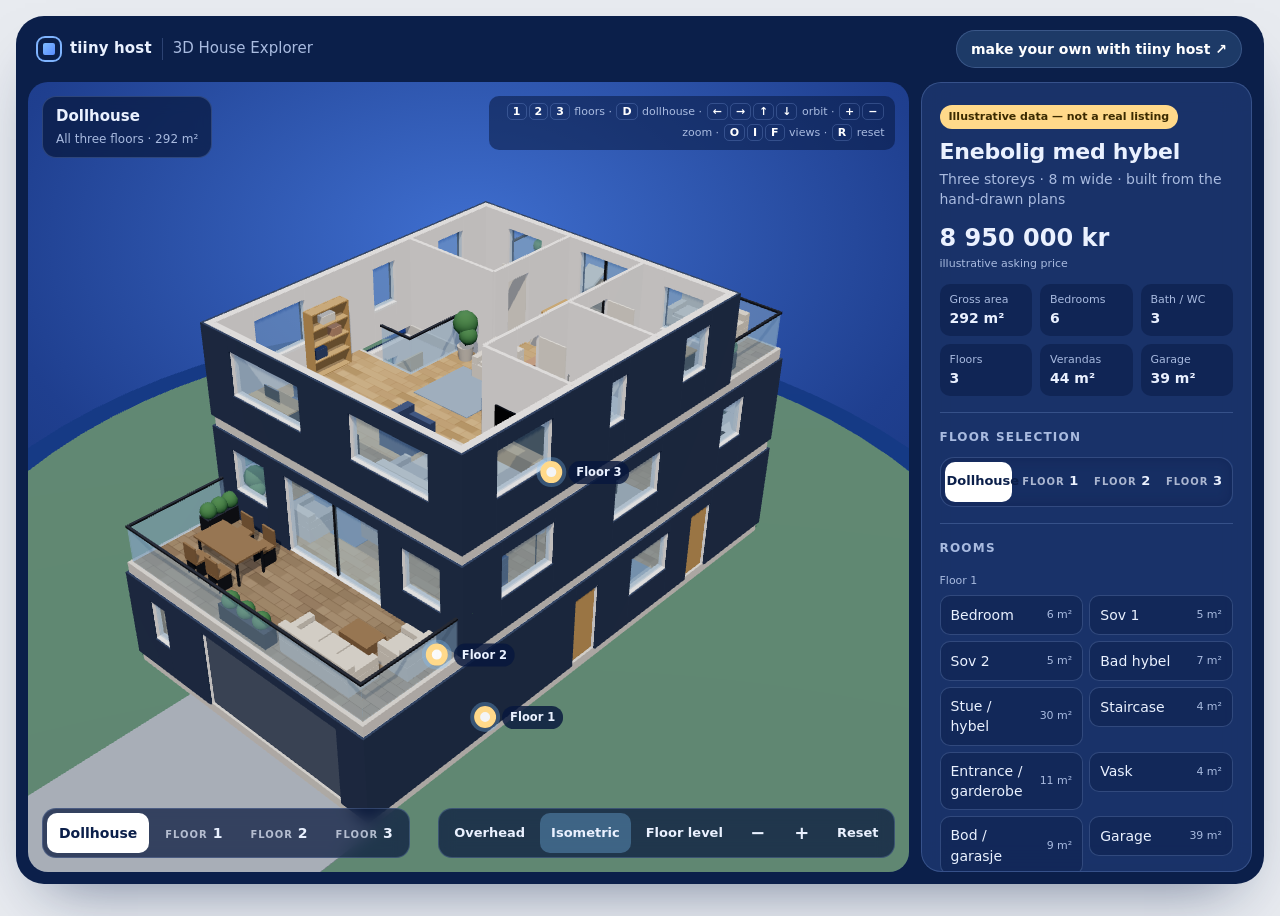
==== standalone.html @ ba7e7a48 "first commit" ====
<!DOCTYPE html>
<html lang="en">
<head>
<meta charset="utf-8">
<meta name="viewport" content="width=device-width, initial-scale=1">
<title>3D House Explorer — three-storey home (illustrative)</title>
<meta name="description" content="Interactive 3D dollhouse of a three-storey home built from hand-drawn floor plans. All property data is illustrative.">
<style>*{box-sizing:border-box}
:root{--navy:#0b1f4a;--navy2:#132c66;--ink:#eaf1ff;--mute:#a9bbe0;--line:rgba(160,190,255,.22);--glass:rgba(86,130,230,.2);--acc:#7fc4ff;--bad:#ffb4a8}
html,body{margin:0;height:100%}
body{background:#e8ebf0;color:var(--ink);font:14px/1.45 "Avenir Next","Segoe UI",system-ui,-apple-system,Roboto,Helvetica,Arial,sans-serif;-webkit-font-smoothing:antialiased}
button,input{font:inherit;color:inherit}
button{cursor:pointer}
[hidden]{display:none!important}
:focus-visible{outline:2px solid #fff;outline-offset:2px}
.shell{margin:16px;height:calc(100vh - 32px);min-height:560px;background:var(--navy);border-radius:28px;display:flex;flex-direction:column;overflow:hidden;box-shadow:0 30px 60px -30px rgba(11,31,74,.55)}
.top{display:flex;align-items:center;justify-content:space-between;gap:12px;padding:14px 22px;flex:none}
.brand{display:flex;align-items:center;gap:10px;font-size:15px;white-space:nowrap}
.brand b{font-weight:700;letter-spacing:.01em}
.brand .sub{color:var(--mute);padding-left:10px;border-left:1px solid var(--line)}
.mark{width:22px;height:22px;border-radius:7px;background:linear-gradient(135deg,#8fd0ff,#4a78ff);box-shadow:inset 0 0 0 5px var(--navy),0 0 0 2px #7fb4ff}
.make{color:#fff;text-decoration:none;font-weight:600;padding:8px 14px;border-radius:999px;background:rgba(127,196,255,.16);border:1px solid var(--line);white-space:nowrap}
.make:hover{background:rgba(127,196,255,.3)}
.main{flex:1;min-height:0;display:flex;gap:12px;padding:0 12px 12px}
.viewer{position:relative;flex:3 1 0;min-width:0;border-radius:20px;overflow:hidden;background:radial-gradient(120% 90% at 50% 20%,#3f6fd0 0%,#1f3f8f 45%,#0f265c 100%)}
.viewer canvas{position:absolute;inset:0;width:100%;height:100%;display:block;touch-action:none;cursor:grab}
.viewer canvas:active{cursor:grabbing}
.side{flex:1 1 0;min-width:300px;max-width:400px;overflow:auto;border-radius:20px;background:var(--glass);border:1px solid var(--line);backdrop-filter:blur(14px);-webkit-backdrop-filter:blur(14px);padding:6px 18px 18px;scrollbar-width:thin;scrollbar-color:rgba(160,190,255,.4) transparent}
.side section{padding:16px 0;border-bottom:1px solid var(--line)}
.side h1{font-size:22px;line-height:1.15;margin:10px 0 4px;letter-spacing:-.01em}
.side h2{font-size:12px;text-transform:uppercase;letter-spacing:.1em;color:var(--mute);margin:0 0 10px;font-weight:700}
.side h2 small{text-transform:none;letter-spacing:0;font-weight:500;opacity:.85;margin-left:6px}
.badge{display:inline-block;font-size:11px;font-weight:700;padding:4px 9px;border-radius:999px;background:#ffd98a;color:#3a2a00}
.addr{margin:0;color:var(--mute)}
.price{font-size:24px;font-weight:700;margin:12px 0 12px;font-variant-numeric:tabular-nums}
.price small{display:block;font-size:11px;font-weight:500;color:var(--mute)}
dl{margin:0}
.facts,.mini{display:grid;grid-template-columns:repeat(3,1fr);gap:8px}
.mini{grid-template-columns:repeat(2,1fr);margin-top:10px}
.facts div,.mini div{background:rgba(8,24,62,.45);border-radius:10px;padding:8px 10px}
dt{font-size:11px;color:var(--mute)}
dd{margin:0;font-weight:650;font-variant-numeric:tabular-nums}
.floornav{display:flex;gap:4px;padding:4px;border-radius:14px;background:rgba(8,24,62,.72);border:1px solid var(--line);backdrop-filter:blur(8px)}
.floornav.inline{background:rgba(8,24,62,.45)}
.floornav.inline .floorbtn{padding:9px 2px;min-width:0;font-size:13px}
.floorbtn{flex:1;border:0;background:none;padding:9px 12px;border-radius:10px;font-weight:650;white-space:nowrap;min-height:40px}
.floorbtn span{font-size:10px;letter-spacing:.1em;opacity:.7}
.floorbtn:hover{background:rgba(127,196,255,.14)}
.floorbtn[aria-pressed=true]{background:#fff;color:var(--navy)}
.rooms{list-style:none;margin:0;padding:0;display:grid;grid-template-columns:1fr 1fr;gap:6px}
.rooms .grp{grid-column:1/-1;font-size:11px;color:var(--mute);margin-top:6px}
.roombtn{width:100%;display:flex;justify-content:space-between;align-items:center;gap:6px;text-align:left;border:1px solid var(--line);background:rgba(8,24,62,.35);border-radius:10px;padding:8px 10px;min-height:40px}
.roombtn em{font-style:normal;font-size:11px;color:var(--mute);white-space:nowrap}
.roombtn:hover{border-color:var(--acc)}
.roombtn[aria-pressed=true]{background:var(--acc);border-color:var(--acc);color:var(--navy)}
.roombtn[aria-pressed=true] em{color:var(--navy)}
.utabs{display:grid;grid-template-columns:repeat(4,1fr);gap:4px;padding:4px;border-radius:12px;background:rgba(8,24,62,.45)}
.utab{border:0;background:none;border-radius:9px;padding:8px 2px;font-size:12.5px;font-weight:650;display:flex;flex-direction:column;align-items:center;gap:5px;min-height:48px}
.utab i,.upanel p i{width:18px;height:4px;border-radius:2px;display:block}
.utab[aria-selected=true]{background:#fff;color:var(--navy)}
.upanel{margin-top:10px;font-size:13px}
.upanel p{margin:0}
.upanel p i{display:inline-block;margin-right:8px;vertical-align:middle}
.upanel small,.muted{color:var(--mute);font-size:12px}
.upanel small{display:block;margin-top:8px}
form{display:grid;grid-template-columns:1fr 1fr;gap:10px}
label{display:flex;flex-direction:column;gap:4px;font-size:12px;color:var(--mute)}
label.wide,.cta{grid-column:1/-1}
input{background:rgba(8,24,62,.55);border:1px solid var(--line);border-radius:10px;padding:9px 10px;color:#fff;font-size:15px;width:100%;min-height:40px;font-variant-numeric:tabular-nums;color-scheme:dark}
input:focus{outline:none;border-color:var(--acc)}
input[aria-invalid=true]{border-color:var(--bad)}
.err{color:var(--bad);font-size:11.5px;min-height:14px}
.mout{margin:10px 0 8px}
.big{font-size:26px;font-weight:700;font-variant-numeric:tabular-nums}
.big small{font-size:12px;font-weight:500;color:var(--mute)}
.cta{border:0;border-radius:12px;background:#fff;color:var(--navy);font-weight:700;padding:11px;min-height:44px}
.cta:hover{background:#dcebff}
.ok{margin:10px 0 0;padding:10px 12px;border-radius:10px;background:rgba(122,240,200,.16);border:1px solid rgba(122,240,200,.5);font-size:13px}
.foot{font-size:11.5px;color:var(--mute);margin:14px 0 0}
/* HUD */
.hud{position:absolute;z-index:3}
.tl{top:14px;left:14px;max-width:min(300px,62%);display:flex;flex-direction:column;gap:8px;pointer-events:none}
.tr{top:14px;right:14px}.bl{bottom:14px;left:14px}.br{bottom:14px;right:14px}
.chip,.roomcard{background:rgba(8,24,62,.72);border:1px solid var(--line);border-radius:14px;padding:9px 13px;backdrop-filter:blur(8px)}
.chip b{display:block;font-size:15px}.chip span,.roomcard span{font-size:12px;color:var(--mute)}
.roomcard{border-color:var(--acc)}.roomcard b{display:block}.roomcard p{margin:4px 0 0;font-size:12.5px}
.keys{font-size:11px;color:var(--mute);background:rgba(8,24,62,.55);border-radius:10px;padding:6px 10px;max-width:46%;text-align:right;line-height:1.9}
kbd{font:inherit;font-weight:700;color:#fff;border:1px solid var(--line);border-radius:5px;padding:1px 5px;margin:0 1px}
.cams{display:flex;gap:4px;padding:4px;border-radius:14px;background:rgba(8,24,62,.72);border:1px solid var(--line);backdrop-filter:blur(8px)}
.cambtn{border:0;background:none;border-radius:10px;padding:8px 11px;font-weight:600;font-size:13px;min-height:40px;white-space:nowrap}
.cambtn.ico{width:40px;font-size:18px;padding:0}
.cambtn:hover{background:rgba(127,196,255,.14)}
.cambtn[aria-pressed=true]{background:rgba(127,196,255,.32)}
.cambtn:disabled{opacity:.4;cursor:not-allowed}
#hotspots{position:absolute;inset:0;z-index:2;pointer-events:none;overflow:hidden}
.spot{position:absolute;left:0;top:0;margin:-11px 0 0 -11px;display:flex;align-items:center;gap:6px;border:0;background:none;padding:0;pointer-events:auto;will-change:transform}
.spot i{width:22px;height:22px;border-radius:50%;background:rgba(255,255,255,.95);border:6px solid rgba(60,120,255,.9);box-shadow:0 0 0 4px rgba(127,196,255,.3);flex:none}
.spot span{font-size:11.5px;font-weight:650;background:rgba(8,24,62,.82);border-radius:999px;padding:3px 8px;white-space:nowrap}
.spot:hover span,.spot.sel span{background:#fff;color:var(--navy)}
.spot.sel i{border-color:#7af0c8}
.spot.floor i{border-color:#ffd98a}
/* fallback */
#fallback{position:absolute;inset:0;overflow:auto;padding:74px 16px 76px;z-index:1}
.fbnote{margin:0 0 12px;font-size:13px;background:rgba(8,24,62,.6);border-radius:10px;padding:8px 12px;display:inline-block}
.plans{display:grid;grid-template-columns:repeat(3,minmax(200px,1fr));gap:14px;align-items:start}
.plan{margin:0;background:#f7f8fb;border-radius:14px;padding:10px;color:var(--navy);transition:opacity .25s}
.plan.dim{opacity:.35}
.plan figcaption{font-size:12px;margin-bottom:6px}
.plan svg{width:100%;height:auto;display:block}
.plan text{font-size:9px;fill:#0b1f4a;font-weight:600;pointer-events:none}
.plan [data-room]{cursor:pointer}
.plan [data-room]:hover rect{filter:brightness(.94)}
.plan [data-room].sel rect{fill:#7fc4ff}
@media (max-width:1100px){.keys{display:none}}
@media (max-width:900px){
  html,body{height:auto}
  .shell{margin:8px;height:auto;min-height:0;border-radius:22px;overflow:visible}
  .top{padding:12px 14px;flex-wrap:wrap}
  .brand .sub{display:none}
  .make{font-size:12.5px;padding:7px 11px}
  .main{flex-direction:column;padding:0 8px 8px}
  .viewer{flex:none;height:64vh;min-height:380px;max-height:640px}
  .side{max-width:none;min-width:0;overflow:visible;flex:none}
  .tl{top:10px;left:10px}
  .bl{left:8px;right:8px;bottom:8px}
  .br{left:8px;right:8px;bottom:60px}
  .floorbtn{padding:9px 4px;font-size:13px}
  .cambtn{flex:1;padding:8px 3px;font-size:11.5px}
  .spot span{display:none}.spot.sel span,.spot.floor span{display:block}
  .cambtn.ico{flex:none;width:36px}
  .spot span{font-size:10.5px}
  .plans{grid-template-columns:1fr}
  #fallback{padding:70px 10px 120px}
}
@media (prefers-reduced-motion:reduce){*{transition:none!important}}
</style>
</head>
<body>
<div class="shell">
  <header class="top">
    <div class="brand"><span class="mark" aria-hidden="true"></span><b>tiiny host</b><span class="sub">3D House Explorer</span></div>
    <a id="makeLink" class="make" target="_blank" rel="noopener">make your own with tiiny host <span aria-hidden="true">↗</span></a>
  </header>
  <main class="main">
    <section class="viewer" id="viewer" aria-label="3D dollhouse viewer">
      <canvas id="gl" aria-label="Interactive 3D model. Drag to orbit, scroll or pinch to zoom."></canvas>
      <div id="fallback" hidden></div>
      <div id="hotspots"></div>
      <div class="hud tl">
        <div class="chip" id="floorChip"></div>
        <div class="roomcard" id="roomCard" hidden></div>
      </div>
      <div class="hud tr keys" id="keysHint"><kbd>1</kbd><kbd>2</kbd><kbd>3</kbd> floors · <kbd>D</kbd> dollhouse · <kbd>←</kbd><kbd>→</kbd><kbd>↑</kbd><kbd>↓</kbd> orbit · <kbd>+</kbd><kbd>−</kbd> zoom · <kbd>O</kbd><kbd>I</kbd><kbd>F</kbd> views · <kbd>R</kbd> reset</div>
      <nav class="hud bl floornav" id="floorNav" aria-label="Floor navigation"></nav>
      <div class="hud br cams" role="group" aria-label="Camera">
        <button type="button" class="cambtn" data-preset="overhead" aria-pressed="false">Overhead</button>
        <button type="button" class="cambtn" data-preset="iso" aria-pressed="true">Isometric</button>
        <button type="button" class="cambtn" data-preset="level" aria-pressed="false">Floor level</button>
        <button type="button" class="cambtn ico" id="zoomOut" aria-label="Zoom out">−</button>
        <button type="button" class="cambtn ico" id="zoomIn" aria-label="Zoom in">+</button>
        <button type="button" class="cambtn" id="camReset">Reset</button>
      </div>
    </section>

    <aside class="side" aria-label="Property details">
      <section>
        <span class="badge">Illustrative data — not a real listing</span>
        <h1>Enebolig med hybel</h1>
        <p class="addr">Three storeys · 8 m wide · built from the hand-drawn plans</p>
        <p class="price">8 950 000 kr <small>illustrative asking price</small></p>
        <dl class="facts" id="facts"></dl>
      </section>

      <section>
        <h2>Floor selection</h2>
        <div class="floornav inline" id="floorSide" role="group" aria-label="Floor selection"></div>
      </section>

      <section>
        <h2>Rooms</h2>
        <ul class="rooms" id="roomList"></ul>
      </section>

      <section>
        <h2>Utility overlays <small>illustrative</small></h2>
        <div class="utabs" role="tablist" aria-label="Utility overlays">
          <button type="button" role="tab" class="utab" data-util="water" aria-selected="false"><i style="background:#45b0ff"></i>Water</button>
          <button type="button" role="tab" class="utab" data-util="elec" aria-selected="false"><i style="background:#ffd23f"></i>Electricity</button>
          <button type="button" role="tab" class="utab" data-util="gas" aria-selected="false"><i style="background:#ff7b45"></i>Gas</button>
          <button type="button" role="tab" class="utab" data-util="ac" aria-selected="false"><i style="background:#7af0c8"></i>AC</button>
        </div>
        <div class="upanel" id="utilPanel" role="tabpanel" aria-live="polite"></div>
      </section>

      <section>
        <h2>Mortgage estimator <small>illustrative</small></h2>
        <form id="mortgage" novalidate>
          <label>Price (kr)<input name="price" inputmode="decimal" autocomplete="off" value="8 950 000" aria-describedby="err-price"><span class="err" id="err-price"></span></label>
          <label>Down payment (kr)<input name="down" inputmode="decimal" autocomplete="off" value="1 342 500" aria-describedby="err-down"><span class="err" id="err-down"></span></label>
          <label>Interest (% / year)<input name="rate" inputmode="decimal" autocomplete="off" value="5.4" aria-describedby="err-rate"><span class="err" id="err-rate"></span></label>
          <label>Term (years)<input name="years" inputmode="numeric" autocomplete="off" value="25" aria-describedby="err-years"><span class="err" id="err-years"></span></label>
        </form>
        <div class="mout" id="mortOut" aria-live="polite"></div>
        <small class="muted">Annuity loan, monthly payments, fees and tax excluded.</small>
      </section>

      <section>
        <h2>Demo tour inquiry <small>local demo — nothing is sent</small></h2>
        <form id="tour" novalidate>
          <label>Name<input name="name" autocomplete="name" aria-describedby="terr-name"><span class="err" id="terr-name"></span></label>
          <label>Email<input name="email" type="email" autocomplete="email" aria-describedby="terr-email"><span class="err" id="terr-email"></span></label>
          <label class="wide">Preferred date<input name="date" type="date" aria-describedby="terr-date"><span class="err" id="terr-date"></span></label>
          <button type="submit" class="cta">Request demo tour</button>
        </form>
        <p class="ok" id="tourOk" role="status" hidden></p>
      </section>
      <p class="foot">Model, prices, areas and utility routes are illustrative and derived from sketches. Not for construction or sale.</p>
    </aside>
  </main>
</div>
<script>(()=>{var fu=Object.defineProperty;var mr=(i,e,t)=>()=>{if(t)throw t[0];try{return i&&(e=i(i=0)),e}catch(n){throw t=[n],n}};var pu=(i,e)=>{for(var t in e)fu(i,t,{get:e[t],enumerable:!0})};var Xn,Mn,gr,rc,ac,Pn,oc,lc,tt,lt,bs,_r,cc,xr,Ao=mr(()=>{Xn=[null,{n:1,name:"Floor 1",sub:"Hybel \xB7 garage \xB7 storage",zmax:15,center:[4,7.5]},{n:2,name:"Floor 2",sub:"Stue / kj\xF8kken \xB7 veranda",zmax:15,center:[4,6]},{n:3,name:"Floor 3",sub:"Bedrooms \xB7 bad \xB7 TV-stue",zmax:12,center:[4,7.25]}],Mn=[{id:"f1_bed",f:1,name:"Bedroom",type:"oak",rects:[[0,0,3,2]],note:"3 m wide room at the rear of the hybel."},{id:"f1_sov1",f:1,name:"Sov 1",type:"oak",rects:[[3,0,5.5,2]],note:"Compact 2.5 \xD7 2 m bedroom."},{id:"f1_sov2",f:1,name:"Sov 2",type:"oak",rects:[[5.5,0,8,2]],note:"Compact 2.5 \xD7 2 m bedroom."},{id:"f1_bath",f:1,name:"Bad hybel",type:"tile",rects:[[0,2,2,5.5]],note:"Shower room serving the hybel."},{id:"f1_stue",f:1,name:"Stue / hybel",type:"oak",rects:[[2,2,8,7]],note:"Living room with kitchenette and its own side entrance."},{id:"f1_stair",f:1,name:"Staircase",type:"stair",rects:[[0,5.5,2,7.5]],note:"Winding stair linking all three floors."},{id:"f1_hall",f:1,name:"Entrance / garderobe",type:"oak",rects:[[2,7,8,8.5],[0,7.5,2,8.5]],note:"Main entrance with full-length wardrobe."},{id:"f1_vask",f:1,name:"Vask",type:"tile",rects:[[0,8.5,2,10.5]],note:"Laundry room in the narrow side section."},{id:"f1_bod",f:1,name:"Bod / garasje",type:"concrete",rects:[[0,10.5,2,15]],note:"2 \xD7 4.5 m storage beside the garage."},{id:"f1_garage",f:1,name:"Garage",type:"concrete",rects:[[2,8.5,8,15]],note:"6 \xD7 6.5 m garage."},{id:"f2_sov",f:2,name:"Sov",type:"oak",rects:[[0,0,3,3.5]],note:"3 \xD7 3.5 m bedroom with built-in wardrobe."},{id:"f2_wc",f:2,name:"WC",type:"tile",rects:[[0,3.5,3,5.5]],note:"Guest WC next to the stair."},{id:"f2_stair",f:2,name:"Staircase",type:"stair",rects:[[0,5.5,2,7.5]],note:"Open stair in the living space."},{id:"f2_kitchen",f:2,name:"Kj\xF8kken",type:"oak",rects:[[3,0,8,4]],note:"L-shaped kitchen with island, 5 m wide."},{id:"f2_dining",f:2,name:"Dining",type:"oak",rects:[[3,4,8,7.5],[2,5.5,3,7.5]],note:"Six-seat dining table in the open plan."},{id:"f2_stue",f:2,name:"Stue",type:"oak",rects:[[0,7.5,8,12]],note:"8 \xD7 4.5 m lounge opening onto the veranda."},{id:"f2_veranda",f:2,name:"Veranda",type:"deck",rects:[[0,12,8,15]],note:"8 \xD7 3 m veranda above the garage."},{id:"f3_veranda",f:3,name:"Veranda",type:"deck",rects:[[0,0,8,2.5]],note:"8 \xD7 2.5 m roof veranda at the rear."},{id:"f3_sov1",f:3,name:"Sov 1",type:"oak",rects:[[0,2.5,3,5.5]],note:"3 \xD7 3 m bedroom."},{id:"f3_hall",f:3,name:"Gang",type:"oak",rects:[[3,2.5,5.4,5.5]],note:"Passage between the bedrooms to the veranda."},{id:"f3_sov2",f:3,name:"Sov 2",type:"oak",rects:[[5.4,2.5,8,5.5]],note:"Bedroom with desk."},{id:"f3_bad",f:3,name:"Bad",type:"tile",rects:[[5.4,5.5,8,8.5]],note:"Family bathroom with bath and shower."},{id:"f3_stair",f:3,name:"Staircase",type:"stair",rects:[[0,5.5,2,7.5]],note:"Top landing of the stair."},{id:"f3_stue",f:3,name:"Stue / TV-stue",type:"oak",rects:[[0,8.5,8,12],[0,7.5,5.4,8.5],[2,5.5,5.4,7.5]],note:"Large TV lounge across the full 8 m front."}],gr=[null,[[0,0,8,0,"E",[[1.5,1,"w"],[4.25,1,"w"],[6.75,1,"w"]]],[8,0,8,15,"E",[[3,.9,"d"],[5.2,1.6,"w"],[7.75,.9,"d"]]],[0,15,8,15,"E",[[5,4.6,"g"],[1,.6,"w"]]],[0,0,0,15,"E",[[3.7,.6,"w"],[6.5,.7,"w"],[9.5,.8,"w"]]],[0,2,8,2,"I",[[2.5,.8,"d",1,"b"],[3.6,.8,"d",-1,"a"],[6.1,.8,"d",-1,"a"]]],[3,0,3,2,"I"],[5.5,0,5.5,2,"I"],[2,2,2,7.5,"I",[[2.6,.8,"d",-1,"a"]]],[0,5.5,2,5.5,"I"],[2,7,8,7,"I",[[4.5,.9,"d",-1,"a"]]],[0,8.5,8,8.5,"I",[[1,.8,"d",1,"a"],[2.6,.8,"d",1,"a"]]],[2,8.5,2,15,"I",[[11.5,.8,"d",1,"a"]]],[0,10.5,2,10.5,"I"]],[[0,0,8,0,"E",[[1.5,1.2,"w"],[5.5,1.6,"w"]]],[8,0,8,12,"E",[[2,1,"w"],[6,1.8,"w"],[10,1.8,"w"]]],[0,12,8,12,"E",[[1.1,1.2,"w"],[4,3.2,"s"],[6.9,1.2,"w"]]],[0,0,0,12,"E",[[1.5,1,"w"],[4.5,.5,"w"],[6.5,.8,"w"],[11,1,"w"]]],[3,0,3,5.5,"I",[[2.2,.8,"d",-1,"b"],[4.5,.75,"d",-1,"a"]]],[0,3.5,3,3.5,"I"],[0,5.5,3,5.5,"I"]],[[0,2.5,8,2.5,"E",[[1.5,1.2,"w"],[4.2,1.6,"s"],[6.7,1.2,"w"]]],[8,2.5,8,12,"E",[[4,1,"w"],[7,.6,"w"],[10.2,1.8,"w"]]],[0,12,8,12,"E",[[2,2.4,"w"],[6,2.4,"w"]]],[0,2.5,0,12,"E",[[4,1,"w"],[6.5,.8,"w"],[10,1.6,"w"]]],[3,2.5,3,5.5,"I",[[4.6,.8,"d",-1,"a"]]],[0,5.5,3,5.5,"I"],[5.4,2.5,5.4,8.5,"I",[[4.4,.8,"d",1,"a"],[7,.8,"d",1,"a"]]],[5.4,5.5,8,5.5,"I"],[5.4,8.5,8,8.5,"I"]]],rc=[null,[[0,0,8,15]],[[0,0,8,5.5],[2,5.5,8,7.5],[0,7.5,8,15]],[[0,0,8,5.5],[2,5.5,8,7.5],[0,7.5,8,12]]],ac=[[2,0,15,8,15],[2,0,12,0,15],[2,8,12,8,15],[2,2,5.5,2,7.5],[3,0,0,8,0],[3,0,0,0,2.5],[3,8,0,8,2.5],[3,2,5.5,2,7.5],[3,1,7.5,2,7.5]],Pn={water:{name:"Water",color:"#45b0ff",desc:"Supply enters at Vask, rises on the stair-side wall and branches to Bad hybel, WC, both kitchens and Bad.",stats:[["Wet rooms","5"],["Riser","1"],["Heater","200 L"]]},elec:{name:"Electricity",color:"#ffd23f",desc:"Main board in Bod. One vertical trunk beside the stair and a ceiling spine per floor feeding every room.",stats:[["Main fuse","63 A"],["Floors","3"],["EV charger","11 kW"]]},gas:{name:"Gas",color:"#ff7b45",desc:"Meter at the garage front. Line follows the east wall up to the kitchen hob and the TV-stue fireplace.",stats:[["Appliances","2"],["Valves","3"],["Meter","Garage"]]},ac:{name:"AC",color:"#7af0c8",desc:"Air-to-air heat pump on the east wall with one indoor unit per floor and ducted vents to the bedrooms.",stats:[["Indoor units","3"],["Capacity","7.5 kW"],["Bedroom vents","6"]]}},oc=[],lc=[],tt=(i,e,...t)=>oc.push([i,e,t]),lt=(i,e,t,n,s,r)=>lc.push([i,e,t,n,s,r]);tt("water",1,[.3,.2,15],[.3,.2,9.6],[.3,.2,5.25]);lt("water",1,.3,.2,9.6,"Meter");lt("water",1,1.7,.8,10.2,"Heater");tt("water",1,[.3,.2,9.6],[1.7,.2,9.6],[1.7,.8,10.2]);tt("water",1,[.3,.2,9],[.35,.6,9]);lt("water",1,.35,.6,9,"Washer");tt("water",1,[.3,.2,5.25],[.3,.2,2.5],[.5,1.2,2.5]);lt("water",1,.5,1.2,2.5,"Shower");tt("water",1,[.3,.2,4],[.4,.4,4]);lt("water",1,.4,.4,4,"WC");tt("water",1,[.3,.2,5],[.35,.85,5]);lt("water",1,.35,.85,5,"Basin");tt("water",1,[.3,.2,4.6],[2.35,.2,4.6],[2.35,.9,4.6]);lt("water",1,2.35,.9,4.6,"Kitchenette");for(let i of[1,2])tt("water",i,[.3,.2,5.25],[.3,2.8,5.25]);tt("water",2,[.3,0,5.25],[.3,.2,5.25],[.3,.2,4],[.4,.4,4]);lt("water",2,.4,.4,4,"WC");tt("water",2,[.3,.2,5.25],[3.25,.2,5.25],[3.25,.2,.35],[5.5,.2,.35],[5.5,.9,.35]);lt("water",2,5.5,.9,.35,"Kitchen sink");tt("water",2,[1.4,.2,5.25],[1.4,.2,3.8],[1.4,.85,3.8]);lt("water",2,1.4,.85,3.8,"Basin");tt("water",3,[.3,0,5.25],[.3,.2,5.25],[5.7,.2,5.25],[5.7,.2,7.95],[5.7,.85,7.95]);lt("water",3,5.7,.85,7.95,"Basin");tt("water",3,[5.7,.2,5.9],[6.9,.2,5.9],[6.9,.6,5.9]);lt("water",3,6.9,.6,5.9,"Bath");tt("water",3,[5.7,.2,7.95],[7.5,.2,7.95],[7.5,1.2,7.95]);lt("water",3,7.5,1.2,7.95,"Shower");tt("elec",1,[.15,.1,15],[.15,.1,12.5],[.15,1.5,12.5],[.15,2.4,12.5],[.15,2.4,8]);lt("elec",1,.15,1.5,12.5,"Main board");tt("elec",1,[.15,2.4,8],[.15,2.8,8]);tt("elec",2,[.15,0,8],[.15,2.8,8]);tt("elec",3,[.15,0,8],[.15,2.4,8]);for(let i of[1,2,3]){let t=Mn.filter(s=>s.f===i&&s.type!=="stair").map(s=>[(s.rects[0][0]+s.rects[0][2])/2,(s.rects[0][1]+s.rects[0][3])/2,s.name]),n=t.map(s=>s[1]).concat(8);tt("elec",i,[.15,2.4,8],[4,2.4,8]),tt("elec",i,[4,2.4,Math.min(...n)],[4,2.4,Math.max(...n)]);for(let[s,r,a]of t)Math.abs(s-4)>.05&&tt("elec",i,[4,2.4,r],[s,2.4,r]),lt("elec",i,s,2.4,r,a)}tt("elec",1,[5,2.4,11.75],[7.85,2.4,11.75],[7.85,1.2,11.75]);lt("elec",1,7.85,1.2,11.75,"EV charger");tt("gas",1,[8.25,.9,14.5],[7.85,.9,14.5],[7.85,2.3,14.5],[7.85,2.3,4.3],[7.85,2.8,4.3]);lt("gas",1,8.25,.9,14.5,"Meter");lt("gas",1,7.85,2.3,8.7,"Valve");tt("gas",2,[7.85,0,4.3],[7.85,2.8,4.3]);tt("gas",2,[7.85,.6,4.3],[7.85,.6,2],[7.7,.92,2]);lt("gas",2,7.7,.92,2,"Hob");lt("gas",2,7.85,.6,3.6,"Valve");tt("gas",3,[7.85,0,4.3],[7.85,.3,4.3],[7.85,.3,11.7],[4.5,.3,11.7],[4.3,.5,11.7]);lt("gas",3,4.3,.5,11.7,"Fireplace");lt("gas",3,7.85,.3,9,"Valve");tt("ac",1,[8.6,.5,6.6],[8.2,.5,6.6],[8.2,2.2,6.6],[7.8,2.2,6.6]);tt("ac",1,[8.2,2.2,6.6],[8.2,2.8,6.6]);lt("ac",1,8.6,.5,6.6,"Outdoor unit");lt("ac",1,7.8,2.2,6.6,"Indoor unit");tt("ac",2,[8.2,0,6.6],[8.2,2.8,6.6]);tt("ac",2,[8.2,2.2,6.6],[8.2,2.2,7.7],[7.8,2.2,7.7]);lt("ac",2,7.8,2.2,7.7,"Indoor unit");tt("ac",3,[8.2,0,6.6],[8.2,2.2,6.6],[8.2,2.2,8.95],[7.8,2.2,8.95]);lt("ac",3,7.8,2.2,8.95,"Indoor unit");tt("ac",1,[7.8,2.2,6.6],[7.8,2.35,1],[1.5,2.35,1]);for(let i of[1.5,4.25,6.75])lt("ac",1,i,2.35,1,"Vent");tt("ac",2,[7.8,2.2,7.7],[4,2.35,7.7],[4,2.35,4.8],[1.5,2.35,4.8],[1.5,2.35,1.8]);lt("ac",2,1.5,2.35,1.8,"Vent");tt("ac",3,[7.8,2.2,8.95],[4.2,2.35,8.95],[4.2,2.35,4],[1.5,2.35,4]);tt("ac",3,[4.2,2.35,4],[6.7,2.35,4]);lt("ac",3,1.5,2.35,4,"Vent");lt("ac",3,6.7,2.35,4,"Vent");bs=oc,_r=lc,cc=[[1,5.6,4.6,2.3],[2,5,8.6,3.2],[3,4.6,9.8,3]],xr=i=>i.rects.reduce((e,[t,n,s,r])=>e+(s-t)*(r-n),0)});function gu(i){for(let e=i.length-1;e>=0;--e)if(i[e]>=65535)return!0;return!1}function _u(i){return ArrayBuffer.isView(i)&&!(i instanceof DataView)}function Ds(i){return document.createElementNS("http://www.w3.org/1999/xhtml",i)}function yh(){let i=Ds("canvas");return i.style.display="block",i}function Il(...i){let e="THREE."+i.shift();es?es("log",e,...i):console.log(e,...i)}function Mh(i){let e=i[0];if(typeof e=="string"&&e.startsWith("TSL:")){let t=i[1];t&&t.isStackTrace?i[0]+=" "+t.getLocation():i[1]='Stack trace not available. Enable "THREE.Node.captureStackTrace" to capture stack traces.'}return i}function Oe(...i){i=Mh(i);let e="THREE."+i.shift();if(es)es("warn",e,...i);else{let t=i[0];t&&t.isStackTrace?console.warn(t.getError(e)):console.warn(e,...i)}}function ke(...i){i=Mh(i);let e="THREE."+i.shift();if(es)es("error",e,...i);else{let t=i[0];t&&t.isStackTrace?console.error(t.getError(e)):console.error(e,...i)}}function Cs(...i){let e=i.join(" ");e in fc||(fc[e]=!0,Oe(...i))}function Sh(i,e,t){return new Promise(function(n,s){function r(){switch(i.clientWaitSync(e,i.SYNC_FLUSH_COMMANDS_BIT,0)){case i.WAIT_FAILED:s();break;case i.TIMEOUT_EXPIRED:setTimeout(r,t);break;default:n()}}setTimeout(r,t)})}function ar(){let i=Math.random()*4294967295|0,e=Math.random()*4294967295|0,t=Math.random()*4294967295|0,n=Math.random()*4294967295|0;return($t[i&255]+$t[i>>8&255]+$t[i>>16&255]+$t[i>>24&255]+"-"+$t[e&255]+$t[e>>8&255]+"-"+$t[e>>16&15|64]+$t[e>>24&255]+"-"+$t[t&63|128]+$t[t>>8&255]+"-"+$t[t>>16&255]+$t[t>>24&255]+$t[n&255]+$t[n>>8&255]+$t[n>>16&255]+$t[n>>24&255]).toLowerCase()}function nt(i,e,t){return Math.max(e,Math.min(t,i))}function xu(i,e){return(i%e+e)%e}function Ro(i,e,t){return(1-t)*i+t*e}function Eh(i){return Math.pow(2,Math.floor(Math.log(i)/Math.LN2))}function Pl(i){switch(i.constructor){case Uint32Array:return 4294967295;case Uint16Array:return 65535;case Uint8Array:case Uint8ClampedArray:return 255;case Int32Array:return 2147483647;case Int16Array:return 32767;case Int8Array:return 127;default:return}}function vu(i,e){if(e.constructor===Float32Array)return i;let t=Pl(e);if(t===void 0)throw new Error("THREE.MathUtils: Invalid component type.");return Math.max(i/t,-1)}function yu(i,e){if(e.constructor===Float32Array)return i;let t=Pl(e);if(t===void 0)throw new Error("THREE.MathUtils: Invalid component type.");return Math.round(i*t)}function Mu(){let i={enabled:!0,workingColorSpace:Ps,spaces:{},convert:function(s,r,a){return this.enabled===!1||r===a||!r||!a||(this.spaces[r].transfer===ct&&(s.r=Qn(s.r),s.g=Qn(s.g),s.b=Qn(s.b)),this.spaces[r].primaries!==this.spaces[a].primaries&&(s.applyMatrix3(this.spaces[r].toXYZ),s.applyMatrix3(this.spaces[a].fromXYZ)),this.spaces[a].transfer===ct&&(s.r=Ki(s.r),s.g=Ki(s.g),s.b=Ki(s.b))),s},workingToColorSpace:function(s,r){return this.convert(s,this.workingColorSpace,r)},colorSpaceToWorking:function(s,r){return this.convert(s,r,this.workingColorSpace)},getPrimaries:function(s){return this.spaces[s].primaries},getTransfer:function(s){return s===ri?Ls:this.spaces[s].transfer},getToneMappingMode:function(s){return this.spaces[s].outputColorSpaceConfig.toneMappingMode||"standard"},getLuminanceCoefficients:function(s,r=this.workingColorSpace){return s.fromArray(this.spaces[r].luminanceCoefficients)},define:function(s){Object.assign(this.spaces,s)},_getMatrix:function(s,r,a){return s.copy(this.spaces[a].fromXYZ).multiply(this.spaces[r].toXYZ)},_getDrawingBufferColorSpace:function(s){return this.spaces[s].outputColorSpaceConfig.drawingBufferColorSpace},_getUnpackColorSpace:function(s=this.workingColorSpace){return this.spaces[s].workingColorSpaceConfig.unpackColorSpace}},e=[.64,.33,.3,.6,.15,.06],t=[.2126,.7152,.0722],n=[.3127,.329];return i.define({[Ps]:{primaries:e,whitePoint:n,transfer:Ls,toXYZ:mc,fromXYZ:gc,luminanceCoefficients:t,workingColorSpaceConfig:{unpackColorSpace:Jt},outputColorSpaceConfig:{drawingBufferColorSpace:Jt}},[Jt]:{primaries:e,whitePoint:n,transfer:ct,toXYZ:mc,fromXYZ:gc,luminanceCoefficients:t,outputColorSpaceConfig:{drawingBufferColorSpace:Jt}}}),i}function Qn(i){return i<.04045?i*.0773993808:Math.pow(i*.9478672986+.0521327014,2.4)}function Ki(i){return i<.0031308?i*12.92:1.055*Math.pow(i,.41666)-.055}function Po(i){return typeof HTMLImageElement<"u"&&i instanceof HTMLImageElement||typeof HTMLCanvasElement<"u"&&i instanceof HTMLCanvasElement||typeof ImageBitmap<"u"&&i instanceof ImageBitmap?ia.getDataURL(i):i.data?{data:Array.from(i.data),width:i.width,height:i.height,type:i.data.constructor.name}:(Oe("Texture: Unable to serialize Texture."),{})}function No(i,e,t){return t<0&&(t+=1),t>1&&(t-=1),t<1/6?i+(e-i)*6*t:t<1/2?e:t<2/3?i+(e-i)*6*(2/3-t):i}function Ho(i,e,t,n,s){for(let r=0,a=i.length-3;r<=a;r+=3){wi.fromArray(i,r);let o=s.x*Math.abs(wi.x)+s.y*Math.abs(wi.y)+s.z*Math.abs(wi.z),c=e.dot(wi),l=t.dot(wi),h=n.dot(wi);if(Math.max(-Math.max(c,l,h),Math.min(c,l,h))>o)return!1}return!0}function Ou(i,e,t,n,s,r,a,o){let c;if(e.side===rn?c=n.intersectTriangle(a,r,s,!0,o):c=n.intersectTriangle(s,r,a,e.side===yi,o),c===null)return null;Dr.copy(o),Dr.applyMatrix4(i.matrixWorld);let l=t.ray.origin.distanceTo(Dr);return l<t.near||l>t.far?null:{distance:l,point:Dr.clone(),object:i}}function Nr(i,e,t,n,s,r,a,o,c,l){i.getVertexPosition(o,Cr),i.getVertexPosition(c,Ir),i.getVertexPosition(l,Pr);let h=Ou(i,e,t,n,Cr,Ir,Pr,Ac);if(h){let g=new B;Kn.getBarycoord(Ac,Cr,Ir,Pr,g),s&&(h.uv=Kn.getInterpolatedAttribute(s,o,c,l,g,new Ze)),r&&(h.uv1=Kn.getInterpolatedAttribute(r,o,c,l,g,new Ze)),a&&(h.normal=Kn.getInterpolatedAttribute(a,o,c,l,g,new B),h.normal.dot(n.direction)>0&&h.normal.multiplyScalar(-1));let d={a:o,b:c,c:l,normal:new B,materialIndex:0};Kn.getNormal(Cr,Ir,Pr,d.normal),h.face=d,h.barycoord=g}return h}function Or(i,e,t,n,s,r,a){let o=i.geometry.attributes.position;if(la.fromBufferAttribute(o,s),ca.fromBufferAttribute(o,r),t.distanceSqToSegment(la,ca,$o,Ic)>n)return;$o.applyMatrix4(i.matrixWorld);let l=e.ray.origin.distanceTo($o);if(!(l<e.near||l>e.far))return{distance:l,point:Ic.clone().applyMatrix4(i.matrixWorld),index:a,face:null,faceIndex:null,barycoord:null,object:i}}function Ui(i){let e={};for(let t in i){e[t]={};for(let n in i[t]){let s=i[t][n];if(Dc(s))s.isRenderTargetTexture?(Oe("UniformsUtils: Textures of render targets cannot be cloned via cloneUniforms() or mergeUniforms()."),e[t][n]=null):e[t][n]=s.clone();else if(Array.isArray(s))if(Dc(s[0])){let r=[];for(let a=0,o=s.length;a<o;a++)r[a]=s[a].clone();e[t][n]=r}else e[t][n]=s.slice();else e[t][n]=s}}return e}function Kt(i){let e={};for(let t=0;t<i.length;t++){let n=Ui(i[t]);for(let s in n)e[s]=n[s]}return e}function Dc(i){return i&&(i.isColor||i.isMatrix3||i.isMatrix4||i.isVector2||i.isVector3||i.isVector4||i.isTexture||i.isQuaternion)}function zu(i){let e=[];for(let t=0;t<i.length;t++)e.push(i[t].clone());return e}function Ll(i){let e=i.getRenderTarget();return e===null?i.outputColorSpace:e.isXRRenderTarget===!0?e.texture.colorSpace:et.workingColorSpace}function $i(i,e){return!i||i.constructor===e?i:typeof e.BYTES_PER_ELEMENT=="number"?new e(i):Array.prototype.slice.call(i)}function Gr(i){return i!==void 0&&i.inTangents!==void 0&&i.outTangents!==void 0}function Ah(i,e,t,n,s){let r=1-i;return r*r*r*e+3*r*r*i*t+3*r*i*i*n+i*i*i*s}function Hu(i,e,t,n,s){let r=1-i;return 3*r*r*(t-e)+6*r*i*(n-t)+3*i*i*(s-n)}function Vu(i,e,t,n,s){let r=(i-e)/(s-e);for(let a=0;a<8;a++){let o=Ah(r,e,t,n,s)-i;if(Math.abs(o)<1e-10)break;let c=Hu(r,e,t,n,s);if(Math.abs(c)<1e-10)break;r=Math.max(0,Math.min(1,r-o/c))}return r}function Nc(i,e){for(let t=0,n=i.length;t!==n;t+=2)i[t]+=e}function Uc(i,e){for(let t=0,n=i.length;t!==n;t+=2)i[t]*=e}function Gc(i,e){return i.distance-e.distance}function il(i,e,t,n){let s=!0;if(i.layers.test(e.layers)&&i.raycast(e,t)===!1&&(s=!1),s===!0&&n===!0){let r=i.children;for(let a=0,o=r.length;a<o;a++)il(r[a],e,t,!0)}}function Ul(i,e,t,n){let s=Qu(n);switch(t){case bl:return i*e;case Tl:return i*e/s.components*s.byteLength;case Ua:return i*e/s.components*s.byteLength;case Mi:return i*e*2/s.components*s.byteLength;case Fa:return i*e*2/s.components*s.byteLength;case El:return i*e*3/s.components*s.byteLength;case Cn:return i*e*4/s.components*s.byteLength;case Oa:return i*e*4/s.components*s.byteLength;case er:case tr:return Math.floor((i+3)/4)*Math.floor((e+3)/4)*8;case nr:case ir:return Math.floor((i+3)/4)*Math.floor((e+3)/4)*16;case za:case Ga:return Math.max(i,16)*Math.max(e,8)/4;case Ba:case ka:return Math.max(i,8)*Math.max(e,8)/2;case Ha:case Va:case Xa:case qa:return Math.floor((i+3)/4)*Math.floor((e+3)/4)*8;case Wa:case sr:case Ya:return Math.floor((i+3)/4)*Math.floor((e+3)/4)*16;case $a:return Math.floor((i+3)/4)*Math.floor((e+3)/4)*16;case Za:return Math.floor((i+4)/5)*Math.floor((e+3)/4)*16;case Ja:return Math.floor((i+4)/5)*Math.floor((e+4)/5)*16;case Ka:return Math.floor((i+5)/6)*Math.floor((e+4)/5)*16;case Qa:return Math.floor((i+5)/6)*Math.floor((e+5)/6)*16;case ja:return Math.floor((i+7)/8)*Math.floor((e+4)/5)*16;case eo:return Math.floor((i+7)/8)*Math.floor((e+5)/6)*16;case to:return Math.floor((i+7)/8)*Math.floor((e+7)/8)*16;case no:return Math.floor((i+9)/10)*Math.floor((e+4)/5)*16;case io:return Math.floor((i+9)/10)*Math.floor((e+5)/6)*16;case so:return Math.floor((i+9)/10)*Math.floor((e+7)/8)*16;case ro:return Math.floor((i+9)/10)*Math.floor((e+9)/10)*16;case ao:return Math.floor((i+11)/12)*Math.floor((e+9)/10)*16;case oo:return Math.floor((i+11)/12)*Math.floor((e+11)/12)*16;case lo:case co:case ho:return Math.ceil(i/4)*Math.ceil(e/4)*16;case uo:case fo:return Math.ceil(i/4)*Math.ceil(e/4)*8;case rr:case po:return Math.ceil(i/4)*Math.ceil(e/4)*16}throw new Error(`Unable to determine texture byte length for ${t} format.`)}function Qu(i){switch(i){case ln:case vl:return{byteLength:1,components:1};case fs:case yl:case Rn:return{byteLength:2,components:1};case Da:case Na:return{byteLength:2,components:4};case wn:case La:case An:return{byteLength:4,components:1};case Ml:case Sl:return{byteLength:4,components:3}}throw new Error(`THREE.TextureUtils: Unknown texture type ${i}.`)}var Hc,rl,Vc,Ks,Ra,hs,yi,rn,gn,Pi,us,al,ol,ll,Wc,Li,Xc,qc,Yc,$c,Zc,Jc,Kc,Qc,cl,hl,jc,eh,th,nh,ih,sh,rh,ah,oh,Yr,$r,Zr,Qi,Jr,Kr,Qr,jr,ul,lh,ch,kn,dl,fl,pl,Qs,ml,gl,_l,xl,Di,ds,Ca,Ia,Ci,Dn,ea,kt,hh,js,nn,Pa,ii,ln,vl,yl,fs,La,wn,An,Rn,Da,Na,Ni,Ml,Sl,bl,El,Cn,jn,si,Tl,Ua,Mi,Fa,Oa,er,tr,nr,ir,Ba,za,ka,Ga,Ha,Va,Wa,Xa,qa,sr,Ya,$a,Za,Ja,Ka,Qa,ja,eo,to,no,io,so,ro,ao,oo,lo,co,ho,uo,fo,rr,po,Is,ta,Wr,Ko,Qo,jo,el,uh,mo,dh,ri,Jt,Ps,Ls,ct,Xr,fh,ph,mh,gh,wl,_h,xh,Al,Rl,vh,Cl,vn,ji,fc,es,bh,Un,$t,qr,na,Fl,Ze,Fn,Ol,B,Co,pc,Bl,Xe,Io,mc,gc,et,Bi,ia,Su,ts,bu,Lo,sn,zl,Mt,sa,pn,Ns,ra,Aa,gt,zi,Sn,Eu,Tu,li,vr,dn,_c,xc,ei,ns,wu,vc,ki,qn,yr,Es,Au,Ru,yc,Mc,Sc,bc,Cu,Gi,Do,Vt,Ht,Iu,is,Th,ci,Mr,Ke,Zt,Us,bn,Yn,Uo,$n,Hi,Vi,Ec,Fo,Oo,Bo,zo,ko,Go,Kn,fi,Zn,En,Sr,Wi,Xi,qi,hi,ui,Ti,Ts,br,Er,wi,Lt,Tr,Pu,Nn,Fs,Os,ft,Lu,ws,Vo,Ii,Du,xn,Wo,Yi,fn,As,zt,on,Xo,Nu,Uu,Tn,Fu,ti,Jn,qo,wr,Ar,ss,On,Tc,Ai,Rr,wc,Cr,Ir,Pr,Yo,Lr,Ac,Dr,rt,aa,Ri,Bu,Ur,pi,Rc,oa,rs,la,ca,Cc,Rs,Fr,$o,Ic,ha,Pc,Lc,Bs,zs,as,ni,ks,Gs,At,mi,ua,Br,zr,Zo,kr,Hs,Vs,Bn,Ws,os,wh,ku,Gu,zn,da,gi,fa,pa,_i,ma,ga,_a,xa,mn,xi,va,ya,Ma,Xs,vi,Sa,ba,Rh,Ea,qs,Ys,Jo,Fc,Oc,Ta,Hr,Vr,Ln,$s,di,Bc,zc,tn,Zs,tl,ls,Zi,Ji,cs,wa,Dl,Wu,Nl,Xu,qu,Yu,$u,Zu,Ju,Ku,nl,xt,Zg,kc,Js,kl,sl,Gl=mr(()=>{Hc=0,rl=1,Vc=2,Ks=1,Ra=2,hs=3,yi=0,rn=1,gn=2,Pi=0,us=1,al=2,ol=3,ll=4,Wc=5,Li=100,Xc=101,qc=102,Yc=103,$c=104,Zc=200,Jc=201,Kc=202,Qc=203,cl=204,hl=205,jc=206,eh=207,th=208,nh=209,ih=210,sh=211,rh=212,ah=213,oh=214,Yr=0,$r=1,Zr=2,Qi=3,Jr=4,Kr=5,Qr=6,jr=7,ul=0,lh=1,ch=2,kn=0,dl=1,fl=2,pl=3,Qs=4,ml=5,gl=6,_l=7,xl=300,Di=301,ds=302,Ca=303,Ia=304,Ci=1e3,Dn=1001,ea=1002,kt=1003,hh=1004,js=1005,nn=1006,Pa=1007,ii=1008,ln=1009,vl=1010,yl=1011,fs=1012,La=1013,wn=1014,An=1015,Rn=1016,Da=1017,Na=1018,Ni=1020,Ml=35902,Sl=35899,bl=1021,El=1022,Cn=1023,jn=1026,si=1027,Tl=1028,Ua=1029,Mi=1030,Fa=1031,Oa=1033,er=33776,tr=33777,nr=33778,ir=33779,Ba=35840,za=35841,ka=35842,Ga=35843,Ha=36196,Va=37492,Wa=37496,Xa=37488,qa=37489,sr=37490,Ya=37491,$a=37808,Za=37809,Ja=37810,Ka=37811,Qa=37812,ja=37813,eo=37814,to=37815,no=37816,io=37817,so=37818,ro=37819,ao=37820,oo=37821,lo=36492,co=36494,ho=36495,uo=36283,fo=36284,rr=36285,po=36286,Is=2300,ta=2301,Wr=2302,Ko=2303,Qo=2400,jo=2401,el=2402,uh=3200,mo=0,dh=1,ri="",Jt="srgb",Ps="srgb-linear",Ls="linear",ct="srgb",Xr=7680,fh=519,ph=512,mh=513,gh=514,wl=515,_h=516,xh=517,Al=518,Rl=519,vh=35044,Cl="300 es",vn=2e3,ji=2001;fc={},es=null;bh={[Yr]:Yr,[Zr]:Qr,[Jr]:Jr,[Qi]:Kr,[$r]:$r,[Qr]:Zr,[jr]:jr,[Kr]:Qi},Un=class{addEventListener(e,t){this._listeners===void 0&&(this._listeners={});let n=this._listeners;n[e]===void 0&&(n[e]=[]),n[e].indexOf(t)===-1&&n[e].push(t)}hasEventListener(e,t){let n=this._listeners;return n===void 0?!1:n[e]!==void 0&&n[e].indexOf(t)!==-1}removeEventListener(e,t){let n=this._listeners;if(n===void 0)return;let s=n[e];if(s!==void 0){let r=s.indexOf(t);r!==-1&&s.splice(r,1)}}dispatchEvent(e){let t=this._listeners;if(t===void 0)return;let n=t[e.type];if(n!==void 0){e.target=this;let s=n.slice(0);for(let r=0,a=s.length;r<a;r++)s[r].call(this,e);e.target=null}}},$t=["00","01","02","03","04","05","06","07","08","09","0a","0b","0c","0d","0e","0f","10","11","12","13","14","15","16","17","18","19","1a","1b","1c","1d","1e","1f","20","21","22","23","24","25","26","27","28","29","2a","2b","2c","2d","2e","2f","30","31","32","33","34","35","36","37","38","39","3a","3b","3c","3d","3e","3f","40","41","42","43","44","45","46","47","48","49","4a","4b","4c","4d","4e","4f","50","51","52","53","54","55","56","57","58","59","5a","5b","5c","5d","5e","5f","60","61","62","63","64","65","66","67","68","69","6a","6b","6c","6d","6e","6f","70","71","72","73","74","75","76","77","78","79","7a","7b","7c","7d","7e","7f","80","81","82","83","84","85","86","87","88","89","8a","8b","8c","8d","8e","8f","90","91","92","93","94","95","96","97","98","99","9a","9b","9c","9d","9e","9f","a0","a1","a2","a3","a4","a5","a6","a7","a8","a9","aa","ab","ac","ad","ae","af","b0","b1","b2","b3","b4","b5","b6","b7","b8","b9","ba","bb","bc","bd","be","bf","c0","c1","c2","c3","c4","c5","c6","c7","c8","c9","ca","cb","cc","cd","ce","cf","d0","d1","d2","d3","d4","d5","d6","d7","d8","d9","da","db","dc","dd","de","df","e0","e1","e2","e3","e4","e5","e6","e7","e8","e9","ea","eb","ec","ed","ee","ef","f0","f1","f2","f3","f4","f5","f6","f7","f8","f9","fa","fb","fc","fd","fe","ff"],qr=Math.PI/180,na=180/Math.PI;Fl=class Fl{constructor(e=0,t=0){this.x=e,this.y=t}get width(){return this.x}set width(e){this.x=e}get height(){return this.y}set height(e){this.y=e}set(e,t){return this.x=e,this.y=t,this}setScalar(e){return this.x=e,this.y=e,this}setX(e){return this.x=e,this}setY(e){return this.y=e,this}setComponent(e,t){switch(e){case 0:this.x=t;break;case 1:this.y=t;break;default:throw new Error("THREE.Vector2: index is out of range: "+e)}return this}getComponent(e){switch(e){case 0:return this.x;case 1:return this.y;default:throw new Error("THREE.Vector2: index is out of range: "+e)}}clone(){return new this.constructor(this.x,this.y)}copy(e){return this.x=e.x,this.y=e.y,this}add(e){return this.x+=e.x,this.y+=e.y,this}addScalar(e){return this.x+=e,this.y+=e,this}addVectors(e,t){return this.x=e.x+t.x,this.y=e.y+t.y,this}addScaledVector(e,t){return this.x+=e.x*t,this.y+=e.y*t,this}sub(e){return this.x-=e.x,this.y-=e.y,this}subScalar(e){return this.x-=e,this.y-=e,this}subVectors(e,t){return this.x=e.x-t.x,this.y=e.y-t.y,this}multiply(e){return this.x*=e.x,this.y*=e.y,this}multiplyScalar(e){return this.x*=e,this.y*=e,this}divide(e){return this.x/=e.x,this.y/=e.y,this}divideScalar(e){return this.multiplyScalar(1/e)}applyMatrix3(e){let t=this.x,n=this.y,s=e.elements;return this.x=s[0]*t+s[3]*n+s[6],this.y=s[1]*t+s[4]*n+s[7],this}min(e){return this.x=Math.min(this.x,e.x),this.y=Math.min(this.y,e.y),this}max(e){return this.x=Math.max(this.x,e.x),this.y=Math.max(this.y,e.y),this}clamp(e,t){return this.x=nt(this.x,e.x,t.x),this.y=nt(this.y,e.y,t.y),this}clampScalar(e,t){return this.x=nt(this.x,e,t),this.y=nt(this.y,e,t),this}clampLength(e,t){let n=this.length();return this.divideScalar(n||1).multiplyScalar(nt(n,e,t))}floor(){return this.x=Math.floor(this.x),this.y=Math.floor(this.y),this}ceil(){return this.x=Math.ceil(this.x),this.y=Math.ceil(this.y),this}round(){return this.x=Math.round(this.x),this.y=Math.round(this.y),this}roundToZero(){return this.x=Math.trunc(this.x),this.y=Math.trunc(this.y),this}negate(){return this.x=-this.x,this.y=-this.y,this}dot(e){return this.x*e.x+this.y*e.y}cross(e){return this.x*e.y-this.y*e.x}lengthSq(){return this.x*this.x+this.y*this.y}length(){return Math.sqrt(this.x*this.x+this.y*this.y)}manhattanLength(){return Math.abs(this.x)+Math.abs(this.y)}normalize(){return this.divideScalar(this.length()||1)}angle(){return Math.atan2(-this.y,-this.x)+Math.PI}angleTo(e){let t=Math.sqrt(this.lengthSq()*e.lengthSq());if(t===0)return Math.PI/2;let n=this.dot(e)/t;return Math.acos(nt(n,-1,1))}distanceTo(e){return Math.sqrt(this.distanceToSquared(e))}distanceToSquared(e){let t=this.x-e.x,n=this.y-e.y;return t*t+n*n}manhattanDistanceTo(e){return Math.abs(this.x-e.x)+Math.abs(this.y-e.y)}setLength(e){return this.normalize().multiplyScalar(e)}lerp(e,t){return this.x+=(e.x-this.x)*t,this.y+=(e.y-this.y)*t,this}lerpVectors(e,t,n){return this.x=e.x+(t.x-e.x)*n,this.y=e.y+(t.y-e.y)*n,this}equals(e){return e.x===this.x&&e.y===this.y}fromArray(e,t=0){return this.x=e[t],this.y=e[t+1],this}toArray(e=[],t=0){return e[t]=this.x,e[t+1]=this.y,e}fromBufferAttribute(e,t){return this.x=e.getX(t),this.y=e.getY(t),this}rotateAround(e,t){let n=Math.cos(t),s=Math.sin(t),r=this.x-e.x,a=this.y-e.y;return this.x=r*n-a*s+e.x,this.y=r*s+a*n+e.y,this}random(){return this.x=Math.random(),this.y=Math.random(),this}*[Symbol.iterator](){yield this.x,yield this.y}};Fl.prototype.isVector2=!0;Ze=Fl,Fn=class{constructor(e=0,t=0,n=0,s=1){this.isQuaternion=!0,this._x=e,this._y=t,this._z=n,this._w=s}static slerpFlat(e,t,n,s,r,a,o){let c=n[s+0],l=n[s+1],h=n[s+2],g=n[s+3],d=r[a+0],m=r[a+1],_=r[a+2],M=r[a+3];if(g!==M||c!==d||l!==m||h!==_){let f=c*d+l*m+h*_+g*M;f<0&&(d=-d,m=-m,_=-_,M=-M,f=-f);let u=1-o;if(f<.9995){let y=Math.acos(f),E=Math.sin(y);u=Math.sin(u*y)/E,o=Math.sin(o*y)/E,c=c*u+d*o,l=l*u+m*o,h=h*u+_*o,g=g*u+M*o}else{c=c*u+d*o,l=l*u+m*o,h=h*u+_*o,g=g*u+M*o;let y=1/Math.sqrt(c*c+l*l+h*h+g*g);c*=y,l*=y,h*=y,g*=y}}e[t]=c,e[t+1]=l,e[t+2]=h,e[t+3]=g}static multiplyQuaternionsFlat(e,t,n,s,r,a){let o=n[s],c=n[s+1],l=n[s+2],h=n[s+3],g=r[a],d=r[a+1],m=r[a+2],_=r[a+3];return e[t]=o*_+h*g+c*m-l*d,e[t+1]=c*_+h*d+l*g-o*m,e[t+2]=l*_+h*m+o*d-c*g,e[t+3]=h*_-o*g-c*d-l*m,e}get x(){return this._x}set x(e){this._x=e,this._onChangeCallback()}get y(){return this._y}set y(e){this._y=e,this._onChangeCallback()}get z(){return this._z}set z(e){this._z=e,this._onChangeCallback()}get w(){return this._w}set w(e){this._w=e,this._onChangeCallback()}set(e,t,n,s){return this._x=e,this._y=t,this._z=n,this._w=s,this._onChangeCallback(),this}clone(){return new this.constructor(this._x,this._y,this._z,this._w)}copy(e){return this._x=e.x,this._y=e.y,this._z=e.z,this._w=e.w,this._onChangeCallback(),this}setFromEuler(e,t=!0){let n=e._x,s=e._y,r=e._z,a=e._order,o=Math.cos,c=Math.sin,l=o(n/2),h=o(s/2),g=o(r/2),d=c(n/2),m=c(s/2),_=c(r/2);switch(a){case"XYZ":this._x=d*h*g+l*m*_,this._y=l*m*g-d*h*_,this._z=l*h*_+d*m*g,this._w=l*h*g-d*m*_;break;case"YXZ":this._x=d*h*g+l*m*_,this._y=l*m*g-d*h*_,this._z=l*h*_-d*m*g,this._w=l*h*g+d*m*_;break;case"ZXY":this._x=d*h*g-l*m*_,this._y=l*m*g+d*h*_,this._z=l*h*_+d*m*g,this._w=l*h*g-d*m*_;break;case"ZYX":this._x=d*h*g-l*m*_,this._y=l*m*g+d*h*_,this._z=l*h*_-d*m*g,this._w=l*h*g+d*m*_;break;case"YZX":this._x=d*h*g+l*m*_,this._y=l*m*g+d*h*_,this._z=l*h*_-d*m*g,this._w=l*h*g-d*m*_;break;case"XZY":this._x=d*h*g-l*m*_,this._y=l*m*g-d*h*_,this._z=l*h*_+d*m*g,this._w=l*h*g+d*m*_;break;default:Oe("Quaternion: .setFromEuler() encountered an unknown order: "+a)}return t===!0&&this._onChangeCallback(),this}setFromAxisAngle(e,t){let n=t/2,s=Math.sin(n);return this._x=e.x*s,this._y=e.y*s,this._z=e.z*s,this._w=Math.cos(n),this._onChangeCallback(),this}setFromRotationMatrix(e){let t=e.elements,n=t[0],s=t[4],r=t[8],a=t[1],o=t[5],c=t[9],l=t[2],h=t[6],g=t[10],d=n+o+g;if(d>0){let m=.5/Math.sqrt(d+1);this._w=.25/m,this._x=(h-c)*m,this._y=(r-l)*m,this._z=(a-s)*m}else if(n>o&&n>g){let m=2*Math.sqrt(1+n-o-g);this._w=(h-c)/m,this._x=.25*m,this._y=(s+a)/m,this._z=(r+l)/m}else if(o>g){let m=2*Math.sqrt(1+o-n-g);this._w=(r-l)/m,this._x=(s+a)/m,this._y=.25*m,this._z=(c+h)/m}else{let m=2*Math.sqrt(1+g-n-o);this._w=(a-s)/m,this._x=(r+l)/m,this._y=(c+h)/m,this._z=.25*m}return this._onChangeCallback(),this}setFromUnitVectors(e,t){let n=e.dot(t)+1;return n<1e-8?(n=0,Math.abs(e.x)>Math.abs(e.z)?(this._x=-e.y,this._y=e.x,this._z=0,this._w=n):(this._x=0,this._y=-e.z,this._z=e.y,this._w=n)):(this._x=e.y*t.z-e.z*t.y,this._y=e.z*t.x-e.x*t.z,this._z=e.x*t.y-e.y*t.x,this._w=n),this.normalize()}angleTo(e){return 2*Math.acos(Math.abs(nt(this.dot(e),-1,1)))}rotateTowards(e,t){let n=this.angleTo(e);if(n===0)return this;let s=Math.min(1,t/n);return this.slerp(e,s),this}identity(){return this.set(0,0,0,1)}invert(){return this.conjugate()}conjugate(){return this._x*=-1,this._y*=-1,this._z*=-1,this._onChangeCallback(),this}dot(e){return this._x*e._x+this._y*e._y+this._z*e._z+this._w*e._w}lengthSq(){return this._x*this._x+this._y*this._y+this._z*this._z+this._w*this._w}length(){return Math.sqrt(this._x*this._x+this._y*this._y+this._z*this._z+this._w*this._w)}normalize(){let e=this.length();return e===0?(this._x=0,this._y=0,this._z=0,this._w=1):(e=1/e,this._x=this._x*e,this._y=this._y*e,this._z=this._z*e,this._w=this._w*e),this._onChangeCallback(),this}multiply(e){return this.multiplyQuaternions(this,e)}premultiply(e){return this.multiplyQuaternions(e,this)}multiplyQuaternions(e,t){let n=e._x,s=e._y,r=e._z,a=e._w,o=t._x,c=t._y,l=t._z,h=t._w;return this._x=n*h+a*o+s*l-r*c,this._y=s*h+a*c+r*o-n*l,this._z=r*h+a*l+n*c-s*o,this._w=a*h-n*o-s*c-r*l,this._onChangeCallback(),this}slerp(e,t){let n=e._x,s=e._y,r=e._z,a=e._w,o=this.dot(e);o<0&&(n=-n,s=-s,r=-r,a=-a,o=-o);let c=1-t;if(o<.9995){let l=Math.acos(o),h=Math.sin(l);c=Math.sin(c*l)/h,t=Math.sin(t*l)/h,this._x=this._x*c+n*t,this._y=this._y*c+s*t,this._z=this._z*c+r*t,this._w=this._w*c+a*t,this._onChangeCallback()}else this._x=this._x*c+n*t,this._y=this._y*c+s*t,this._z=this._z*c+r*t,this._w=this._w*c+a*t,this.normalize();return this}slerpQuaternions(e,t,n){return this.copy(e).slerp(t,n)}random(){let e=2*Math.PI*Math.random(),t=2*Math.PI*Math.random(),n=Math.random(),s=Math.sqrt(1-n),r=Math.sqrt(n);return this.set(s*Math.sin(e),s*Math.cos(e),r*Math.sin(t),r*Math.cos(t))}equals(e){return e._x===this._x&&e._y===this._y&&e._z===this._z&&e._w===this._w}fromArray(e,t=0){return this._x=e[t],this._y=e[t+1],this._z=e[t+2],this._w=e[t+3],this._onChangeCallback(),this}toArray(e=[],t=0){return e[t]=this._x,e[t+1]=this._y,e[t+2]=this._z,e[t+3]=this._w,e}fromBufferAttribute(e,t){return this._x=e.getX(t),this._y=e.getY(t),this._z=e.getZ(t),this._w=e.getW(t),this._onChangeCallback(),this}toJSON(){return this.toArray()}_onChange(e){return this._onChangeCallback=e,this}_onChangeCallback(){}*[Symbol.iterator](){yield this._x,yield this._y,yield this._z,yield this._w}},Ol=class Ol{constructor(e=0,t=0,n=0){this.x=e,this.y=t,this.z=n}set(e,t,n){return n===void 0&&(n=this.z),this.x=e,this.y=t,this.z=n,this}setScalar(e){return this.x=e,this.y=e,this.z=e,this}setX(e){return this.x=e,this}setY(e){return this.y=e,this}setZ(e){return this.z=e,this}setComponent(e,t){switch(e){case 0:this.x=t;break;case 1:this.y=t;break;case 2:this.z=t;break;default:throw new Error("THREE.Vector3: index is out of range: "+e)}return this}getComponent(e){switch(e){case 0:return this.x;case 1:return this.y;case 2:return this.z;default:throw new Error("THREE.Vector3: index is out of range: "+e)}}clone(){return new this.constructor(this.x,this.y,this.z)}copy(e){return this.x=e.x,this.y=e.y,this.z=e.z,this}add(e){return this.x+=e.x,this.y+=e.y,this.z+=e.z,this}addScalar(e){return this.x+=e,this.y+=e,this.z+=e,this}addVectors(e,t){return this.x=e.x+t.x,this.y=e.y+t.y,this.z=e.z+t.z,this}addScaledVector(e,t){return this.x+=e.x*t,this.y+=e.y*t,this.z+=e.z*t,this}sub(e){return this.x-=e.x,this.y-=e.y,this.z-=e.z,this}subScalar(e){return this.x-=e,this.y-=e,this.z-=e,this}subVectors(e,t){return this.x=e.x-t.x,this.y=e.y-t.y,this.z=e.z-t.z,this}multiply(e){return this.x*=e.x,this.y*=e.y,this.z*=e.z,this}multiplyScalar(e){return this.x*=e,this.y*=e,this.z*=e,this}multiplyVectors(e,t){return this.x=e.x*t.x,this.y=e.y*t.y,this.z=e.z*t.z,this}applyEuler(e){return this.applyQuaternion(pc.setFromEuler(e))}applyAxisAngle(e,t){return this.applyQuaternion(pc.setFromAxisAngle(e,t))}applyMatrix3(e){let t=this.x,n=this.y,s=this.z,r=e.elements;return this.x=r[0]*t+r[3]*n+r[6]*s,this.y=r[1]*t+r[4]*n+r[7]*s,this.z=r[2]*t+r[5]*n+r[8]*s,this}applyNormalMatrix(e){return this.applyMatrix3(e).normalize()}applyMatrix4(e){let t=this.x,n=this.y,s=this.z,r=e.elements,a=1/(r[3]*t+r[7]*n+r[11]*s+r[15]);return this.x=(r[0]*t+r[4]*n+r[8]*s+r[12])*a,this.y=(r[1]*t+r[5]*n+r[9]*s+r[13])*a,this.z=(r[2]*t+r[6]*n+r[10]*s+r[14])*a,this}applyQuaternion(e){let t=this.x,n=this.y,s=this.z,r=e.x,a=e.y,o=e.z,c=e.w,l=2*(a*s-o*n),h=2*(o*t-r*s),g=2*(r*n-a*t);return this.x=t+c*l+a*g-o*h,this.y=n+c*h+o*l-r*g,this.z=s+c*g+r*h-a*l,this}project(e){return this.applyMatrix4(e.matrixWorldInverse).applyMatrix4(e.projectionMatrix)}unproject(e){return this.applyMatrix4(e.projectionMatrixInverse).applyMatrix4(e.matrixWorld)}transformDirection(e){let t=this.x,n=this.y,s=this.z,r=e.elements;return this.x=r[0]*t+r[4]*n+r[8]*s,this.y=r[1]*t+r[5]*n+r[9]*s,this.z=r[2]*t+r[6]*n+r[10]*s,this.normalize()}divide(e){return this.x/=e.x,this.y/=e.y,this.z/=e.z,this}divideScalar(e){return this.multiplyScalar(1/e)}min(e){return this.x=Math.min(this.x,e.x),this.y=Math.min(this.y,e.y),this.z=Math.min(this.z,e.z),this}max(e){return this.x=Math.max(this.x,e.x),this.y=Math.max(this.y,e.y),this.z=Math.max(this.z,e.z),this}clamp(e,t){return this.x=nt(this.x,e.x,t.x),this.y=nt(this.y,e.y,t.y),this.z=nt(this.z,e.z,t.z),this}clampScalar(e,t){return this.x=nt(this.x,e,t),this.y=nt(this.y,e,t),this.z=nt(this.z,e,t),this}clampLength(e,t){let n=this.length();return this.divideScalar(n||1).multiplyScalar(nt(n,e,t))}floor(){return this.x=Math.floor(this.x),this.y=Math.floor(this.y),this.z=Math.floor(this.z),this}ceil(){return this.x=Math.ceil(this.x),this.y=Math.ceil(this.y),this.z=Math.ceil(this.z),this}round(){return this.x=Math.round(this.x),this.y=Math.round(this.y),this.z=Math.round(this.z),this}roundToZero(){return this.x=Math.trunc(this.x),this.y=Math.trunc(this.y),this.z=Math.trunc(this.z),this}negate(){return this.x=-this.x,this.y=-this.y,this.z=-this.z,this}dot(e){return this.x*e.x+this.y*e.y+this.z*e.z}lengthSq(){return this.x*this.x+this.y*this.y+this.z*this.z}length(){return Math.sqrt(this.x*this.x+this.y*this.y+this.z*this.z)}manhattanLength(){return Math.abs(this.x)+Math.abs(this.y)+Math.abs(this.z)}normalize(){return this.divideScalar(this.length()||1)}setLength(e){return this.normalize().multiplyScalar(e)}lerp(e,t){return this.x+=(e.x-this.x)*t,this.y+=(e.y-this.y)*t,this.z+=(e.z-this.z)*t,this}lerpVectors(e,t,n){return this.x=e.x+(t.x-e.x)*n,this.y=e.y+(t.y-e.y)*n,this.z=e.z+(t.z-e.z)*n,this}cross(e){return this.crossVectors(this,e)}crossVectors(e,t){let n=e.x,s=e.y,r=e.z,a=t.x,o=t.y,c=t.z;return this.x=s*c-r*o,this.y=r*a-n*c,this.z=n*o-s*a,this}projectOnVector(e){let t=e.lengthSq();if(t===0)return this.set(0,0,0);let n=e.dot(this)/t;return this.copy(e).multiplyScalar(n)}projectOnPlane(e){return Co.copy(this).projectOnVector(e),this.sub(Co)}reflect(e){return this.sub(Co.copy(e).multiplyScalar(2*this.dot(e)))}angleTo(e){let t=Math.sqrt(this.lengthSq()*e.lengthSq());if(t===0)return Math.PI/2;let n=this.dot(e)/t;return Math.acos(nt(n,-1,1))}distanceTo(e){return Math.sqrt(this.distanceToSquared(e))}distanceToSquared(e){let t=this.x-e.x,n=this.y-e.y,s=this.z-e.z;return t*t+n*n+s*s}manhattanDistanceTo(e){return Math.abs(this.x-e.x)+Math.abs(this.y-e.y)+Math.abs(this.z-e.z)}setFromSpherical(e){return this.setFromSphericalCoords(e.radius,e.phi,e.theta)}setFromSphericalCoords(e,t,n){let s=Math.sin(t)*e;return this.x=s*Math.sin(n),this.y=Math.cos(t)*e,this.z=s*Math.cos(n),this}setFromCylindrical(e){return this.setFromCylindricalCoords(e.radius,e.theta,e.y)}setFromCylindricalCoords(e,t,n){return this.x=e*Math.sin(t),this.y=n,this.z=e*Math.cos(t),this}setFromMatrixPosition(e){let t=e.elements;return this.x=t[12],this.y=t[13],this.z=t[14],this}setFromMatrixScale(e){let t=this.setFromMatrixColumn(e,0).length(),n=this.setFromMatrixColumn(e,1).length(),s=this.setFromMatrixColumn(e,2).length();return this.x=t,this.y=n,this.z=s,this}setFromMatrixColumn(e,t){return this.fromArray(e.elements,t*4)}setFromMatrix3Column(e,t){return this.fromArray(e.elements,t*3)}setFromEuler(e){return this.x=e._x,this.y=e._y,this.z=e._z,this}setFromColor(e){return this.x=e.r,this.y=e.g,this.z=e.b,this}equals(e){return e.x===this.x&&e.y===this.y&&e.z===this.z}fromArray(e,t=0){return this.x=e[t],this.y=e[t+1],this.z=e[t+2],this}toArray(e=[],t=0){return e[t]=this.x,e[t+1]=this.y,e[t+2]=this.z,e}fromBufferAttribute(e,t){return this.x=e.getX(t),this.y=e.getY(t),this.z=e.getZ(t),this}random(){return this.x=Math.random(),this.y=Math.random(),this.z=Math.random(),this}randomDirection(){let e=Math.random()*Math.PI*2,t=Math.random()*2-1,n=Math.sqrt(1-t*t);return this.x=n*Math.cos(e),this.y=t,this.z=n*Math.sin(e),this}*[Symbol.iterator](){yield this.x,yield this.y,yield this.z}};Ol.prototype.isVector3=!0;B=Ol,Co=new B,pc=new Fn,Bl=class Bl{constructor(e,t,n,s,r,a,o,c,l){this.elements=[1,0,0,0,1,0,0,0,1],e!==void 0&&this.set(e,t,n,s,r,a,o,c,l)}set(e,t,n,s,r,a,o,c,l){let h=this.elements;return h[0]=e,h[1]=s,h[2]=o,h[3]=t,h[4]=r,h[5]=c,h[6]=n,h[7]=a,h[8]=l,this}identity(){return this.set(1,0,0,0,1,0,0,0,1),this}copy(e){let t=this.elements,n=e.elements;return t[0]=n[0],t[1]=n[1],t[2]=n[2],t[3]=n[3],t[4]=n[4],t[5]=n[5],t[6]=n[6],t[7]=n[7],t[8]=n[8],this}extractBasis(e,t,n){return e.setFromMatrix3Column(this,0),t.setFromMatrix3Column(this,1),n.setFromMatrix3Column(this,2),this}setFromMatrix4(e){let t=e.elements;return this.set(t[0],t[4],t[8],t[1],t[5],t[9],t[2],t[6],t[10]),this}multiply(e){return this.multiplyMatrices(this,e)}premultiply(e){return this.multiplyMatrices(e,this)}multiplyMatrices(e,t){let n=e.elements,s=t.elements,r=this.elements,a=n[0],o=n[3],c=n[6],l=n[1],h=n[4],g=n[7],d=n[2],m=n[5],_=n[8],M=s[0],f=s[3],u=s[6],y=s[1],E=s[4],b=s[7],C=s[2],w=s[5],p=s[8];return r[0]=a*M+o*y+c*C,r[3]=a*f+o*E+c*w,r[6]=a*u+o*b+c*p,r[1]=l*M+h*y+g*C,r[4]=l*f+h*E+g*w,r[7]=l*u+h*b+g*p,r[2]=d*M+m*y+_*C,r[5]=d*f+m*E+_*w,r[8]=d*u+m*b+_*p,this}multiplyScalar(e){let t=this.elements;return t[0]*=e,t[3]*=e,t[6]*=e,t[1]*=e,t[4]*=e,t[7]*=e,t[2]*=e,t[5]*=e,t[8]*=e,this}determinant(){let e=this.elements,t=e[0],n=e[1],s=e[2],r=e[3],a=e[4],o=e[5],c=e[6],l=e[7],h=e[8];return t*a*h-t*o*l-n*r*h+n*o*c+s*r*l-s*a*c}invert(){let e=this.elements,t=e[0],n=e[1],s=e[2],r=e[3],a=e[4],o=e[5],c=e[6],l=e[7],h=e[8],g=h*a-o*l,d=o*c-h*r,m=l*r-a*c,_=t*g+n*d+s*m;if(_===0)return this.set(0,0,0,0,0,0,0,0,0);let M=1/_;return e[0]=g*M,e[1]=(s*l-h*n)*M,e[2]=(o*n-s*a)*M,e[3]=d*M,e[4]=(h*t-s*c)*M,e[5]=(s*r-o*t)*M,e[6]=m*M,e[7]=(n*c-l*t)*M,e[8]=(a*t-n*r)*M,this}transpose(){let e,t=this.elements;return e=t[1],t[1]=t[3],t[3]=e,e=t[2],t[2]=t[6],t[6]=e,e=t[5],t[5]=t[7],t[7]=e,this}getNormalMatrix(e){return this.setFromMatrix4(e).invert().transpose()}transposeIntoArray(e){let t=this.elements;return e[0]=t[0],e[1]=t[3],e[2]=t[6],e[3]=t[1],e[4]=t[4],e[5]=t[7],e[6]=t[2],e[7]=t[5],e[8]=t[8],this}setUvTransform(e,t,n,s,r,a,o){let c=Math.cos(r),l=Math.sin(r);return this.set(n*c,n*l,-n*(c*a+l*o)+a+e,-s*l,s*c,-s*(-l*a+c*o)+o+t,0,0,1),this}scale(e,t){return Cs("Matrix3: .scale() is deprecated. Use .makeScale() instead."),this.premultiply(Io.makeScale(e,t)),this}rotate(e){return Cs("Matrix3: .rotate() is deprecated. Use .makeRotation() instead."),this.premultiply(Io.makeRotation(-e)),this}translate(e,t){return Cs("Matrix3: .translate() is deprecated. Use .makeTranslation() instead."),this.premultiply(Io.makeTranslation(e,t)),this}makeTranslation(e,t){return e.isVector2?this.set(1,0,e.x,0,1,e.y,0,0,1):this.set(1,0,e,0,1,t,0,0,1),this}makeRotation(e){let t=Math.cos(e),n=Math.sin(e);return this.set(t,-n,0,n,t,0,0,0,1),this}makeScale(e,t){return this.set(e,0,0,0,t,0,0,0,1),this}equals(e){let t=this.elements,n=e.elements;for(let s=0;s<9;s++)if(t[s]!==n[s])return!1;return!0}fromArray(e,t=0){for(let n=0;n<9;n++)this.elements[n]=e[n+t];return this}toArray(e=[],t=0){let n=this.elements;return e[t]=n[0],e[t+1]=n[1],e[t+2]=n[2],e[t+3]=n[3],e[t+4]=n[4],e[t+5]=n[5],e[t+6]=n[6],e[t+7]=n[7],e[t+8]=n[8],e}clone(){return new this.constructor().fromArray(this.elements)}};Bl.prototype.isMatrix3=!0;Xe=Bl,Io=new Xe,mc=new Xe().set(.4123908,.3575843,.1804808,.212639,.7151687,.0721923,.0193308,.1191948,.9505322),gc=new Xe().set(3.2409699,-1.5373832,-.4986108,-.9692436,1.8759675,.0415551,.0556301,-.203977,1.0569715);et=Mu();ia=class{static getDataURL(e,t="image/png"){if(/^data:/i.test(e.src)||typeof HTMLCanvasElement>"u")return e.src;let n;if(e instanceof HTMLCanvasElement)n=e;else{Bi===void 0&&(Bi=Ds("canvas")),Bi.width=e.width,Bi.height=e.height;let s=Bi.getContext("2d");e instanceof ImageData?s.putImageData(e,0,0):s.drawImage(e,0,0,e.width,e.height),n=Bi}return n.toDataURL(t)}static sRGBToLinear(e){if(typeof HTMLImageElement<"u"&&e instanceof HTMLImageElement||typeof HTMLCanvasElement<"u"&&e instanceof HTMLCanvasElement||typeof ImageBitmap<"u"&&e instanceof ImageBitmap){let t=Ds("canvas");t.width=e.width,t.height=e.height;let n=t.getContext("2d");n.drawImage(e,0,0,e.width,e.height);let s=n.getImageData(0,0,e.width,e.height),r=s.data;for(let a=0;a<r.length;a++)r[a]=Qn(r[a]/255)*255;return n.putImageData(s,0,0),t}else if(e.data){let t=e.data.slice(0);for(let n=0;n<t.length;n++)t instanceof Uint8Array||t instanceof Uint8ClampedArray?t[n]=Math.floor(Qn(t[n]/255)*255):t[n]=Qn(t[n]);return{data:t,width:e.width,height:e.height}}else return Oe("ImageUtils.sRGBToLinear(): Unsupported image type. No color space conversion applied."),e}},Su=0,ts=class{constructor(e=null){this.isTextureSource=!0,Object.defineProperty(this,"id",{value:Su++}),this.uuid=ar(),this.data=e,this.dataReady=!0,this.version=0}getSize(e){let t=this.data;return typeof HTMLVideoElement<"u"&&t instanceof HTMLVideoElement?e.set(t.videoWidth,t.videoHeight,0):typeof VideoFrame<"u"&&t instanceof VideoFrame?e.set(t.displayWidth,t.displayHeight,0):t!==null?e.set(t.width||0,t.height||0,t.depth||0):e.set(0,0,0),e}set needsUpdate(e){e===!0&&this.version++}toJSON(e){let t=e===void 0||typeof e=="string";if(!t&&e.images[this.uuid]!==void 0)return e.images[this.uuid];let n={uuid:this.uuid,url:""},s=this.data;if(s!==null){let r;if(Array.isArray(s)){r=[];for(let a=0,o=s.length;a<o;a++)s[a].isDataTexture?r.push(Po(s[a].image)):r.push(Po(s[a]))}else r=Po(s);n.url=r}return t||(e.images[this.uuid]=n),n}};bu=0,Lo=new B,sn=class i extends Un{constructor(e=i.DEFAULT_IMAGE,t=i.DEFAULT_MAPPING,n=Dn,s=Dn,r=nn,a=ii,o=Cn,c=ln,l=i.DEFAULT_ANISOTROPY,h=ri){super(),this.isTexture=!0,Object.defineProperty(this,"id",{value:bu++}),this.uuid=ar(),this.name="",this.source=new ts(e),this.mipmaps=[],this.mapping=t,this.channel=0,this.wrapS=n,this.wrapT=s,this.magFilter=r,this.minFilter=a,this.anisotropy=l,this.format=o,this.internalFormat=null,this.type=c,this.offset=new Ze(0,0),this.repeat=new Ze(1,1),this.center=new Ze(0,0),this.rotation=0,this.matrixAutoUpdate=!0,this.matrix=new Xe,this.generateMipmaps=!0,this.mipmapsAutoUpdate=!0,this.premultiplyAlpha=!1,this.flipY=!0,this.unpackAlignment=4,this.colorSpace=h,this.userData={},this.updateRanges=[],this.version=0,this.onUpdate=null,this.renderTarget=null,this.isRenderTargetTexture=!1,this.isArrayTexture=!!(e&&e.depth&&e.depth>1),this.pmremVersion=0,this.isPMREMTexture=!1,this.normalized=!1}get width(){return this.source.getSize(Lo).x}get height(){return this.source.getSize(Lo).y}get depth(){return this.source.getSize(Lo).z}get image(){return this.source.data}set image(e){this.source.data=e}updateMatrix(){this.matrix.setUvTransform(this.offset.x,this.offset.y,this.repeat.x,this.repeat.y,this.rotation,this.center.x,this.center.y)}addUpdateRange(e,t){this.updateRanges.push({start:e,count:t})}clearUpdateRanges(){this.updateRanges.length=0}clone(){return new this.constructor().copy(this)}copy(e){return this.name=e.name,this.source=e.source,this.mipmaps=e.mipmaps.slice(0),this.mapping=e.mapping,this.channel=e.channel,this.wrapS=e.wrapS,this.wrapT=e.wrapT,this.magFilter=e.magFilter,this.minFilter=e.minFilter,this.anisotropy=e.anisotropy,this.format=e.format,this.internalFormat=e.internalFormat,this.type=e.type,this.normalized=e.normalized,this.offset.copy(e.offset),this.repeat.copy(e.repeat),this.center.copy(e.center),this.rotation=e.rotation,this.matrixAutoUpdate=e.matrixAutoUpdate,this.matrix.copy(e.matrix),this.generateMipmaps=e.generateMipmaps,this.mipmapsAutoUpdate=e.mipmapsAutoUpdate,this.premultiplyAlpha=e.premultiplyAlpha,this.flipY=e.flipY,this.unpackAlignment=e.unpackAlignment,this.colorSpace=e.colorSpace,this.renderTarget=e.renderTarget,this.isRenderTargetTexture=e.isRenderTargetTexture,this.isPMREMTexture=e.isPMREMTexture,this.isArrayTexture=e.isArrayTexture,this.userData=JSON.parse(JSON.stringify(e.userData)),this.needsUpdate=!0,this}setValues(e){for(let t in e){let n=e[t];if(n===void 0){Oe(`Texture.setValues(): parameter '${t}' has value of undefined.`);continue}let s=this[t];if(s===void 0){Oe(`Texture.setValues(): property '${t}' does not exist.`);continue}s&&n&&s.isVector2&&n.isVector2||s&&n&&s.isVector3&&n.isVector3||s&&n&&s.isMatrix3&&n.isMatrix3?s.copy(n):this[t]=n}}toJSON(e){let t=e===void 0||typeof e=="string";if(!t&&e.textures[this.uuid]!==void 0)return e.textures[this.uuid];let n={metadata:{version:4.7,type:"Texture",generator:"Texture.toJSON"},uuid:this.uuid,name:this.name,image:this.source.toJSON(e).uuid,mapping:this.mapping,channel:this.channel,repeat:[this.repeat.x,this.repeat.y],offset:[this.offset.x,this.offset.y],center:[this.center.x,this.center.y],rotation:this.rotation,wrap:[this.wrapS,this.wrapT],format:this.format,internalFormat:this.internalFormat,type:this.type,normalized:this.normalized,colorSpace:this.colorSpace,minFilter:this.minFilter,magFilter:this.magFilter,anisotropy:this.anisotropy,flipY:this.flipY,generateMipmaps:this.generateMipmaps,mipmapsAutoUpdate:this.mipmapsAutoUpdate,premultiplyAlpha:this.premultiplyAlpha,unpackAlignment:this.unpackAlignment};return Object.keys(this.userData).length>0&&(n.userData=this.userData),t||(e.textures[this.uuid]=n),n}dispose(){this.dispatchEvent({type:"dispose"})}transformUv(e){if(this.mapping!==xl)return e;if(e.applyMatrix3(this.matrix),e.x<0||e.x>1)switch(this.wrapS){case Ci:e.x=e.x-Math.floor(e.x);break;case Dn:e.x=e.x<0?0:1;break;case ea:Math.abs(Math.floor(e.x)%2)===1?e.x=Math.ceil(e.x)-e.x:e.x=e.x-Math.floor(e.x);break}if(e.y<0||e.y>1)switch(this.wrapT){case Ci:e.y=e.y-Math.floor(e.y);break;case Dn:e.y=e.y<0?0:1;break;case ea:Math.abs(Math.floor(e.y)%2)===1?e.y=Math.ceil(e.y)-e.y:e.y=e.y-Math.floor(e.y);break}return this.flipY&&(e.y=1-e.y),e}set needsUpdate(e){e===!0&&(this.version++,this.source.needsUpdate=!0)}set needsPMREMUpdate(e){e===!0&&this.pmremVersion++}};sn.DEFAULT_IMAGE=null;sn.DEFAULT_MAPPING=xl;sn.DEFAULT_ANISOTROPY=1;zl=class zl{constructor(e=0,t=0,n=0,s=1){this.x=e,this.y=t,this.z=n,this.w=s}get width(){return this.z}set width(e){this.z=e}get height(){return this.w}set height(e){this.w=e}set(e,t,n,s){return this.x=e,this.y=t,this.z=n,this.w=s,this}setScalar(e){return this.x=e,this.y=e,this.z=e,this.w=e,this}setX(e){return this.x=e,this}setY(e){return this.y=e,this}setZ(e){return this.z=e,this}setW(e){return this.w=e,this}setComponent(e,t){switch(e){case 0:this.x=t;break;case 1:this.y=t;break;case 2:this.z=t;break;case 3:this.w=t;break;default:throw new Error("THREE.Vector4: index is out of range: "+e)}return this}getComponent(e){switch(e){case 0:return this.x;case 1:return this.y;case 2:return this.z;case 3:return this.w;default:throw new Error("THREE.Vector4: index is out of range: "+e)}}clone(){return new this.constructor(this.x,this.y,this.z,this.w)}copy(e){return this.x=e.x,this.y=e.y,this.z=e.z,this.w=e.w!==void 0?e.w:1,this}add(e){return this.x+=e.x,this.y+=e.y,this.z+=e.z,this.w+=e.w,this}addScalar(e){return this.x+=e,this.y+=e,this.z+=e,this.w+=e,this}addVectors(e,t){return this.x=e.x+t.x,this.y=e.y+t.y,this.z=e.z+t.z,this.w=e.w+t.w,this}addScaledVector(e,t){return this.x+=e.x*t,this.y+=e.y*t,this.z+=e.z*t,this.w+=e.w*t,this}sub(e){return this.x-=e.x,this.y-=e.y,this.z-=e.z,this.w-=e.w,this}subScalar(e){return this.x-=e,this.y-=e,this.z-=e,this.w-=e,this}subVectors(e,t){return this.x=e.x-t.x,this.y=e.y-t.y,this.z=e.z-t.z,this.w=e.w-t.w,this}multiply(e){return this.x*=e.x,this.y*=e.y,this.z*=e.z,this.w*=e.w,this}multiplyScalar(e){return this.x*=e,this.y*=e,this.z*=e,this.w*=e,this}applyMatrix4(e){let t=this.x,n=this.y,s=this.z,r=this.w,a=e.elements;return this.x=a[0]*t+a[4]*n+a[8]*s+a[12]*r,this.y=a[1]*t+a[5]*n+a[9]*s+a[13]*r,this.z=a[2]*t+a[6]*n+a[10]*s+a[14]*r,this.w=a[3]*t+a[7]*n+a[11]*s+a[15]*r,this}divide(e){return this.x/=e.x,this.y/=e.y,this.z/=e.z,this.w/=e.w,this}divideScalar(e){return this.multiplyScalar(1/e)}setAxisAngleFromQuaternion(e){this.w=2*Math.acos(e.w);let t=Math.sqrt(1-e.w*e.w);return t<1e-4?(this.x=1,this.y=0,this.z=0):(this.x=e.x/t,this.y=e.y/t,this.z=e.z/t),this}setAxisAngleFromRotationMatrix(e){let t,n,s,r,c=e.elements,l=c[0],h=c[4],g=c[8],d=c[1],m=c[5],_=c[9],M=c[2],f=c[6],u=c[10];if(Math.abs(h-d)<.01&&Math.abs(g-M)<.01&&Math.abs(_-f)<.01){if(Math.abs(h+d)<.1&&Math.abs(g+M)<.1&&Math.abs(_+f)<.1&&Math.abs(l+m+u-3)<.1)return this.set(1,0,0,0),this;t=Math.PI;let E=(l+1)/2,b=(m+1)/2,C=(u+1)/2,w=(h+d)/4,p=(g+M)/4,S=(_+f)/4;return E>b&&E>C?E<.01?(n=0,s=.707106781,r=.707106781):(n=Math.sqrt(E),s=w/n,r=p/n):b>C?b<.01?(n=.707106781,s=0,r=.707106781):(s=Math.sqrt(b),n=w/s,r=S/s):C<.01?(n=.707106781,s=.707106781,r=0):(r=Math.sqrt(C),n=p/r,s=S/r),this.set(n,s,r,t),this}let y=Math.sqrt((f-_)*(f-_)+(g-M)*(g-M)+(d-h)*(d-h));return Math.abs(y)<.001&&(y=1),this.x=(f-_)/y,this.y=(g-M)/y,this.z=(d-h)/y,this.w=Math.acos((l+m+u-1)/2),this}setFromMatrixPosition(e){let t=e.elements;return this.x=t[12],this.y=t[13],this.z=t[14],this.w=t[15],this}min(e){return this.x=Math.min(this.x,e.x),this.y=Math.min(this.y,e.y),this.z=Math.min(this.z,e.z),this.w=Math.min(this.w,e.w),this}max(e){return this.x=Math.max(this.x,e.x),this.y=Math.max(this.y,e.y),this.z=Math.max(this.z,e.z),this.w=Math.max(this.w,e.w),this}clamp(e,t){return this.x=nt(this.x,e.x,t.x),this.y=nt(this.y,e.y,t.y),this.z=nt(this.z,e.z,t.z),this.w=nt(this.w,e.w,t.w),this}clampScalar(e,t){return this.x=nt(this.x,e,t),this.y=nt(this.y,e,t),this.z=nt(this.z,e,t),this.w=nt(this.w,e,t),this}clampLength(e,t){let n=this.length();return this.divideScalar(n||1).multiplyScalar(nt(n,e,t))}floor(){return this.x=Math.floor(this.x),this.y=Math.floor(this.y),this.z=Math.floor(this.z),this.w=Math.floor(this.w),this}ceil(){return this.x=Math.ceil(this.x),this.y=Math.ceil(this.y),this.z=Math.ceil(this.z),this.w=Math.ceil(this.w),this}round(){return this.x=Math.round(this.x),this.y=Math.round(this.y),this.z=Math.round(this.z),this.w=Math.round(this.w),this}roundToZero(){return this.x=Math.trunc(this.x),this.y=Math.trunc(this.y),this.z=Math.trunc(this.z),this.w=Math.trunc(this.w),this}negate(){return this.x=-this.x,this.y=-this.y,this.z=-this.z,this.w=-this.w,this}dot(e){return this.x*e.x+this.y*e.y+this.z*e.z+this.w*e.w}lengthSq(){return this.x*this.x+this.y*this.y+this.z*this.z+this.w*this.w}length(){return Math.sqrt(this.x*this.x+this.y*this.y+this.z*this.z+this.w*this.w)}manhattanLength(){return Math.abs(this.x)+Math.abs(this.y)+Math.abs(this.z)+Math.abs(this.w)}normalize(){return this.divideScalar(this.length()||1)}setLength(e){return this.normalize().multiplyScalar(e)}lerp(e,t){return this.x+=(e.x-this.x)*t,this.y+=(e.y-this.y)*t,this.z+=(e.z-this.z)*t,this.w+=(e.w-this.w)*t,this}lerpVectors(e,t,n){return this.x=e.x+(t.x-e.x)*n,this.y=e.y+(t.y-e.y)*n,this.z=e.z+(t.z-e.z)*n,this.w=e.w+(t.w-e.w)*n,this}equals(e){return e.x===this.x&&e.y===this.y&&e.z===this.z&&e.w===this.w}fromArray(e,t=0){return this.x=e[t],this.y=e[t+1],this.z=e[t+2],this.w=e[t+3],this}toArray(e=[],t=0){return e[t]=this.x,e[t+1]=this.y,e[t+2]=this.z,e[t+3]=this.w,e}fromBufferAttribute(e,t){return this.x=e.getX(t),this.y=e.getY(t),this.z=e.getZ(t),this.w=e.getW(t),this}random(){return this.x=Math.random(),this.y=Math.random(),this.z=Math.random(),this.w=Math.random(),this}*[Symbol.iterator](){yield this.x,yield this.y,yield this.z,yield this.w}};zl.prototype.isVector4=!0;Mt=zl,sa=class extends Un{constructor(e=1,t=1,n={}){super(),n=Object.assign({generateMipmaps:!1,internalFormat:null,minFilter:nn,depthBuffer:!0,stencilBuffer:!1,resolveColorBuffer:!0,resolveDepthBuffer:!0,resolveStencilBuffer:!0,storeMultisampledColorBuffer:!0,storeMultisampledDepthBuffer:!0,storeMultisampledStencilBuffer:!0,depthTexture:null,samples:0,count:1,depth:1,multiview:!1,useArrayDepthTexture:!1},n),this.isRenderTarget=!0,this.width=e,this.height=t,this.depth=n.depth,this.scissor=new Mt(0,0,e,t),this.scissorTest=!1,this.viewport=new Mt(0,0,e,t),this.textures=[];let s=n.count;for(let r=0;r<s;r++)this.textures[r]=new sn({width:e,height:t,depth:n.depth}),this.textures[r].isRenderTargetTexture=!0,this.textures[r].renderTarget=this;this._setTextureOptions(n),this.depthBuffer=n.depthBuffer,this.stencilBuffer=n.stencilBuffer,this.resolveColorBuffer=n.resolveColorBuffer,this.resolveDepthBuffer=n.resolveDepthBuffer,this.resolveStencilBuffer=n.resolveStencilBuffer,this.storeMultisampledColorBuffer=n.storeMultisampledColorBuffer,this.storeMultisampledDepthBuffer=n.storeMultisampledDepthBuffer,this.storeMultisampledStencilBuffer=n.storeMultisampledStencilBuffer,this._depthTexture=null,this.depthTexture=n.depthTexture,this.samples=n.samples,this.multiview=n.multiview,this.useArrayDepthTexture=n.useArrayDepthTexture}_setTextureOptions(e={}){let t={minFilter:nn,generateMipmaps:!1,flipY:!1,internalFormat:null};e.mapping!==void 0&&(t.mapping=e.mapping),e.wrapS!==void 0&&(t.wrapS=e.wrapS),e.wrapT!==void 0&&(t.wrapT=e.wrapT),e.wrapR!==void 0&&(t.wrapR=e.wrapR),e.magFilter!==void 0&&(t.magFilter=e.magFilter),e.minFilter!==void 0&&(t.minFilter=e.minFilter),e.format!==void 0&&(t.format=e.format),e.type!==void 0&&(t.type=e.type),e.anisotropy!==void 0&&(t.anisotropy=e.anisotropy),e.colorSpace!==void 0&&(t.colorSpace=e.colorSpace),e.flipY!==void 0&&(t.flipY=e.flipY),e.generateMipmaps!==void 0&&(t.generateMipmaps=e.generateMipmaps),e.mipmapsAutoUpdate!==void 0&&(t.mipmapsAutoUpdate=e.mipmapsAutoUpdate),e.internalFormat!==void 0&&(t.internalFormat=e.internalFormat);for(let n=0;n<this.textures.length;n++)this.textures[n].setValues(t)}get texture(){return this.textures[0]}set texture(e){this.textures[0]=e}set depthTexture(e){this._depthTexture!==null&&this._depthTexture.renderTarget===this&&(this._depthTexture.renderTarget=null),e!==null&&e.renderTarget===null&&(e.renderTarget=this),this._depthTexture=e}get depthTexture(){return this._depthTexture}setSize(e,t,n=1){if(this.width!==e||this.height!==t||this.depth!==n){this.width=e,this.height=t,this.depth=n;for(let s=0,r=this.textures.length;s<r;s++)this.textures[s].image.width=e,this.textures[s].image.height=t,this.textures[s].image.depth=n,this.textures[s].isData3DTexture!==!0&&(this.textures[s].isArrayTexture=this.textures[s].image.depth>1);this.dispose()}this.viewport.set(0,0,e,t),this.scissor.set(0,0,e,t)}clone(){return new this.constructor().copy(this)}copy(e){this.width=e.width,this.height=e.height,this.depth=e.depth,this.scissor.copy(e.scissor),this.scissorTest=e.scissorTest,this.viewport.copy(e.viewport),this.textures.length=0;for(let t=0,n=e.textures.length;t<n;t++){this.textures[t]=e.textures[t].clone(),this.textures[t].isRenderTargetTexture=!0,this.textures[t].renderTarget=this;let s=Object.assign({},e.textures[t].image);this.textures[t].source=new ts(s)}if(this.depthBuffer=e.depthBuffer,this.stencilBuffer=e.stencilBuffer,this.resolveColorBuffer=e.resolveColorBuffer,this.resolveDepthBuffer=e.resolveDepthBuffer,this.resolveStencilBuffer=e.resolveStencilBuffer,this.storeMultisampledColorBuffer=e.storeMultisampledColorBuffer,this.storeMultisampledDepthBuffer=e.storeMultisampledDepthBuffer,this.storeMultisampledStencilBuffer=e.storeMultisampledStencilBuffer,e.depthTexture!==null)if(e.depthTexture.renderTarget===e){let t=e.depthTexture.clone();t.renderTarget=null,this.depthTexture=t}else this.depthTexture=e.depthTexture;else this.depthTexture=null;return this.samples=e.samples,this.multiview=e.multiview,this.useArrayDepthTexture=e.useArrayDepthTexture,this}dispose(){this.dispatchEvent({type:"dispose"})}},pn=class extends sa{constructor(e=1,t=1,n={}){super(e,t,n),this.isWebGLRenderTarget=!0}},Ns=class extends sn{constructor(e=null,t=1,n=1,s=1){super(null),this.isDataArrayTexture=!0,this.image={data:e,width:t,height:n,depth:s},this.magFilter=kt,this.minFilter=kt,this.wrapR=Dn,this.generateMipmaps=!1,this.flipY=!1,this.unpackAlignment=1,this.layerUpdates=new Set}copy(e){return super.copy(e),this.wrapR=e.wrapR,this}addLayerUpdate(e){this.layerUpdates.add(e)}clearLayerUpdates(){this.layerUpdates.clear()}},ra=class extends sn{constructor(e=null,t=1,n=1,s=1){super(null),this.isData3DTexture=!0,this.image={data:e,width:t,height:n,depth:s},this.magFilter=kt,this.minFilter=kt,this.wrapR=Dn,this.generateMipmaps=!1,this.flipY=!1,this.unpackAlignment=1}copy(e){return super.copy(e),this.wrapR=e.wrapR,this}},Aa=class Aa{constructor(e,t,n,s,r,a,o,c,l,h,g,d,m,_,M,f){this.elements=[1,0,0,0,0,1,0,0,0,0,1,0,0,0,0,1],e!==void 0&&this.set(e,t,n,s,r,a,o,c,l,h,g,d,m,_,M,f)}set(e,t,n,s,r,a,o,c,l,h,g,d,m,_,M,f){let u=this.elements;return u[0]=e,u[4]=t,u[8]=n,u[12]=s,u[1]=r,u[5]=a,u[9]=o,u[13]=c,u[2]=l,u[6]=h,u[10]=g,u[14]=d,u[3]=m,u[7]=_,u[11]=M,u[15]=f,this}identity(){return this.set(1,0,0,0,0,1,0,0,0,0,1,0,0,0,0,1),this}clone(){return new Aa().fromArray(this.elements)}copy(e){let t=this.elements,n=e.elements;return t[0]=n[0],t[1]=n[1],t[2]=n[2],t[3]=n[3],t[4]=n[4],t[5]=n[5],t[6]=n[6],t[7]=n[7],t[8]=n[8],t[9]=n[9],t[10]=n[10],t[11]=n[11],t[12]=n[12],t[13]=n[13],t[14]=n[14],t[15]=n[15],this}copyPosition(e){let t=this.elements,n=e.elements;return t[12]=n[12],t[13]=n[13],t[14]=n[14],this}setFromMatrix3(e){let t=e.elements;return this.set(t[0],t[3],t[6],0,t[1],t[4],t[7],0,t[2],t[5],t[8],0,0,0,0,1),this}extractBasis(e,t,n){return this.determinantAffine()===0?(e.set(1,0,0),t.set(0,1,0),n.set(0,0,1),this):(e.setFromMatrixColumn(this,0),t.setFromMatrixColumn(this,1),n.setFromMatrixColumn(this,2),this)}makeBasis(e,t,n){return this.set(e.x,t.x,n.x,0,e.y,t.y,n.y,0,e.z,t.z,n.z,0,0,0,0,1),this}extractRotation(e){if(e.determinantAffine()===0)return this.identity();let t=this.elements,n=e.elements,s=1/zi.setFromMatrixColumn(e,0).length(),r=1/zi.setFromMatrixColumn(e,1).length(),a=1/zi.setFromMatrixColumn(e,2).length();return t[0]=n[0]*s,t[1]=n[1]*s,t[2]=n[2]*s,t[3]=0,t[4]=n[4]*r,t[5]=n[5]*r,t[6]=n[6]*r,t[7]=0,t[8]=n[8]*a,t[9]=n[9]*a,t[10]=n[10]*a,t[11]=0,t[12]=0,t[13]=0,t[14]=0,t[15]=1,this}makeRotationFromEuler(e){let t=this.elements,n=e.x,s=e.y,r=e.z,a=Math.cos(n),o=Math.sin(n),c=Math.cos(s),l=Math.sin(s),h=Math.cos(r),g=Math.sin(r);if(e.order==="XYZ"){let d=a*h,m=a*g,_=o*h,M=o*g;t[0]=c*h,t[4]=-c*g,t[8]=l,t[1]=m+_*l,t[5]=d-M*l,t[9]=-o*c,t[2]=M-d*l,t[6]=_+m*l,t[10]=a*c}else if(e.order==="YXZ"){let d=c*h,m=c*g,_=l*h,M=l*g;t[0]=d+M*o,t[4]=_*o-m,t[8]=a*l,t[1]=a*g,t[5]=a*h,t[9]=-o,t[2]=m*o-_,t[6]=M+d*o,t[10]=a*c}else if(e.order==="ZXY"){let d=c*h,m=c*g,_=l*h,M=l*g;t[0]=d-M*o,t[4]=-a*g,t[8]=_+m*o,t[1]=m+_*o,t[5]=a*h,t[9]=M-d*o,t[2]=-a*l,t[6]=o,t[10]=a*c}else if(e.order==="ZYX"){let d=a*h,m=a*g,_=o*h,M=o*g;t[0]=c*h,t[4]=_*l-m,t[8]=d*l+M,t[1]=c*g,t[5]=M*l+d,t[9]=m*l-_,t[2]=-l,t[6]=o*c,t[10]=a*c}else if(e.order==="YZX"){let d=a*c,m=a*l,_=o*c,M=o*l;t[0]=c*h,t[4]=M-d*g,t[8]=_*g+m,t[1]=g,t[5]=a*h,t[9]=-o*h,t[2]=-l*h,t[6]=m*g+_,t[10]=d-M*g}else if(e.order==="XZY"){let d=a*c,m=a*l,_=o*c,M=o*l;t[0]=c*h,t[4]=-g,t[8]=l*h,t[1]=d*g+M,t[5]=a*h,t[9]=m*g-_,t[2]=_*g-m,t[6]=o*h,t[10]=M*g+d}return t[3]=0,t[7]=0,t[11]=0,t[12]=0,t[13]=0,t[14]=0,t[15]=1,this}makeRotationFromQuaternion(e){return this.compose(Eu,e,Tu)}lookAt(e,t,n){let s=this.elements;return dn.subVectors(e,t),dn.lengthSq()===0&&(dn.z=1),dn.normalize(),li.crossVectors(n,dn),li.lengthSq()===0&&(Math.abs(n.z)===1?dn.x+=1e-4:dn.z+=1e-4,dn.normalize(),li.crossVectors(n,dn)),li.normalize(),vr.crossVectors(dn,li),s[0]=li.x,s[4]=vr.x,s[8]=dn.x,s[1]=li.y,s[5]=vr.y,s[9]=dn.y,s[2]=li.z,s[6]=vr.z,s[10]=dn.z,this}multiply(e){return this.multiplyMatrices(this,e)}premultiply(e){return this.multiplyMatrices(e,this)}multiplyMatrices(e,t){let n=e.elements,s=t.elements,r=this.elements,a=n[0],o=n[4],c=n[8],l=n[12],h=n[1],g=n[5],d=n[9],m=n[13],_=n[2],M=n[6],f=n[10],u=n[14],y=n[3],E=n[7],b=n[11],C=n[15],w=s[0],p=s[4],S=s[8],A=s[12],I=s[1],O=s[5],U=s[9],$=s[13],D=s[2],W=s[6],K=s[10],V=s[14],le=s[3],Z=s[7],se=s[11],oe=s[15];return r[0]=a*w+o*I+c*D+l*le,r[4]=a*p+o*O+c*W+l*Z,r[8]=a*S+o*U+c*K+l*se,r[12]=a*A+o*$+c*V+l*oe,r[1]=h*w+g*I+d*D+m*le,r[5]=h*p+g*O+d*W+m*Z,r[9]=h*S+g*U+d*K+m*se,r[13]=h*A+g*$+d*V+m*oe,r[2]=_*w+M*I+f*D+u*le,r[6]=_*p+M*O+f*W+u*Z,r[10]=_*S+M*U+f*K+u*se,r[14]=_*A+M*$+f*V+u*oe,r[3]=y*w+E*I+b*D+C*le,r[7]=y*p+E*O+b*W+C*Z,r[11]=y*S+E*U+b*K+C*se,r[15]=y*A+E*$+b*V+C*oe,this}multiplyScalar(e){let t=this.elements;return t[0]*=e,t[4]*=e,t[8]*=e,t[12]*=e,t[1]*=e,t[5]*=e,t[9]*=e,t[13]*=e,t[2]*=e,t[6]*=e,t[10]*=e,t[14]*=e,t[3]*=e,t[7]*=e,t[11]*=e,t[15]*=e,this}determinant(){let e=this.elements,t=e[0],n=e[4],s=e[8],r=e[12],a=e[1],o=e[5],c=e[9],l=e[13],h=e[2],g=e[6],d=e[10],m=e[14],_=e[3],M=e[7],f=e[11],u=e[15],y=c*m-l*d,E=o*m-l*g,b=o*d-c*g,C=a*m-l*h,w=a*d-c*h,p=a*g-o*h;return t*(M*y-f*E+u*b)-n*(_*y-f*C+u*w)+s*(_*E-M*C+u*p)-r*(_*b-M*w+f*p)}determinantAffine(){let e=this.elements,t=e[0],n=e[4],s=e[8],r=e[1],a=e[5],o=e[9],c=e[2],l=e[6],h=e[10];return t*(a*h-o*l)-n*(r*h-o*c)+s*(r*l-a*c)}transpose(){let e=this.elements,t;return t=e[1],e[1]=e[4],e[4]=t,t=e[2],e[2]=e[8],e[8]=t,t=e[6],e[6]=e[9],e[9]=t,t=e[3],e[3]=e[12],e[12]=t,t=e[7],e[7]=e[13],e[13]=t,t=e[11],e[11]=e[14],e[14]=t,this}setPosition(e,t,n){let s=this.elements;return e.isVector3?(s[12]=e.x,s[13]=e.y,s[14]=e.z):(s[12]=e,s[13]=t,s[14]=n),this}invert(){let e=this.elements,t=e[0],n=e[1],s=e[2],r=e[3],a=e[4],o=e[5],c=e[6],l=e[7],h=e[8],g=e[9],d=e[10],m=e[11],_=e[12],M=e[13],f=e[14],u=e[15],y=t*o-n*a,E=t*c-s*a,b=t*l-r*a,C=n*c-s*o,w=n*l-r*o,p=s*l-r*c,S=h*M-g*_,A=h*f-d*_,I=h*u-m*_,O=g*f-d*M,U=g*u-m*M,$=d*u-m*f,D=y*$-E*U+b*O+C*I-w*A+p*S;if(D===0)return this.set(0,0,0,0,0,0,0,0,0,0,0,0,0,0,0,0);let W=1/D;return e[0]=(o*$-c*U+l*O)*W,e[1]=(s*U-n*$-r*O)*W,e[2]=(M*p-f*w+u*C)*W,e[3]=(d*w-g*p-m*C)*W,e[4]=(c*I-a*$-l*A)*W,e[5]=(t*$-s*I+r*A)*W,e[6]=(f*b-_*p-u*E)*W,e[7]=(h*p-d*b+m*E)*W,e[8]=(a*U-o*I+l*S)*W,e[9]=(n*I-t*U-r*S)*W,e[10]=(_*w-M*b+u*y)*W,e[11]=(g*b-h*w-m*y)*W,e[12]=(o*A-a*O-c*S)*W,e[13]=(t*O-n*A+s*S)*W,e[14]=(M*E-_*C-f*y)*W,e[15]=(h*C-g*E+d*y)*W,this}scale(e){let t=this.elements,n=e.x,s=e.y,r=e.z;return t[0]*=n,t[4]*=s,t[8]*=r,t[1]*=n,t[5]*=s,t[9]*=r,t[2]*=n,t[6]*=s,t[10]*=r,t[3]*=n,t[7]*=s,t[11]*=r,this}getMaxScaleOnAxis(){let e=this.elements,t=e[0]*e[0]+e[1]*e[1]+e[2]*e[2],n=e[4]*e[4]+e[5]*e[5]+e[6]*e[6],s=e[8]*e[8]+e[9]*e[9]+e[10]*e[10];return Math.sqrt(Math.max(t,n,s))}makeTranslation(e,t,n){return e.isVector3?this.set(1,0,0,e.x,0,1,0,e.y,0,0,1,e.z,0,0,0,1):this.set(1,0,0,e,0,1,0,t,0,0,1,n,0,0,0,1),this}makeRotationX(e){let t=Math.cos(e),n=Math.sin(e);return this.set(1,0,0,0,0,t,-n,0,0,n,t,0,0,0,0,1),this}makeRotationY(e){let t=Math.cos(e),n=Math.sin(e);return this.set(t,0,n,0,0,1,0,0,-n,0,t,0,0,0,0,1),this}makeRotationZ(e){let t=Math.cos(e),n=Math.sin(e);return this.set(t,-n,0,0,n,t,0,0,0,0,1,0,0,0,0,1),this}makeRotationAxis(e,t){let n=Math.cos(t),s=Math.sin(t),r=1-n,a=e.x,o=e.y,c=e.z,l=r*a,h=r*o;return this.set(l*a+n,l*o-s*c,l*c+s*o,0,l*o+s*c,h*o+n,h*c-s*a,0,l*c-s*o,h*c+s*a,r*c*c+n,0,0,0,0,1),this}makeScale(e,t,n){return this.set(e,0,0,0,0,t,0,0,0,0,n,0,0,0,0,1),this}makeShear(e,t,n,s,r,a){return this.set(1,n,r,0,e,1,a,0,t,s,1,0,0,0,0,1),this}compose(e,t,n){let s=this.elements,r=t._x,a=t._y,o=t._z,c=t._w,l=r+r,h=a+a,g=o+o,d=r*l,m=r*h,_=r*g,M=a*h,f=a*g,u=o*g,y=c*l,E=c*h,b=c*g,C=n.x,w=n.y,p=n.z;return s[0]=(1-(M+u))*C,s[1]=(m+b)*C,s[2]=(_-E)*C,s[3]=0,s[4]=(m-b)*w,s[5]=(1-(d+u))*w,s[6]=(f+y)*w,s[7]=0,s[8]=(_+E)*p,s[9]=(f-y)*p,s[10]=(1-(d+M))*p,s[11]=0,s[12]=e.x,s[13]=e.y,s[14]=e.z,s[15]=1,this}decompose(e,t,n){let s=this.elements;e.x=s[12],e.y=s[13],e.z=s[14];let r=this.determinantAffine();if(r===0)return n.set(1,1,1),t.identity(),this;let a=zi.set(s[0],s[1],s[2]).length(),o=zi.set(s[4],s[5],s[6]).length(),c=zi.set(s[8],s[9],s[10]).length();r<0&&(a=-a),Sn.copy(this);let l=1/a,h=1/o,g=1/c;return Sn.elements[0]*=l,Sn.elements[1]*=l,Sn.elements[2]*=l,Sn.elements[4]*=h,Sn.elements[5]*=h,Sn.elements[6]*=h,Sn.elements[8]*=g,Sn.elements[9]*=g,Sn.elements[10]*=g,t.setFromRotationMatrix(Sn),n.x=a,n.y=o,n.z=c,this}makePerspective(e,t,n,s,r,a,o=vn,c=!1){let l=this.elements,h=2*r/(t-e),g=2*r/(n-s),d=(t+e)/(t-e),m=(n+s)/(n-s),_,M;if(c)_=r/(a-r),M=a*r/(a-r);else if(o===vn)_=-(a+r)/(a-r),M=-2*a*r/(a-r);else if(o===ji)_=-a/(a-r),M=-a*r/(a-r);else throw new Error("THREE.Matrix4.makePerspective(): Invalid coordinate system: "+o);return l[0]=h,l[4]=0,l[8]=d,l[12]=0,l[1]=0,l[5]=g,l[9]=m,l[13]=0,l[2]=0,l[6]=0,l[10]=_,l[14]=M,l[3]=0,l[7]=0,l[11]=-1,l[15]=0,this}makeOrthographic(e,t,n,s,r,a,o=vn,c=!1){let l=this.elements,h=2/(t-e),g=2/(n-s),d=-(t+e)/(t-e),m=-(n+s)/(n-s),_,M;if(c)_=1/(a-r),M=a/(a-r);else if(o===vn)_=-2/(a-r),M=-(a+r)/(a-r);else if(o===ji)_=-1/(a-r),M=-r/(a-r);else throw new Error("THREE.Matrix4.makeOrthographic(): Invalid coordinate system: "+o);return l[0]=h,l[4]=0,l[8]=0,l[12]=d,l[1]=0,l[5]=g,l[9]=0,l[13]=m,l[2]=0,l[6]=0,l[10]=_,l[14]=M,l[3]=0,l[7]=0,l[11]=0,l[15]=1,this}equals(e){let t=this.elements,n=e.elements;for(let s=0;s<16;s++)if(t[s]!==n[s])return!1;return!0}fromArray(e,t=0){for(let n=0;n<16;n++)this.elements[n]=e[n+t];return this}toArray(e=[],t=0){let n=this.elements;return e[t]=n[0],e[t+1]=n[1],e[t+2]=n[2],e[t+3]=n[3],e[t+4]=n[4],e[t+5]=n[5],e[t+6]=n[6],e[t+7]=n[7],e[t+8]=n[8],e[t+9]=n[9],e[t+10]=n[10],e[t+11]=n[11],e[t+12]=n[12],e[t+13]=n[13],e[t+14]=n[14],e[t+15]=n[15],e}};Aa.prototype.isMatrix4=!0;gt=Aa,zi=new B,Sn=new gt,Eu=new B(0,0,0),Tu=new B(1,1,1),li=new B,vr=new B,dn=new B,_c=new gt,xc=new Fn,ei=class i{constructor(e=0,t=0,n=0,s=i.DEFAULT_ORDER){this.isEuler=!0,this._x=e,this._y=t,this._z=n,this._order=s}get x(){return this._x}set x(e){this._x=e,this._onChangeCallback()}get y(){return this._y}set y(e){this._y=e,this._onChangeCallback()}get z(){return this._z}set z(e){this._z=e,this._onChangeCallback()}get order(){return this._order}set order(e){this._order=e,this._onChangeCallback()}set(e,t,n,s=this._order){return this._x=e,this._y=t,this._z=n,this._order=s,this._onChangeCallback(),this}clone(){return new this.constructor(this._x,this._y,this._z,this._order)}copy(e){return this._x=e._x,this._y=e._y,this._z=e._z,this._order=e._order,this._onChangeCallback(),this}setFromRotationMatrix(e,t=this._order,n=!0){let s=e.elements,r=s[0],a=s[4],o=s[8],c=s[1],l=s[5],h=s[9],g=s[2],d=s[6],m=s[10];switch(t){case"XYZ":this._y=Math.asin(nt(o,-1,1)),Math.abs(o)<.9999999?(this._x=Math.atan2(-h,m),this._z=Math.atan2(-a,r)):(this._x=Math.atan2(d,l),this._z=0);break;case"YXZ":this._x=Math.asin(-nt(h,-1,1)),Math.abs(h)<.9999999?(this._y=Math.atan2(o,m),this._z=Math.atan2(c,l)):(this._y=Math.atan2(-g,r),this._z=0);break;case"ZXY":this._x=Math.asin(nt(d,-1,1)),Math.abs(d)<.9999999?(this._y=Math.atan2(-g,m),this._z=Math.atan2(-a,l)):(this._y=0,this._z=Math.atan2(c,r));break;case"ZYX":this._y=Math.asin(-nt(g,-1,1)),Math.abs(g)<.9999999?(this._x=Math.atan2(d,m),this._z=Math.atan2(c,r)):(this._x=0,this._z=Math.atan2(-a,l));break;case"YZX":this._z=Math.asin(nt(c,-1,1)),Math.abs(c)<.9999999?(this._x=Math.atan2(-h,l),this._y=Math.atan2(-g,r)):(this._x=0,this._y=Math.atan2(o,m));break;case"XZY":this._z=Math.asin(-nt(a,-1,1)),Math.abs(a)<.9999999?(this._x=Math.atan2(d,l),this._y=Math.atan2(o,r)):(this._x=Math.atan2(-h,m),this._y=0);break;default:Oe("Euler: .setFromRotationMatrix() encountered an unknown order: "+t)}return this._order=t,n===!0&&this._onChangeCallback(),this}setFromQuaternion(e,t,n){return _c.makeRotationFromQuaternion(e),this.setFromRotationMatrix(_c,t,n)}setFromVector3(e,t=this._order){return this.set(e.x,e.y,e.z,t)}reorder(e){return xc.setFromEuler(this),this.setFromQuaternion(xc,e)}equals(e){return e._x===this._x&&e._y===this._y&&e._z===this._z&&e._order===this._order}fromArray(e){return this._x=e[0],this._y=e[1],this._z=e[2],e[3]!==void 0&&(this._order=e[3]),this._onChangeCallback(),this}toArray(e=[],t=0){return e[t]=this._x,e[t+1]=this._y,e[t+2]=this._z,e[t+3]=this._order,e}_onChange(e){return this._onChangeCallback=e,this}_onChangeCallback(){}*[Symbol.iterator](){yield this._x,yield this._y,yield this._z,yield this._order}};ei.DEFAULT_ORDER="XYZ";ns=class{constructor(){this.mask=1}set(e){this.mask=(1<<e|0)>>>0}enable(e){this.mask|=1<<e|0}enableAll(){this.mask=-1}toggle(e){this.mask^=1<<e|0}disable(e){this.mask&=~(1<<e|0)}disableAll(){this.mask=0}test(e){return(this.mask&e.mask)!==0}isEnabled(e){return(this.mask&(1<<e|0))!==0}},wu=0,vc=new B,ki=new Fn,qn=new gt,yr=new B,Es=new B,Au=new B,Ru=new Fn,yc=new B(1,0,0),Mc=new B(0,1,0),Sc=new B(0,0,1),bc={type:"added"},Cu={type:"removed"},Gi={type:"childadded",child:null},Do={type:"childremoved",child:null},Vt=class i extends Un{constructor(){super(),this.isObject3D=!0,Object.defineProperty(this,"id",{value:wu++}),this.uuid=ar(),this.name="",this.type="Object3D",this.parent=null,this.children=[],this.up=i.DEFAULT_UP.clone();let e=new B,t=new ei,n=new Fn,s=new B(1,1,1);function r(){n.setFromEuler(t,!1)}function a(){t.setFromQuaternion(n,void 0,!1)}t._onChange(r),n._onChange(a),Object.defineProperties(this,{position:{configurable:!0,enumerable:!0,value:e},rotation:{configurable:!0,enumerable:!0,value:t},quaternion:{configurable:!0,enumerable:!0,value:n},scale:{configurable:!0,enumerable:!0,value:s},modelViewMatrix:{value:new gt},normalMatrix:{value:new Xe}}),this.matrix=new gt,this.matrixWorld=new gt,this.matrixAutoUpdate=i.DEFAULT_MATRIX_AUTO_UPDATE,this.matrixWorldAutoUpdate=i.DEFAULT_MATRIX_WORLD_AUTO_UPDATE,this.matrixWorldNeedsUpdate=!1,this.layers=new ns,this.visible=!0,this.castShadow=!1,this.receiveShadow=!1,this.frustumCulled=!0,this.renderOrder=0,this.animations=[],this.customDepthMaterial=void 0,this.customDistanceMaterial=void 0,this.static=!1,this.userData={},this.pivot=null}onBeforeShadow(){}onAfterShadow(){}onBeforeRender(){}onAfterRender(){}applyMatrix4(e){this.matrixAutoUpdate&&this.updateMatrix(),this.matrix.premultiply(e),this.matrix.decompose(this.position,this.quaternion,this.scale),this.pivot!==null&&this.position.copy(this.pivot).applyMatrix4(this.matrix).sub(this.pivot)}applyQuaternion(e){return this.quaternion.premultiply(e),this}setRotationFromAxisAngle(e,t){this.quaternion.setFromAxisAngle(e,t)}setRotationFromEuler(e){this.quaternion.setFromEuler(e,!0)}setRotationFromMatrix(e){this.quaternion.setFromRotationMatrix(e)}setRotationFromQuaternion(e){this.quaternion.copy(e)}rotateOnAxis(e,t){return ki.setFromAxisAngle(e,t),this.quaternion.multiply(ki),this}rotateOnWorldAxis(e,t){return ki.setFromAxisAngle(e,t),this.quaternion.premultiply(ki),this}rotateX(e){return this.rotateOnAxis(yc,e)}rotateY(e){return this.rotateOnAxis(Mc,e)}rotateZ(e){return this.rotateOnAxis(Sc,e)}translateOnAxis(e,t){return vc.copy(e).applyQuaternion(this.quaternion),this.position.add(vc.multiplyScalar(t)),this}translateX(e){return this.translateOnAxis(yc,e)}translateY(e){return this.translateOnAxis(Mc,e)}translateZ(e){return this.translateOnAxis(Sc,e)}localToWorld(e){return this.updateWorldMatrix(!0,!1),e.applyMatrix4(this.matrixWorld)}worldToLocal(e){return this.updateWorldMatrix(!0,!1),e.applyMatrix4(qn.copy(this.matrixWorld).invert())}lookAt(e,t,n){e.isVector3?yr.copy(e):yr.set(e,t,n);let s=this.parent;this.updateWorldMatrix(!0,!1),Es.setFromMatrixPosition(this.matrixWorld),this.isCamera||this.isLight?qn.lookAt(Es,yr,this.up):qn.lookAt(yr,Es,this.up),this.quaternion.setFromRotationMatrix(qn),s&&(qn.extractRotation(s.matrixWorld),ki.setFromRotationMatrix(qn),this.quaternion.premultiply(ki.invert()))}add(e){if(arguments.length>1){for(let t=0;t<arguments.length;t++)this.add(arguments[t]);return this}return e===this?(ke("Object3D.add: object can't be added as a child of itself.",e),this):(e&&e.isObject3D?(e.removeFromParent(),e.parent=this,this.children.push(e),e.dispatchEvent(bc),Gi.child=e,this.dispatchEvent(Gi),Gi.child=null):ke("Object3D.add: object not an instance of THREE.Object3D.",e),this)}remove(e){if(arguments.length>1){for(let n=0;n<arguments.length;n++)this.remove(arguments[n]);return this}let t=this.children.indexOf(e);return t!==-1&&(e.parent=null,this.children.splice(t,1),e.dispatchEvent(Cu),Do.child=e,this.dispatchEvent(Do),Do.child=null),this}removeFromParent(){let e=this.parent;return e!==null&&e.remove(this),this}clear(){return this.remove(...this.children)}attach(e){return this.updateWorldMatrix(!0,!1),qn.copy(this.matrixWorld).invert(),e.parent!==null&&(e.parent.updateWorldMatrix(!0,!1),qn.multiply(e.parent.matrixWorld)),e.applyMatrix4(qn),e.removeFromParent(),e.parent=this,this.children.push(e),e.updateWorldMatrix(!1,!0),e.dispatchEvent(bc),Gi.child=e,this.dispatchEvent(Gi),Gi.child=null,this}getObjectById(e){return this.getObjectByProperty("id",e)}getObjectByName(e){return this.getObjectByProperty("name",e)}getObjectByProperty(e,t){if(this[e]===t)return this;for(let n=0,s=this.children.length;n<s;n++){let a=this.children[n].getObjectByProperty(e,t);if(a!==void 0)return a}}getObjectsByProperty(e,t,n=[]){this[e]===t&&n.push(this);let s=this.children;for(let r=0,a=s.length;r<a;r++)s[r].getObjectsByProperty(e,t,n);return n}getWorldPosition(e){return this.updateWorldMatrix(!0,!1),e.setFromMatrixPosition(this.matrixWorld)}getWorldQuaternion(e){return this.updateWorldMatrix(!0,!1),this.matrixWorld.decompose(Es,e,Au),e}getWorldScale(e){return this.updateWorldMatrix(!0,!1),this.matrixWorld.decompose(Es,Ru,e),e}getWorldDirection(e){this.updateWorldMatrix(!0,!1);let t=this.matrixWorld.elements;return e.set(t[8],t[9],t[10]).normalize()}raycast(){}intersectsFrustum(){return!0}traverse(e){e(this);let t=this.children;for(let n=0,s=t.length;n<s;n++)t[n].traverse(e)}traverseVisible(e){if(this.visible===!1)return;e(this);let t=this.children;for(let n=0,s=t.length;n<s;n++)t[n].traverseVisible(e)}traverseAncestors(e){let t=this.parent;t!==null&&(e(t),t.traverseAncestors(e))}updateMatrix(){this.matrix.compose(this.position,this.quaternion,this.scale);let e=this.pivot;if(e!==null){let t=e.x,n=e.y,s=e.z,r=this.matrix.elements;r[12]+=t-r[0]*t-r[4]*n-r[8]*s,r[13]+=n-r[1]*t-r[5]*n-r[9]*s,r[14]+=s-r[2]*t-r[6]*n-r[10]*s}this.matrixWorldNeedsUpdate=!0}updateMatrixWorld(e){this.matrixAutoUpdate&&this.updateMatrix(),(this.matrixWorldNeedsUpdate||e)&&(this.matrixWorldAutoUpdate===!0&&(this.parent===null?this.matrixWorld.copy(this.matrix):this.matrixWorld.multiplyMatrices(this.parent.matrixWorld,this.matrix)),this.matrixWorldNeedsUpdate=!1,e=!0);let t=this.children;for(let n=0,s=t.length;n<s;n++)t[n].updateMatrixWorld(e)}updateWorldMatrix(e,t,n=!1){let s=this.parent;if(e===!0&&s!==null&&s.updateWorldMatrix(!0,!1),this.matrixAutoUpdate&&this.updateMatrix(),(this.matrixWorldNeedsUpdate||n)&&(this.matrixWorldAutoUpdate===!0&&(this.parent===null?this.matrixWorld.copy(this.matrix):this.matrixWorld.multiplyMatrices(this.parent.matrixWorld,this.matrix)),this.matrixWorldNeedsUpdate=!1,n=!0),t===!0){let r=this.children;for(let a=0,o=r.length;a<o;a++)r[a].updateWorldMatrix(!1,!0,n)}}toJSON(e){let t=e===void 0||typeof e=="string",n={};t&&(e={geometries:{},materials:{},textures:{},images:{},shapes:{},skeletons:{},animations:{},nodes:{}},n.metadata={version:4.7,type:"Object",generator:"Object3D.toJSON"});let s={};s.uuid=this.uuid,s.type=this.type,s.name=this.name,s.castShadow=this.castShadow,s.receiveShadow=this.receiveShadow,s.visible=this.visible,s.frustumCulled=this.frustumCulled,s.renderOrder=this.renderOrder,s.static=this.static,s.matrixAutoUpdate=this.matrixAutoUpdate,Object.keys(this.userData).length>0&&(s.userData=this.userData),s.layers=this.layers.mask,s.matrix=this.matrix.toArray(),s.up=this.up.toArray(),this.pivot!==null&&(s.pivot=this.pivot.toArray()),this.morphTargetDictionary!==void 0&&(s.morphTargetDictionary=Object.assign({},this.morphTargetDictionary)),this.morphTargetInfluences!==void 0&&(s.morphTargetInfluences=this.morphTargetInfluences.slice()),this.isInstancedMesh&&(s.type="InstancedMesh",s.count=this.count,s.instanceMatrix=this.instanceMatrix.toJSON(),this.instanceColor!==null&&(s.instanceColor=this.instanceColor.toJSON())),this.isBatchedMesh&&(s.type="BatchedMesh",s.perObjectFrustumCulled=this.perObjectFrustumCulled,s.sortObjects=this.sortObjects,s.drawRanges=this._drawRanges,s.reservedRanges=this._reservedRanges,s.geometryInfo=this._geometryInfo.map(o=>({...o,boundingBox:o.boundingBox?o.boundingBox.toJSON():void 0,boundingSphere:o.boundingSphere?o.boundingSphere.toJSON():void 0})),s.instanceInfo=this._instanceInfo.map(o=>({...o})),s.availableInstanceIds=this._availableInstanceIds.slice(),s.availableGeometryIds=this._availableGeometryIds.slice(),s.nextIndexStart=this._nextIndexStart,s.nextVertexStart=this._nextVertexStart,s.geometryCount=this._geometryCount,s.maxInstanceCount=this._maxInstanceCount,s.maxVertexCount=this._maxVertexCount,s.maxIndexCount=this._maxIndexCount,s.geometryInitialized=this._geometryInitialized,s.matricesTexture=this._matricesTexture.toJSON(e),s.indirectTexture=this._indirectTexture.toJSON(e),this._colorsTexture!==null&&(s.colorsTexture=this._colorsTexture.toJSON(e)),this.boundingSphere!==null&&(s.boundingSphere=this.boundingSphere.toJSON()),this.boundingBox!==null&&(s.boundingBox=this.boundingBox.toJSON()));function r(o,c){return o[c.uuid]===void 0&&(o[c.uuid]=c.toJSON(e)),c.uuid}if(this.isScene)this.background&&(this.background.isColor?s.background=this.background.toJSON():this.background.isTexture&&(s.background=this.background.toJSON(e).uuid)),this.environment&&this.environment.isTexture&&this.environment.isRenderTargetTexture!==!0&&(s.environment=this.environment.toJSON(e).uuid);else if(this.isMesh||this.isLine||this.isPoints){s.geometry=r(e.geometries,this.geometry);let o=this.geometry.parameters;if(o!==void 0&&o.shapes!==void 0){let c=o.shapes;if(Array.isArray(c))for(let l=0,h=c.length;l<h;l++){let g=c[l];r(e.shapes,g)}else r(e.shapes,c)}}if(this.isSkinnedMesh&&(s.bindMode=this.bindMode,s.bindMatrix=this.bindMatrix.toArray(),this.skeleton!==void 0&&(r(e.skeletons,this.skeleton),s.skeleton=this.skeleton.uuid)),this.material!==void 0)if(Array.isArray(this.material)){let o=[];for(let c=0,l=this.material.length;c<l;c++)o.push(r(e.materials,this.material[c]));s.material=o}else s.material=r(e.materials,this.material);if(this.children.length>0){s.children=[];for(let o=0;o<this.children.length;o++)s.children.push(this.children[o].toJSON(e).object)}if(this.animations.length>0){s.animations=[];for(let o=0;o<this.animations.length;o++){let c=this.animations[o];s.animations.push(r(e.animations,c))}}if(t){let o=a(e.geometries),c=a(e.materials),l=a(e.textures),h=a(e.images),g=a(e.shapes),d=a(e.skeletons),m=a(e.animations),_=a(e.nodes);o.length>0&&(n.geometries=o),c.length>0&&(n.materials=c),l.length>0&&(n.textures=l),h.length>0&&(n.images=h),g.length>0&&(n.shapes=g),d.length>0&&(n.skeletons=d),m.length>0&&(n.animations=m),_.length>0&&(n.nodes=_)}return n.object=s,n;function a(o){let c=[];for(let l in o){let h=o[l];delete h.metadata,c.push(h)}return c}}clone(e){return new this.constructor().copy(this,e)}copy(e,t=!0){if(this.name=e.name,this.up.copy(e.up),this.position.copy(e.position),this.rotation.order=e.rotation.order,this.quaternion.copy(e.quaternion),this.scale.copy(e.scale),this.pivot=e.pivot!==null?e.pivot.clone():null,this.matrix.copy(e.matrix),this.matrixWorld.copy(e.matrixWorld),this.matrixAutoUpdate=e.matrixAutoUpdate,this.matrixWorldAutoUpdate=e.matrixWorldAutoUpdate,this.matrixWorldNeedsUpdate=e.matrixWorldNeedsUpdate,this.layers.mask=e.layers.mask,this.visible=e.visible,this.castShadow=e.castShadow,this.receiveShadow=e.receiveShadow,this.frustumCulled=e.frustumCulled,this.renderOrder=e.renderOrder,this.static=e.static,this.animations=e.animations.slice(),this.userData=JSON.parse(JSON.stringify(e.userData)),t===!0)for(let n=0;n<e.children.length;n++){let s=e.children[n];this.add(s.clone())}return this}dispose(){this.dispatchEvent({type:"dispose"})}};Vt.DEFAULT_UP=new B(0,1,0);Vt.DEFAULT_MATRIX_AUTO_UPDATE=!0;Vt.DEFAULT_MATRIX_WORLD_AUTO_UPDATE=!0;Ht=class extends Vt{constructor(){super(),this.isGroup=!0,this.type="Group"}},Iu={type:"move"},is=class{constructor(){this._targetRay=null,this._grip=null,this._hand=null}getHandSpace(){return this._hand===null&&(this._hand=new Ht,this._hand.matrixAutoUpdate=!1,this._hand.visible=!1,this._hand.joints={},this._hand.inputState={pinching:!1}),this._hand}getTargetRaySpace(){return this._targetRay===null&&(this._targetRay=new Ht,this._targetRay.matrixAutoUpdate=!1,this._targetRay.visible=!1,this._targetRay.hasLinearVelocity=!1,this._targetRay.linearVelocity=new B,this._targetRay.hasAngularVelocity=!1,this._targetRay.angularVelocity=new B),this._targetRay}getGripSpace(){return this._grip===null&&(this._grip=new Ht,this._grip.matrixAutoUpdate=!1,this._grip.visible=!1,this._grip.hasLinearVelocity=!1,this._grip.linearVelocity=new B,this._grip.hasAngularVelocity=!1,this._grip.angularVelocity=new B,this._grip.eventsEnabled=!1),this._grip}dispatchEvent(e){return this._targetRay!==null&&this._targetRay.dispatchEvent(e),this._grip!==null&&this._grip.dispatchEvent(e),this._hand!==null&&this._hand.dispatchEvent(e),this}connect(e){if(e&&e.hand){let t=this._hand;if(t)for(let n of e.hand.values())this._getHandJoint(t,n)}return this.dispatchEvent({type:"connected",data:e}),this}disconnect(e){return this.dispatchEvent({type:"disconnected",data:e}),this._targetRay!==null&&(this._targetRay.visible=!1),this._grip!==null&&(this._grip.visible=!1),this._hand!==null&&(this._hand.visible=!1),this}update(e,t,n){let s=null,r=null,a=null,o=this._targetRay,c=this._grip,l=this._hand;if(e&&t.session.visibilityState!=="visible-blurred"){if(l&&e.hand){a=!0;for(let M of e.hand.values()){let f=t.getJointPose(M,n),u=this._getHandJoint(l,M);f!==null&&(u.matrix.fromArray(f.transform.matrix),u.matrix.decompose(u.position,u.quaternion,u.scale),u.matrixWorldNeedsUpdate=!0,u.jointRadius=f.radius),u.visible=f!==null}let h=l.joints["index-finger-tip"],g=l.joints["thumb-tip"],d=h.position.distanceTo(g.position),m=.02,_=.005;l.inputState.pinching&&d>m+_?(l.inputState.pinching=!1,this.dispatchEvent({type:"pinchend",handedness:e.handedness,target:this})):!l.inputState.pinching&&d<=m-_&&(l.inputState.pinching=!0,this.dispatchEvent({type:"pinchstart",handedness:e.handedness,target:this}))}else c!==null&&e.gripSpace&&(r=t.getPose(e.gripSpace,n),r!==null&&(c.matrix.fromArray(r.transform.matrix),c.matrix.decompose(c.position,c.quaternion,c.scale),c.matrixWorldNeedsUpdate=!0,r.linearVelocity?(c.hasLinearVelocity=!0,c.linearVelocity.copy(r.linearVelocity)):c.hasLinearVelocity=!1,r.angularVelocity?(c.hasAngularVelocity=!0,c.angularVelocity.copy(r.angularVelocity)):c.hasAngularVelocity=!1,c.eventsEnabled&&c.dispatchEvent({type:"gripUpdated",data:e,target:this})));o!==null&&(s=t.getPose(e.targetRaySpace,n),s===null&&r!==null&&(s=r),s!==null&&(o.matrix.fromArray(s.transform.matrix),o.matrix.decompose(o.position,o.quaternion,o.scale),o.matrixWorldNeedsUpdate=!0,s.linearVelocity?(o.hasLinearVelocity=!0,o.linearVelocity.copy(s.linearVelocity)):o.hasLinearVelocity=!1,s.angularVelocity?(o.hasAngularVelocity=!0,o.angularVelocity.copy(s.angularVelocity)):o.hasAngularVelocity=!1,this.dispatchEvent(Iu)))}return o!==null&&(o.visible=s!==null),c!==null&&(c.visible=r!==null),l!==null&&(l.visible=a!==null),this}_getHandJoint(e,t){if(e.joints[t.jointName]===void 0){let n=new Ht;n.matrixAutoUpdate=!1,n.visible=!1,e.joints[t.jointName]=n,e.add(n)}return e.joints[t.jointName]}},Th={aliceblue:15792383,antiquewhite:16444375,aqua:65535,aquamarine:8388564,azure:15794175,beige:16119260,bisque:16770244,black:0,blanchedalmond:16772045,blue:255,blueviolet:9055202,brown:10824234,burlywood:14596231,cadetblue:6266528,chartreuse:8388352,chocolate:13789470,coral:16744272,cornflowerblue:6591981,cornsilk:16775388,crimson:14423100,cyan:65535,darkblue:139,darkcyan:35723,darkgoldenrod:12092939,darkgray:11119017,darkgreen:25600,darkgrey:11119017,darkkhaki:12433259,darkmagenta:9109643,darkolivegreen:5597999,darkorange:16747520,darkorchid:10040012,darkred:9109504,darksalmon:15308410,darkseagreen:9419919,darkslateblue:4734347,darkslategray:3100495,darkslategrey:3100495,darkturquoise:52945,darkviolet:9699539,deeppink:16716947,deepskyblue:49151,dimgray:6908265,dimgrey:6908265,dodgerblue:2003199,firebrick:11674146,floralwhite:16775920,forestgreen:2263842,fuchsia:16711935,gainsboro:14474460,ghostwhite:16316671,gold:16766720,goldenrod:14329120,gray:8421504,green:32768,greenyellow:11403055,grey:8421504,honeydew:15794160,hotpink:16738740,indianred:13458524,indigo:4915330,ivory:16777200,khaki:15787660,lavender:15132410,lavenderblush:16773365,lawngreen:8190976,lemonchiffon:16775885,lightblue:11393254,lightcoral:15761536,lightcyan:14745599,lightgoldenrodyellow:16448210,lightgray:13882323,lightgreen:9498256,lightgrey:13882323,lightpink:16758465,lightsalmon:16752762,lightseagreen:2142890,lightskyblue:8900346,lightslategray:7833753,lightslategrey:7833753,lightsteelblue:11584734,lightyellow:16777184,lime:65280,limegreen:3329330,linen:16445670,magenta:16711935,maroon:8388608,mediumaquamarine:6737322,mediumblue:205,mediumorchid:12211667,mediumpurple:9662683,mediumseagreen:3978097,mediumslateblue:8087790,mediumspringgreen:64154,mediumturquoise:4772300,mediumvioletred:13047173,midnightblue:1644912,mintcream:16121850,mistyrose:16770273,moccasin:16770229,navajowhite:16768685,navy:128,oldlace:16643558,olive:8421376,olivedrab:7048739,orange:16753920,orangered:16729344,orchid:14315734,palegoldenrod:15657130,palegreen:10025880,paleturquoise:11529966,palevioletred:14381203,papayawhip:16773077,peachpuff:16767673,peru:13468991,pink:16761035,plum:14524637,powderblue:11591910,purple:8388736,rebeccapurple:6697881,red:16711680,rosybrown:12357519,royalblue:4286945,saddlebrown:9127187,salmon:16416882,sandybrown:16032864,seagreen:3050327,seashell:16774638,sienna:10506797,silver:12632256,skyblue:8900331,slateblue:6970061,slategray:7372944,slategrey:7372944,snow:16775930,springgreen:65407,steelblue:4620980,tan:13808780,teal:32896,thistle:14204888,tomato:16737095,turquoise:4251856,violet:15631086,wheat:16113331,white:16777215,whitesmoke:16119285,yellow:16776960,yellowgreen:10145074},ci={h:0,s:0,l:0},Mr={h:0,s:0,l:0};Ke=class{constructor(e,t,n){return this.isColor=!0,this.r=1,this.g=1,this.b=1,this.set(e,t,n)}set(e,t,n){if(t===void 0&&n===void 0){let s=e;s&&s.isColor?this.copy(s):typeof s=="number"?this.setHex(s):typeof s=="string"&&this.setStyle(s)}else this.setRGB(e,t,n);return this}setScalar(e){return this.r=e,this.g=e,this.b=e,this}setHex(e,t=Jt){return e=Math.floor(e),this.r=(e>>16&255)/255,this.g=(e>>8&255)/255,this.b=(e&255)/255,et.colorSpaceToWorking(this,t),this}setRGB(e,t,n,s=et.workingColorSpace){return this.r=e,this.g=t,this.b=n,et.colorSpaceToWorking(this,s),this}setHSL(e,t,n,s=et.workingColorSpace){if(e=xu(e,1),t=nt(t,0,1),n=nt(n,0,1),t===0)this.r=this.g=this.b=n;else{let r=n<=.5?n*(1+t):n+t-n*t,a=2*n-r;this.r=No(a,r,e+1/3),this.g=No(a,r,e),this.b=No(a,r,e-1/3)}return et.colorSpaceToWorking(this,s),this}setStyle(e,t=Jt){function n(r){r!==void 0&&parseFloat(r)<1&&Oe("Color: Alpha component of "+e+" will be ignored.")}let s;if(s=/^(\w+)\(([^\)]*)\)/.exec(e)){let r,a=s[1],o=s[2];switch(a){case"rgb":case"rgba":if(r=/^\s*(\d+)\s*,\s*(\d+)\s*,\s*(\d+)\s*(?:,\s*(\d+(?:\.\d+)?|\.\d+)\s*)?$/.exec(o))return n(r[4]),this.setRGB(Math.min(255,parseInt(r[1],10))/255,Math.min(255,parseInt(r[2],10))/255,Math.min(255,parseInt(r[3],10))/255,t);if(r=/^\s*(\d+(?:\.\d+)?|\.\d+)\%\s*,\s*(\d+(?:\.\d+)?|\.\d+)\%\s*,\s*(\d+(?:\.\d+)?|\.\d+)\%\s*(?:,\s*(\d+(?:\.\d+)?|\.\d+)\s*)?$/.exec(o))return n(r[4]),this.setRGB(Math.min(100,parseFloat(r[1]))/100,Math.min(100,parseFloat(r[2]))/100,Math.min(100,parseFloat(r[3]))/100,t);break;case"hsl":case"hsla":if(r=/^\s*([+-]?(?:\d+(?:\.\d+)?|\.\d+))\s*,\s*(\d+(?:\.\d+)?|\.\d+)\%\s*,\s*(\d+(?:\.\d+)?|\.\d+)\%\s*(?:,\s*(\d+(?:\.\d+)?|\.\d+)\s*)?$/.exec(o))return n(r[4]),this.setHSL(parseFloat(r[1])/360,parseFloat(r[2])/100,parseFloat(r[3])/100,t);break;default:Oe("Color: Unknown color model "+e)}}else if(s=/^\#([A-Fa-f\d]+)$/.exec(e)){let r=s[1],a=r.length;if(a===3)return this.setRGB(parseInt(r.charAt(0),16)/15,parseInt(r.charAt(1),16)/15,parseInt(r.charAt(2),16)/15,t);if(a===6)return this.setHex(parseInt(r,16),t);Oe("Color: Invalid hex color "+e)}else if(e&&e.length>0)return this.setColorName(e,t);return this}setColorName(e,t=Jt){let n=Th[e.toLowerCase()];return n!==void 0?this.setHex(n,t):Oe("Color: Unknown color "+e),this}clone(){return new this.constructor(this.r,this.g,this.b)}copy(e){return this.r=e.r,this.g=e.g,this.b=e.b,this}copySRGBToLinear(e){return this.r=Qn(e.r),this.g=Qn(e.g),this.b=Qn(e.b),this}copyLinearToSRGB(e){return this.r=Ki(e.r),this.g=Ki(e.g),this.b=Ki(e.b),this}convertSRGBToLinear(){return this.copySRGBToLinear(this),this}convertLinearToSRGB(){return this.copyLinearToSRGB(this),this}getHex(e=Jt){return et.workingToColorSpace(Zt.copy(this),e),Math.round(nt(Zt.r*255,0,255))*65536+Math.round(nt(Zt.g*255,0,255))*256+Math.round(nt(Zt.b*255,0,255))}getHexString(e=Jt){return("000000"+this.getHex(e).toString(16)).slice(-6)}getHSL(e,t=et.workingColorSpace){et.workingToColorSpace(Zt.copy(this),t);let n=Zt.r,s=Zt.g,r=Zt.b,a=Math.max(n,s,r),o=Math.min(n,s,r),c,l,h=(o+a)/2;if(o===a)c=0,l=0;else{let g=a-o;switch(l=h<=.5?g/(a+o):g/(2-a-o),a){case n:c=(s-r)/g+(s<r?6:0);break;case s:c=(r-n)/g+2;break;case r:c=(n-s)/g+4;break}c/=6}return e.h=c,e.s=l,e.l=h,e}getRGB(e,t=et.workingColorSpace){return et.workingToColorSpace(Zt.copy(this),t),e.r=Zt.r,e.g=Zt.g,e.b=Zt.b,e}getStyle(e=Jt){et.workingToColorSpace(Zt.copy(this),e);let t=Zt.r,n=Zt.g,s=Zt.b;return e!==Jt?`color(${e} ${t.toFixed(3)} ${n.toFixed(3)} ${s.toFixed(3)})`:`rgb(${Math.round(t*255)},${Math.round(n*255)},${Math.round(s*255)})`}offsetHSL(e,t,n){return this.getHSL(ci),this.setHSL(ci.h+e,ci.s+t,ci.l+n)}add(e){return this.r+=e.r,this.g+=e.g,this.b+=e.b,this}addColors(e,t){return this.r=e.r+t.r,this.g=e.g+t.g,this.b=e.b+t.b,this}addScalar(e){return this.r+=e,this.g+=e,this.b+=e,this}sub(e){return this.r=Math.max(0,this.r-e.r),this.g=Math.max(0,this.g-e.g),this.b=Math.max(0,this.b-e.b),this}multiply(e){return this.r*=e.r,this.g*=e.g,this.b*=e.b,this}multiplyScalar(e){return this.r*=e,this.g*=e,this.b*=e,this}lerp(e,t){return this.r+=(e.r-this.r)*t,this.g+=(e.g-this.g)*t,this.b+=(e.b-this.b)*t,this}lerpColors(e,t,n){return this.r=e.r+(t.r-e.r)*n,this.g=e.g+(t.g-e.g)*n,this.b=e.b+(t.b-e.b)*n,this}lerpHSL(e,t){this.getHSL(ci),e.getHSL(Mr);let n=Ro(ci.h,Mr.h,t),s=Ro(ci.s,Mr.s,t),r=Ro(ci.l,Mr.l,t);return this.setHSL(n,s,r),this}setFromVector3(e){return this.r=e.x,this.g=e.y,this.b=e.z,this}applyMatrix3(e){let t=this.r,n=this.g,s=this.b,r=e.elements;return this.r=r[0]*t+r[3]*n+r[6]*s,this.g=r[1]*t+r[4]*n+r[7]*s,this.b=r[2]*t+r[5]*n+r[8]*s,this}equals(e){return e.r===this.r&&e.g===this.g&&e.b===this.b}fromArray(e,t=0){return this.r=e[t],this.g=e[t+1],this.b=e[t+2],this}toArray(e=[],t=0){return e[t]=this.r,e[t+1]=this.g,e[t+2]=this.b,e}fromBufferAttribute(e,t){return this.r=e.getX(t),this.g=e.getY(t),this.b=e.getZ(t),this}toJSON(){return this.getHex()}*[Symbol.iterator](){yield this.r,yield this.g,yield this.b}},Zt=new Ke;Ke.NAMES=Th;Us=class extends Vt{constructor(){super(),this.isScene=!0,this.type="Scene",this.background=null,this.environment=null,this.fog=null,this.backgroundBlurriness=0,this.backgroundIntensity=1,this.backgroundRotation=new ei,this.environmentIntensity=1,this.environmentRotation=new ei,this.overrideMaterial=null,typeof __THREE_DEVTOOLS__<"u"&&__THREE_DEVTOOLS__.dispatchEvent(new CustomEvent("observe",{detail:this}))}copy(e,t){return super.copy(e,t),this.background=e.background!==null?e.background.clone():null,this.environment=e.environment!==null?e.environment.clone():null,this.fog=e.fog!==null?e.fog.clone():null,this.backgroundBlurriness=e.backgroundBlurriness,this.backgroundIntensity=e.backgroundIntensity,this.backgroundRotation.copy(e.backgroundRotation),this.environmentIntensity=e.environmentIntensity,this.environmentRotation.copy(e.environmentRotation),this.overrideMaterial=e.overrideMaterial!==null?e.overrideMaterial.clone():null,this.matrixAutoUpdate=e.matrixAutoUpdate,this}toJSON(e){let t=super.toJSON(e);return this.fog!==null&&(t.object.fog=this.fog.toJSON()),t.object.backgroundBlurriness=this.backgroundBlurriness,t.object.backgroundIntensity=this.backgroundIntensity,t.object.backgroundRotation=this.backgroundRotation.toArray(),t.object.environmentIntensity=this.environmentIntensity,t.object.environmentRotation=this.environmentRotation.toArray(),t}},bn=new B,Yn=new B,Uo=new B,$n=new B,Hi=new B,Vi=new B,Ec=new B,Fo=new B,Oo=new B,Bo=new B,zo=new Mt,ko=new Mt,Go=new Mt,Kn=class i{constructor(e=new B,t=new B,n=new B){this.a=e,this.b=t,this.c=n}static getNormal(e,t,n,s){s.subVectors(n,t),bn.subVectors(e,t),s.cross(bn);let r=s.lengthSq();return r>0?s.multiplyScalar(1/Math.sqrt(r)):s.set(0,0,0)}static getBarycoord(e,t,n,s,r){bn.subVectors(s,t),Yn.subVectors(n,t),Uo.subVectors(e,t);let a=bn.dot(bn),o=bn.dot(Yn),c=bn.dot(Uo),l=Yn.dot(Yn),h=Yn.dot(Uo),g=a*l-o*o;if(g===0)return r.set(0,0,0),null;let d=1/g,m=(l*c-o*h)*d,_=(a*h-o*c)*d;return r.set(1-m-_,_,m)}static containsPoint(e,t,n,s){return this.getBarycoord(e,t,n,s,$n)===null?!1:$n.x>=0&&$n.y>=0&&$n.x+$n.y<=1}static getInterpolation(e,t,n,s,r,a,o,c){return this.getBarycoord(e,t,n,s,$n)===null?(c.x=0,c.y=0,"z"in c&&(c.z=0),"w"in c&&(c.w=0),null):(c.setScalar(0),c.addScaledVector(r,$n.x),c.addScaledVector(a,$n.y),c.addScaledVector(o,$n.z),c)}static getInterpolatedAttribute(e,t,n,s,r,a){return zo.setScalar(0),ko.setScalar(0),Go.setScalar(0),zo.fromBufferAttribute(e,t),ko.fromBufferAttribute(e,n),Go.fromBufferAttribute(e,s),a.setScalar(0),a.addScaledVector(zo,r.x),a.addScaledVector(ko,r.y),a.addScaledVector(Go,r.z),a}static isFrontFacing(e,t,n,s){return bn.subVectors(n,t),Yn.subVectors(e,t),bn.cross(Yn).dot(s)<0}set(e,t,n){return this.a.copy(e),this.b.copy(t),this.c.copy(n),this}setFromPointsAndIndices(e,t,n,s){return this.a.copy(e[t]),this.b.copy(e[n]),this.c.copy(e[s]),this}setFromAttributeAndIndices(e,t,n,s){return this.a.fromBufferAttribute(e,t),this.b.fromBufferAttribute(e,n),this.c.fromBufferAttribute(e,s),this}clone(){return new this.constructor().copy(this)}copy(e){return this.a.copy(e.a),this.b.copy(e.b),this.c.copy(e.c),this}getArea(){return bn.subVectors(this.c,this.b),Yn.subVectors(this.a,this.b),bn.cross(Yn).length()*.5}getMidpoint(e){return e.addVectors(this.a,this.b).add(this.c).multiplyScalar(1/3)}getNormal(e){return i.getNormal(this.a,this.b,this.c,e)}getPlane(e){return e.setFromCoplanarPoints(this.a,this.b,this.c)}getBarycoord(e,t){return i.getBarycoord(e,this.a,this.b,this.c,t)}getInterpolation(e,t,n,s,r){return i.getInterpolation(e,this.a,this.b,this.c,t,n,s,r)}containsPoint(e){return i.containsPoint(e,this.a,this.b,this.c)}isFrontFacing(e){return i.isFrontFacing(this.a,this.b,this.c,e)}intersectsBox(e){return e.intersectsTriangle(this)}closestPointToPoint(e,t){let n=this.a,s=this.b,r=this.c,a,o;Hi.subVectors(s,n),Vi.subVectors(r,n),Fo.subVectors(e,n);let c=Hi.dot(Fo),l=Vi.dot(Fo);if(c<=0&&l<=0)return t.copy(n);Oo.subVectors(e,s);let h=Hi.dot(Oo),g=Vi.dot(Oo);if(h>=0&&g<=h)return t.copy(s);let d=c*g-h*l;if(d<=0&&c>=0&&h<=0&&c-h>0)return a=c/(c-h),t.copy(n).addScaledVector(Hi,a);Bo.subVectors(e,r);let m=Hi.dot(Bo),_=Vi.dot(Bo);if(_>=0&&m<=_)return t.copy(r);let M=m*l-c*_;if(M<=0&&l>=0&&_<=0)return o=l/(l-_),t.copy(n).addScaledVector(Vi,o);let f=h*_-m*g;if(f<=0&&g-h>=0&&m-_>=0)return Ec.subVectors(r,s),o=(g-h)/(g-h+(m-_)),t.copy(s).addScaledVector(Ec,o);let u=1/(f+M+d);return a=M*u,o=d*u,t.copy(n).addScaledVector(Hi,a).addScaledVector(Vi,o)}equals(e){return e.a.equals(this.a)&&e.b.equals(this.b)&&e.c.equals(this.c)}},fi=class{constructor(e=new B(1/0,1/0,1/0),t=new B(-1/0,-1/0,-1/0)){this.isBox3=!0,this.min=e,this.max=t}set(e,t){return this.min.copy(e),this.max.copy(t),this}setFromArray(e){this.makeEmpty();for(let t=0,n=e.length;t<n;t+=3)this.expandByPoint(En.fromArray(e,t));return this}setFromBufferAttribute(e){this.makeEmpty();for(let t=0,n=e.count;t<n;t++)this.expandByPoint(En.fromBufferAttribute(e,t));return this}setFromPoints(e){this.makeEmpty();for(let t=0,n=e.length;t<n;t++)this.expandByPoint(e[t]);return this}setFromCenterAndSize(e,t){let n=En.copy(t).multiplyScalar(.5);return this.min.copy(e).sub(n),this.max.copy(e).add(n),this}setFromObject(e,t=!1){return this.makeEmpty(),this.expandByObject(e,t)}clone(){return new this.constructor().copy(this)}copy(e){return this.min.copy(e.min),this.max.copy(e.max),this}makeEmpty(){return this.min.x=this.min.y=this.min.z=1/0,this.max.x=this.max.y=this.max.z=-1/0,this}isEmpty(){return this.max.x<this.min.x||this.max.y<this.min.y||this.max.z<this.min.z}getCenter(e){return this.isEmpty()?e.set(0,0,0):e.addVectors(this.min,this.max).multiplyScalar(.5)}getSize(e){return this.isEmpty()?e.set(0,0,0):e.subVectors(this.max,this.min)}expandByPoint(e){return this.min.min(e),this.max.max(e),this}expandByVector(e){return this.min.sub(e),this.max.add(e),this}expandByScalar(e){return this.min.addScalar(-e),this.max.addScalar(e),this}expandByObject(e,t=!1){e.updateWorldMatrix(!1,!1);let n=e.geometry;if(n!==void 0){let r=n.getAttribute("position");if(t===!0&&r!==void 0&&e.isInstancedMesh!==!0&&e.isBatchedMesh!==!0)for(let a=0,o=r.count;a<o;a++)e.isMesh===!0?e.getVertexPosition(a,En):En.fromBufferAttribute(r,a),En.applyMatrix4(e.matrixWorld),this.expandByPoint(En);else e.boundingBox!==void 0?(e.boundingBox===null&&e.computeBoundingBox(),Sr.copy(e.boundingBox)):(n.boundingBox===null&&n.computeBoundingBox(),Sr.copy(n.boundingBox)),Sr.applyMatrix4(e.matrixWorld),this.union(Sr)}let s=e.children;for(let r=0,a=s.length;r<a;r++)this.expandByObject(s[r],t);return this}containsPoint(e){return e.x>=this.min.x&&e.x<=this.max.x&&e.y>=this.min.y&&e.y<=this.max.y&&e.z>=this.min.z&&e.z<=this.max.z}containsBox(e){return this.min.x<=e.min.x&&e.max.x<=this.max.x&&this.min.y<=e.min.y&&e.max.y<=this.max.y&&this.min.z<=e.min.z&&e.max.z<=this.max.z}getParameter(e,t){return t.set((e.x-this.min.x)/(this.max.x-this.min.x),(e.y-this.min.y)/(this.max.y-this.min.y),(e.z-this.min.z)/(this.max.z-this.min.z))}intersectsBox(e){return e.max.x>=this.min.x&&e.min.x<=this.max.x&&e.max.y>=this.min.y&&e.min.y<=this.max.y&&e.max.z>=this.min.z&&e.min.z<=this.max.z}intersectsSphere(e){return this.clampPoint(e.center,En),En.distanceToSquared(e.center)<=e.radius*e.radius}intersectsPlane(e){let t,n;return e.normal.x>0?(t=e.normal.x*this.min.x,n=e.normal.x*this.max.x):(t=e.normal.x*this.max.x,n=e.normal.x*this.min.x),e.normal.y>0?(t+=e.normal.y*this.min.y,n+=e.normal.y*this.max.y):(t+=e.normal.y*this.max.y,n+=e.normal.y*this.min.y),e.normal.z>0?(t+=e.normal.z*this.min.z,n+=e.normal.z*this.max.z):(t+=e.normal.z*this.max.z,n+=e.normal.z*this.min.z),t<=-e.constant&&n>=-e.constant}intersectsTriangle(e){if(this.isEmpty())return!1;this.getCenter(Ts),br.subVectors(this.max,Ts),Wi.subVectors(e.a,Ts),Xi.subVectors(e.b,Ts),qi.subVectors(e.c,Ts),hi.subVectors(Xi,Wi),ui.subVectors(qi,Xi),Ti.subVectors(Wi,qi);let t=[0,-hi.z,hi.y,0,-ui.z,ui.y,0,-Ti.z,Ti.y,hi.z,0,-hi.x,ui.z,0,-ui.x,Ti.z,0,-Ti.x,-hi.y,hi.x,0,-ui.y,ui.x,0,-Ti.y,Ti.x,0];return!Ho(t,Wi,Xi,qi,br)||(t=[1,0,0,0,1,0,0,0,1],!Ho(t,Wi,Xi,qi,br))?!1:(Er.crossVectors(hi,ui),t=[Er.x,Er.y,Er.z],Ho(t,Wi,Xi,qi,br))}clampPoint(e,t){return t.copy(e).clamp(this.min,this.max)}distanceToPoint(e){return this.clampPoint(e,En).distanceTo(e)}getBoundingSphere(e){return this.isEmpty()?e.makeEmpty():(this.getCenter(e.center),e.radius=this.getSize(En).length()*.5),e}intersect(e){return this.min.max(e.min),this.max.min(e.max),this.isEmpty()&&this.makeEmpty(),this}union(e){return this.min.min(e.min),this.max.max(e.max),this}applyMatrix4(e){return this.isEmpty()?this:(Zn[0].set(this.min.x,this.min.y,this.min.z).applyMatrix4(e),Zn[1].set(this.min.x,this.min.y,this.max.z).applyMatrix4(e),Zn[2].set(this.min.x,this.max.y,this.min.z).applyMatrix4(e),Zn[3].set(this.min.x,this.max.y,this.max.z).applyMatrix4(e),Zn[4].set(this.max.x,this.min.y,this.min.z).applyMatrix4(e),Zn[5].set(this.max.x,this.min.y,this.max.z).applyMatrix4(e),Zn[6].set(this.max.x,this.max.y,this.min.z).applyMatrix4(e),Zn[7].set(this.max.x,this.max.y,this.max.z).applyMatrix4(e),this.setFromPoints(Zn),this)}translate(e){return this.min.add(e),this.max.add(e),this}equals(e){return e.min.equals(this.min)&&e.max.equals(this.max)}toJSON(){return{min:this.min.toArray(),max:this.max.toArray()}}fromJSON(e){return this.min.fromArray(e.min),this.max.fromArray(e.max),this}},Zn=[new B,new B,new B,new B,new B,new B,new B,new B],En=new B,Sr=new fi,Wi=new B,Xi=new B,qi=new B,hi=new B,ui=new B,Ti=new B,Ts=new B,br=new B,Er=new B,wi=new B;Lt=new B,Tr=new Ze,Pu=0,Nn=class extends Un{constructor(e,t,n=!1){if(super(),Array.isArray(e))throw new TypeError("THREE.BufferAttribute: array should be a Typed Array.");this.isBufferAttribute=!0,Object.defineProperty(this,"id",{value:Pu++}),this.name="",this.array=e,this.itemSize=t,this.count=e!==void 0?e.length/t:0,this.normalized=n,this.usage=vh,this.updateRanges=[],this.gpuType=An,this.version=0,this._normalizationScale=e!==void 0?Pl(e):void 0}onUploadCallback(){}set needsUpdate(e){e===!0&&this.version++}setUsage(e){return this.usage=e,this}addUpdateRange(e,t){this.updateRanges.push({start:e,count:t})}clearUpdateRanges(){this.updateRanges.length=0}copy(e){return this.name=e.name,this.array=new e.array.constructor(e.array),this.itemSize=e.itemSize,this.count=e.count,this.normalized=e.normalized,this.usage=e.usage,this.gpuType=e.gpuType,this._normalizationScale=e._normalizationScale,this}copyAt(e,t,n){e*=this.itemSize,n*=t.itemSize;for(let s=0,r=this.itemSize;s<r;s++)this.array[e+s]=t.array[n+s];return this}copyArray(e){return this.array.set(e),this}applyMatrix3(e){if(this.itemSize===2)for(let t=0,n=this.count;t<n;t++)Tr.fromBufferAttribute(this,t),Tr.applyMatrix3(e),this.setXY(t,Tr.x,Tr.y);else if(this.itemSize===3)for(let t=0,n=this.count;t<n;t++)Lt.fromBufferAttribute(this,t),Lt.applyMatrix3(e),this.setXYZ(t,Lt.x,Lt.y,Lt.z);return this}applyMatrix4(e){for(let t=0,n=this.count;t<n;t++)Lt.fromBufferAttribute(this,t),Lt.applyMatrix4(e),this.setXYZ(t,Lt.x,Lt.y,Lt.z);return this}applyNormalMatrix(e){for(let t=0,n=this.count;t<n;t++)Lt.fromBufferAttribute(this,t),Lt.applyNormalMatrix(e),this.setXYZ(t,Lt.x,Lt.y,Lt.z);return this}transformDirection(e){for(let t=0,n=this.count;t<n;t++)Lt.fromBufferAttribute(this,t),Lt.transformDirection(e),this.setXYZ(t,Lt.x,Lt.y,Lt.z);return this}set(e,t=0){return this.array.set(e,t),this}getComponent(e,t){let n=this.array[e*this.itemSize+t];return this.normalized&&(n=this._denormalize(n)),n}setComponent(e,t,n){return this.normalized&&(n=this._normalize(n)),this.array[e*this.itemSize+t]=n,this}getX(e){let t=this.array[e*this.itemSize];return this.normalized&&(t=this._denormalize(t)),t}setX(e,t){return this.normalized&&(t=this._normalize(t)),this.array[e*this.itemSize]=t,this}getY(e){let t=this.array[e*this.itemSize+1];return this.normalized&&(t=this._denormalize(t)),t}setY(e,t){return this.normalized&&(t=this._normalize(t)),this.array[e*this.itemSize+1]=t,this}getZ(e){let t=this.array[e*this.itemSize+2];return this.normalized&&(t=this._denormalize(t)),t}setZ(e,t){return this.normalized&&(t=this._normalize(t)),this.array[e*this.itemSize+2]=t,this}getW(e){let t=this.array[e*this.itemSize+3];return this.normalized&&(t=this._denormalize(t)),t}setW(e,t){return this.normalized&&(t=this._normalize(t)),this.array[e*this.itemSize+3]=t,this}setXY(e,t,n){return e*=this.itemSize,this.normalized&&(t=this._normalize(t),n=this._normalize(n)),this.array[e+0]=t,this.array[e+1]=n,this}setXYZ(e,t,n,s){return e*=this.itemSize,this.normalized&&(t=this._normalize(t),n=this._normalize(n),s=this._normalize(s)),this.array[e+0]=t,this.array[e+1]=n,this.array[e+2]=s,this}setXYZW(e,t,n,s,r){return e*=this.itemSize,this.normalized&&(t=this._normalize(t),n=this._normalize(n),s=this._normalize(s),r=this._normalize(r)),this.array[e+0]=t,this.array[e+1]=n,this.array[e+2]=s,this.array[e+3]=r,this}onUpload(e){return this.onUploadCallback=e,this}clone(){return new this.constructor(this.array,this.itemSize).copy(this)}toJSON(){let e={itemSize:this.itemSize,type:this.array.constructor.name,array:Array.from(this.array),normalized:this.normalized};return e.name=this.name,e.usage=this.usage,e.gpuType=this.gpuType,e}dispose(){this.dispatchEvent({type:"dispose"})}_denormalize(e){let t=this._normalizationScale;return t!==void 0?Math.max(e/t,-1):vu(e,this.array)}_normalize(e){let t=this._normalizationScale;return t!==void 0?Math.round(e*t):yu(e,this.array)}},Fs=class extends Nn{constructor(e,t,n){super(new Uint16Array(e),t,n)}},Os=class extends Nn{constructor(e,t,n){super(new Uint32Array(e),t,n)}},ft=class extends Nn{constructor(e,t,n){super(new Float32Array(e),t,n)}},Lu=new fi,ws=new B,Vo=new B,Ii=class{constructor(e=new B,t=-1){this.isSphere=!0,this.center=e,this.radius=t}set(e,t){return this.center.copy(e),this.radius=t,this}setFromPoints(e,t){let n=this.center;t!==void 0?n.copy(t):Lu.setFromPoints(e).getCenter(n);let s=0;for(let r=0,a=e.length;r<a;r++)s=Math.max(s,n.distanceToSquared(e[r]));return this.radius=Math.sqrt(s),this}copy(e){return this.center.copy(e.center),this.radius=e.radius,this}isEmpty(){return this.radius<0}makeEmpty(){return this.center.set(0,0,0),this.radius=-1,this}containsPoint(e){return e.distanceToSquared(this.center)<=this.radius*this.radius}distanceToPoint(e){return e.distanceTo(this.center)-this.radius}intersectsSphere(e){let t=this.radius+e.radius;return e.center.distanceToSquared(this.center)<=t*t}intersectsBox(e){return e.intersectsSphere(this)}intersectsPlane(e){return Math.abs(e.distanceToPoint(this.center))<=this.radius}clampPoint(e,t){let n=this.center.distanceToSquared(e);return t.copy(e),n>this.radius*this.radius&&(t.sub(this.center).normalize(),t.multiplyScalar(this.radius).add(this.center)),t}getBoundingBox(e){return this.isEmpty()?(e.makeEmpty(),e):(e.set(this.center,this.center),e.expandByScalar(this.radius),e)}applyMatrix4(e){return this.center.applyMatrix4(e),this.radius=this.radius*e.getMaxScaleOnAxis(),this}translate(e){return this.center.add(e),this}expandByPoint(e){if(this.isEmpty())return this.center.copy(e),this.radius=0,this;ws.subVectors(e,this.center);let t=ws.lengthSq();if(t>this.radius*this.radius){let n=Math.sqrt(t),s=(n-this.radius)*.5;this.center.addScaledVector(ws,s/n),this.radius+=s}return this}union(e){return e.isEmpty()?this:this.isEmpty()?(this.copy(e),this):(this.center.equals(e.center)===!0?this.radius=Math.max(this.radius,e.radius):(Vo.subVectors(e.center,this.center).setLength(e.radius),this.expandByPoint(ws.copy(e.center).add(Vo)),this.expandByPoint(ws.copy(e.center).sub(Vo))),this)}equals(e){return e.center.equals(this.center)&&e.radius===this.radius}clone(){return new this.constructor().copy(this)}toJSON(){return{radius:this.radius,center:this.center.toArray()}}fromJSON(e){return this.radius=e.radius,this.center.fromArray(e.center),this}},Du=0,xn=new gt,Wo=new Vt,Yi=new B,fn=new fi,As=new fi,zt=new B,on=class i extends Un{constructor(){super(),this.isBufferGeometry=!0,Object.defineProperty(this,"id",{value:Du++}),this.uuid=ar(),this.name="",this.type="BufferGeometry",this.index=null,this.indirect=null,this.indirectOffset=0,this.attributes={},this.morphAttributes={},this.morphTargetsRelative=!1,this.groups=[],this.boundingBox=null,this.boundingSphere=null,this.drawRange={start:0,count:1/0},this.userData={},this._transformed=!1}getIndex(){return this.index}setIndex(e){return Array.isArray(e)?this.index=new(gu(e)?Os:Fs)(e,1):this.index=e,this}setIndirect(e,t=0){return this.indirect=e,this.indirectOffset=t,this}getIndirect(){return this.indirect}getAttribute(e){return this.attributes[e]}setAttribute(e,t){return this.attributes[e]=t,this}deleteAttribute(e){return delete this.attributes[e],this}hasAttribute(e){return this.attributes[e]!==void 0}addGroup(e,t,n=0){this.groups.push({start:e,count:t,materialIndex:n})}clearGroups(){this.groups=[]}setDrawRange(e,t){this.drawRange.start=e,this.drawRange.count=t}applyMatrix4(e){let t=this.attributes.position;t!==void 0&&(t.applyMatrix4(e),t.needsUpdate=!0);let n=this.attributes.normal;if(n!==void 0){let r=new Xe().getNormalMatrix(e);n.applyNormalMatrix(r),n.needsUpdate=!0}let s=this.attributes.tangent;return s!==void 0&&(s.transformDirection(e),s.needsUpdate=!0),this.boundingBox!==null&&this.computeBoundingBox(),this.boundingSphere!==null&&this.computeBoundingSphere(),this._transformed=!0,this}applyQuaternion(e){return xn.makeRotationFromQuaternion(e),this.applyMatrix4(xn),this}rotateX(e){return xn.makeRotationX(e),this.applyMatrix4(xn),this}rotateY(e){return xn.makeRotationY(e),this.applyMatrix4(xn),this}rotateZ(e){return xn.makeRotationZ(e),this.applyMatrix4(xn),this}translate(e,t,n){return xn.makeTranslation(e,t,n),this.applyMatrix4(xn),this}scale(e,t,n){return xn.makeScale(e,t,n),this.applyMatrix4(xn),this}lookAt(e){return Wo.lookAt(e),Wo.updateMatrix(),this.applyMatrix4(Wo.matrix),this}center(){return this.computeBoundingBox(),this.boundingBox.getCenter(Yi).negate(),this.translate(Yi.x,Yi.y,Yi.z),this}setFromPoints(e){let t=this.getAttribute("position");if(t===void 0){let n=[];for(let s=0,r=e.length;s<r;s++){let a=e[s];n.push(a.x,a.y,a.z||0)}this.setAttribute("position",new ft(n,3))}else{let n=Math.min(e.length,t.count);for(let s=0;s<n;s++){let r=e[s];t.setXYZ(s,r.x,r.y,r.z||0)}e.length>t.count&&Oe("BufferGeometry: Buffer size too small for points data. Use .dispose() and create a new geometry."),t.needsUpdate=!0}return this}computeBoundingBox(){this.boundingBox===null&&(this.boundingBox=new fi);let e=this.attributes.position,t=this.morphAttributes.position;if(e&&e.isGLBufferAttribute){ke("BufferGeometry.computeBoundingBox(): GLBufferAttribute requires a manual bounding box.",this),this.boundingBox.set(new B(-1/0,-1/0,-1/0),new B(1/0,1/0,1/0));return}if(e!==void 0){if(this.boundingBox.setFromBufferAttribute(e),t)for(let n=0,s=t.length;n<s;n++){let r=t[n];fn.setFromBufferAttribute(r),this.morphTargetsRelative?(zt.addVectors(this.boundingBox.min,fn.min),this.boundingBox.expandByPoint(zt),zt.addVectors(this.boundingBox.max,fn.max),this.boundingBox.expandByPoint(zt)):(this.boundingBox.expandByPoint(fn.min),this.boundingBox.expandByPoint(fn.max))}}else this.boundingBox.makeEmpty();(isNaN(this.boundingBox.min.x)||isNaN(this.boundingBox.min.y)||isNaN(this.boundingBox.min.z))&&ke('BufferGeometry.computeBoundingBox(): Computed min/max have NaN values. The "position" attribute is likely to have NaN values.',this)}computeBoundingSphere(){this.boundingSphere===null&&(this.boundingSphere=new Ii);let e=this.attributes.position,t=this.morphAttributes.position;if(e&&e.isGLBufferAttribute){ke("BufferGeometry.computeBoundingSphere(): GLBufferAttribute requires a manual bounding sphere.",this),this.boundingSphere.set(new B,1/0);return}if(e){let n=this.boundingSphere.center;if(fn.setFromBufferAttribute(e),t)for(let r=0,a=t.length;r<a;r++){let o=t[r];As.setFromBufferAttribute(o),this.morphTargetsRelative?(zt.addVectors(fn.min,As.min),fn.expandByPoint(zt),zt.addVectors(fn.max,As.max),fn.expandByPoint(zt)):(fn.expandByPoint(As.min),fn.expandByPoint(As.max))}fn.getCenter(n);let s=0;for(let r=0,a=e.count;r<a;r++)zt.fromBufferAttribute(e,r),s=Math.max(s,n.distanceToSquared(zt));if(t)for(let r=0,a=t.length;r<a;r++){let o=t[r],c=this.morphTargetsRelative;for(let l=0,h=o.count;l<h;l++)zt.fromBufferAttribute(o,l),c&&(Yi.fromBufferAttribute(e,l),zt.add(Yi)),s=Math.max(s,n.distanceToSquared(zt))}this.boundingSphere.radius=Math.sqrt(s),isNaN(this.boundingSphere.radius)&&ke('BufferGeometry.computeBoundingSphere(): Computed radius is NaN. The "position" attribute is likely to have NaN values.',this)}}computeTangents(){let e=this.index,t=this.attributes;if(e===null||t.position===void 0||t.normal===void 0||t.uv===void 0){ke("BufferGeometry: .computeTangents() failed. Missing required attributes (index, position, normal or uv)");return}let n=t.position,s=t.normal,r=t.uv,a=this.getAttribute("tangent");(a===void 0||a.count!==n.count)&&(a=new Nn(new Float32Array(4*n.count),4),this.setAttribute("tangent",a));let o=[],c=[],l=new Uint8Array(n.count);for(let A=0;A<n.count;A++)o[A]=new B,c[A]=new B;let h=new B,g=new B,d=new B,m=new Ze,_=new Ze,M=new Ze,f=new B,u=new B;function y(A,I,O){l[A]=l[I]=l[O]=1,h.fromBufferAttribute(n,A),g.fromBufferAttribute(n,I),d.fromBufferAttribute(n,O),m.fromBufferAttribute(r,A),_.fromBufferAttribute(r,I),M.fromBufferAttribute(r,O),g.sub(h),d.sub(h),_.sub(m),M.sub(m);let U=1/(_.x*M.y-M.x*_.y);isFinite(U)&&(f.copy(g).multiplyScalar(M.y).addScaledVector(d,-_.y).multiplyScalar(U),u.copy(d).multiplyScalar(_.x).addScaledVector(g,-M.x).multiplyScalar(U),o[A].add(f),o[I].add(f),o[O].add(f),c[A].add(u),c[I].add(u),c[O].add(u))}let E=this.groups;E.length===0&&(E=[{start:0,count:e.count}]);for(let A=0,I=E.length;A<I;++A){let O=E[A],U=O.start,$=O.count;for(let D=U,W=U+$;D<W;D+=3)y(e.getX(D+0),e.getX(D+1),e.getX(D+2))}let b=new B,C=new B,w=new B,p=new B;function S(A){w.fromBufferAttribute(s,A),p.copy(w);let I=o[A];b.copy(I),b.sub(w.multiplyScalar(w.dot(I))).normalize(),C.crossVectors(p,I);let U=C.dot(c[A])<0?-1:1;a.setXYZW(A,b.x,b.y,b.z,U)}for(let A=0,I=n.count;A<I;++A)l[A]&&S(A);this._transformed=!0}computeVertexNormals(){let e=this.index,t=this.getAttribute("position");if(t!==void 0){let n=this.getAttribute("normal");if(n===void 0||n.count!==t.count)n=new Nn(new Float32Array(t.count*3),3),this.setAttribute("normal",n);else for(let d=0,m=n.count;d<m;d++)n.setXYZ(d,0,0,0);let s=new B,r=new B,a=new B,o=new B,c=new B,l=new B,h=new B,g=new B;if(e)for(let d=0,m=e.count;d<m;d+=3){let _=e.getX(d+0),M=e.getX(d+1),f=e.getX(d+2);s.fromBufferAttribute(t,_),r.fromBufferAttribute(t,M),a.fromBufferAttribute(t,f),h.subVectors(a,r),g.subVectors(s,r),h.cross(g),o.fromBufferAttribute(n,_),c.fromBufferAttribute(n,M),l.fromBufferAttribute(n,f),o.add(h),c.add(h),l.add(h),n.setXYZ(_,o.x,o.y,o.z),n.setXYZ(M,c.x,c.y,c.z),n.setXYZ(f,l.x,l.y,l.z)}else for(let d=0,m=t.count;d<m;d+=3)s.fromBufferAttribute(t,d+0),r.fromBufferAttribute(t,d+1),a.fromBufferAttribute(t,d+2),h.subVectors(a,r),g.subVectors(s,r),h.cross(g),n.setXYZ(d+0,h.x,h.y,h.z),n.setXYZ(d+1,h.x,h.y,h.z),n.setXYZ(d+2,h.x,h.y,h.z);this.normalizeNormals(),n.needsUpdate=!0}}normalizeNormals(){let e=this.attributes.normal;for(let t=0,n=e.count;t<n;t++)zt.fromBufferAttribute(e,t),zt.normalize(),e.setXYZ(t,zt.x,zt.y,zt.z)}toNonIndexed(){function e(o,c){let l=o.array,h=o.itemSize,g=o.normalized,d=new l.constructor(c.length*h),m=0,_=0;for(let M=0,f=c.length;M<f;M++){o.isInterleavedBufferAttribute?m=c[M]*o.data.stride+o.offset:m=c[M]*h;for(let u=0;u<h;u++)d[_++]=l[m++]}return new Nn(d,h,g)}if(this.index===null)return Oe("BufferGeometry.toNonIndexed(): BufferGeometry is already non-indexed."),this;let t=new i,n=this.index.array,s=this.attributes;for(let o in s){let c=s[o],l=e(c,n);t.setAttribute(o,l)}let r=this.morphAttributes;for(let o in r){let c=[],l=r[o];for(let h=0,g=l.length;h<g;h++){let d=l[h],m=e(d,n);c.push(m)}t.morphAttributes[o]=c}t.morphTargetsRelative=this.morphTargetsRelative;let a=this.groups;for(let o=0,c=a.length;o<c;o++){let l=a[o];t.addGroup(l.start,l.count,l.materialIndex)}return t}toJSON(){let e={metadata:{version:4.7,type:"BufferGeometry",generator:"BufferGeometry.toJSON"}};if(e.uuid=this.uuid,e.type=this.parameters!==void 0&&this._transformed===!0?"BufferGeometry":this.type,e.name=this.name,Object.keys(this.userData).length>0&&(e.userData=this.userData),this.parameters!==void 0&&this._transformed!==!0){let c=this.parameters;for(let l in c)c[l]!==void 0&&(e[l]=c[l]);return e}e.data={attributes:{}};let t=this.index;t!==null&&(e.data.index={type:t.array.constructor.name,array:Array.prototype.slice.call(t.array)});let n=this.attributes;for(let c in n){let l=n[c];e.data.attributes[c]=l.toJSON(e.data)}let s={},r=!1;for(let c in this.morphAttributes){let l=this.morphAttributes[c],h=[];for(let g=0,d=l.length;g<d;g++){let m=l[g];h.push(m.toJSON(e.data))}h.length>0&&(s[c]=h,r=!0)}r&&(e.data.morphAttributes=s,e.data.morphTargetsRelative=this.morphTargetsRelative);let a=this.groups;a.length>0&&(e.data.groups=JSON.parse(JSON.stringify(a)));let o=this.boundingSphere;return o!==null&&(e.data.boundingSphere=o.toJSON()),e}clone(){return new this.constructor().copy(this)}copy(e){this.index=null,this.attributes={},this.morphAttributes={},this.groups=[],this.boundingBox=null,this.boundingSphere=null;let t={};this.name=e.name;let n=e.index;n!==null&&this.setIndex(n.clone());let s=e.attributes;for(let l in s){let h=s[l];this.setAttribute(l,h.clone(t))}let r=e.morphAttributes;for(let l in r){let h=[],g=r[l];for(let d=0,m=g.length;d<m;d++)h.push(g[d].clone(t));this.morphAttributes[l]=h}this.morphTargetsRelative=e.morphTargetsRelative;let a=e.groups;for(let l=0,h=a.length;l<h;l++){let g=a[l];this.addGroup(g.start,g.count,g.materialIndex)}let o=e.boundingBox;o!==null&&(this.boundingBox=o.clone());let c=e.boundingSphere;return c!==null&&(this.boundingSphere=c.clone()),this.drawRange.start=e.drawRange.start,this.drawRange.count=e.drawRange.count,this.userData=e.userData,this._transformed=e._transformed,this}dispose(){this.dispatchEvent({type:"dispose"})}},Xo=new B,Nu=new B,Uu=new Xe,Tn=class{constructor(e=new B(1,0,0),t=0){this.isPlane=!0,this.normal=e,this.constant=t}set(e,t){return this.normal.copy(e),this.constant=t,this}setComponents(e,t,n,s){return this.normal.set(e,t,n),this.constant=s,this}setFromNormalAndCoplanarPoint(e,t){return this.normal.copy(e),this.constant=-t.dot(this.normal),this}setFromCoplanarPoints(e,t,n){let s=Xo.subVectors(n,t).cross(Nu.subVectors(e,t)).normalize();return this.setFromNormalAndCoplanarPoint(s,e),this}copy(e){return this.normal.copy(e.normal),this.constant=e.constant,this}normalize(){let e=1/this.normal.length();return this.normal.multiplyScalar(e),this.constant*=e,this}negate(){return this.constant*=-1,this.normal.negate(),this}distanceToPoint(e){return this.normal.dot(e)+this.constant}distanceToSphere(e){return this.distanceToPoint(e.center)-e.radius}projectPoint(e,t){return t.copy(e).addScaledVector(this.normal,-this.distanceToPoint(e))}intersectLine(e,t,n=!0){let s=e.delta(Xo),r=this.normal.dot(s);if(r===0)return this.distanceToPoint(e.start)===0?t.copy(e.start):null;let a=-(e.start.dot(this.normal)+this.constant)/r;return n===!0&&(a<0||a>1)?null:t.copy(e.start).addScaledVector(s,a)}intersectsLine(e){let t=this.distanceToPoint(e.start),n=this.distanceToPoint(e.end);return t<0&&n>0||n<0&&t>0}intersectsBox(e){return e.intersectsPlane(this)}intersectsSphere(e){return e.intersectsPlane(this)}coplanarPoint(e){return e.copy(this.normal).multiplyScalar(-this.constant)}applyMatrix4(e,t){let n=t||Uu.getNormalMatrix(e),s=this.coplanarPoint(Xo).applyMatrix4(e),r=this.normal.applyMatrix3(n).normalize();return this.constant=-s.dot(r),this}translate(e){return this.constant-=e.dot(this.normal),this}equals(e){return e.normal.equals(this.normal)&&e.constant===this.constant}clone(){return new this.constructor().copy(this)}toJSON(){return{normal:this.normal.toArray(),constant:this.constant}}fromJSON(e){return this.normal.fromArray(e.normal),this.constant=e.constant,this}},Fu=0,ti=class extends Un{constructor(){super(),this.isMaterial=!0,Object.defineProperty(this,"id",{value:Fu++}),this.uuid=ar(),this.name="",this.type="Material",this.blending=us,this.side=yi,this.vertexColors=!1,this.opacity=1,this.transparent=!1,this.alphaHash=!1,this.blendSrc=cl,this.blendDst=hl,this.blendEquation=Li,this.blendSrcAlpha=null,this.blendDstAlpha=null,this.blendEquationAlpha=null,this.blendColor=new Ke(0,0,0),this.blendAlpha=0,this.depthFunc=Qi,this.depthTest=!0,this.depthWrite=!0,this.stencilWriteMask=255,this.stencilFunc=fh,this.stencilRef=0,this.stencilFuncMask=255,this.stencilFail=Xr,this.stencilZFail=Xr,this.stencilZPass=Xr,this.stencilWrite=!1,this.clippingPlanes=null,this.clipIntersection=!1,this.clipShadows=!1,this.shadowSide=null,this.colorWrite=!0,this.precision=null,this.polygonOffset=!1,this.polygonOffsetFactor=0,this.polygonOffsetUnits=0,this.dithering=!1,this.alphaToCoverage=!1,this.premultipliedAlpha=!1,this.forceSinglePass=!1,this.allowOverride=!0,this.visible=!0,this.toneMapped=!0,this.userData={},this.version=0,this._alphaTest=0}get alphaTest(){return this._alphaTest}set alphaTest(e){this._alphaTest>0!=e>0&&this.version++,this._alphaTest=e}onBeforeRender(){}onBeforeCompile(){}customProgramCacheKey(){return this.onBeforeCompile.toString()}setValues(e){if(e!==void 0)for(let t in e){let n=e[t];if(n===void 0){Oe(`Material: parameter '${t}' has value of undefined.`);continue}let s=this[t];if(s===void 0){Oe(`Material: '${t}' is not a property of THREE.${this.type}.`);continue}s&&s.isColor?s.set(n):s&&s.isVector2&&n&&n.isVector2||s&&s.isEuler&&n&&n.isEuler||s&&s.isVector3&&n&&n.isVector3?s.copy(n):this[t]=n}}toJSON(e){let t=e===void 0||typeof e=="string";t&&(e={textures:{},images:{}});let n={metadata:{version:4.7,type:"Material",generator:"Material.toJSON"}};n.uuid=this.uuid,n.type=this.type,n.blending=this.blending,n.side=this.side,n.shadowSide=this.shadowSide,n.vertexColors=this.vertexColors,n.opacity=this.opacity,n.transparent=this.transparent,n.blendSrc=this.blendSrc,n.blendDst=this.blendDst,n.blendEquation=this.blendEquation,n.blendSrcAlpha=this.blendSrcAlpha,n.blendDstAlpha=this.blendDstAlpha,n.blendEquationAlpha=this.blendEquationAlpha,n.blendColor=this.blendColor.getHex(),n.blendAlpha=this.blendAlpha,n.depthFunc=this.depthFunc,n.depthTest=this.depthTest,n.depthWrite=this.depthWrite,n.colorWrite=this.colorWrite,n.clipIntersection=this.clipIntersection,n.clipShadows=this.clipShadows,n.stencilWriteMask=this.stencilWriteMask,n.stencilFunc=this.stencilFunc,n.stencilRef=this.stencilRef,n.stencilFuncMask=this.stencilFuncMask,n.stencilFail=this.stencilFail,n.stencilZFail=this.stencilZFail,n.stencilZPass=this.stencilZPass,n.stencilWrite=this.stencilWrite,n.polygonOffset=this.polygonOffset,n.polygonOffsetFactor=this.polygonOffsetFactor,n.polygonOffsetUnits=this.polygonOffsetUnits,n.dithering=this.dithering,n.alphaTest=this.alphaTest,n.alphaHash=this.alphaHash,n.alphaToCoverage=this.alphaToCoverage,n.premultipliedAlpha=this.premultipliedAlpha,n.forceSinglePass=this.forceSinglePass,n.allowOverride=this.allowOverride,n.visible=this.visible,n.toneMapped=this.toneMapped,n.name=this.name,this.color&&this.color.isColor&&(n.color=this.color.getHex()),this.roughness!==void 0&&(n.roughness=this.roughness),this.metalness!==void 0&&(n.metalness=this.metalness),this.sheen!==void 0&&(n.sheen=this.sheen),this.sheenColor&&this.sheenColor.isColor&&(n.sheenColor=this.sheenColor.getHex()),this.sheenRoughness!==void 0&&(n.sheenRoughness=this.sheenRoughness),this.emissive&&this.emissive.isColor&&(n.emissive=this.emissive.getHex()),this.emissiveIntensity!==void 0&&(n.emissiveIntensity=this.emissiveIntensity),this.specular&&this.specular.isColor&&(n.specular=this.specular.getHex()),this.specularIntensity!==void 0&&(n.specularIntensity=this.specularIntensity),this.specularColor&&this.specularColor.isColor&&(n.specularColor=this.specularColor.getHex()),this.shininess!==void 0&&(n.shininess=this.shininess),this.clearcoat!==void 0&&(n.clearcoat=this.clearcoat),this.clearcoatRoughness!==void 0&&(n.clearcoatRoughness=this.clearcoatRoughness),this.diffuseRoughness!==void 0&&(n.diffuseRoughness=this.diffuseRoughness),this.diffuseRoughnessMap&&this.diffuseRoughnessMap.isTexture&&(n.diffuseRoughnessMap=this.diffuseRoughnessMap.toJSON(e).uuid),this.clearcoatMap&&this.clearcoatMap.isTexture&&(n.clearcoatMap=this.clearcoatMap.toJSON(e).uuid),this.clearcoatRoughnessMap&&this.clearcoatRoughnessMap.isTexture&&(n.clearcoatRoughnessMap=this.clearcoatRoughnessMap.toJSON(e).uuid),this.clearcoatNormalMap&&this.clearcoatNormalMap.isTexture&&(n.clearcoatNormalMap=this.clearcoatNormalMap.toJSON(e).uuid,n.clearcoatNormalScale=this.clearcoatNormalScale.toArray()),this.sheenColorMap&&this.sheenColorMap.isTexture&&(n.sheenColorMap=this.sheenColorMap.toJSON(e).uuid),this.sheenRoughnessMap&&this.sheenRoughnessMap.isTexture&&(n.sheenRoughnessMap=this.sheenRoughnessMap.toJSON(e).uuid),this.dispersion!==void 0&&(n.dispersion=this.dispersion),this.retroreflectivity!==void 0&&(n.retroreflectivity=this.retroreflectivity),this.iridescence!==void 0&&(n.iridescence=this.iridescence),this.iridescenceIOR!==void 0&&(n.iridescenceIOR=this.iridescenceIOR),this.iridescenceThicknessMinimum!==void 0&&(n.iridescenceThicknessMinimum=this.iridescenceThicknessMinimum),this.iridescenceThicknessMaximum!==void 0&&(n.iridescenceThicknessMaximum=this.iridescenceThicknessMaximum),this.iridescenceMap&&this.iridescenceMap.isTexture&&(n.iridescenceMap=this.iridescenceMap.toJSON(e).uuid),this.iridescenceThicknessMap&&this.iridescenceThicknessMap.isTexture&&(n.iridescenceThicknessMap=this.iridescenceThicknessMap.toJSON(e).uuid),this.anisotropy!==void 0&&(n.anisotropy=this.anisotropy),this.anisotropyRotation!==void 0&&(n.anisotropyRotation=this.anisotropyRotation),this.anisotropyMap&&this.anisotropyMap.isTexture&&(n.anisotropyMap=this.anisotropyMap.toJSON(e).uuid),this.map&&this.map.isTexture&&(n.map=this.map.toJSON(e).uuid),this.matcap&&this.matcap.isTexture&&(n.matcap=this.matcap.toJSON(e).uuid),this.alphaMap&&this.alphaMap.isTexture&&(n.alphaMap=this.alphaMap.toJSON(e).uuid),this.lightMap&&this.lightMap.isTexture&&(n.lightMap=this.lightMap.toJSON(e).uuid,n.lightMapIntensity=this.lightMapIntensity),this.aoMap&&this.aoMap.isTexture&&(n.aoMap=this.aoMap.toJSON(e).uuid,n.aoMapIntensity=this.aoMapIntensity),this.bumpMap&&this.bumpMap.isTexture&&(n.bumpMap=this.bumpMap.toJSON(e).uuid,n.bumpScale=this.bumpScale),this.normalMap&&this.normalMap.isTexture&&(n.normalMap=this.normalMap.toJSON(e).uuid,n.normalMapType=this.normalMapType,n.normalScale=this.normalScale.toArray()),this.displacementMap&&this.displacementMap.isTexture&&(n.displacementMap=this.displacementMap.toJSON(e).uuid,n.displacementScale=this.displacementScale,n.displacementBias=this.displacementBias),this.roughnessMap&&this.roughnessMap.isTexture&&(n.roughnessMap=this.roughnessMap.toJSON(e).uuid),this.metalnessMap&&this.metalnessMap.isTexture&&(n.metalnessMap=this.metalnessMap.toJSON(e).uuid),this.emissiveMap&&this.emissiveMap.isTexture&&(n.emissiveMap=this.emissiveMap.toJSON(e).uuid),this.specularMap&&this.specularMap.isTexture&&(n.specularMap=this.specularMap.toJSON(e).uuid),this.specularIntensityMap&&this.specularIntensityMap.isTexture&&(n.specularIntensityMap=this.specularIntensityMap.toJSON(e).uuid),this.specularColorMap&&this.specularColorMap.isTexture&&(n.specularColorMap=this.specularColorMap.toJSON(e).uuid),this.envMap&&this.envMap.isTexture&&(n.envMap=this.envMap.toJSON(e).uuid,this.combine!==void 0&&(n.combine=this.combine)),this.envMapRotation!==void 0&&(n.envMapRotation=this.envMapRotation.toArray()),this.envMapIntensity!==void 0&&(n.envMapIntensity=this.envMapIntensity),this.reflectivity!==void 0&&(n.reflectivity=this.reflectivity),this.refractionRatio!==void 0&&(n.refractionRatio=this.refractionRatio),this.gradientMap&&this.gradientMap.isTexture&&(n.gradientMap=this.gradientMap.toJSON(e).uuid),this.transmission!==void 0&&(n.transmission=this.transmission),this.transmissionMap&&this.transmissionMap.isTexture&&(n.transmissionMap=this.transmissionMap.toJSON(e).uuid),this.thickness!==void 0&&(n.thickness=this.thickness),this.thicknessMap&&this.thicknessMap.isTexture&&(n.thicknessMap=this.thicknessMap.toJSON(e).uuid),this.attenuationDistance!==void 0&&(n.attenuationDistance=this.attenuationDistance),this.attenuationColor!==void 0&&(n.attenuationColor=this.attenuationColor.getHex()),this.size!==void 0&&(n.size=this.size),this.sizeAttenuation!==void 0&&(n.sizeAttenuation=this.sizeAttenuation),Array.isArray(this.clippingPlanes)&&this.clippingPlanes.length>0&&(n.clippingPlanes=this.clippingPlanes.map(r=>r.toJSON())),this.rotation!==void 0&&(n.rotation=this.rotation),this.depthPacking!==void 0&&(n.depthPacking=this.depthPacking),this.linewidth!==void 0&&(n.linewidth=this.linewidth),this.linecap!==void 0&&(n.linecap=this.linecap),this.linejoin!==void 0&&(n.linejoin=this.linejoin),this.dashSize!==void 0&&(n.dashSize=this.dashSize),this.gapSize!==void 0&&(n.gapSize=this.gapSize),this.scale!==void 0&&(n.scale=this.scale),this.wireframe!==void 0&&(n.wireframe=this.wireframe),this.wireframeLinewidth!==void 0&&(n.wireframeLinewidth=this.wireframeLinewidth),this.wireframeLinecap!==void 0&&(n.wireframeLinecap=this.wireframeLinecap),this.wireframeLinejoin!==void 0&&(n.wireframeLinejoin=this.wireframeLinejoin),this.flatShading!==void 0&&(n.flatShading=this.flatShading),this.fog!==void 0&&(n.fog=this.fog),Object.keys(this.userData).length>0&&(n.userData=this.userData);function s(r){let a=[];for(let o in r){let c=r[o];delete c.metadata,a.push(c)}return a}if(t){let r=s(e.textures),a=s(e.images);r.length>0&&(n.textures=r),a.length>0&&(n.images=a)}return n}fromJSON(e,t){if(e.uuid!==void 0&&(this.uuid=e.uuid),e.name!==void 0&&(this.name=e.name),e.color!==void 0&&this.color!==void 0&&this.color.setHex(e.color),e.roughness!==void 0&&(this.roughness=e.roughness),e.metalness!==void 0&&(this.metalness=e.metalness),e.sheen!==void 0&&(this.sheen=e.sheen),e.sheenColor!==void 0&&(this.sheenColor=new Ke().setHex(e.sheenColor)),e.sheenRoughness!==void 0&&(this.sheenRoughness=e.sheenRoughness),e.emissive!==void 0&&this.emissive!==void 0&&this.emissive.setHex(e.emissive),e.specular!==void 0&&this.specular!==void 0&&this.specular.setHex(e.specular),e.specularIntensity!==void 0&&(this.specularIntensity=e.specularIntensity),e.specularColor!==void 0&&this.specularColor!==void 0&&this.specularColor.setHex(e.specularColor),e.shininess!==void 0&&(this.shininess=e.shininess),e.clearcoat!==void 0&&(this.clearcoat=e.clearcoat),e.clearcoatRoughness!==void 0&&(this.clearcoatRoughness=e.clearcoatRoughness),e.diffuseRoughness!==void 0&&(this.diffuseRoughness=e.diffuseRoughness),e.dispersion!==void 0&&(this.dispersion=e.dispersion),e.retroreflectivity!==void 0&&(this.retroreflectivity=e.retroreflectivity),e.iridescence!==void 0&&(this.iridescence=e.iridescence),e.iridescenceIOR!==void 0&&(this.iridescenceIOR=e.iridescenceIOR),e.iridescenceThicknessMinimum!==void 0&&(this.iridescenceThicknessMinimum=e.iridescenceThicknessMinimum),e.iridescenceThicknessMaximum!==void 0&&(this.iridescenceThicknessMaximum=e.iridescenceThicknessMaximum),e.iridescenceThicknessRange!==void 0&&(this.iridescenceThicknessMinimum=e.iridescenceThicknessRange[0],this.iridescenceThicknessMaximum=e.iridescenceThicknessRange[1]),e.transmission!==void 0&&(this.transmission=e.transmission),e.thickness!==void 0&&(this.thickness=e.thickness),e.attenuationDistance!==void 0&&(this.attenuationDistance=e.attenuationDistance),e.attenuationColor!==void 0&&this.attenuationColor!==void 0&&this.attenuationColor.setHex(e.attenuationColor),e.anisotropy!==void 0&&(this.anisotropy=e.anisotropy),e.anisotropyRotation!==void 0&&(this.anisotropyRotation=e.anisotropyRotation),e.fog!==void 0&&(this.fog=e.fog),e.flatShading!==void 0&&(this.flatShading=e.flatShading),e.blending!==void 0&&(this.blending=e.blending),e.combine!==void 0&&(this.combine=e.combine),e.side!==void 0&&(this.side=e.side),e.shadowSide!==void 0&&(this.shadowSide=e.shadowSide),e.opacity!==void 0&&(this.opacity=e.opacity),e.transparent!==void 0&&(this.transparent=e.transparent),e.alphaTest!==void 0&&(this.alphaTest=e.alphaTest),e.alphaHash!==void 0&&(this.alphaHash=e.alphaHash),e.depthFunc!==void 0&&(this.depthFunc=e.depthFunc),e.depthTest!==void 0&&(this.depthTest=e.depthTest),e.depthWrite!==void 0&&(this.depthWrite=e.depthWrite),e.colorWrite!==void 0&&(this.colorWrite=e.colorWrite),e.clippingPlanes!==void 0&&(this.clippingPlanes=e.clippingPlanes.map(n=>new Tn().fromJSON(n))),e.clipIntersection!==void 0&&(this.clipIntersection=e.clipIntersection),e.clipShadows!==void 0&&(this.clipShadows=e.clipShadows),e.depthPacking!==void 0&&(this.depthPacking=e.depthPacking),e.blendSrc!==void 0&&(this.blendSrc=e.blendSrc),e.blendDst!==void 0&&(this.blendDst=e.blendDst),e.blendEquation!==void 0&&(this.blendEquation=e.blendEquation),e.blendSrcAlpha!==void 0&&(this.blendSrcAlpha=e.blendSrcAlpha),e.blendDstAlpha!==void 0&&(this.blendDstAlpha=e.blendDstAlpha),e.blendEquationAlpha!==void 0&&(this.blendEquationAlpha=e.blendEquationAlpha),e.blendColor!==void 0&&this.blendColor!==void 0&&this.blendColor.setHex(e.blendColor),e.blendAlpha!==void 0&&(this.blendAlpha=e.blendAlpha),e.stencilWriteMask!==void 0&&(this.stencilWriteMask=e.stencilWriteMask),e.stencilFunc!==void 0&&(this.stencilFunc=e.stencilFunc),e.stencilRef!==void 0&&(this.stencilRef=e.stencilRef),e.stencilFuncMask!==void 0&&(this.stencilFuncMask=e.stencilFuncMask),e.stencilFail!==void 0&&(this.stencilFail=e.stencilFail),e.stencilZFail!==void 0&&(this.stencilZFail=e.stencilZFail),e.stencilZPass!==void 0&&(this.stencilZPass=e.stencilZPass),e.stencilWrite!==void 0&&(this.stencilWrite=e.stencilWrite),e.wireframe!==void 0&&(this.wireframe=e.wireframe),e.wireframeLinewidth!==void 0&&(this.wireframeLinewidth=e.wireframeLinewidth),e.wireframeLinecap!==void 0&&(this.wireframeLinecap=e.wireframeLinecap),e.wireframeLinejoin!==void 0&&(this.wireframeLinejoin=e.wireframeLinejoin),e.rotation!==void 0&&(this.rotation=e.rotation),e.linewidth!==void 0&&(this.linewidth=e.linewidth),e.linecap!==void 0&&(this.linecap=e.linecap),e.linejoin!==void 0&&(this.linejoin=e.linejoin),e.dashSize!==void 0&&(this.dashSize=e.dashSize),e.gapSize!==void 0&&(this.gapSize=e.gapSize),e.scale!==void 0&&(this.scale=e.scale),e.polygonOffset!==void 0&&(this.polygonOffset=e.polygonOffset),e.polygonOffsetFactor!==void 0&&(this.polygonOffsetFactor=e.polygonOffsetFactor),e.polygonOffsetUnits!==void 0&&(this.polygonOffsetUnits=e.polygonOffsetUnits),e.dithering!==void 0&&(this.dithering=e.dithering),e.alphaToCoverage!==void 0&&(this.alphaToCoverage=e.alphaToCoverage),e.premultipliedAlpha!==void 0&&(this.premultipliedAlpha=e.premultipliedAlpha),e.forceSinglePass!==void 0&&(this.forceSinglePass=e.forceSinglePass),e.allowOverride!==void 0&&(this.allowOverride=e.allowOverride),e.visible!==void 0&&(this.visible=e.visible),e.toneMapped!==void 0&&(this.toneMapped=e.toneMapped),e.userData!==void 0&&(this.userData=e.userData),e.vertexColors!==void 0&&(typeof e.vertexColors=="number"?this.vertexColors=e.vertexColors>0:this.vertexColors=e.vertexColors),e.size!==void 0&&(this.size=e.size),e.sizeAttenuation!==void 0&&(this.sizeAttenuation=e.sizeAttenuation),e.map!==void 0&&(this.map=t[e.map]||null),e.matcap!==void 0&&(this.matcap=t[e.matcap]||null),e.alphaMap!==void 0&&(this.alphaMap=t[e.alphaMap]||null),e.bumpMap!==void 0&&(this.bumpMap=t[e.bumpMap]||null),e.bumpScale!==void 0&&(this.bumpScale=e.bumpScale),e.normalMap!==void 0&&(this.normalMap=t[e.normalMap]||null),e.normalMapType!==void 0&&(this.normalMapType=e.normalMapType),e.normalScale!==void 0){let n=e.normalScale;Array.isArray(n)===!1&&(n=[n,n]),this.normalScale=new Ze().fromArray(n)}return e.displacementMap!==void 0&&(this.displacementMap=t[e.displacementMap]||null),e.displacementScale!==void 0&&(this.displacementScale=e.displacementScale),e.displacementBias!==void 0&&(this.displacementBias=e.displacementBias),e.roughnessMap!==void 0&&(this.roughnessMap=t[e.roughnessMap]||null),e.metalnessMap!==void 0&&(this.metalnessMap=t[e.metalnessMap]||null),e.emissiveMap!==void 0&&(this.emissiveMap=t[e.emissiveMap]||null),e.emissiveIntensity!==void 0&&(this.emissiveIntensity=e.emissiveIntensity),e.specularMap!==void 0&&(this.specularMap=t[e.specularMap]||null),e.specularIntensityMap!==void 0&&(this.specularIntensityMap=t[e.specularIntensityMap]||null),e.specularColorMap!==void 0&&(this.specularColorMap=t[e.specularColorMap]||null),e.envMap!==void 0&&(this.envMap=t[e.envMap]||null),e.envMapRotation!==void 0&&this.envMapRotation.fromArray(e.envMapRotation),e.envMapIntensity!==void 0&&(this.envMapIntensity=e.envMapIntensity),e.reflectivity!==void 0&&(this.reflectivity=e.reflectivity),e.refractionRatio!==void 0&&(this.refractionRatio=e.refractionRatio),e.lightMap!==void 0&&(this.lightMap=t[e.lightMap]||null),e.lightMapIntensity!==void 0&&(this.lightMapIntensity=e.lightMapIntensity),e.aoMap!==void 0&&(this.aoMap=t[e.aoMap]||null),e.aoMapIntensity!==void 0&&(this.aoMapIntensity=e.aoMapIntensity),e.gradientMap!==void 0&&(this.gradientMap=t[e.gradientMap]||null),e.clearcoatMap!==void 0&&(this.clearcoatMap=t[e.clearcoatMap]||null),e.clearcoatRoughnessMap!==void 0&&(this.clearcoatRoughnessMap=t[e.clearcoatRoughnessMap]||null),e.clearcoatNormalMap!==void 0&&(this.clearcoatNormalMap=t[e.clearcoatNormalMap]||null),e.clearcoatNormalScale!==void 0&&(this.clearcoatNormalScale=new Ze().fromArray(e.clearcoatNormalScale)),e.diffuseRoughnessMap!==void 0&&(this.diffuseRoughnessMap=t[e.diffuseRoughnessMap]||null),e.iridescenceMap!==void 0&&(this.iridescenceMap=t[e.iridescenceMap]||null),e.iridescenceThicknessMap!==void 0&&(this.iridescenceThicknessMap=t[e.iridescenceThicknessMap]||null),e.transmissionMap!==void 0&&(this.transmissionMap=t[e.transmissionMap]||null),e.thicknessMap!==void 0&&(this.thicknessMap=t[e.thicknessMap]||null),e.anisotropyMap!==void 0&&(this.anisotropyMap=t[e.anisotropyMap]||null),e.sheenColorMap!==void 0&&(this.sheenColorMap=t[e.sheenColorMap]||null),e.sheenRoughnessMap!==void 0&&(this.sheenRoughnessMap=t[e.sheenRoughnessMap]||null),this}clone(){return new this.constructor().copy(this)}copy(e){this.name=e.name,this.blending=e.blending,this.side=e.side,this.vertexColors=e.vertexColors,this.opacity=e.opacity,this.transparent=e.transparent,this.blendSrc=e.blendSrc,this.blendDst=e.blendDst,this.blendEquation=e.blendEquation,this.blendSrcAlpha=e.blendSrcAlpha,this.blendDstAlpha=e.blendDstAlpha,this.blendEquationAlpha=e.blendEquationAlpha,this.blendColor.copy(e.blendColor),this.blendAlpha=e.blendAlpha,this.depthFunc=e.depthFunc,this.depthTest=e.depthTest,this.depthWrite=e.depthWrite,this.stencilWriteMask=e.stencilWriteMask,this.stencilFunc=e.stencilFunc,this.stencilRef=e.stencilRef,this.stencilFuncMask=e.stencilFuncMask,this.stencilFail=e.stencilFail,this.stencilZFail=e.stencilZFail,this.stencilZPass=e.stencilZPass,this.stencilWrite=e.stencilWrite;let t=e.clippingPlanes,n=null;if(t!==null){let s=t.length;n=new Array(s);for(let r=0;r!==s;++r)n[r]=t[r].clone()}return this.clippingPlanes=n,this.clipIntersection=e.clipIntersection,this.clipShadows=e.clipShadows,this.shadowSide=e.shadowSide,this.colorWrite=e.colorWrite,this.precision=e.precision,this.polygonOffset=e.polygonOffset,this.polygonOffsetFactor=e.polygonOffsetFactor,this.polygonOffsetUnits=e.polygonOffsetUnits,this.dithering=e.dithering,this.alphaTest=e.alphaTest,this.alphaHash=e.alphaHash,this.alphaToCoverage=e.alphaToCoverage,this.premultipliedAlpha=e.premultipliedAlpha,this.forceSinglePass=e.forceSinglePass,this.allowOverride=e.allowOverride,this.visible=e.visible,this.toneMapped=e.toneMapped,this.userData=JSON.parse(JSON.stringify(e.userData)),this}dispose(){this.dispatchEvent({type:"dispose"})}set needsUpdate(e){e===!0&&this.version++}},Jn=new B,qo=new B,wr=new B,Ar=new B,ss=class{constructor(e=new B,t=new B(0,0,-1)){this.origin=e,this.direction=t}set(e,t){return this.origin.copy(e),this.direction.copy(t),this}copy(e){return this.origin.copy(e.origin),this.direction.copy(e.direction),this}at(e,t){return t.copy(this.origin).addScaledVector(this.direction,e)}lookAt(e){return this.direction.copy(e).sub(this.origin).normalize(),this}recast(e){return this.origin.copy(this.at(e,Jn)),this}closestPointToPoint(e,t){t.subVectors(e,this.origin);let n=t.dot(this.direction);return n<0?t.copy(this.origin):t.copy(this.origin).addScaledVector(this.direction,n)}distanceToPoint(e){return Math.sqrt(this.distanceSqToPoint(e))}distanceSqToPoint(e){let t=Jn.subVectors(e,this.origin).dot(this.direction);return t<0?this.origin.distanceToSquared(e):(Jn.copy(this.origin).addScaledVector(this.direction,t),Jn.distanceToSquared(e))}distanceSqToSegment(e,t,n,s){qo.copy(e).add(t).multiplyScalar(.5),wr.copy(t).sub(e).normalize(),Ar.copy(this.origin).sub(qo);let r=e.distanceTo(t)*.5,a=-this.direction.dot(wr),o=Ar.dot(this.direction),c=-Ar.dot(wr),l=Ar.lengthSq(),h=Math.abs(1-a*a),g,d,m,_;if(h>0)if(g=a*c-o,d=a*o-c,_=r*h,g>=0)if(d>=-_)if(d<=_){let M=1/h;g*=M,d*=M,m=g*(g+a*d+2*o)+d*(a*g+d+2*c)+l}else d=r,g=Math.max(0,-(a*d+o)),m=-g*g+d*(d+2*c)+l;else d=-r,g=Math.max(0,-(a*d+o)),m=-g*g+d*(d+2*c)+l;else d<=-_?(g=Math.max(0,-(-a*r+o)),d=g>0?-r:Math.min(Math.max(-r,-c),r),m=-g*g+d*(d+2*c)+l):d<=_?(g=0,d=Math.min(Math.max(-r,-c),r),m=d*(d+2*c)+l):(g=Math.max(0,-(a*r+o)),d=g>0?r:Math.min(Math.max(-r,-c),r),m=-g*g+d*(d+2*c)+l);else d=a>0?-r:r,g=Math.max(0,-(a*d+o)),m=-g*g+d*(d+2*c)+l;return n&&n.copy(this.origin).addScaledVector(this.direction,g),s&&s.copy(qo).addScaledVector(wr,d),m}intersectSphere(e,t){if(e.radius<0)return null;Jn.subVectors(e.center,this.origin);let n=Jn.dot(this.direction),s=Jn.dot(Jn)-n*n,r=e.radius*e.radius;if(s>r)return null;let a=Math.sqrt(r-s),o=n-a,c=n+a;return c<0?null:o<0?this.at(c,t):this.at(o,t)}intersectsSphere(e){return e.radius<0?!1:this.distanceSqToPoint(e.center)<=e.radius*e.radius}distanceToPlane(e){let t=e.normal.dot(this.direction);if(t===0)return e.distanceToPoint(this.origin)===0?0:null;let n=-(this.origin.dot(e.normal)+e.constant)/t;return n>=0?n:null}intersectPlane(e,t){let n=this.distanceToPlane(e);return n===null?null:this.at(n,t)}intersectsPlane(e){let t=e.distanceToPoint(this.origin);return t===0||e.normal.dot(this.direction)*t<0}intersectBox(e,t){let n,s,r,a,o,c,l=1/this.direction.x,h=1/this.direction.y,g=1/this.direction.z,d=this.origin;return l>=0?(n=(e.min.x-d.x)*l,s=(e.max.x-d.x)*l):(n=(e.max.x-d.x)*l,s=(e.min.x-d.x)*l),h>=0?(r=(e.min.y-d.y)*h,a=(e.max.y-d.y)*h):(r=(e.max.y-d.y)*h,a=(e.min.y-d.y)*h),n>a||r>s||((r>n||isNaN(n))&&(n=r),(a<s||isNaN(s))&&(s=a),g>=0?(o=(e.min.z-d.z)*g,c=(e.max.z-d.z)*g):(o=(e.max.z-d.z)*g,c=(e.min.z-d.z)*g),n>c||o>s)||((o>n||n!==n)&&(n=o),(c<s||s!==s)&&(s=c),s<0)?null:this.at(n>=0?n:s,t)}intersectsBox(e){return this.intersectBox(e,Jn)!==null}intersectTriangle(e,t,n,s,r){let a=this.origin,o=this.direction,c=o.x,l=o.y,h=o.z,g=e.x-a.x,d=e.y-a.y,m=e.z-a.z,_=t.x-a.x,M=t.y-a.y,f=t.z-a.z,u=n.x-a.x,y=n.y-a.y,E=n.z-a.z,b=Math.abs(c),C=Math.abs(l),w=Math.abs(h),p,S,A,I,O,U,$,D,W,K,V,le;if(b>=C&&b>=w?(A=c,U=g,W=_,le=u,c>=0?(p=l,S=h,I=d,O=m,$=M,D=f,K=y,V=E):(p=h,S=l,I=m,O=d,$=f,D=M,K=E,V=y)):C>=w?(A=l,U=d,W=M,le=y,l>=0?(p=h,S=c,I=m,O=g,$=f,D=_,K=E,V=u):(p=c,S=h,I=g,O=m,$=_,D=f,K=u,V=E)):(A=h,U=m,W=f,le=E,h>=0?(p=c,S=l,I=g,O=d,$=_,D=M,K=u,V=y):(p=l,S=c,I=d,O=g,$=M,D=_,K=y,V=u)),A===0)return null;let Z=p/A,se=S/A,oe=1/A,Te=I-Z*U,Ge=O-se*U,ee=$-Z*W,ve=D-se*W,Ee=K-Z*le,De=V-se*le,Me=Ee*ve-De*ee,Ve=Te*De-Ge*Ee,vt=ee*Ge-ve*Te;if(s){if(Me<0||Ve<0||vt<0)return null}else if((Me<0||Ve<0||vt<0)&&(Me>0||Ve>0||vt>0))return null;let Ne=Me+Ve+vt;if(Ne===0)return null;let st=oe*(Me*U+Ve*W+vt*le);return(Ne>0?st<0:st>0)?null:this.at(st/Ne,r)}applyMatrix4(e){return this.origin.applyMatrix4(e),this.direction.transformDirection(e),this}equals(e){return e.origin.equals(this.origin)&&e.direction.equals(this.direction)}clone(){return new this.constructor().copy(this)}},On=class extends ti{constructor(e){super(),this.isMeshBasicMaterial=!0,this.type="MeshBasicMaterial",this.color=new Ke(16777215),this.map=null,this.lightMap=null,this.lightMapIntensity=1,this.aoMap=null,this.aoMapIntensity=1,this.specularMap=null,this.alphaMap=null,this.envMap=null,this.envMapRotation=new ei,this.combine=ul,this.reflectivity=1,this.refractionRatio=.98,this.wireframe=!1,this.wireframeLinewidth=1,this.wireframeLinecap="round",this.wireframeLinejoin="round",this.fog=!0,this.setValues(e)}copy(e){return super.copy(e),this.color.copy(e.color),this.map=e.map,this.lightMap=e.lightMap,this.lightMapIntensity=e.lightMapIntensity,this.aoMap=e.aoMap,this.aoMapIntensity=e.aoMapIntensity,this.specularMap=e.specularMap,this.alphaMap=e.alphaMap,this.envMap=e.envMap,this.envMapRotation.copy(e.envMapRotation),this.combine=e.combine,this.reflectivity=e.reflectivity,this.refractionRatio=e.refractionRatio,this.wireframe=e.wireframe,this.wireframeLinewidth=e.wireframeLinewidth,this.wireframeLinecap=e.wireframeLinecap,this.wireframeLinejoin=e.wireframeLinejoin,this.fog=e.fog,this}},Tc=new gt,Ai=new ss,Rr=new Ii,wc=new B,Cr=new B,Ir=new B,Pr=new B,Yo=new B,Lr=new B,Ac=new B,Dr=new B,rt=class extends Vt{constructor(e=new on,t=new On){super(),this.isMesh=!0,this.type="Mesh",this.geometry=e,this.material=t,this.morphTargetDictionary=void 0,this.morphTargetInfluences=void 0,this.count=1,this.updateMorphTargets()}copy(e,t){return super.copy(e,t),e.morphTargetInfluences!==void 0?this.morphTargetInfluences=e.morphTargetInfluences.slice():this.morphTargetInfluences=void 0,e.morphTargetDictionary!==void 0?this.morphTargetDictionary=Object.assign({},e.morphTargetDictionary):this.morphTargetDictionary=void 0,this.material=Array.isArray(e.material)?e.material.slice():e.material,this.geometry=e.geometry,this}updateMorphTargets(){let t=this.geometry.morphAttributes,n=Object.keys(t);if(n.length>0){let s=t[n[0]];if(s!==void 0){this.morphTargetInfluences=[],this.morphTargetDictionary={};for(let r=0,a=s.length;r<a;r++){let o=s[r].name||String(r);this.morphTargetInfluences.push(0),this.morphTargetDictionary[o]=r}}}}getVertexPosition(e,t){let n=this.geometry,s=n.attributes.position,r=n.morphAttributes.position,a=n.morphTargetsRelative;t.fromBufferAttribute(s,e);let o=this.morphTargetInfluences;if(r&&o){Lr.set(0,0,0);for(let c=0,l=r.length;c<l;c++){let h=o[c],g=r[c];h!==0&&(Yo.fromBufferAttribute(g,e),a?Lr.addScaledVector(Yo,h):Lr.addScaledVector(Yo.sub(t),h))}t.add(Lr)}return t}intersectsFrustum(e){return e.intersectsObject(this)}raycast(e,t){let n=this.geometry,s=this.material,r=this.matrixWorld;s!==void 0&&(n.boundingSphere===null&&n.computeBoundingSphere(),Rr.copy(n.boundingSphere),Rr.applyMatrix4(r),Ai.copy(e.ray).recast(e.near),!(Rr.containsPoint(Ai.origin)===!1&&(Ai.intersectSphere(Rr,wc)===null||Ai.origin.distanceToSquared(wc)>(e.far-e.near)**2))&&(Tc.copy(r).invert(),Ai.copy(e.ray).applyMatrix4(Tc),!(n.boundingBox!==null&&Ai.intersectsBox(n.boundingBox)===!1)&&this._computeIntersections(e,t,Ai)))}_computeIntersections(e,t,n){let s,r=this.geometry,a=this.material,o=r.index,c=r.attributes.position,l=r.attributes.uv,h=r.attributes.uv1,g=r.attributes.normal,d=r.groups,m=r.drawRange;if(o!==null)if(Array.isArray(a))for(let _=0,M=d.length;_<M;_++){let f=d[_],u=a[f.materialIndex],y=Math.max(f.start,m.start),E=Math.min(o.count,Math.min(f.start+f.count,m.start+m.count));for(let b=y,C=E;b<C;b+=3){let w=o.getX(b),p=o.getX(b+1),S=o.getX(b+2);s=Nr(this,u,e,n,l,h,g,w,p,S),s&&(s.faceIndex=Math.floor(b/3),s.face.materialIndex=f.materialIndex,t.push(s))}}else{let _=Math.max(0,m.start),M=Math.min(o.count,m.start+m.count);for(let f=_,u=M;f<u;f+=3){let y=o.getX(f),E=o.getX(f+1),b=o.getX(f+2);s=Nr(this,a,e,n,l,h,g,y,E,b),s&&(s.faceIndex=Math.floor(f/3),t.push(s))}}else if(c!==void 0)if(Array.isArray(a))for(let _=0,M=d.length;_<M;_++){let f=d[_],u=a[f.materialIndex],y=Math.max(f.start,m.start),E=Math.min(c.count,Math.min(f.start+f.count,m.start+m.count));for(let b=y,C=E;b<C;b+=3){let w=b,p=b+1,S=b+2;s=Nr(this,u,e,n,l,h,g,w,p,S),s&&(s.faceIndex=Math.floor(b/3),s.face.materialIndex=f.materialIndex,t.push(s))}}else{let _=Math.max(0,m.start),M=Math.min(c.count,m.start+m.count);for(let f=_,u=M;f<u;f+=3){let y=f,E=f+1,b=f+2;s=Nr(this,a,e,n,l,h,g,y,E,b),s&&(s.faceIndex=Math.floor(f/3),t.push(s))}}}};aa=class extends sn{constructor(e=null,t=1,n=1,s,r,a,o,c,l=kt,h=kt,g,d){super(null,a,o,c,l,h,s,r,g,d),this.isDataTexture=!0,this.image={data:e,width:t,height:n},this.generateMipmaps=!1,this.flipY=!1,this.unpackAlignment=1}},Ri=new Ii,Bu=new Ze(.5,.5),Ur=new B,pi=class{constructor(e=new Tn,t=new Tn,n=new Tn,s=new Tn,r=new Tn,a=new Tn){this.planes=[e,t,n,s,r,a]}set(e,t,n,s,r,a){let o=this.planes;return o[0].copy(e),o[1].copy(t),o[2].copy(n),o[3].copy(s),o[4].copy(r),o[5].copy(a),this}copy(e){let t=this.planes;for(let n=0;n<6;n++)t[n].copy(e.planes[n]);return this}setFromProjectionMatrix(e,t=vn,n=!1){let s=this.planes,r=e.elements,a=r[0],o=r[1],c=r[2],l=r[3],h=r[4],g=r[5],d=r[6],m=r[7],_=r[8],M=r[9],f=r[10],u=r[11],y=r[12],E=r[13],b=r[14],C=r[15];if(s[0].setComponents(l-a,m-h,u-_,C-y).normalize(),s[1].setComponents(l+a,m+h,u+_,C+y).normalize(),s[2].setComponents(l+o,m+g,u+M,C+E).normalize(),s[3].setComponents(l-o,m-g,u-M,C-E).normalize(),n)s[4].setComponents(c,d,f,b).normalize(),s[5].setComponents(l-c,m-d,u-f,C-b).normalize();else if(s[4].setComponents(l-c,m-d,u-f,C-b).normalize(),t===vn)s[5].setComponents(l+c,m+d,u+f,C+b).normalize();else if(t===ji)s[5].setComponents(c,d,f,b).normalize();else throw new Error("THREE.Frustum.setFromProjectionMatrix(): Invalid coordinate system: "+t);return this}intersectsObject(e){if(e.boundingSphere!==void 0)e.boundingSphere===null&&e.computeBoundingSphere(),Ri.copy(e.boundingSphere).applyMatrix4(e.matrixWorld);else{let t=e.geometry;t.boundingSphere===null&&t.computeBoundingSphere(),Ri.copy(t.boundingSphere).applyMatrix4(e.matrixWorld)}return this.intersectsSphere(Ri)}intersectsSprite(e){Ri.center.set(0,0,0);let t=Bu.distanceTo(e.center);return Ri.radius=.7071067811865476+t,Ri.applyMatrix4(e.matrixWorld),this.intersectsSphere(Ri)}intersectsSphere(e){let t=this.planes,n=e.center,s=-e.radius;for(let r=0;r<6;r++)if(t[r].distanceToPoint(n)<s)return!1;return!0}intersectsBox(e){let t=this.planes;for(let n=0;n<6;n++){let s=t[n];if(Ur.x=s.normal.x>0?e.max.x:e.min.x,Ur.y=s.normal.y>0?e.max.y:e.min.y,Ur.z=s.normal.z>0?e.max.z:e.min.z,s.distanceToPoint(Ur)<0)return!1}return!0}containsPoint(e){let t=this.planes;for(let n=0;n<6;n++)if(t[n].distanceToPoint(e)<0)return!1;return!0}clone(){return new this.constructor().copy(this)}},Rc=new gt,oa=class i{constructor(){this.coordinateSystem=vn,this._frustums=[],this._count=0}setFromArrayCamera(e){let t=e.cameras,n=this._frustums;for(let s=0;s<t.length;s++){let r=t[s];Rc.multiplyMatrices(r.projectionMatrix,r.matrixWorldInverse),n[s]===void 0&&(n[s]=new pi),n[s].setFromProjectionMatrix(Rc,r.coordinateSystem,r.reversedDepth)}return this._count=t.length,this}getFrustum(e){return this._frustums[e]}intersectsObject(e){let t=this._frustums;for(let n=0;n<this._count;n++)if(t[n].intersectsObject(e))return!0;return!1}intersectsSprite(e){let t=this._frustums;for(let n=0;n<this._count;n++)if(t[n].intersectsSprite(e))return!0;return!1}intersectsSphere(e){let t=this._frustums;for(let n=0;n<this._count;n++)if(t[n].intersectsSphere(e))return!0;return!1}intersectsBox(e){let t=this._frustums;for(let n=0;n<this._count;n++)if(t[n].intersectsBox(e))return!0;return!1}containsPoint(e){let t=this._frustums;for(let n=0;n<this._count;n++)if(t[n].containsPoint(e))return!0;return!1}copy(e){this.coordinateSystem=e.coordinateSystem;let t=this._frustums,n=e._frustums;for(let s=0;s<e._count;s++)t[s]===void 0&&(t[s]=new pi),t[s].copy(n[s]);return this._count=e._count,this}clone(){return new i().copy(this)}},rs=class extends ti{constructor(e){super(),this.isLineBasicMaterial=!0,this.type="LineBasicMaterial",this.color=new Ke(16777215),this.map=null,this.linewidth=1,this.linecap="round",this.linejoin="round",this.fog=!0,this.setValues(e)}copy(e){return super.copy(e),this.color.copy(e.color),this.map=e.map,this.linewidth=e.linewidth,this.linecap=e.linecap,this.linejoin=e.linejoin,this.fog=e.fog,this}},la=new B,ca=new B,Cc=new gt,Rs=new ss,Fr=new Ii,$o=new B,Ic=new B,ha=class extends Vt{constructor(e=new on,t=new rs){super(),this.isLine=!0,this.type="Line",this.geometry=e,this.material=t,this.morphTargetDictionary=void 0,this.morphTargetInfluences=void 0,this.updateMorphTargets()}copy(e,t){return super.copy(e,t),e.morphTargetInfluences!==void 0?this.morphTargetInfluences=e.morphTargetInfluences.slice():this.morphTargetInfluences=void 0,e.morphTargetDictionary!==void 0?this.morphTargetDictionary=Object.assign({},e.morphTargetDictionary):this.morphTargetDictionary=void 0,this.material=Array.isArray(e.material)?e.material.slice():e.material,this.geometry=e.geometry,this}computeLineDistances(){let e=this.geometry;if(e.index===null){let t=e.attributes.position,n=[0];for(let s=1,r=t.count;s<r;s++)la.fromBufferAttribute(t,s-1),ca.fromBufferAttribute(t,s),n[s]=n[s-1],n[s]+=la.distanceTo(ca);e.setAttribute("lineDistance",new ft(n,1))}else Oe("Line.computeLineDistances(): Computation only possible with non-indexed BufferGeometry.");return this}intersectsFrustum(e){return e.intersectsObject(this)}raycast(e,t){let n=this.geometry,s=this.matrixWorld,r=e.params.Line.threshold,a=n.drawRange;if(n.boundingSphere===null&&n.computeBoundingSphere(),Fr.copy(n.boundingSphere),Fr.applyMatrix4(s),Fr.radius+=r,e.ray.intersectsSphere(Fr)===!1)return;Cc.copy(s).invert(),Rs.copy(e.ray).applyMatrix4(Cc);let o=r/((this.scale.x+this.scale.y+this.scale.z)/3),c=o*o,l=this.isLineSegments?2:1,h=n.index,d=n.attributes.position;if(h!==null){let m=Math.max(0,a.start),_=Math.min(h.count,a.start+a.count);for(let M=m,f=_-1;M<f;M+=l){let u=h.getX(M),y=h.getX(M+1),E=Or(this,e,Rs,c,u,y,M);E&&t.push(E)}if(this.isLineLoop){let M=h.getX(_-1),f=h.getX(m),u=Or(this,e,Rs,c,M,f,_-1);u&&t.push(u)}}else{let m=Math.max(0,a.start),_=Math.min(d.count,a.start+a.count);for(let M=m,f=_-1;M<f;M+=l){let u=Or(this,e,Rs,c,M,M+1,M);u&&t.push(u)}if(this.isLineLoop){let M=Or(this,e,Rs,c,_-1,m,_-1);M&&t.push(M)}}}updateMorphTargets(){let t=this.geometry.morphAttributes,n=Object.keys(t);if(n.length>0){let s=t[n[0]];if(s!==void 0){this.morphTargetInfluences=[],this.morphTargetDictionary={};for(let r=0,a=s.length;r<a;r++){let o=s[r].name||String(r);this.morphTargetInfluences.push(0),this.morphTargetDictionary[o]=r}}}}};Pc=new B,Lc=new B,Bs=class extends ha{constructor(e,t){super(e,t),this.isLineSegments=!0,this.type="LineSegments"}computeLineDistances(){let e=this.geometry;if(e.index===null){let t=e.attributes.position,n=[];for(let s=0,r=t.count;s<r;s+=2)Pc.fromBufferAttribute(t,s),Lc.fromBufferAttribute(t,s+1),n[s]=s===0?0:n[s-1],n[s+1]=n[s]+Pc.distanceTo(Lc);e.setAttribute("lineDistance",new ft(n,1))}else Oe("LineSegments.computeLineDistances(): Computation only possible with non-indexed BufferGeometry.");return this}},zs=class extends sn{constructor(e=[],t=Di,n,s,r,a,o,c,l,h){super(e,t,n,s,r,a,o,c,l,h),this.isCubeTexture=!0,this.flipY=!1}get images(){return this.image}set images(e){this.image=e}},as=class extends sn{constructor(e,t,n,s,r,a,o,c,l){super(e,t,n,s,r,a,o,c,l),this.isCanvasTexture=!0,this.needsUpdate=!0}},ni=class extends sn{constructor(e,t,n=wn,s,r,a,o=kt,c=kt,l,h=jn,g=1){if(h!==jn&&h!==si)throw new Error("THREE.DepthTexture: format must be either THREE.DepthFormat or THREE.DepthStencilFormat");let d={width:e,height:t,depth:g};super(d,s,r,a,o,c,h,n,l),this.isDepthTexture=!0,this.flipY=!1,this.generateMipmaps=!1,this.compareFunction=null}copy(e){return super.copy(e),this.source=new ts(Object.assign({},e.image)),this.compareFunction=e.compareFunction,this}toJSON(e){let t=super.toJSON(e);return t.compareFunction=this.compareFunction,t}},ks=class extends ni{constructor(e,t=wn,n=Di,s,r,a=kt,o=kt,c,l=jn){let h={width:e,height:e,depth:1},g=[h,h,h,h,h,h];super(e,e,t,n,s,r,a,o,c,l),this.image=g,this.isCubeDepthTexture=!0,this.isCubeTexture=!0}get images(){return this.image}set images(e){this.image=e}},Gs=class extends sn{constructor(e=null){super(),this.sourceTexture=e,this.isExternalTexture=!0}copy(e){return super.copy(e),this.sourceTexture=e.sourceTexture,this}},At=class i extends on{constructor(e=1,t=1,n=1,s=1,r=1,a=1){super(),this.type="BoxGeometry",this.parameters={width:e,height:t,depth:n,widthSegments:s,heightSegments:r,depthSegments:a};let o=this;s=Math.floor(s),r=Math.floor(r),a=Math.floor(a);let c=[],l=[],h=[],g=[],d=0,m=0;_("z","y","x",-1,-1,n,t,e,a,r,0),_("z","y","x",1,-1,n,t,-e,a,r,1),_("x","z","y",1,1,e,n,t,s,a,2),_("x","z","y",1,-1,e,n,-t,s,a,3),_("x","y","z",1,-1,e,t,n,s,r,4),_("x","y","z",-1,-1,e,t,-n,s,r,5),this.setIndex(c),this.setAttribute("position",new ft(l,3)),this.setAttribute("normal",new ft(h,3)),this.setAttribute("uv",new ft(g,2));function _(M,f,u,y,E,b,C,w,p,S,A){let I=b/p,O=C/S,U=b/2,$=C/2,D=w/2,W=p+1,K=S+1,V=0,le=0,Z=new B;for(let se=0;se<K;se++){let oe=se*O-$;for(let Te=0;Te<W;Te++){let Ge=Te*I-U;Z[M]=Ge*y,Z[f]=oe*E,Z[u]=D,l.push(Z.x,Z.y,Z.z),Z[M]=0,Z[f]=0,Z[u]=w>0?1:-1,h.push(Z.x,Z.y,Z.z),g.push(Te/p),g.push(1-se/S),V+=1}}for(let se=0;se<S;se++)for(let oe=0;oe<p;oe++){let Te=d+oe+W*se,Ge=d+oe+W*(se+1),ee=d+(oe+1)+W*(se+1),ve=d+(oe+1)+W*se;c.push(Te,Ge,ve),c.push(Ge,ee,ve),le+=6}o.addGroup(m,le,A),m+=le,d+=V}}copy(e){return super.copy(e),this.parameters=Object.assign({},e.parameters),this}static fromJSON(e){return new i(e.width,e.height,e.depth,e.widthSegments,e.heightSegments,e.depthSegments)}},mi=class i extends on{constructor(e=1,t=1,n=1,s=32,r=1,a=!1,o=0,c=Math.PI*2){super(),this.type="CylinderGeometry",this.parameters={radiusTop:e,radiusBottom:t,height:n,radialSegments:s,heightSegments:r,openEnded:a,thetaStart:o,thetaLength:c};let l=this;s=Math.floor(s),r=Math.floor(r);let h=[],g=[],d=[],m=[],_=0,M=[],f=n/2,u=0;y(),a===!1&&(e>0&&E(!0),t>0&&E(!1)),this.setIndex(h),this.setAttribute("position",new ft(g,3)),this.setAttribute("normal",new ft(d,3)),this.setAttribute("uv",new ft(m,2));function y(){let b=new B,C=new B,w=0,p=(t-e)/n;for(let S=0;S<=r;S++){let A=[],I=S/r,O=I*(t-e)+e;for(let U=0;U<=s;U++){let $=U/s,D=$*c+o,W=Math.sin(D),K=Math.cos(D);C.x=O*W,C.y=-I*n+f,C.z=O*K,g.push(C.x,C.y,C.z),b.set(W,p,K).normalize(),d.push(b.x,b.y,b.z),m.push($,1-I),A.push(_++)}M.push(A)}for(let S=0;S<s;S++)for(let A=0;A<r;A++){let I=M[A][S],O=M[A+1][S],U=M[A+1][S+1],$=M[A][S+1];(e>0||A!==0)&&(h.push(I,O,$),w+=3),(t>0||A!==r-1)&&(h.push(O,U,$),w+=3)}l.addGroup(u,w,0),u+=w}function E(b){let C=_,w=new Ze,p=new B,S=0,A=b===!0?e:t,I=b===!0?1:-1;for(let U=1;U<=s;U++)g.push(0,f*I,0),d.push(0,I,0),m.push(.5,.5),_++;let O=_;for(let U=0;U<=s;U++){let D=U/s*c+o,W=Math.cos(D),K=Math.sin(D);p.x=A*K,p.y=f*I,p.z=A*W,g.push(p.x,p.y,p.z),d.push(0,I,0),w.x=W*.5+.5,w.y=K*.5*I+.5,m.push(w.x,w.y),_++}for(let U=0;U<s;U++){let $=C+U,D=O+U;b===!0?h.push(D,D+1,$):h.push(D+1,D,$),S+=3}l.addGroup(u,S,b===!0?1:2),u+=S}}copy(e){return super.copy(e),this.parameters=Object.assign({},e.parameters),this}static fromJSON(e){return new i(e.radiusTop,e.radiusBottom,e.height,e.radialSegments,e.heightSegments,e.openEnded,e.thetaStart,e.thetaLength)}},ua=class i extends on{constructor(e=[],t=[],n=1,s=0){super(),this.type="PolyhedronGeometry",this.parameters={vertices:e,indices:t,radius:n,detail:s};let r=[],a=[];o(s),l(n),h(),this.setAttribute("position",new ft(r,3)),this.setAttribute("normal",new ft(r.slice(),3)),this.setAttribute("uv",new ft(a,2)),s===0?this.computeVertexNormals():this.normalizeNormals();function o(y){let E=new B,b=new B,C=new B;for(let w=0;w<t.length;w+=3)m(t[w+0],E),m(t[w+1],b),m(t[w+2],C),c(E,b,C,y)}function c(y,E,b,C){let w=C+1,p=[];for(let S=0;S<=w;S++){p[S]=[];let A=y.clone().lerp(b,S/w),I=E.clone().lerp(b,S/w),O=w-S;for(let U=0;U<=O;U++)U===0&&S===w?p[S][U]=A:p[S][U]=A.clone().lerp(I,U/O)}for(let S=0;S<w;S++)for(let A=0;A<2*(w-S)-1;A++){let I=Math.floor(A/2);A%2===0?(d(p[S][I+1]),d(p[S+1][I]),d(p[S][I])):(d(p[S][I+1]),d(p[S+1][I+1]),d(p[S+1][I]))}}function l(y){let E=new B;for(let b=0;b<r.length;b+=3)E.x=r[b+0],E.y=r[b+1],E.z=r[b+2],E.normalize().multiplyScalar(y),r[b+0]=E.x,r[b+1]=E.y,r[b+2]=E.z}function h(){let y=new B;for(let E=0;E<r.length;E+=3){y.x=r[E+0],y.y=r[E+1],y.z=r[E+2];let b=f(y)/2/Math.PI+.5,C=u(y)/Math.PI+.5;a.push(b,1-C)}_(),g()}function g(){for(let y=0;y<a.length;y+=6){let E=a[y+0],b=a[y+2],C=a[y+4],w=Math.max(E,b,C),p=Math.min(E,b,C);w>.9&&p<.1&&(E<.2&&(a[y+0]+=1),b<.2&&(a[y+2]+=1),C<.2&&(a[y+4]+=1))}}function d(y){r.push(y.x,y.y,y.z)}function m(y,E){let b=y*3;E.x=e[b+0],E.y=e[b+1],E.z=e[b+2]}function _(){let y=new B,E=new B,b=new B,C=new B,w=new Ze,p=new Ze,S=new Ze;for(let A=0,I=0;A<r.length;A+=9,I+=6){y.set(r[A+0],r[A+1],r[A+2]),E.set(r[A+3],r[A+4],r[A+5]),b.set(r[A+6],r[A+7],r[A+8]),w.set(a[I+0],a[I+1]),p.set(a[I+2],a[I+3]),S.set(a[I+4],a[I+5]),C.copy(y).add(E).add(b).divideScalar(3);let O=f(C);M(w,I+0,y,O),M(p,I+2,E,O),M(S,I+4,b,O)}}function M(y,E,b,C){C<0&&y.x===1&&(a[E]=y.x-1),b.x===0&&b.z===0&&(a[E]=C/2/Math.PI+.5)}function f(y){return Math.atan2(y.z,-y.x)}function u(y){return Math.atan2(-y.y,Math.sqrt(y.x*y.x+y.z*y.z))}}copy(e){return super.copy(e),this.parameters=Object.assign({},e.parameters),this}static fromJSON(e){return new i(e.vertices,e.indices,e.radius,e.detail)}},Br=new B,zr=new B,Zo=new B,kr=new Kn,Hs=class extends on{constructor(e=null,t=1){if(super(),this.type="EdgesGeometry",this.parameters={geometry:e,thresholdAngle:t},e!==null){let s=Math.pow(10,4),r=Math.cos(qr*t),a=e.getIndex(),o=e.getAttribute("position"),c=a?a.count:o.count,l=[0,0,0],h=["a","b","c"],g=new Array(3),d=new Map,m=[];for(let _=0;_<c;_+=3){a?(l[0]=a.getX(_),l[1]=a.getX(_+1),l[2]=a.getX(_+2)):(l[0]=_,l[1]=_+1,l[2]=_+2);let{a:M,b:f,c:u}=kr;if(M.fromBufferAttribute(o,l[0]),f.fromBufferAttribute(o,l[1]),u.fromBufferAttribute(o,l[2]),kr.getNormal(Zo),g[0]=`${Math.round(M.x*s)},${Math.round(M.y*s)},${Math.round(M.z*s)}`,g[1]=`${Math.round(f.x*s)},${Math.round(f.y*s)},${Math.round(f.z*s)}`,g[2]=`${Math.round(u.x*s)},${Math.round(u.y*s)},${Math.round(u.z*s)}`,!(g[0]===g[1]||g[1]===g[2]||g[2]===g[0]))for(let y=0;y<3;y++){let E=(y+1)%3,b=g[y],C=g[E],w=kr[h[y]],p=kr[h[E]],S=`${b}_${C}`,A=`${C}_${b}`,I=d.get(A);I?(Zo.dot(I.normal)<=r&&(m.push(w.x,w.y,w.z),m.push(p.x,p.y,p.z)),d.set(A,null)):d.has(S)||d.set(S,{index0:l[y],index1:l[E],normal:Zo.clone()})}}for(let _ of d.values())if(_){let{index0:M,index1:f}=_;Br.fromBufferAttribute(o,M),zr.fromBufferAttribute(o,f),m.push(Br.x,Br.y,Br.z),m.push(zr.x,zr.y,zr.z)}this.setAttribute("position",new ft(m,3))}}copy(e){return super.copy(e),this.parameters=Object.assign({},e.parameters),this}},Vs=class i extends ua{constructor(e=1,t=0){let n=(1+Math.sqrt(5))/2,s=[-1,n,0,1,n,0,-1,-n,0,1,-n,0,0,-1,n,0,1,n,0,-1,-n,0,1,-n,n,0,-1,n,0,1,-n,0,-1,-n,0,1],r=[0,11,5,0,5,1,0,1,7,0,7,10,0,10,11,1,5,9,5,11,4,11,10,2,10,7,6,7,1,8,3,9,4,3,4,2,3,2,6,3,6,8,3,8,9,4,9,5,2,4,11,6,2,10,8,6,7,9,8,1];super(s,r,e,t),this.type="IcosahedronGeometry",this.parameters={radius:e,detail:t}}static fromJSON(e){return new i(e.radius,e.detail)}},Bn=class i extends on{constructor(e=1,t=1,n=1,s=1){super(),this.type="PlaneGeometry",this.parameters={width:e,height:t,widthSegments:n,heightSegments:s};let r=e/2,a=t/2,o=Math.floor(n),c=Math.floor(s),l=o+1,h=c+1,g=e/o,d=t/c,m=[],_=[],M=[],f=[];for(let u=0;u<h;u++){let y=u*d-a;for(let E=0;E<l;E++){let b=E*g-r;_.push(b,-y,0),M.push(0,0,1),f.push(E/o),f.push(1-u/c)}}for(let u=0;u<c;u++)for(let y=0;y<o;y++){let E=y+l*u,b=y+l*(u+1),C=y+1+l*(u+1),w=y+1+l*u;m.push(E,b,w),m.push(b,C,w)}this.setIndex(m),this.setAttribute("position",new ft(_,3)),this.setAttribute("normal",new ft(M,3)),this.setAttribute("uv",new ft(f,2))}copy(e){return super.copy(e),this.parameters=Object.assign({},e.parameters),this}static fromJSON(e){return new i(e.width,e.height,e.widthSegments,e.heightSegments)}},Ws=class i extends on{constructor(e=.5,t=1,n=32,s=1,r=0,a=Math.PI*2){super(),this.type="RingGeometry",this.parameters={innerRadius:e,outerRadius:t,thetaSegments:n,phiSegments:s,thetaStart:r,thetaLength:a},n=Math.max(3,n),s=Math.max(1,s);let o=[],c=[],l=[],h=[],g=e,d=(t-e)/s,m=new B,_=new Ze;for(let M=0;M<=s;M++){for(let f=0;f<=n;f++){let u=r+f/n*a;m.x=g*Math.cos(u),m.y=g*Math.sin(u),c.push(m.x,m.y,m.z),l.push(0,0,1),_.x=(m.x/t+1)/2,_.y=(m.y/t+1)/2,h.push(_.x,_.y)}g+=d}for(let M=0;M<s;M++){let f=M*(n+1);for(let u=0;u<n;u++){let y=u+f,E=y,b=y+n+1,C=y+n+2,w=y+1;o.push(E,b,w),o.push(b,C,w)}}this.setIndex(o),this.setAttribute("position",new ft(c,3)),this.setAttribute("normal",new ft(l,3)),this.setAttribute("uv",new ft(h,2))}copy(e){return super.copy(e),this.parameters=Object.assign({},e.parameters),this}static fromJSON(e){return new i(e.innerRadius,e.outerRadius,e.thetaSegments,e.phiSegments,e.thetaStart,e.thetaLength)}},os=class i extends on{constructor(e=1,t=32,n=16,s=0,r=Math.PI*2,a=0,o=Math.PI){super(),this.type="SphereGeometry",this.parameters={radius:e,widthSegments:t,heightSegments:n,phiStart:s,phiLength:r,thetaStart:a,thetaLength:o},t=Math.max(3,Math.floor(t)),n=Math.max(2,Math.floor(n));let c=Math.min(a+o,Math.PI),l=0,h=[],g=new B,d=new B,m=[],_=[],M=[],f=[];for(let u=0;u<=n;u++){let y=[],E=u/n,b=a+E*o,C=e*Math.cos(b),w=Math.sqrt(e*e-C*C),p=0;u===0&&a===0?p=.5/t:u===n&&c===Math.PI&&(p=-.5/t);for(let S=0;S<=t;S++){let A=S/t,I=s+A*r;g.x=-w*Math.cos(I),g.y=C,g.z=w*Math.sin(I),_.push(g.x,g.y,g.z),d.copy(g).normalize(),M.push(d.x,d.y,d.z),f.push(A+p,1-E),y.push(l++)}h.push(y)}for(let u=0;u<n;u++)for(let y=0;y<t;y++){let E=h[u][y+1],b=h[u][y],C=h[u+1][y],w=h[u+1][y+1];(u!==0||a>0)&&m.push(E,b,w),(u!==n-1||c<Math.PI)&&m.push(b,C,w)}this.setIndex(m),this.setAttribute("position",new ft(_,3)),this.setAttribute("normal",new ft(M,3)),this.setAttribute("uv",new ft(f,2))}copy(e){return super.copy(e),this.parameters=Object.assign({},e.parameters),this}static fromJSON(e){return new i(e.radius,e.widthSegments,e.heightSegments,e.phiStart,e.phiLength,e.thetaStart,e.thetaLength)}};wh={clone:Ui,merge:Kt},ku=`void main() {
	gl_Position = projectionMatrix * modelViewMatrix * vec4( position, 1.0 );
}`,Gu=`void main() {
	gl_FragColor = vec4( 1.0, 0.0, 0.0, 1.0 );
}`,zn=class extends ti{constructor(e){super(),this.isShaderMaterial=!0,this.type="ShaderMaterial",this.defines={},this.uniforms={},this.uniformsGroups=[],this.vertexShader=ku,this.fragmentShader=Gu,this.linewidth=1,this.wireframe=!1,this.wireframeLinewidth=1,this.fog=!1,this.lights=!1,this.clipping=!1,this.forceSinglePass=!0,this.extensions={clipCullDistance:!1,multiDraw:!1},this.defaultAttributeValues={color:[1,1,1],uv:[0,0],uv1:[0,0]},this.index0AttributeName=void 0,this.uniformsNeedUpdate=!1,this.glslVersion=null,e!==void 0&&this.setValues(e)}copy(e){return super.copy(e),this.fragmentShader=e.fragmentShader,this.vertexShader=e.vertexShader,this.uniforms=Ui(e.uniforms),this.uniformsGroups=zu(e.uniformsGroups),this.defines=Object.assign({},e.defines),this.wireframe=e.wireframe,this.wireframeLinewidth=e.wireframeLinewidth,this.fog=e.fog,this.lights=e.lights,this.clipping=e.clipping,this.extensions=Object.assign({},e.extensions),this.glslVersion=e.glslVersion,this.defaultAttributeValues=Object.assign({},e.defaultAttributeValues),this.index0AttributeName=e.index0AttributeName,this.uniformsNeedUpdate=e.uniformsNeedUpdate,this}toJSON(e){let t=super.toJSON(e);t.glslVersion=this.glslVersion,t.uniforms={};for(let s in this.uniforms){let a=this.uniforms[s].value;a&&a.isTexture?t.uniforms[s]={type:"t",value:a.toJSON(e).uuid}:a&&a.isColor?t.uniforms[s]={type:"c",value:a.getHex()}:a&&a.isVector2?t.uniforms[s]={type:"v2",value:a.toArray()}:a&&a.isVector3?t.uniforms[s]={type:"v3",value:a.toArray()}:a&&a.isVector4?t.uniforms[s]={type:"v4",value:a.toArray()}:a&&a.isMatrix3?t.uniforms[s]={type:"m3",value:a.toArray()}:a&&a.isMatrix4?t.uniforms[s]={type:"m4",value:a.toArray()}:t.uniforms[s]={value:a}}Object.keys(this.defines).length>0&&(t.defines=this.defines),t.vertexShader=this.vertexShader,t.fragmentShader=this.fragmentShader,t.lights=this.lights,t.clipping=this.clipping;let n={};for(let s in this.extensions)this.extensions[s]===!0&&(n[s]=!0);return Object.keys(n).length>0&&(t.extensions=n),t}fromJSON(e,t){if(super.fromJSON(e,t),e.uniforms!==void 0)for(let n in e.uniforms){let s=e.uniforms[n];switch(this.uniforms[n]={},s.type){case"t":this.uniforms[n].value=t[s.value]||null;break;case"c":this.uniforms[n].value=new Ke().setHex(s.value);break;case"v2":this.uniforms[n].value=new Ze().fromArray(s.value);break;case"v3":this.uniforms[n].value=new B().fromArray(s.value);break;case"v4":this.uniforms[n].value=new Mt().fromArray(s.value);break;case"m3":this.uniforms[n].value=new Xe().fromArray(s.value);break;case"m4":this.uniforms[n].value=new gt().fromArray(s.value);break;default:this.uniforms[n].value=s.value}}if(e.defines!==void 0&&(this.defines=e.defines),e.vertexShader!==void 0&&(this.vertexShader=e.vertexShader),e.fragmentShader!==void 0&&(this.fragmentShader=e.fragmentShader),e.glslVersion!==void 0&&(this.glslVersion=e.glslVersion),e.extensions!==void 0)for(let n in e.extensions)this.extensions[n]=e.extensions[n];return e.lights!==void 0&&(this.lights=e.lights),e.clipping!==void 0&&(this.clipping=e.clipping),this}},da=class extends zn{constructor(e){super(e),this.isRawShaderMaterial=!0,this.type="RawShaderMaterial"}},gi=class extends ti{constructor(e){super(),this.isMeshStandardMaterial=!0,this.type="MeshStandardMaterial",this.defines={STANDARD:""},this.color=new Ke(16777215),this.roughness=1,this.metalness=0,this.map=null,this.lightMap=null,this.lightMapIntensity=1,this.aoMap=null,this.aoMapIntensity=1,this.emissive=new Ke(0),this.emissiveIntensity=1,this.emissiveMap=null,this.bumpMap=null,this.bumpScale=1,this.normalMap=null,this.normalMapType=mo,this.normalScale=new Ze(1,1),this.displacementMap=null,this.displacementScale=1,this.displacementBias=0,this.roughnessMap=null,this.metalnessMap=null,this.alphaMap=null,this.envMap=null,this.envMapRotation=new ei,this.envMapIntensity=1,this.wireframe=!1,this.wireframeLinewidth=1,this.wireframeLinecap="round",this.wireframeLinejoin="round",this.flatShading=!1,this.fog=!0,this.setValues(e)}copy(e){return super.copy(e),this.defines={STANDARD:""},this.color.copy(e.color),this.roughness=e.roughness,this.metalness=e.metalness,this.map=e.map,this.lightMap=e.lightMap,this.lightMapIntensity=e.lightMapIntensity,this.aoMap=e.aoMap,this.aoMapIntensity=e.aoMapIntensity,this.emissive.copy(e.emissive),this.emissiveMap=e.emissiveMap,this.emissiveIntensity=e.emissiveIntensity,this.bumpMap=e.bumpMap,this.bumpScale=e.bumpScale,this.normalMap=e.normalMap,this.normalMapType=e.normalMapType,this.normalScale.copy(e.normalScale),this.displacementMap=e.displacementMap,this.displacementScale=e.displacementScale,this.displacementBias=e.displacementBias,this.roughnessMap=e.roughnessMap,this.metalnessMap=e.metalnessMap,this.alphaMap=e.alphaMap,this.envMap=e.envMap,this.envMapRotation.copy(e.envMapRotation),this.envMapIntensity=e.envMapIntensity,this.wireframe=e.wireframe,this.wireframeLinewidth=e.wireframeLinewidth,this.wireframeLinecap=e.wireframeLinecap,this.wireframeLinejoin=e.wireframeLinejoin,this.flatShading=e.flatShading,this.fog=e.fog,this}},fa=class extends ti{constructor(e){super(),this.isMeshDepthMaterial=!0,this.type="MeshDepthMaterial",this.depthPacking=uh,this.map=null,this.alphaMap=null,this.displacementMap=null,this.displacementScale=1,this.displacementBias=0,this.wireframe=!1,this.wireframeLinewidth=1,this.setValues(e)}copy(e){return super.copy(e),this.depthPacking=e.depthPacking,this.map=e.map,this.alphaMap=e.alphaMap,this.displacementMap=e.displacementMap,this.displacementScale=e.displacementScale,this.displacementBias=e.displacementBias,this.wireframe=e.wireframe,this.wireframeLinewidth=e.wireframeLinewidth,this}},pa=class extends ti{constructor(e){super(),this.isMeshDistanceMaterial=!0,this.type="MeshDistanceMaterial",this.map=null,this.alphaMap=null,this.displacementMap=null,this.displacementScale=1,this.displacementBias=0,this.setValues(e)}copy(e){return super.copy(e),this.map=e.map,this.alphaMap=e.alphaMap,this.displacementMap=e.displacementMap,this.displacementScale=e.displacementScale,this.displacementBias=e.displacementBias,this}};_i=class{constructor(e,t,n,s){this.parameterPositions=e,this._cachedIndex=0,this.resultBuffer=s!==void 0?s:new t.constructor(n),this.sampleValues=t,this.valueSize=n,this.settings=null,this.DefaultSettings_={}}evaluate(e){let t=this.parameterPositions,n=this._cachedIndex,s=t[n],r=t[n-1];n:{e:{let a;t:{i:if(!(e<s)){for(let o=n+2;;){if(s===void 0){if(e<r)break i;return n=t.length,this._cachedIndex=n,this.copySampleValue_(n-1)}if(n===o)break;if(r=s,s=t[++n],e<s)break e}a=t.length;break t}if(!(e>=r)){let o=t[1];e<o&&(n=2,r=o);for(let c=n-2;;){if(r===void 0)return this._cachedIndex=0,this.copySampleValue_(0);if(n===c)break;if(s=r,r=t[--n-1],e>=r)break e}a=n,n=0;break t}break n}for(;n<a;){let o=n+a>>>1;e<t[o]?a=o:n=o+1}if(s=t[n],r=t[n-1],r===void 0)return this._cachedIndex=0,this.copySampleValue_(0);if(s===void 0)return n=t.length,this._cachedIndex=n,this.copySampleValue_(n-1)}this._cachedIndex=n,this.intervalChanged_(n,r,s)}return this.interpolate_(n,r,e,s)}getSettings_(){return this.settings||this.DefaultSettings_}copySampleValue_(e){let t=this.resultBuffer,n=this.sampleValues,s=this.valueSize,r=e*s;for(let a=0;a!==s;++a)t[a]=n[r+a];return t}interpolate_(){throw new Error("THREE.Interpolant: Call to abstract method.")}intervalChanged_(){}},ma=class extends _i{constructor(e,t,n,s){super(e,t,n,s),this._weightPrev=-0,this._offsetPrev=-0,this._weightNext=-0,this._offsetNext=-0,this.DefaultSettings_={endingStart:Qo,endingEnd:Qo}}intervalChanged_(e,t,n){let s=this.parameterPositions,r=e-2,a=e+1,o=s[r],c=s[a];if(o===void 0)switch(this.getSettings_().endingStart){case jo:r=e,o=2*t-n;break;case el:r=s.length-2,o=t+s[r]-s[r+1];break;default:r=e,o=n}if(c===void 0)switch(this.getSettings_().endingEnd){case jo:a=e,c=2*n-t;break;case el:a=1,c=n+s[1]-s[0];break;default:a=e-1,c=t}let l=(n-t)*.5,h=this.valueSize;this._weightPrev=l/(t-o),this._weightNext=l/(c-n),this._offsetPrev=r*h,this._offsetNext=a*h}interpolate_(e,t,n,s){let r=this.resultBuffer,a=this.sampleValues,o=this.valueSize,c=e*o,l=c-o,h=this._offsetPrev,g=this._offsetNext,d=this._weightPrev,m=this._weightNext,_=(n-t)/(s-t),M=_*_,f=M*_,u=-d*f+2*d*M-d*_,y=(1+d)*f+(-1.5-2*d)*M+(-.5+d)*_+1,E=(-1-m)*f+(1.5+m)*M+.5*_,b=m*f-m*M;for(let C=0;C!==o;++C)r[C]=u*a[h+C]+y*a[l+C]+E*a[c+C]+b*a[g+C];return r}},ga=class extends _i{constructor(e,t,n,s){super(e,t,n,s)}interpolate_(e,t,n,s){let r=this.resultBuffer,a=this.sampleValues,o=this.valueSize,c=e*o,l=c-o,h=(n-t)/(s-t),g=1-h;for(let d=0;d!==o;++d)r[d]=a[l+d]*g+a[c+d]*h;return r}},_a=class extends _i{constructor(e,t,n,s){super(e,t,n,s)}interpolate_(e){return this.copySampleValue_(e-1)}},xa=class extends _i{interpolate_(e,t,n,s){let r=this.resultBuffer,a=this.sampleValues,o=this.valueSize,c=e*o,l=c-o,h=this.inTangents,g=this.outTangents;if(!h||!g){let _=(n-t)/(s-t),M=1-_;for(let f=0;f!==o;++f)r[f]=a[l+f]*M+a[c+f]*_;return r}let d=o*2,m=e-1;for(let _=0;_!==o;++_){let M=a[l+_],f=a[c+_],u=m*d+_*2,y=g[u],E=g[u+1],b=e*d+_*2,C=h[b],w=h[b+1],p=Vu(n,t,y,C,s);r[_]=Ah(p,M,E,w,f)}return r}};mn=class{constructor(e,t,n,s){if(e===void 0)throw new Error("THREE.KeyframeTrack: track name is undefined");if(t===void 0||t.length===0)throw new Error("THREE.KeyframeTrack: no keyframes in track named "+e);this.name=e,this.times=$i(t,this.TimeBufferType),this.values=$i(n,this.ValueBufferType),this.setInterpolation(s||this.DefaultInterpolation)}static toJSON(e){let t=e.constructor,n;if(t.toJSON!==this.toJSON)n=t.toJSON(e);else{n={name:e.name,times:$i(e.times,Array),values:$i(e.values,Array)};let s=e.getInterpolation();s!==e.DefaultInterpolation&&(n.interpolation=s),Gr(e.settings)&&(n.settings={inTangents:$i(e.settings.inTangents,Array),outTangents:$i(e.settings.outTangents,Array)})}return n.type=e.ValueTypeName,n}InterpolantFactoryMethodDiscrete(e){return new _a(this.times,this.values,this.getValueSize(),e)}InterpolantFactoryMethodLinear(e){return new ga(this.times,this.values,this.getValueSize(),e)}InterpolantFactoryMethodSmooth(e){return new ma(this.times,this.values,this.getValueSize(),e)}InterpolantFactoryMethodBezier(e){let t=new xa(this.times,this.values,this.getValueSize(),e);return this.settings&&(t.inTangents=this.settings.inTangents,t.outTangents=this.settings.outTangents),t}setInterpolation(e){let t;switch(e){case Is:t=this.InterpolantFactoryMethodDiscrete;break;case ta:t=this.InterpolantFactoryMethodLinear;break;case Wr:t=this.InterpolantFactoryMethodSmooth;break;case Ko:t=this.InterpolantFactoryMethodBezier;break}if(t===void 0){let n="unsupported interpolation for "+this.ValueTypeName+" keyframe track named "+this.name;if(this.createInterpolant===void 0)if(e!==this.DefaultInterpolation)this.setInterpolation(this.DefaultInterpolation);else throw new Error(n);return Oe("KeyframeTrack:",n),this}return this.createInterpolant=t,this}getInterpolation(){switch(this.createInterpolant){case this.InterpolantFactoryMethodDiscrete:return Is;case this.InterpolantFactoryMethodLinear:return ta;case this.InterpolantFactoryMethodSmooth:return Wr;case this.InterpolantFactoryMethodBezier:return Ko}}getValueSize(){return this.values.length/this.times.length}shift(e){if(e!==0){let t=this.times;for(let n=0,s=t.length;n!==s;++n)t[n]+=e;Gr(this.settings)&&(Nc(this.settings.inTangents,e),Nc(this.settings.outTangents,e))}return this}scale(e){if(e!==1){let t=this.times;for(let n=0,s=t.length;n!==s;++n)t[n]*=e;Gr(this.settings)&&(Uc(this.settings.inTangents,e),Uc(this.settings.outTangents,e))}return this}trim(e,t){let n=this.times,s=n.length,r=0,a=s-1;for(;r!==s&&n[r]<e;)++r;for(;a!==-1&&n[a]>t;)--a;if(++a,r!==0||a!==s){r>=a&&(a=Math.max(a,1),r=a-1);let o=this.getValueSize();this.times=n.slice(r,a),this.values=this.values.slice(r*o,a*o)}return this}validate(){let e=!0,t=this.getValueSize();t-Math.floor(t)!==0&&(ke("KeyframeTrack: Invalid value size in track.",this),e=!1);let n=this.times,s=this.values,r=n.length;r===0&&(ke("KeyframeTrack: Track is empty.",this),e=!1);let a=null;for(let o=0;o!==r;o++){let c=n[o];if(typeof c=="number"&&isNaN(c)){ke("KeyframeTrack: Time is not a valid number.",this,o,c),e=!1;break}if(a!==null&&a>c){ke("KeyframeTrack: Out of order keys.",this,o,c,a),e=!1;break}a=c}if(s!==void 0&&_u(s))for(let o=0,c=s.length;o!==c;++o){let l=s[o];if(isNaN(l)){ke("KeyframeTrack: Value is not a valid number.",this,o,l),e=!1;break}}return e}optimize(){let e=this.times.slice(),t=this.values.slice(),n=this.getValueSize(),s=this.getInterpolation()===Wr,r=e.length-1,a=1;for(let o=1;o<r;++o){let c=!1,l=e[o],h=e[o+1];if(l!==h&&(o!==1||l!==e[0]))if(s)c=!0;else{let g=o*n,d=g-n,m=g+n;for(let _=0;_!==n;++_){let M=t[g+_];if(M!==t[d+_]||M!==t[m+_]){c=!0;break}}}if(c){if(o!==a){e[a]=e[o];let g=o*n,d=a*n;for(let m=0;m!==n;++m)t[d+m]=t[g+m]}++a}}if(r>0){e[a]=e[r];for(let o=r*n,c=a*n,l=0;l!==n;++l)t[c+l]=t[o+l];++a}return a!==e.length?(this.times=e.slice(0,a),this.values=t.slice(0,a*n)):(this.times=e,this.values=t),this}clone(){let e=this.times.slice(),t=this.values.slice(),n=this.constructor,s=new n(this.name,e,t);return s.createInterpolant=this.createInterpolant,Gr(this.settings)&&(s.settings={inTangents:this.settings.inTangents.slice(),outTangents:this.settings.outTangents.slice()}),s}};mn.prototype.ValueTypeName="";mn.prototype.TimeBufferType=Float32Array;mn.prototype.ValueBufferType=Float32Array;mn.prototype.DefaultInterpolation=ta;xi=class extends mn{constructor(e,t,n){super(e,t,n)}};xi.prototype.ValueTypeName="bool";xi.prototype.ValueBufferType=Array;xi.prototype.DefaultInterpolation=Is;xi.prototype.InterpolantFactoryMethodLinear=void 0;xi.prototype.InterpolantFactoryMethodSmooth=void 0;va=class extends mn{constructor(e,t,n,s){super(e,t,n,s)}};va.prototype.ValueTypeName="color";ya=class extends mn{constructor(e,t,n,s){super(e,t,n,s)}};ya.prototype.ValueTypeName="number";Ma=class extends _i{constructor(e,t,n,s){super(e,t,n,s)}interpolate_(e,t,n,s){let r=this.resultBuffer,a=this.sampleValues,o=this.valueSize,c=(n-t)/(s-t),l=e*o;for(let h=l+o;l!==h;l+=4)Fn.slerpFlat(r,0,a,l-o,a,l,c);return r}},Xs=class extends mn{constructor(e,t,n,s){super(e,t,n,s)}InterpolantFactoryMethodLinear(e){return new Ma(this.times,this.values,this.getValueSize(),e)}};Xs.prototype.ValueTypeName="quaternion";Xs.prototype.InterpolantFactoryMethodSmooth=void 0;vi=class extends mn{constructor(e,t,n){super(e,t,n)}};vi.prototype.ValueTypeName="string";vi.prototype.ValueBufferType=Array;vi.prototype.DefaultInterpolation=Is;vi.prototype.InterpolantFactoryMethodLinear=void 0;vi.prototype.InterpolantFactoryMethodSmooth=void 0;Sa=class extends mn{constructor(e,t,n,s){super(e,t,n,s)}};Sa.prototype.ValueTypeName="vector";ba=class{constructor(e,t,n){let s=this,r=!1,a=0,o=0,c,l=[];this.onStart=void 0,this.onLoad=e,this.onProgress=t,this.onError=n,this._abortController=null,this.itemStart=function(h){o++,r===!1&&s.onStart!==void 0&&s.onStart(h,a,o),r=!0},this.itemEnd=function(h){a++,s.onProgress!==void 0&&s.onProgress(h,a,o),a===o&&(r=!1,s.onLoad!==void 0&&s.onLoad())},this.itemError=function(h){s.onError!==void 0&&s.onError(h)},this.resolveURL=function(h){return h=h.normalize("NFC"),c?c(h):h},this.setURLModifier=function(h){return c=h,this},this.addHandler=function(h,g){return l.push(h,g),this},this.removeHandler=function(h){let g=l.indexOf(h);return g!==-1&&l.splice(g,2),this},this.getHandler=function(h){for(let g=0,d=l.length;g<d;g+=2){let m=l[g],_=l[g+1];if(m.global&&(m.lastIndex=0),m.test(h))return _}return null},this.abort=function(){return this.abortController.abort(),this._abortController=null,this}}get abortController(){return this._abortController||(this._abortController=new AbortController),this._abortController}},Rh=new ba,Ea=class{constructor(e){this.manager=e!==void 0?e:Rh,this.crossOrigin="anonymous",this.withCredentials=!1,this.path="",this.resourcePath="",this.requestHeader={},this.priority="auto",this.cache="default",typeof __THREE_DEVTOOLS__<"u"&&__THREE_DEVTOOLS__.dispatchEvent(new CustomEvent("observe",{detail:this}))}load(){}loadAsync(e,t){let n=this;return new Promise(function(s,r){n.load(e,s,t,r)})}parse(){}setCrossOrigin(e){return this.crossOrigin=e,this}setWithCredentials(e){return this.withCredentials=e,this}setPath(e){return this.path=e,this}setResourcePath(e){return this.resourcePath=e,this}setRequestHeader(e){return this.requestHeader=e,this}setPriority(e){return this.priority=e,this}setCache(e){return this.cache=e,this}abort(){return this}};Ea.DEFAULT_MATERIAL_NAME="__DEFAULT";qs=class extends Vt{static registerNode(e){this.prototype._lightNode=e}constructor(e,t=1){super(),this.isLight=!0,this.type="Light",this.color=new Ke(e),this.intensity=t}copy(e,t){return super.copy(e,t),this.color.copy(e.color),this.intensity=e.intensity,this}toJSON(e){let t=super.toJSON(e);return t.object.color=this.color.getHex(),t.object.intensity=this.intensity,t}},Ys=class extends qs{constructor(e,t,n){super(e,n),this.isHemisphereLight=!0,this.type="HemisphereLight",this.position.copy(Vt.DEFAULT_UP),this.updateMatrix(),this.groundColor=new Ke(t)}copy(e,t){return super.copy(e,t),this.groundColor.copy(e.groundColor),this}toJSON(e){let t=super.toJSON(e);return t.object.groundColor=this.groundColor.getHex(),t}},Jo=new gt,Fc=new B,Oc=new B,Ta=class{constructor(e){this.camera=e,this.intensity=1,this.bias=0,this.biasNode=null,this.normalBias=0,this.radius=1,this.blurSamples=8,this.mapSize=new Ze(512,512),this.mapType=ln,this.map=null,this.mapPass=null,this.matrix=new gt,this.autoUpdate=!0,this.needsUpdate=!1,this._frustum=new pi,this._frameExtents=new Ze(1,1),this._viewportCount=1,this._viewports=[new Mt(0,0,1,1)]}getViewportCount(){return this._viewportCount}getCamera(){return this.camera}getFrustum(){return this._frustum}updateMatrices(e){let t=this.camera;Fc.setFromMatrixPosition(e.matrixWorld),t.position.copy(Fc),Oc.setFromMatrixPosition(e.target.matrixWorld),t.lookAt(Oc),t.updateMatrixWorld(),this._updateMatrix(t,this.matrix,this._frustum)}_updateMatrix(e,t,n,s){Jo.multiplyMatrices(e.projectionMatrix,e.matrixWorldInverse),n.setFromProjectionMatrix(Jo,e.coordinateSystem,e.reversedDepth);let r=this._frameExtents,a=s?s.z/r.x:1,o=s?s.w/r.y:1,c=s?s.x/r.x:0,l=s?s.y/r.y:0;e.coordinateSystem===ji||e.reversedDepth?t.set(.5*a,0,0,.5*a+c,0,.5*o,0,.5*o+l,0,0,1,0,0,0,0,1):t.set(.5*a,0,0,.5*a+c,0,.5*o,0,.5*o+l,0,0,.5,.5,0,0,0,1),t.multiply(Jo)}getViewport(e){return this._viewports[e]}getFrameExtents(){return this._frameExtents}dispose(){this.map&&this.map.dispose(),this.mapPass&&this.mapPass.dispose()}copy(e){return this.camera=e.camera.clone(),this.intensity=e.intensity,this.bias=e.bias,this.radius=e.radius,this.autoUpdate=e.autoUpdate,this.needsUpdate=e.needsUpdate,this.normalBias=e.normalBias,this.blurSamples=e.blurSamples,this.mapSize.copy(e.mapSize),this.mapType=e.mapType,this.biasNode=e.biasNode,this}clone(){return new this.constructor().copy(this)}toJSON(){let e={};return e.intensity=this.intensity,e.bias=this.bias,e.normalBias=this.normalBias,e.radius=this.radius,e.blurSamples=this.blurSamples,e.mapSize=this.mapSize.toArray(),e.mapType=this.mapType,e.camera=this.camera.toJSON(!1).object,delete e.camera.matrix,e}},Hr=new B,Vr=new Fn,Ln=new B,$s=class extends Vt{constructor(){super(),this.isCamera=!0,this.type="Camera",this.matrixWorldInverse=new gt,this.projectionMatrix=new gt,this.projectionMatrixInverse=new gt,this.coordinateSystem=vn,this._reversedDepth=!1}get reversedDepth(){return this._reversedDepth}copy(e,t){return super.copy(e,t),this.matrixWorldInverse.copy(e.matrixWorldInverse),this.projectionMatrix.copy(e.projectionMatrix),this.projectionMatrixInverse.copy(e.projectionMatrixInverse),this.coordinateSystem=e.coordinateSystem,this}getWorldDirection(e){return super.getWorldDirection(e).negate()}updateMatrixWorld(e){super.updateMatrixWorld(e),this.matrixWorld.decompose(Hr,Vr,Ln),Ln.x===1&&Ln.y===1&&Ln.z===1?this.matrixWorldInverse.copy(this.matrixWorld).invert():this.matrixWorldInverse.compose(Hr,Vr,Ln.set(1,1,1)).invert()}updateWorldMatrix(e,t,n=!1){super.updateWorldMatrix(e,t,n),this.matrixWorld.decompose(Hr,Vr,Ln),Ln.x===1&&Ln.y===1&&Ln.z===1?this.matrixWorldInverse.copy(this.matrixWorld).invert():this.matrixWorldInverse.compose(Hr,Vr,Ln.set(1,1,1)).invert()}clone(){return new this.constructor().copy(this)}},di=new B,Bc=new Ze,zc=new Ze,tn=class extends $s{constructor(e=50,t=1,n=.1,s=2e3){super(),this.isPerspectiveCamera=!0,this.type="PerspectiveCamera",this.fov=e,this.zoom=1,this.near=n,this.far=s,this.focus=10,this.aspect=t,this.view=null,this.filmGauge=35,this.filmOffset=0,this.updateProjectionMatrix()}copy(e,t){return super.copy(e,t),this.fov=e.fov,this.zoom=e.zoom,this.near=e.near,this.far=e.far,this.focus=e.focus,this.aspect=e.aspect,this.view=e.view===null?null:Object.assign({},e.view),this.filmGauge=e.filmGauge,this.filmOffset=e.filmOffset,this}setFocalLength(e){let t=.5*this.getFilmHeight()/e;this.fov=na*2*Math.atan(t),this.updateProjectionMatrix()}getFocalLength(){let e=Math.tan(qr*.5*this.fov);return .5*this.getFilmHeight()/e}getEffectiveFOV(){return na*2*Math.atan(Math.tan(qr*.5*this.fov)/this.zoom)}getFilmWidth(){return this.filmGauge*Math.min(this.aspect,1)}getFilmHeight(){return this.filmGauge/Math.max(this.aspect,1)}getViewBounds(e,t,n){di.set(-1,-1,.5).applyMatrix4(this.projectionMatrixInverse),t.set(di.x,di.y).multiplyScalar(-e/di.z),di.set(1,1,.5).applyMatrix4(this.projectionMatrixInverse),n.set(di.x,di.y).multiplyScalar(-e/di.z)}getViewSize(e,t){return this.getViewBounds(e,Bc,zc),t.subVectors(zc,Bc)}setViewOffset(e,t,n,s,r,a){this.aspect=e/t,this.view===null&&(this.view={enabled:!0,fullWidth:1,fullHeight:1,offsetX:0,offsetY:0,width:1,height:1}),this.view.enabled=!0,this.view.fullWidth=e,this.view.fullHeight=t,this.view.offsetX=n,this.view.offsetY=s,this.view.width=r,this.view.height=a,this.updateProjectionMatrix()}clearViewOffset(){this.view!==null&&(this.view.enabled=!1),this.updateProjectionMatrix()}updateProjectionMatrix(){let e=this.near,t=e*Math.tan(qr*.5*this.fov)/this.zoom,n=2*t,s=this.aspect*n,r=-.5*s,a=this.view;if(this.view!==null&&this.view.enabled){let c=a.fullWidth,l=a.fullHeight;r+=a.offsetX*s/c,t-=a.offsetY*n/l,s*=a.width/c,n*=a.height/l}let o=this.filmOffset;o!==0&&(r+=e*o/this.getFilmWidth()),this.projectionMatrix.makePerspective(r,r+s,t,t-n,e,this.far,this.coordinateSystem,this.reversedDepth),this.projectionMatrixInverse.copy(this.projectionMatrix).invert()}toJSON(e){let t=super.toJSON(e);return t.object.fov=this.fov,t.object.zoom=this.zoom,t.object.near=this.near,t.object.far=this.far,t.object.focus=this.focus,t.object.aspect=this.aspect,this.view!==null&&(t.object.view=Object.assign({},this.view)),t.object.filmGauge=this.filmGauge,t.object.filmOffset=this.filmOffset,t}},Zs=class extends $s{constructor(e=-1,t=1,n=1,s=-1,r=.1,a=2e3){super(),this.isOrthographicCamera=!0,this.type="OrthographicCamera",this.zoom=1,this.view=null,this.left=e,this.right=t,this.top=n,this.bottom=s,this.near=r,this.far=a,this.updateProjectionMatrix()}copy(e,t){return super.copy(e,t),this.left=e.left,this.right=e.right,this.top=e.top,this.bottom=e.bottom,this.near=e.near,this.far=e.far,this.zoom=e.zoom,this.view=e.view===null?null:Object.assign({},e.view),this}setViewOffset(e,t,n,s,r,a){this.view===null&&(this.view={enabled:!0,fullWidth:1,fullHeight:1,offsetX:0,offsetY:0,width:1,height:1}),this.view.enabled=!0,this.view.fullWidth=e,this.view.fullHeight=t,this.view.offsetX=n,this.view.offsetY=s,this.view.width=r,this.view.height=a,this.updateProjectionMatrix()}clearViewOffset(){this.view!==null&&(this.view.enabled=!1),this.updateProjectionMatrix()}updateProjectionMatrix(){let e=(this.right-this.left)/(2*this.zoom),t=(this.top-this.bottom)/(2*this.zoom),n=(this.right+this.left)/2,s=(this.top+this.bottom)/2,r=n-e,a=n+e,o=s+t,c=s-t;if(this.view!==null&&this.view.enabled){let l=(this.right-this.left)/this.view.fullWidth/this.zoom,h=(this.top-this.bottom)/this.view.fullHeight/this.zoom;r+=l*this.view.offsetX,a=r+l*this.view.width,o-=h*this.view.offsetY,c=o-h*this.view.height}this.projectionMatrix.makeOrthographic(r,a,o,c,this.near,this.far,this.coordinateSystem,this.reversedDepth),this.projectionMatrixInverse.copy(this.projectionMatrix).invert()}toJSON(e){let t=super.toJSON(e);return t.object.zoom=this.zoom,t.object.left=this.left,t.object.right=this.right,t.object.top=this.top,t.object.bottom=this.bottom,t.object.near=this.near,t.object.far=this.far,this.view!==null&&(t.object.view=Object.assign({},this.view)),t}},tl=class extends Ta{constructor(){super(new Zs(-5,5,5,-5,.5,500)),this.isDirectionalLightShadow=!0}},ls=class extends qs{constructor(e,t){super(e,t),this.isDirectionalLight=!0,this.type="DirectionalLight",this.position.copy(Vt.DEFAULT_UP),this.updateMatrix(),this.target=new Vt,this.shadow=new tl}dispose(){super.dispose(),this.shadow.dispose()}copy(e){return super.copy(e),this.target=e.target.clone(),this.shadow=e.shadow.clone(),this}toJSON(e){let t=super.toJSON(e);return t.object.shadow=this.shadow.toJSON(),t.object.target=this.target.uuid,t}},Zi=-90,Ji=1,cs=class extends Vt{constructor(e,t,n){super(),this.type="CubeCamera",this.renderTarget=n,this.coordinateSystem=null,this.activeMipmapLevel=0;let s=new tn(Zi,Ji,e,t);s.layers=this.layers,this.add(s);let r=new tn(Zi,Ji,e,t);r.layers=this.layers,this.add(r);let a=new tn(Zi,Ji,e,t);a.layers=this.layers,this.add(a);let o=new tn(Zi,Ji,e,t);o.layers=this.layers,this.add(o);let c=new tn(Zi,Ji,e,t);c.layers=this.layers,this.add(c);let l=new tn(Zi,Ji,e,t);l.layers=this.layers,this.add(l)}updateCoordinateSystem(){let e=this.coordinateSystem,t=this.children.concat(),[n,s,r,a,o,c]=t;for(let l of t)this.remove(l);if(e===vn)n.up.set(0,1,0),n.lookAt(1,0,0),s.up.set(0,1,0),s.lookAt(-1,0,0),r.up.set(0,0,-1),r.lookAt(0,1,0),a.up.set(0,0,1),a.lookAt(0,-1,0),o.up.set(0,1,0),o.lookAt(0,0,1),c.up.set(0,1,0),c.lookAt(0,0,-1);else if(e===ji)n.up.set(0,-1,0),n.lookAt(-1,0,0),s.up.set(0,-1,0),s.lookAt(1,0,0),r.up.set(0,0,1),r.lookAt(0,1,0),a.up.set(0,0,-1),a.lookAt(0,-1,0),o.up.set(0,-1,0),o.lookAt(0,0,1),c.up.set(0,-1,0),c.lookAt(0,0,-1);else throw new Error("THREE.CubeCamera.updateCoordinateSystem(): Invalid coordinate system: "+e);for(let l of t)this.add(l),l.updateMatrixWorld()}update(e,t){this.parent===null&&this.updateMatrixWorld();let{renderTarget:n,activeMipmapLevel:s}=this;this.coordinateSystem!==e.coordinateSystem&&(this.coordinateSystem=e.coordinateSystem,this.updateCoordinateSystem());let[r,a,o,c,l,h]=this.children,g=e.getRenderTarget(),d=e.getActiveCubeFace(),m=e.getActiveMipmapLevel(),_=e.xr.enabled;e.xr.enabled=!1;let M=n.texture.mipmapsAutoUpdate;n.texture.mipmapsAutoUpdate=!1;let f=!1;e.isWebGLRenderer===!0?f=e.state.buffers.depth.getReversed():f=e.reversedDepthBuffer,e.setRenderTarget(n,0,s),f&&e.autoClear===!1&&e.clearDepth(),e.render(t,r),e.setRenderTarget(n,1,s),f&&e.autoClear===!1&&e.clearDepth(),e.render(t,a),e.setRenderTarget(n,2,s),f&&e.autoClear===!1&&e.clearDepth(),e.render(t,o),e.setRenderTarget(n,3,s),f&&e.autoClear===!1&&e.clearDepth(),e.render(t,c),e.setRenderTarget(n,4,s),f&&e.autoClear===!1&&e.clearDepth(),e.render(t,l),n.texture.mipmapsAutoUpdate=M,e.setRenderTarget(n,5,s),f&&e.autoClear===!1&&e.clearDepth(),e.render(t,h),e.setRenderTarget(g,d,m),e.xr.enabled=_,n.texture.needsPMREMUpdate=!0}},wa=class extends tn{constructor(e=[]){super(),this.isArrayCamera=!0,this.isMultiViewCamera=!1,this.cameras=e,this.perCameraFrustumCulled=!1}},Dl="\\[\\]\\.:\\/",Wu=new RegExp("["+Dl+"]","g"),Nl="[^"+Dl+"]",Xu="[^"+Dl.replace("\\.","")+"]",qu=/((?:WC+[\/:])*)/.source.replace("WC",Nl),Yu=/(WCOD+)?/.source.replace("WCOD",Xu),$u=/(?:\.(WC+)(?:\[(.+)\])?)?/.source.replace("WC",Nl),Zu=/\.(WC+)(?:\[(.+)\])?/.source.replace("WC",Nl),Ju=new RegExp("^"+qu+Yu+$u+Zu+"$"),Ku=["material","materials","bones","map"],nl=class{constructor(e,t,n){let s=n||xt.parseTrackName(t);this._targetGroup=e,this._bindings=e.subscribe_(t,s)}getValue(e,t){this.bind();let n=this._targetGroup.nCachedObjects_,s=this._bindings[n];s!==void 0&&s.getValue(e,t)}setValue(e,t){let n=this._bindings;for(let s=this._targetGroup.nCachedObjects_,r=n.length;s!==r;++s)n[s].setValue(e,t)}bind(){let e=this._bindings;for(let t=this._targetGroup.nCachedObjects_,n=e.length;t!==n;++t)e[t].bind()}unbind(){let e=this._bindings;for(let t=this._targetGroup.nCachedObjects_,n=e.length;t!==n;++t)e[t].unbind()}},xt=class i{constructor(e,t,n){this.path=t,this.parsedPath=n||i.parseTrackName(t),this.node=i.findNode(e,this.parsedPath.nodeName),this.rootNode=e,this.getValue=this._getValue_unbound,this.setValue=this._setValue_unbound}static create(e,t,n){return e&&e.isAnimationObjectGroup?new i.Composite(e,t,n):new i(e,t,n)}static sanitizeNodeName(e){return e.replace(/\s/g,"_").replace(Wu,"")}static parseTrackName(e){let t=Ju.exec(e);if(t===null)throw new Error("THREE.PropertyBinding: Cannot parse trackName: "+e);let n={nodeName:t[2],objectName:t[3],objectIndex:t[4],propertyName:t[5],propertyIndex:t[6]},s=n.nodeName&&n.nodeName.lastIndexOf(".");if(s!==void 0&&s!==-1){let r=n.nodeName.substring(s+1);Ku.indexOf(r)!==-1&&(n.nodeName=n.nodeName.substring(0,s),n.objectName=r)}if(n.propertyName===null||n.propertyName.length===0)throw new Error("THREE.PropertyBinding: can not parse propertyName from trackName: "+e);return n}static findNode(e,t){if(t===void 0||t===""||t==="."||t===-1||t===e.name||t===e.uuid)return e;if(e.skeleton){let n=e.skeleton.getBoneByName(t);if(n!==void 0)return n}if(e.children){let n=function(r){for(let a=0;a<r.length;a++){let o=r[a];if(o.name===t||o.uuid===t)return o;let c=n(o.children);if(c)return c}return null},s=n(e.children);if(s)return s}return null}_getValue_unavailable(){}_setValue_unavailable(){}_getValue_direct(e,t){e[t]=this.targetObject[this.propertyName]}_getValue_array(e,t){let n=this.resolvedProperty;for(let s=0,r=n.length;s!==r;++s)e[t++]=n[s]}_getValue_arrayElement(e,t){e[t]=this.resolvedProperty[this.propertyIndex]}_getValue_toArray(e,t){this.resolvedProperty.toArray(e,t)}_setValue_direct(e,t){this.targetObject[this.propertyName]=e[t]}_setValue_direct_setNeedsUpdate(e,t){this.targetObject[this.propertyName]=e[t],this.targetObject.needsUpdate=!0}_setValue_direct_setMatrixWorldNeedsUpdate(e,t){this.targetObject[this.propertyName]=e[t],this.targetObject.matrixWorldNeedsUpdate=!0}_setValue_array(e,t){let n=this.resolvedProperty;for(let s=0,r=n.length;s!==r;++s)n[s]=e[t++]}_setValue_array_setNeedsUpdate(e,t){let n=this.resolvedProperty;for(let s=0,r=n.length;s!==r;++s)n[s]=e[t++];this.targetObject.needsUpdate=!0}_setValue_array_setMatrixWorldNeedsUpdate(e,t){let n=this.resolvedProperty;for(let s=0,r=n.length;s!==r;++s)n[s]=e[t++];this.targetObject.matrixWorldNeedsUpdate=!0}_setValue_arrayElement(e,t){this.resolvedProperty[this.propertyIndex]=e[t]}_setValue_arrayElement_setNeedsUpdate(e,t){this.resolvedProperty[this.propertyIndex]=e[t],this.targetObject.needsUpdate=!0}_setValue_arrayElement_setMatrixWorldNeedsUpdate(e,t){this.resolvedProperty[this.propertyIndex]=e[t],this.targetObject.matrixWorldNeedsUpdate=!0}_setValue_fromArray(e,t){this.resolvedProperty.fromArray(e,t)}_setValue_fromArray_setNeedsUpdate(e,t){this.resolvedProperty.fromArray(e,t),this.targetObject.needsUpdate=!0}_setValue_fromArray_setMatrixWorldNeedsUpdate(e,t){this.resolvedProperty.fromArray(e,t),this.targetObject.matrixWorldNeedsUpdate=!0}_getValue_unbound(e,t){this.bind(),this.getValue(e,t)}_setValue_unbound(e,t){this.bind(),this.setValue(e,t)}bind(){let e=this.node,t=this.parsedPath,n=t.objectName,s=t.propertyName,r=t.propertyIndex;if(e||(e=i.findNode(this.rootNode,t.nodeName),this.node=e),this.getValue=this._getValue_unavailable,this.setValue=this._setValue_unavailable,!e){Oe("PropertyBinding: No target node found for track: "+this.path+".");return}if(n){let l=t.objectIndex;switch(n){case"materials":if(!e.material){ke("PropertyBinding: Can not bind to material as node does not have a material.",this);return}if(!e.material.materials){ke("PropertyBinding: Can not bind to material.materials as node.material does not have a materials array.",this);return}e=e.material.materials;break;case"bones":if(!e.skeleton){ke("PropertyBinding: Can not bind to bones as node does not have a skeleton.",this);return}e=e.skeleton.bones;for(let h=0;h<e.length;h++)if(e[h].name===l){l=h;break}break;case"map":if("map"in e){e=e.map;break}if(!e.material){ke("PropertyBinding: Can not bind to material as node does not have a material.",this);return}if(!e.material.map){ke("PropertyBinding: Can not bind to material.map as node.material does not have a map.",this);return}e=e.material.map;break;default:if(e[n]===void 0){ke("PropertyBinding: Can not bind to objectName of node undefined.",this);return}e=e[n]}if(l!==void 0){if(e[l]===void 0){ke("PropertyBinding: Trying to bind to objectIndex of objectName, but is undefined.",this,e);return}e=e[l]}}let a=e[s];if(a===void 0){let l=t.nodeName;ke("PropertyBinding: Trying to update property for track: "+l+"."+s+" but it wasn't found.",e);return}let o=this.Versioning.None;this.targetObject=e,e.isMaterial===!0?o=this.Versioning.NeedsUpdate:e.isObject3D===!0&&(o=this.Versioning.MatrixWorldNeedsUpdate);let c=this.BindingType.Direct;if(r!==void 0){if(s==="morphTargetInfluences"){if(!e.geometry){ke("PropertyBinding: Can not bind to morphTargetInfluences because node does not have a geometry.",this);return}if(!e.geometry.morphAttributes){ke("PropertyBinding: Can not bind to morphTargetInfluences because node does not have a geometry.morphAttributes.",this);return}e.morphTargetDictionary[r]!==void 0&&(r=e.morphTargetDictionary[r])}c=this.BindingType.ArrayElement,this.resolvedProperty=a,this.propertyIndex=r}else a.fromArray!==void 0&&a.toArray!==void 0?(c=this.BindingType.HasFromToArray,this.resolvedProperty=a):Array.isArray(a)?(c=this.BindingType.EntireArray,this.resolvedProperty=a):this.propertyName=s;this.getValue=this.GetterByBindingType[c],this.setValue=this.SetterByBindingTypeAndVersioning[c][o]}unbind(){this.node=null,this.getValue=this._getValue_unbound,this.setValue=this._setValue_unbound}};xt.Composite=nl;xt.prototype.BindingType={Direct:0,EntireArray:1,ArrayElement:2,HasFromToArray:3};xt.prototype.Versioning={None:0,NeedsUpdate:1,MatrixWorldNeedsUpdate:2};xt.prototype.GetterByBindingType=[xt.prototype._getValue_direct,xt.prototype._getValue_array,xt.prototype._getValue_arrayElement,xt.prototype._getValue_toArray];xt.prototype.SetterByBindingTypeAndVersioning=[[xt.prototype._setValue_direct,xt.prototype._setValue_direct_setNeedsUpdate,xt.prototype._setValue_direct_setMatrixWorldNeedsUpdate],[xt.prototype._setValue_array,xt.prototype._setValue_array_setNeedsUpdate,xt.prototype._setValue_array_setMatrixWorldNeedsUpdate],[xt.prototype._setValue_arrayElement,xt.prototype._setValue_arrayElement_setNeedsUpdate,xt.prototype._setValue_arrayElement_setMatrixWorldNeedsUpdate],[xt.prototype._setValue_fromArray,xt.prototype._setValue_fromArray_setNeedsUpdate,xt.prototype._setValue_fromArray_setMatrixWorldNeedsUpdate]];Zg=new Float32Array(1),kc=new gt,Js=class{constructor(e,t,n=0,s=1/0){this.ray=new ss(e,t),this.near=n,this.far=s,this.camera=null,this.layers=new ns,this.params={Mesh:{},Line:{threshold:1},LOD:{},Points:{threshold:1},Sprite:{}}}set(e,t){this.ray.set(e,t)}setFromCamera(e,t){t.isPerspectiveCamera?(this.ray.origin.setFromMatrixPosition(t.matrixWorld),this.ray.direction.set(e.x,e.y,.5).unproject(t).sub(this.ray.origin).normalize(),this.camera=t):t.isOrthographicCamera?(this.ray.origin.set(e.x,e.y,t.projectionMatrix.elements[14]).unproject(t),this.ray.direction.set(0,0,-1).transformDirection(t.matrixWorld),this.camera=t):ke("Raycaster: Unsupported camera type: "+t.type)}setFromXRController(e){return kc.identity().extractRotation(e.matrixWorld),this.ray.origin.setFromMatrixPosition(e.matrixWorld),this.ray.direction.set(0,0,-1).applyMatrix4(kc),this}intersectObject(e,t=!0,n=[]){return il(e,this,n,t),n.sort(Gc),n}intersectObjects(e,t=!0,n=[]){for(let s=0,r=e.length;s<r;s++)il(e[s],this,n,t);return n.sort(Gc),n}};kl=class kl{constructor(e,t,n,s){this.elements=[1,0,0,1],e!==void 0&&this.set(e,t,n,s)}identity(){return this.set(1,0,0,1),this}fromArray(e,t=0){for(let n=0;n<4;n++)this.elements[n]=e[n+t];return this}set(e,t,n,s){let r=this.elements;return r[0]=e,r[2]=t,r[1]=n,r[3]=s,this}};kl.prototype.isMatrix2=!0;sl=kl;typeof __THREE_DEVTOOLS__<"u"&&__THREE_DEVTOOLS__.dispatchEvent(new CustomEvent("register",{detail:{revision:"187"}}));typeof window<"u"&&(window.__THREE__?Oe("WARNING: Multiple instances of Three.js being imported."):window.__THREE__="187")});function Jh(){let i=null,e=!1,t=null,n=null;function s(r,a){n=i.requestAnimationFrame(s),t(r,a)}return{start:function(){e!==!0&&t!==null&&i!==null&&(n=i.requestAnimationFrame(s),e=!0)},stop:function(){i!==null&&i.cancelAnimationFrame(n),e=!1},setAnimationLoop:function(r){t=r},setContext:function(r){i=r}}}function ed(i){let e=new WeakMap;function t(o,c){let l=o.array,h=o.usage,g=l.byteLength,d=i.createBuffer();i.bindBuffer(c,d),i.bufferData(c,l,h),o.onUploadCallback();let m;if(l instanceof Float32Array)m=i.FLOAT;else if(typeof Float16Array<"u"&&l instanceof Float16Array)m=i.HALF_FLOAT;else if(l instanceof Uint16Array)o.isFloat16BufferAttribute?m=i.HALF_FLOAT:m=i.UNSIGNED_SHORT;else if(l instanceof Int16Array)m=i.SHORT;else if(l instanceof Uint32Array)m=i.UNSIGNED_INT;else if(l instanceof Int32Array)m=i.INT;else if(l instanceof Int8Array)m=i.BYTE;else if(l instanceof Uint8Array)m=i.UNSIGNED_BYTE;else if(l instanceof Uint8ClampedArray)m=i.UNSIGNED_BYTE;else throw new Error("THREE.WebGLAttributes: Unsupported buffer data format: "+l);return{buffer:d,type:m,bytesPerElement:l.BYTES_PER_ELEMENT,version:o.version,size:g}}function n(o,c,l){let h=c.array,g=c.updateRanges;if(i.bindBuffer(l,o),g.length===0)i.bufferSubData(l,0,h);else{g.sort((m,_)=>m.start-_.start);let d=0;for(let m=1;m<g.length;m++){let _=g[d],M=g[m];M.start<=_.start+_.count+1?_.count=Math.max(_.count,M.start+M.count-_.start):(++d,g[d]=M)}g.length=d+1;for(let m=0,_=g.length;m<_;m++){let M=g[m];i.bufferSubData(l,M.start*h.BYTES_PER_ELEMENT,h,M.start,M.count)}c.clearUpdateRanges()}c.onUploadCallback()}function s(o){return o.isInterleavedBufferAttribute&&(o=o.data),e.get(o)}function r(o){o.isInterleavedBufferAttribute&&(o=o.data);let c=e.get(o);c&&(i.deleteBuffer(c.buffer),e.delete(o))}function a(o,c){if(o.isInterleavedBufferAttribute&&(o=o.data),o.isGLBufferAttribute){let h=e.get(o);(!h||h.version<o.version)&&e.set(o,{buffer:o.buffer,type:o.type,bytesPerElement:o.elementSize,version:o.version});return}let l=e.get(o);if(l===void 0)e.set(o,t(o,c));else if(l.version<o.version){if(l.size!==o.array.byteLength)throw new Error("THREE.WebGLAttributes: The size of the buffer attribute's array buffer does not match the original size. Resizing buffer attributes is not supported.");n(l.buffer,o,c),l.version=o.version}}return{get:s,remove:r,update:a}}function Fp(i,e,t,n,s,r){let a=new Ke(0),o=s===!0?0:1,c,l,h=null,g=0,d=null;function m(y){let E=y.isScene===!0?y.background:null;if(E&&E.isTexture){let b=y.backgroundBlurriness>0;E=e.get(E,b)}return E}function _(y){let E=!1,b=m(y);b===null?f(a,o):b&&b.isColor&&(f(b,1),E=!0);let C=i.xr.getEnvironmentBlendMode();C==="additive"?t.buffers.color.setClear(0,0,0,1,r):C==="alpha-blend"&&t.buffers.color.setClear(0,0,0,0,r),(i.autoClear||E)&&(t.buffers.depth.setTest(!0),t.buffers.depth.setMask(!0),t.buffers.color.setMask(!0),i.clear(i.autoClearColor,i.autoClearDepth,i.autoClearStencil))}function M(y,E){let b=m(E);b&&b.isCubeTexture?(l===void 0&&(l=new rt(new At(1,1,1),new zn({name:"BackgroundCubeMaterial",uniforms:Ui(Hn.backgroundCube.uniforms),vertexShader:Hn.backgroundCube.vertexShader,fragmentShader:Hn.backgroundCube.fragmentShader,side:rn,depthTest:!1,depthWrite:!1,fog:!1,allowOverride:!1})),l.geometry.deleteAttribute("normal"),l.geometry.deleteAttribute("uv"),l.onBeforeRender=function(C,w,p){this.matrixWorld.copyPosition(p.matrixWorld)},Object.defineProperty(l.material,"envMap",{get:function(){return this.uniforms.envMap.value}}),n.update(l)),l.material.uniforms.envMap.value=b,l.material.uniforms.backgroundBlurriness.value=E.backgroundBlurriness,l.material.uniforms.backgroundIntensity.value=E.backgroundIntensity,l.material.uniforms.backgroundRotation.value.setFromMatrix4(Up.makeRotationFromEuler(E.backgroundRotation)).transpose(),b.isRenderTargetTexture===!1&&l.material.uniforms.backgroundRotation.value.premultiply(Kh),l.material.toneMapped=et.getTransfer(b.colorSpace)!==ct,(h!==b||g!==b.version||d!==i.toneMapping)&&(l.material.needsUpdate=!0,h=b,g=b.version,d=i.toneMapping),l.layers.enableAll(),y.unshift(l,l.geometry,l.material,0,0,null)):b&&b.isTexture&&(c===void 0&&(c=new rt(new Bn(2,2),new zn({name:"BackgroundMaterial",uniforms:Ui(Hn.background.uniforms),vertexShader:Hn.background.vertexShader,fragmentShader:Hn.background.fragmentShader,side:yi,depthTest:!1,depthWrite:!1,fog:!1,allowOverride:!1})),c.geometry.deleteAttribute("normal"),Object.defineProperty(c.material,"map",{get:function(){return this.uniforms.t2D.value}}),n.update(c)),c.material.uniforms.t2D.value=b,c.material.uniforms.backgroundIntensity.value=E.backgroundIntensity,c.material.toneMapped=et.getTransfer(b.colorSpace)!==ct,b.matrixAutoUpdate===!0&&b.updateMatrix(),c.material.uniforms.uvTransform.value.copy(b.matrix),(h!==b||g!==b.version||d!==i.toneMapping)&&(c.material.needsUpdate=!0,h=b,g=b.version,d=i.toneMapping),c.layers.enableAll(),y.unshift(c,c.geometry,c.material,0,0,null))}function f(y,E){y.getRGB(go,Ll(i)),t.buffers.color.setClear(go.r,go.g,go.b,E,r)}function u(){l!==void 0&&(l.geometry.dispose(),l.material.dispose(),l=void 0),c!==void 0&&(c.geometry.dispose(),c.material.dispose(),c=void 0)}return{getClearColor:function(){return a},setClearColor:function(y,E=1){a.set(y),o=E,f(a,o)},getClearAlpha:function(){return o},setClearAlpha:function(y){o=y,f(a,o)},render:_,addToRenderList:M,dispose:u}}function Op(i,e){let t=i.getParameter(i.MAX_VERTEX_ATTRIBS),n={},s=d(null),r=s,a=!1;function o(O,U,$,D,W){let K=!1,V=g(O,D,$,U);r!==V&&(r=V,l(r.object)),K=m(O,D,$,W),K&&_(O,D,$,W),W!==null&&e.update(W,i.ELEMENT_ARRAY_BUFFER),(K||a)&&(a=!1,b(O,U,$,D),W!==null&&i.bindBuffer(i.ELEMENT_ARRAY_BUFFER,e.get(W).buffer))}function c(){return i.createVertexArray()}function l(O){return i.bindVertexArray(O)}function h(O){return i.deleteVertexArray(O)}function g(O,U,$,D){let W=D.wireframe===!0,K=n[U.id];K===void 0&&(K={},n[U.id]=K);let V=O.isInstancedMesh===!0?O.id:0,le=K[V];le===void 0&&(le={},K[V]=le);let Z=le[$.id];Z===void 0&&(Z={},le[$.id]=Z);let se=Z[W];return se===void 0&&(se=d(c()),Z[W]=se),se}function d(O){let U=[],$=[],D=[];for(let W=0;W<t;W++)U[W]=0,$[W]=0,D[W]=0;return{geometry:null,program:null,wireframe:!1,newAttributes:U,enabledAttributes:$,attributeDivisors:D,object:O,attributes:{},index:null}}function m(O,U,$,D){let W=r.attributes,K=U.attributes,V=0,le=$.getAttributes();for(let Z in le)if(le[Z].location>=0){let oe=W[Z],Te=K[Z];if(Te===void 0&&(Z==="instanceMatrix"&&O.instanceMatrix&&(Te=O.instanceMatrix),Z==="instanceColor"&&O.instanceColor&&(Te=O.instanceColor)),oe===void 0||oe.attribute!==Te||Te&&oe.data!==Te.data)return!0;V++}return r.attributesNum!==V||r.index!==D}function _(O,U,$,D){let W={},K=U.attributes,V=0,le=$.getAttributes();for(let Z in le)if(le[Z].location>=0){let oe=K[Z];oe===void 0&&(Z==="instanceMatrix"&&O.instanceMatrix&&(oe=O.instanceMatrix),Z==="instanceColor"&&O.instanceColor&&(oe=O.instanceColor));let Te={};Te.attribute=oe,oe&&oe.data&&(Te.data=oe.data),W[Z]=Te,V++}r.attributes=W,r.attributesNum=V,r.index=D}function M(){let O=r.newAttributes;for(let U=0,$=O.length;U<$;U++)O[U]=0}function f(O){u(O,0)}function u(O,U){let $=r.newAttributes,D=r.enabledAttributes,W=r.attributeDivisors;$[O]=1,D[O]===0&&(i.enableVertexAttribArray(O),D[O]=1),W[O]!==U&&(i.vertexAttribDivisor(O,U),W[O]=U)}function y(){let O=r.newAttributes,U=r.enabledAttributes;for(let $=0,D=U.length;$<D;$++)U[$]!==O[$]&&(i.disableVertexAttribArray($),U[$]=0)}function E(O,U,$,D,W,K,V){V===!0?i.vertexAttribIPointer(O,U,$,W,K):i.vertexAttribPointer(O,U,$,D,W,K)}function b(O,U,$,D){M();let W=D.attributes,K=$.getAttributes(),V=U.defaultAttributeValues;for(let le in K){let Z=K[le];if(Z.location>=0){let se=W[le];if(se===void 0&&(le==="instanceMatrix"&&O.instanceMatrix&&(se=O.instanceMatrix),le==="instanceColor"&&O.instanceColor&&(se=O.instanceColor)),se!==void 0){let oe=se.normalized,Te=se.itemSize,Ge=e.get(se);if(Ge===void 0)continue;let ee=Ge.buffer,ve=Ge.type,Ee=Ge.bytesPerElement,De=ve===i.INT||ve===i.UNSIGNED_INT||se.gpuType===La;if(se.isInterleavedBufferAttribute){let Me=se.data,Ve=Me.isInterleavedBuffer===!0?Me.stride:Me.itemSize,vt=se.offset;if(Me.isInstancedInterleavedBuffer||Me.isInstancedBufferAttribute){for(let Ne=0;Ne<Z.locationSize;Ne++)u(Z.location+Ne,Me.meshPerAttribute);O.isInstancedMesh!==!0&&D._maxInstanceCount===void 0&&(D._maxInstanceCount=Me.meshPerAttribute*Me.count)}else for(let Ne=0;Ne<Z.locationSize;Ne++)f(Z.location+Ne);i.bindBuffer(i.ARRAY_BUFFER,ee);for(let Ne=0;Ne<Z.locationSize;Ne++)E(Z.location+Ne,Te/Z.locationSize,ve,oe,Ve*Ee,(vt+Te/Z.locationSize*Ne)*Ee,De)}else{if(se.isInstancedBufferAttribute){for(let Me=0;Me<Z.locationSize;Me++)u(Z.location+Me,se.meshPerAttribute);O.isInstancedMesh!==!0&&D._maxInstanceCount===void 0&&(D._maxInstanceCount=se.meshPerAttribute*se.count)}else for(let Me=0;Me<Z.locationSize;Me++)f(Z.location+Me);i.bindBuffer(i.ARRAY_BUFFER,ee);for(let Me=0;Me<Z.locationSize;Me++)E(Z.location+Me,Te/Z.locationSize,ve,oe,Te*Ee,Te/Z.locationSize*Me*Ee,De)}}else if(V!==void 0){let oe=V[le];if(oe!==void 0)switch(oe.length){case 2:i.vertexAttrib2fv(Z.location,oe);break;case 3:i.vertexAttrib3fv(Z.location,oe);break;case 4:i.vertexAttrib4fv(Z.location,oe);break;default:i.vertexAttrib1fv(Z.location,oe)}}}}y()}function C(){A();for(let O in n){let U=n[O];for(let $ in U){let D=U[$];for(let W in D){let K=D[W];for(let V in K)h(K[V].object),delete K[V];delete D[W]}}delete n[O]}}function w(O){if(n[O.id]===void 0)return;let U=n[O.id];for(let $ in U){let D=U[$];for(let W in D){let K=D[W];for(let V in K)h(K[V].object),delete K[V];delete D[W]}}delete n[O.id]}function p(O){for(let U in n){let $=n[U];for(let D in $){let W=$[D];if(W[O.id]===void 0)continue;let K=W[O.id];for(let V in K)h(K[V].object),delete K[V];delete W[O.id]}}}function S(O){for(let U in n){let $=n[U],D=O.isInstancedMesh===!0?O.id:0,W=$[D];if(W!==void 0){for(let K in W){let V=W[K];for(let le in V)h(V[le].object),delete V[le];delete W[K]}delete $[D],Object.keys($).length===0&&delete n[U]}}}function A(){I(),a=!0,r!==s&&(r=s,l(r.object))}function I(){s.geometry=null,s.program=null,s.wireframe=!1}return{setup:o,reset:A,resetDefaultState:I,dispose:C,releaseStatesOfGeometry:w,releaseStatesOfObject:S,releaseStatesOfProgram:p,initAttributes:M,enableAttribute:f,disableUnusedAttributes:y}}function Bp(i,e,t){let n;function s(c){n=c}function r(c,l){i.drawArrays(n,c,l),t.update(l,n,1)}function a(c,l,h){h!==0&&(i.drawArraysInstanced(n,c,l,h),t.update(l,n,h))}function o(c,l,h){if(h===0)return;e.get("WEBGL_multi_draw").multiDrawArraysWEBGL(n,c,0,l,0,h);let d=0;for(let m=0;m<h;m++)d+=l[m];t.update(d,n,1)}this.setMode=s,this.render=r,this.renderInstances=a,this.renderMultiDraw=o}function zp(i,e,t,n){let s;function r(){if(s!==void 0)return s;if(e.has("EXT_texture_filter_anisotropic")===!0){let p=e.get("EXT_texture_filter_anisotropic");s=i.getParameter(p.MAX_TEXTURE_MAX_ANISOTROPY_EXT)}else s=0;return s}function a(p){return!(p!==Cn&&n.convert(p)!==i.getParameter(i.IMPLEMENTATION_COLOR_READ_FORMAT))}function o(p){let S=p===Rn&&(e.has("EXT_color_buffer_half_float")||e.has("EXT_color_buffer_float"));return!(p!==ln&&p!==An&&!S&&n.convert(p)!==i.getParameter(i.IMPLEMENTATION_COLOR_READ_TYPE))}function c(p){if(p==="highp"){if(i.getShaderPrecisionFormat(i.VERTEX_SHADER,i.HIGH_FLOAT).precision>0&&i.getShaderPrecisionFormat(i.FRAGMENT_SHADER,i.HIGH_FLOAT).precision>0)return"highp";p="mediump"}return p==="mediump"&&i.getShaderPrecisionFormat(i.VERTEX_SHADER,i.MEDIUM_FLOAT).precision>0&&i.getShaderPrecisionFormat(i.FRAGMENT_SHADER,i.MEDIUM_FLOAT).precision>0?"mediump":"lowp"}let l=t.precision!==void 0?t.precision:"highp",h=c(l);h!==l&&(Oe("WebGLRenderer:",l,"not supported, using",h,"instead."),l=h);let g=t.reversedDepthBuffer===!0&&e.has("EXT_clip_control"),d=t.logarithmicDepthBuffer===!0&&g===!1;t.reversedDepthBuffer===!0&&g===!1&&Oe("WebGLRenderer: Unable to use reversed depth buffer due to missing EXT_clip_control extension. Fallback to default depth buffer."),t.logarithmicDepthBuffer===!0&&g===!0&&Oe("WebGLRenderer: Logarithmic depth buffer is ignored when reversed depth buffer is enabled.");let m=i.getParameter(i.MAX_TEXTURE_IMAGE_UNITS),_=i.getParameter(i.MAX_VERTEX_TEXTURE_IMAGE_UNITS),M=i.getParameter(i.MAX_TEXTURE_SIZE),f=i.getParameter(i.MAX_CUBE_MAP_TEXTURE_SIZE),u=i.getParameter(i.MAX_VERTEX_ATTRIBS),y=i.getParameter(i.MAX_VERTEX_UNIFORM_VECTORS),E=i.getParameter(i.MAX_VARYING_VECTORS),b=i.getParameter(i.MAX_FRAGMENT_UNIFORM_VECTORS),C=i.getParameter(i.MAX_SAMPLES),w=i.getParameter(i.SAMPLES);return{isWebGL2:!0,getMaxAnisotropy:r,getMaxPrecision:c,textureFormatReadable:a,textureTypeReadable:o,precision:l,logarithmicDepthBuffer:d,reversedDepthBuffer:g,maxTextures:m,maxVertexTextures:_,maxTextureSize:M,maxCubemapSize:f,maxAttributes:u,maxVertexUniforms:y,maxVaryings:E,maxFragmentUniforms:b,maxSamples:C,samples:w}}function kp(i){let e=this,t=null,n=0,s=!1,r=!1,a=new Tn,o=new Xe,c={value:null,needsUpdate:!1};this.uniform=c,this.numPlanes=0,this.numIntersection=0,this.init=function(g,d){let m=g.length!==0||d||n!==0||s;return s=d,n=g.length,m},this.beginShadows=function(){r=!0,h(null)},this.endShadows=function(){r=!1},this.setGlobalState=function(g,d){t=h(g,d,0)},this.setState=function(g,d,m){let _=g.clippingPlanes,M=g.clipIntersection,f=g.clipShadows,u=i.get(g);if(!s||_===null||_.length===0||r&&!f)r?h(null):l();else{let y=r?0:n,E=y*4,b=u.clippingState||null;c.value=b,b=h(_,d,E,m);for(let C=0;C!==E;++C)b[C]=t[C];u.clippingState=b,this.numIntersection=M?this.numPlanes:0,this.numPlanes+=y}};function l(){c.value!==t&&(c.value=t,c.needsUpdate=n>0),e.numPlanes=n,e.numIntersection=0}function h(g,d,m,_){let M=g!==null?g.length:0,f=null;if(M!==0){if(f=c.value,_!==!0||f===null){let u=m+M*4,y=d.matrixWorldInverse;o.getNormalMatrix(y),(f===null||f.length<u)&&(f=new Float32Array(u));for(let E=0,b=m;E!==M;++E,b+=4)a.copy(g[E]).applyMatrix4(y,o),a.normal.toArray(f,b),f[b+3]=a.constant}c.value=f,c.needsUpdate=!0}return e.numPlanes=M,e.numIntersection=0,f}}function Ih(i,e,t){return new cr(i,{minFilter:ii,generateMipmaps:e,type:Rn,colorSpace:Ps,depthBuffer:t})}function hr(i,e,t){return new zn({name:i,uniforms:e,vertexShader:Je.cube_vert,fragmentShader:t,side:rn,blending:Pi,depthTest:!1,depthWrite:!1})}function qp(){return hr("PMREMGGXConvolution",{envMap:{value:null},roughness:{value:0},lodBias:{value:0}},`

		#define GGX_SAMPLES ${Qh}u

		varying vec3 vWorldDirection;

		uniform samplerCube envMap;
		uniform float roughness;
		uniform float lodBias;

		#include <common>

		// Van der Corput radical inverse
		float radicalInverse_VdC( uint bits ) {

			bits = ( bits << 16u ) | ( bits >> 16u );
			bits = ( ( bits & 0x55555555u ) << 1u ) | ( ( bits & 0xAAAAAAAAu ) >> 1u );
			bits = ( ( bits & 0x33333333u ) << 2u ) | ( ( bits & 0xCCCCCCCCu ) >> 2u );
			bits = ( ( bits & 0x0F0F0F0Fu ) << 4u ) | ( ( bits & 0xF0F0F0F0u ) >> 4u );
			bits = ( ( bits & 0x00FF00FFu ) << 8u ) | ( ( bits & 0xFF00FF00u ) >> 8u );
			return float( bits ) * 2.3283064365386963e-10; // / 0x100000000

		}

		// Hammersley sequence
		vec2 hammersley( uint i, uint N ) {

			return vec2( float( i ) / float( N ), radicalInverse_VdC( i ) );

		}

		void main() {

			vec3 N = normalize( vWorldDirection );

			// For very low roughness, just sample the environment directly
			if ( roughness < 0.001 ) {

				gl_FragColor = vec4( textureLod( envMap, N, 0.0 ).rgb, 1.0 );
				return;

			}

			float alpha = roughness * roughness;
			float alpha2 = alpha * alpha;

			// Tangent space basis for VNDF sampling
			vec3 up = abs( N.z ) < 0.999 ? vec3( 0.0, 0.0, 1.0 ) : vec3( 1.0, 0.0, 0.0 );
			vec3 tangent = normalize( cross( up, N ) );
			vec3 bitangent = cross( N, tangent );

			vec3 prefilteredColor = vec3( 0.0 );
			float totalWeight = 0.0;

			for ( uint i = 0u; i < GGX_SAMPLES; i ++ ) {

				vec2 Xi = hammersley( i, GGX_SAMPLES );

				// With V = N, sample the reflected direction directly.
				float invQ = 1.0 / ( 1.0 - Xi.x + alpha2 * Xi.x );
				float NdotL = ( 1.0 - Xi.x - alpha2 * Xi.x ) * invQ;

				if ( NdotL > 0.0 ) {

					float phi = 2.0 * PI * Xi.y;
					float sinTheta = 2.0 * alpha * sqrt( Xi.x * ( 1.0 - Xi.x ) ) * invQ;
					vec3 L = N * NdotL + ( tangent * cos( phi ) + bitangent * sin( phi ) ) * sinTheta;

					// Match the source mip to the sample's solid angle. The terms
					// independent of the sample are precomputed in lodBias.
					float d = alpha2 * invQ;
					float lod = max( log2( d ) + lodBias, 0.0 );

					// Weight by NdotL for the split-sum approximation
					prefilteredColor += textureLod( envMap, L, lod ).rgb * NdotL;
					totalWeight += NdotL;

				}

			}

			gl_FragColor = vec4( prefilteredColor / totalWeight, 1.0 );

		}
	`)}function Yp(){return hr("PMREMGGXIntegration",{envMap:{value:null},roughness:{value:0},sourceLod:{value:0},sourceSize:{value:jh}},`

		varying vec3 vWorldDirection;

		uniform samplerCube envMap;
		uniform float roughness;
		uniform float sourceLod;
		uniform int sourceSize;

		void main() {

			vec3 N = normalize( vWorldDirection );

			float alpha = roughness * roughness;
			float alpha2 = alpha * alpha;

			float texelSize = 2.0 / float( sourceSize );

			vec3 prefilteredColor = vec3( 0.0 );
			float totalWeight = 0.0;

			// Pair opposite texels: only the one in N's hemisphere contributes.
			for ( int face = 0; face < 3; face ++ ) {

				for ( int y = 0; y < sourceSize; y ++ ) {

					for ( int x = 0; x < sourceSize; x ++ ) {

						vec2 uv = ( vec2( x, y ) + 0.5 ) * texelSize - 1.0;
						vec3 texelDirection = face == 0 ? vec3( 1.0, uv ) : ( face == 1 ? vec3( uv.x, 1.0, uv.y ) : vec3( uv, 1.0 ) );

						float invDistance = inversesqrt( 1.0 + dot( uv, uv ) );
						float NdotL = dot( N, texelDirection );
						texelDirection *= NdotL < 0.0 ? - 1.0 : 1.0;
						NdotL = abs( NdotL ) * invDistance;

						// With V = N, NdotH squared is ( 1 + NdotL ) / 2. Common factors
						// in the GGX distribution and texel solid angle cancel when normalized.
						float d = 1.0 + alpha2 + ( alpha2 - 1.0 ) * NdotL;
						float weight = NdotL * invDistance * invDistance * invDistance / ( d * d );

						prefilteredColor += textureLod( envMap, texelDirection, sourceLod ).rgb * weight;
						totalWeight += weight;

					}

				}

			}

			gl_FragColor = vec4( prefilteredColor / totalWeight, 1.0 );

		}
	`)}function $p(){return hr("PMREMSphericalGaussianBlur",{envMap:{value:null},sigma:{value:0}},`

		#define SAMPLES ${Hp}
		#define GOLDEN_ANGLE 2.39996322973

		varying vec3 vWorldDirection;

		uniform samplerCube envMap;
		uniform float sigma;

		#include <common>

		void main() {

			vec3 outputDirection = normalize( vWorldDirection );

			vec3 up = abs( outputDirection.z ) < 0.999 ? vec3( 0.0, 0.0, 1.0 ) : vec3( 1.0, 0.0, 0.0 );
			vec3 tangent = normalize( cross( up, outputDirection ) );
			vec3 bitangent = cross( outputDirection, tangent );

			// Truncate the kernel at three standard deviations or at the antipode.
			float thetaMax = min( 3.0 * sigma, PI );
			float truncation = 1.0 - exp( - 0.5 * thetaMax * thetaMax / ( sigma * sigma ) );

			vec3 accumColor = vec3( 0.0 );
			float accumWeight = 0.0;

			for ( int i = 0; i < SAMPLES; i ++ ) {

				// Stratified inverse-CDF sampling of the Gaussian, placed on a golden-angle spiral.
				float stratum = ( float( i ) + 0.5 ) / float( SAMPLES );
				float theta = sigma * sqrt( - 2.0 * log( 1.0 - stratum * truncation ) );
				float phi = float( i ) * GOLDEN_ANGLE;

				vec3 offset = cos( phi ) * tangent + sin( phi ) * bitangent;
				vec3 sampleDirection = cos( theta ) * outputDirection + sin( theta ) * offset;

				// Correct the planar sample density to solid angle.
				float weight = sin( theta ) / theta;

				accumColor += weight * textureLod( envMap, sampleDirection, 0.0 ).rgb;
				accumWeight += weight;

			}

			gl_FragColor = vec4( accumColor / accumWeight, 1.0 );

		}
	`)}function Ph(){return hr("PMREMEquirectangularToCubemap",{envMap:{value:null}},`

		varying vec3 vWorldDirection;

		uniform sampler2D envMap;

		#include <common>

		void main() {

			// Average four subpixel samples to preserve small, bright features.
			vec3 direction = normalize( vWorldDirection );
			vec3 dx = dFdx( direction ) * 0.25;
			vec3 dy = dFdy( direction ) * 0.25;

			vec3 color = textureLod( envMap, equirectUv( normalize( direction - dx - dy ) ), 0.0 ).rgb;
			color += textureLod( envMap, equirectUv( normalize( direction + dx - dy ) ), 0.0 ).rgb;
			color += textureLod( envMap, equirectUv( normalize( direction - dx + dy ) ), 0.0 ).rgb;
			color += textureLod( envMap, equirectUv( normalize( direction + dx + dy ) ), 0.0 ).rgb;
			gl_FragColor = vec4( color * 0.25, 1.0 );

		}
	`)}function Lh(){return hr("PMREMCubemapToCubemap",{envMap:{value:null},flipEnvMap:{value:-1}},`

		varying vec3 vWorldDirection;

		uniform samplerCube envMap;
		uniform float flipEnvMap;

		void main() {

			gl_FragColor = vec4( textureCube( envMap, vec3( flipEnvMap * vWorldDirection.x, vWorldDirection.yz ) ).rgb, 1.0 );

		}
	`)}function Zp(i){let e=new WeakMap,t=new WeakMap,n=null;function s(d,m=!1){return d==null?null:m?a(d):r(d)}function r(d){if(d&&d.isTexture){let m=d.mapping;if(m===Ca||m===Ia)if(e.has(d)){let _=e.get(d).texture;return o(_,d.mapping)}else{let _=d.image;if(_&&_.height>0){let M=new cr(_.height);return M.fromEquirectangularTexture(i,d),e.set(d,M),d.addEventListener("dispose",l),o(M.texture,d.mapping)}else return null}}return d}function a(d){if(d&&d.isTexture&&d.isPMREMTexture!==!0){let m=d.mapping,_=m===Ca||m===Ia,M=m===Di||m===ds;if(_||M){let f=t.get(d),u=f!==void 0?f.texture.pmremVersion:0;if(d.isRenderTargetTexture&&d.pmremVersion!==u)return n===null&&(n=new xo(i)),f=_?n.fromEquirectangular(d,f):n.fromCubemap(d,f),f.texture.pmremVersion=d.pmremVersion,t.set(d,f),f.texture;if(f!==void 0)return f.texture;{let y=d.image;return _&&y&&y.height>0||M&&y&&c(y)?(n===null&&(n=new xo(i)),f=_?n.fromEquirectangular(d):n.fromCubemap(d),f.texture.pmremVersion=d.pmremVersion,t.set(d,f),d.addEventListener("dispose",h),f.texture):null}}}return d}function o(d,m){return m===Ca?d.mapping=Di:m===Ia&&(d.mapping=ds),d}function c(d){let m=0,_=6;for(let M=0;M<_;M++)d[M]!==void 0&&m++;return m===_}function l(d){let m=d.target;m.removeEventListener("dispose",l);let _=e.get(m);_!==void 0&&(e.delete(m),_.dispose())}function h(d){let m=d.target;m.removeEventListener("dispose",h);let _=t.get(m);_!==void 0&&(t.delete(m),_.dispose())}function g(){e=new WeakMap,t=new WeakMap,n!==null&&(n.dispose(),n=null)}return{get:s,dispose:g}}function Jp(i){let e={};function t(n){if(e[n]!==void 0)return e[n];let s=i.getExtension(n);return e[n]=s,s}return{has:function(n){return t(n)!==null},init:function(){t("EXT_color_buffer_float"),t("WEBGL_clip_cull_distance"),t("OES_texture_float_linear"),t("EXT_color_buffer_half_float"),t("WEBGL_multisampled_render_to_texture"),t("WEBGL_render_shared_exponent")},get:function(n){let s=t(n);return s===null&&Cs("WebGLRenderer: "+n+" extension not supported."),s}}}function Kp(i,e,t,n){let s={},r=new WeakMap,a=new FinalizationRegistry(_=>delete s[_]);function o(_){c(_.target)}function c(_){_.index!==null&&e.remove(_.index);for(let f in _.attributes)e.remove(_.attributes[f]);_.removeEventListener("dispose",o),delete s[_.id],a.unregister(_);let M=r.get(_);M&&(e.remove(M),r.delete(_)),n.releaseStatesOfGeometry(_),_.isInstancedBufferGeometry===!0&&delete _._maxInstanceCount,t.memory.geometries--}function l(_,M){return s[M.id]!==void 0||(M.addEventListener("dispose",o),s[M.id]=new WeakRef(M),a.register(M,M.id,M),t.memory.geometries++),M}function h(_){let M=_.attributes;for(let f in M)e.update(M[f],i.ARRAY_BUFFER)}function g(_){let M=_.index,f=_.attributes.position,u=0;if(f===void 0)return;let y=M!==null?M.array.length:f.array.length/3-1,E=f.count>=65535?Os:Fs,b=new E(Math.ceil(y/3)*6,1),C=b.array;if(M!==null){let p=M.array;u=M.version;for(let S=0,A=0;S<y;S+=3){let I=p[S+0],O=p[S+1],U=p[S+2];C[A++]=I,C[A++]=O,C[A++]=O,C[A++]=U,C[A++]=U,C[A++]=I}}else{u=f.version;for(let p=0,S=0;p<y;p+=3){let A=p+0,I=p+1,O=p+2;C[S++]=A,C[S++]=I,C[S++]=I,C[S++]=O,C[S++]=O,C[S++]=A}}b.version=u;let w=r.get(_);w&&e.remove(w),r.set(_,b)}function d(_){let M=r.get(_);if(M){let f=_.index;f!==null&&M.version<f.version&&g(_)}else g(_);return r.get(_)}function m(){for(let _ in s){let M=s[_].deref();M!==void 0&&c(M)}}return{get:l,update:h,getWireframeAttribute:d,dispose:m}}function Qp(i,e,t){let n;function s(g){n=g}let r,a;function o(g){r=g.type,a=g.bytesPerElement}function c(g,d){i.drawElements(n,d,r,g*a),t.update(d,n,1)}function l(g,d,m){m!==0&&(i.drawElementsInstanced(n,d,r,g*a,m),t.update(d,n,m))}function h(g,d,m){if(m===0)return;e.get("WEBGL_multi_draw").multiDrawElementsWEBGL(n,d,0,r,g,0,m);let M=0;for(let f=0;f<m;f++)M+=d[f];t.update(M,n,1)}this.setMode=s,this.setIndex=o,this.render=c,this.renderInstances=l,this.renderMultiDraw=h}function jp(i){let e={geometries:0,textures:0},t={frame:0,calls:0,triangles:0,points:0,lines:0};function n(r,a,o){switch(t.calls++,a){case i.TRIANGLES:t.triangles+=o*(r/3);break;case i.LINES:t.lines+=o*(r/2);break;case i.LINE_STRIP:t.lines+=o*(r-1);break;case i.LINE_LOOP:t.lines+=o*r;break;case i.POINTS:t.points+=o*r;break;default:ke("WebGLInfo: Unknown draw mode:",a);break}}function s(){t.calls=0,t.triangles=0,t.points=0,t.lines=0}return{memory:e,render:t,programs:null,autoReset:!0,reset:s,update:n}}function em(i,e,t){let n=new WeakMap,s=new Mt;function r(a,o,c){let l=a.morphTargetInfluences,h=o.morphAttributes.position||o.morphAttributes.normal||o.morphAttributes.color,g=h!==void 0?h.length:0,d=n.get(o);if(d===void 0||d.count!==g){let A=function(){p.dispose(),n.delete(o),o.removeEventListener("dispose",A)};d!==void 0&&d.texture.dispose();let m=o.morphAttributes.position!==void 0,_=o.morphAttributes.normal!==void 0,M=o.morphAttributes.color!==void 0,f=o.morphAttributes.position||[],u=o.morphAttributes.normal||[],y=o.morphAttributes.color||[],E=0;m===!0&&(E=1),_===!0&&(E=2),M===!0&&(E=3);let b=o.attributes.position.count*E,C=1;b>e.maxTextureSize&&(C=Math.ceil(b/e.maxTextureSize),b=e.maxTextureSize);let w=new Float32Array(b*C*4*g),p=new Ns(w,b,C,g);p.type=An,p.needsUpdate=!0;let S=E*4;for(let I=0;I<g;I++){let O=f[I],U=u[I],$=y[I],D=b*C*4*I;for(let W=0;W<O.count;W++){let K=W*S;m===!0&&(s.fromBufferAttribute(O,W),w[D+K+0]=s.x,w[D+K+1]=s.y,w[D+K+2]=s.z,w[D+K+3]=0),_===!0&&(s.fromBufferAttribute(U,W),w[D+K+4]=s.x,w[D+K+5]=s.y,w[D+K+6]=s.z,w[D+K+7]=0),M===!0&&(s.fromBufferAttribute($,W),w[D+K+8]=s.x,w[D+K+9]=s.y,w[D+K+10]=s.z,w[D+K+11]=$.itemSize===4?s.w:1)}}d={count:g,texture:p,size:new Ze(b,C)},n.set(o,d),o.addEventListener("dispose",A)}if(a.isInstancedMesh===!0&&a.morphTexture!==null)c.getUniforms().setValue(i,"morphTexture",a.morphTexture,t);else{let m=0;for(let M=0;M<l.length;M++)m+=l[M];let _=o.morphTargetsRelative?1:1-m;c.getUniforms().setValue(i,"morphTargetBaseInfluence",_),c.getUniforms().setValue(i,"morphTargetInfluences",l)}c.getUniforms().setValue(i,"morphTargetsTexture",d.texture,t),c.getUniforms().setValue(i,"morphTargetsTextureSize",d.size)}return{update:r}}function tm(i,e,t,n,s){let r=new WeakMap;function a(l){let h=s.render.frame,g=l.geometry,d=e.get(l,g);if(r.get(d)!==h&&(e.update(d),r.set(d,h)),l.isInstancedMesh&&(l.hasEventListener("dispose",c)===!1&&l.addEventListener("dispose",c),r.get(l)!==h&&(t.update(l.instanceMatrix,i.ARRAY_BUFFER),l.instanceColor!==null&&t.update(l.instanceColor,i.ARRAY_BUFFER),r.set(l,h))),l.isSkinnedMesh){let m=l.skeleton;r.get(m)!==h&&(m.update(),r.set(m,h))}return d}function o(){r=new WeakMap}function c(l){let h=l.target;h.removeEventListener("dispose",c),n.releaseStatesOfObject(h),t.remove(h.instanceMatrix),h.instanceColor!==null&&t.remove(h.instanceColor)}return{update:a,dispose:o}}function im(i,e,t,n,s,r){let a=new pn(e,t,{type:i,depthBuffer:s,stencilBuffer:r,samples:n?4:0,storeMultisampledDepthBuffer:!1,storeMultisampledStencilBuffer:!1,resolveDepthBuffer:!1,resolveStencilBuffer:!1}),o=null,c=null,l=null,h=new on;h.setAttribute("position",new ft([-1,3,0,-1,-1,0,3,-1,0],3)),h.setAttribute("uv",new ft([0,2,0,0,2,0],2));let g=new da({uniforms:{tDiffuse:{value:null}},vertexShader:`
			precision highp float;

			uniform mat4 modelViewMatrix;
			uniform mat4 projectionMatrix;

			attribute vec3 position;
			attribute vec2 uv;

			varying vec2 vUv;

			void main() {
				vUv = uv;
				gl_Position = projectionMatrix * modelViewMatrix * vec4( position, 1.0 );
			}`,fragmentShader:`
			precision highp float;

			uniform sampler2D tDiffuse;

			varying vec2 vUv;

			#include <tonemapping_pars_fragment>
			#include <colorspace_pars_fragment>

			void main() {
				gl_FragColor = texture2D( tDiffuse, vUv );

				#ifdef LINEAR_TONE_MAPPING
					gl_FragColor.rgb = LinearToneMapping( gl_FragColor.rgb );
				#elif defined( REINHARD_TONE_MAPPING )
					gl_FragColor.rgb = ReinhardToneMapping( gl_FragColor.rgb );
				#elif defined( CINEON_TONE_MAPPING )
					gl_FragColor.rgb = CineonToneMapping( gl_FragColor.rgb );
				#elif defined( ACES_FILMIC_TONE_MAPPING )
					gl_FragColor.rgb = ACESFilmicToneMapping( gl_FragColor.rgb );
				#elif defined( AGX_TONE_MAPPING )
					gl_FragColor.rgb = AgXToneMapping( gl_FragColor.rgb );
				#elif defined( NEUTRAL_TONE_MAPPING )
					gl_FragColor.rgb = NeutralToneMapping( gl_FragColor.rgb );
				#elif defined( CUSTOM_TONE_MAPPING )
					gl_FragColor.rgb = CustomToneMapping( gl_FragColor.rgb );
				#endif

				#ifdef SRGB_TRANSFER
					gl_FragColor = sRGBTransferOETF( gl_FragColor );
				#endif
			}`,depthTest:!1,depthWrite:!1}),d=new rt(h,g),m=new Zs(-1,1,1,-1,0,1),_=null,M=null,f=!1,u,y=null,E=[],b=!1;this.setSize=function(C,w){a.setSize(C,w),o!==null&&o.setSize(C,w),c!==null&&c.setSize(C,w);for(let p=0;p<E.length;p++){let S=E[p];S.setSize&&S.setSize(C,w)}},this.setEffects=function(C){E=C,b=E.length>0&&E[0].isRenderPass===!0;let w=a.width,p=a.height;E.length>0&&o===null&&(o=new pn(w,p,{type:Rn,depthBuffer:!1,stencilBuffer:!1}),c=new pn(w,p,{type:Rn,depthBuffer:!1,stencilBuffer:!1}));let S=s===!0&&E.some(A=>A.needsDepthTexture===!0);S!==(a.depthTexture!==null)&&(S===!0&&l===null&&(l=new ni(w,p),r===!0&&(l.format=si,l.type=Ni)),a.dispose(),a.depthTexture=S?l:null,a.resolveDepthBuffer=S,a.storeMultisampledDepthBuffer=S);for(let A=0;A<E.length;A++){let I=E[A];I.setSize&&I.setSize(w,p),S&&I.needsDepthTexture===!0&&I.setDepthTexture&&I.setDepthTexture(l)}},this.begin=function(C,w){if(f||C.toneMapping===kn&&E.length===0)return!1;if(y=w,w!==null){let p=w.width,S=w.height;(a.width!==p||a.height!==S)&&this.setSize(p,S)}return b===!1&&C.setRenderTarget(a),u=C.toneMapping,C.toneMapping=kn,!0},this.hasRenderPass=function(){return b},this.end=function(C,w){C.toneMapping=u,f=!0;let p=a,S=o;for(let A=0;A<E.length;A++){let I=E[A];I.enabled!==!1&&(I.render(C,S,p,w),I.needsSwap!==!1&&(p=S,S=S===o?c:o))}if(_!==C.outputColorSpace||M!==C.toneMapping){_=C.outputColorSpace,M=C.toneMapping,g.defines={},et.getTransfer(_)===ct&&(g.defines.SRGB_TRANSFER="");let A=nm[M];A&&(g.defines[A]=""),g.needsUpdate=!0}g.uniforms.tDiffuse.value=p.texture,C.setRenderTarget(y),C.render(d,m),y=null,f=!1},this.isCompositing=function(){return f},this.dispose=function(){a.dispose(),o!==null&&o.dispose(),c!==null&&c.dispose(),h.dispose(),g.dispose()}}function ms(i,e,t){let n=i[0];if(n<=0||n>0)return i;let s=e*t,r=Dh[s];if(r===void 0&&(r=new Float32Array(s),Dh[s]=r),e!==0){n.toArray(r,0);for(let a=1,o=0;a!==e;++a)o+=t,i[a].toArray(r,o)}return r}function Nt(i,e){if(i.length!==e.length)return!1;for(let t=0,n=i.length;t<n;t++)if(i[t]!==e[t])return!1;return!0}function Ut(i,e){for(let t=0,n=e.length;t<n;t++)i[t]=e[t]}function yo(i,e){let t=Nh[e];t===void 0&&(t=new Int32Array(e),Nh[e]=t);for(let n=0;n!==e;++n)t[n]=i.allocateTextureUnit();return t}function sm(i,e){let t=this.cache;t[0]!==e&&(i.uniform1f(this.addr,e),t[0]=e)}function rm(i,e){let t=this.cache;if(e.x!==void 0)(t[0]!==e.x||t[1]!==e.y)&&(i.uniform2f(this.addr,e.x,e.y),t[0]=e.x,t[1]=e.y);else{if(Nt(t,e))return;i.uniform2fv(this.addr,e),Ut(t,e)}}function am(i,e){let t=this.cache;if(e.x!==void 0)(t[0]!==e.x||t[1]!==e.y||t[2]!==e.z)&&(i.uniform3f(this.addr,e.x,e.y,e.z),t[0]=e.x,t[1]=e.y,t[2]=e.z);else if(e.r!==void 0)(t[0]!==e.r||t[1]!==e.g||t[2]!==e.b)&&(i.uniform3f(this.addr,e.r,e.g,e.b),t[0]=e.r,t[1]=e.g,t[2]=e.b);else{if(Nt(t,e))return;i.uniform3fv(this.addr,e),Ut(t,e)}}function om(i,e){let t=this.cache;if(e.x!==void 0)(t[0]!==e.x||t[1]!==e.y||t[2]!==e.z||t[3]!==e.w)&&(i.uniform4f(this.addr,e.x,e.y,e.z,e.w),t[0]=e.x,t[1]=e.y,t[2]=e.z,t[3]=e.w);else{if(Nt(t,e))return;i.uniform4fv(this.addr,e),Ut(t,e)}}function lm(i,e){let t=this.cache,n=e.elements;if(n===void 0){if(Nt(t,e))return;i.uniformMatrix2fv(this.addr,!1,e),Ut(t,e)}else{if(Nt(t,n))return;Oh.set(n),i.uniformMatrix2fv(this.addr,!1,Oh),Ut(t,n)}}function cm(i,e){let t=this.cache,n=e.elements;if(n===void 0){if(Nt(t,e))return;i.uniformMatrix3fv(this.addr,!1,e),Ut(t,e)}else{if(Nt(t,n))return;Fh.set(n),i.uniformMatrix3fv(this.addr,!1,Fh),Ut(t,n)}}function hm(i,e){let t=this.cache,n=e.elements;if(n===void 0){if(Nt(t,e))return;i.uniformMatrix4fv(this.addr,!1,e),Ut(t,e)}else{if(Nt(t,n))return;Uh.set(n),i.uniformMatrix4fv(this.addr,!1,Uh),Ut(t,n)}}function um(i,e){let t=this.cache;t[0]!==e&&(i.uniform1i(this.addr,e),t[0]=e)}function dm(i,e){let t=this.cache;if(e.x!==void 0)(t[0]!==e.x||t[1]!==e.y)&&(i.uniform2i(this.addr,e.x,e.y),t[0]=e.x,t[1]=e.y);else{if(Nt(t,e))return;i.uniform2iv(this.addr,e),Ut(t,e)}}function fm(i,e){let t=this.cache;if(e.x!==void 0)(t[0]!==e.x||t[1]!==e.y||t[2]!==e.z)&&(i.uniform3i(this.addr,e.x,e.y,e.z),t[0]=e.x,t[1]=e.y,t[2]=e.z);else{if(Nt(t,e))return;i.uniform3iv(this.addr,e),Ut(t,e)}}function pm(i,e){let t=this.cache;if(e.x!==void 0)(t[0]!==e.x||t[1]!==e.y||t[2]!==e.z||t[3]!==e.w)&&(i.uniform4i(this.addr,e.x,e.y,e.z,e.w),t[0]=e.x,t[1]=e.y,t[2]=e.z,t[3]=e.w);else{if(Nt(t,e))return;i.uniform4iv(this.addr,e),Ut(t,e)}}function mm(i,e){let t=this.cache;t[0]!==e&&(i.uniform1ui(this.addr,e),t[0]=e)}function gm(i,e){let t=this.cache;if(e.x!==void 0)(t[0]!==e.x||t[1]!==e.y)&&(i.uniform2ui(this.addr,e.x,e.y),t[0]=e.x,t[1]=e.y);else{if(Nt(t,e))return;i.uniform2uiv(this.addr,e),Ut(t,e)}}function _m(i,e){let t=this.cache;if(e.x!==void 0)(t[0]!==e.x||t[1]!==e.y||t[2]!==e.z)&&(i.uniform3ui(this.addr,e.x,e.y,e.z),t[0]=e.x,t[1]=e.y,t[2]=e.z);else{if(Nt(t,e))return;i.uniform3uiv(this.addr,e),Ut(t,e)}}function xm(i,e){let t=this.cache;if(e.x!==void 0)(t[0]!==e.x||t[1]!==e.y||t[2]!==e.z||t[3]!==e.w)&&(i.uniform4ui(this.addr,e.x,e.y,e.z,e.w),t[0]=e.x,t[1]=e.y,t[2]=e.z,t[3]=e.w);else{if(Nt(t,e))return;i.uniform4uiv(this.addr,e),Ut(t,e)}}function Mo(i){return i.version===0&&(i.compareFunction=Rl,i.needsUpdate=!0),i}function vm(i,e,t){let n=this.cache,s=t.allocateTextureUnit();n[0]!==s&&(i.uniform1i(this.addr,s),n[0]=s);let r;this.type===i.SAMPLER_2D_SHADOW?r=Mo(tu):r=eu,t.setTexture2D(e||r,s)}function ym(i,e,t){let n=this.cache,s=t.allocateTextureUnit();n[0]!==s&&(i.uniform1i(this.addr,s),n[0]=s),t.setTexture3D(e||su,s)}function Mm(i,e,t){let n=this.cache,s=t.allocateTextureUnit();n[0]!==s&&(i.uniform1i(this.addr,s),n[0]=s);let r;this.type===i.SAMPLER_CUBE_SHADOW?r=Mo(nu):r=ru,t.setTextureCube(e||r,s)}function Sm(i,e,t){let n=this.cache,s=t.allocateTextureUnit();n[0]!==s&&(i.uniform1i(this.addr,s),n[0]=s),t.setTexture2DArray(e||iu,s)}function bm(i){switch(i){case 5126:return sm;case 35664:return rm;case 35665:return am;case 35666:return om;case 35674:return lm;case 35675:return cm;case 35676:return hm;case 5124:case 35670:return um;case 35667:case 35671:return dm;case 35668:case 35672:return fm;case 35669:case 35673:return pm;case 5125:return mm;case 36294:return gm;case 36295:return _m;case 36296:return xm;case 35678:case 36198:case 36298:case 36306:case 35682:return vm;case 35679:case 36299:case 36307:return ym;case 35680:case 36300:case 36308:case 36293:return Mm;case 36289:case 36303:case 36311:case 36292:return Sm}}function Em(i,e){i.uniform1fv(this.addr,e)}function Tm(i,e){let t=ms(e,this.size,2);i.uniform2fv(this.addr,t)}function wm(i,e){let t=ms(e,this.size,3);i.uniform3fv(this.addr,t)}function Am(i,e){let t=ms(e,this.size,4);i.uniform4fv(this.addr,t)}function Rm(i,e){let t=ms(e,this.size,4);i.uniformMatrix2fv(this.addr,!1,t)}function Cm(i,e){let t=ms(e,this.size,9);i.uniformMatrix3fv(this.addr,!1,t)}function Im(i,e){let t=ms(e,this.size,16);i.uniformMatrix4fv(this.addr,!1,t)}function Pm(i,e){i.uniform1iv(this.addr,e)}function Lm(i,e){i.uniform2iv(this.addr,e)}function Dm(i,e){i.uniform3iv(this.addr,e)}function Nm(i,e){i.uniform4iv(this.addr,e)}function Um(i,e){i.uniform1uiv(this.addr,e)}function Fm(i,e){i.uniform2uiv(this.addr,e)}function Om(i,e){i.uniform3uiv(this.addr,e)}function Bm(i,e){i.uniform4uiv(this.addr,e)}function zm(i,e,t){let n=this.cache,s=e.length,r=yo(t,s);Nt(n,r)||(i.uniform1iv(this.addr,r),Ut(n,r));let a;this.type===i.SAMPLER_2D_SHADOW?a=Mo(tu):a=eu;for(let o=0;o!==s;++o)t.setTexture2D(e[o]||a,r[o])}function km(i,e,t){let n=this.cache,s=e.length,r=yo(t,s);Nt(n,r)||(i.uniform1iv(this.addr,r),Ut(n,r));for(let a=0;a!==s;++a)t.setTexture3D(e[a]||su,r[a])}function Gm(i,e,t){let n=this.cache,s=e.length,r=yo(t,s);Nt(n,r)||(i.uniform1iv(this.addr,r),Ut(n,r));let a;this.type===i.SAMPLER_CUBE_SHADOW?a=Mo(nu):a=ru;for(let o=0;o!==s;++o)t.setTextureCube(e[o]||a,r[o])}function Hm(i,e,t){let n=this.cache,s=e.length,r=yo(t,s);Nt(n,r)||(i.uniform1iv(this.addr,r),Ut(n,r));for(let a=0;a!==s;++a)t.setTexture2DArray(e[a]||iu,r[a])}function Vm(i){switch(i){case 5126:return Em;case 35664:return Tm;case 35665:return wm;case 35666:return Am;case 35674:return Rm;case 35675:return Cm;case 35676:return Im;case 5124:case 35670:return Pm;case 35667:case 35671:return Lm;case 35668:case 35672:return Dm;case 35669:case 35673:return Nm;case 5125:return Um;case 36294:return Fm;case 36295:return Om;case 36296:return Bm;case 35678:case 36198:case 36298:case 36306:case 35682:return zm;case 35679:case 36299:case 36307:return km;case 35680:case 36300:case 36308:case 36293:return Gm;case 36289:case 36303:case 36311:case 36292:return Hm}}function Bh(i,e){i.seq.push(e),i.map[e.id]=e}function Wm(i,e,t){let n=i.name,s=n.length;for(Hl.lastIndex=0;;){let r=Hl.exec(n),a=Hl.lastIndex,o=r[1],c=r[2]==="]",l=r[3];if(c&&(o=o|0),l===void 0||l==="["&&a+2===s){Bh(t,l===void 0?new Wl(o,i,e):new Xl(o,i,e));break}else{let g=t.map[o];g===void 0&&(g=new ql(o),Bh(t,g)),t=g}}}function zh(i,e,t){let n=i.createShader(e);return i.shaderSource(n,t),i.compileShader(n),n}function Ym(i,e){let t=i.split(`
`),n=[],s=Math.max(e-6,0),r=Math.min(e+6,t.length);for(let a=s;a<r;a++){let o=a+1;n.push(`${o===e?">":" "} ${o}: ${t[a]}`)}return n.join(`
`)}function $m(i){et._getMatrix(kh,et.workingColorSpace,i);let e=`mat3( ${kh.elements.map(t=>t.toFixed(4))} )`;switch(et.getTransfer(i)){case Ls:return[e,"LinearTransferOETF"];case ct:return[e,"sRGBTransferOETF"];default:return Oe("WebGLProgram: Unsupported color space: ",i),[e,"LinearTransferOETF"]}}function Gh(i,e,t){let n=i.getShaderParameter(e,i.COMPILE_STATUS),r=(i.getShaderInfoLog(e)||"").trim();if(n&&r==="")return"";let a=/ERROR: 0:(\d+)/.exec(r);if(a){let o=parseInt(a[1]);return t.toUpperCase()+`

`+r+`

`+Ym(i.getShaderSource(e),o)}else return r}function Zm(i,e){let t=$m(e);return[`vec4 ${i}( vec4 value ) {`,`	return ${t[1]}( vec4( ${t[0]} * value.rgb, value.a ) );`,"}"].join(`
`)}function Km(i,e){let t=Jm[e];return t===void 0?(Oe("WebGLProgram: Unsupported toneMapping:",e),"vec3 "+i+"( vec3 color ) { return LinearToneMapping( color ); }"):"vec3 "+i+"( vec3 color ) { return "+t+"ToneMapping( color ); }"}function Qm(){et.getLuminanceCoefficients(_o);let i=_o.x.toFixed(4),e=_o.y.toFixed(4),t=_o.z.toFixed(4);return["float luminance( const in vec3 rgb ) {",`	const vec3 weights = vec3( ${i}, ${e}, ${t} );`,"	return dot( weights, rgb );","}"].join(`
`)}function jm(i){return[i.extensionClipCullDistance?"#extension GL_ANGLE_clip_cull_distance : require":"",i.extensionMultiDraw?"#extension GL_ANGLE_multi_draw : require":""].filter(lr).join(`
`)}function eg(i){let e=[];for(let t in i){let n=i[t];n!==!1&&e.push("#define "+t+" "+n)}return e.join(`
`)}function tg(i,e){let t={},n=i.getProgramParameter(e,i.ACTIVE_ATTRIBUTES);for(let s=0;s<n;s++){let r=i.getActiveAttrib(e,s),a=r.name,o=1;r.type===i.FLOAT_MAT2&&(o=2),r.type===i.FLOAT_MAT3&&(o=3),r.type===i.FLOAT_MAT4&&(o=4),t[a]={type:r.type,location:i.getAttribLocation(e,a),locationSize:o}}return t}function lr(i){return i!==""}function Hh(i,e){let t=e.numSpotLightShadows+e.numSpotLightMaps-e.numSpotLightShadowsWithMaps;return i.replace(/NUM_SUN_LIGHTS/g,e.numSunLights).replace(/NUM_DIR_LIGHTS/g,e.numDirLights).replace(/NUM_SPOT_LIGHTS/g,e.numSpotLights).replace(/NUM_SPOT_LIGHT_MAPS/g,e.numSpotLightMaps).replace(/NUM_SPOT_LIGHT_COORDS/g,t).replace(/NUM_RECT_AREA_LIGHTS/g,e.numRectAreaLights).replace(/NUM_POINT_LIGHTS/g,e.numPointLights).replace(/NUM_HEMI_LIGHTS/g,e.numHemiLights).replace(/NUM_SUN_LIGHT_SHADOWS/g,e.numSunLightShadows).replace(/NUM_DIR_LIGHT_SHADOWS/g,e.numDirLightShadows).replace(/NUM_SPOT_LIGHT_SHADOWS_WITH_MAPS/g,e.numSpotLightShadowsWithMaps).replace(/NUM_SPOT_LIGHT_SHADOWS/g,e.numSpotLightShadows).replace(/NUM_POINT_LIGHT_SHADOWS/g,e.numPointLightShadows).replace(/NUM_LIGHT_PROBE_GRIDS/g,e.numLightProbeGrids)}function Vh(i,e){return i.replace(/NUM_CLIPPING_PLANES/g,e.numClippingPlanes).replace(/UNION_CLIPPING_PLANES/g,e.numClippingPlanes-e.numClipIntersection)}function Yl(i){return i.replace(ng,ig)}function ig(i,e){let t=Je[e];if(t===void 0)throw new Error("THREE.WebGLProgram: Can not resolve #include <"+e+">");return Yl(t)}function Wh(i){return i.replace(sg,rg)}function rg(i,e,t,n){let s="";for(let r=parseInt(e);r<parseInt(t);r++)s+=n.replace(/\[\s*i\s*\]/g,"[ "+r+" ]").replace(/UNROLLED_LOOP_INDEX/g,r);return s}function Xh(i){let e=`precision ${i.precision} float;
	precision ${i.precision} int;
	precision ${i.precision} sampler2D;
	precision ${i.precision} samplerCube;
	precision ${i.precision} sampler3D;
	precision ${i.precision} sampler2DArray;
	precision ${i.precision} sampler2DShadow;
	precision ${i.precision} samplerCubeShadow;
	precision ${i.precision} sampler2DArrayShadow;
	precision ${i.precision} isampler2D;
	precision ${i.precision} isampler3D;
	precision ${i.precision} isamplerCube;
	precision ${i.precision} isampler2DArray;
	precision ${i.precision} usampler2D;
	precision ${i.precision} usampler3D;
	precision ${i.precision} usamplerCube;
	precision ${i.precision} usampler2DArray;
	`;return i.precision==="highp"?e+=`
#define HIGH_PRECISION`:i.precision==="mediump"?e+=`
#define MEDIUM_PRECISION`:i.precision==="lowp"&&(e+=`
#define LOW_PRECISION`),e}function og(i){return ag[i.shadowMapType]||"SHADOWMAP_TYPE_BASIC"}function cg(i){return i.envMap===!1?"ENVMAP_MODE_REFLECTION":lg[i.envMapMode]||"ENVMAP_MODE_REFLECTION"}function ug(i){return i.envMap===!1?"ENVMAP_BLENDING_NONE":hg[i.combine]||"ENVMAP_BLENDING_NONE"}function dg(i,e,t,n){let s=i.getContext(),r=t.defines,a=t.vertexShader,o=t.fragmentShader,c=og(t),l=t.envMapPMREM===!0?"ENVMAP_TYPE_PMREM":"ENVMAP_TYPE_CUBE",h=cg(t),g=ug(t),d=jm(t),m=eg(r),_=s.createProgram(),M,f,u=t.glslVersion?"#version "+t.glslVersion+`
`:"";t.isRawShaderMaterial?(M=["#define SHADER_TYPE "+t.shaderType,"#define SHADER_NAME "+t.shaderName,m].filter(lr).join(`
`),M.length>0&&(M+=`
`),f=["#define SHADER_TYPE "+t.shaderType,"#define SHADER_NAME "+t.shaderName,m].filter(lr).join(`
`),f.length>0&&(f+=`
`)):(M=[Xh(t),"#define SHADER_TYPE "+t.shaderType,"#define SHADER_NAME "+t.shaderName,m,t.extensionClipCullDistance?"#define USE_CLIP_DISTANCE":"",t.batching?"#define USE_BATCHING":"",t.batchingColor?"#define USE_BATCHING_COLOR":"",t.instancing?"#define USE_INSTANCING":"",t.instancingColor?"#define USE_INSTANCING_COLOR":"",t.instancingMorph?"#define USE_INSTANCING_MORPH":"",t.useFog&&t.fog?"#define USE_FOG":"",t.useFog&&t.fogExp2?"#define FOG_EXP2":"",t.map?"#define USE_MAP":"",t.envMap?"#define USE_ENVMAP":"",t.envMap?"#define "+h:"",t.lightMap?"#define USE_LIGHTMAP":"",t.aoMap?"#define USE_AOMAP":"",t.bumpMap?"#define USE_BUMPMAP":"",t.normalMap?"#define USE_NORMALMAP":"",t.normalMapObjectSpace?"#define USE_NORMALMAP_OBJECTSPACE":"",t.normalMapTangentSpace?"#define USE_NORMALMAP_TANGENTSPACE":"",t.displacementMap?"#define USE_DISPLACEMENTMAP":"",t.emissiveMap?"#define USE_EMISSIVEMAP":"",t.anisotropy?"#define USE_ANISOTROPY":"",t.anisotropyMap?"#define USE_ANISOTROPYMAP":"",t.clearcoatMap?"#define USE_CLEARCOATMAP":"",t.clearcoatRoughnessMap?"#define USE_CLEARCOAT_ROUGHNESSMAP":"",t.clearcoatNormalMap?"#define USE_CLEARCOAT_NORMALMAP":"",t.diffuseRoughnessMap?"#define USE_DIFFUSE_ROUGHNESSMAP":"",t.iridescenceMap?"#define USE_IRIDESCENCEMAP":"",t.iridescenceThicknessMap?"#define USE_IRIDESCENCE_THICKNESSMAP":"",t.specularMap?"#define USE_SPECULARMAP":"",t.specularColorMap?"#define USE_SPECULAR_COLORMAP":"",t.specularIntensityMap?"#define USE_SPECULAR_INTENSITYMAP":"",t.roughnessMap?"#define USE_ROUGHNESSMAP":"",t.metalnessMap?"#define USE_METALNESSMAP":"",t.alphaMap?"#define USE_ALPHAMAP":"",t.alphaHash?"#define USE_ALPHAHASH":"",t.transmission?"#define USE_TRANSMISSION":"",t.transmissionMap?"#define USE_TRANSMISSIONMAP":"",t.thicknessMap?"#define USE_THICKNESSMAP":"",t.sheenColorMap?"#define USE_SHEEN_COLORMAP":"",t.sheenRoughnessMap?"#define USE_SHEEN_ROUGHNESSMAP":"",t.mapUv?"#define MAP_UV "+t.mapUv:"",t.alphaMapUv?"#define ALPHAMAP_UV "+t.alphaMapUv:"",t.lightMapUv?"#define LIGHTMAP_UV "+t.lightMapUv:"",t.aoMapUv?"#define AOMAP_UV "+t.aoMapUv:"",t.emissiveMapUv?"#define EMISSIVEMAP_UV "+t.emissiveMapUv:"",t.bumpMapUv?"#define BUMPMAP_UV "+t.bumpMapUv:"",t.normalMapUv?"#define NORMALMAP_UV "+t.normalMapUv:"",t.displacementMapUv?"#define DISPLACEMENTMAP_UV "+t.displacementMapUv:"",t.metalnessMapUv?"#define METALNESSMAP_UV "+t.metalnessMapUv:"",t.roughnessMapUv?"#define ROUGHNESSMAP_UV "+t.roughnessMapUv:"",t.anisotropyMapUv?"#define ANISOTROPYMAP_UV "+t.anisotropyMapUv:"",t.clearcoatMapUv?"#define CLEARCOATMAP_UV "+t.clearcoatMapUv:"",t.clearcoatNormalMapUv?"#define CLEARCOAT_NORMALMAP_UV "+t.clearcoatNormalMapUv:"",t.clearcoatRoughnessMapUv?"#define CLEARCOAT_ROUGHNESSMAP_UV "+t.clearcoatRoughnessMapUv:"",t.diffuseRoughnessMapUv?"#define DIFFUSE_ROUGHNESSMAP_UV "+t.diffuseRoughnessMapUv:"",t.iridescenceMapUv?"#define IRIDESCENCEMAP_UV "+t.iridescenceMapUv:"",t.iridescenceThicknessMapUv?"#define IRIDESCENCE_THICKNESSMAP_UV "+t.iridescenceThicknessMapUv:"",t.sheenColorMapUv?"#define SHEEN_COLORMAP_UV "+t.sheenColorMapUv:"",t.sheenRoughnessMapUv?"#define SHEEN_ROUGHNESSMAP_UV "+t.sheenRoughnessMapUv:"",t.specularMapUv?"#define SPECULARMAP_UV "+t.specularMapUv:"",t.specularColorMapUv?"#define SPECULAR_COLORMAP_UV "+t.specularColorMapUv:"",t.specularIntensityMapUv?"#define SPECULAR_INTENSITYMAP_UV "+t.specularIntensityMapUv:"",t.transmissionMapUv?"#define TRANSMISSIONMAP_UV "+t.transmissionMapUv:"",t.thicknessMapUv?"#define THICKNESSMAP_UV "+t.thicknessMapUv:"",t.vertexTangents&&t.flatShading===!1?"#define USE_TANGENT":"",t.vertexNormals?"#define HAS_NORMAL":"",t.vertexColors?"#define USE_COLOR":"",t.vertexAlphas?"#define USE_COLOR_ALPHA":"",t.vertexUv1s?"#define USE_UV1":"",t.vertexUv2s?"#define USE_UV2":"",t.vertexUv3s?"#define USE_UV3":"",t.pointsUvs?"#define USE_POINTS_UV":"",t.flatShading?"#define FLAT_SHADED":"",t.skinning?"#define USE_SKINNING":"",t.morphTargets?"#define USE_MORPHTARGETS":"",t.morphNormals&&t.flatShading===!1?"#define USE_MORPHNORMALS":"",t.morphColors?"#define USE_MORPHCOLORS":"",t.morphTargetsCount>0?"#define MORPHTARGETS_TEXTURE_STRIDE "+t.morphTextureStride:"",t.morphTargetsCount>0?"#define MORPHTARGETS_COUNT "+t.morphTargetsCount:"",t.doubleSided?"#define DOUBLE_SIDED":"",t.flipSided?"#define FLIP_SIDED":"",t.shadowMapEnabled?"#define USE_SHADOWMAP":"",t.shadowMapEnabled?"#define "+c:"",t.sizeAttenuation?"#define USE_SIZEATTENUATION":"",t.numLightProbes>0?"#define USE_LIGHT_PROBES":"",t.logarithmicDepthBuffer?"#define USE_LOGARITHMIC_DEPTH_BUFFER":"",t.reversedDepthBuffer?"#define USE_REVERSED_DEPTH_BUFFER":"","uniform mat4 modelMatrix;","uniform mat4 modelViewMatrix;","uniform mat4 projectionMatrix;","uniform mat4 viewMatrix;","uniform mat3 normalMatrix;","uniform vec3 cameraPosition;","uniform bool isOrthographic;","#ifdef USE_INSTANCING","	attribute mat4 instanceMatrix;","#endif","#ifdef USE_INSTANCING_COLOR","	attribute vec3 instanceColor;","#endif","#ifdef USE_INSTANCING_MORPH","	uniform sampler2D morphTexture;","#endif","attribute vec3 position;","attribute vec3 normal;","attribute vec2 uv;","#ifdef USE_UV1","	attribute vec2 uv1;","#endif","#ifdef USE_UV2","	attribute vec2 uv2;","#endif","#ifdef USE_UV3","	attribute vec2 uv3;","#endif","#ifdef USE_TANGENT","	attribute vec4 tangent;","#endif","#if defined( USE_COLOR_ALPHA )","	attribute vec4 color;","#elif defined( USE_COLOR )","	attribute vec3 color;","#endif","#ifdef USE_SKINNING","	attribute vec4 skinIndex;","	attribute vec4 skinWeight;","#endif",`
`].filter(lr).join(`
`),f=[Xh(t),"#define SHADER_TYPE "+t.shaderType,"#define SHADER_NAME "+t.shaderName,m,t.useFog&&t.fog?"#define USE_FOG":"",t.useFog&&t.fogExp2?"#define FOG_EXP2":"",t.alphaToCoverage?"#define ALPHA_TO_COVERAGE":"",t.map?"#define USE_MAP":"",t.matcap?"#define USE_MATCAP":"",t.envMap?"#define USE_ENVMAP":"",t.envMap?"#define "+l:"",t.envMap?"#define "+h:"",t.envMap?"#define "+g:"",t.envMapPMREM?"#define ENVMAP_MAX_LOD "+t.envMapMaxLod+".0":"",t.envMapPMREM?"#define ENVMAP_SIZE "+t.envMapSize+".0":"",t.lightMap?"#define USE_LIGHTMAP":"",t.aoMap?"#define USE_AOMAP":"",t.bumpMap?"#define USE_BUMPMAP":"",t.normalMap?"#define USE_NORMALMAP":"",t.normalMapObjectSpace?"#define USE_NORMALMAP_OBJECTSPACE":"",t.normalMapTangentSpace?"#define USE_NORMALMAP_TANGENTSPACE":"",t.packedNormalMap?"#define USE_PACKED_NORMALMAP":"",t.emissiveMap?"#define USE_EMISSIVEMAP":"",t.anisotropy?"#define USE_ANISOTROPY":"",t.anisotropyMap?"#define USE_ANISOTROPYMAP":"",t.clearcoat?"#define USE_CLEARCOAT":"",t.clearcoatMap?"#define USE_CLEARCOATMAP":"",t.clearcoatRoughnessMap?"#define USE_CLEARCOAT_ROUGHNESSMAP":"",t.clearcoatNormalMap?"#define USE_CLEARCOAT_NORMALMAP":"",t.diffuseRoughness?"#define USE_DIFFUSE_ROUGHNESS":"",t.diffuseRoughnessMap?"#define USE_DIFFUSE_ROUGHNESSMAP":"",t.dispersion?"#define USE_DISPERSION":"",t.retroreflection?"#define USE_RETROREFLECTION":"",t.iridescence?"#define USE_IRIDESCENCE":"",t.iridescenceMap?"#define USE_IRIDESCENCEMAP":"",t.iridescenceThicknessMap?"#define USE_IRIDESCENCE_THICKNESSMAP":"",t.specularMap?"#define USE_SPECULARMAP":"",t.specularColorMap?"#define USE_SPECULAR_COLORMAP":"",t.specularIntensityMap?"#define USE_SPECULAR_INTENSITYMAP":"",t.roughnessMap?"#define USE_ROUGHNESSMAP":"",t.metalnessMap?"#define USE_METALNESSMAP":"",t.alphaMap?"#define USE_ALPHAMAP":"",t.alphaTest?"#define USE_ALPHATEST":"",t.alphaHash?"#define USE_ALPHAHASH":"",t.sheen?"#define USE_SHEEN":"",t.sheenColorMap?"#define USE_SHEEN_COLORMAP":"",t.sheenRoughnessMap?"#define USE_SHEEN_ROUGHNESSMAP":"",t.transmission?"#define USE_TRANSMISSION":"",t.transmissionMap?"#define USE_TRANSMISSIONMAP":"",t.thicknessMap?"#define USE_THICKNESSMAP":"",t.vertexTangents&&t.flatShading===!1?"#define USE_TANGENT":"",t.vertexColors||t.instancingColor?"#define USE_COLOR":"",t.vertexAlphas||t.batchingColor?"#define USE_COLOR_ALPHA":"",t.vertexUv1s?"#define USE_UV1":"",t.vertexUv2s?"#define USE_UV2":"",t.vertexUv3s?"#define USE_UV3":"",t.pointsUvs?"#define USE_POINTS_UV":"",t.gradientMap?"#define USE_GRADIENTMAP":"",t.flatShading?"#define FLAT_SHADED":"",t.doubleSided?"#define DOUBLE_SIDED":"",t.flipSided?"#define FLIP_SIDED":"",t.shadowMapEnabled?"#define USE_SHADOWMAP":"",t.shadowMapEnabled?"#define "+c:"",t.premultipliedAlpha?"#define PREMULTIPLIED_ALPHA":"",t.numLightProbes>0?"#define USE_LIGHT_PROBES":"",t.decodeVideoTexture?"#define DECODE_VIDEO_TEXTURE":"",t.decodeVideoTextureEmissive?"#define DECODE_VIDEO_TEXTURE_EMISSIVE":"",t.logarithmicDepthBuffer?"#define USE_LOGARITHMIC_DEPTH_BUFFER":"",t.reversedDepthBuffer?"#define USE_REVERSED_DEPTH_BUFFER":"","uniform mat4 viewMatrix;","uniform vec3 cameraPosition;","uniform bool isOrthographic;",t.toneMapping!==kn?"#define TONE_MAPPING":"",t.toneMapping!==kn?Je.tonemapping_pars_fragment:"",t.toneMapping!==kn?Km("toneMapping",t.toneMapping):"",t.dithering?"#define DITHERING":"",t.opaque?"#define OPAQUE":"",Je.colorspace_pars_fragment,Zm("linearToOutputTexel",t.outputColorSpace),Qm(),t.useDepthPacking?"#define DEPTH_PACKING "+t.depthPacking:"",`
`].filter(lr).join(`
`)),a=Yl(a),a=Hh(a,t),a=Vh(a,t),o=Yl(o),o=Hh(o,t),o=Vh(o,t),a=Wh(a),o=Wh(o),t.isRawShaderMaterial!==!0&&(u=`#version 300 es
`,M=[d,"#define attribute in","#define varying out","#define texture2D texture"].join(`
`)+`
`+M,f=["#define varying in",t.glslVersion===Cl?"":"layout(location = 0) out highp vec4 pc_fragColor;",t.glslVersion===Cl?"":"#define gl_FragColor pc_fragColor","#define gl_FragDepthEXT gl_FragDepth","#define texture2D texture","#define textureCube texture","#define texture2DProj textureProj","#define texture2DLodEXT textureLod","#define texture2DProjLodEXT textureProjLod","#define textureCubeLodEXT textureLod","#define texture2DGradEXT textureGrad","#define texture2DProjGradEXT textureProjGrad","#define textureCubeGradEXT textureGrad"].join(`
`)+`
`+f);let y=u+M+a,E=u+f+o,b=zh(s,s.VERTEX_SHADER,y),C=zh(s,s.FRAGMENT_SHADER,E);s.attachShader(_,b),s.attachShader(_,C),t.index0AttributeName!==void 0?s.bindAttribLocation(_,0,t.index0AttributeName):t.hasPositionAttribute===!0&&s.bindAttribLocation(_,0,"position"),s.linkProgram(_);function w(I){if(i.debug.checkShaderErrors){let O=s.getProgramInfoLog(_)||"",U=s.getShaderInfoLog(b)||"",$=s.getShaderInfoLog(C)||"",D=O.trim(),W=U.trim(),K=$.trim(),V=!0,le=!0;if(s.getProgramParameter(_,s.LINK_STATUS)===!1)if(V=!1,typeof i.debug.onShaderError=="function")i.debug.onShaderError(s,_,b,C);else{let Z=Gh(s,b,"vertex"),se=Gh(s,C,"fragment");ke("WebGLProgram: Shader Error "+s.getError()+" - VALIDATE_STATUS "+s.getProgramParameter(_,s.VALIDATE_STATUS)+`

Material Name: `+I.name+`
Material Type: `+I.type+`

Program Info Log: `+D+`
`+Z+`
`+se)}else D!==""?Oe("WebGLProgram: Program Info Log:",D):(W===""||K==="")&&(le=!1);le&&(I.diagnostics={runnable:V,programLog:D,vertexShader:{log:W,prefix:M},fragmentShader:{log:K,prefix:f}})}s.deleteShader(b),s.deleteShader(C),p=new ps(s,_),S=tg(s,_)}let p;this.getUniforms=function(){return p===void 0&&w(this),p};let S;this.getAttributes=function(){return S===void 0&&w(this),S};let A=t.rendererExtensionParallelShaderCompile===!1;return this.isReady=function(){return A===!1&&(A=s.getProgramParameter(_,Xm)),A},this.destroy=function(){n.releaseStatesOfProgram(this),s.deleteProgram(_),this.program=void 0},this.type=t.shaderType,this.name=t.shaderName,this.id=qm++,this.cacheKey=e,this.usedTimes=1,this.program=_,this.vertexShader=b,this.fragmentShader=C,this}function pg(i){return i===Mi||i===sr||i===rr}function mg(i,e,t,n,s,r){let a=new ns,o=new $l,c=new Set,l=[],h=new Map,g=n.logarithmicDepthBuffer,d={MeshDepthMaterial:"depth",MeshDistanceMaterial:"distance",MeshNormalMaterial:"normal",MeshBasicMaterial:"basic",MeshLambertMaterial:"lambert",MeshPhongMaterial:"phong",MeshToonMaterial:"toon",MeshStandardMaterial:"physical",MeshPhysicalMaterial:"physical",MeshMatcapMaterial:"matcap",LineBasicMaterial:"basic",LineDashedMaterial:"dashed",PointsMaterial:"points",ShadowMaterial:"shadow",SpriteMaterial:"sprite"};function m(p){return c.add(p),p===0?"uv":`uv${p}`}function _(p,S,A,I,O,U){let $=I.fog,D=O.geometry,W=p.isMeshStandardMaterial||p.isMeshLambertMaterial||p.isMeshPhongMaterial?I.environment:null,K=p.isMeshStandardMaterial||p.isMeshLambertMaterial&&!p.envMap||p.isMeshPhongMaterial&&!p.envMap,V=e.get(p.envMap||W,K),le=d[p.type],Z=n.precision;p.precision!==null&&(Z=n.getMaxPrecision(p.precision),Z!==p.precision&&Oe("WebGLProgram.getParameters:",p.precision,"not supported, using",Z,"instead."));let se=D.morphAttributes.position||D.morphAttributes.normal||D.morphAttributes.color,oe=se!==void 0?se.length:0,Te=0;D.morphAttributes.position!==void 0&&(Te=1),D.morphAttributes.normal!==void 0&&(Te=2),D.morphAttributes.color!==void 0&&(Te=3);let Ge,ee,ve,Ee;if(le){let L=Hn[le];Ge=L.vertexShader,ee=L.fragmentShader}else{Ge=p.vertexShader,ee=p.fragmentShader;let L=o.getVertexShaderStage(p),X=o.getFragmentShaderStage(p);o.update(p,L,X),ve=L.id,Ee=X.id}let De=i.getRenderTarget(),Me=i.state.buffers.depth.getReversed(),Ve=O.isInstancedMesh===!0,vt=O.isBatchedMesh===!0,Ne=!!p.map,st=!!p.matcap,ot=!!V,qe=ot&&V.isPMREMTexture===!0,Ct=!!p.aoMap,yt=!!p.lightMap,Wt=!!p.bumpMap&&p.wireframe===!1,_t=!!p.normalMap,cn=!!p.displacementMap,bt=!!p.emissiveMap,Qt=!!p.metalnessMap,an=!!p.roughnessMap,jt=p.anisotropy>0,F=p.clearcoat>0,Ft=p.diffuseRoughness>0,Be=p.dispersion>0,Ye=p.retroreflectivity>0,re=p.iridescence>0,wt=p.sheen>0,Ce=p.transmission>0,He=jt&&!!p.anisotropyMap,T=F&&!!p.clearcoatMap,x=F&&!!p.clearcoatNormalMap,k=F&&!!p.clearcoatRoughnessMap,ae=Ft&&!!p.diffuseRoughnessMap,ne=re&&!!p.iridescenceMap,ue=re&&!!p.iridescenceThicknessMap,me=wt&&!!p.sheenColorMap,Q=wt&&!!p.sheenRoughnessMap,j=!!p.specularMap,de=!!p.specularColorMap,P=!!p.specularIntensityMap,te=Ce&&!!p.transmissionMap,J=Ce&&!!p.thicknessMap,pe=!!p.gradientMap,ce=!!p.alphaMap,fe=p.alphaTest>0,Ie=!!p.alphaHash,We=!!p.extensions,he=kn;p.toneMapped&&(De===null||De.isXRRenderTarget===!0)&&(he=i.toneMapping);let Le=qe?V.isCompressedCubeTexture?V.image[0].mipmaps:V.mipmaps:null,R={shaderID:le,shaderType:p.type,shaderName:p.name,vertexShader:Ge,fragmentShader:ee,defines:p.defines,customVertexShaderID:ve,customFragmentShaderID:Ee,isRawShaderMaterial:p.isRawShaderMaterial===!0,glslVersion:p.glslVersion,precision:Z,batching:vt,batchingColor:vt&&O._colorsTexture!==null,instancing:Ve,instancingColor:Ve&&O.instanceColor!==null,instancingMorph:Ve&&O.morphTexture!==null,outputColorSpace:De===null?i.outputColorSpace:De.isXRRenderTarget===!0?De.texture.colorSpace:et.workingColorSpace,alphaToCoverage:!!p.alphaToCoverage,map:Ne,matcap:st,envMap:ot,envMapMode:ot&&V.mapping,envMapPMREM:qe,envMapMaxLod:qe?Le.length-1:null,envMapSize:qe?Le[0].width:null,aoMap:Ct,lightMap:yt,bumpMap:Wt,normalMap:_t,displacementMap:cn,emissiveMap:bt,normalMapObjectSpace:_t&&p.normalMapType===dh,normalMapTangentSpace:_t&&p.normalMapType===mo,packedNormalMap:_t&&p.normalMapType===mo&&pg(p.normalMap.format),metalnessMap:Qt,roughnessMap:an,anisotropy:jt,anisotropyMap:He,clearcoat:F,clearcoatMap:T,clearcoatNormalMap:x,clearcoatRoughnessMap:k,diffuseRoughness:Ft,diffuseRoughnessMap:ae,dispersion:Be,retroreflection:Ye,iridescence:re,iridescenceMap:ne,iridescenceThicknessMap:ue,sheen:wt,sheenColorMap:me,sheenRoughnessMap:Q,specularMap:j,specularColorMap:de,specularIntensityMap:P,transmission:Ce,transmissionMap:te,thicknessMap:J,gradientMap:pe,opaque:p.transparent===!1&&p.blending===us&&p.alphaToCoverage===!1,alphaMap:ce,alphaTest:fe,alphaHash:Ie,combine:p.combine,mapUv:Ne&&m(p.map.channel),aoMapUv:Ct&&m(p.aoMap.channel),lightMapUv:yt&&m(p.lightMap.channel),bumpMapUv:Wt&&m(p.bumpMap.channel),normalMapUv:_t&&m(p.normalMap.channel),displacementMapUv:cn&&m(p.displacementMap.channel),emissiveMapUv:bt&&m(p.emissiveMap.channel),metalnessMapUv:Qt&&m(p.metalnessMap.channel),roughnessMapUv:an&&m(p.roughnessMap.channel),anisotropyMapUv:He&&m(p.anisotropyMap.channel),clearcoatMapUv:T&&m(p.clearcoatMap.channel),clearcoatNormalMapUv:x&&m(p.clearcoatNormalMap.channel),clearcoatRoughnessMapUv:k&&m(p.clearcoatRoughnessMap.channel),diffuseRoughnessMapUv:ae&&m(p.diffuseRoughnessMap.channel),iridescenceMapUv:ne&&m(p.iridescenceMap.channel),iridescenceThicknessMapUv:ue&&m(p.iridescenceThicknessMap.channel),sheenColorMapUv:me&&m(p.sheenColorMap.channel),sheenRoughnessMapUv:Q&&m(p.sheenRoughnessMap.channel),specularMapUv:j&&m(p.specularMap.channel),specularColorMapUv:de&&m(p.specularColorMap.channel),specularIntensityMapUv:P&&m(p.specularIntensityMap.channel),transmissionMapUv:te&&m(p.transmissionMap.channel),thicknessMapUv:J&&m(p.thicknessMap.channel),alphaMapUv:ce&&m(p.alphaMap.channel),vertexTangents:!!D.attributes.tangent&&(_t||jt),vertexNormals:!!D.attributes.normal,vertexColors:p.vertexColors,vertexAlphas:p.vertexColors===!0&&!!D.attributes.color&&D.attributes.color.itemSize===4,pointsUvs:O.isPoints===!0&&!!D.attributes.uv&&(Ne||ce),fog:!!$,useFog:p.fog===!0,fogExp2:!!$&&$.isFogExp2,flatShading:p.wireframe===!1&&(p.flatShading===!0||D.attributes.normal===void 0&&_t===!1&&(p.isMeshLambertMaterial||p.isMeshPhongMaterial||p.isMeshStandardMaterial||p.isMeshPhysicalMaterial)),sizeAttenuation:p.sizeAttenuation===!0,logarithmicDepthBuffer:g,reversedDepthBuffer:Me,skinning:O.isSkinnedMesh===!0,hasPositionAttribute:D.attributes.position!==void 0,morphTargets:D.morphAttributes.position!==void 0,morphNormals:D.morphAttributes.normal!==void 0,morphColors:D.morphAttributes.color!==void 0,morphTargetsCount:oe,morphTextureStride:Te,numSunLights:S.sun.length,numDirLights:S.directional.length,numPointLights:S.point.length,numSpotLights:S.spot.length,numSpotLightMaps:S.spotLightMap.length,numRectAreaLights:S.rectArea.length,numHemiLights:S.hemi.length,numSunLightShadows:S.sunShadowMap.length,numDirLightShadows:S.directionalShadowMap.length,numPointLightShadows:S.pointShadowMap.length,numSpotLightShadows:S.spotShadowMap.length,numSpotLightShadowsWithMaps:S.numSpotLightShadowsWithMaps,numLightProbes:S.numLightProbes,numLightProbeGrids:U.filter(L=>L.texture!==null).length,numClippingPlanes:r.numPlanes,numClipIntersection:r.numIntersection,dithering:p.dithering,shadowMapEnabled:i.shadowMap.enabled&&A.length>0,shadowMapType:i.shadowMap.type,toneMapping:he,decodeVideoTexture:Ne&&p.map.isVideoTexture===!0&&et.getTransfer(p.map.colorSpace)===ct,decodeVideoTextureEmissive:bt&&p.emissiveMap.isVideoTexture===!0&&et.getTransfer(p.emissiveMap.colorSpace)===ct,premultipliedAlpha:p.premultipliedAlpha,doubleSided:p.side===gn,flipSided:p.side===rn,useDepthPacking:p.depthPacking>=0,depthPacking:p.depthPacking||0,index0AttributeName:p.index0AttributeName,extensionClipCullDistance:We&&p.extensions.clipCullDistance===!0&&t.has("WEBGL_clip_cull_distance"),extensionMultiDraw:(We&&p.extensions.multiDraw===!0||vt)&&t.has("WEBGL_multi_draw"),rendererExtensionParallelShaderCompile:t.has("KHR_parallel_shader_compile"),customProgramCacheKey:p.customProgramCacheKey()};return R.vertexUv1s=c.has(1),R.vertexUv2s=c.has(2),R.vertexUv3s=c.has(3),c.clear(),R}function M(p){let S=[];if(p.shaderID?S.push(p.shaderID):(S.push(p.customVertexShaderID),S.push(p.customFragmentShaderID)),p.defines!==void 0)for(let A in p.defines)S.push(A),S.push(p.defines[A]);return p.isRawShaderMaterial===!1&&(f(S,p),u(S,p),S.push(i.outputColorSpace)),S.push(p.customProgramCacheKey),S.join()}function f(p,S){p.push(S.precision),p.push(S.outputColorSpace),p.push(S.envMapMode),p.push(S.envMapPMREM),p.push(S.envMapMaxLod),p.push(S.envMapSize),p.push(S.mapUv),p.push(S.alphaMapUv),p.push(S.lightMapUv),p.push(S.aoMapUv),p.push(S.bumpMapUv),p.push(S.normalMapUv),p.push(S.displacementMapUv),p.push(S.emissiveMapUv),p.push(S.metalnessMapUv),p.push(S.roughnessMapUv),p.push(S.anisotropyMapUv),p.push(S.clearcoatMapUv),p.push(S.clearcoatNormalMapUv),p.push(S.clearcoatRoughnessMapUv),p.push(S.diffuseRoughnessMapUv),p.push(S.iridescenceMapUv),p.push(S.iridescenceThicknessMapUv),p.push(S.sheenColorMapUv),p.push(S.sheenRoughnessMapUv),p.push(S.specularMapUv),p.push(S.specularColorMapUv),p.push(S.specularIntensityMapUv),p.push(S.transmissionMapUv),p.push(S.thicknessMapUv),p.push(S.combine),p.push(S.fogExp2),p.push(S.sizeAttenuation),p.push(S.morphTargetsCount),p.push(S.numSunLights),p.push(S.numDirLights),p.push(S.numPointLights),p.push(S.numSpotLights),p.push(S.numSpotLightMaps),p.push(S.numHemiLights),p.push(S.numRectAreaLights),p.push(S.numSunLightShadows),p.push(S.numDirLightShadows),p.push(S.numPointLightShadows),p.push(S.numSpotLightShadows),p.push(S.numSpotLightShadowsWithMaps),p.push(S.numLightProbes),p.push(S.numLightProbeGrids),p.push(S.shadowMapType),p.push(S.toneMapping),p.push(S.numClippingPlanes),p.push(S.numClipIntersection),p.push(S.depthPacking)}function u(p,S){a.disableAll(),S.instancing&&a.enable(0),S.instancingColor&&a.enable(1),S.instancingMorph&&a.enable(2),S.matcap&&a.enable(3),S.envMap&&a.enable(4),S.normalMapObjectSpace&&a.enable(5),S.normalMapTangentSpace&&a.enable(6),S.clearcoat&&a.enable(7),S.iridescence&&a.enable(8),S.alphaTest&&a.enable(9),S.vertexColors&&a.enable(10),S.vertexAlphas&&a.enable(11),S.vertexUv1s&&a.enable(12),S.vertexUv2s&&a.enable(13),S.vertexUv3s&&a.enable(14),S.vertexTangents&&a.enable(15),S.anisotropy&&a.enable(16),S.alphaHash&&a.enable(17),S.batching&&a.enable(18),S.dispersion&&a.enable(19),S.retroreflection&&a.enable(24),S.diffuseRoughness&&a.enable(25),S.batchingColor&&a.enable(20),S.gradientMap&&a.enable(21),S.packedNormalMap&&a.enable(22),S.vertexNormals&&a.enable(23),p.push(a.mask),a.disableAll(),S.fog&&a.enable(0),S.useFog&&a.enable(1),S.flatShading&&a.enable(2),S.logarithmicDepthBuffer&&a.enable(3),S.reversedDepthBuffer&&a.enable(4),S.skinning&&a.enable(5),S.morphTargets&&a.enable(6),S.morphNormals&&a.enable(7),S.morphColors&&a.enable(8),S.premultipliedAlpha&&a.enable(9),S.shadowMapEnabled&&a.enable(10),S.doubleSided&&a.enable(11),S.flipSided&&a.enable(12),S.useDepthPacking&&a.enable(13),S.dithering&&a.enable(14),S.transmission&&a.enable(15),S.sheen&&a.enable(16),S.opaque&&a.enable(17),S.pointsUvs&&a.enable(18),S.decodeVideoTexture&&a.enable(19),S.decodeVideoTextureEmissive&&a.enable(20),S.alphaToCoverage&&a.enable(21),S.numLightProbeGrids>0&&a.enable(22),S.hasPositionAttribute&&a.enable(23),p.push(a.mask)}function y(p){let S=d[p.type],A;if(S){let I=Hn[S];A=wh.clone(I.uniforms)}else A=p.uniforms;return A}function E(p,S){let A=h.get(S);return A!==void 0?++A.usedTimes:(A=new dg(i,S,p,s),l.push(A),h.set(S,A)),A}function b(p){if(--p.usedTimes===0){let S=l.indexOf(p);l[S]=l[l.length-1],l.pop(),h.delete(p.cacheKey),p.destroy()}}function C(p){o.remove(p)}function w(){o.dispose()}return{getParameters:_,getProgramCacheKey:M,getUniforms:y,acquireProgram:E,releaseProgram:b,releaseShaderCache:C,programs:l,dispose:w}}function gg(){let i=new WeakMap;function e(a){return i.has(a)}function t(a){let o=i.get(a);return o===void 0&&(o={},i.set(a,o)),o}function n(a){i.delete(a)}function s(a,o,c){i.get(a)[o]=c}function r(){i=new WeakMap}return{has:e,get:t,remove:n,update:s,dispose:r}}function _g(i,e){return i.groupOrder!==e.groupOrder?i.groupOrder-e.groupOrder:i.renderOrder!==e.renderOrder?i.renderOrder-e.renderOrder:i.material.id!==e.material.id?i.material.id-e.material.id:i.materialVariant!==e.materialVariant?i.materialVariant-e.materialVariant:i.z!==e.z?i.z-e.z:i.id-e.id}function qh(i,e){return i.groupOrder!==e.groupOrder?i.groupOrder-e.groupOrder:i.renderOrder!==e.renderOrder?i.renderOrder-e.renderOrder:i.z!==e.z?e.z-i.z:i.id-e.id}function Yh(){let i=[],e=0,t=[],n=[],s=[];function r(){e=0,t.length=0,n.length=0,s.length=0}function a(d){let m=0;return d.isInstancedMesh&&(m+=2),d.isSkinnedMesh&&(m+=1),m}function o(d,m,_,M,f,u){let y=i[e];return y===void 0?(y={id:d.id,object:d,geometry:m,material:_,materialVariant:a(d),groupOrder:M,renderOrder:d.renderOrder,z:f,group:u},i[e]=y):(y.id=d.id,y.object=d,y.geometry=m,y.material=_,y.materialVariant=a(d),y.groupOrder=M,y.renderOrder=d.renderOrder,y.z=f,y.group=u),e++,y}function c(d,m,_,M,f,u,y){y.reversedDepth===!0&&(f=-f);let E=o(d,m,_,M,f,u);_.transmission>0?n.push(E):_.transparent===!0?s.push(E):t.push(E)}function l(d,m,_,M,f,u){let y=o(d,m,_,M,f,u);_.transmission>0?n.unshift(y):_.transparent===!0?s.unshift(y):t.unshift(y)}function h(d,m){t.length>1&&t.sort(d||_g),n.length>1&&n.sort(m||qh),s.length>1&&s.sort(m||qh)}function g(){for(let d=e,m=i.length;d<m;d++){let _=i[d];if(_.id===null)break;_.id=null,_.object=null,_.geometry=null,_.material=null,_.group=null}}return{opaque:t,transmissive:n,transparent:s,init:r,push:c,unshift:l,finish:g,sort:h}}function xg(){let i=new WeakMap;function e(n,s){let r=i.get(n),a;return r===void 0?(a=new Yh,i.set(n,[a])):s>=r.length?(a=new Yh,r.push(a)):a=r[s],a}function t(){i=new WeakMap}return{get:e,dispose:t}}function vg(){let i={};return{get:function(e){if(i[e.id]!==void 0)return i[e.id];let t;switch(e.type){case"SunLight":case"DirectionalLight":t={direction:new B,color:new Ke};break;case"SpotLight":t={position:new B,direction:new B,color:new Ke,distance:0,coneCos:0,penumbraCos:0,decay:0};break;case"PointLight":t={position:new B,color:new Ke,distance:0,decay:0};break;case"HemisphereLight":t={direction:new B,skyColor:new Ke,groundColor:new Ke};break;case"RectAreaLight":t={color:new Ke,position:new B,halfWidth:new B,halfHeight:new B};break}return i[e.id]=t,t}}}function yg(){let i={};return{get:function(e){if(i[e.id]!==void 0)return i[e.id];let t;switch(e.type){case"SunLight":case"DirectionalLight":t={shadowIntensity:1,shadowBias:0,shadowNormalBias:0,shadowRadius:1,shadowMapSize:new Ze};break;case"SpotLight":t={shadowIntensity:1,shadowBias:0,shadowNormalBias:0,shadowRadius:1,shadowMapSize:new Ze};break;case"PointLight":t={shadowIntensity:1,shadowBias:0,shadowNormalBias:0,shadowRadius:1,shadowMapSize:new Ze,shadowCameraNear:1,shadowCameraFar:1e3};break}return i[e.id]=t,t}}}function Sg(i,e){return(e.castShadow?2:0)-(i.castShadow?2:0)+(e.map?1:0)-(i.map?1:0)}function bg(i){let e=new vg,t=yg(),n={version:0,hash:{sunLength:-1,directionalLength:-1,pointLength:-1,spotLength:-1,rectAreaLength:-1,hemiLength:-1,numSunShadows:-1,numDirectionalShadows:-1,numPointShadows:-1,numSpotShadows:-1,numSpotMaps:-1,numLightProbes:-1},ambient:[0,0,0],probe:[],sun:[],sunShadow:[],sunShadowMap:[],sunShadowMatrix:[],sunShadowCascade:[],directional:[],directionalShadow:[],directionalShadowMap:[],directionalShadowMatrix:[],spot:[],spotLightMap:[],spotShadow:[],spotShadowMap:[],spotLightMatrix:[],rectArea:[],rectAreaLTC1:null,rectAreaLTC2:null,point:[],pointShadow:[],pointShadowMap:[],pointShadowMatrix:[],hemi:[],numSpotLightShadowsWithMaps:0,numLightProbes:0};for(let l=0;l<9;l++)n.probe.push(new B);let s=new B,r=new gt,a=new gt;function o(l){let h=0,g=0,d=0;for(let U=0;U<9;U++)n.probe[U].set(0,0,0);let m=0,_=0,M=0,f=0,u=0,y=0,E=0,b=0,C=0,w=0,p=0,S=0,A=0,I=0;l.sort(Sg);for(let U=0,$=l.length;U<$;U++){let D=l[U],W=D.color,K=D.intensity,V=D.distance,le=null;if(D.shadow&&D.shadow.map&&(D.shadow.map.texture.format===Mi?le=D.shadow.map.texture:le=D.shadow.map.depthTexture||D.shadow.map.texture),D.isAmbientLight)h+=W.r*K,g+=W.g*K,d+=W.b*K;else if(D.isLightProbe){for(let Z=0;Z<9;Z++)n.probe[Z].addScaledVector(D.sh.coefficients[Z],K);I++}else if(D.isSunLight){let Z=e.get(D);if(Z.color.copy(D.color).multiplyScalar(D.intensity),D.castShadow){let se=D.shadow,oe=t.get(D);oe.shadowIntensity=se.intensity,oe.shadowBias=se.bias,oe.shadowNormalBias=se.normalBias,oe.shadowRadius=se.radius,oe.shadowMapSize.copy(se.mapSize).multiply(se.getFrameExtents()),n.sunShadow[_]=oe,n.sunShadowMap[_]=le;let Te=se.getViewportCount();for(let Ge=0;Ge<Te;Ge++)n.sunShadowMatrix[M+Ge]=se.getMatrix(Ge),n.sunShadowCascade[M+Ge]=se._cascadeData[Ge];M+=Te,_++}n.sun[m]=Z,m++}else if(D.isDirectionalLight){let Z=e.get(D);if(Z.color.copy(D.color).multiplyScalar(D.intensity),D.castShadow){let se=D.shadow,oe=t.get(D);oe.shadowIntensity=se.intensity,oe.shadowBias=se.bias,oe.shadowNormalBias=se.normalBias,oe.shadowRadius=se.radius,oe.shadowMapSize=se.mapSize,n.directionalShadow[f]=oe,n.directionalShadowMap[f]=le,n.directionalShadowMatrix[f]=D.shadow.matrix,C++}n.directional[f]=Z,f++}else if(D.isSpotLight){let Z=e.get(D);Z.position.setFromMatrixPosition(D.matrixWorld),Z.color.copy(W).multiplyScalar(K),Z.distance=V,Z.coneCos=Math.cos(D.angle),Z.penumbraCos=Math.cos(D.angle*(1-D.penumbra)),Z.decay=D.decay,n.spot[y]=Z;let se=D.shadow;if(D.map&&(n.spotLightMap[S]=D.map,S++,se.updateMatrices(D),D.castShadow&&A++),n.spotLightMatrix[y]=se.matrix,D.castShadow){let oe=t.get(D);oe.shadowIntensity=se.intensity,oe.shadowBias=se.bias,oe.shadowNormalBias=se.normalBias,oe.shadowRadius=se.radius,oe.shadowMapSize=se.mapSize,n.spotShadow[y]=oe,n.spotShadowMap[y]=le,p++}y++}else if(D.isRectAreaLight){let Z=e.get(D);Z.color.copy(W).multiplyScalar(K),Z.halfWidth.set(D.width*.5,0,0),Z.halfHeight.set(0,D.height*.5,0),n.rectArea[E]=Z,E++}else if(D.isPointLight){let Z=e.get(D);if(Z.color.copy(D.color).multiplyScalar(D.intensity),Z.distance=D.distance,Z.decay=D.decay,D.castShadow){let se=D.shadow,oe=t.get(D);oe.shadowIntensity=se.intensity,oe.shadowBias=se.bias,oe.shadowNormalBias=se.normalBias,oe.shadowRadius=se.radius,oe.shadowMapSize=se.mapSize,oe.shadowCameraNear=se.camera.near,oe.shadowCameraFar=se.camera.far,n.pointShadow[u]=oe,n.pointShadowMap[u]=le,n.pointShadowMatrix[u]=D.shadow.matrix,w++}n.point[u]=Z,u++}else if(D.isHemisphereLight){let Z=e.get(D);Z.skyColor.copy(D.color).multiplyScalar(K),Z.groundColor.copy(D.groundColor).multiplyScalar(K),n.hemi[b]=Z,b++}}E>0&&(i.has("OES_texture_float_linear")===!0?(n.rectAreaLTC1=Se.LTC_FLOAT_1,n.rectAreaLTC2=Se.LTC_FLOAT_2):(n.rectAreaLTC1=Se.LTC_HALF_1,n.rectAreaLTC2=Se.LTC_HALF_2)),n.ambient[0]=h,n.ambient[1]=g,n.ambient[2]=d;let O=n.hash;(O.sunLength!==m||O.directionalLength!==f||O.pointLength!==u||O.spotLength!==y||O.rectAreaLength!==E||O.hemiLength!==b||O.numSunShadows!==_||O.numDirectionalShadows!==C||O.numPointShadows!==w||O.numSpotShadows!==p||O.numSpotMaps!==S||O.numLightProbes!==I)&&(n.sun.length=m,n.directional.length=f,n.spot.length=y,n.rectArea.length=E,n.point.length=u,n.hemi.length=b,n.sunShadow.length=_,n.sunShadowMap.length=_,n.sunShadowMatrix.length=M,n.sunShadowCascade.length=M,n.directionalShadow.length=C,n.directionalShadowMap.length=C,n.directionalShadowMatrix.length=C,n.pointShadow.length=w,n.pointShadowMap.length=w,n.pointShadowMatrix.length=w,n.spotShadow.length=p,n.spotShadowMap.length=p,n.spotLightMatrix.length=p+S-A,n.spotLightMap.length=S,n.numSpotLightShadowsWithMaps=A,n.numLightProbes=I,O.sunLength=m,O.directionalLength=f,O.pointLength=u,O.spotLength=y,O.rectAreaLength=E,O.hemiLength=b,O.numSunShadows=_,O.numDirectionalShadows=C,O.numPointShadows=w,O.numSpotShadows=p,O.numSpotMaps=S,O.numLightProbes=I,n.version=Mg++)}function c(l,h){let g=0,d=0,m=0,_=0,M=0,f=0,u=h.matrixWorldInverse;for(let y=0,E=l.length;y<E;y++){let b=l[y];if(b.isSunLight){let C=n.sun[g];C.direction.setFromMatrixPosition(b.matrixWorld),C.direction.transformDirection(u),g++}else if(b.isDirectionalLight){let C=n.directional[d];C.direction.setFromMatrixPosition(b.matrixWorld),s.setFromMatrixPosition(b.target.matrixWorld),C.direction.sub(s),C.direction.transformDirection(u),d++}else if(b.isSpotLight){let C=n.spot[_];C.position.setFromMatrixPosition(b.matrixWorld),C.position.applyMatrix4(u),C.direction.setFromMatrixPosition(b.matrixWorld),s.setFromMatrixPosition(b.target.matrixWorld),C.direction.sub(s),C.direction.transformDirection(u),_++}else if(b.isRectAreaLight){let C=n.rectArea[M];C.position.setFromMatrixPosition(b.matrixWorld),C.position.applyMatrix4(u),a.identity(),r.copy(b.matrixWorld),r.premultiply(u),a.extractRotation(r),C.halfWidth.set(b.width*.5,0,0),C.halfHeight.set(0,b.height*.5,0),C.halfWidth.applyMatrix4(a),C.halfHeight.applyMatrix4(a),M++}else if(b.isPointLight){let C=n.point[m];C.position.setFromMatrixPosition(b.matrixWorld),C.position.applyMatrix4(u),m++}else if(b.isHemisphereLight){let C=n.hemi[f];C.direction.setFromMatrixPosition(b.matrixWorld),C.direction.transformDirection(u),f++}}}return{setup:o,setupView:c,state:n}}function $h(i){let e=new bg(i),t=[],n=[],s=[];function r(g){h.camera=g,t.length=0,n.length=0,s.length=0}function a(g){g.isLightProbeGrid?s.push(g):t.push(g)}function o(g){n.push(g)}function c(){e.setup(t),s.sort((g,d)=>g.priority-d.priority||g.id-d.id)}function l(g){e.setupView(t,g)}let h={lightsArray:t,shadowsArray:n,lightProbeGridArray:s,camera:null,lights:e,transmissionRenderTarget:{},textureUnits:0};return{init:r,state:h,setupLights:c,setupLightsView:l,pushLight:a,pushShadow:o}}function Eg(i){let e=new WeakMap;function t(s,r=0){let a=e.get(s),o;return a===void 0?(o=new $h(i),e.set(s,[o])):r>=a.length?(o=new $h(i),a.push(o)):o=a[r],o}function n(){e=new WeakMap}return{get:t,dispose:n}}function Cg(i,e,t){let n=new pi,s=new Ze,r=new Ze,a=new Mt,o=new fa,c=new pa,l={},h=t.maxTextureSize,g={[yi]:rn,[rn]:yi,[gn]:gn},d=new zn({defines:{VSM_SAMPLES:8},uniforms:{shadow_pass:{value:null},resolution:{value:new Ze},radius:{value:4}},vertexShader:Tg,fragmentShader:wg}),m=d.clone();m.defines.HORIZONTAL_PASS=1;let _=new on;_.setAttribute("position",new Nn(new Float32Array([-1,-1,.5,3,-1,.5,-1,3,.5]),3));let M=new rt(_,d),f=this;this.enabled=!1,this.autoUpdate=!0,this.needsUpdate=!1,this.type=Ks;let u=this.type;this.render=function(w,p,S){if(f.enabled===!1||f.autoUpdate===!1&&f.needsUpdate===!1||w.length===0)return;this.type===Ra&&(Oe("WebGLShadowMap: PCFSoftShadowMap has been removed. Using PCFShadowMap instead."),this.type=Ks);let A=i.getRenderTarget(),I=i.getActiveCubeFace(),O=i.getActiveMipmapLevel(),U=i.state;U.setBlending(Pi),U.buffers.depth.getReversed()===!0?U.buffers.color.setClear(0,0,0,0):U.buffers.color.setClear(1,1,1,1),U.buffers.depth.setTest(!0),U.setScissorTest(!1);let $=u!==this.type;$&&p.traverse(function(D){D.material&&(Array.isArray(D.material)?D.material.forEach(W=>W.needsUpdate=!0):D.material.needsUpdate=!0)});for(let D=0,W=w.length;D<W;D++){let K=w[D],V=K.shadow;if(V===void 0){Oe("WebGLShadowMap:",K,"has no shadow.");continue}if(V.autoUpdate===!1&&V.needsUpdate===!1)continue;s.copy(V.mapSize);let le=V.getFrameExtents();s.multiply(le),r.copy(V.mapSize),(s.x>h||s.y>h)&&(s.x>h&&(r.x=Math.floor(h/le.x),s.x=r.x*le.x,V.mapSize.x=r.x),s.y>h&&(r.y=Math.floor(h/le.y),s.y=r.y*le.y,V.mapSize.y=r.y));let Z=i.state.buffers.depth.getReversed();if(V.camera._reversedDepth=Z,V.map===null||$===!0){if(V.map!==null&&(V.map.depthTexture!==null&&(V.map.depthTexture.dispose(),V.map.depthTexture=null),V.map.dispose()),this.type===hs){if(K.isPointLight){Oe("WebGLShadowMap: VSM shadow maps are not supported for PointLights. Use PCF or BasicShadowMap instead.");continue}V.map=new pn(s.x,s.y,{format:Mi,type:Rn,minFilter:nn,magFilter:nn,generateMipmaps:!1}),V.map.texture.name=K.name+".shadowMap",V.map.depthTexture=new ni(s.x,s.y,An),V.map.depthTexture.name=K.name+".shadowMapDepth",V.map.depthTexture.format=jn,V.map.depthTexture.compareFunction=null,V.map.depthTexture.minFilter=kt,V.map.depthTexture.magFilter=kt}else K.isPointLight?(V.map=new cr(s.x),V.map.depthTexture=new ks(s.x,wn)):(V.map=new pn(s.x,s.y),V.map.depthTexture=new ni(s.x,s.y,wn)),V.map.depthTexture.name=K.name+".shadowMap",V.map.depthTexture.format=jn,this.type===Ks?(V.map.depthTexture.compareFunction=Z?Al:wl,V.map.depthTexture.minFilter=nn,V.map.depthTexture.magFilter=nn):(V.map.depthTexture.compareFunction=null,V.map.depthTexture.minFilter=kt,V.map.depthTexture.magFilter=kt);V.camera.updateProjectionMatrix()}V.map.isWebGLCubeRenderTarget!==!0&&(V.map.width!==s.x||V.map.height!==s.y)&&V.map.setSize(s.x,s.y);let se=V.map.isWebGLCubeRenderTarget?6:V.getViewportCount();K.isPointLight!==!0&&V.updateMatrices(K,S);let oe=(V.camera.layers.mask&4294967294)!==0?V.camera.layers:S.layers;for(let Te=0;Te<se;Te++){let Ge=V.getCamera(Te);if(K.isPointLight){let ee=V.camera,ve=V.matrix,Ee=K.distance||ee.far;Ee!==ee.far&&(ee.far=Ee,ee.updateProjectionMatrix()),or.setFromMatrixPosition(K.matrixWorld),ee.position.copy(or),Vl.copy(ee.position),Vl.add(Ag[Te]),ee.up.copy(Rg[Te]),ee.lookAt(Vl),ee.updateMatrixWorld(),ve.makeTranslation(-or.x,-or.y,-or.z),Zh.multiplyMatrices(ee.projectionMatrix,ee.matrixWorldInverse),V._frustum.setFromProjectionMatrix(Zh,ee.coordinateSystem,ee.reversedDepth)}if(V.map.isWebGLCubeRenderTarget)i.setRenderTarget(V.map,Te),i.clear();else{Te===0&&(i.setRenderTarget(V.map),i.clear());let ee=V.getViewport(Te);a.set(r.x*ee.x,r.y*ee.y,r.x*ee.z,r.y*ee.w),U.viewport(a)}n=V.getFrustum(Te),b(p,S,Ge,K,oe,this.type)}V.isPointLightShadow!==!0&&this.type===hs&&y(V,S),V.needsUpdate=!1}u=this.type,f.needsUpdate=!1,i.setRenderTarget(A,I,O)};function y(w,p){let S=e.update(M);d.defines.VSM_SAMPLES!==w.blurSamples&&(d.defines.VSM_SAMPLES=w.blurSamples,m.defines.VSM_SAMPLES=w.blurSamples,d.needsUpdate=!0,m.needsUpdate=!0),w.mapPass===null?w.mapPass=new pn(s.x,s.y,{format:Mi,type:Rn}):(w.mapPass.width!==w.map.width||w.mapPass.height!==w.map.height)&&w.mapPass.setSize(w.map.width,w.map.height),d.uniforms.shadow_pass.value=w.map.depthTexture,d.uniforms.resolution.value.set(w.map.width,w.map.height),d.uniforms.radius.value=w.radius,i.setRenderTarget(w.mapPass),i.clear(),i.renderBufferDirect(p,null,S,d,M,null),m.uniforms.shadow_pass.value=w.mapPass.texture,m.uniforms.resolution.value.set(w.map.width,w.map.height),m.uniforms.radius.value=w.radius,i.setRenderTarget(w.map),i.clear(),i.renderBufferDirect(p,null,S,m,M,null)}function E(w,p,S,A){let I=null,O=S.isPointLight===!0?w.customDistanceMaterial:w.customDepthMaterial;if(O!==void 0)I=O;else if(I=S.isPointLight===!0?c:o,i.localClippingEnabled&&p.clipShadows===!0&&Array.isArray(p.clippingPlanes)&&p.clippingPlanes.length!==0||p.displacementMap&&p.displacementScale!==0||p.alphaMap&&p.alphaTest>0||p.map&&p.alphaTest>0||p.alphaToCoverage===!0){let U=I.uuid,$=p.uuid,D=l[U];D===void 0&&(D={},l[U]=D);let W=D[$];W===void 0&&(W=I.clone(),D[$]=W,p.addEventListener("dispose",C)),I=W}if(I.visible=p.visible,I.wireframe=p.wireframe,A===hs?I.side=p.shadowSide!==null?p.shadowSide:p.side:I.side=p.shadowSide!==null?p.shadowSide:g[p.side],I.alphaMap=p.alphaMap,I.alphaTest=p.alphaToCoverage===!0?.5:p.alphaTest,I.map=p.map,I.clipShadows=p.clipShadows,I.clippingPlanes=p.clippingPlanes,I.clipIntersection=p.clipIntersection,I.displacementMap=p.displacementMap,I.displacementScale=p.displacementScale,I.displacementBias=p.displacementBias,I.wireframeLinewidth=p.wireframeLinewidth,I.linewidth=p.linewidth,S.isPointLight===!0&&I.isMeshDistanceMaterial===!0){let U=i.properties.get(I);U.light=S}return I}function b(w,p,S,A,I,O){if(w.visible===!1)return;if(w.layers.test(I)&&(w.isMesh||w.isLine||w.isPoints)&&(w.castShadow||w.receiveShadow&&O===hs)&&(!w.frustumCulled||w.intersectsFrustum(n))){w.modelViewMatrix.multiplyMatrices(S.matrixWorldInverse,w.matrixWorld);let D=e.update(w),W=w.material;if(Array.isArray(W)){let K=D.groups;for(let V=0,le=K.length;V<le;V++){let Z=K[V],se=W[Z.materialIndex];if(se&&se.visible){let oe=E(w,se,A,O);w.onBeforeShadow(i,w,p,S,D,oe,Z),i.renderBufferDirect(S,null,D,oe,w,Z),w.onAfterShadow(i,w,p,S,D,oe,Z)}}}else if(W.visible){let K=E(w,W,A,O);w.onBeforeShadow(i,w,p,S,D,K,null),i.renderBufferDirect(S,null,D,K,w,null),w.onAfterShadow(i,w,p,S,D,K,null)}}let $=w.children;for(let D=0,W=$.length;D<W;D++)b($[D],p,S,A,I,O)}function C(w){w.target.removeEventListener("dispose",C);for(let S in l){let A=l[S],I=w.target.uuid;I in A&&(A[I].dispose(),delete A[I])}}}function Ig(i,e){function t(){let P=!1,te=new Mt,J=null,pe=new Mt(0,0,0,0);return{setMask:function(ce){J!==ce&&!P&&(i.colorMask(ce,ce,ce,ce),J=ce)},setLocked:function(ce){P=ce},setClear:function(ce,fe,Ie,We,he){he===!0&&(ce*=We,fe*=We,Ie*=We),te.set(ce,fe,Ie,We),pe.equals(te)===!1&&(i.clearColor(ce,fe,Ie,We),pe.copy(te))},reset:function(){P=!1,J=null,pe.set(-1,0,0,0)}}}function n(){let P=!1,te=!1,J=null,pe=null,ce=null;return{setReversed:function(fe){if(te!==fe){let Ie=e.get("EXT_clip_control");fe?Ie.clipControlEXT(Ie.LOWER_LEFT_EXT,Ie.ZERO_TO_ONE_EXT):Ie.clipControlEXT(Ie.LOWER_LEFT_EXT,Ie.NEGATIVE_ONE_TO_ONE_EXT),te=fe;let We=ce;ce=null,this.setClear(We)}},getReversed:function(){return te},setTest:function(fe){fe?Me(i.DEPTH_TEST):Ve(i.DEPTH_TEST)},setMask:function(fe){J!==fe&&!P&&(i.depthMask(fe),J=fe)},setFunc:function(fe){if(te&&(fe=bh[fe]),pe!==fe){switch(fe){case Yr:i.depthFunc(i.NEVER);break;case $r:i.depthFunc(i.ALWAYS);break;case Zr:i.depthFunc(i.LESS);break;case Qi:i.depthFunc(i.LEQUAL);break;case Jr:i.depthFunc(i.EQUAL);break;case Kr:i.depthFunc(i.GEQUAL);break;case Qr:i.depthFunc(i.GREATER);break;case jr:i.depthFunc(i.NOTEQUAL);break;default:i.depthFunc(i.LEQUAL)}pe=fe}},setLocked:function(fe){P=fe},setClear:function(fe){ce!==fe&&(ce=fe,te&&(fe=1-fe),i.clearDepth(fe))},reset:function(){P=!1,J=null,pe=null,ce=null,te=!1}}}function s(){let P=!1,te=null,J=null,pe=null,ce=null,fe=null,Ie=null,We=null,he=null;return{setTest:function(Le){P||(Le?Me(i.STENCIL_TEST):Ve(i.STENCIL_TEST))},setMask:function(Le){te!==Le&&!P&&(i.stencilMask(Le),te=Le)},setFunc:function(Le,R,L){(J!==Le||pe!==R||ce!==L)&&(i.stencilFunc(Le,R,L),J=Le,pe=R,ce=L)},setOp:function(Le,R,L){(fe!==Le||Ie!==R||We!==L)&&(i.stencilOp(Le,R,L),fe=Le,Ie=R,We=L)},setLocked:function(Le){P=Le},setClear:function(Le){he!==Le&&(i.clearStencil(Le),he=Le)},reset:function(){P=!1,te=null,J=null,pe=null,ce=null,fe=null,Ie=null,We=null,he=null}}}let r=new t,a=new n,o=new s,c={},l=new WeakMap,h={},g={},d={},m=new WeakMap,_=[],M=null,f=!1,u=null,y=null,E=null,b=null,C=null,w=null,p=null,S=new Ke(0,0,0),A=0,I=!1,O=null,U=null,$=null,D=null,W=null,K=i.getParameter(i.MAX_COMBINED_TEXTURE_IMAGE_UNITS),V=!1,le=0,Z=i.getParameter(i.VERSION);Z.indexOf("WebGL")!==-1?(le=parseFloat(/^WebGL (\d)/.exec(Z)[1]),V=le>=1):Z.indexOf("OpenGL ES")!==-1&&(le=parseFloat(/^OpenGL ES (\d)/.exec(Z)[1]),V=le>=2);let se=null,oe={},Te=i.getParameter(i.SCISSOR_BOX),Ge=i.getParameter(i.VIEWPORT),ee=new Mt().fromArray(Te),ve=new Mt().fromArray(Ge);function Ee(P,te,J,pe){let ce=new Uint8Array(4),fe=i.createTexture();i.bindTexture(P,fe),i.texParameteri(P,i.TEXTURE_MIN_FILTER,i.NEAREST),i.texParameteri(P,i.TEXTURE_MAG_FILTER,i.NEAREST);for(let Ie=0;Ie<J;Ie++)P===i.TEXTURE_3D||P===i.TEXTURE_2D_ARRAY?i.texImage3D(te,0,i.RGBA,1,1,pe,0,i.RGBA,i.UNSIGNED_BYTE,ce):i.texImage2D(te+Ie,0,i.RGBA,1,1,0,i.RGBA,i.UNSIGNED_BYTE,ce);return fe}let De={};De[i.TEXTURE_2D]=Ee(i.TEXTURE_2D,i.TEXTURE_2D,1),De[i.TEXTURE_CUBE_MAP]=Ee(i.TEXTURE_CUBE_MAP,i.TEXTURE_CUBE_MAP_POSITIVE_X,6),De[i.TEXTURE_2D_ARRAY]=Ee(i.TEXTURE_2D_ARRAY,i.TEXTURE_2D_ARRAY,1,1),De[i.TEXTURE_3D]=Ee(i.TEXTURE_3D,i.TEXTURE_3D,1,1),r.setClear(0,0,0,1),a.setClear(1),o.setClear(0),Me(i.DEPTH_TEST),a.setFunc(Qi),Wt(!1),_t(rl),Me(i.CULL_FACE),Ct(Pi);function Me(P){h[P]!==!0&&(i.enable(P),h[P]=!0)}function Ve(P){h[P]!==!1&&(i.disable(P),h[P]=!1)}function vt(P,te){return d[P]!==te?(i.bindFramebuffer(P,te),d[P]=te,P===i.DRAW_FRAMEBUFFER&&(d[i.FRAMEBUFFER]=te),P===i.FRAMEBUFFER&&(d[i.DRAW_FRAMEBUFFER]=te),!0):!1}function Ne(P,te){let J=_,pe=!1;if(P){J=m.get(te),J===void 0&&(J=[],m.set(te,J));let ce=P.textures;if(J.length!==ce.length||J[0]!==i.COLOR_ATTACHMENT0){for(let fe=0,Ie=ce.length;fe<Ie;fe++)J[fe]=i.COLOR_ATTACHMENT0+fe;J.length=ce.length,pe=!0}}else J[0]!==i.BACK&&(J[0]=i.BACK,pe=!0);pe&&i.drawBuffers(J)}function st(P){return M!==P?(i.useProgram(P),M=P,!0):!1}let ot={[Li]:i.FUNC_ADD,[Xc]:i.FUNC_SUBTRACT,[qc]:i.FUNC_REVERSE_SUBTRACT};ot[Yc]=i.MIN,ot[$c]=i.MAX;let qe={[Zc]:i.ZERO,[Jc]:i.ONE,[Kc]:i.SRC_COLOR,[cl]:i.SRC_ALPHA,[ih]:i.SRC_ALPHA_SATURATE,[th]:i.DST_COLOR,[jc]:i.DST_ALPHA,[Qc]:i.ONE_MINUS_SRC_COLOR,[hl]:i.ONE_MINUS_SRC_ALPHA,[nh]:i.ONE_MINUS_DST_COLOR,[eh]:i.ONE_MINUS_DST_ALPHA,[sh]:i.CONSTANT_COLOR,[rh]:i.ONE_MINUS_CONSTANT_COLOR,[ah]:i.CONSTANT_ALPHA,[oh]:i.ONE_MINUS_CONSTANT_ALPHA};function Ct(P,te,J,pe,ce,fe,Ie,We,he,Le){if(P===Pi){f===!0&&(Ve(i.BLEND),f=!1);return}if(f===!1&&(Me(i.BLEND),f=!0),P!==Wc){if(P!==u||Le!==I){if((y!==Li||C!==Li)&&(i.blendEquation(i.FUNC_ADD),y=Li,C=Li),Le)switch(P){case us:i.blendFuncSeparate(i.ONE,i.ONE_MINUS_SRC_ALPHA,i.ONE,i.ONE_MINUS_SRC_ALPHA);break;case al:i.blendFunc(i.ONE,i.ONE);break;case ol:i.blendFuncSeparate(i.ZERO,i.ONE_MINUS_SRC_COLOR,i.ZERO,i.ONE);break;case ll:i.blendFuncSeparate(i.DST_COLOR,i.ONE_MINUS_SRC_ALPHA,i.ZERO,i.ONE);break;default:ke("WebGLState: Invalid blending: ",P);break}else switch(P){case us:i.blendFuncSeparate(i.SRC_ALPHA,i.ONE_MINUS_SRC_ALPHA,i.ONE,i.ONE_MINUS_SRC_ALPHA);break;case al:i.blendFuncSeparate(i.SRC_ALPHA,i.ONE,i.ONE,i.ONE);break;case ol:ke("WebGLState: SubtractiveBlending requires material.premultipliedAlpha = true");break;case ll:ke("WebGLState: MultiplyBlending requires material.premultipliedAlpha = true");break;default:ke("WebGLState: Invalid blending: ",P);break}E=null,b=null,w=null,p=null,S.set(0,0,0),A=0,u=P,I=Le}return}ce=ce||te,fe=fe||J,Ie=Ie||pe,(te!==y||ce!==C)&&(i.blendEquationSeparate(ot[te],ot[ce]),y=te,C=ce),(J!==E||pe!==b||fe!==w||Ie!==p)&&(i.blendFuncSeparate(qe[J],qe[pe],qe[fe],qe[Ie]),E=J,b=pe,w=fe,p=Ie),(We.equals(S)===!1||he!==A)&&(i.blendColor(We.r,We.g,We.b,he),S.copy(We),A=he),u=P,I=!1}function yt(P,te){P.side===gn?Ve(i.CULL_FACE):Me(i.CULL_FACE);let J=P.side===rn;te&&(J=!J),Wt(J),P.blending===us&&P.transparent===!1?Ct(Pi):Ct(P.blending,P.blendEquation,P.blendSrc,P.blendDst,P.blendEquationAlpha,P.blendSrcAlpha,P.blendDstAlpha,P.blendColor,P.blendAlpha,P.premultipliedAlpha),a.setFunc(P.depthFunc),a.setTest(P.depthTest),a.setMask(P.depthWrite),r.setMask(P.colorWrite);let pe=P.stencilWrite;o.setTest(pe),pe&&(o.setMask(P.stencilWriteMask),o.setFunc(P.stencilFunc,P.stencilRef,P.stencilFuncMask),o.setOp(P.stencilFail,P.stencilZFail,P.stencilZPass)),bt(P.polygonOffset,P.polygonOffsetFactor,P.polygonOffsetUnits),P.alphaToCoverage===!0?Me(i.SAMPLE_ALPHA_TO_COVERAGE):Ve(i.SAMPLE_ALPHA_TO_COVERAGE)}function Wt(P){O!==P&&(P?i.frontFace(i.CW):i.frontFace(i.CCW),O=P)}function _t(P){P!==Hc?(Me(i.CULL_FACE),P!==U&&(P===rl?i.cullFace(i.BACK):P===Vc?i.cullFace(i.FRONT):i.cullFace(i.FRONT_AND_BACK))):Ve(i.CULL_FACE),U=P}function cn(P){P!==$&&(V&&i.lineWidth(P),$=P)}function bt(P,te,J){P?(Me(i.POLYGON_OFFSET_FILL),(D!==te||W!==J)&&(D=te,W=J,a.getReversed()&&(te=-te,J=-J),i.polygonOffset(te,J))):Ve(i.POLYGON_OFFSET_FILL)}function Qt(P){P?Me(i.SCISSOR_TEST):Ve(i.SCISSOR_TEST)}function an(P){P===void 0&&(P=i.TEXTURE0+K-1),se!==P&&(i.activeTexture(P),se=P)}function jt(P,te,J){J===void 0&&(se===null?J=i.TEXTURE0+K-1:J=se);let pe=oe[J];pe===void 0&&(pe={type:void 0,texture:void 0},oe[J]=pe),(pe.type!==P||pe.texture!==te)&&(se!==J&&(i.activeTexture(J),se=J),i.bindTexture(P,te||De[P]),pe.type=P,pe.texture=te)}function F(){let P=oe[se];P!==void 0&&P.type!==void 0&&(i.bindTexture(P.type,null),P.type=void 0,P.texture=void 0)}function Ft(){try{i.compressedTexImage2D(...arguments)}catch(P){ke("WebGLState:",P)}}function Be(){try{i.compressedTexImage3D(...arguments)}catch(P){ke("WebGLState:",P)}}function Ye(){try{i.texSubImage2D(...arguments)}catch(P){ke("WebGLState:",P)}}function re(){try{i.texSubImage3D(...arguments)}catch(P){ke("WebGLState:",P)}}function wt(){try{i.compressedTexSubImage2D(...arguments)}catch(P){ke("WebGLState:",P)}}function Ce(){try{i.compressedTexSubImage3D(...arguments)}catch(P){ke("WebGLState:",P)}}function He(){try{i.texStorage2D(...arguments)}catch(P){ke("WebGLState:",P)}}function T(){try{i.texStorage3D(...arguments)}catch(P){ke("WebGLState:",P)}}function x(){try{i.texImage2D(...arguments)}catch(P){ke("WebGLState:",P)}}function k(){try{i.texImage3D(...arguments)}catch(P){ke("WebGLState:",P)}}function ae(P){return g[P]!==void 0?g[P]:i.getParameter(P)}function ne(P,te){g[P]!==te&&(i.pixelStorei(P,te),g[P]=te)}function ue(P){ee.equals(P)===!1&&(i.scissor(P.x,P.y,P.z,P.w),ee.copy(P))}function me(P){ve.equals(P)===!1&&(i.viewport(P.x,P.y,P.z,P.w),ve.copy(P))}function Q(P,te){let J=l.get(te);J===void 0&&(J=new WeakMap,l.set(te,J));let pe=J.get(P);pe===void 0&&(pe=i.getUniformBlockIndex(te,P.name),i.uniformBlockBinding(te,pe,pe),J.set(P,pe))}function j(P,te,J){let ce=l.get(te).get(P);c[ce]!==J&&(i.bindBufferBase(i.UNIFORM_BUFFER,ce,J),c[ce]=J)}function de(){i.disable(i.BLEND),i.disable(i.CULL_FACE),i.disable(i.DEPTH_TEST),i.disable(i.POLYGON_OFFSET_FILL),i.disable(i.SCISSOR_TEST),i.disable(i.STENCIL_TEST),i.disable(i.SAMPLE_ALPHA_TO_COVERAGE),i.blendEquation(i.FUNC_ADD),i.blendFunc(i.ONE,i.ZERO),i.blendFuncSeparate(i.ONE,i.ZERO,i.ONE,i.ZERO),i.blendColor(0,0,0,0),i.colorMask(!0,!0,!0,!0),i.clearColor(0,0,0,0),i.depthMask(!0),i.depthFunc(i.LESS),a.setReversed(!1),i.clearDepth(1),i.stencilMask(4294967295),i.stencilFunc(i.ALWAYS,0,4294967295),i.stencilOp(i.KEEP,i.KEEP,i.KEEP),i.clearStencil(0),i.cullFace(i.BACK),i.frontFace(i.CCW),i.polygonOffset(0,0),i.activeTexture(i.TEXTURE0),i.bindFramebuffer(i.FRAMEBUFFER,null),i.bindFramebuffer(i.DRAW_FRAMEBUFFER,null),i.bindFramebuffer(i.READ_FRAMEBUFFER,null),i.useProgram(null),i.lineWidth(1),i.scissor(0,0,i.canvas.width,i.canvas.height),i.viewport(0,0,i.canvas.width,i.canvas.height),i.pixelStorei(i.PACK_ALIGNMENT,4),i.pixelStorei(i.UNPACK_ALIGNMENT,4),i.pixelStorei(i.UNPACK_FLIP_Y_WEBGL,!1),i.pixelStorei(i.UNPACK_PREMULTIPLY_ALPHA_WEBGL,!1),i.pixelStorei(i.UNPACK_COLORSPACE_CONVERSION_WEBGL,i.BROWSER_DEFAULT_WEBGL),i.pixelStorei(i.PACK_ROW_LENGTH,0),i.pixelStorei(i.PACK_SKIP_PIXELS,0),i.pixelStorei(i.PACK_SKIP_ROWS,0),i.pixelStorei(i.UNPACK_ROW_LENGTH,0),i.pixelStorei(i.UNPACK_IMAGE_HEIGHT,0),i.pixelStorei(i.UNPACK_SKIP_PIXELS,0),i.pixelStorei(i.UNPACK_SKIP_ROWS,0),i.pixelStorei(i.UNPACK_SKIP_IMAGES,0),h={},g={},se=null,oe={},d={},c={},m=new WeakMap,_=[],M=null,f=!1,u=null,y=null,E=null,b=null,C=null,w=null,p=null,S=new Ke(0,0,0),A=0,I=!1,O=null,U=null,$=null,D=null,W=null,ee.set(0,0,i.canvas.width,i.canvas.height),ve.set(0,0,i.canvas.width,i.canvas.height),r.reset(),a.reset(),o.reset()}return{buffers:{color:r,depth:a,stencil:o},enable:Me,disable:Ve,bindFramebuffer:vt,drawBuffers:Ne,useProgram:st,setBlending:Ct,setMaterial:yt,setFlipSided:Wt,setCullFace:_t,setLineWidth:cn,setPolygonOffset:bt,setScissorTest:Qt,activeTexture:an,bindTexture:jt,unbindTexture:F,compressedTexImage2D:Ft,compressedTexImage3D:Be,texImage2D:x,texImage3D:k,pixelStorei:ne,getParameter:ae,updateUBOMapping:Q,uniformBlockBinding:j,texStorage2D:He,texStorage3D:T,texSubImage2D:Ye,texSubImage3D:re,compressedTexSubImage2D:wt,compressedTexSubImage3D:Ce,scissor:ue,viewport:me,reset:de}}function Pg(i,e,t,n,s,r,a){let o=e.has("WEBGL_multisampled_render_to_texture")?e.get("WEBGL_multisampled_render_to_texture"):null,c=typeof navigator>"u"?!1:/OculusBrowser/g.test(navigator.userAgent),l=new Ze,h=new WeakMap,g=new Set,d,m=new WeakMap,_=new Set,M=new FinalizationRegistry(T=>_.delete(T)),f=!1;try{f=typeof OffscreenCanvas<"u"&&new OffscreenCanvas(1,1).getContext("2d")!==null}catch{}function u(T,x){return f?new OffscreenCanvas(T,x):Ds("canvas")}function y(T,x,k){let ae=1,ne=He(T);if((ne.width>k||ne.height>k)&&(ae=k/Math.max(ne.width,ne.height)),ae<1)if(typeof HTMLImageElement<"u"&&T instanceof HTMLImageElement||typeof HTMLCanvasElement<"u"&&T instanceof HTMLCanvasElement||typeof ImageBitmap<"u"&&T instanceof ImageBitmap||typeof VideoFrame<"u"&&T instanceof VideoFrame){let ue=Math.floor(ae*ne.width),me=Math.floor(ae*ne.height);d===void 0&&(d=u(ue,me));let Q=x?u(ue,me):d;return Q.width=ue,Q.height=me,Q.getContext("2d").drawImage(T,0,0,ue,me),Oe("WebGLRenderer: Texture has been resized from ("+ne.width+"x"+ne.height+") to ("+ue+"x"+me+")."),Q}else return"data"in T&&Oe("WebGLRenderer: Image in DataTexture is too big ("+ne.width+"x"+ne.height+")."),T;return T}function E(T){return T.generateMipmaps}function b(T){i.generateMipmap(T)}function C(T){return T.isWebGLCubeRenderTarget?i.TEXTURE_CUBE_MAP:T.isWebGL3DRenderTarget?i.TEXTURE_3D:T.isWebGLArrayRenderTarget||T.isCompressedArrayTexture?i.TEXTURE_2D_ARRAY:i.TEXTURE_2D}function w(T,x,k,ae,ne,ue=!1){if(T!==null){if(i[T]!==void 0)return i[T];Oe("WebGLRenderer: Attempt to use non-existing WebGL internal format '"+T+"'")}let me;ae&&(me=e.get("EXT_texture_norm16"),me||Oe("WebGLRenderer: Unable to use normalized textures without EXT_texture_norm16 extension"));let Q=x;if(x===i.RED&&(k===i.FLOAT&&(Q=i.R32F),k===i.HALF_FLOAT&&(Q=i.R16F),k===i.UNSIGNED_BYTE&&(Q=i.R8),k===i.UNSIGNED_SHORT&&me&&(Q=me.R16_EXT),k===i.SHORT&&me&&(Q=me.R16_SNORM_EXT)),x===i.RED_INTEGER&&(k===i.UNSIGNED_BYTE&&(Q=i.R8UI),k===i.UNSIGNED_SHORT&&(Q=i.R16UI),k===i.UNSIGNED_INT&&(Q=i.R32UI),k===i.BYTE&&(Q=i.R8I),k===i.SHORT&&(Q=i.R16I),k===i.INT&&(Q=i.R32I)),x===i.RG&&(k===i.FLOAT&&(Q=i.RG32F),k===i.HALF_FLOAT&&(Q=i.RG16F),k===i.UNSIGNED_BYTE&&(Q=i.RG8),k===i.UNSIGNED_SHORT&&me&&(Q=me.RG16_EXT),k===i.SHORT&&me&&(Q=me.RG16_SNORM_EXT)),x===i.RG_INTEGER&&(k===i.UNSIGNED_BYTE&&(Q=i.RG8UI),k===i.UNSIGNED_SHORT&&(Q=i.RG16UI),k===i.UNSIGNED_INT&&(Q=i.RG32UI),k===i.BYTE&&(Q=i.RG8I),k===i.SHORT&&(Q=i.RG16I),k===i.INT&&(Q=i.RG32I)),x===i.RGB_INTEGER&&(k===i.UNSIGNED_BYTE&&(Q=i.RGB8UI),k===i.UNSIGNED_SHORT&&(Q=i.RGB16UI),k===i.UNSIGNED_INT&&(Q=i.RGB32UI),k===i.BYTE&&(Q=i.RGB8I),k===i.SHORT&&(Q=i.RGB16I),k===i.INT&&(Q=i.RGB32I)),x===i.RGBA_INTEGER&&(k===i.UNSIGNED_BYTE&&(Q=i.RGBA8UI),k===i.UNSIGNED_SHORT&&(Q=i.RGBA16UI),k===i.UNSIGNED_INT&&(Q=i.RGBA32UI),k===i.BYTE&&(Q=i.RGBA8I),k===i.SHORT&&(Q=i.RGBA16I),k===i.INT&&(Q=i.RGBA32I)),x===i.RGB&&(k===i.UNSIGNED_SHORT&&me&&(Q=me.RGB16_EXT),k===i.SHORT&&me&&(Q=me.RGB16_SNORM_EXT),k===i.UNSIGNED_INT_5_9_9_9_REV&&(Q=i.RGB9_E5),k===i.UNSIGNED_INT_10F_11F_11F_REV&&(Q=i.R11F_G11F_B10F)),x===i.RGBA){let j=ue?Ls:et.getTransfer(ne);k===i.FLOAT&&(Q=i.RGBA32F),k===i.HALF_FLOAT&&(Q=i.RGBA16F),k===i.UNSIGNED_BYTE&&(Q=j===ct?i.SRGB8_ALPHA8:i.RGBA8),k===i.UNSIGNED_SHORT&&me&&(Q=me.RGBA16_EXT),k===i.SHORT&&me&&(Q=me.RGBA16_SNORM_EXT),k===i.UNSIGNED_SHORT_4_4_4_4&&(Q=i.RGBA4),k===i.UNSIGNED_SHORT_5_5_5_1&&(Q=i.RGB5_A1)}return(Q===i.R16F||Q===i.R32F||Q===i.RG16F||Q===i.RG32F||Q===i.RGBA16F||Q===i.RGBA32F)&&e.get("EXT_color_buffer_float"),Q}function p(T,x){let k;return T?x===null||x===wn||x===Ni?k=i.DEPTH24_STENCIL8:x===An?k=i.DEPTH32F_STENCIL8:x===fs&&(k=i.DEPTH24_STENCIL8,Oe("DepthTexture: 16 bit depth attachment is not supported with stencil. Using 24-bit attachment.")):x===null||x===wn||x===Ni?k=i.DEPTH_COMPONENT24:x===An?k=i.DEPTH_COMPONENT32F:x===fs&&(k=i.DEPTH_COMPONENT16),k}function S(T,x){return E(T)===!0||T.isFramebufferTexture&&T.minFilter!==kt&&T.minFilter!==nn?Math.log2(Math.max(x.width,x.height))+1:T.mipmaps.length>0?T.mipmaps.length:T.isCompressedTexture&&Array.isArray(T.image)?x.mipmaps.length:1}function A(T){let x=new WeakRef(T);n.get(T).__ref=x,_.add(x),M.register(T,x,x)}function I(T){let x=n.get(T).__ref;x!==void 0&&(_.delete(x),M.unregister(x))}function O(T){$(T.target)}function U(T){D(T.target)}function $(T){T.removeEventListener("dispose",O),I(T),K(T),T.isVideoTexture&&h.delete(T),T.isHTMLTexture&&g.delete(T)}function D(T){T.removeEventListener("dispose",U),I(T),le(T)}function W(){for(let T of _){let x=T.deref();x!==void 0&&(x.isRenderTarget===!0?D(x):$(x))}_.clear(),g.clear()}function K(T){let x=n.get(T);if(x.__webglInit===void 0)return;let k=T.source,ae=m.get(k);if(ae){let ne=ae[x.__cacheKey];ne.usedTimes--,ne.usedTimes===0&&V(T),Object.keys(ae).length===0&&m.delete(k)}n.remove(T)}function V(T){let x=n.get(T);i.deleteTexture(x.__webglTexture);let k=T.source,ae=m.get(k);delete ae[x.__cacheKey],a.memory.textures--}function le(T){let x=n.get(T);x.__depthDisposeCallback&&x.__depthDisposeCallback();let k=T.depthTexture;if(k&&k.renderTarget===T&&$(k),T.isWebGLCubeRenderTarget)for(let ne=0;ne<6;ne++){if(Array.isArray(x.__webglFramebuffer[ne]))for(let ue=0;ue<x.__webglFramebuffer[ne].length;ue++)i.deleteFramebuffer(x.__webglFramebuffer[ne][ue]);else i.deleteFramebuffer(x.__webglFramebuffer[ne]);x.__webglDepthbuffer&&i.deleteRenderbuffer(x.__webglDepthbuffer[ne])}else{if(Array.isArray(x.__webglFramebuffer))for(let ne=0;ne<x.__webglFramebuffer.length;ne++)i.deleteFramebuffer(x.__webglFramebuffer[ne]);else i.deleteFramebuffer(x.__webglFramebuffer);if(x.__webglDepthbuffer&&i.deleteRenderbuffer(x.__webglDepthbuffer),x.__webglMultisampledFramebuffer&&i.deleteFramebuffer(x.__webglMultisampledFramebuffer),x.__webglColorRenderbuffer)for(let ne=0;ne<x.__webglColorRenderbuffer.length;ne++)x.__webglColorRenderbuffer[ne]&&i.deleteRenderbuffer(x.__webglColorRenderbuffer[ne]);x.__webglDepthRenderbuffer&&i.deleteRenderbuffer(x.__webglDepthRenderbuffer)}let ae=T.textures;for(let ne=0,ue=ae.length;ne<ue;ne++){let me=n.get(ae[ne]);me.__webglTexture&&(i.deleteTexture(me.__webglTexture),a.memory.textures--),n.remove(ae[ne])}n.remove(T)}let Z=0;function se(){Z=0}function oe(){return Z}function Te(T){Z=T}function Ge(){let T=Z;return T>=s.maxTextures&&Oe("WebGLTextures: Trying to use "+(T+1)+" texture units while this GPU supports only "+s.maxTextures),Z+=1,T}function ee(T){let x=[];return x.push(T.wrapS),x.push(T.wrapT),x.push(T.wrapR||0),x.push(T.magFilter),x.push(T.minFilter),x.push(T.anisotropy),x.push(T.internalFormat),x.push(T.format),x.push(T.type),x.push(T.generateMipmaps),x.push(T.mipmapsAutoUpdate),x.push(T.premultiplyAlpha),x.push(T.flipY),x.push(T.unpackAlignment),x.push(T.colorSpace),x.join()}function ve(T,x){let k=n.get(T);if(T.isVideoTexture&&wt(T),T.isRenderTargetTexture===!1&&T.isExternalTexture!==!0&&T.version>0&&k.__version!==T.version){let ae=T.image;if(ae===null)Oe("WebGLRenderer: Texture marked for update but no image data found.");else if(ae.complete===!1)Oe("WebGLRenderer: Texture marked for update but image is incomplete");else{yt(k,T,x);return}}else T.isExternalTexture&&(k.__webglTexture=T.sourceTexture?T.sourceTexture:null);t.bindTexture(i.TEXTURE_2D,k.__webglTexture,i.TEXTURE0+x)}function Ee(T,x){let k=n.get(T);if(T.isRenderTargetTexture===!1&&T.version>0&&k.__version!==T.version){yt(k,T,x);return}else T.isExternalTexture&&(k.__webglTexture=T.sourceTexture?T.sourceTexture:null);t.bindTexture(i.TEXTURE_2D_ARRAY,k.__webglTexture,i.TEXTURE0+x)}function De(T,x){let k=n.get(T);if(T.isRenderTargetTexture===!1&&T.version>0&&k.__version!==T.version){yt(k,T,x);return}t.bindTexture(i.TEXTURE_3D,k.__webglTexture,i.TEXTURE0+x)}function Me(T,x){let k=n.get(T);if(T.version>0&&k.__version!==T.version){Wt(k,T,x);return}t.bindTexture(i.TEXTURE_CUBE_MAP,k.__webglTexture,i.TEXTURE0+x)}let Ve={[Ci]:i.REPEAT,[Dn]:i.CLAMP_TO_EDGE,[ea]:i.MIRRORED_REPEAT},vt={[kt]:i.NEAREST,[hh]:i.NEAREST_MIPMAP_NEAREST,[js]:i.NEAREST_MIPMAP_LINEAR,[nn]:i.LINEAR,[Pa]:i.LINEAR_MIPMAP_NEAREST,[ii]:i.LINEAR_MIPMAP_LINEAR},Ne={[ph]:i.NEVER,[Rl]:i.ALWAYS,[mh]:i.LESS,[wl]:i.LEQUAL,[gh]:i.EQUAL,[Al]:i.GEQUAL,[_h]:i.GREATER,[xh]:i.NOTEQUAL};function st(T,x){if(x.type===An&&e.has("OES_texture_float_linear")===!1&&(x.magFilter===nn||x.magFilter===Pa||x.magFilter===js||x.magFilter===ii||x.minFilter===nn||x.minFilter===Pa||x.minFilter===js||x.minFilter===ii)&&Oe("WebGLRenderer: Unable to use linear filtering with floating point textures. OES_texture_float_linear not supported on this device."),i.texParameteri(T,i.TEXTURE_WRAP_S,Ve[x.wrapS]),i.texParameteri(T,i.TEXTURE_WRAP_T,Ve[x.wrapT]),(T===i.TEXTURE_3D||T===i.TEXTURE_2D_ARRAY)&&i.texParameteri(T,i.TEXTURE_WRAP_R,Ve[x.wrapR]),i.texParameteri(T,i.TEXTURE_MAG_FILTER,vt[x.magFilter]),i.texParameteri(T,i.TEXTURE_MIN_FILTER,vt[x.minFilter]),x.compareFunction&&(i.texParameteri(T,i.TEXTURE_COMPARE_MODE,i.COMPARE_REF_TO_TEXTURE),i.texParameteri(T,i.TEXTURE_COMPARE_FUNC,Ne[x.compareFunction])),e.has("EXT_texture_filter_anisotropic")===!0){if(x.magFilter===kt||x.minFilter!==js&&x.minFilter!==ii||x.type===An&&e.has("OES_texture_float_linear")===!1)return;if(x.anisotropy>1||n.get(x).__currentAnisotropy){let k=e.get("EXT_texture_filter_anisotropic");i.texParameterf(T,k.TEXTURE_MAX_ANISOTROPY_EXT,Math.min(x.anisotropy,s.getMaxAnisotropy())),n.get(x).__currentAnisotropy=x.anisotropy}}}function ot(T,x){let k=!1;T.__webglInit===void 0&&(T.__webglInit=!0,x.addEventListener("dispose",O),A(x));let ae=x.source,ne=m.get(ae);ne===void 0&&(ne={},m.set(ae,ne));let ue=ee(x);if(ue!==T.__cacheKey){ne[ue]===void 0&&(ne[ue]={texture:i.createTexture(),usedTimes:0},a.memory.textures++,k=!0),ne[ue].usedTimes++;let me=ne[T.__cacheKey];me!==void 0&&(ne[T.__cacheKey].usedTimes--,me.usedTimes===0&&V(x)),T.__cacheKey=ue,T.__webglTexture=ne[ue].texture}return k}function qe(T,x,k){return Math.floor(Math.floor(T/k)/x)}function Ct(T,x,k,ae){let ue=T.updateRanges;if(ue.length===0)t.texSubImage2D(i.TEXTURE_2D,0,0,0,x.width,x.height,k,ae,x.data);else{ue.sort((P,te)=>P.start-te.start);let me=0;for(let P=1;P<ue.length;P++){let te=ue[me],J=ue[P],pe=te.start+te.count,ce=qe(J.start,x.width,4),fe=qe(te.start,x.width,4);J.start<=pe+1&&ce===fe&&qe(J.start+J.count-1,x.width,4)===ce?te.count=Math.max(te.count,J.start+J.count-te.start):(++me,ue[me]=J)}ue.length=me+1;let Q=t.getParameter(i.UNPACK_ROW_LENGTH),j=t.getParameter(i.UNPACK_SKIP_PIXELS),de=t.getParameter(i.UNPACK_SKIP_ROWS);t.pixelStorei(i.UNPACK_ROW_LENGTH,x.width);for(let P=0,te=ue.length;P<te;P++){let J=ue[P],pe=Math.floor(J.start/4),ce=Math.ceil(J.count/4),fe=pe%x.width,Ie=Math.floor(pe/x.width),We=ce,he=1;t.pixelStorei(i.UNPACK_SKIP_PIXELS,fe),t.pixelStorei(i.UNPACK_SKIP_ROWS,Ie),t.texSubImage2D(i.TEXTURE_2D,0,fe,Ie,We,he,k,ae,x.data)}T.clearUpdateRanges(),t.pixelStorei(i.UNPACK_ROW_LENGTH,Q),t.pixelStorei(i.UNPACK_SKIP_PIXELS,j),t.pixelStorei(i.UNPACK_SKIP_ROWS,de)}}function yt(T,x,k){let ae=i.TEXTURE_2D;(x.isDataArrayTexture||x.isCompressedArrayTexture)&&(ae=i.TEXTURE_2D_ARRAY),x.isData3DTexture&&(ae=i.TEXTURE_3D);let ne=ot(T,x),ue=x.source;t.bindTexture(ae,T.__webglTexture,i.TEXTURE0+k);let me=n.get(ue);if(ue.version!==me.__version||ne===!0){if(t.activeTexture(i.TEXTURE0+k),(typeof ImageBitmap<"u"&&x.image instanceof ImageBitmap)===!1){let he=et.getPrimaries(et.workingColorSpace),Le=x.colorSpace===ri?null:et.getPrimaries(x.colorSpace),R=x.colorSpace===ri||he===Le?i.NONE:i.BROWSER_DEFAULT_WEBGL;t.pixelStorei(i.UNPACK_FLIP_Y_WEBGL,x.flipY),t.pixelStorei(i.UNPACK_PREMULTIPLY_ALPHA_WEBGL,x.premultiplyAlpha),t.pixelStorei(i.UNPACK_COLORSPACE_CONVERSION_WEBGL,R)}t.pixelStorei(i.UNPACK_ALIGNMENT,x.unpackAlignment);let j=y(x.image,!1,s.maxTextureSize);j=Ce(x,j);let de=r.convert(x.format,x.colorSpace),P=r.convert(x.type),te=w(x.internalFormat,de,P,x.normalized,x.colorSpace,x.isVideoTexture);st(ae,x);let J,pe=x.mipmaps,ce=x.isVideoTexture!==!0,fe=me.__version===void 0||ne===!0,Ie=ue.dataReady,We=S(x,j);if(x.isDepthTexture)te=p(x.format===si,x.type),fe&&(ce?t.texStorage2D(i.TEXTURE_2D,1,te,j.width,j.height):t.texImage2D(i.TEXTURE_2D,0,te,j.width,j.height,0,de,P,null));else if(x.isDataTexture)if(pe.length>0){ce&&fe&&t.texStorage2D(i.TEXTURE_2D,We,te,pe[0].width,pe[0].height);for(let he=0,Le=pe.length;he<Le;he++)J=pe[he],ce?Ie&&t.texSubImage2D(i.TEXTURE_2D,he,0,0,J.width,J.height,de,P,J.data):t.texImage2D(i.TEXTURE_2D,he,te,J.width,J.height,0,de,P,J.data);x.generateMipmaps=!1}else ce?(fe&&t.texStorage2D(i.TEXTURE_2D,We,te,j.width,j.height),Ie&&Ct(x,j,de,P)):t.texImage2D(i.TEXTURE_2D,0,te,j.width,j.height,0,de,P,j.data);else if(x.isCompressedTexture)if(x.isCompressedArrayTexture){ce&&fe&&t.texStorage3D(i.TEXTURE_2D_ARRAY,We,te,pe[0].width,pe[0].height,j.depth);for(let he=0,Le=pe.length;he<Le;he++)if(J=pe[he],x.format!==Cn)if(de!==null)if(ce){if(Ie)if(x.layerUpdates.size>0){let R=Ul(J.width,J.height,x.format,x.type);for(let L of x.layerUpdates){let X=J.data.subarray(L*R/J.data.BYTES_PER_ELEMENT,(L+1)*R/J.data.BYTES_PER_ELEMENT);t.compressedTexSubImage3D(i.TEXTURE_2D_ARRAY,he,0,0,L,J.width,J.height,1,de,X)}}else t.compressedTexSubImage3D(i.TEXTURE_2D_ARRAY,he,0,0,0,J.width,J.height,j.depth,de,J.data)}else t.compressedTexImage3D(i.TEXTURE_2D_ARRAY,he,te,J.width,J.height,j.depth,0,J.data,0,0);else Oe("WebGLRenderer: Attempt to load unsupported compressed texture format in .uploadTexture()");else ce?Ie&&t.texSubImage3D(i.TEXTURE_2D_ARRAY,he,0,0,0,J.width,J.height,j.depth,de,P,J.data):t.texImage3D(i.TEXTURE_2D_ARRAY,he,te,J.width,J.height,j.depth,0,de,P,J.data);x.layerUpdates.size>0&&x.clearLayerUpdates()}else{ce&&fe&&t.texStorage2D(i.TEXTURE_2D,We,te,pe[0].width,pe[0].height);for(let he=0,Le=pe.length;he<Le;he++)J=pe[he],x.format!==Cn?de!==null?ce?Ie&&t.compressedTexSubImage2D(i.TEXTURE_2D,he,0,0,J.width,J.height,de,J.data):t.compressedTexImage2D(i.TEXTURE_2D,he,te,J.width,J.height,0,J.data):Oe("WebGLRenderer: Attempt to load unsupported compressed texture format in .uploadTexture()"):ce?Ie&&t.texSubImage2D(i.TEXTURE_2D,he,0,0,J.width,J.height,de,P,J.data):t.texImage2D(i.TEXTURE_2D,he,te,J.width,J.height,0,de,P,J.data)}else if(x.isDataArrayTexture)if(ce){if(fe&&t.texStorage3D(i.TEXTURE_2D_ARRAY,We,te,j.width,j.height,j.depth),Ie)if(x.layerUpdates.size>0){let he=Ul(j.width,j.height,x.format,x.type);for(let Le of x.layerUpdates){let R=j.data.subarray(Le*he/j.data.BYTES_PER_ELEMENT,(Le+1)*he/j.data.BYTES_PER_ELEMENT);t.texSubImage3D(i.TEXTURE_2D_ARRAY,0,0,0,Le,j.width,j.height,1,de,P,R)}x.clearLayerUpdates()}else t.texSubImage3D(i.TEXTURE_2D_ARRAY,0,0,0,0,j.width,j.height,j.depth,de,P,j.data)}else t.texImage3D(i.TEXTURE_2D_ARRAY,0,te,j.width,j.height,j.depth,0,de,P,j.data);else if(x.isData3DTexture)ce?(fe&&t.texStorage3D(i.TEXTURE_3D,We,te,j.width,j.height,j.depth),Ie&&t.texSubImage3D(i.TEXTURE_3D,0,0,0,0,j.width,j.height,j.depth,de,P,j.data)):t.texImage3D(i.TEXTURE_3D,0,te,j.width,j.height,j.depth,0,de,P,j.data);else if(x.isFramebufferTexture){if(fe)if(ce)t.texStorage2D(i.TEXTURE_2D,We,te,j.width,j.height);else{let he=j.width,Le=j.height;for(let R=0;R<We;R++)t.texImage2D(i.TEXTURE_2D,R,te,he,Le,0,de,P,null),he>>=1,Le>>=1}}else if(x.isHTMLTexture){if("texElementImage2D"in i){let he=i.canvas;if(he.hasAttribute("layoutsubtree")||he.setAttribute("layoutsubtree","true"),j.parentNode!==he){he.appendChild(j),g.add(x),he.onpaint=Le=>{let R=Le.changedElements;for(let L of g)R.includes(L.image)&&(L.needsUpdate=!0)},he.requestPaint();return}if(i.texElementImage2D.length===3)i.texElementImage2D(i.TEXTURE_2D,i.RGBA8,j);else{let R=i.RGBA,L=i.RGBA,X=i.UNSIGNED_BYTE;i.texElementImage2D(i.TEXTURE_2D,0,R,L,X,j)}i.texParameteri(i.TEXTURE_2D,i.TEXTURE_MIN_FILTER,i.LINEAR),i.texParameteri(i.TEXTURE_2D,i.TEXTURE_WRAP_S,i.CLAMP_TO_EDGE),i.texParameteri(i.TEXTURE_2D,i.TEXTURE_WRAP_T,i.CLAMP_TO_EDGE)}}else if(pe.length>0){if(ce&&fe){let he=He(pe[0]);t.texStorage2D(i.TEXTURE_2D,We,te,he.width,he.height)}for(let he=0,Le=pe.length;he<Le;he++)J=pe[he],ce?Ie&&t.texSubImage2D(i.TEXTURE_2D,he,0,0,de,P,J):t.texImage2D(i.TEXTURE_2D,he,te,de,P,J);x.generateMipmaps=!1}else if(ce){if(fe){let he=He(j);t.texStorage2D(i.TEXTURE_2D,We,te,he.width,he.height)}Ie&&t.texSubImage2D(i.TEXTURE_2D,0,0,0,de,P,j)}else t.texImage2D(i.TEXTURE_2D,0,te,de,P,j);E(x)&&x.mipmapsAutoUpdate===!0&&b(ae),me.__version=ue.version,x.onUpdate&&x.onUpdate(x)}T.__version=x.version}function Wt(T,x,k){if(x.image.length!==6)return;let ae=ot(T,x),ne=x.source;t.bindTexture(i.TEXTURE_CUBE_MAP,T.__webglTexture,i.TEXTURE0+k);let ue=n.get(ne);if(ne.version!==ue.__version||ae===!0){t.activeTexture(i.TEXTURE0+k);let me=et.getPrimaries(et.workingColorSpace),Q=x.colorSpace===ri?null:et.getPrimaries(x.colorSpace),j=x.colorSpace===ri||me===Q?i.NONE:i.BROWSER_DEFAULT_WEBGL;t.pixelStorei(i.UNPACK_FLIP_Y_WEBGL,x.flipY),t.pixelStorei(i.UNPACK_PREMULTIPLY_ALPHA_WEBGL,x.premultiplyAlpha),t.pixelStorei(i.UNPACK_ALIGNMENT,x.unpackAlignment),t.pixelStorei(i.UNPACK_COLORSPACE_CONVERSION_WEBGL,j);let de=x.isCompressedTexture||x.image[0].isCompressedTexture,P=x.image[0]&&x.image[0].isDataTexture,te=[];for(let L=0;L<6;L++)!de&&!P?te[L]=y(x.image[L],!0,s.maxCubemapSize):te[L]=P?x.image[L].image:x.image[L],te[L]=Ce(x,te[L]);let J=te[0],pe=r.convert(x.format,x.colorSpace),ce=r.convert(x.type),fe=w(x.internalFormat,pe,ce,x.normalized,x.colorSpace),Ie=x.isVideoTexture!==!0,We=ue.__version===void 0||ae===!0,he=ne.dataReady,Le=S(x,J);st(i.TEXTURE_CUBE_MAP,x);let R;if(x.isDepthTexture){if(fe=p(x.format===si,x.type),We)if(Ie)t.texStorage2D(i.TEXTURE_CUBE_MAP,1,fe,J.width,J.height);else for(let L=0;L<6;L++)t.texImage2D(i.TEXTURE_CUBE_MAP_POSITIVE_X+L,0,fe,J.width,J.height,0,pe,ce,null)}else if(de){Ie&&We&&t.texStorage2D(i.TEXTURE_CUBE_MAP,Le,fe,J.width,J.height);for(let L=0;L<6;L++){R=te[L].mipmaps;for(let X=0;X<R.length;X++){let Y=R[X];x.format!==Cn?pe!==null?Ie?he&&t.compressedTexSubImage2D(i.TEXTURE_CUBE_MAP_POSITIVE_X+L,X,0,0,Y.width,Y.height,pe,Y.data):t.compressedTexImage2D(i.TEXTURE_CUBE_MAP_POSITIVE_X+L,X,fe,Y.width,Y.height,0,Y.data):Oe("WebGLRenderer: Attempt to load unsupported compressed texture format in .setTextureCube()"):Ie?he&&t.texSubImage2D(i.TEXTURE_CUBE_MAP_POSITIVE_X+L,X,0,0,Y.width,Y.height,pe,ce,Y.data):t.texImage2D(i.TEXTURE_CUBE_MAP_POSITIVE_X+L,X,fe,Y.width,Y.height,0,pe,ce,Y.data)}}}else{if(R=x.mipmaps,Ie&&We){R.length>0&&Le++;let L=He(te[0]);t.texStorage2D(i.TEXTURE_CUBE_MAP,Le,fe,L.width,L.height)}for(let L=0;L<6;L++)if(P){Ie?he&&t.texSubImage2D(i.TEXTURE_CUBE_MAP_POSITIVE_X+L,0,0,0,te[L].width,te[L].height,pe,ce,te[L].data):t.texImage2D(i.TEXTURE_CUBE_MAP_POSITIVE_X+L,0,fe,te[L].width,te[L].height,0,pe,ce,te[L].data);for(let X=0;X<R.length;X++){let z=R[X].image[L].image;Ie?he&&t.texSubImage2D(i.TEXTURE_CUBE_MAP_POSITIVE_X+L,X+1,0,0,z.width,z.height,pe,ce,z.data):t.texImage2D(i.TEXTURE_CUBE_MAP_POSITIVE_X+L,X+1,fe,z.width,z.height,0,pe,ce,z.data)}}else{Ie?he&&t.texSubImage2D(i.TEXTURE_CUBE_MAP_POSITIVE_X+L,0,0,0,pe,ce,te[L]):t.texImage2D(i.TEXTURE_CUBE_MAP_POSITIVE_X+L,0,fe,pe,ce,te[L]);for(let X=0;X<R.length;X++){let Y=R[X];Ie?he&&t.texSubImage2D(i.TEXTURE_CUBE_MAP_POSITIVE_X+L,X+1,0,0,pe,ce,Y.image[L]):t.texImage2D(i.TEXTURE_CUBE_MAP_POSITIVE_X+L,X+1,fe,pe,ce,Y.image[L])}}}E(x)&&x.mipmapsAutoUpdate===!0&&b(i.TEXTURE_CUBE_MAP),ue.__version=ne.version,x.onUpdate&&x.onUpdate(x)}T.__version=x.version}function _t(T,x,k,ae,ne,ue){let me=r.convert(k.format,k.colorSpace),Q=r.convert(k.type),j=w(k.internalFormat,me,Q,k.normalized,k.colorSpace),de=n.get(x),P=n.get(k);if(P.__renderTarget=x,!de.__hasExternalTextures){let te=Math.max(1,x.width>>ue),J=Math.max(1,x.height>>ue);ne===i.TEXTURE_3D||ne===i.TEXTURE_2D_ARRAY?t.texImage3D(ne,ue,j,te,J,x.depth,0,me,Q,null):t.texImage2D(ne,ue,j,te,J,0,me,Q,null)}t.bindFramebuffer(i.FRAMEBUFFER,T),re(x)?o.framebufferTexture2DMultisampleEXT(i.FRAMEBUFFER,ae,ne,P.__webglTexture,0,Ye(x)):(ne===i.TEXTURE_2D||ne>=i.TEXTURE_CUBE_MAP_POSITIVE_X&&ne<=i.TEXTURE_CUBE_MAP_NEGATIVE_Z)&&i.framebufferTexture2D(i.FRAMEBUFFER,ae,ne,P.__webglTexture,ue),t.bindFramebuffer(i.FRAMEBUFFER,null)}function cn(T,x,k){if(i.bindRenderbuffer(i.RENDERBUFFER,T),x.depthBuffer){let ae=x.depthTexture,ne=ae&&ae.isDepthTexture?ae.type:null,ue=p(x.stencilBuffer,ne),me=x.stencilBuffer?i.DEPTH_STENCIL_ATTACHMENT:i.DEPTH_ATTACHMENT;re(x)?o.renderbufferStorageMultisampleEXT(i.RENDERBUFFER,Ye(x),ue,x.width,x.height):k?i.renderbufferStorageMultisample(i.RENDERBUFFER,Ye(x),ue,x.width,x.height):i.renderbufferStorage(i.RENDERBUFFER,ue,x.width,x.height),i.framebufferRenderbuffer(i.FRAMEBUFFER,me,i.RENDERBUFFER,T)}else{let ae=x.textures;for(let ne=0;ne<ae.length;ne++){let ue=ae[ne],me=r.convert(ue.format,ue.colorSpace),Q=r.convert(ue.type),j=w(ue.internalFormat,me,Q,ue.normalized,ue.colorSpace);re(x)?o.renderbufferStorageMultisampleEXT(i.RENDERBUFFER,Ye(x),j,x.width,x.height):k?i.renderbufferStorageMultisample(i.RENDERBUFFER,Ye(x),j,x.width,x.height):i.renderbufferStorage(i.RENDERBUFFER,j,x.width,x.height)}}i.bindRenderbuffer(i.RENDERBUFFER,null)}function bt(T,x,k){let ae=x.isWebGLCubeRenderTarget===!0;if(t.bindFramebuffer(i.FRAMEBUFFER,T),!(x.depthTexture&&x.depthTexture.isDepthTexture))throw new Error("THREE.WebGLTextures: renderTarget.depthTexture must be an instance of THREE.DepthTexture.");let ne=n.get(x.depthTexture);ne.__renderTarget=x;let ue=ae?x.depthTexture.image[0]:x.depthTexture.image;(!ne.__webglTexture||ue.width!==x.width||ue.height!==x.height)&&(ue.width=x.width,ue.height=x.height,x.depthTexture.needsUpdate=!0),ae?Me(x.depthTexture,0):ve(x.depthTexture,0);let me=ne.__webglTexture,Q=Ye(x),j=ae?i.TEXTURE_CUBE_MAP_POSITIVE_X+k:i.TEXTURE_2D,de=x.depthTexture.format===si?i.DEPTH_STENCIL_ATTACHMENT:i.DEPTH_ATTACHMENT;if(x.depthTexture.format===jn)re(x)?o.framebufferTexture2DMultisampleEXT(i.FRAMEBUFFER,de,j,me,0,Q):i.framebufferTexture2D(i.FRAMEBUFFER,de,j,me,0);else if(x.depthTexture.format===si)re(x)?o.framebufferTexture2DMultisampleEXT(i.FRAMEBUFFER,de,j,me,0,Q):i.framebufferTexture2D(i.FRAMEBUFFER,de,j,me,0);else throw new Error("THREE.WebGLTextures: Unknown depthTexture format.")}function Qt(T){let x=n.get(T),k=T.isWebGLCubeRenderTarget===!0;if(x.__boundDepthTexture!==T.depthTexture){let ae=T.depthTexture;if(x.__depthDisposeCallback&&x.__depthDisposeCallback(),ae){let ne=()=>{delete x.__boundDepthTexture,delete x.__depthDisposeCallback,ae.removeEventListener("dispose",ne)};ae.addEventListener("dispose",ne),x.__depthDisposeCallback=ne}x.__boundDepthTexture=ae}if(T.depthTexture&&!x.__autoAllocateDepthBuffer)if(k)for(let ae=0;ae<6;ae++)bt(x.__webglFramebuffer[ae],T,ae);else T.texture.mipmaps.length>0?bt(x.__webglFramebuffer[0],T,0):bt(x.__webglFramebuffer,T,0);else if(k){x.__webglDepthbuffer=[];for(let ae=0;ae<6;ae++)if(t.bindFramebuffer(i.FRAMEBUFFER,x.__webglFramebuffer[ae]),x.__webglDepthbuffer[ae]===void 0)x.__webglDepthbuffer[ae]=i.createRenderbuffer(),cn(x.__webglDepthbuffer[ae],T,!1);else{let ne=T.stencilBuffer?i.DEPTH_STENCIL_ATTACHMENT:i.DEPTH_ATTACHMENT,ue=x.__webglDepthbuffer[ae];i.bindRenderbuffer(i.RENDERBUFFER,ue),i.framebufferRenderbuffer(i.FRAMEBUFFER,ne,i.RENDERBUFFER,ue)}}else if(T.texture.mipmaps.length>0?t.bindFramebuffer(i.FRAMEBUFFER,x.__webglFramebuffer[0]):t.bindFramebuffer(i.FRAMEBUFFER,x.__webglFramebuffer),x.__webglDepthbuffer===void 0)x.__webglDepthbuffer=i.createRenderbuffer(),cn(x.__webglDepthbuffer,T,!1);else{let ne=T.stencilBuffer?i.DEPTH_STENCIL_ATTACHMENT:i.DEPTH_ATTACHMENT,ue=x.__webglDepthbuffer;i.bindRenderbuffer(i.RENDERBUFFER,ue),i.framebufferRenderbuffer(i.FRAMEBUFFER,ne,i.RENDERBUFFER,ue)}t.bindFramebuffer(i.FRAMEBUFFER,null)}function an(T,x,k){let ae=n.get(T);x!==void 0&&_t(ae.__webglFramebuffer,T,T.texture,i.COLOR_ATTACHMENT0,i.TEXTURE_2D,0),k!==void 0&&Qt(T)}function jt(T){let x=T.texture,k=n.get(T),ae=n.get(x);T.addEventListener("dispose",U),A(T);let ne=T.textures,ue=T.isWebGLCubeRenderTarget===!0,me=ne.length>1;if(me||(ae.__webglTexture===void 0&&(ae.__webglTexture=i.createTexture()),ae.__version=x.version,a.memory.textures++),ue){k.__webglFramebuffer=[];for(let Q=0;Q<6;Q++)if(x.mipmaps.length>0){k.__webglFramebuffer[Q]=[];for(let j=0;j<x.mipmaps.length;j++)k.__webglFramebuffer[Q][j]=i.createFramebuffer()}else k.__webglFramebuffer[Q]=i.createFramebuffer()}else{if(x.mipmaps.length>0){k.__webglFramebuffer=[];for(let Q=0;Q<x.mipmaps.length;Q++)k.__webglFramebuffer[Q]=i.createFramebuffer()}else k.__webglFramebuffer=i.createFramebuffer();if(me)for(let Q=0,j=ne.length;Q<j;Q++){let de=n.get(ne[Q]);de.__webglTexture===void 0&&(de.__webglTexture=i.createTexture(),a.memory.textures++)}if(T.samples>0&&re(T)===!1){k.__webglMultisampledFramebuffer=i.createFramebuffer(),k.__webglColorRenderbuffer=[],t.bindFramebuffer(i.FRAMEBUFFER,k.__webglMultisampledFramebuffer);for(let Q=0;Q<ne.length;Q++){let j=ne[Q];k.__webglColorRenderbuffer[Q]=i.createRenderbuffer(),i.bindRenderbuffer(i.RENDERBUFFER,k.__webglColorRenderbuffer[Q]);let de=r.convert(j.format,j.colorSpace),P=r.convert(j.type),te=w(j.internalFormat,de,P,j.normalized,j.colorSpace,T.isXRRenderTarget===!0),J=Ye(T);i.renderbufferStorageMultisample(i.RENDERBUFFER,J,te,T.width,T.height),i.framebufferRenderbuffer(i.FRAMEBUFFER,i.COLOR_ATTACHMENT0+Q,i.RENDERBUFFER,k.__webglColorRenderbuffer[Q])}i.bindRenderbuffer(i.RENDERBUFFER,null),T.depthBuffer&&(k.__webglDepthRenderbuffer=i.createRenderbuffer(),cn(k.__webglDepthRenderbuffer,T,!0)),t.bindFramebuffer(i.FRAMEBUFFER,null)}}if(ue){t.bindTexture(i.TEXTURE_CUBE_MAP,ae.__webglTexture),st(i.TEXTURE_CUBE_MAP,x);for(let Q=0;Q<6;Q++)if(x.mipmaps.length>0)for(let j=0;j<x.mipmaps.length;j++)_t(k.__webglFramebuffer[Q][j],T,x,i.COLOR_ATTACHMENT0,i.TEXTURE_CUBE_MAP_POSITIVE_X+Q,j);else _t(k.__webglFramebuffer[Q],T,x,i.COLOR_ATTACHMENT0,i.TEXTURE_CUBE_MAP_POSITIVE_X+Q,0);E(x)?b(i.TEXTURE_CUBE_MAP):x.mipmaps.length>0&&i.texParameteri(i.TEXTURE_CUBE_MAP,i.TEXTURE_MAX_LEVEL,x.mipmaps.length-1),t.unbindTexture()}else if(me){for(let Q=0,j=ne.length;Q<j;Q++){let de=ne[Q],P=n.get(de),te=i.TEXTURE_2D;(T.isWebGL3DRenderTarget||T.isWebGLArrayRenderTarget)&&(te=T.isWebGL3DRenderTarget?i.TEXTURE_3D:i.TEXTURE_2D_ARRAY),t.bindTexture(te,P.__webglTexture),st(te,de),_t(k.__webglFramebuffer,T,de,i.COLOR_ATTACHMENT0+Q,te,0),E(de)&&b(te)}t.unbindTexture()}else{let Q=i.TEXTURE_2D;if((T.isWebGL3DRenderTarget||T.isWebGLArrayRenderTarget)&&(Q=T.isWebGL3DRenderTarget?i.TEXTURE_3D:i.TEXTURE_2D_ARRAY),t.bindTexture(Q,ae.__webglTexture),st(Q,x),x.mipmaps.length>0)for(let j=0;j<x.mipmaps.length;j++)_t(k.__webglFramebuffer[j],T,x,i.COLOR_ATTACHMENT0,Q,j);else _t(k.__webglFramebuffer,T,x,i.COLOR_ATTACHMENT0,Q,0);E(x)?b(Q):x.mipmaps.length>0&&i.texParameteri(Q,i.TEXTURE_MAX_LEVEL,x.mipmaps.length-1),t.unbindTexture()}T.depthBuffer&&Qt(T)}function F(T){let x=T.textures;for(let k=0,ae=x.length;k<ae;k++){let ne=x[k];if(E(ne)&&ne.mipmapsAutoUpdate===!0){let ue=C(T),me=n.get(ne).__webglTexture;t.bindTexture(ue,me),b(ue),t.unbindTexture()}}}let Ft=[];function Be(T){if(T.samples>0){if(re(T)===!1){let x=T.textures,k=T.width,ae=T.height,ne=i.COLOR_BUFFER_BIT,ue=T.stencilBuffer?i.DEPTH_STENCIL_ATTACHMENT:i.DEPTH_ATTACHMENT,me=n.get(T),Q=x.length>1;if(Q)for(let de=0;de<x.length;de++)t.bindFramebuffer(i.FRAMEBUFFER,me.__webglMultisampledFramebuffer),i.framebufferRenderbuffer(i.FRAMEBUFFER,i.COLOR_ATTACHMENT0+de,i.RENDERBUFFER,null),t.bindFramebuffer(i.FRAMEBUFFER,me.__webglFramebuffer),i.framebufferTexture2D(i.DRAW_FRAMEBUFFER,i.COLOR_ATTACHMENT0+de,i.TEXTURE_2D,null,0);t.bindFramebuffer(i.READ_FRAMEBUFFER,me.__webglMultisampledFramebuffer),T.texture.mipmaps.length>0?t.bindFramebuffer(i.DRAW_FRAMEBUFFER,me.__webglFramebuffer[0]):t.bindFramebuffer(i.DRAW_FRAMEBUFFER,me.__webglFramebuffer);for(let de=0;de<x.length;de++){if(T.resolveDepthBuffer&&(T.depthBuffer&&(ne|=i.DEPTH_BUFFER_BIT),T.stencilBuffer&&T.resolveStencilBuffer&&(ne|=i.STENCIL_BUFFER_BIT)),Q){i.framebufferRenderbuffer(i.READ_FRAMEBUFFER,i.COLOR_ATTACHMENT0,i.RENDERBUFFER,me.__webglColorRenderbuffer[de]);let P=n.get(x[de]).__webglTexture;i.framebufferTexture2D(i.DRAW_FRAMEBUFFER,i.COLOR_ATTACHMENT0,i.TEXTURE_2D,P,0)}i.blitFramebuffer(0,0,k,ae,0,0,k,ae,ne,i.NEAREST),c===!0&&(Ft.length=0,Ft.push(i.COLOR_ATTACHMENT0+de),T.depthBuffer&&T.storeMultisampledDepthBuffer===!1&&Ft.push(ue),i.invalidateFramebuffer(i.READ_FRAMEBUFFER,Ft))}if(t.bindFramebuffer(i.READ_FRAMEBUFFER,null),t.bindFramebuffer(i.DRAW_FRAMEBUFFER,null),Q)for(let de=0;de<x.length;de++){t.bindFramebuffer(i.FRAMEBUFFER,me.__webglMultisampledFramebuffer),i.framebufferRenderbuffer(i.FRAMEBUFFER,i.COLOR_ATTACHMENT0+de,i.RENDERBUFFER,me.__webglColorRenderbuffer[de]);let P=n.get(x[de]).__webglTexture;t.bindFramebuffer(i.FRAMEBUFFER,me.__webglFramebuffer),i.framebufferTexture2D(i.DRAW_FRAMEBUFFER,i.COLOR_ATTACHMENT0+de,i.TEXTURE_2D,P,0)}t.bindFramebuffer(i.DRAW_FRAMEBUFFER,me.__webglMultisampledFramebuffer)}else if(T.depthBuffer&&T.storeMultisampledDepthBuffer===!1&&c){let x=T.stencilBuffer?i.DEPTH_STENCIL_ATTACHMENT:i.DEPTH_ATTACHMENT;i.invalidateFramebuffer(i.DRAW_FRAMEBUFFER,[x])}}}function Ye(T){return Math.min(s.maxSamples,T.samples)}function re(T){let x=n.get(T);return T.samples>0&&e.has("WEBGL_multisampled_render_to_texture")===!0&&x.__useRenderToTexture!==!1}function wt(T){let x=a.render.frame;h.get(T)!==x&&(h.set(T,x),T.update())}function Ce(T,x){let k=T.colorSpace,ae=T.format,ne=T.type;return T.isCompressedTexture===!0||T.isVideoTexture===!0||k!==Ps&&k!==ri&&(et.getTransfer(k)===ct?(ae!==Cn||ne!==ln)&&Oe("WebGLTextures: sRGB encoded textures have to use RGBAFormat and UnsignedByteType."):ke("WebGLTextures: Unsupported texture color space:",k)),x}function He(T){return typeof HTMLImageElement<"u"&&T instanceof HTMLImageElement?(l.width=T.naturalWidth||T.width,l.height=T.naturalHeight||T.height):typeof VideoFrame<"u"&&T instanceof VideoFrame?(l.width=T.displayWidth,l.height=T.displayHeight):(l.width=T.width,l.height=T.height),l}this.allocateTextureUnit=Ge,this.resetTextureUnits=se,this.getTextureUnits=oe,this.setTextureUnits=Te,this.setTexture2D=ve,this.setTexture2DArray=Ee,this.setTexture3D=De,this.setTextureCube=Me,this.rebindTextures=an,this.setupRenderTarget=jt,this.updateRenderTargetMipmap=F,this.updateMultisampleRenderTarget=Be,this.setupDepthRenderbuffer=Qt,this.setupFrameBufferTexture=_t,this.useMultisampledRTT=re,this.dispose=W}function Lg(i,e){function t(n,s=ri){let r,a=et.getTransfer(s);if(n===ln)return i.UNSIGNED_BYTE;if(n===Da)return i.UNSIGNED_SHORT_4_4_4_4;if(n===Na)return i.UNSIGNED_SHORT_5_5_5_1;if(n===Ml)return i.UNSIGNED_INT_5_9_9_9_REV;if(n===Sl)return i.UNSIGNED_INT_10F_11F_11F_REV;if(n===vl)return i.BYTE;if(n===yl)return i.SHORT;if(n===fs)return i.UNSIGNED_SHORT;if(n===La)return i.INT;if(n===wn)return i.UNSIGNED_INT;if(n===An)return i.FLOAT;if(n===Rn)return i.HALF_FLOAT;if(n===bl)return i.ALPHA;if(n===El)return i.RGB;if(n===Cn)return i.RGBA;if(n===jn)return i.DEPTH_COMPONENT;if(n===si)return i.DEPTH_STENCIL;if(n===Tl)return i.RED;if(n===Ua)return i.RED_INTEGER;if(n===Mi)return i.RG;if(n===Fa)return i.RG_INTEGER;if(n===Oa)return i.RGBA_INTEGER;if(n===er||n===tr||n===nr||n===ir)if(a===ct)if(r=e.get("WEBGL_compressed_texture_s3tc_srgb"),r!==null){if(n===er)return r.COMPRESSED_SRGB_S3TC_DXT1_EXT;if(n===tr)return r.COMPRESSED_SRGB_ALPHA_S3TC_DXT1_EXT;if(n===nr)return r.COMPRESSED_SRGB_ALPHA_S3TC_DXT3_EXT;if(n===ir)return r.COMPRESSED_SRGB_ALPHA_S3TC_DXT5_EXT}else return null;else if(r=e.get("WEBGL_compressed_texture_s3tc"),r!==null){if(n===er)return r.COMPRESSED_RGB_S3TC_DXT1_EXT;if(n===tr)return r.COMPRESSED_RGBA_S3TC_DXT1_EXT;if(n===nr)return r.COMPRESSED_RGBA_S3TC_DXT3_EXT;if(n===ir)return r.COMPRESSED_RGBA_S3TC_DXT5_EXT}else return null;if(n===Ba||n===za||n===ka||n===Ga)if(r=e.get("WEBGL_compressed_texture_pvrtc"),r!==null){if(n===Ba)return r.COMPRESSED_RGB_PVRTC_4BPPV1_IMG;if(n===za)return r.COMPRESSED_RGB_PVRTC_2BPPV1_IMG;if(n===ka)return r.COMPRESSED_RGBA_PVRTC_4BPPV1_IMG;if(n===Ga)return r.COMPRESSED_RGBA_PVRTC_2BPPV1_IMG}else return null;if(n===Ha||n===Va||n===Wa||n===Xa||n===qa||n===sr||n===Ya)if(r=e.get("WEBGL_compressed_texture_etc"),r!==null){if(n===Ha||n===Va)return a===ct?r.COMPRESSED_SRGB8_ETC2:r.COMPRESSED_RGB8_ETC2;if(n===Wa)return a===ct?r.COMPRESSED_SRGB8_ALPHA8_ETC2_EAC:r.COMPRESSED_RGBA8_ETC2_EAC;if(n===Xa)return r.COMPRESSED_R11_EAC;if(n===qa)return r.COMPRESSED_SIGNED_R11_EAC;if(n===sr)return r.COMPRESSED_RG11_EAC;if(n===Ya)return r.COMPRESSED_SIGNED_RG11_EAC}else return null;if(n===$a||n===Za||n===Ja||n===Ka||n===Qa||n===ja||n===eo||n===to||n===no||n===io||n===so||n===ro||n===ao||n===oo)if(r=e.get("WEBGL_compressed_texture_astc"),r!==null){if(n===$a)return a===ct?r.COMPRESSED_SRGB8_ALPHA8_ASTC_4x4_KHR:r.COMPRESSED_RGBA_ASTC_4x4_KHR;if(n===Za)return a===ct?r.COMPRESSED_SRGB8_ALPHA8_ASTC_5x4_KHR:r.COMPRESSED_RGBA_ASTC_5x4_KHR;if(n===Ja)return a===ct?r.COMPRESSED_SRGB8_ALPHA8_ASTC_5x5_KHR:r.COMPRESSED_RGBA_ASTC_5x5_KHR;if(n===Ka)return a===ct?r.COMPRESSED_SRGB8_ALPHA8_ASTC_6x5_KHR:r.COMPRESSED_RGBA_ASTC_6x5_KHR;if(n===Qa)return a===ct?r.COMPRESSED_SRGB8_ALPHA8_ASTC_6x6_KHR:r.COMPRESSED_RGBA_ASTC_6x6_KHR;if(n===ja)return a===ct?r.COMPRESSED_SRGB8_ALPHA8_ASTC_8x5_KHR:r.COMPRESSED_RGBA_ASTC_8x5_KHR;if(n===eo)return a===ct?r.COMPRESSED_SRGB8_ALPHA8_ASTC_8x6_KHR:r.COMPRESSED_RGBA_ASTC_8x6_KHR;if(n===to)return a===ct?r.COMPRESSED_SRGB8_ALPHA8_ASTC_8x8_KHR:r.COMPRESSED_RGBA_ASTC_8x8_KHR;if(n===no)return a===ct?r.COMPRESSED_SRGB8_ALPHA8_ASTC_10x5_KHR:r.COMPRESSED_RGBA_ASTC_10x5_KHR;if(n===io)return a===ct?r.COMPRESSED_SRGB8_ALPHA8_ASTC_10x6_KHR:r.COMPRESSED_RGBA_ASTC_10x6_KHR;if(n===so)return a===ct?r.COMPRESSED_SRGB8_ALPHA8_ASTC_10x8_KHR:r.COMPRESSED_RGBA_ASTC_10x8_KHR;if(n===ro)return a===ct?r.COMPRESSED_SRGB8_ALPHA8_ASTC_10x10_KHR:r.COMPRESSED_RGBA_ASTC_10x10_KHR;if(n===ao)return a===ct?r.COMPRESSED_SRGB8_ALPHA8_ASTC_12x10_KHR:r.COMPRESSED_RGBA_ASTC_12x10_KHR;if(n===oo)return a===ct?r.COMPRESSED_SRGB8_ALPHA8_ASTC_12x12_KHR:r.COMPRESSED_RGBA_ASTC_12x12_KHR}else return null;if(n===lo||n===co||n===ho)if(r=e.get("EXT_texture_compression_bptc"),r!==null){if(n===lo)return a===ct?r.COMPRESSED_SRGB_ALPHA_BPTC_UNORM_EXT:r.COMPRESSED_RGBA_BPTC_UNORM_EXT;if(n===co)return r.COMPRESSED_RGB_BPTC_SIGNED_FLOAT_EXT;if(n===ho)return r.COMPRESSED_RGB_BPTC_UNSIGNED_FLOAT_EXT}else return null;if(n===uo||n===fo||n===rr||n===po)if(r=e.get("EXT_texture_compression_rgtc"),r!==null){if(n===uo)return r.COMPRESSED_RED_RGTC1_EXT;if(n===fo)return r.COMPRESSED_SIGNED_RED_RGTC1_EXT;if(n===rr)return r.COMPRESSED_RED_GREEN_RGTC2_EXT;if(n===po)return r.COMPRESSED_SIGNED_RED_GREEN_RGTC2_EXT}else return null;return n===Ni?i.UNSIGNED_INT_24_8:i[n]!==void 0?i[n]:null}return{convert:t}}function Fg(i,e){function t(f,u){f.matrixAutoUpdate===!0&&f.updateMatrix(),u.value.copy(f.matrix)}function n(f,u){u.color.getRGB(f.fogColor.value,Ll(i)),u.isFog?(f.fogNear.value=u.near,f.fogFar.value=u.far):u.isFogExp2&&(f.fogDensity.value=u.density)}function s(f,u,y,E,b){u.isNodeMaterial?u.uniformsNeedUpdate=!1:u.isMeshBasicMaterial?r(f,u):u.isMeshLambertMaterial?(r(f,u),u.envMap&&(f.envMapIntensity.value=u.envMapIntensity)):u.isMeshToonMaterial?(r(f,u),g(f,u)):u.isMeshPhongMaterial?(r(f,u),h(f,u),u.envMap&&(f.envMapIntensity.value=u.envMapIntensity)):u.isMeshStandardMaterial?(r(f,u),d(f,u),u.isMeshPhysicalMaterial&&m(f,u,b)):u.isMeshMatcapMaterial?(r(f,u),_(f,u)):u.isMeshDepthMaterial?r(f,u):u.isMeshDistanceMaterial?(r(f,u),M(f,u)):u.isMeshNormalMaterial?r(f,u):u.isLineBasicMaterial?(a(f,u),u.isLineDashedMaterial&&o(f,u)):u.isPointsMaterial?c(f,u,y,E):u.isSpriteMaterial?l(f,u):u.isShadowMaterial?(f.color.value.copy(u.color),f.opacity.value=u.opacity):u.isShaderMaterial&&(u.uniformsNeedUpdate=!1)}function r(f,u){f.opacity.value=u.opacity,u.color&&f.diffuse.value.copy(u.color),u.emissive&&f.emissive.value.copy(u.emissive).multiplyScalar(u.emissiveIntensity),u.map&&(f.map.value=u.map,t(u.map,f.mapTransform)),u.alphaMap&&(f.alphaMap.value=u.alphaMap,t(u.alphaMap,f.alphaMapTransform)),u.bumpMap&&(f.bumpMap.value=u.bumpMap,t(u.bumpMap,f.bumpMapTransform),f.bumpScale.value=u.bumpScale,u.side===rn&&(f.bumpScale.value*=-1)),u.normalMap&&(f.normalMap.value=u.normalMap,t(u.normalMap,f.normalMapTransform),f.normalScale.value.copy(u.normalScale),u.side===rn&&f.normalScale.value.negate()),u.displacementMap&&(f.displacementMap.value=u.displacementMap,t(u.displacementMap,f.displacementMapTransform),f.displacementScale.value=u.displacementScale,f.displacementBias.value=u.displacementBias),u.emissiveMap&&(f.emissiveMap.value=u.emissiveMap,t(u.emissiveMap,f.emissiveMapTransform)),u.specularMap&&(f.specularMap.value=u.specularMap,t(u.specularMap,f.specularMapTransform)),u.alphaTest>0&&(f.alphaTest.value=u.alphaTest);let y=e.get(u),E=y.envMap,b=y.envMapRotation;E&&(f.envMap.value=E,f.envMapRotation.value.setFromMatrix4(Ug.makeRotationFromEuler(b)).transpose(),E.isCubeTexture&&E.isRenderTargetTexture===!1&&f.envMapRotation.value.premultiply(au),f.reflectivity.value=u.reflectivity,f.ior.value=u.ior,f.refractionRatio.value=u.refractionRatio),u.lightMap&&(f.lightMap.value=u.lightMap,f.lightMapIntensity.value=u.lightMapIntensity,t(u.lightMap,f.lightMapTransform)),u.aoMap&&(f.aoMap.value=u.aoMap,f.aoMapIntensity.value=u.aoMapIntensity,t(u.aoMap,f.aoMapTransform))}function a(f,u){f.diffuse.value.copy(u.color),f.opacity.value=u.opacity,u.map&&(f.map.value=u.map,t(u.map,f.mapTransform))}function o(f,u){f.dashSize.value=u.dashSize,f.totalSize.value=u.dashSize+u.gapSize,f.scale.value=u.scale}function c(f,u,y,E){f.diffuse.value.copy(u.color),f.opacity.value=u.opacity,f.size.value=u.size*y,f.scale.value=E*.5,u.map&&(f.map.value=u.map,t(u.map,f.uvTransform)),u.alphaMap&&(f.alphaMap.value=u.alphaMap,t(u.alphaMap,f.alphaMapTransform)),u.alphaTest>0&&(f.alphaTest.value=u.alphaTest)}function l(f,u){f.diffuse.value.copy(u.color),f.opacity.value=u.opacity,f.rotation.value=u.rotation,u.map&&(f.map.value=u.map,t(u.map,f.mapTransform)),u.alphaMap&&(f.alphaMap.value=u.alphaMap,t(u.alphaMap,f.alphaMapTransform)),u.alphaTest>0&&(f.alphaTest.value=u.alphaTest)}function h(f,u){f.specular.value.copy(u.specular),f.shininess.value=Math.max(u.shininess,1e-4)}function g(f,u){u.gradientMap&&(f.gradientMap.value=u.gradientMap)}function d(f,u){f.metalness.value=u.metalness,u.metalnessMap&&(f.metalnessMap.value=u.metalnessMap,t(u.metalnessMap,f.metalnessMapTransform)),f.roughness.value=u.roughness,u.roughnessMap&&(f.roughnessMap.value=u.roughnessMap,t(u.roughnessMap,f.roughnessMapTransform)),u.envMap&&(f.envMapIntensity.value=u.envMapIntensity)}function m(f,u,y){f.ior.value=u.ior,u.diffuseRoughness>0&&(f.diffuseRoughness.value=u.diffuseRoughness,u.diffuseRoughnessMap&&(f.diffuseRoughnessMap.value=u.diffuseRoughnessMap,t(u.diffuseRoughnessMap,f.diffuseRoughnessMapTransform))),u.sheen>0&&(f.sheenColor.value.copy(u.sheenColor).multiplyScalar(u.sheen),f.sheenRoughness.value=u.sheenRoughness,u.sheenColorMap&&(f.sheenColorMap.value=u.sheenColorMap,t(u.sheenColorMap,f.sheenColorMapTransform)),u.sheenRoughnessMap&&(f.sheenRoughnessMap.value=u.sheenRoughnessMap,t(u.sheenRoughnessMap,f.sheenRoughnessMapTransform))),u.clearcoat>0&&(f.clearcoat.value=u.clearcoat,f.clearcoatRoughness.value=u.clearcoatRoughness,u.clearcoatMap&&(f.clearcoatMap.value=u.clearcoatMap,t(u.clearcoatMap,f.clearcoatMapTransform)),u.clearcoatRoughnessMap&&(f.clearcoatRoughnessMap.value=u.clearcoatRoughnessMap,t(u.clearcoatRoughnessMap,f.clearcoatRoughnessMapTransform)),u.clearcoatNormalMap&&(f.clearcoatNormalMap.value=u.clearcoatNormalMap,t(u.clearcoatNormalMap,f.clearcoatNormalMapTransform),f.clearcoatNormalScale.value.copy(u.clearcoatNormalScale),u.side===rn&&f.clearcoatNormalScale.value.negate())),u.dispersion>0&&(f.dispersion.value=u.dispersion),u.retroreflectivity>0&&(f.retroreflectivity.value=u.retroreflectivity),u.iridescence>0&&(f.iridescence.value=u.iridescence,f.iridescenceIOR.value=u.iridescenceIOR,f.iridescenceThicknessMinimum.value=u.iridescenceThicknessMinimum,f.iridescenceThicknessMaximum.value=u.iridescenceThicknessMaximum,u.iridescenceMap&&(f.iridescenceMap.value=u.iridescenceMap,t(u.iridescenceMap,f.iridescenceMapTransform)),u.iridescenceThicknessMap&&(f.iridescenceThicknessMap.value=u.iridescenceThicknessMap,t(u.iridescenceThicknessMap,f.iridescenceThicknessMapTransform))),u.transmission>0&&(f.transmission.value=u.transmission,f.transmissionSamplerMap.value=y.texture,f.transmissionSamplerSize.value.set(y.width,y.height),u.transmissionMap&&(f.transmissionMap.value=u.transmissionMap,t(u.transmissionMap,f.transmissionMapTransform)),f.thickness.value=u.thickness,u.thicknessMap&&(f.thicknessMap.value=u.thicknessMap,t(u.thicknessMap,f.thicknessMapTransform)),f.attenuationDistance.value=u.attenuationDistance,f.attenuationColor.value.copy(u.attenuationColor)),u.anisotropy>0&&(f.anisotropyVector.value.set(u.anisotropy*Math.cos(u.anisotropyRotation),u.anisotropy*Math.sin(u.anisotropyRotation)),u.anisotropyMap&&(f.anisotropyMap.value=u.anisotropyMap,t(u.anisotropyMap,f.anisotropyMapTransform))),f.specularIntensity.value=u.specularIntensity,f.specularColor.value.copy(u.specularColor),u.specularColorMap&&(f.specularColorMap.value=u.specularColorMap,t(u.specularColorMap,f.specularColorMapTransform)),u.specularIntensityMap&&(f.specularIntensityMap.value=u.specularIntensityMap,t(u.specularIntensityMap,f.specularIntensityMapTransform))}function _(f,u){u.matcap&&(f.matcap.value=u.matcap)}function M(f,u){let y=e.get(u).light;f.referencePosition.value.setFromMatrixPosition(y.matrixWorld),f.nearDistance.value=y.shadow.camera.near,f.farDistance.value=y.shadow.camera.far}return{refreshFogUniforms:n,refreshMaterialUniforms:s}}function Og(i,e,t,n){let s={},r={};function a(y,E){let b=E.program;n.uniformBlockBinding(y,b,s[y.id])}function o(y,E){let b=s[y.id];b===void 0&&(_(y),b=c(y),s[y.id]=b,y.addEventListener("dispose",f));let C=E.program;n.updateUBOMapping(y,C);let w=e.render.frame;r[y.id]!==w&&(l(y),r[y.id]=w)}function c(y){let E=i.createBuffer(),b=y.__size,C=y.usage;return i.bindBuffer(i.UNIFORM_BUFFER,E),i.bufferData(i.UNIFORM_BUFFER,b,C),i.bindBuffer(i.UNIFORM_BUFFER,null),E}function l(y){let E=s[y.id],b=y.uniforms,C=y.__cache;i.bindBuffer(i.UNIFORM_BUFFER,E);for(let w=0,p=b.length;w<p;w++){let S=b[w];if(Array.isArray(S))for(let A=0,I=S.length;A<I;A++)h(S[A],w,A,C);else h(S,w,0,C)}i.bindBuffer(i.UNIFORM_BUFFER,null)}function h(y,E,b,C){if(d(y,E,b,C)===!0){let w=y.__offset,p=y.value;if(Array.isArray(p)){let S=0;for(let A=0;A<p.length;A++){let I=p[A],O=M(I,!0);g(I,y.__data,S),S+=O.storage/Float32Array.BYTES_PER_ELEMENT}}else g(p,y.__data,0);i.bufferSubData(i.UNIFORM_BUFFER,w,y.__data)}}function g(y,E,b){typeof y=="number"||typeof y=="boolean"?E[b]=y:y.isMatrix3?(E[b]=y.elements[0],E[b+1]=y.elements[1],E[b+2]=y.elements[2],E[b+3]=0,E[b+4]=y.elements[3],E[b+5]=y.elements[4],E[b+6]=y.elements[5],E[b+7]=0,E[b+8]=y.elements[6],E[b+9]=y.elements[7],E[b+10]=y.elements[8],E[b+11]=0):ArrayBuffer.isView(y)?E.set(y.subarray(0,E.length-b),b):y.toArray(E,b)}function d(y,E,b,C){let w=y.value,p=E+"_"+b;if(Array.isArray(w)){C[p]===void 0&&(C[p]=[]);let S=C[p],A=!1;for(let I=0;I<w.length;I++)m(w[I],S,I)===!0&&(A=!0);return A}return m(w,C,p)}function m(y,E,b){if(E[b]===void 0)return typeof y=="number"||typeof y=="boolean"?E[b]=y:ArrayBuffer.isView(y)?E[b]=y.slice():E[b]=y.clone(),!0;{let C=E[b];if(typeof y=="number"||typeof y=="boolean"){if(C!==y)return E[b]=y,!0}else{if(ArrayBuffer.isView(y))return!0;if(C.equals(y)===!1)return C.copy(y),!0}}return!1}function _(y){let E=y.uniforms,b=0,C=16;for(let p=0,S=E.length;p<S;p++){let A=Array.isArray(E[p])?E[p]:[E[p]];for(let I=0,O=A.length;I<O;I++){let U=A[I],$=Array.isArray(U.value)?U.value:[U.value],D=Array.isArray(E[p])||Array.isArray(U.value),W=b;for(let V=0,le=$.length;V<le;V++){let Z=$[V],se=M(Z,D),oe=b%C,Te=oe%se.boundary,Ge=oe+Te;b+=Te,Ge!==0&&C-Ge<se.storage&&(b+=C-Ge),V===0&&(W=b),b+=se.storage}let K=U.type==="int"?Int32Array:U.type==="uint"?Uint32Array:Float32Array;U.__data=new K((b-W)/Float32Array.BYTES_PER_ELEMENT),U.__offset=W}}let w=b%C;return w>0&&(b+=C-w),y.__size=b,y.__cache={},this}function M(y,E){let b={boundary:0,storage:0};return typeof y=="number"||typeof y=="boolean"?(b.boundary=4,b.storage=4):y.isVector2?(b.boundary=8,b.storage=8):y.isVector3||y.isColor?(b.boundary=16,b.storage=12):y.isVector4?(b.boundary=16,b.storage=16):y.isMatrix3?(b.boundary=16,b.storage=48):y.isMatrix4?(b.boundary=16,b.storage=64):y.isTexture?Oe("WebGLRenderer: Texture samplers can not be part of an uniforms group."):ArrayBuffer.isView(y)?(b.boundary=16,b.storage=y.byteLength):Oe("WebGLRenderer: Unsupported uniform value type.",y),E===!0&&(b.boundary=16,b.storage=Math.ceil(b.storage/16)*16),b}function f(y){let E=y.target;E.removeEventListener("dispose",f),i.deleteBuffer(s[E.id]),delete s[E.id],delete r[E.id]}function u(){for(let y in s)i.deleteBuffer(s[y]);s={},r={}}return{bind:a,update:o,dispose:u}}function zg(){return Gn===null&&(Gn=new aa(Bg,16,16,Mi,Rn),Gn.name="DFG_LUT",Gn.minFilter=nn,Gn.magFilter=nn,Gn.wrapS=Dn,Gn.wrapT=Dn,Gn.generateMipmaps=!1,Gn.needsUpdate=!0),Gn}var td,nd,id,sd,rd,ad,od,ld,cd,hd,ud,dd,fd,pd,md,gd,_d,xd,vd,yd,Md,Sd,bd,Ed,Td,wd,Ad,Rd,Cd,Id,Pd,Ld,Dd,Nd,Ud,Fd,Od,Bd,zd,kd,Gd,Hd,Vd,Wd,Xd,qd,Yd,$d,Zd,Jd,Kd,Qd,jd,ef,tf,nf,sf,rf,af,of,lf,cf,hf,uf,df,ff,pf,mf,gf,_f,xf,vf,yf,Mf,Sf,bf,Ef,Tf,wf,Af,Rf,Cf,If,Pf,Lf,Df,Nf,Uf,Ff,Of,Bf,zf,kf,Gf,Hf,Vf,Wf,Xf,qf,Yf,$f,Zf,Jf,Kf,Qf,jf,ep,tp,np,ip,sp,rp,ap,op,lp,cp,hp,up,dp,fp,pp,mp,gp,_p,xp,vp,yp,Mp,Sp,bp,Ep,Tp,wp,Ap,Rp,Cp,Ip,Pp,Lp,Dp,Np,Je,Se,Hn,go,Up,Kh,cr,Ch,Gp,Hp,Qh,jh,Vp,Wp,Xp,xo,nm,eu,tu,nu,iu,su,ru,Dh,Nh,Uh,Fh,Oh,Wl,Xl,ql,Hl,ps,Xm,qm,kh,Jm,_o,ng,sg,ag,lg,hg,fg,$l,Zl,Mg,Tg,wg,Ag,Rg,Zh,or,Vl,Dg,Ng,Jl,Kl,Ug,au,Bg,Gn,vo,ou=mr(()=>{Gl();Gl();td=`#ifdef USE_ALPHAHASH
	if ( diffuseColor.a < getAlphaHashThreshold( vPosition ) ) discard;
#endif`,nd=`#ifdef USE_ALPHAHASH
	const float ALPHA_HASH_SCALE = 0.05;
	float hash2D( vec2 value ) {
		return fract( 1.0e4 * sin( 17.0 * value.x + 0.1 * value.y ) * ( 0.1 + abs( sin( 13.0 * value.y + value.x ) ) ) );
	}
	float hash3D( vec3 value ) {
		return hash2D( vec2( hash2D( value.xy ), value.z ) );
	}
	float getAlphaHashThreshold( vec3 position ) {
		float maxDeriv = max(
			length( dFdx( position.xyz ) ),
			length( dFdy( position.xyz ) )
		);
		float pixScale = 1.0 / ( ALPHA_HASH_SCALE * maxDeriv );
		vec2 pixScales = vec2(
			exp2( floor( log2( pixScale ) ) ),
			exp2( ceil( log2( pixScale ) ) )
		);
		vec2 alpha = vec2(
			hash3D( floor( pixScales.x * position.xyz ) ),
			hash3D( floor( pixScales.y * position.xyz ) )
		);
		float lerpFactor = fract( log2( pixScale ) );
		float x = ( 1.0 - lerpFactor ) * alpha.x + lerpFactor * alpha.y;
		float a = min( lerpFactor, 1.0 - lerpFactor );
		vec3 cases = vec3(
			x * x / ( 2.0 * a * ( 1.0 - a ) ),
			( x - 0.5 * a ) / ( 1.0 - a ),
			1.0 - ( ( 1.0 - x ) * ( 1.0 - x ) / ( 2.0 * a * ( 1.0 - a ) ) )
		);
		float threshold = ( x < ( 1.0 - a ) )
			? ( ( x < a ) ? cases.x : cases.y )
			: cases.z;
		return clamp( threshold , 1.0e-6, 1.0 );
	}
#endif`,id=`#ifdef USE_ALPHAMAP
	diffuseColor.a *= texture2D( alphaMap, vAlphaMapUv ).g;
#endif`,sd=`#ifdef USE_ALPHAMAP
	uniform sampler2D alphaMap;
#endif`,rd=`#ifdef USE_ALPHATEST
	#ifdef ALPHA_TO_COVERAGE
	diffuseColor.a = smoothstep( alphaTest, alphaTest + fwidth( diffuseColor.a ), diffuseColor.a );
	if ( diffuseColor.a == 0.0 ) discard;
	#else
	if ( diffuseColor.a < alphaTest ) discard;
	#endif
#endif`,ad=`#ifdef USE_ALPHATEST
	uniform float alphaTest;
#endif`,od=`#ifdef USE_AOMAP
	float ambientOcclusion = ( texture2D( aoMap, vAoMapUv ).r - 1.0 ) * aoMapIntensity + 1.0;
	reflectedLight.indirectDiffuse *= ambientOcclusion;
	#if defined( USE_CLEARCOAT ) 
		clearcoatSpecularIndirect *= ambientOcclusion;
	#endif
	#if defined( USE_SHEEN ) 
		sheenSpecularIndirect *= ambientOcclusion;
	#endif
	#if defined( USE_ENVMAP ) && defined( STANDARD )
		float dotNV = saturate( dot( geometryNormal, geometryViewDir ) );
		reflectedLight.indirectSpecular *= computeSpecularOcclusion( dotNV, ambientOcclusion, material.roughness );
	#endif
#endif`,ld=`#ifdef USE_AOMAP
	uniform sampler2D aoMap;
	uniform float aoMapIntensity;
#endif`,cd=`#ifdef USE_BATCHING
	#if ! defined( GL_ANGLE_multi_draw )
	#define gl_DrawID _gl_DrawID
	uniform int _gl_DrawID;
	#endif
	uniform highp sampler2D batchingTexture;
	uniform highp usampler2D batchingIdTexture;
	mat4 getBatchingMatrix( const in float i ) {
		int size = textureSize( batchingTexture, 0 ).x;
		int j = int( i ) * 4;
		int x = j % size;
		int y = j / size;
		vec4 v1 = texelFetch( batchingTexture, ivec2( x, y ), 0 );
		vec4 v2 = texelFetch( batchingTexture, ivec2( x + 1, y ), 0 );
		vec4 v3 = texelFetch( batchingTexture, ivec2( x + 2, y ), 0 );
		vec4 v4 = texelFetch( batchingTexture, ivec2( x + 3, y ), 0 );
		return mat4( v1, v2, v3, v4 );
	}
	float getIndirectIndex( const in int i ) {
		int size = textureSize( batchingIdTexture, 0 ).x;
		int x = i % size;
		int y = i / size;
		return float( texelFetch( batchingIdTexture, ivec2( x, y ), 0 ).r );
	}
#endif
#ifdef USE_BATCHING_COLOR
	uniform sampler2D batchingColorTexture;
	vec4 getBatchingColor( const in float i ) {
		int size = textureSize( batchingColorTexture, 0 ).x;
		int j = int( i );
		int x = j % size;
		int y = j / size;
		return texelFetch( batchingColorTexture, ivec2( x, y ), 0 );
	}
#endif`,hd=`#ifdef USE_BATCHING
	mat4 batchingMatrix = getBatchingMatrix( getIndirectIndex( gl_DrawID ) );
#endif`,ud=`vec3 transformed = vec3( position );
#ifdef USE_ALPHAHASH
	vPosition = vec3( position );
#endif`,dd=`vec3 objectNormal = vec3( normal );
#ifdef USE_TANGENT
	vec3 objectTangent = vec3( tangent.xyz );
#endif`,fd=`float G_BlinnPhong_Implicit( ) {
	return 0.25;
}
float D_BlinnPhong( const in float shininess, const in float dotNH ) {
	return RECIPROCAL_PI * ( shininess * 0.5 + 1.0 ) * pow( dotNH, shininess );
}
vec3 BRDF_BlinnPhong( const in vec3 lightDir, const in vec3 viewDir, const in vec3 normal, const in vec3 specularColor, const in float shininess ) {
	vec3 halfDir = normalize( lightDir + viewDir );
	float dotNH = saturate( dot( normal, halfDir ) );
	float dotVH = saturate( dot( viewDir, halfDir ) );
	vec3 F = F_Schlick( specularColor, 1.0, dotVH );
	float G = G_BlinnPhong_Implicit( );
	float D = D_BlinnPhong( shininess, dotNH );
	return F * ( G * D );
} // validated`,pd=`#ifdef USE_IRIDESCENCE
	const mat3 XYZ_TO_REC709 = mat3(
		 3.2404542, -0.9692660,  0.0556434,
		-1.5371385,  1.8760108, -0.2040259,
		-0.4985314,  0.0415560,  1.0572252
	);
	vec3 Fresnel0ToIor( vec3 fresnel0 ) {
		vec3 sqrtF0 = sqrt( fresnel0 );
		return ( vec3( 1.0 ) + sqrtF0 ) / ( vec3( 1.0 ) - sqrtF0 );
	}
	vec3 IorToFresnel0( vec3 transmittedIor, float incidentIor ) {
		return pow2( ( transmittedIor - vec3( incidentIor ) ) / ( transmittedIor + vec3( incidentIor ) ) );
	}
	float IorToFresnel0( float transmittedIor, float incidentIor ) {
		return pow2( ( transmittedIor - incidentIor ) / ( transmittedIor + incidentIor ));
	}
	vec3 evalSensitivity( float OPD, vec3 shift ) {
		float phase = 2.0 * PI * OPD * 1.0e-9;
		vec3 val = vec3( 5.4856e-13, 4.4201e-13, 5.2481e-13 );
		vec3 pos = vec3( 1.6810e+06, 1.7953e+06, 2.2084e+06 );
		vec3 var = vec3( 4.3278e+09, 9.3046e+09, 6.6121e+09 );
		vec3 xyz = val * sqrt( 2.0 * PI * var ) * cos( pos * phase + shift ) * exp( - pow2( phase ) * var );
		xyz.x += 9.7470e-14 * sqrt( 2.0 * PI * 4.5282e+09 ) * cos( 2.2399e+06 * phase + shift[ 0 ] ) * exp( - 4.5282e+09 * pow2( phase ) );
		xyz /= 1.0685e-7;
		vec3 rgb = XYZ_TO_REC709 * xyz;
		return rgb;
	}
	vec3 evalIridescence( float outsideIOR, float eta2, float cosTheta1, float thinFilmThickness, vec3 baseF0 ) {
		vec3 I;
		float iridescenceIOR = mix( outsideIOR, eta2, smoothstep( 0.0, 0.03, thinFilmThickness ) );
		float sinTheta2Sq = pow2( outsideIOR / iridescenceIOR ) * ( 1.0 - pow2( cosTheta1 ) );
		float cosTheta2Sq = 1.0 - sinTheta2Sq;
		if ( cosTheta2Sq < 0.0 ) {
			return vec3( 1.0 );
		}
		float cosTheta2 = sqrt( cosTheta2Sq );
		float R0 = IorToFresnel0( iridescenceIOR, outsideIOR );
		float R12 = F_Schlick( R0, 1.0, cosTheta1 );
		float T121 = 1.0 - R12;
		float phi12 = 0.0;
		if ( iridescenceIOR < outsideIOR ) phi12 = PI;
		float phi21 = PI - phi12;
		vec3 baseIOR = Fresnel0ToIor( clamp( baseF0, 0.0, 0.9999 ) );		vec3 R1 = IorToFresnel0( baseIOR, iridescenceIOR );
		vec3 R23 = F_Schlick( R1, 1.0, cosTheta2 );
		vec3 phi23 = vec3( 0.0 );
		if ( baseIOR[ 0 ] < iridescenceIOR ) phi23[ 0 ] = PI;
		if ( baseIOR[ 1 ] < iridescenceIOR ) phi23[ 1 ] = PI;
		if ( baseIOR[ 2 ] < iridescenceIOR ) phi23[ 2 ] = PI;
		float OPD = 2.0 * iridescenceIOR * thinFilmThickness * cosTheta2;
		vec3 phi = vec3( phi21 ) + phi23;
		vec3 R123 = clamp( R12 * R23, 1e-5, 0.9999 );
		vec3 r123 = sqrt( R123 );
		vec3 Rs = pow2( T121 ) * R23 / ( vec3( 1.0 ) - R123 );
		vec3 C0 = R12 + Rs;
		I = C0;
		vec3 Cm = Rs - T121;
		for ( int m = 1; m <= 2; ++ m ) {
			Cm *= r123;
			vec3 Sm = 2.0 * evalSensitivity( float( m ) * OPD, float( m ) * phi );
			I += Cm * Sm;
		}
		return max( I, vec3( 0.0 ) );
	}
#endif`,md=`#ifdef USE_BUMPMAP
	uniform sampler2D bumpMap;
	uniform float bumpScale;
	vec2 dHdxy_fwd() {
		vec2 dSTdx = dFdx( vBumpMapUv );
		vec2 dSTdy = dFdy( vBumpMapUv );
		float Hll = bumpScale * texture2D( bumpMap, vBumpMapUv ).x;
		float dBx = bumpScale * texture2D( bumpMap, vBumpMapUv + dSTdx ).x - Hll;
		float dBy = bumpScale * texture2D( bumpMap, vBumpMapUv + dSTdy ).x - Hll;
		return vec2( dBx, dBy );
	}
	vec3 perturbNormalArb( vec3 surf_pos, vec3 surf_norm, vec2 dHdxy, float faceDirection ) {
		vec3 vSigmaX = normalize( dFdx( surf_pos.xyz ) );
		vec3 vSigmaY = normalize( dFdy( surf_pos.xyz ) );
		vec3 vN = surf_norm;
		vec3 R1 = cross( vSigmaY, vN );
		vec3 R2 = cross( vN, vSigmaX );
		float fDet = dot( vSigmaX, R1 ) * faceDirection;
		vec3 vGrad = sign( fDet ) * ( dHdxy.x * R1 + dHdxy.y * R2 );
		return normalize( abs( fDet ) * surf_norm - vGrad );
	}
#endif`,gd=`#if NUM_CLIPPING_PLANES > 0
	vec4 plane;
	#ifdef ALPHA_TO_COVERAGE
		float distanceToPlane, distanceGradient;
		float clipOpacity = 1.0;
		#pragma unroll_loop_start
		for ( int i = 0; i < UNION_CLIPPING_PLANES; i ++ ) {
			plane = clippingPlanes[ i ];
			distanceToPlane = - dot( vClipPosition, plane.xyz ) + plane.w;
			distanceGradient = fwidth( distanceToPlane ) / 2.0;
			clipOpacity *= smoothstep( - distanceGradient, distanceGradient, distanceToPlane );
			if ( clipOpacity == 0.0 ) discard;
		}
		#pragma unroll_loop_end
		#if UNION_CLIPPING_PLANES < NUM_CLIPPING_PLANES
			float unionClipOpacity = 1.0;
			#pragma unroll_loop_start
			for ( int i = UNION_CLIPPING_PLANES; i < NUM_CLIPPING_PLANES; i ++ ) {
				plane = clippingPlanes[ i ];
				distanceToPlane = - dot( vClipPosition, plane.xyz ) + plane.w;
				distanceGradient = fwidth( distanceToPlane ) / 2.0;
				unionClipOpacity *= 1.0 - smoothstep( - distanceGradient, distanceGradient, distanceToPlane );
			}
			#pragma unroll_loop_end
			clipOpacity *= 1.0 - unionClipOpacity;
		#endif
		diffuseColor.a *= clipOpacity;
		if ( diffuseColor.a == 0.0 ) discard;
	#else
		#pragma unroll_loop_start
		for ( int i = 0; i < UNION_CLIPPING_PLANES; i ++ ) {
			plane = clippingPlanes[ i ];
			if ( dot( vClipPosition, plane.xyz ) > plane.w ) discard;
		}
		#pragma unroll_loop_end
		#if UNION_CLIPPING_PLANES < NUM_CLIPPING_PLANES
			bool clipped = true;
			#pragma unroll_loop_start
			for ( int i = UNION_CLIPPING_PLANES; i < NUM_CLIPPING_PLANES; i ++ ) {
				plane = clippingPlanes[ i ];
				clipped = ( dot( vClipPosition, plane.xyz ) > plane.w ) && clipped;
			}
			#pragma unroll_loop_end
			if ( clipped ) discard;
		#endif
	#endif
#endif`,_d=`#if NUM_CLIPPING_PLANES > 0
	varying vec3 vClipPosition;
	uniform vec4 clippingPlanes[ NUM_CLIPPING_PLANES ];
#endif`,xd=`#if NUM_CLIPPING_PLANES > 0
	varying vec3 vClipPosition;
#endif`,vd=`#if NUM_CLIPPING_PLANES > 0
	vClipPosition = - mvPosition.xyz;
#endif`,yd=`#if defined( USE_COLOR ) || defined( USE_COLOR_ALPHA )
	diffuseColor *= vColor;
#endif`,Md=`#if defined( USE_COLOR ) || defined( USE_COLOR_ALPHA )
	varying vec4 vColor;
#endif`,Sd=`#if defined( USE_COLOR ) || defined( USE_COLOR_ALPHA ) || defined( USE_INSTANCING_COLOR ) || defined( USE_BATCHING_COLOR )
	varying vec4 vColor;
#endif`,bd=`#if defined( USE_COLOR ) || defined( USE_COLOR_ALPHA ) || defined( USE_INSTANCING_COLOR ) || defined( USE_BATCHING_COLOR )
	vColor = vec4( 1.0 );
#endif
#ifdef USE_COLOR_ALPHA
	vColor *= color;
#elif defined( USE_COLOR )
	vColor.rgb *= color;
#endif
#ifdef USE_INSTANCING_COLOR
	vColor.rgb *= instanceColor.rgb;
#endif
#ifdef USE_BATCHING_COLOR
	vColor *= getBatchingColor( getIndirectIndex( gl_DrawID ) );
#endif`,Ed=`#define PI 3.141592653589793
#define PI2 6.283185307179586
#define PI_HALF 1.5707963267948966
#define RECIPROCAL_PI 0.3183098861837907
#define RECIPROCAL_PI2 0.15915494309189535
#define EPSILON 1e-6
#ifndef saturate
#define saturate( a ) clamp( a, 0.0, 1.0 )
#endif
#define whiteComplement( a ) ( 1.0 - saturate( a ) )
float pow2( const in float x ) { return x*x; }
vec3 pow2( const in vec3 x ) { return x*x; }
float pow3( const in float x ) { return x*x*x; }
float pow4( const in float x ) { float x2 = x*x; return x2*x2; }
float max3( const in vec3 v ) { return max( max( v.x, v.y ), v.z ); }
float average( const in vec3 v ) { return dot( v, vec3( 0.3333333 ) ); }
highp float rand( const in vec2 uv ) {
	const highp float a = 12.9898, b = 78.233, c = 43758.5453;
	highp float dt = dot( uv.xy, vec2( a,b ) ), sn = mod( dt, PI );
	return fract( sin( sn ) * c );
}
#ifdef HIGH_PRECISION
	float precisionSafeLength( vec3 v ) { return length( v ); }
#else
	float precisionSafeLength( vec3 v ) {
		float maxComponent = max3( abs( v ) );
		return length( v / maxComponent ) * maxComponent;
	}
#endif
struct IncidentLight {
	vec3 color;
	vec3 direction;
	bool visible;
};
struct ReflectedLight {
	vec3 directDiffuse;
	vec3 directSpecular;
	vec3 indirectDiffuse;
	vec3 indirectSpecular;
};
#ifdef USE_ALPHAHASH
	varying vec3 vPosition;
#endif
vec3 transformDirection( in vec3 dir, in mat4 matrix ) {
	return normalize( ( matrix * vec4( dir, 0.0 ) ).xyz );
}
#define inverseTransformDirection transformDirectionByInverseViewMatrix
vec3 transformNormalByInverseViewMatrix( in vec3 normal, in mat4 viewMatrix ) {
	return normalize( ( vec4( normal, 0.0 ) * viewMatrix ).xyz );
}
vec3 transformDirectionByInverseViewMatrix( in vec3 dir, in mat4 viewMatrix ) {
	return normalize( ( vec4( dir, 0.0 ) * viewMatrix ).xyz );
}
bool isPerspectiveMatrix( mat4 m ) {
	return m[ 2 ][ 3 ] == - 1.0;
}
vec2 equirectUv( in vec3 dir ) {
	float u = atan( dir.z, dir.x ) * RECIPROCAL_PI2 + 0.5;
	float v = asin( clamp( dir.y, - 1.0, 1.0 ) ) * RECIPROCAL_PI + 0.5;
	return vec2( u, v );
}
vec3 BRDF_Lambert( const in vec3 diffuseColor ) {
	return RECIPROCAL_PI * diffuseColor;
}
vec3 F_Schlick( const in vec3 f0, const in float f90, const in float dotVH ) {
	float fresnel = exp2( ( - 5.55473 * dotVH - 6.98316 ) * dotVH );
	return f0 * ( 1.0 - fresnel ) + ( f90 * fresnel );
}
float F_Schlick( const in float f0, const in float f90, const in float dotVH ) {
	float fresnel = exp2( ( - 5.55473 * dotVH - 6.98316 ) * dotVH );
	return f0 * ( 1.0 - fresnel ) + ( f90 * fresnel );
} // validated`,Td=`vec3 transformedNormal = objectNormal;
#ifdef USE_TANGENT
	vec3 transformedTangent = objectTangent;
#endif
#ifdef USE_BATCHING
	mat3 bm = mat3( batchingMatrix );
	transformedNormal /= vec3( dot( bm[ 0 ], bm[ 0 ] ), dot( bm[ 1 ], bm[ 1 ] ), dot( bm[ 2 ], bm[ 2 ] ) );
	transformedNormal = bm * transformedNormal;
	#ifdef USE_TANGENT
		transformedTangent = bm * transformedTangent;
	#endif
#endif
#ifdef USE_INSTANCING
	mat3 im = mat3( instanceMatrix );
	transformedNormal /= vec3( dot( im[ 0 ], im[ 0 ] ), dot( im[ 1 ], im[ 1 ] ), dot( im[ 2 ], im[ 2 ] ) );
	transformedNormal = im * transformedNormal;
	#ifdef USE_TANGENT
		transformedTangent = im * transformedTangent;
	#endif
#endif
transformedNormal = normalMatrix * transformedNormal;
#ifdef FLIP_SIDED
	transformedNormal = - transformedNormal;
#endif
#ifdef USE_TANGENT
	transformedTangent = ( modelViewMatrix * vec4( transformedTangent, 0.0 ) ).xyz;
#endif`,wd=`#ifdef USE_DISPLACEMENTMAP
	uniform sampler2D displacementMap;
	uniform float displacementScale;
	uniform float displacementBias;
#endif`,Ad=`#ifdef USE_DISPLACEMENTMAP
	transformed += normalize( objectNormal ) * ( texture2D( displacementMap, vDisplacementMapUv ).x * displacementScale + displacementBias );
#endif`,Rd=`#ifdef USE_EMISSIVEMAP
	vec4 emissiveColor = texture2D( emissiveMap, vEmissiveMapUv );
	#ifdef DECODE_VIDEO_TEXTURE_EMISSIVE
		emissiveColor = sRGBTransferEOTF( emissiveColor );
	#endif
	totalEmissiveRadiance *= emissiveColor.rgb;
#endif`,Cd=`#ifdef USE_EMISSIVEMAP
	uniform sampler2D emissiveMap;
#endif`,Id="gl_FragColor = linearToOutputTexel( gl_FragColor );",Pd=`vec4 LinearTransferOETF( in vec4 value ) {
	return value;
}
vec4 sRGBTransferEOTF( in vec4 value ) {
	return vec4( mix( pow( value.rgb * 0.9478672986 + vec3( 0.0521327014 ), vec3( 2.4 ) ), value.rgb * 0.0773993808, vec3( lessThanEqual( value.rgb, vec3( 0.04045 ) ) ) ), value.a );
}
vec4 sRGBTransferOETF( in vec4 value ) {
	return vec4( mix( pow( value.rgb, vec3( 0.41666 ) ) * 1.055 - vec3( 0.055 ), value.rgb * 12.92, vec3( lessThanEqual( value.rgb, vec3( 0.0031308 ) ) ) ), value.a );
}`,Ld=`#ifdef USE_ENVMAP
	#ifdef ENV_WORLDPOS
		vec3 cameraToFrag;
		if ( isOrthographic ) {
			cameraToFrag = normalize( vec3( - viewMatrix[ 0 ][ 2 ], - viewMatrix[ 1 ][ 2 ], - viewMatrix[ 2 ][ 2 ] ) );
		} else {
			cameraToFrag = normalize( vWorldPosition - cameraPosition );
		}
		vec3 worldNormal = transformNormalByInverseViewMatrix( normal, viewMatrix );
		#ifdef ENVMAP_MODE_REFLECTION
			vec3 reflectVec = reflect( cameraToFrag, worldNormal );
		#else
			vec3 reflectVec = refract( cameraToFrag, worldNormal, refractionRatio );
		#endif
	#else
		vec3 reflectVec = vReflect;
	#endif
	#ifdef ENVMAP_TYPE_CUBE
		vec4 envColor = textureCube( envMap, envMapRotation * reflectVec );
		#ifdef ENVMAP_BLENDING_MULTIPLY
			outgoingLight = mix( outgoingLight, outgoingLight * envColor.xyz, specularStrength * reflectivity );
		#elif defined( ENVMAP_BLENDING_MIX )
			outgoingLight = mix( outgoingLight, envColor.xyz, specularStrength * reflectivity );
		#elif defined( ENVMAP_BLENDING_ADD )
			outgoingLight += envColor.xyz * specularStrength * reflectivity;
		#endif
	#endif
#endif`,Dd=`#ifdef USE_ENVMAP
	uniform float envMapIntensity;
	uniform mat3 envMapRotation;
	uniform samplerCube envMap;
	#ifdef ENVMAP_TYPE_PMREM
		float roughnessToMip( const in float roughness ) {
			float r = clamp( roughness, 0.0, 1.0 );
			return ENVMAP_MAX_LOD * r * ( 2.0 - r );
		}
	#endif
#endif`,Nd=`#ifdef USE_ENVMAP
	uniform float reflectivity;
	#if defined( USE_BUMPMAP ) || defined( USE_NORMALMAP ) || defined( PHONG ) || defined( LAMBERT )
		#define ENV_WORLDPOS
	#endif
	#ifdef ENV_WORLDPOS
		varying vec3 vWorldPosition;
		uniform float refractionRatio;
	#else
		varying vec3 vReflect;
	#endif
#endif`,Ud=`#ifdef USE_ENVMAP
	#if defined( USE_BUMPMAP ) || defined( USE_NORMALMAP ) || defined( PHONG ) || defined( LAMBERT )
		#define ENV_WORLDPOS
	#endif
	#ifdef ENV_WORLDPOS
		
		varying vec3 vWorldPosition;
	#else
		varying vec3 vReflect;
		uniform float refractionRatio;
	#endif
#endif`,Fd=`#ifdef USE_ENVMAP
	#ifdef ENV_WORLDPOS
		vWorldPosition = worldPosition.xyz;
	#else
		vec3 cameraToVertex;
		if ( isOrthographic ) {
			cameraToVertex = normalize( vec3( - viewMatrix[ 0 ][ 2 ], - viewMatrix[ 1 ][ 2 ], - viewMatrix[ 2 ][ 2 ] ) );
		} else {
			cameraToVertex = normalize( worldPosition.xyz - cameraPosition );
		}
		vec3 worldNormal = transformNormalByInverseViewMatrix( transformedNormal, viewMatrix );
		#ifdef ENVMAP_MODE_REFLECTION
			vReflect = reflect( cameraToVertex, worldNormal );
		#else
			vReflect = refract( cameraToVertex, worldNormal, refractionRatio );
		#endif
	#endif
#endif`,Od=`#ifdef USE_FOG
	vFogDepth = - mvPosition.z;
#endif`,Bd=`#ifdef USE_FOG
	varying float vFogDepth;
#endif`,zd=`#ifdef USE_FOG
	#ifdef FOG_EXP2
		float fogFactor = 1.0 - exp( - fogDensity * fogDensity * vFogDepth * vFogDepth );
	#else
		float fogFactor = smoothstep( fogNear, fogFar, vFogDepth );
	#endif
	gl_FragColor.rgb = mix( gl_FragColor.rgb, fogColor, fogFactor );
#endif`,kd=`#ifdef USE_FOG
	uniform vec3 fogColor;
	varying float vFogDepth;
	#ifdef FOG_EXP2
		uniform float fogDensity;
	#else
		uniform float fogNear;
		uniform float fogFar;
	#endif
#endif`,Gd=`#ifdef USE_GRADIENTMAP
	uniform sampler2D gradientMap;
#endif
vec3 getGradientIrradiance( vec3 normal, vec3 lightDirection ) {
	float dotNL = dot( normal, lightDirection );
	vec2 coord = vec2( dotNL * 0.5 + 0.5, 0.0 );
	#ifdef USE_GRADIENTMAP
		return vec3( texture2D( gradientMap, coord ).r );
	#else
		vec2 fw = fwidth( coord ) * 0.5;
		return mix( vec3( 0.7 ), vec3( 1.0 ), smoothstep( 0.7 - fw.x, 0.7 + fw.x, coord.x ) );
	#endif
}`,Hd=`#ifdef USE_LIGHTMAP
	uniform sampler2D lightMap;
	uniform float lightMapIntensity;
#endif`,Vd=`LambertMaterial material;
material.diffuseColor = diffuseColor.rgb;
material.specularStrength = specularStrength;`,Wd=`varying vec3 vViewPosition;
struct LambertMaterial {
	vec3 diffuseColor;
	float specularStrength;
};
void RE_Direct_Lambert( const in IncidentLight directLight, const in vec3 geometryPosition, const in vec3 geometryNormal, const in vec3 geometryViewDir, const in vec3 geometryClearcoatNormal, const in LambertMaterial material, inout ReflectedLight reflectedLight ) {
	float dotNL = saturate( dot( geometryNormal, directLight.direction ) );
	vec3 irradiance = dotNL * directLight.color;
	reflectedLight.directDiffuse += irradiance * BRDF_Lambert( material.diffuseColor );
}
void RE_IndirectDiffuse_Lambert( const in vec3 irradiance, const in vec3 geometryPosition, const in vec3 geometryNormal, const in vec3 geometryViewDir, const in vec3 geometryClearcoatNormal, const in LambertMaterial material, inout ReflectedLight reflectedLight ) {
	reflectedLight.indirectDiffuse += irradiance * BRDF_Lambert( material.diffuseColor );
}
#define RE_Direct				RE_Direct_Lambert
#define RE_IndirectDiffuse		RE_IndirectDiffuse_Lambert`,Xd=`uniform bool receiveShadow;
uniform vec3 ambientLightColor;
#if defined( USE_LIGHT_PROBES )
	uniform vec3 lightProbe[ 9 ];
#endif
vec3 shGetIrradianceAt( in vec3 normal, in vec3 shCoefficients[ 9 ] ) {
	float x = normal.x, y = normal.y, z = normal.z;
	vec3 result = shCoefficients[ 0 ] * 0.886227;
	result += shCoefficients[ 1 ] * 2.0 * 0.511664 * y;
	result += shCoefficients[ 2 ] * 2.0 * 0.511664 * z;
	result += shCoefficients[ 3 ] * 2.0 * 0.511664 * x;
	result += shCoefficients[ 4 ] * 2.0 * 0.429043 * x * y;
	result += shCoefficients[ 5 ] * 2.0 * 0.429043 * y * z;
	result += shCoefficients[ 6 ] * ( 0.743125 * z * z - 0.247708 );
	result += shCoefficients[ 7 ] * 2.0 * 0.429043 * x * z;
	result += shCoefficients[ 8 ] * 0.429043 * ( x * x - y * y );
	return result;
}
vec3 getLightProbeIrradiance( const in vec3 lightProbe[ 9 ], const in vec3 normal ) {
	vec3 worldNormal = transformNormalByInverseViewMatrix( normal, viewMatrix );
	vec3 irradiance = shGetIrradianceAt( worldNormal, lightProbe );
	return irradiance;
}
vec3 getAmbientLightIrradiance( const in vec3 ambientLightColor ) {
	vec3 irradiance = ambientLightColor;
	return irradiance;
}
float getDistanceAttenuation( const in float lightDistance, const in float cutoffDistance, const in float decayExponent ) {
	float distanceFalloff = 1.0 / max( pow( lightDistance, decayExponent ), 0.01 );
	if ( cutoffDistance > 0.0 ) {
		distanceFalloff *= pow2( saturate( 1.0 - pow4( lightDistance / cutoffDistance ) ) );
	}
	return distanceFalloff;
}
float getSpotAttenuation( const in float coneCosine, const in float penumbraCosine, const in float angleCosine ) {
	return smoothstep( coneCosine, penumbraCosine, angleCosine );
}
#if NUM_SUN_LIGHTS > 0
	struct SunLight {
		vec3 direction;
		vec3 color;
	};
	uniform SunLight sunLights[ NUM_SUN_LIGHTS ];
	void getSunLightInfo( const in SunLight sunLight, out IncidentLight light ) {
		light.color = sunLight.color;
		light.direction = sunLight.direction;
		light.visible = true;
	}
#endif
#if NUM_DIR_LIGHTS > 0
	struct DirectionalLight {
		vec3 direction;
		vec3 color;
	};
	uniform DirectionalLight directionalLights[ NUM_DIR_LIGHTS ];
	void getDirectionalLightInfo( const in DirectionalLight directionalLight, out IncidentLight light ) {
		light.color = directionalLight.color;
		light.direction = directionalLight.direction;
		light.visible = true;
	}
#endif
#if NUM_POINT_LIGHTS > 0
	struct PointLight {
		vec3 position;
		vec3 color;
		float distance;
		float decay;
	};
	uniform PointLight pointLights[ NUM_POINT_LIGHTS ];
	void getPointLightInfo( const in PointLight pointLight, const in vec3 geometryPosition, out IncidentLight light ) {
		vec3 lVector = pointLight.position - geometryPosition;
		light.direction = normalize( lVector );
		float lightDistance = length( lVector );
		light.color = pointLight.color;
		light.color *= getDistanceAttenuation( lightDistance, pointLight.distance, pointLight.decay );
		light.visible = ( light.color != vec3( 0.0 ) );
	}
#endif
#if NUM_SPOT_LIGHTS > 0
	struct SpotLight {
		vec3 position;
		vec3 direction;
		vec3 color;
		float distance;
		float decay;
		float coneCos;
		float penumbraCos;
	};
	uniform SpotLight spotLights[ NUM_SPOT_LIGHTS ];
	void getSpotLightInfo( const in SpotLight spotLight, const in vec3 geometryPosition, out IncidentLight light ) {
		vec3 lVector = spotLight.position - geometryPosition;
		light.direction = normalize( lVector );
		float angleCos = dot( light.direction, spotLight.direction );
		float spotAttenuation = getSpotAttenuation( spotLight.coneCos, spotLight.penumbraCos, angleCos );
		if ( spotAttenuation > 0.0 ) {
			float lightDistance = length( lVector );
			light.color = spotLight.color * spotAttenuation;
			light.color *= getDistanceAttenuation( lightDistance, spotLight.distance, spotLight.decay );
			light.visible = ( light.color != vec3( 0.0 ) );
		} else {
			light.color = vec3( 0.0 );
			light.visible = false;
		}
	}
#endif
#if NUM_RECT_AREA_LIGHTS > 0
	struct RectAreaLight {
		vec3 color;
		vec3 position;
		vec3 halfWidth;
		vec3 halfHeight;
	};
	uniform sampler2D ltc_1;	uniform sampler2D ltc_2;
	uniform RectAreaLight rectAreaLights[ NUM_RECT_AREA_LIGHTS ];
#endif
#if NUM_HEMI_LIGHTS > 0
	struct HemisphereLight {
		vec3 direction;
		vec3 skyColor;
		vec3 groundColor;
	};
	uniform HemisphereLight hemisphereLights[ NUM_HEMI_LIGHTS ];
	vec3 getHemisphereLightIrradiance( const in HemisphereLight hemiLight, const in vec3 normal ) {
		float dotNL = dot( normal, hemiLight.direction );
		float hemiDiffuseWeight = 0.5 * dotNL + 0.5;
		vec3 irradiance = mix( hemiLight.groundColor, hemiLight.skyColor, hemiDiffuseWeight );
		return irradiance;
	}
#endif
#include <lightprobes_pars_fragment>`,qd=`#ifdef USE_ENVMAP
	vec3 getIBLIrradiance( const in vec3 normal ) {
		#ifdef ENVMAP_TYPE_PMREM
			vec3 worldNormal = transformNormalByInverseViewMatrix( normal, viewMatrix );
			vec4 envMapColor = textureLod( envMap, envMapRotation * worldNormal, ENVMAP_MAX_LOD );
			return PI * envMapColor.rgb * envMapIntensity;
		#else
			return vec3( 0.0 );
		#endif
	}
	vec3 getIBLRadiance( const in vec3 viewDir, const in vec3 normal, const in float roughness ) {
		#ifdef ENVMAP_TYPE_PMREM
			vec3 reflectVec = reflect( - viewDir, normal );
			reflectVec = normalize( mix( reflectVec, normal, pow4( roughness ) ) );
			reflectVec = transformDirectionByInverseViewMatrix( reflectVec, viewMatrix );
			vec4 envMapColor = textureLod( envMap, envMapRotation * reflectVec, roughnessToMip( roughness ) );
			return envMapColor.rgb * envMapIntensity;
		#else
			return vec3( 0.0 );
		#endif
	}
	#ifdef USE_RETROREFLECTION
		vec3 getIBLRetroRadiance( const in vec3 viewDir, const in vec3 normal, const in float roughness ) {
			#ifdef ENVMAP_TYPE_PMREM
				vec3 retroVec = normalize( mix( viewDir, normal, pow4( roughness ) ) );
				retroVec = transformDirectionByInverseViewMatrix( retroVec, viewMatrix );
				vec4 envMapColor = textureLod( envMap, envMapRotation * retroVec, roughnessToMip( roughness ) );
				return envMapColor.rgb * envMapIntensity;
			#else
				return vec3( 0.0 );
			#endif
		}
	#endif
	#ifdef USE_ANISOTROPY
		vec3 getIBLAnisotropyRadiance( const in vec3 viewDir, const in vec3 normal, const in float roughness, const in vec3 bitangent, const in float anisotropy ) {
			#ifdef ENVMAP_TYPE_PMREM
				vec3 bentNormal = cross( bitangent, viewDir );
				bentNormal = normalize( cross( bentNormal, bitangent ) );
				bentNormal = normalize( mix( bentNormal, normal, pow2( pow2( 1.0 - anisotropy * ( 1.0 - roughness ) ) ) ) );
				return getIBLRadiance( viewDir, bentNormal, roughness );
			#else
				return vec3( 0.0 );
			#endif
		}
		#ifdef USE_RETROREFLECTION
			vec3 getIBLAnisotropyRetroRadiance( const in vec3 viewDir, const in vec3 normal, const in float roughness, const in vec3 bitangent, const in float anisotropy ) {
				#ifdef ENVMAP_TYPE_PMREM
					vec3 bentNormal = cross( bitangent, viewDir );
					bentNormal = normalize( cross( bentNormal, bitangent ) );
					bentNormal = normalize( mix( bentNormal, normal, pow2( pow2( 1.0 - anisotropy * ( 1.0 - roughness ) ) ) ) );
					return getIBLRetroRadiance( viewDir, bentNormal, roughness );
				#else
					return vec3( 0.0 );
				#endif
			}
		#endif
	#endif
#endif`,Yd=`ToonMaterial material;
material.diffuseColor = diffuseColor.rgb;`,$d=`varying vec3 vViewPosition;
struct ToonMaterial {
	vec3 diffuseColor;
};
void RE_Direct_Toon( const in IncidentLight directLight, const in vec3 geometryPosition, const in vec3 geometryNormal, const in vec3 geometryViewDir, const in vec3 geometryClearcoatNormal, const in ToonMaterial material, inout ReflectedLight reflectedLight ) {
	vec3 irradiance = getGradientIrradiance( geometryNormal, directLight.direction ) * directLight.color;
	reflectedLight.directDiffuse += irradiance * BRDF_Lambert( material.diffuseColor );
}
void RE_IndirectDiffuse_Toon( const in vec3 irradiance, const in vec3 geometryPosition, const in vec3 geometryNormal, const in vec3 geometryViewDir, const in vec3 geometryClearcoatNormal, const in ToonMaterial material, inout ReflectedLight reflectedLight ) {
	reflectedLight.indirectDiffuse += irradiance * BRDF_Lambert( material.diffuseColor );
}
#define RE_Direct				RE_Direct_Toon
#define RE_IndirectDiffuse		RE_IndirectDiffuse_Toon`,Zd=`BlinnPhongMaterial material;
material.diffuseColor = diffuseColor.rgb;
material.specularColor = specular;
material.specularShininess = shininess;
material.specularStrength = specularStrength;`,Jd=`varying vec3 vViewPosition;
struct BlinnPhongMaterial {
	vec3 diffuseColor;
	vec3 specularColor;
	float specularShininess;
	float specularStrength;
};
void RE_Direct_BlinnPhong( const in IncidentLight directLight, const in vec3 geometryPosition, const in vec3 geometryNormal, const in vec3 geometryViewDir, const in vec3 geometryClearcoatNormal, const in BlinnPhongMaterial material, inout ReflectedLight reflectedLight ) {
	float dotNL = saturate( dot( geometryNormal, directLight.direction ) );
	vec3 irradiance = dotNL * directLight.color;
	reflectedLight.directDiffuse += irradiance * BRDF_Lambert( material.diffuseColor );
	reflectedLight.directSpecular += irradiance * BRDF_BlinnPhong( directLight.direction, geometryViewDir, geometryNormal, material.specularColor, material.specularShininess ) * material.specularStrength;
}
void RE_IndirectDiffuse_BlinnPhong( const in vec3 irradiance, const in vec3 geometryPosition, const in vec3 geometryNormal, const in vec3 geometryViewDir, const in vec3 geometryClearcoatNormal, const in BlinnPhongMaterial material, inout ReflectedLight reflectedLight ) {
	reflectedLight.indirectDiffuse += irradiance * BRDF_Lambert( material.diffuseColor );
}
#define RE_Direct				RE_Direct_BlinnPhong
#define RE_IndirectDiffuse		RE_IndirectDiffuse_BlinnPhong`,Kd=`PhysicalMaterial material;
material.diffuseColor = diffuseColor.rgb;
material.diffuseContribution = diffuseColor.rgb * ( 1.0 - metalnessFactor );
material.metalness = metalnessFactor;
vec3 dxy = max( abs( dFdx( nonPerturbedNormal ) ), abs( dFdy( nonPerturbedNormal ) ) );
float geometryRoughness = max( max( dxy.x, dxy.y ), dxy.z );
material.roughness = max( roughnessFactor, 0.045 );
material.roughness += geometryRoughness;
material.roughness = min( material.roughness, 1.0 );
#ifdef USE_DIFFUSE_ROUGHNESS
	float diffuseRoughnessFactor = diffuseRoughness;
	#ifdef USE_DIFFUSE_ROUGHNESSMAP
		diffuseRoughnessFactor *= texture2D( diffuseRoughnessMap, vDiffuseRoughnessMapUv ).r;
	#endif
	material.diffuseRoughness = saturate( diffuseRoughnessFactor );
#endif
#ifdef IOR
	material.ior = ior;
	#ifdef USE_SPECULAR
		float specularIntensityFactor = specularIntensity;
		vec3 specularColorFactor = specularColor;
		#ifdef USE_SPECULAR_COLORMAP
			specularColorFactor *= texture2D( specularColorMap, vSpecularColorMapUv ).rgb;
		#endif
		#ifdef USE_SPECULAR_INTENSITYMAP
			specularIntensityFactor *= texture2D( specularIntensityMap, vSpecularIntensityMapUv ).a;
		#endif
		material.specularF90 = mix( specularIntensityFactor, 1.0, metalnessFactor );
	#else
		float specularIntensityFactor = 1.0;
		vec3 specularColorFactor = vec3( 1.0 );
		material.specularF90 = 1.0;
	#endif
	material.specularColor = min( pow2( ( material.ior - 1.0 ) / ( material.ior + 1.0 ) ) * specularColorFactor, vec3( 1.0 ) ) * specularIntensityFactor;
	material.specularColorBlended = mix( material.specularColor, diffuseColor.rgb, metalnessFactor );
#else
	material.specularColor = vec3( 0.04 );
	material.specularColorBlended = mix( material.specularColor, diffuseColor.rgb, metalnessFactor );
	material.specularF90 = 1.0;
#endif
#ifdef USE_CLEARCOAT
	material.clearcoat = clearcoat;
	material.clearcoatRoughness = clearcoatRoughness;
	material.clearcoatF0 = vec3( 0.04 );
	material.clearcoatF90 = 1.0;
	#ifdef USE_CLEARCOATMAP
		material.clearcoat *= texture2D( clearcoatMap, vClearcoatMapUv ).x;
	#endif
	#ifdef USE_CLEARCOAT_ROUGHNESSMAP
		material.clearcoatRoughness *= texture2D( clearcoatRoughnessMap, vClearcoatRoughnessMapUv ).y;
	#endif
	material.clearcoat = saturate( material.clearcoat );	material.clearcoatRoughness = max( material.clearcoatRoughness, 0.045 );
	material.clearcoatRoughness += geometryRoughness;
	material.clearcoatRoughness = min( material.clearcoatRoughness, 1.0 );
#endif
#ifdef USE_DISPERSION
	material.dispersion = dispersion;
#endif
#ifdef USE_RETROREFLECTION
	material.retroreflectivity = retroreflectivity;
#endif
#ifdef USE_IRIDESCENCE
	material.iridescence = iridescence;
	material.iridescenceIOR = iridescenceIOR;
	#ifdef USE_IRIDESCENCEMAP
		material.iridescence *= texture2D( iridescenceMap, vIridescenceMapUv ).r;
	#endif
	#ifdef USE_IRIDESCENCE_THICKNESSMAP
		material.iridescenceThickness = (iridescenceThicknessMaximum - iridescenceThicknessMinimum) * texture2D( iridescenceThicknessMap, vIridescenceThicknessMapUv ).g + iridescenceThicknessMinimum;
	#else
		material.iridescenceThickness = iridescenceThicknessMaximum;
	#endif
#endif
#ifdef USE_SHEEN
	material.sheenColor = sheenColor;
	#ifdef USE_SHEEN_COLORMAP
		material.sheenColor *= texture2D( sheenColorMap, vSheenColorMapUv ).rgb;
	#endif
	material.sheenRoughness = clamp( sheenRoughness, 0.0001, 1.0 );
	#ifdef USE_SHEEN_ROUGHNESSMAP
		material.sheenRoughness *= texture2D( sheenRoughnessMap, vSheenRoughnessMapUv ).a;
	#endif
#endif
#ifdef USE_ANISOTROPY
	#ifdef USE_ANISOTROPYMAP
		mat2 anisotropyMat = mat2( anisotropyVector.x, anisotropyVector.y, - anisotropyVector.y, anisotropyVector.x );
		vec3 anisotropyPolar = texture2D( anisotropyMap, vAnisotropyMapUv ).rgb;
		vec2 anisotropyV = anisotropyMat * normalize( 2.0 * anisotropyPolar.rg - vec2( 1.0 ) ) * anisotropyPolar.b;
	#else
		vec2 anisotropyV = anisotropyVector;
	#endif
	material.anisotropy = length( anisotropyV );
	if( material.anisotropy == 0.0 ) {
		anisotropyV = vec2( 1.0, 0.0 );
	} else {
		anisotropyV /= material.anisotropy;
		material.anisotropy = saturate( material.anisotropy );
	}
	material.alphaT = mix( pow2( material.roughness ), 1.0, pow2( material.anisotropy ) );
	material.anisotropyT = tbn[ 0 ] * anisotropyV.x + tbn[ 1 ] * anisotropyV.y;
	material.anisotropyB = tbn[ 1 ] * anisotropyV.x - tbn[ 0 ] * anisotropyV.y;
#endif`,Qd=`uniform sampler2D dfgLUT;
struct PhysicalMaterial {
	vec3 diffuseColor;
	vec3 diffuseContribution;
	vec3 specularColor;
	vec3 specularColorBlended;
	float roughness;
	float metalness;
	float specularF90;
	float dispersion;
	vec2 dfg;
	vec3 multiScatteringCompensation;
	#ifdef USE_DIFFUSE_ROUGHNESS
		float diffuseRoughness;
	#endif
	#ifdef USE_RETROREFLECTION
		float retroreflectivity;
	#endif
	#ifdef USE_CLEARCOAT
		float clearcoat;
		float clearcoatRoughness;
		vec3 clearcoatF0;
		float clearcoatF90;
	#endif
	#ifdef USE_IRIDESCENCE
		float iridescence;
		float iridescenceIOR;
		float iridescenceThickness;
		vec3 iridescenceFresnel;
		vec3 iridescenceF0Dielectric;
		vec3 iridescenceF0Metallic;
	#endif
	#ifdef USE_SHEEN
		vec3 sheenColor;
		float sheenRoughness;
	#endif
	#ifdef IOR
		float ior;
	#endif
	#ifdef USE_TRANSMISSION
		float transmission;
		float transmissionAlpha;
		float thickness;
		float attenuationDistance;
		vec3 attenuationColor;
	#endif
	#ifdef USE_ANISOTROPY
		float anisotropy;
		float alphaT;
		vec3 anisotropyT;
		vec3 anisotropyB;
	#endif
};
vec3 clearcoatSpecularDirect = vec3( 0.0 );
vec3 clearcoatSpecularIndirect = vec3( 0.0 );
vec3 sheenSpecularDirect = vec3( 0.0 );
vec3 sheenSpecularIndirect = vec3(0.0 );
vec3 Schlick_to_F0( const in vec3 f, const in float f90, const in float dotVH ) {
    float x = clamp( 1.0 - dotVH, 0.0, 1.0 );
    float x2 = x * x;
    float x5 = clamp( x * x2 * x2, 0.0, 0.9999 );
    return ( f - vec3( f90 ) * x5 ) / ( 1.0 - x5 );
}
#ifdef USE_DIFFUSE_ROUGHNESS
	const float EON_EPSILON = 1e-7;
	float FON_DirectionalAlbedo( const in float mu, const in float roughness, const in float A ) {
		float muComp = 1.0 - mu;
		float gOverPi = muComp * ( 0.0571085289 + muComp * ( 0.491881867 + muComp * ( - 0.332181442 + muComp * 0.0714429953 ) ) );
		return A * ( 1.0 + roughness * gOverPi );
	}
	vec3 BRDF_EON( const in vec3 lightDir, const in vec3 viewDir, const in vec3 normal, const in vec3 diffuseColor, const in float roughness ) {
		vec3 rho = saturate( diffuseColor );
		if ( roughness <= EON_EPSILON ) return BRDF_Lambert( rho );
		float dotNL = saturate( dot( normal, lightDir ) );
		float dotNV = saturate( dot( normal, viewDir ) );
		float s = dot( lightDir, viewDir ) - dotNL * dotNV;
		float sOverT = ( s > 0.0 ) ? s / max( max( dotNL, dotNV ), EON_EPSILON ) : s;
		float A = 1.0 / ( 1.0 + ( 0.5 - 2.0 / ( 3.0 * PI ) ) * roughness );
		vec3 singleScatter = rho * RECIPROCAL_PI * A * ( 1.0 + roughness * sOverT );
		float averageAlbedo = A * ( 1.0 + ( 2.0 / 3.0 - 28.0 / ( 15.0 * PI ) ) * roughness );
		float albedoV = FON_DirectionalAlbedo( dotNV, roughness, A );
		float albedoL = FON_DirectionalAlbedo( dotNL, roughness, A );
		vec3 rhoMultiScatter = rho * rho * averageAlbedo / max( vec3( EON_EPSILON ), vec3( 1.0 ) - rho * ( 1.0 - averageAlbedo ) );
		vec3 multiScatter = rhoMultiScatter * RECIPROCAL_PI
			* max( EON_EPSILON, 1.0 - albedoV )
			* max( EON_EPSILON, 1.0 - albedoL )
			/ max( EON_EPSILON, 1.0 - averageAlbedo );
		return singleScatter + multiScatter;
	}
	vec3 EON_DirectionalAlbedo( const in vec3 diffuseColor, const in float roughness, const in float dotNV ) {
		vec3 rho = saturate( diffuseColor );
		if ( roughness <= EON_EPSILON ) return rho;
		float A = 1.0 / ( 1.0 + ( 0.5 - 2.0 / ( 3.0 * PI ) ) * roughness );
		float directionalAlbedo = FON_DirectionalAlbedo( dotNV, roughness, A );
		float averageAlbedo = A * ( 1.0 + ( 2.0 / 3.0 - 28.0 / ( 15.0 * PI ) ) * roughness );
		vec3 rhoMultiScatter = rho * rho * averageAlbedo / max( vec3( EON_EPSILON ), vec3( 1.0 ) - rho * ( 1.0 - averageAlbedo ) );
		return rho * directionalAlbedo + rhoMultiScatter * ( 1.0 - directionalAlbedo );
	}
#endif
float V_GGX_SmithCorrelated( const in float alpha, const in float dotNL, const in float dotNV ) {
	float a2 = pow2( alpha );
	float gv = dotNL * sqrt( a2 + ( 1.0 - a2 ) * pow2( dotNV ) );
	float gl = dotNV * sqrt( a2 + ( 1.0 - a2 ) * pow2( dotNL ) );
	return 0.5 / max( gv + gl, EPSILON );
}
float D_GGX( const in float alpha, const in float dotNH ) {
	float a2 = pow2( alpha );
	float denom = pow2( dotNH ) * ( a2 - 1.0 ) + 1.0;
	return RECIPROCAL_PI * a2 / pow2( denom );
}
#ifdef USE_ANISOTROPY
	float V_GGX_SmithCorrelated_Anisotropic( const in float alphaT, const in float alphaB, const in float dotTV, const in float dotBV, const in float dotTL, const in float dotBL, const in float dotNV, const in float dotNL ) {
		float gv = dotNL * length( vec3( alphaT * dotTV, alphaB * dotBV, dotNV ) );
		float gl = dotNV * length( vec3( alphaT * dotTL, alphaB * dotBL, dotNL ) );
		return 0.5 / max( gv + gl, EPSILON );
	}
	float D_GGX_Anisotropic( const in float alphaT, const in float alphaB, const in float dotNH, const in float dotTH, const in float dotBH ) {
		float a2 = alphaT * alphaB;
		highp vec3 v = vec3( alphaB * dotTH, alphaT * dotBH, a2 * dotNH );
		highp float v2 = dot( v, v );
		float w2 = a2 / v2;
		return RECIPROCAL_PI * a2 * pow2 ( w2 );
	}
#endif
#ifdef USE_CLEARCOAT
	vec3 BRDF_GGX_Clearcoat( const in vec3 lightDir, const in vec3 viewDir, const in vec3 normal, const in PhysicalMaterial material) {
		vec3 f0 = material.clearcoatF0;
		float f90 = material.clearcoatF90;
		float roughness = max( material.clearcoatRoughness, 0.045 );
		float alpha = pow2( roughness );
		vec3 halfDir = normalize( lightDir + viewDir );
		float dotNL = saturate( dot( normal, lightDir ) );
		float dotNV = saturate( dot( normal, viewDir ) );
		float dotNH = saturate( dot( normal, halfDir ) );
		float dotVH = saturate( dot( viewDir, halfDir ) );
		vec3 F = F_Schlick( f0, f90, dotVH );
		float V = V_GGX_SmithCorrelated( alpha, dotNL, dotNV );
		float D = D_GGX( alpha, dotNH );
		return F * ( V * D );
	}
#endif
vec3 BRDF_GGX( const in vec3 lightDir, const in vec3 viewDir, const in vec3 normal, const in PhysicalMaterial material ) {
	vec3 f0 = material.specularColorBlended;
	float f90 = material.specularF90;
	float roughness = max( material.roughness, 0.045 );
	float alpha = pow2( roughness );
	vec3 halfDir = normalize( lightDir + viewDir );
	float dotNL = saturate( dot( normal, lightDir ) );
	float dotNV = saturate( dot( normal, viewDir ) );
	float dotNH = saturate( dot( normal, halfDir ) );
	float dotVH = saturate( dot( viewDir, halfDir ) );
	vec3 F = F_Schlick( f0, f90, dotVH );
	#ifdef USE_IRIDESCENCE
		F = mix( F, material.iridescenceFresnel, material.iridescence );
	#endif
	#ifdef USE_ANISOTROPY
		float dotTL = dot( material.anisotropyT, lightDir );
		float dotTV = dot( material.anisotropyT, viewDir );
		float dotTH = dot( material.anisotropyT, halfDir );
		float dotBL = dot( material.anisotropyB, lightDir );
		float dotBV = dot( material.anisotropyB, viewDir );
		float dotBH = dot( material.anisotropyB, halfDir );
		float alphaT = max( material.alphaT, alpha );
		float V = V_GGX_SmithCorrelated_Anisotropic( alphaT, alpha, dotTV, dotBV, dotTL, dotBL, dotNV, dotNL );
		float D = D_GGX_Anisotropic( alphaT, alpha, dotNH, dotTH, dotBH );
	#else
		float V = V_GGX_SmithCorrelated( alpha, dotNL, dotNV );
		float D = D_GGX( alpha, dotNH );
	#endif
	return F * ( V * D );
}
vec2 LTC_Uv( const in vec3 N, const in vec3 V, const in float roughness ) {
	const float LUT_SIZE = 64.0;
	const float LUT_SCALE = ( LUT_SIZE - 1.0 ) / LUT_SIZE;
	const float LUT_BIAS = 0.5 / LUT_SIZE;
	float dotNV = saturate( dot( N, V ) );
	vec2 uv = vec2( roughness, sqrt( 1.0 - dotNV ) );
	uv = uv * LUT_SCALE + LUT_BIAS;
	return uv;
}
float LTC_ClippedSphereFormFactor( const in vec3 f ) {
	float l = length( f );
	return max( ( l * l + f.z ) / ( l + 1.0 ), 0.0 );
}
vec3 LTC_EdgeVectorFormFactor( const in vec3 v1, const in vec3 v2 ) {
	float x = dot( v1, v2 );
	float y = abs( x );
	float a = 0.8543985 + ( 0.4965155 + 0.0145206 * y ) * y;
	float b = 3.4175940 + ( 4.1616724 + y ) * y;
	float v = a / b;
	float theta_sintheta = ( x > 0.0 ) ? v : 0.5 * inversesqrt( max( 1.0 - x * x, 1e-7 ) ) - v;
	return cross( v1, v2 ) * theta_sintheta;
}
vec3 LTC_Evaluate( const in vec3 N, const in vec3 V, const in vec3 P, const in mat3 mInv, const in vec3 rectCoords[ 4 ] ) {
	vec3 v1 = rectCoords[ 1 ] - rectCoords[ 0 ];
	vec3 v2 = rectCoords[ 3 ] - rectCoords[ 0 ];
	vec3 lightNormal = cross( v1, v2 );
	if( dot( lightNormal, P - rectCoords[ 0 ] ) < 0.0 ) return vec3( 0.0 );
	vec3 T1, T2;
	T1 = normalize( V - N * dot( V, N ) );
	T2 = - cross( N, T1 );
	mat3 mat = mInv * transpose( mat3( T1, T2, N ) );
	vec3 coords[ 4 ];
	coords[ 0 ] = mat * ( rectCoords[ 0 ] - P );
	coords[ 1 ] = mat * ( rectCoords[ 1 ] - P );
	coords[ 2 ] = mat * ( rectCoords[ 2 ] - P );
	coords[ 3 ] = mat * ( rectCoords[ 3 ] - P );
	coords[ 0 ] = normalize( coords[ 0 ] );
	coords[ 1 ] = normalize( coords[ 1 ] );
	coords[ 2 ] = normalize( coords[ 2 ] );
	coords[ 3 ] = normalize( coords[ 3 ] );
	vec3 vectorFormFactor = vec3( 0.0 );
	vectorFormFactor += LTC_EdgeVectorFormFactor( coords[ 0 ], coords[ 1 ] );
	vectorFormFactor += LTC_EdgeVectorFormFactor( coords[ 1 ], coords[ 2 ] );
	vectorFormFactor += LTC_EdgeVectorFormFactor( coords[ 2 ], coords[ 3 ] );
	vectorFormFactor += LTC_EdgeVectorFormFactor( coords[ 3 ], coords[ 0 ] );
	float result = LTC_ClippedSphereFormFactor( vectorFormFactor );
	return vec3( result );
}
#if defined( USE_SHEEN )
float D_Charlie( float roughness, float dotNH ) {
	float alpha = pow2( roughness );
	float invAlpha = 1.0 / alpha;
	float cos2h = dotNH * dotNH;
	float sin2h = max( 1.0 - cos2h, 0.0078125 );
	return ( 2.0 + invAlpha ) * pow( sin2h, invAlpha * 0.5 ) / ( 2.0 * PI );
}
float V_Neubelt( float dotNV, float dotNL ) {
	return saturate( 1.0 / ( 4.0 * ( dotNL + dotNV - dotNL * dotNV ) ) );
}
vec3 BRDF_Sheen( const in vec3 lightDir, const in vec3 viewDir, const in vec3 normal, vec3 sheenColor, const in float sheenRoughness ) {
	vec3 halfDir = normalize( lightDir + viewDir );
	float dotNL = saturate( dot( normal, lightDir ) );
	float dotNV = saturate( dot( normal, viewDir ) );
	float dotNH = saturate( dot( normal, halfDir ) );
	float D = D_Charlie( sheenRoughness, dotNH );
	float V = V_Neubelt( dotNV, dotNL );
	return sheenColor * ( D * V );
}
#endif
float IBLSheenBRDF( const in vec3 normal, const in vec3 viewDir, const in float roughness ) {
	float dotNV = saturate( dot( normal, viewDir ) );
	float r2 = roughness * roughness;
	float rInv = 1.0 / ( roughness + 0.1 );
	float a = -1.9362 + 1.0678 * roughness + 0.4573 * r2 - 0.8469 * rInv;
	float b = -0.6014 + 0.5538 * roughness - 0.4670 * r2 - 0.1255 * rInv;
	float DG = exp( a * dotNV + b );
	return saturate( DG );
}
vec3 EnvironmentBRDF( const in vec3 normal, const in vec3 viewDir, const in vec3 specularColor, const in float specularF90, const in float roughness ) {
	float dotNV = saturate( dot( normal, viewDir ) );
	vec2 fab = texture2D( dfgLUT, vec2( roughness, dotNV ) ).rg;
	return specularColor * fab.x + specularF90 * fab.y;
}
#ifdef USE_IRIDESCENCE
void computeMultiscatteringIridescence( const in vec2 fab, const in vec3 specularColor, const in float specularF90, const in float iridescence, const in vec3 iridescenceF0, inout vec3 singleScatter, inout vec3 multiScatter ) {
#else
void computeMultiscattering( const in vec2 fab, const in vec3 specularColor, const in float specularF90, inout vec3 singleScatter, inout vec3 multiScatter ) {
#endif
	#ifdef USE_IRIDESCENCE
		vec3 Fr = mix( specularColor, iridescenceF0, iridescence );
	#else
		vec3 Fr = specularColor;
	#endif
	vec3 FssEss = Fr * fab.x + specularF90 * fab.y;
	float Ess = fab.x + fab.y;
	float Ems = 1.0 - Ess;
	vec3 Favg = Fr + ( 1.0 - Fr ) * 0.047619;	vec3 Fms = FssEss * Favg / ( 1.0 - Ems * Favg );
	singleScatter += FssEss;
	multiScatter += Fms * Ems;
}
#if NUM_RECT_AREA_LIGHTS > 0
	void RE_Direct_RectArea_Physical( const in RectAreaLight rectAreaLight, const in vec3 geometryPosition, const in vec3 geometryNormal, const in vec3 geometryViewDir, const in vec3 geometryClearcoatNormal, const in PhysicalMaterial material, inout ReflectedLight reflectedLight ) {
		vec3 normal = geometryNormal;
		vec3 viewDir = geometryViewDir;
		vec3 position = geometryPosition;
		vec3 lightPos = rectAreaLight.position;
		vec3 halfWidth = rectAreaLight.halfWidth;
		vec3 halfHeight = rectAreaLight.halfHeight;
		vec3 lightColor = rectAreaLight.color;
		float roughness = material.roughness;
		vec3 rectCoords[ 4 ];
		rectCoords[ 0 ] = lightPos + halfWidth - halfHeight;		rectCoords[ 1 ] = lightPos - halfWidth - halfHeight;
		rectCoords[ 2 ] = lightPos - halfWidth + halfHeight;
		rectCoords[ 3 ] = lightPos + halfWidth + halfHeight;
		vec2 uv = LTC_Uv( normal, viewDir, roughness );
		vec4 t1 = texture2D( ltc_1, uv );
		vec4 t2 = texture2D( ltc_2, uv );
		mat3 mInv = mat3(
			vec3( t1.x, 0, t1.y ),
			vec3(    0, 1,    0 ),
			vec3( t1.z, 0, t1.w )
		);
		vec3 fresnel = ( material.specularColorBlended * t2.x + ( material.specularF90 - material.specularColorBlended ) * t2.y );
		reflectedLight.directSpecular += lightColor * fresnel * LTC_Evaluate( normal, viewDir, position, mInv, rectCoords );
		reflectedLight.directDiffuse += lightColor * material.diffuseContribution * LTC_Evaluate( normal, viewDir, position, mat3( 1.0 ), rectCoords );
		#ifdef USE_CLEARCOAT
			vec3 Ncc = geometryClearcoatNormal;
			vec2 uvClearcoat = LTC_Uv( Ncc, viewDir, material.clearcoatRoughness );
			vec4 t1Clearcoat = texture2D( ltc_1, uvClearcoat );
			vec4 t2Clearcoat = texture2D( ltc_2, uvClearcoat );
			mat3 mInvClearcoat = mat3(
				vec3( t1Clearcoat.x, 0, t1Clearcoat.y ),
				vec3(             0, 1,             0 ),
				vec3( t1Clearcoat.z, 0, t1Clearcoat.w )
			);
			vec3 fresnelClearcoat = material.clearcoatF0 * t2Clearcoat.x + ( material.clearcoatF90 - material.clearcoatF0 ) * t2Clearcoat.y;
			clearcoatSpecularDirect += lightColor * fresnelClearcoat * LTC_Evaluate( Ncc, viewDir, position, mInvClearcoat, rectCoords );
		#endif
	}
#endif
void RE_Direct_Physical( const in IncidentLight directLight, const in vec3 geometryPosition, const in vec3 geometryNormal, const in vec3 geometryViewDir, const in vec3 geometryClearcoatNormal, const in PhysicalMaterial material, inout ReflectedLight reflectedLight ) {
	float dotNL = saturate( dot( geometryNormal, directLight.direction ) );
	vec3 irradiance = dotNL * directLight.color;
	#ifdef USE_CLEARCOAT
		float dotNLcc = saturate( dot( geometryClearcoatNormal, directLight.direction ) );
		vec3 ccIrradiance = dotNLcc * directLight.color;
		clearcoatSpecularDirect += ccIrradiance * BRDF_GGX_Clearcoat( directLight.direction, geometryViewDir, geometryClearcoatNormal, material );
	#endif
	#ifdef USE_SHEEN
 
 		sheenSpecularDirect += irradiance * BRDF_Sheen( directLight.direction, geometryViewDir, geometryNormal, material.sheenColor, material.sheenRoughness );
 
 		float sheenAlbedoV = IBLSheenBRDF( geometryNormal, geometryViewDir, material.sheenRoughness );
 		float sheenAlbedoL = IBLSheenBRDF( geometryNormal, directLight.direction, material.sheenRoughness );
 
 		float sheenEnergyComp = 1.0 - max3( material.sheenColor ) * max( sheenAlbedoV, sheenAlbedoL );
 
 		irradiance *= sheenEnergyComp;
 
 	#endif
	vec3 specularBRDF = BRDF_GGX( directLight.direction, geometryViewDir, geometryNormal, material );
	#ifdef USE_RETROREFLECTION
		vec3 retroViewDir = reflect( - geometryViewDir, geometryNormal );
		vec3 retroSpecularBRDF = BRDF_GGX( directLight.direction, retroViewDir, geometryNormal, material );
		specularBRDF = mix( specularBRDF, retroSpecularBRDF, saturate( material.retroreflectivity ) );
	#endif
	reflectedLight.directSpecular += irradiance * specularBRDF * material.multiScatteringCompensation;
	vec3 halfDir = normalize( directLight.direction + geometryViewDir );
	float dotVH = saturate( dot( geometryViewDir, halfDir ) );
	vec3 F = F_Schlick( material.specularColor, material.specularF90, dotVH );
	#ifdef USE_RETROREFLECTION
		vec3 retroHalfDir = normalize( directLight.direction + retroViewDir );
		float dotRetroVH = saturate( dot( retroViewDir, retroHalfDir ) );
		vec3 retroF = F_Schlick( material.specularColor, material.specularF90, dotRetroVH );
		F = mix( F, retroF, saturate( material.retroreflectivity ) );
	#endif
	#ifdef USE_DIFFUSE_ROUGHNESS
		vec3 diffuseBRDF = BRDF_EON( directLight.direction, geometryViewDir, geometryNormal, material.diffuseColor, material.diffuseRoughness ) * ( 1.0 - material.metalness );
	#else
		vec3 diffuseBRDF = BRDF_Lambert( material.diffuseContribution );
	#endif
	reflectedLight.directDiffuse += irradiance * diffuseBRDF * ( 1.0 - F );
}
void RE_IndirectDiffuse_Physical( const in vec3 irradiance, const in vec3 geometryPosition, const in vec3 geometryNormal, const in vec3 geometryViewDir, const in vec3 geometryClearcoatNormal, const in PhysicalMaterial material, inout ReflectedLight reflectedLight ) {
	vec3 singleScattering = vec3( 0.0 );
	vec3 multiScattering = vec3( 0.0 );
	#ifdef USE_IRIDESCENCE
		computeMultiscatteringIridescence( material.dfg, material.specularColor, material.specularF90, material.iridescence, material.iridescenceF0Dielectric, singleScattering, multiScattering );
	#else
		computeMultiscattering( material.dfg, material.specularColor, material.specularF90, singleScattering, multiScattering );
	#endif
	#ifdef USE_DIFFUSE_ROUGHNESS
		float dotNV = saturate( dot( geometryNormal, geometryViewDir ) );
		vec3 diffuseAlbedo = EON_DirectionalAlbedo( material.diffuseColor, material.diffuseRoughness, dotNV ) * ( 1.0 - material.metalness );
		vec3 diffuse = irradiance * RECIPROCAL_PI * diffuseAlbedo * ( 1.0 - singleScattering - multiScattering );
	#else
		vec3 diffuse = irradiance * BRDF_Lambert( material.diffuseContribution ) * ( 1.0 - singleScattering - multiScattering );
	#endif
	#ifdef USE_SHEEN
		float sheenAlbedo = IBLSheenBRDF( geometryNormal, geometryViewDir, material.sheenRoughness );
		sheenSpecularIndirect += irradiance * material.sheenColor * sheenAlbedo * RECIPROCAL_PI;
		float sheenEnergyComp = 1.0 - max3( material.sheenColor ) * sheenAlbedo;
		diffuse *= sheenEnergyComp;
	#endif
	reflectedLight.indirectDiffuse += diffuse;
}
void RE_IndirectSpecular_Physical( const in vec3 radiance, const in vec3 irradiance, const in vec3 clearcoatRadiance, const in vec3 geometryPosition, const in vec3 geometryNormal, const in vec3 geometryViewDir, const in vec3 geometryClearcoatNormal, const in PhysicalMaterial material, inout ReflectedLight reflectedLight) {
	#ifdef USE_CLEARCOAT
		clearcoatSpecularIndirect += clearcoatRadiance * EnvironmentBRDF( geometryClearcoatNormal, geometryViewDir, material.clearcoatF0, material.clearcoatF90, material.clearcoatRoughness );
	#endif
	#ifdef USE_SHEEN
		sheenSpecularIndirect += irradiance * material.sheenColor * IBLSheenBRDF( geometryNormal, geometryViewDir, material.sheenRoughness ) * RECIPROCAL_PI;
 	#endif
	vec3 singleScatteringDielectric = vec3( 0.0 );
	vec3 multiScatteringDielectric = vec3( 0.0 );
	vec3 singleScatteringMetallic = vec3( 0.0 );
	vec3 multiScatteringMetallic = vec3( 0.0 );
	#ifdef USE_IRIDESCENCE
		computeMultiscatteringIridescence( material.dfg, material.specularColor, material.specularF90, material.iridescence, material.iridescenceF0Dielectric, singleScatteringDielectric, multiScatteringDielectric );
		computeMultiscatteringIridescence( material.dfg, material.diffuseColor, material.specularF90, material.iridescence, material.iridescenceF0Metallic, singleScatteringMetallic, multiScatteringMetallic );
	#else
		computeMultiscattering( material.dfg, material.specularColor, material.specularF90, singleScatteringDielectric, multiScatteringDielectric );
		computeMultiscattering( material.dfg, material.diffuseColor, material.specularF90, singleScatteringMetallic, multiScatteringMetallic );
	#endif
	vec3 singleScattering = mix( singleScatteringDielectric, singleScatteringMetallic, material.metalness );
	vec3 multiScattering = mix( multiScatteringDielectric, multiScatteringMetallic, material.metalness );
	vec3 totalScatteringDielectric = singleScatteringDielectric + multiScatteringDielectric;
	#ifdef USE_DIFFUSE_ROUGHNESS
		float dotNV = saturate( dot( geometryNormal, geometryViewDir ) );
		vec3 diffuse = EON_DirectionalAlbedo( material.diffuseColor, material.diffuseRoughness, dotNV ) * ( 1.0 - material.metalness ) * ( 1.0 - totalScatteringDielectric );
	#else
		vec3 diffuse = material.diffuseContribution * ( 1.0 - totalScatteringDielectric );
	#endif
	vec3 cosineWeightedIrradiance = irradiance * RECIPROCAL_PI;
	vec3 indirectSpecular = radiance * singleScattering;
	indirectSpecular += multiScattering * cosineWeightedIrradiance;
	vec3 indirectDiffuse = diffuse * cosineWeightedIrradiance;
	#ifdef USE_SHEEN
		float sheenAlbedo = IBLSheenBRDF( geometryNormal, geometryViewDir, material.sheenRoughness );
		float sheenEnergyComp = 1.0 - max3( material.sheenColor ) * sheenAlbedo;
		indirectSpecular *= sheenEnergyComp;
		indirectDiffuse *= sheenEnergyComp;
	#endif
	reflectedLight.indirectSpecular += indirectSpecular;
	reflectedLight.indirectDiffuse += indirectDiffuse;
}
#define RE_Direct				RE_Direct_Physical
#define RE_Direct_RectArea		RE_Direct_RectArea_Physical
#define RE_IndirectDiffuse		RE_IndirectDiffuse_Physical
#define RE_IndirectSpecular		RE_IndirectSpecular_Physical
float computeSpecularOcclusion( const in float dotNV, const in float ambientOcclusion, const in float roughness ) {
	return saturate( pow( dotNV + ambientOcclusion, exp2( - 16.0 * roughness - 1.0 ) ) - 1.0 + ambientOcclusion );
}`,jd=`
vec3 geometryPosition = - vViewPosition;
vec3 geometryNormal = normal;
vec3 geometryViewDir = ( isOrthographic ) ? vec3( 0, 0, 1 ) : normalize( vViewPosition );
vec3 geometryClearcoatNormal = vec3( 0.0 );
#ifdef USE_CLEARCOAT
	geometryClearcoatNormal = clearcoatNormal;
#endif
#ifdef USE_IRIDESCENCE
	float dotNVi = saturate( dot( normal, geometryViewDir ) );
	if ( material.iridescenceThickness == 0.0 ) {
		material.iridescence = 0.0;
	} else {
		material.iridescence = saturate( material.iridescence );
	}
	if ( material.iridescence > 0.0 ) {
		vec3 iridescenceFresnelDielectric = evalIridescence( 1.0, material.iridescenceIOR, dotNVi, material.iridescenceThickness, material.specularColor );
		vec3 iridescenceFresnelMetallic = evalIridescence( 1.0, material.iridescenceIOR, dotNVi, material.iridescenceThickness, material.diffuseColor );
		material.iridescenceFresnel = mix( iridescenceFresnelDielectric, iridescenceFresnelMetallic, material.metalness );
		material.iridescenceF0Dielectric = Schlick_to_F0( iridescenceFresnelDielectric, 1.0, dotNVi );
		material.iridescenceF0Metallic = Schlick_to_F0( iridescenceFresnelMetallic, 1.0, dotNVi );
	}
#endif
#ifdef STANDARD
	float dotNVms = saturate( dot( geometryNormal, geometryViewDir ) );
	material.dfg = texture2D( dfgLUT, vec2( material.roughness, dotNVms ) ).rg;
	#if ( NUM_SUN_LIGHTS > 0 || NUM_DIR_LIGHTS > 0 || NUM_POINT_LIGHTS > 0 || NUM_SPOT_LIGHTS > 0 )
		float EssMs = material.dfg.x + material.dfg.y;
		material.multiScatteringCompensation = 1.0 + material.specularColorBlended * ( 1.0 / EssMs - 1.0 );
	#endif
#endif
IncidentLight directLight;
#if ( NUM_POINT_LIGHTS > 0 ) && defined( RE_Direct )
	PointLight pointLight;
	#if defined( USE_SHADOWMAP ) && NUM_POINT_LIGHT_SHADOWS > 0
	PointLightShadow pointLightShadow;
	#endif
	#pragma unroll_loop_start
	for ( int i = 0; i < NUM_POINT_LIGHTS; i ++ ) {
		pointLight = pointLights[ i ];
		getPointLightInfo( pointLight, geometryPosition, directLight );
		#if defined( USE_SHADOWMAP ) && ( UNROLLED_LOOP_INDEX < NUM_POINT_LIGHT_SHADOWS ) && ( defined( SHADOWMAP_TYPE_PCF ) || defined( SHADOWMAP_TYPE_BASIC ) )
		pointLightShadow = pointLightShadows[ i ];
		directLight.color *= ( directLight.visible && receiveShadow ) ? getPointShadow( pointShadowMap[ i ], pointLightShadow.shadowMapSize, pointLightShadow.shadowIntensity, pointLightShadow.shadowBias, pointLightShadow.shadowRadius, vPointShadowCoord[ i ], pointLightShadow.shadowCameraNear, pointLightShadow.shadowCameraFar ) : 1.0;
		#endif
		RE_Direct( directLight, geometryPosition, geometryNormal, geometryViewDir, geometryClearcoatNormal, material, reflectedLight );
	}
	#pragma unroll_loop_end
#endif
#if ( NUM_SPOT_LIGHTS > 0 ) && defined( RE_Direct )
	SpotLight spotLight;
	vec4 spotColor;
	vec3 spotLightCoord;
	bool inSpotLightMap;
	#if defined( USE_SHADOWMAP ) && NUM_SPOT_LIGHT_SHADOWS > 0
	SpotLightShadow spotLightShadow;
	#endif
	#pragma unroll_loop_start
	for ( int i = 0; i < NUM_SPOT_LIGHTS; i ++ ) {
		spotLight = spotLights[ i ];
		getSpotLightInfo( spotLight, geometryPosition, directLight );
		#if ( UNROLLED_LOOP_INDEX < NUM_SPOT_LIGHT_SHADOWS_WITH_MAPS )
		#define SPOT_LIGHT_MAP_INDEX UNROLLED_LOOP_INDEX
		#elif ( UNROLLED_LOOP_INDEX < NUM_SPOT_LIGHT_SHADOWS )
		#define SPOT_LIGHT_MAP_INDEX NUM_SPOT_LIGHT_MAPS
		#else
		#define SPOT_LIGHT_MAP_INDEX ( UNROLLED_LOOP_INDEX - NUM_SPOT_LIGHT_SHADOWS + NUM_SPOT_LIGHT_SHADOWS_WITH_MAPS )
		#endif
		#if ( SPOT_LIGHT_MAP_INDEX < NUM_SPOT_LIGHT_MAPS )
			spotLightCoord = vSpotLightCoord[ i ].xyz / vSpotLightCoord[ i ].w;
			inSpotLightMap = all( lessThan( abs( spotLightCoord * 2. - 1. ), vec3( 1.0 ) ) );
			spotColor = texture2D( spotLightMap[ SPOT_LIGHT_MAP_INDEX ], spotLightCoord.xy );
			directLight.color = inSpotLightMap ? directLight.color * spotColor.rgb : directLight.color;
		#endif
		#undef SPOT_LIGHT_MAP_INDEX
		#if defined( USE_SHADOWMAP ) && ( UNROLLED_LOOP_INDEX < NUM_SPOT_LIGHT_SHADOWS )
		spotLightShadow = spotLightShadows[ i ];
		directLight.color *= ( directLight.visible && receiveShadow ) ? getShadow( spotShadowMap[ i ], spotLightShadow.shadowMapSize, spotLightShadow.shadowIntensity, spotLightShadow.shadowBias, spotLightShadow.shadowRadius, vSpotLightCoord[ i ] ) : 1.0;
		#endif
		RE_Direct( directLight, geometryPosition, geometryNormal, geometryViewDir, geometryClearcoatNormal, material, reflectedLight );
	}
	#pragma unroll_loop_end
#endif
#if ( NUM_SUN_LIGHTS > 0 ) && defined( RE_Direct )
	SunLight sunLight;
	#if defined( USE_SHADOWMAP ) && NUM_SUN_LIGHT_SHADOWS > 0
	SunLightShadow sunLightShadow;
	#endif
	#pragma unroll_loop_start
	for ( int i = 0; i < NUM_SUN_LIGHTS; i ++ ) {
		sunLight = sunLights[ i ];
		getSunLightInfo( sunLight, directLight );
		#if defined( USE_SHADOWMAP ) && ( UNROLLED_LOOP_INDEX < NUM_SUN_LIGHT_SHADOWS )
		sunLightShadow = sunLightShadows[ i ];
		directLight.color *= ( directLight.visible && receiveShadow ) ? getSunShadow( sunShadowMap[ i ], sunLightShadow, UNROLLED_LOOP_INDEX ) : 1.0;
		#endif
		RE_Direct( directLight, geometryPosition, geometryNormal, geometryViewDir, geometryClearcoatNormal, material, reflectedLight );
	}
	#pragma unroll_loop_end
#endif
#if ( NUM_DIR_LIGHTS > 0 ) && defined( RE_Direct )
	DirectionalLight directionalLight;
	#if defined( USE_SHADOWMAP ) && NUM_DIR_LIGHT_SHADOWS > 0
	DirectionalLightShadow directionalLightShadow;
	#endif
	#pragma unroll_loop_start
	for ( int i = 0; i < NUM_DIR_LIGHTS; i ++ ) {
		directionalLight = directionalLights[ i ];
		getDirectionalLightInfo( directionalLight, directLight );
		#if defined( USE_SHADOWMAP ) && ( UNROLLED_LOOP_INDEX < NUM_DIR_LIGHT_SHADOWS )
		directionalLightShadow = directionalLightShadows[ i ];
		directLight.color *= ( directLight.visible && receiveShadow ) ? getShadow( directionalShadowMap[ i ], directionalLightShadow.shadowMapSize, directionalLightShadow.shadowIntensity, directionalLightShadow.shadowBias, directionalLightShadow.shadowRadius, vDirectionalShadowCoord[ i ] ) : 1.0;
		#endif
		RE_Direct( directLight, geometryPosition, geometryNormal, geometryViewDir, geometryClearcoatNormal, material, reflectedLight );
	}
	#pragma unroll_loop_end
#endif
#if ( NUM_RECT_AREA_LIGHTS > 0 ) && defined( RE_Direct_RectArea )
	RectAreaLight rectAreaLight;
	#pragma unroll_loop_start
	for ( int i = 0; i < NUM_RECT_AREA_LIGHTS; i ++ ) {
		rectAreaLight = rectAreaLights[ i ];
		RE_Direct_RectArea( rectAreaLight, geometryPosition, geometryNormal, geometryViewDir, geometryClearcoatNormal, material, reflectedLight );
	}
	#pragma unroll_loop_end
#endif
#if defined( RE_IndirectDiffuse )
	vec3 iblIrradiance = vec3( 0.0 );
	vec3 irradiance = getAmbientLightIrradiance( ambientLightColor );
	#if defined( USE_LIGHT_PROBES )
		irradiance += getLightProbeIrradiance( lightProbe, geometryNormal );
	#endif
	#if ( NUM_HEMI_LIGHTS > 0 )
		#pragma unroll_loop_start
		for ( int i = 0; i < NUM_HEMI_LIGHTS; i ++ ) {
			irradiance += getHemisphereLightIrradiance( hemisphereLights[ i ], geometryNormal );
		}
		#pragma unroll_loop_end
	#endif
	#if NUM_LIGHT_PROBE_GRIDS > 0
		vec3 probeWorldPos = ( ( vec4( geometryPosition, 1.0 ) - viewMatrix[ 3 ] ) * viewMatrix ).xyz;
		vec3 probeWorldNormal = transformNormalByInverseViewMatrix( geometryNormal, viewMatrix );
		int probeGrid = - 1;
		#pragma unroll_loop_start
		for ( int i = 0; i < NUM_LIGHT_PROBE_GRIDS; i ++ ) {
			if ( isInsideLightProbeGrid( probeWorldPos, probeWorldNormal, probesMin[ i ], probesMax[ i ], probesResolution[ i ] ) ) probeGrid = UNROLLED_LOOP_INDEX;
		}
		#pragma unroll_loop_end
		#pragma unroll_loop_start
		for ( int i = 0; i < NUM_LIGHT_PROBE_GRIDS; i ++ ) {
			if ( probeGrid == UNROLLED_LOOP_INDEX ) irradiance += getLightProbeGridIrradiance( probesSH[ i ], probesMin[ i ], probesMax[ i ], probesResolution[ i ], probeWorldPos, probeWorldNormal );
		}
		#pragma unroll_loop_end
	#endif
#endif
#if defined( RE_IndirectSpecular )
	vec3 radiance = vec3( 0.0 );
	vec3 clearcoatRadiance = vec3( 0.0 );
#endif`,ef=`#if defined( RE_IndirectDiffuse )
	#ifdef USE_LIGHTMAP
		vec4 lightMapTexel = texture2D( lightMap, vLightMapUv );
		vec3 lightMapIrradiance = lightMapTexel.rgb * lightMapIntensity;
		irradiance += lightMapIrradiance;
	#endif
	#if defined( USE_ENVMAP ) && defined( ENVMAP_TYPE_PMREM )
		#if defined( STANDARD ) || defined( LAMBERT ) || defined( PHONG )
			iblIrradiance += getIBLIrradiance( geometryNormal );
		#endif
	#endif
#endif
#if defined( USE_ENVMAP ) && defined( RE_IndirectSpecular )
	#ifdef USE_ANISOTROPY
		vec3 iblRadiance = getIBLAnisotropyRadiance( geometryViewDir, geometryNormal, material.roughness, material.anisotropyB, material.anisotropy );
	#else
		vec3 iblRadiance = getIBLRadiance( geometryViewDir, geometryNormal, material.roughness );
	#endif
	#ifdef USE_RETROREFLECTION
		#ifdef USE_ANISOTROPY
			vec3 retroIBLRadiance = getIBLAnisotropyRetroRadiance( geometryViewDir, geometryNormal, material.roughness, material.anisotropyB, material.anisotropy );
		#else
			vec3 retroIBLRadiance = getIBLRetroRadiance( geometryViewDir, geometryNormal, material.roughness );
		#endif
		iblRadiance = mix( iblRadiance, retroIBLRadiance, saturate( material.retroreflectivity ) );
	#endif
	radiance += iblRadiance;
	#ifdef USE_CLEARCOAT
		clearcoatRadiance += getIBLRadiance( geometryViewDir, geometryClearcoatNormal, material.clearcoatRoughness );
	#endif
#endif`,tf=`#if defined( RE_IndirectDiffuse )
	#if defined( LAMBERT ) || defined( PHONG )
		irradiance += iblIrradiance;
	#endif
	RE_IndirectDiffuse( irradiance, geometryPosition, geometryNormal, geometryViewDir, geometryClearcoatNormal, material, reflectedLight );
#endif
#if defined( RE_IndirectSpecular )
	RE_IndirectSpecular( radiance, iblIrradiance, clearcoatRadiance, geometryPosition, geometryNormal, geometryViewDir, geometryClearcoatNormal, material, reflectedLight );
#endif`,nf=`#if NUM_LIGHT_PROBE_GRIDS > 0
uniform highp sampler3D probesSH[ NUM_LIGHT_PROBE_GRIDS ];
uniform vec3 probesMin[ NUM_LIGHT_PROBE_GRIDS ];
uniform vec3 probesMax[ NUM_LIGHT_PROBE_GRIDS ];
uniform vec3 probesResolution[ NUM_LIGHT_PROBE_GRIDS ];
bool isInsideLightProbeGrid( vec3 worldPos, vec3 worldNormal, vec3 probesMin, vec3 probesMax, vec3 probesResolution ) {
	vec3 spacing = ( probesMax - probesMin ) / probesResolution;
	vec3 samplePos = worldPos + worldNormal * spacing * 0.5;
	vec3 margin = spacing * 0.01;
	return all( greaterThanEqual( samplePos, probesMin - margin ) ) && all( lessThanEqual( samplePos, probesMax + margin ) );
}
vec3 getLightProbeGridIrradiance( highp sampler3D probesSH, vec3 probesMin, vec3 probesMax, vec3 probesResolution, vec3 worldPos, vec3 worldNormal ) {
	vec3 res = probesResolution;
	vec3 gridRange = probesMax - probesMin;
	vec3 probeSpacing = gridRange / res;
	vec3 samplePos = worldPos + worldNormal * probeSpacing * 0.5;
	vec3 uvw = clamp( ( samplePos - probesMin ) / gridRange, 0.5 / res, 1.0 - 0.5 / res );
	float nz          = res.z;
	float paddedSlices = nz + 2.0;
	float atlasDepth  = 7.0 * paddedSlices;
	float uvZBase     = uvw.z * nz + 1.0;
	vec4 s0 = texture( probesSH, vec3( uvw.xy, ( uvZBase                       ) / atlasDepth ) );
	vec4 s1 = texture( probesSH, vec3( uvw.xy, ( uvZBase +       paddedSlices   ) / atlasDepth ) );
	vec4 s2 = texture( probesSH, vec3( uvw.xy, ( uvZBase + 2.0 * paddedSlices   ) / atlasDepth ) );
	vec4 s3 = texture( probesSH, vec3( uvw.xy, ( uvZBase + 3.0 * paddedSlices   ) / atlasDepth ) );
	vec4 s4 = texture( probesSH, vec3( uvw.xy, ( uvZBase + 4.0 * paddedSlices   ) / atlasDepth ) );
	vec4 s5 = texture( probesSH, vec3( uvw.xy, ( uvZBase + 5.0 * paddedSlices   ) / atlasDepth ) );
	vec4 s6 = texture( probesSH, vec3( uvw.xy, ( uvZBase + 6.0 * paddedSlices   ) / atlasDepth ) );
	vec3 c0 = s0.xyz;
	vec3 c1 = vec3( s0.w, s1.xy );
	vec3 c2 = vec3( s1.zw, s2.x );
	vec3 c3 = s2.yzw;
	vec3 c4 = s3.xyz;
	vec3 c5 = vec3( s3.w, s4.xy );
	vec3 c6 = vec3( s4.zw, s5.x );
	vec3 c7 = s5.yzw;
	vec3 c8 = s6.xyz;
	float x = worldNormal.x, y = worldNormal.y, z = worldNormal.z;
	vec3 result = c0 * 0.886227;
	result += c1 * 2.0 * 0.511664 * y;
	result += c2 * 2.0 * 0.511664 * z;
	result += c3 * 2.0 * 0.511664 * x;
	result += c4 * 2.0 * 0.429043 * x * y;
	result += c5 * 2.0 * 0.429043 * y * z;
	result += c6 * ( 0.743125 * z * z - 0.247708 );
	result += c7 * 2.0 * 0.429043 * x * z;
	result += c8 * 0.429043 * ( x * x - y * y );
	return max( result, vec3( 0.0 ) );
}
#endif`,sf=`#if defined( USE_LOGARITHMIC_DEPTH_BUFFER )
	gl_FragDepth = vIsPerspective == 0.0 ? gl_FragCoord.z : log2( vFragDepth ) * logDepthBufFC * 0.5;
#endif`,rf=`#if defined( USE_LOGARITHMIC_DEPTH_BUFFER )
	uniform float logDepthBufFC;
	varying float vFragDepth;
	varying float vIsPerspective;
#endif`,af=`#ifdef USE_LOGARITHMIC_DEPTH_BUFFER
	varying float vFragDepth;
	varying float vIsPerspective;
#endif`,of=`#ifdef USE_LOGARITHMIC_DEPTH_BUFFER
	vFragDepth = 1.0 + gl_Position.w;
	vIsPerspective = float( isPerspectiveMatrix( projectionMatrix ) );
#endif`,lf=`#ifdef USE_MAP
	vec4 sampledDiffuseColor = texture2D( map, vMapUv );
	#ifdef DECODE_VIDEO_TEXTURE
		sampledDiffuseColor = sRGBTransferEOTF( sampledDiffuseColor );
	#endif
	diffuseColor *= sampledDiffuseColor;
#endif`,cf=`#ifdef USE_MAP
	uniform sampler2D map;
#endif`,hf=`#if defined( USE_MAP ) || defined( USE_ALPHAMAP )
	#if defined( USE_POINTS_UV )
		vec2 uv = vUv;
	#else
		vec2 uv = ( uvTransform * vec3( gl_PointCoord.x, 1.0 - gl_PointCoord.y, 1 ) ).xy;
	#endif
#endif
#ifdef USE_MAP
	diffuseColor *= texture2D( map, uv );
#endif
#ifdef USE_ALPHAMAP
	diffuseColor.a *= texture2D( alphaMap, uv ).g;
#endif`,uf=`#if defined( USE_POINTS_UV )
	varying vec2 vUv;
#else
	#if defined( USE_MAP ) || defined( USE_ALPHAMAP )
		uniform mat3 uvTransform;
	#endif
#endif
#ifdef USE_MAP
	uniform sampler2D map;
#endif
#ifdef USE_ALPHAMAP
	uniform sampler2D alphaMap;
#endif`,df=`float metalnessFactor = metalness;
#ifdef USE_METALNESSMAP
	vec4 texelMetalness = texture2D( metalnessMap, vMetalnessMapUv );
	metalnessFactor *= texelMetalness.b;
#endif`,ff=`#ifdef USE_METALNESSMAP
	uniform sampler2D metalnessMap;
#endif`,pf=`#ifdef USE_INSTANCING_MORPH
	float morphTargetInfluences[ MORPHTARGETS_COUNT ];
	float morphTargetBaseInfluence = texelFetch( morphTexture, ivec2( 0, gl_InstanceID ), 0 ).r;
	for ( int i = 0; i < MORPHTARGETS_COUNT; i ++ ) {
		morphTargetInfluences[i] =  texelFetch( morphTexture, ivec2( i + 1, gl_InstanceID ), 0 ).r;
	}
#endif`,mf=`#if defined( USE_MORPHCOLORS )
	#if defined( USE_COLOR_ALPHA )
		vColor *= morphTargetBaseInfluence;
	#elif defined( USE_COLOR )
		vColor.rgb *= morphTargetBaseInfluence;
	#endif
	for ( int i = 0; i < MORPHTARGETS_COUNT; i ++ ) {
		#if defined( USE_COLOR_ALPHA )
			if ( morphTargetInfluences[ i ] != 0.0 ) vColor += getMorph( gl_VertexID, i, 2 ) * morphTargetInfluences[ i ];
		#elif defined( USE_COLOR )
			if ( morphTargetInfluences[ i ] != 0.0 ) vColor.rgb += getMorph( gl_VertexID, i, 2 ).rgb * morphTargetInfluences[ i ];
		#endif
	}
#endif`,gf=`#ifdef USE_MORPHNORMALS
	objectNormal *= morphTargetBaseInfluence;
	for ( int i = 0; i < MORPHTARGETS_COUNT; i ++ ) {
		if ( morphTargetInfluences[ i ] != 0.0 ) objectNormal += getMorph( gl_VertexID, i, 1 ).xyz * morphTargetInfluences[ i ];
	}
#endif`,_f=`#ifdef USE_MORPHTARGETS
	#ifndef USE_INSTANCING_MORPH
		uniform float morphTargetBaseInfluence;
		uniform float morphTargetInfluences[ MORPHTARGETS_COUNT ];
	#endif
	uniform sampler2DArray morphTargetsTexture;
	uniform ivec2 morphTargetsTextureSize;
	vec4 getMorph( const in int vertexIndex, const in int morphTargetIndex, const in int offset ) {
		int texelIndex = vertexIndex * MORPHTARGETS_TEXTURE_STRIDE + offset;
		int y = texelIndex / morphTargetsTextureSize.x;
		int x = texelIndex - y * morphTargetsTextureSize.x;
		ivec3 morphUV = ivec3( x, y, morphTargetIndex );
		return texelFetch( morphTargetsTexture, morphUV, 0 );
	}
#endif`,xf=`#ifdef USE_MORPHTARGETS
	transformed *= morphTargetBaseInfluence;
	for ( int i = 0; i < MORPHTARGETS_COUNT; i ++ ) {
		if ( morphTargetInfluences[ i ] != 0.0 ) transformed += getMorph( gl_VertexID, i, 0 ).xyz * morphTargetInfluences[ i ];
	}
#endif`,vf=`float faceDirection = gl_FrontFacing ? 1.0 : - 1.0;
#ifdef FLAT_SHADED
	vec3 fdx = dFdx( vViewPosition );
	vec3 fdy = dFdy( vViewPosition );
	vec3 normal = normalize( cross( fdx, fdy ) );
#else
	vec3 normal = normalize( vNormal );
	#ifdef DOUBLE_SIDED
		normal *= faceDirection;
	#endif
#endif
#if defined( USE_NORMALMAP_TANGENTSPACE ) || defined( USE_CLEARCOAT_NORMALMAP ) || defined( USE_ANISOTROPY )
	#ifdef USE_TANGENT
		mat3 tbn = mat3( normalize( vTangent ), normalize( vBitangent ), normal );
	#else
		mat3 tbn = getTangentFrame( - vViewPosition, normal,
		#if defined( USE_NORMALMAP )
			vNormalMapUv
		#elif defined( USE_CLEARCOAT_NORMALMAP )
			vClearcoatNormalMapUv
		#else
			vUv
		#endif
		);
	#endif
	#ifdef DOUBLE_SIDED
		tbn[0] *= faceDirection;
		tbn[1] *= faceDirection;
	#endif
#endif
#ifdef USE_CLEARCOAT_NORMALMAP
	#ifdef USE_TANGENT
		mat3 tbn2 = mat3( normalize( vTangent ), normalize( vBitangent ), normal );
	#else
		mat3 tbn2 = getTangentFrame( - vViewPosition, normal, vClearcoatNormalMapUv );
	#endif
	#ifdef DOUBLE_SIDED
		tbn2[0] *= faceDirection;
		tbn2[1] *= faceDirection;
	#endif
#endif
vec3 nonPerturbedNormal = normal;`,yf=`#ifdef USE_NORMALMAP_OBJECTSPACE
	normal = texture2D( normalMap, vNormalMapUv ).xyz * 2.0 - 1.0;
	#ifdef FLIP_SIDED
		normal = - normal;
	#endif
	#ifdef DOUBLE_SIDED
		normal = normal * faceDirection;
	#endif
	normal = normalize( normalMatrix * normal );
#elif defined( USE_NORMALMAP_TANGENTSPACE )
	vec3 mapN = texture2D( normalMap, vNormalMapUv ).xyz * 2.0 - 1.0;
	#if defined( USE_PACKED_NORMALMAP )
		mapN = vec3( mapN.xy, sqrt( saturate( 1.0 - dot( mapN.xy, mapN.xy ) ) ) );
	#endif
	mapN.xy *= normalScale;
	normal = normalize( tbn * mapN );
#elif defined( USE_BUMPMAP )
	normal = perturbNormalArb( - vViewPosition, normal, dHdxy_fwd(), faceDirection );
#endif`,Mf=`#ifndef FLAT_SHADED
	varying vec3 vNormal;
	#ifdef USE_TANGENT
		varying vec3 vTangent;
		varying vec3 vBitangent;
	#endif
#endif`,Sf=`#ifndef FLAT_SHADED
	varying vec3 vNormal;
	#ifdef USE_TANGENT
		varying vec3 vTangent;
		varying vec3 vBitangent;
	#endif
#endif`,bf=`#ifndef FLAT_SHADED
	vNormal = normalize( transformedNormal );
	#ifdef USE_TANGENT
		vTangent = normalize( transformedTangent );
		vBitangent = normalize( cross( vNormal, vTangent ) * tangent.w );
		#ifdef FLIP_SIDED
			vBitangent = - vBitangent;
		#endif
	#endif
#endif`,Ef=`#ifdef USE_NORMALMAP
	uniform sampler2D normalMap;
	uniform vec2 normalScale;
#endif
#ifdef USE_NORMALMAP_OBJECTSPACE
	uniform mat3 normalMatrix;
#endif
#if ! defined ( USE_TANGENT ) && ( defined ( USE_NORMALMAP_TANGENTSPACE ) || defined ( USE_CLEARCOAT_NORMALMAP ) || defined( USE_ANISOTROPY ) )
	mat3 getTangentFrame( vec3 eye_pos, vec3 surf_norm, vec2 uv ) {
		vec3 q0 = dFdx( eye_pos.xyz );
		vec3 q1 = dFdy( eye_pos.xyz );
		vec2 st0 = dFdx( uv.st );
		vec2 st1 = dFdy( uv.st );
		vec3 N = surf_norm;
		vec3 q1perp = cross( q1, N );
		vec3 q0perp = cross( N, q0 );
		vec3 T = q1perp * st0.x + q0perp * st1.x;
		vec3 B = q1perp * st0.y + q0perp * st1.y;
		float det = max( dot( T, T ), dot( B, B ) );
		float scale = ( det == 0.0 ) ? 0.0 : inversesqrt( det );
		return mat3( T * scale, B * scale, N );
	}
#endif`,Tf=`#ifdef USE_CLEARCOAT
	vec3 clearcoatNormal = nonPerturbedNormal;
#endif`,wf=`#ifdef USE_CLEARCOAT_NORMALMAP
	vec3 clearcoatMapN = texture2D( clearcoatNormalMap, vClearcoatNormalMapUv ).xyz * 2.0 - 1.0;
	clearcoatMapN.xy *= clearcoatNormalScale;
	clearcoatNormal = normalize( tbn2 * clearcoatMapN );
#endif`,Af=`#ifdef USE_CLEARCOATMAP
	uniform sampler2D clearcoatMap;
#endif
#ifdef USE_CLEARCOAT_NORMALMAP
	uniform sampler2D clearcoatNormalMap;
	uniform vec2 clearcoatNormalScale;
#endif
#ifdef USE_CLEARCOAT_ROUGHNESSMAP
	uniform sampler2D clearcoatRoughnessMap;
#endif`,Rf=`#ifdef USE_IRIDESCENCEMAP
	uniform sampler2D iridescenceMap;
#endif
#ifdef USE_IRIDESCENCE_THICKNESSMAP
	uniform sampler2D iridescenceThicknessMap;
#endif`,Cf=`#ifdef OPAQUE
diffuseColor.a = 1.0;
#endif
#ifdef USE_TRANSMISSION
diffuseColor.a *= material.transmissionAlpha;
#endif
gl_FragColor = vec4( outgoingLight, diffuseColor.a );`,If=`vec3 packNormalToRGB( const in vec3 normal ) {
	return normalize( normal ) * 0.5 + 0.5;
}
vec3 unpackRGBToNormal( const in vec3 rgb ) {
	return 2.0 * rgb.xyz - 1.0;
}
const float PackUpscale = 256. / 255.;const float UnpackDownscale = 255. / 256.;const float ShiftRight8 = 1. / 256.;
const float Inv255 = 1. / 255.;
const vec4 PackFactors = vec4( 1.0, 256.0, 256.0 * 256.0, 256.0 * 256.0 * 256.0 );
const vec2 UnpackFactors2 = vec2( UnpackDownscale, 1.0 / PackFactors.g );
const vec3 UnpackFactors3 = vec3( UnpackDownscale / PackFactors.rg, 1.0 / PackFactors.b );
const vec4 UnpackFactors4 = vec4( UnpackDownscale / PackFactors.rgb, 1.0 / PackFactors.a );
vec4 packDepthToRGBA( const in float v ) {
	if( v <= 0.0 )
		return vec4( 0., 0., 0., 0. );
	if( v >= 1.0 )
		return vec4( 1., 1., 1., 1. );
	float vuf;
	float af = modf( v * PackFactors.a, vuf );
	float bf = modf( vuf * ShiftRight8, vuf );
	float gf = modf( vuf * ShiftRight8, vuf );
	return vec4( vuf * Inv255, gf * PackUpscale, bf * PackUpscale, af );
}
vec3 packDepthToRGB( const in float v ) {
	if( v <= 0.0 )
		return vec3( 0., 0., 0. );
	if( v >= 1.0 )
		return vec3( 1., 1., 1. );
	float vuf;
	float bf = modf( v * PackFactors.b, vuf );
	float gf = modf( vuf * ShiftRight8, vuf );
	return vec3( vuf * Inv255, gf * PackUpscale, bf );
}
vec2 packDepthToRG( const in float v ) {
	if( v <= 0.0 )
		return vec2( 0., 0. );
	if( v >= 1.0 )
		return vec2( 1., 1. );
	float vuf;
	float gf = modf( v * 256., vuf );
	return vec2( vuf * Inv255, gf );
}
float unpackRGBAToDepth( const in vec4 v ) {
	return dot( v, UnpackFactors4 );
}
float unpackRGBToDepth( const in vec3 v ) {
	return dot( v, UnpackFactors3 );
}
float unpackRGToDepth( const in vec2 v ) {
	return v.r * UnpackFactors2.r + v.g * UnpackFactors2.g;
}
vec4 pack2HalfToRGBA( const in vec2 v ) {
	vec4 r = vec4( v.x, fract( v.x * 255.0 ), v.y, fract( v.y * 255.0 ) );
	return vec4( r.x - r.y / 255.0, r.y, r.z - r.w / 255.0, r.w );
}
vec2 unpackRGBATo2Half( const in vec4 v ) {
	return vec2( v.x + ( v.y / 255.0 ), v.z + ( v.w / 255.0 ) );
}
float viewZToOrthographicDepth( const in float viewZ, const in float near, const in float far ) {
	return ( viewZ + near ) / ( near - far );
}
float orthographicDepthToViewZ( const in float depth, const in float near, const in float far ) {
	#ifdef USE_REVERSED_DEPTH_BUFFER
	
		return depth * ( far - near ) - far;
	#else
		return depth * ( near - far ) - near;
	#endif
}
float viewZToPerspectiveDepth( const in float viewZ, const in float near, const in float far ) {
	return ( ( near + viewZ ) * far ) / ( ( far - near ) * viewZ );
}
float perspectiveDepthToViewZ( const in float depth, const in float near, const in float far ) {
	
	#ifdef USE_REVERSED_DEPTH_BUFFER
		return ( near * far ) / ( ( near - far ) * depth - near );
	#else
		return ( near * far ) / ( ( far - near ) * depth - far );
	#endif
}`,Pf=`#ifdef PREMULTIPLIED_ALPHA
	gl_FragColor.rgb *= gl_FragColor.a;
#endif`,Lf=`vec4 mvPosition = vec4( transformed, 1.0 );
#ifdef USE_BATCHING
	mvPosition = batchingMatrix * mvPosition;
#endif
#ifdef USE_INSTANCING
	mvPosition = instanceMatrix * mvPosition;
#endif
mvPosition = modelViewMatrix * mvPosition;
gl_Position = projectionMatrix * mvPosition;`,Df=`#ifdef DITHERING
	gl_FragColor.rgb = dithering( gl_FragColor.rgb );
#endif`,Nf=`#ifdef DITHERING
	vec3 dithering( vec3 color ) {
		float grid_position = rand( gl_FragCoord.xy );
		vec3 dither_shift_RGB = vec3( 0.25 / 255.0, -0.25 / 255.0, 0.25 / 255.0 );
		dither_shift_RGB = mix( 2.0 * dither_shift_RGB, -2.0 * dither_shift_RGB, grid_position );
		return color + dither_shift_RGB;
	}
#endif`,Uf=`float roughnessFactor = roughness;
#ifdef USE_ROUGHNESSMAP
	vec4 texelRoughness = texture2D( roughnessMap, vRoughnessMapUv );
	roughnessFactor *= texelRoughness.g;
#endif`,Ff=`#ifdef USE_ROUGHNESSMAP
	uniform sampler2D roughnessMap;
#endif`,Of=`#if NUM_SPOT_LIGHT_COORDS > 0
	varying vec4 vSpotLightCoord[ NUM_SPOT_LIGHT_COORDS ];
#endif
#if NUM_SPOT_LIGHT_MAPS > 0
	uniform sampler2D spotLightMap[ NUM_SPOT_LIGHT_MAPS ];
#endif
#ifdef USE_SHADOWMAP
	#if NUM_SUN_LIGHT_SHADOWS > 0
		#define SUN_LIGHT_CASCADES 2
		#if defined( SHADOWMAP_TYPE_PCF )
			uniform sampler2DShadow sunShadowMap[ NUM_SUN_LIGHT_SHADOWS ];
		#else
			uniform sampler2D sunShadowMap[ NUM_SUN_LIGHT_SHADOWS ];
		#endif
		uniform mat4 sunShadowMatrix[ NUM_SUN_LIGHT_SHADOWS * SUN_LIGHT_CASCADES ];
		uniform vec4 sunShadowCascade[ NUM_SUN_LIGHT_SHADOWS * SUN_LIGHT_CASCADES ];
		varying vec4 vSunShadowWorldPosition;
		varying vec3 vSunShadowWorldNormal;
		struct SunLightShadow {
			float shadowIntensity;
			float shadowBias;
			float shadowNormalBias;
			float shadowRadius;
			vec2 shadowMapSize;
		};
		uniform SunLightShadow sunLightShadows[ NUM_SUN_LIGHT_SHADOWS ];
	#endif
	#if NUM_DIR_LIGHT_SHADOWS > 0
		#if defined( SHADOWMAP_TYPE_PCF )
			uniform sampler2DShadow directionalShadowMap[ NUM_DIR_LIGHT_SHADOWS ];
		#else
			uniform sampler2D directionalShadowMap[ NUM_DIR_LIGHT_SHADOWS ];
		#endif
		varying vec4 vDirectionalShadowCoord[ NUM_DIR_LIGHT_SHADOWS ];
		struct DirectionalLightShadow {
			float shadowIntensity;
			float shadowBias;
			float shadowNormalBias;
			float shadowRadius;
			vec2 shadowMapSize;
		};
		uniform DirectionalLightShadow directionalLightShadows[ NUM_DIR_LIGHT_SHADOWS ];
	#endif
	#if NUM_SPOT_LIGHT_SHADOWS > 0
		#if defined( SHADOWMAP_TYPE_PCF )
			uniform sampler2DShadow spotShadowMap[ NUM_SPOT_LIGHT_SHADOWS ];
		#else
			uniform sampler2D spotShadowMap[ NUM_SPOT_LIGHT_SHADOWS ];
		#endif
		struct SpotLightShadow {
			float shadowIntensity;
			float shadowBias;
			float shadowNormalBias;
			float shadowRadius;
			vec2 shadowMapSize;
		};
		uniform SpotLightShadow spotLightShadows[ NUM_SPOT_LIGHT_SHADOWS ];
	#endif
	#if NUM_POINT_LIGHT_SHADOWS > 0
		#if defined( SHADOWMAP_TYPE_PCF )
			uniform samplerCubeShadow pointShadowMap[ NUM_POINT_LIGHT_SHADOWS ];
		#elif defined( SHADOWMAP_TYPE_BASIC )
			uniform samplerCube pointShadowMap[ NUM_POINT_LIGHT_SHADOWS ];
		#endif
		varying vec4 vPointShadowCoord[ NUM_POINT_LIGHT_SHADOWS ];
		struct PointLightShadow {
			float shadowIntensity;
			float shadowBias;
			float shadowNormalBias;
			float shadowRadius;
			vec2 shadowMapSize;
			float shadowCameraNear;
			float shadowCameraFar;
		};
		uniform PointLightShadow pointLightShadows[ NUM_POINT_LIGHT_SHADOWS ];
	#endif
	#if defined( SHADOWMAP_TYPE_PCF )
		float interleavedGradientNoise( vec2 position ) {
			return fract( 52.9829189 * fract( dot( position, vec2( 0.06711056, 0.00583715 ) ) ) );
		}
		vec2 vogelDiskSample( int sampleIndex, int samplesCount, float phi ) {
			const float goldenAngle = 2.399963229728653;
			float r = sqrt( ( float( sampleIndex ) + 0.5 ) / float( samplesCount ) );
			float theta = float( sampleIndex ) * goldenAngle + phi;
			return vec2( cos( theta ), sin( theta ) ) * r;
		}
	#endif
	#if defined( SHADOWMAP_TYPE_PCF )
		float getShadow( sampler2DShadow shadowMap, vec2 shadowMapSize, float shadowIntensity, float shadowBias, float shadowRadius, vec4 shadowCoord ) {
			float shadow = 1.0;
			shadowCoord.xyz /= shadowCoord.w;
			#ifdef USE_REVERSED_DEPTH_BUFFER
				shadowCoord.z -= shadowBias;
			#else
				shadowCoord.z += shadowBias;
			#endif
			bool inFrustum = shadowCoord.x >= 0.0 && shadowCoord.x <= 1.0 && shadowCoord.y >= 0.0 && shadowCoord.y <= 1.0;
			bool frustumTest = inFrustum && shadowCoord.z <= 1.0;
			if ( frustumTest ) {
				vec2 texelSize = vec2( 1.0 ) / shadowMapSize;
				vec2 radius = shadowRadius * texelSize;
				float phi = interleavedGradientNoise( gl_FragCoord.xy ) * PI2;
				shadow = (
					texture( shadowMap, vec3( shadowCoord.xy + vogelDiskSample( 0, 5, phi ) * radius, shadowCoord.z ) ) +
					texture( shadowMap, vec3( shadowCoord.xy + vogelDiskSample( 1, 5, phi ) * radius, shadowCoord.z ) ) +
					texture( shadowMap, vec3( shadowCoord.xy + vogelDiskSample( 2, 5, phi ) * radius, shadowCoord.z ) ) +
					texture( shadowMap, vec3( shadowCoord.xy + vogelDiskSample( 3, 5, phi ) * radius, shadowCoord.z ) ) +
					texture( shadowMap, vec3( shadowCoord.xy + vogelDiskSample( 4, 5, phi ) * radius, shadowCoord.z ) )
				) * 0.2;
			}
			return mix( 1.0, shadow, shadowIntensity );
		}
	#elif defined( SHADOWMAP_TYPE_VSM )
		float getShadow( sampler2D shadowMap, vec2 shadowMapSize, float shadowIntensity, float shadowBias, float shadowRadius, vec4 shadowCoord ) {
			float shadow = 1.0;
			shadowCoord.xyz /= shadowCoord.w;
			#ifdef USE_REVERSED_DEPTH_BUFFER
				shadowCoord.z -= shadowBias;
			#else
				shadowCoord.z += shadowBias;
			#endif
			bool inFrustum = shadowCoord.x >= 0.0 && shadowCoord.x <= 1.0 && shadowCoord.y >= 0.0 && shadowCoord.y <= 1.0;
			bool frustumTest = inFrustum && shadowCoord.z <= 1.0;
			if ( frustumTest ) {
				vec2 distribution = texture2D( shadowMap, shadowCoord.xy ).rg;
				float mean = distribution.x;
				float variance = distribution.y * distribution.y;
				#ifdef USE_REVERSED_DEPTH_BUFFER
					float hard_shadow = step( mean, shadowCoord.z );
				#else
					float hard_shadow = step( shadowCoord.z, mean );
				#endif
				
				if ( hard_shadow == 1.0 ) {
					shadow = 1.0;
				} else {
					variance = max( variance, 0.0000001 );
					float d = shadowCoord.z - mean;
					float p_max = variance / ( variance + d * d );
					p_max = clamp( ( p_max - 0.3 ) / 0.65, 0.0, 1.0 );
					shadow = max( hard_shadow, p_max );
				}
			}
			return mix( 1.0, shadow, shadowIntensity );
		}
	#else
		float getShadow( sampler2D shadowMap, vec2 shadowMapSize, float shadowIntensity, float shadowBias, float shadowRadius, vec4 shadowCoord ) {
			float shadow = 1.0;
			shadowCoord.xyz /= shadowCoord.w;
			#ifdef USE_REVERSED_DEPTH_BUFFER
				shadowCoord.z -= shadowBias;
			#else
				shadowCoord.z += shadowBias;
			#endif
			bool inFrustum = shadowCoord.x >= 0.0 && shadowCoord.x <= 1.0 && shadowCoord.y >= 0.0 && shadowCoord.y <= 1.0;
			bool frustumTest = inFrustum && shadowCoord.z <= 1.0;
			if ( frustumTest ) {
				float depth = texture2D( shadowMap, shadowCoord.xy ).r;
				#ifdef USE_REVERSED_DEPTH_BUFFER
					shadow = step( depth, shadowCoord.z );
				#else
					shadow = step( shadowCoord.z, depth );
				#endif
			}
			return mix( 1.0, shadow, shadowIntensity );
		}
	#endif
	#if NUM_SUN_LIGHT_SHADOWS > 0
		float getSunShadow(
			#if defined( SHADOWMAP_TYPE_PCF )
				sampler2DShadow shadowMap,
			#else
				sampler2D shadowMap,
			#endif
			SunLightShadow sunLightShadow,
			int shadowIndex
		) {
			vec4 shadowWorldPosition = vec4( vSunShadowWorldPosition.xyz + vSunShadowWorldNormal * sunLightShadow.shadowNormalBias, 1.0 );
			float viewDepth = vSunShadowWorldPosition.w;
			int cascadeOffset = shadowIndex * SUN_LIGHT_CASCADES;
			float shadow = 1.0;
			for ( int i = SUN_LIGHT_CASCADES - 1; i >= 0; i -- ) {
				vec4 cascade = sunShadowCascade[ cascadeOffset + i ];
				if ( viewDepth >= cascade.x && viewDepth < cascade.y ) {
					float cascadeShadow = getShadow(
						shadowMap,
						sunLightShadow.shadowMapSize,
						sunLightShadow.shadowIntensity,
						sunLightShadow.shadowBias,
						sunLightShadow.shadowRadius,
						sunShadowMatrix[ cascadeOffset + i ] * shadowWorldPosition
					);
					shadow = mix( cascadeShadow, shadow, smoothstep( cascade.z, cascade.y, viewDepth ) );
				}
			}
			return shadow;
		}
	#endif
	#if NUM_POINT_LIGHT_SHADOWS > 0
	#if defined( SHADOWMAP_TYPE_PCF )
	float getPointShadow( samplerCubeShadow shadowMap, vec2 shadowMapSize, float shadowIntensity, float shadowBias, float shadowRadius, vec4 shadowCoord, float shadowCameraNear, float shadowCameraFar ) {
		float shadow = 1.0;
		vec3 lightToPosition = shadowCoord.xyz;
		vec3 bd3D = normalize( lightToPosition );
		vec3 absVec = abs( lightToPosition );
		float viewSpaceZ = max( max( absVec.x, absVec.y ), absVec.z );
		if ( viewSpaceZ - shadowCameraFar <= 0.0 && viewSpaceZ - shadowCameraNear >= 0.0 ) {
			float lightDistance = length( lightToPosition );
			float depthRange = shadowCameraFar - shadowCameraNear;
			#ifdef USE_REVERSED_DEPTH_BUFFER
				float depthA = - shadowCameraNear / depthRange - shadowBias;
				float depthB = shadowCameraNear * shadowCameraFar / ( depthRange * lightDistance );
			#else
				float depthA = shadowCameraFar / depthRange + shadowBias;
				float depthB = - shadowCameraNear * shadowCameraFar / ( depthRange * lightDistance );
			#endif
			float texelSize = shadowRadius / shadowMapSize.x;
			vec3 absDir = abs( bd3D );
			vec3 tangent = absDir.x > absDir.z ? vec3( 0.0, 1.0, 0.0 ) : vec3( 1.0, 0.0, 0.0 );
			tangent = normalize( cross( bd3D, tangent ) );
			vec3 bitangent = cross( bd3D, tangent );
			float phi = interleavedGradientNoise( gl_FragCoord.xy ) * PI2;
			shadow = 0.0;
			for ( int i = 0; i < 5; i ++ ) {
				vec2 offset = vogelDiskSample( i, 5, phi );
				vec3 direction = bd3D + ( tangent * offset.x + bitangent * offset.y ) * texelSize;
				vec3 absDirection = abs( direction );
				float dp = depthA + depthB / max( max( absDirection.x, absDirection.y ), absDirection.z );
				shadow += texture( shadowMap, vec4( direction, dp ) );
			}
			shadow *= 0.2;
		}
		return mix( 1.0, shadow, shadowIntensity );
	}
	#elif defined( SHADOWMAP_TYPE_BASIC )
	float getPointShadow( samplerCube shadowMap, vec2 shadowMapSize, float shadowIntensity, float shadowBias, float shadowRadius, vec4 shadowCoord, float shadowCameraNear, float shadowCameraFar ) {
		float shadow = 1.0;
		vec3 lightToPosition = shadowCoord.xyz;
		vec3 absVec = abs( lightToPosition );
		float viewSpaceZ = max( max( absVec.x, absVec.y ), absVec.z );
		if ( viewSpaceZ - shadowCameraFar <= 0.0 && viewSpaceZ - shadowCameraNear >= 0.0 ) {
			float dp = ( shadowCameraFar * ( viewSpaceZ - shadowCameraNear ) ) / ( viewSpaceZ * ( shadowCameraFar - shadowCameraNear ) );
			dp += shadowBias;
			vec3 bd3D = normalize( lightToPosition );
			float depth = textureCube( shadowMap, bd3D ).r;
			#ifdef USE_REVERSED_DEPTH_BUFFER
				depth = 1.0 - depth;
			#endif
			shadow = step( dp, depth );
		}
		return mix( 1.0, shadow, shadowIntensity );
	}
	#endif
	#endif
#endif`,Bf=`#if NUM_SPOT_LIGHT_COORDS > 0
	uniform mat4 spotLightMatrix[ NUM_SPOT_LIGHT_COORDS ];
	varying vec4 vSpotLightCoord[ NUM_SPOT_LIGHT_COORDS ];
#endif
#ifdef USE_SHADOWMAP
	#if NUM_SUN_LIGHT_SHADOWS > 0
		varying vec4 vSunShadowWorldPosition;
		varying vec3 vSunShadowWorldNormal;
	#endif
	#if NUM_DIR_LIGHT_SHADOWS > 0
		uniform mat4 directionalShadowMatrix[ NUM_DIR_LIGHT_SHADOWS ];
		varying vec4 vDirectionalShadowCoord[ NUM_DIR_LIGHT_SHADOWS ];
		struct DirectionalLightShadow {
			float shadowIntensity;
			float shadowBias;
			float shadowNormalBias;
			float shadowRadius;
			vec2 shadowMapSize;
		};
		uniform DirectionalLightShadow directionalLightShadows[ NUM_DIR_LIGHT_SHADOWS ];
	#endif
	#if NUM_SPOT_LIGHT_SHADOWS > 0
		struct SpotLightShadow {
			float shadowIntensity;
			float shadowBias;
			float shadowNormalBias;
			float shadowRadius;
			vec2 shadowMapSize;
		};
		uniform SpotLightShadow spotLightShadows[ NUM_SPOT_LIGHT_SHADOWS ];
	#endif
	#if NUM_POINT_LIGHT_SHADOWS > 0
		uniform mat4 pointShadowMatrix[ NUM_POINT_LIGHT_SHADOWS ];
		varying vec4 vPointShadowCoord[ NUM_POINT_LIGHT_SHADOWS ];
		struct PointLightShadow {
			float shadowIntensity;
			float shadowBias;
			float shadowNormalBias;
			float shadowRadius;
			vec2 shadowMapSize;
			float shadowCameraNear;
			float shadowCameraFar;
		};
		uniform PointLightShadow pointLightShadows[ NUM_POINT_LIGHT_SHADOWS ];
	#endif
#endif`,zf=`#if ( defined( USE_SHADOWMAP ) && ( NUM_DIR_LIGHT_SHADOWS > 0 || NUM_SUN_LIGHT_SHADOWS > 0 || NUM_POINT_LIGHT_SHADOWS > 0 ) ) || ( NUM_SPOT_LIGHT_COORDS > 0 )
	#ifdef HAS_NORMAL
		vec3 shadowWorldNormal = transformNormalByInverseViewMatrix( transformedNormal, viewMatrix );
	#else
		vec3 shadowWorldNormal = vec3( 0.0 );
	#endif
	vec4 shadowWorldPosition;
#endif
#if defined( USE_SHADOWMAP )
	#if NUM_SUN_LIGHT_SHADOWS > 0
		vSunShadowWorldPosition = vec4( worldPosition.xyz, - mvPosition.z );
		vSunShadowWorldNormal = shadowWorldNormal;
	#endif
	#if NUM_DIR_LIGHT_SHADOWS > 0
		#pragma unroll_loop_start
		for ( int i = 0; i < NUM_DIR_LIGHT_SHADOWS; i ++ ) {
			shadowWorldPosition = worldPosition + vec4( shadowWorldNormal * directionalLightShadows[ i ].shadowNormalBias, 0 );
			vDirectionalShadowCoord[ i ] = directionalShadowMatrix[ i ] * shadowWorldPosition;
		}
		#pragma unroll_loop_end
	#endif
	#if NUM_POINT_LIGHT_SHADOWS > 0
		#pragma unroll_loop_start
		for ( int i = 0; i < NUM_POINT_LIGHT_SHADOWS; i ++ ) {
			shadowWorldPosition = worldPosition + vec4( shadowWorldNormal * pointLightShadows[ i ].shadowNormalBias, 0 );
			vPointShadowCoord[ i ] = pointShadowMatrix[ i ] * shadowWorldPosition;
		}
		#pragma unroll_loop_end
	#endif
#endif
#if NUM_SPOT_LIGHT_COORDS > 0
	#pragma unroll_loop_start
	for ( int i = 0; i < NUM_SPOT_LIGHT_COORDS; i ++ ) {
		shadowWorldPosition = worldPosition;
		#if ( defined( USE_SHADOWMAP ) && UNROLLED_LOOP_INDEX < NUM_SPOT_LIGHT_SHADOWS )
			shadowWorldPosition.xyz += shadowWorldNormal * spotLightShadows[ i ].shadowNormalBias;
		#endif
		vSpotLightCoord[ i ] = spotLightMatrix[ i ] * shadowWorldPosition;
	}
	#pragma unroll_loop_end
#endif`,kf=`float getShadowMask() {
	float shadow = 1.0;
	#ifdef USE_SHADOWMAP
	#if NUM_SUN_LIGHT_SHADOWS > 0
	SunLightShadow sunLight;
	#pragma unroll_loop_start
	for ( int i = 0; i < NUM_SUN_LIGHT_SHADOWS; i ++ ) {
		sunLight = sunLightShadows[ i ];
		shadow *= receiveShadow ? getSunShadow( sunShadowMap[ i ], sunLight, UNROLLED_LOOP_INDEX ) : 1.0;
	}
	#pragma unroll_loop_end
	#endif
	#if NUM_DIR_LIGHT_SHADOWS > 0
	DirectionalLightShadow directionalLight;
	#pragma unroll_loop_start
	for ( int i = 0; i < NUM_DIR_LIGHT_SHADOWS; i ++ ) {
		directionalLight = directionalLightShadows[ i ];
		shadow *= receiveShadow ? getShadow( directionalShadowMap[ i ], directionalLight.shadowMapSize, directionalLight.shadowIntensity, directionalLight.shadowBias, directionalLight.shadowRadius, vDirectionalShadowCoord[ i ] ) : 1.0;
	}
	#pragma unroll_loop_end
	#endif
	#if NUM_SPOT_LIGHT_SHADOWS > 0
	SpotLightShadow spotLight;
	#pragma unroll_loop_start
	for ( int i = 0; i < NUM_SPOT_LIGHT_SHADOWS; i ++ ) {
		spotLight = spotLightShadows[ i ];
		shadow *= receiveShadow ? getShadow( spotShadowMap[ i ], spotLight.shadowMapSize, spotLight.shadowIntensity, spotLight.shadowBias, spotLight.shadowRadius, vSpotLightCoord[ i ] ) : 1.0;
	}
	#pragma unroll_loop_end
	#endif
	#if NUM_POINT_LIGHT_SHADOWS > 0 && ( defined( SHADOWMAP_TYPE_PCF ) || defined( SHADOWMAP_TYPE_BASIC ) )
	PointLightShadow pointLight;
	#pragma unroll_loop_start
	for ( int i = 0; i < NUM_POINT_LIGHT_SHADOWS; i ++ ) {
		pointLight = pointLightShadows[ i ];
		shadow *= receiveShadow ? getPointShadow( pointShadowMap[ i ], pointLight.shadowMapSize, pointLight.shadowIntensity, pointLight.shadowBias, pointLight.shadowRadius, vPointShadowCoord[ i ], pointLight.shadowCameraNear, pointLight.shadowCameraFar ) : 1.0;
	}
	#pragma unroll_loop_end
	#endif
	#endif
	return shadow;
}`,Gf=`#ifdef USE_SKINNING
	mat4 boneMatX = getBoneMatrix( skinIndex.x );
	mat4 boneMatY = getBoneMatrix( skinIndex.y );
	mat4 boneMatZ = getBoneMatrix( skinIndex.z );
	mat4 boneMatW = getBoneMatrix( skinIndex.w );
#endif`,Hf=`#ifdef USE_SKINNING
	uniform mat4 bindMatrix;
	uniform mat4 bindMatrixInverse;
	uniform highp sampler2D boneTexture;
	mat4 getBoneMatrix( const in float i ) {
		int size = textureSize( boneTexture, 0 ).x;
		int j = int( i ) * 4;
		int x = j % size;
		int y = j / size;
		vec4 v1 = texelFetch( boneTexture, ivec2( x, y ), 0 );
		vec4 v2 = texelFetch( boneTexture, ivec2( x + 1, y ), 0 );
		vec4 v3 = texelFetch( boneTexture, ivec2( x + 2, y ), 0 );
		vec4 v4 = texelFetch( boneTexture, ivec2( x + 3, y ), 0 );
		return mat4( v1, v2, v3, v4 );
	}
#endif`,Vf=`#ifdef USE_SKINNING
	vec4 skinVertex = bindMatrix * vec4( transformed, 1.0 );
	vec4 skinned = vec4( 0.0 );
	skinned += boneMatX * skinVertex * skinWeight.x;
	skinned += boneMatY * skinVertex * skinWeight.y;
	skinned += boneMatZ * skinVertex * skinWeight.z;
	skinned += boneMatW * skinVertex * skinWeight.w;
	transformed = ( bindMatrixInverse * skinned ).xyz;
#endif`,Wf=`#ifdef USE_SKINNING
	mat4 skinMatrix = mat4( 0.0 );
	skinMatrix += skinWeight.x * boneMatX;
	skinMatrix += skinWeight.y * boneMatY;
	skinMatrix += skinWeight.z * boneMatZ;
	skinMatrix += skinWeight.w * boneMatW;
	skinMatrix = bindMatrixInverse * skinMatrix * bindMatrix;
	objectNormal = vec4( skinMatrix * vec4( objectNormal, 0.0 ) ).xyz;
	#ifdef USE_TANGENT
		objectTangent = vec4( skinMatrix * vec4( objectTangent, 0.0 ) ).xyz;
	#endif
#endif`,Xf=`float specularStrength;
#ifdef USE_SPECULARMAP
	vec4 texelSpecular = texture2D( specularMap, vSpecularMapUv );
	specularStrength = texelSpecular.r;
#else
	specularStrength = 1.0;
#endif`,qf=`#ifdef USE_SPECULARMAP
	uniform sampler2D specularMap;
#endif`,Yf=`#if defined( TONE_MAPPING )
	gl_FragColor.rgb = toneMapping( gl_FragColor.rgb );
#endif`,$f=`#ifndef saturate
#define saturate( a ) clamp( a, 0.0, 1.0 )
#endif
uniform float toneMappingExposure;
vec3 LinearToneMapping( vec3 color ) {
	return saturate( toneMappingExposure * color );
}
vec3 ReinhardToneMapping( vec3 color ) {
	color *= toneMappingExposure;
	return saturate( color / ( vec3( 1.0 ) + color ) );
}
vec3 CineonToneMapping( vec3 color ) {
	color *= toneMappingExposure;
	color = max( vec3( 0.0 ), color - 0.004 );
	return pow( ( color * ( 6.2 * color + 0.5 ) ) / ( color * ( 6.2 * color + 1.7 ) + 0.06 ), vec3( 2.2 ) );
}
vec3 RRTAndODTFit( vec3 v ) {
	vec3 a = v * ( v + 0.0245786 ) - 0.000090537;
	vec3 b = v * ( 0.983729 * v + 0.4329510 ) + 0.238081;
	return a / b;
}
vec3 ACESFilmicToneMapping( vec3 color ) {
	const mat3 ACESInputMat = mat3(
		vec3( 0.59719, 0.07600, 0.02840 ),		vec3( 0.35458, 0.90834, 0.13383 ),
		vec3( 0.04823, 0.01566, 0.83777 )
	);
	const mat3 ACESOutputMat = mat3(
		vec3(  1.60475, -0.10208, -0.00327 ),		vec3( -0.53108,  1.10813, -0.07276 ),
		vec3( -0.07367, -0.00605,  1.07602 )
	);
	color *= toneMappingExposure / 0.6;
	color = ACESInputMat * color;
	color = RRTAndODTFit( color );
	color = ACESOutputMat * color;
	return saturate( color );
}
const mat3 LINEAR_REC2020_TO_LINEAR_SRGB = mat3(
	vec3( 1.6605, - 0.1246, - 0.0182 ),
	vec3( - 0.5876, 1.1329, - 0.1006 ),
	vec3( - 0.0728, - 0.0083, 1.1187 )
);
const mat3 LINEAR_SRGB_TO_LINEAR_REC2020 = mat3(
	vec3( 0.6274, 0.0691, 0.0164 ),
	vec3( 0.3293, 0.9195, 0.0880 ),
	vec3( 0.0433, 0.0113, 0.8956 )
);
vec3 agxDefaultContrastApprox( vec3 x ) {
	vec3 x2 = x * x;
	vec3 x4 = x2 * x2;
	return + 15.5 * x4 * x2
		- 40.14 * x4 * x
		+ 31.96 * x4
		- 6.868 * x2 * x
		+ 0.4298 * x2
		+ 0.1191 * x
		- 0.00232;
}
vec3 AgXToneMapping( vec3 color ) {
	const mat3 AgXInsetMatrix = mat3(
		vec3( 0.856627153315983, 0.137318972929847, 0.11189821299995 ),
		vec3( 0.0951212405381588, 0.761241990602591, 0.0767994186031903 ),
		vec3( 0.0482516061458583, 0.101439036467562, 0.811302368396859 )
	);
	const mat3 AgXOutsetMatrix = mat3(
		vec3( 1.1271005818144368, - 0.1413297634984383, - 0.14132976349843826 ),
		vec3( - 0.11060664309660323, 1.157823702216272, - 0.11060664309660294 ),
		vec3( - 0.016493938717834573, - 0.016493938717834257, 1.2519364065950405 )
	);
	const float AgxMinEv = - 12.47393;	const float AgxMaxEv = 4.026069;
	color *= toneMappingExposure;
	color = LINEAR_SRGB_TO_LINEAR_REC2020 * color;
	color = AgXInsetMatrix * color;
	color = max( color, 1e-10 );	color = log2( color );
	color = ( color - AgxMinEv ) / ( AgxMaxEv - AgxMinEv );
	color = clamp( color, 0.0, 1.0 );
	color = agxDefaultContrastApprox( color );
	color = AgXOutsetMatrix * color;
	color = pow( max( vec3( 0.0 ), color ), vec3( 2.2 ) );
	color = LINEAR_REC2020_TO_LINEAR_SRGB * color;
	color = clamp( color, 0.0, 1.0 );
	return color;
}
vec3 NeutralToneMapping( vec3 color ) {
	const float StartCompression = 0.8 - 0.04;
	const float Desaturation = 0.15;
	color *= toneMappingExposure;
	float x = min( color.r, min( color.g, color.b ) );
	float offset = x < 0.08 ? x - 6.25 * x * x : 0.04;
	color -= offset;
	float peak = max( color.r, max( color.g, color.b ) );
	if ( peak < StartCompression ) return color;
	float d = 1. - StartCompression;
	float newPeak = 1. - d * d / ( peak + d - StartCompression );
	color *= newPeak / peak;
	float g = 1. - 1. / ( Desaturation * ( peak - newPeak ) + 1. );
	return mix( color, vec3( newPeak ), g );
}
vec3 CustomToneMapping( vec3 color ) { return color; }`,Zf=`#ifdef USE_TRANSMISSION
	material.transmission = transmission;
	material.transmissionAlpha = 1.0;
	material.thickness = thickness;
	material.attenuationDistance = attenuationDistance;
	material.attenuationColor = attenuationColor;
	#ifdef USE_TRANSMISSIONMAP
		material.transmission *= texture2D( transmissionMap, vTransmissionMapUv ).r;
	#endif
	#ifdef USE_THICKNESSMAP
		material.thickness *= texture2D( thicknessMap, vThicknessMapUv ).g;
	#endif
	vec3 pos = vWorldPosition;
	vec3 v = normalize( cameraPosition - pos );
	vec3 n = transformNormalByInverseViewMatrix( normal, viewMatrix );
	vec4 transmitted = getIBLVolumeRefraction(
		n, v, material.roughness, material.diffuseContribution, material.specularColorBlended, material.specularF90,
		pos, modelMatrix, viewMatrix, projectionMatrix, material.dispersion, material.ior, material.thickness,
		material.attenuationColor, material.attenuationDistance );
	material.transmissionAlpha = mix( material.transmissionAlpha, transmitted.a, material.transmission );
	totalDiffuse = mix( totalDiffuse, transmitted.rgb, material.transmission );
#endif`,Jf=`#ifdef USE_TRANSMISSION
	uniform float transmission;
	uniform float thickness;
	uniform float attenuationDistance;
	uniform vec3 attenuationColor;
	#ifdef USE_TRANSMISSIONMAP
		uniform sampler2D transmissionMap;
	#endif
	#ifdef USE_THICKNESSMAP
		uniform sampler2D thicknessMap;
	#endif
	uniform vec2 transmissionSamplerSize;
	uniform sampler2D transmissionSamplerMap;
	uniform mat4 modelMatrix;
	uniform mat4 projectionMatrix;
	varying vec3 vWorldPosition;
	float w0( float a ) {
		return ( 1.0 / 6.0 ) * ( a * ( a * ( - a + 3.0 ) - 3.0 ) + 1.0 );
	}
	float w1( float a ) {
		return ( 1.0 / 6.0 ) * ( a *  a * ( 3.0 * a - 6.0 ) + 4.0 );
	}
	float w2( float a ){
		return ( 1.0 / 6.0 ) * ( a * ( a * ( - 3.0 * a + 3.0 ) + 3.0 ) + 1.0 );
	}
	float w3( float a ) {
		return ( 1.0 / 6.0 ) * ( a * a * a );
	}
	float g0( float a ) {
		return w0( a ) + w1( a );
	}
	float g1( float a ) {
		return w2( a ) + w3( a );
	}
	float h0( float a ) {
		return - 1.0 + w1( a ) / ( w0( a ) + w1( a ) );
	}
	float h1( float a ) {
		return 1.0 + w3( a ) / ( w2( a ) + w3( a ) );
	}
	vec4 bicubic( sampler2D tex, vec2 uv, vec4 texelSize, float lod ) {
		uv = uv * texelSize.zw + 0.5;
		vec2 iuv = floor( uv );
		vec2 fuv = fract( uv );
		float g0x = g0( fuv.x );
		float g1x = g1( fuv.x );
		float h0x = h0( fuv.x );
		float h1x = h1( fuv.x );
		float h0y = h0( fuv.y );
		float h1y = h1( fuv.y );
		vec2 p0 = ( vec2( iuv.x + h0x, iuv.y + h0y ) - 0.5 ) * texelSize.xy;
		vec2 p1 = ( vec2( iuv.x + h1x, iuv.y + h0y ) - 0.5 ) * texelSize.xy;
		vec2 p2 = ( vec2( iuv.x + h0x, iuv.y + h1y ) - 0.5 ) * texelSize.xy;
		vec2 p3 = ( vec2( iuv.x + h1x, iuv.y + h1y ) - 0.5 ) * texelSize.xy;
		return g0( fuv.y ) * ( g0x * textureLod( tex, p0, lod ) + g1x * textureLod( tex, p1, lod ) ) +
			g1( fuv.y ) * ( g0x * textureLod( tex, p2, lod ) + g1x * textureLod( tex, p3, lod ) );
	}
	vec4 textureBicubic( sampler2D sampler, vec2 uv, float lod ) {
		vec2 fLodSize = vec2( textureSize( sampler, int( lod ) ) );
		vec2 cLodSize = vec2( textureSize( sampler, int( lod + 1.0 ) ) );
		vec2 fLodSizeInv = 1.0 / fLodSize;
		vec2 cLodSizeInv = 1.0 / cLodSize;
		vec4 fSample = bicubic( sampler, uv, vec4( fLodSizeInv, fLodSize ), floor( lod ) );
		vec4 cSample = bicubic( sampler, uv, vec4( cLodSizeInv, cLodSize ), ceil( lod ) );
		return mix( fSample, cSample, fract( lod ) );
	}
	vec3 getVolumeTransmissionRay( const in vec3 n, const in vec3 v, const in float thickness, const in float ior, const in mat4 modelMatrix ) {
		vec3 refractionVector = refract( - v, normalize( n ), 1.0 / ior );
		vec3 modelScale;
		modelScale.x = length( vec3( modelMatrix[ 0 ].xyz ) );
		modelScale.y = length( vec3( modelMatrix[ 1 ].xyz ) );
		modelScale.z = length( vec3( modelMatrix[ 2 ].xyz ) );
		return normalize( refractionVector ) * thickness * modelScale;
	}
	float applyIorToRoughness( const in float roughness, const in float ior ) {
		return roughness * clamp( ior * 2.0 - 2.0, 0.0, 1.0 );
	}
	vec4 getTransmissionSample( const in vec2 fragCoord, const in float roughness, const in float ior ) {
		float lod = log2( transmissionSamplerSize.x ) * applyIorToRoughness( roughness, ior );
		return textureBicubic( transmissionSamplerMap, fragCoord.xy, lod );
	}
	vec3 volumeAttenuation( const in float transmissionDistance, const in vec3 attenuationColor, const in float attenuationDistance ) {
		if ( isinf( attenuationDistance ) ) {
			return vec3( 1.0 );
		} else {
			vec3 attenuationCoefficient = -log( attenuationColor ) / attenuationDistance;
			vec3 transmittance = exp( - attenuationCoefficient * transmissionDistance );			return transmittance;
		}
	}
	vec4 getIBLVolumeRefraction( const in vec3 n, const in vec3 v, const in float roughness, const in vec3 diffuseColor,
		const in vec3 specularColor, const in float specularF90, const in vec3 position, const in mat4 modelMatrix,
		const in mat4 viewMatrix, const in mat4 projMatrix, const in float dispersion, const in float ior, const in float thickness,
		const in vec3 attenuationColor, const in float attenuationDistance ) {
		vec4 transmittedLight;
		vec3 transmittance;
		#ifdef USE_DISPERSION
			float halfSpread = ( ior - 1.0 ) * 0.025 * dispersion;
			vec3 iors = vec3( ior - halfSpread, ior, ior + halfSpread );
			for ( int i = 0; i < 3; i ++ ) {
				vec3 transmissionRay = getVolumeTransmissionRay( n, v, thickness, iors[ i ], modelMatrix );
				vec3 refractedRayExit = position + transmissionRay;
				vec4 ndcPos = projMatrix * viewMatrix * vec4( refractedRayExit, 1.0 );
				vec2 refractionCoords = ndcPos.xy / ndcPos.w;
				refractionCoords += 1.0;
				refractionCoords /= 2.0;
				vec4 transmissionSample = getTransmissionSample( refractionCoords, roughness, iors[ i ] );
				transmittedLight[ i ] = transmissionSample[ i ];
				transmittedLight.a += transmissionSample.a;
				transmittance[ i ] = diffuseColor[ i ] * volumeAttenuation( length( transmissionRay ), attenuationColor, attenuationDistance )[ i ];
			}
			transmittedLight.a /= 3.0;
		#else
			vec3 transmissionRay = getVolumeTransmissionRay( n, v, thickness, ior, modelMatrix );
			vec3 refractedRayExit = position + transmissionRay;
			vec4 ndcPos = projMatrix * viewMatrix * vec4( refractedRayExit, 1.0 );
			vec2 refractionCoords = ndcPos.xy / ndcPos.w;
			refractionCoords += 1.0;
			refractionCoords /= 2.0;
			transmittedLight = getTransmissionSample( refractionCoords, roughness, ior );
			transmittance = diffuseColor * volumeAttenuation( length( transmissionRay ), attenuationColor, attenuationDistance );
		#endif
		vec3 attenuatedColor = transmittance * transmittedLight.rgb;
		vec3 F = EnvironmentBRDF( n, v, specularColor, specularF90, roughness );
		float transmittanceFactor = ( transmittance.r + transmittance.g + transmittance.b ) / 3.0;
		return vec4( ( 1.0 - F ) * attenuatedColor, 1.0 - ( 1.0 - transmittedLight.a ) * transmittanceFactor );
	}
#endif`,Kf=`#if defined( USE_UV ) || defined( USE_ANISOTROPY )
	varying vec2 vUv;
#endif
#ifdef USE_MAP
	varying vec2 vMapUv;
#endif
#ifdef USE_ALPHAMAP
	varying vec2 vAlphaMapUv;
#endif
#ifdef USE_LIGHTMAP
	varying vec2 vLightMapUv;
#endif
#ifdef USE_AOMAP
	varying vec2 vAoMapUv;
#endif
#ifdef USE_BUMPMAP
	varying vec2 vBumpMapUv;
#endif
#ifdef USE_NORMALMAP
	varying vec2 vNormalMapUv;
#endif
#ifdef USE_EMISSIVEMAP
	varying vec2 vEmissiveMapUv;
#endif
#ifdef USE_METALNESSMAP
	varying vec2 vMetalnessMapUv;
#endif
#ifdef USE_ROUGHNESSMAP
	varying vec2 vRoughnessMapUv;
#endif
#ifdef USE_DIFFUSE_ROUGHNESSMAP
	varying vec2 vDiffuseRoughnessMapUv;
#endif
#ifdef USE_ANISOTROPYMAP
	varying vec2 vAnisotropyMapUv;
#endif
#ifdef USE_CLEARCOATMAP
	varying vec2 vClearcoatMapUv;
#endif
#ifdef USE_CLEARCOAT_NORMALMAP
	varying vec2 vClearcoatNormalMapUv;
#endif
#ifdef USE_CLEARCOAT_ROUGHNESSMAP
	varying vec2 vClearcoatRoughnessMapUv;
#endif
#ifdef USE_IRIDESCENCEMAP
	varying vec2 vIridescenceMapUv;
#endif
#ifdef USE_IRIDESCENCE_THICKNESSMAP
	varying vec2 vIridescenceThicknessMapUv;
#endif
#ifdef USE_SHEEN_COLORMAP
	varying vec2 vSheenColorMapUv;
#endif
#ifdef USE_SHEEN_ROUGHNESSMAP
	varying vec2 vSheenRoughnessMapUv;
#endif
#ifdef USE_SPECULARMAP
	varying vec2 vSpecularMapUv;
#endif
#ifdef USE_SPECULAR_COLORMAP
	varying vec2 vSpecularColorMapUv;
#endif
#ifdef USE_SPECULAR_INTENSITYMAP
	varying vec2 vSpecularIntensityMapUv;
#endif
#ifdef USE_TRANSMISSIONMAP
	uniform mat3 transmissionMapTransform;
	varying vec2 vTransmissionMapUv;
#endif
#ifdef USE_THICKNESSMAP
	uniform mat3 thicknessMapTransform;
	varying vec2 vThicknessMapUv;
#endif`,Qf=`#if defined( USE_UV ) || defined( USE_ANISOTROPY )
	varying vec2 vUv;
#endif
#ifdef USE_MAP
	uniform mat3 mapTransform;
	varying vec2 vMapUv;
#endif
#ifdef USE_ALPHAMAP
	uniform mat3 alphaMapTransform;
	varying vec2 vAlphaMapUv;
#endif
#ifdef USE_LIGHTMAP
	uniform mat3 lightMapTransform;
	varying vec2 vLightMapUv;
#endif
#ifdef USE_AOMAP
	uniform mat3 aoMapTransform;
	varying vec2 vAoMapUv;
#endif
#ifdef USE_BUMPMAP
	uniform mat3 bumpMapTransform;
	varying vec2 vBumpMapUv;
#endif
#ifdef USE_NORMALMAP
	uniform mat3 normalMapTransform;
	varying vec2 vNormalMapUv;
#endif
#ifdef USE_DISPLACEMENTMAP
	uniform mat3 displacementMapTransform;
	varying vec2 vDisplacementMapUv;
#endif
#ifdef USE_EMISSIVEMAP
	uniform mat3 emissiveMapTransform;
	varying vec2 vEmissiveMapUv;
#endif
#ifdef USE_METALNESSMAP
	uniform mat3 metalnessMapTransform;
	varying vec2 vMetalnessMapUv;
#endif
#ifdef USE_ROUGHNESSMAP
	uniform mat3 roughnessMapTransform;
	varying vec2 vRoughnessMapUv;
#endif
#ifdef USE_DIFFUSE_ROUGHNESSMAP
	uniform mat3 diffuseRoughnessMapTransform;
	varying vec2 vDiffuseRoughnessMapUv;
#endif
#ifdef USE_ANISOTROPYMAP
	uniform mat3 anisotropyMapTransform;
	varying vec2 vAnisotropyMapUv;
#endif
#ifdef USE_CLEARCOATMAP
	uniform mat3 clearcoatMapTransform;
	varying vec2 vClearcoatMapUv;
#endif
#ifdef USE_CLEARCOAT_NORMALMAP
	uniform mat3 clearcoatNormalMapTransform;
	varying vec2 vClearcoatNormalMapUv;
#endif
#ifdef USE_CLEARCOAT_ROUGHNESSMAP
	uniform mat3 clearcoatRoughnessMapTransform;
	varying vec2 vClearcoatRoughnessMapUv;
#endif
#ifdef USE_SHEEN_COLORMAP
	uniform mat3 sheenColorMapTransform;
	varying vec2 vSheenColorMapUv;
#endif
#ifdef USE_SHEEN_ROUGHNESSMAP
	uniform mat3 sheenRoughnessMapTransform;
	varying vec2 vSheenRoughnessMapUv;
#endif
#ifdef USE_IRIDESCENCEMAP
	uniform mat3 iridescenceMapTransform;
	varying vec2 vIridescenceMapUv;
#endif
#ifdef USE_IRIDESCENCE_THICKNESSMAP
	uniform mat3 iridescenceThicknessMapTransform;
	varying vec2 vIridescenceThicknessMapUv;
#endif
#ifdef USE_SPECULARMAP
	uniform mat3 specularMapTransform;
	varying vec2 vSpecularMapUv;
#endif
#ifdef USE_SPECULAR_COLORMAP
	uniform mat3 specularColorMapTransform;
	varying vec2 vSpecularColorMapUv;
#endif
#ifdef USE_SPECULAR_INTENSITYMAP
	uniform mat3 specularIntensityMapTransform;
	varying vec2 vSpecularIntensityMapUv;
#endif
#ifdef USE_TRANSMISSIONMAP
	uniform mat3 transmissionMapTransform;
	varying vec2 vTransmissionMapUv;
#endif
#ifdef USE_THICKNESSMAP
	uniform mat3 thicknessMapTransform;
	varying vec2 vThicknessMapUv;
#endif`,jf=`#if defined( USE_UV ) || defined( USE_ANISOTROPY )
	vUv = vec3( uv, 1 ).xy;
#endif
#ifdef USE_MAP
	vMapUv = ( mapTransform * vec3( MAP_UV, 1 ) ).xy;
#endif
#ifdef USE_ALPHAMAP
	vAlphaMapUv = ( alphaMapTransform * vec3( ALPHAMAP_UV, 1 ) ).xy;
#endif
#ifdef USE_LIGHTMAP
	vLightMapUv = ( lightMapTransform * vec3( LIGHTMAP_UV, 1 ) ).xy;
#endif
#ifdef USE_AOMAP
	vAoMapUv = ( aoMapTransform * vec3( AOMAP_UV, 1 ) ).xy;
#endif
#ifdef USE_BUMPMAP
	vBumpMapUv = ( bumpMapTransform * vec3( BUMPMAP_UV, 1 ) ).xy;
#endif
#ifdef USE_NORMALMAP
	vNormalMapUv = ( normalMapTransform * vec3( NORMALMAP_UV, 1 ) ).xy;
#endif
#ifdef USE_DISPLACEMENTMAP
	vDisplacementMapUv = ( displacementMapTransform * vec3( DISPLACEMENTMAP_UV, 1 ) ).xy;
#endif
#ifdef USE_EMISSIVEMAP
	vEmissiveMapUv = ( emissiveMapTransform * vec3( EMISSIVEMAP_UV, 1 ) ).xy;
#endif
#ifdef USE_METALNESSMAP
	vMetalnessMapUv = ( metalnessMapTransform * vec3( METALNESSMAP_UV, 1 ) ).xy;
#endif
#ifdef USE_ROUGHNESSMAP
	vRoughnessMapUv = ( roughnessMapTransform * vec3( ROUGHNESSMAP_UV, 1 ) ).xy;
#endif
#ifdef USE_DIFFUSE_ROUGHNESSMAP
	vDiffuseRoughnessMapUv = ( diffuseRoughnessMapTransform * vec3( DIFFUSE_ROUGHNESSMAP_UV, 1 ) ).xy;
#endif
#ifdef USE_ANISOTROPYMAP
	vAnisotropyMapUv = ( anisotropyMapTransform * vec3( ANISOTROPYMAP_UV, 1 ) ).xy;
#endif
#ifdef USE_CLEARCOATMAP
	vClearcoatMapUv = ( clearcoatMapTransform * vec3( CLEARCOATMAP_UV, 1 ) ).xy;
#endif
#ifdef USE_CLEARCOAT_NORMALMAP
	vClearcoatNormalMapUv = ( clearcoatNormalMapTransform * vec3( CLEARCOAT_NORMALMAP_UV, 1 ) ).xy;
#endif
#ifdef USE_CLEARCOAT_ROUGHNESSMAP
	vClearcoatRoughnessMapUv = ( clearcoatRoughnessMapTransform * vec3( CLEARCOAT_ROUGHNESSMAP_UV, 1 ) ).xy;
#endif
#ifdef USE_IRIDESCENCEMAP
	vIridescenceMapUv = ( iridescenceMapTransform * vec3( IRIDESCENCEMAP_UV, 1 ) ).xy;
#endif
#ifdef USE_IRIDESCENCE_THICKNESSMAP
	vIridescenceThicknessMapUv = ( iridescenceThicknessMapTransform * vec3( IRIDESCENCE_THICKNESSMAP_UV, 1 ) ).xy;
#endif
#ifdef USE_SHEEN_COLORMAP
	vSheenColorMapUv = ( sheenColorMapTransform * vec3( SHEEN_COLORMAP_UV, 1 ) ).xy;
#endif
#ifdef USE_SHEEN_ROUGHNESSMAP
	vSheenRoughnessMapUv = ( sheenRoughnessMapTransform * vec3( SHEEN_ROUGHNESSMAP_UV, 1 ) ).xy;
#endif
#ifdef USE_SPECULARMAP
	vSpecularMapUv = ( specularMapTransform * vec3( SPECULARMAP_UV, 1 ) ).xy;
#endif
#ifdef USE_SPECULAR_COLORMAP
	vSpecularColorMapUv = ( specularColorMapTransform * vec3( SPECULAR_COLORMAP_UV, 1 ) ).xy;
#endif
#ifdef USE_SPECULAR_INTENSITYMAP
	vSpecularIntensityMapUv = ( specularIntensityMapTransform * vec3( SPECULAR_INTENSITYMAP_UV, 1 ) ).xy;
#endif
#ifdef USE_TRANSMISSIONMAP
	vTransmissionMapUv = ( transmissionMapTransform * vec3( TRANSMISSIONMAP_UV, 1 ) ).xy;
#endif
#ifdef USE_THICKNESSMAP
	vThicknessMapUv = ( thicknessMapTransform * vec3( THICKNESSMAP_UV, 1 ) ).xy;
#endif`,ep=`#if defined( USE_ENVMAP ) || defined( DISTANCE ) || defined ( USE_SHADOWMAP ) || defined ( USE_TRANSMISSION ) || NUM_SPOT_LIGHT_COORDS > 0
	vec4 worldPosition = vec4( transformed, 1.0 );
	#ifdef USE_BATCHING
		worldPosition = batchingMatrix * worldPosition;
	#endif
	#ifdef USE_INSTANCING
		worldPosition = instanceMatrix * worldPosition;
	#endif
	worldPosition = modelMatrix * worldPosition;
#endif`,tp=`varying vec2 vUv;
uniform mat3 uvTransform;
void main() {
	vUv = ( uvTransform * vec3( uv, 1 ) ).xy;
	gl_Position = vec4( position.xy, 1.0, 1.0 );
}`,np=`uniform sampler2D t2D;
uniform float backgroundIntensity;
varying vec2 vUv;
void main() {
	vec4 texColor = texture2D( t2D, vUv );
	#ifdef DECODE_VIDEO_TEXTURE
		texColor = vec4( mix( pow( texColor.rgb * 0.9478672986 + vec3( 0.0521327014 ), vec3( 2.4 ) ), texColor.rgb * 0.0773993808, vec3( lessThanEqual( texColor.rgb, vec3( 0.04045 ) ) ) ), texColor.w );
	#endif
	texColor.rgb *= backgroundIntensity;
	gl_FragColor = texColor;
	#include <tonemapping_fragment>
	#include <colorspace_fragment>
}`,ip=`varying vec3 vWorldDirection;
#include <common>
void main() {
	vWorldDirection = transformDirection( position, modelMatrix );
	#include <begin_vertex>
	#include <project_vertex>
	gl_Position.z = gl_Position.w;
}`,sp=`uniform float backgroundBlurriness;
uniform float backgroundIntensity;
uniform mat3 backgroundRotation;
varying vec3 vWorldDirection;
#include <envmap_common_pars_fragment>
void main() {
	#ifdef ENVMAP_TYPE_PMREM
		vec4 texColor = textureLod( envMap, backgroundRotation * vWorldDirection, roughnessToMip( backgroundBlurriness ) );
	#else
		vec4 texColor = textureCube( envMap, backgroundRotation * vWorldDirection );
	#endif
	texColor.rgb *= backgroundIntensity;
	gl_FragColor = texColor;
	#include <tonemapping_fragment>
	#include <colorspace_fragment>
}`,rp=`varying vec3 vWorldDirection;
#include <common>
void main() {
	vWorldDirection = transformDirection( position, modelMatrix );
	#include <begin_vertex>
	#include <project_vertex>
	gl_Position.z = gl_Position.w;
}`,ap=`uniform samplerCube tCube;
uniform float tFlip;
uniform float opacity;
varying vec3 vWorldDirection;
void main() {
	vec4 texColor = textureCube( tCube, vec3( tFlip * vWorldDirection.x, vWorldDirection.yz ) );
	gl_FragColor = texColor;
	gl_FragColor.a *= opacity;
	#include <tonemapping_fragment>
	#include <colorspace_fragment>
}`,op=`#include <common>
#include <batching_pars_vertex>
#include <uv_pars_vertex>
#include <displacementmap_pars_vertex>
#include <morphtarget_pars_vertex>
#include <skinning_pars_vertex>
#include <logdepthbuf_pars_vertex>
#include <clipping_planes_pars_vertex>
varying vec2 vHighPrecisionZW;
void main() {
	#include <uv_vertex>
	#include <batching_vertex>
	#include <skinbase_vertex>
	#include <morphinstance_vertex>
	#ifdef USE_DISPLACEMENTMAP
		#include <beginnormal_vertex>
		#include <morphnormal_vertex>
		#include <skinnormal_vertex>
	#endif
	#include <begin_vertex>
	#include <morphtarget_vertex>
	#include <skinning_vertex>
	#include <displacementmap_vertex>
	#include <project_vertex>
	#include <logdepthbuf_vertex>
	#include <clipping_planes_vertex>
	vHighPrecisionZW = gl_Position.zw;
}`,lp=`#if DEPTH_PACKING == 3200
	uniform float opacity;
#endif
#include <common>
#include <packing>
#include <uv_pars_fragment>
#include <map_pars_fragment>
#include <alphamap_pars_fragment>
#include <alphatest_pars_fragment>
#include <alphahash_pars_fragment>
#include <logdepthbuf_pars_fragment>
#include <clipping_planes_pars_fragment>
varying vec2 vHighPrecisionZW;
void main() {
	vec4 diffuseColor = vec4( 1.0 );
	#include <clipping_planes_fragment>
	#if DEPTH_PACKING == 3200
		diffuseColor.a = opacity;
	#endif
	#include <map_fragment>
	#include <alphamap_fragment>
	#include <alphatest_fragment>
	#include <alphahash_fragment>
	#include <logdepthbuf_fragment>
	#ifdef USE_REVERSED_DEPTH_BUFFER
		float fragCoordZ = vHighPrecisionZW[ 0 ] / vHighPrecisionZW[ 1 ];
	#else
		float fragCoordZ = 0.5 * vHighPrecisionZW[ 0 ] / vHighPrecisionZW[ 1 ] + 0.5;
	#endif
	#if DEPTH_PACKING == 3200
		gl_FragColor = vec4( vec3( 1.0 - fragCoordZ ), opacity );
	#elif DEPTH_PACKING == 3201
		gl_FragColor = packDepthToRGBA( fragCoordZ );
	#elif DEPTH_PACKING == 3202
		gl_FragColor = vec4( packDepthToRGB( fragCoordZ ), 1.0 );
	#elif DEPTH_PACKING == 3203
		gl_FragColor = vec4( packDepthToRG( fragCoordZ ), 0.0, 1.0 );
	#endif
}`,cp=`#define DISTANCE
varying vec3 vWorldPosition;
#include <common>
#include <batching_pars_vertex>
#include <uv_pars_vertex>
#include <displacementmap_pars_vertex>
#include <morphtarget_pars_vertex>
#include <skinning_pars_vertex>
#include <clipping_planes_pars_vertex>
void main() {
	#include <uv_vertex>
	#include <batching_vertex>
	#include <skinbase_vertex>
	#include <morphinstance_vertex>
	#ifdef USE_DISPLACEMENTMAP
		#include <beginnormal_vertex>
		#include <morphnormal_vertex>
		#include <skinnormal_vertex>
	#endif
	#include <begin_vertex>
	#include <morphtarget_vertex>
	#include <skinning_vertex>
	#include <displacementmap_vertex>
	#include <project_vertex>
	#include <worldpos_vertex>
	#include <clipping_planes_vertex>
	vWorldPosition = worldPosition.xyz;
}`,hp=`#define DISTANCE
uniform vec3 referencePosition;
uniform float nearDistance;
uniform float farDistance;
varying vec3 vWorldPosition;
#include <common>
#include <uv_pars_fragment>
#include <map_pars_fragment>
#include <alphamap_pars_fragment>
#include <alphatest_pars_fragment>
#include <alphahash_pars_fragment>
#include <clipping_planes_pars_fragment>
void main() {
	vec4 diffuseColor = vec4( 1.0 );
	#include <clipping_planes_fragment>
	#include <map_fragment>
	#include <alphamap_fragment>
	#include <alphatest_fragment>
	#include <alphahash_fragment>
	float dist = length( vWorldPosition - referencePosition );
	dist = ( dist - nearDistance ) / ( farDistance - nearDistance );
	dist = saturate( dist );
	gl_FragColor = vec4( dist, 0.0, 0.0, 1.0 );
}`,up=`varying vec3 vWorldDirection;
#include <common>
void main() {
	vWorldDirection = transformDirection( position, modelMatrix );
	#include <begin_vertex>
	#include <project_vertex>
}`,dp=`uniform sampler2D tEquirect;
varying vec3 vWorldDirection;
#include <common>
void main() {
	vec3 direction = normalize( vWorldDirection );
	vec2 sampleUV = equirectUv( direction );
	gl_FragColor = texture2D( tEquirect, sampleUV );
	#include <tonemapping_fragment>
	#include <colorspace_fragment>
}`,fp=`uniform float scale;
attribute float lineDistance;
varying float vLineDistance;
#include <common>
#include <uv_pars_vertex>
#include <color_pars_vertex>
#include <fog_pars_vertex>
#include <morphtarget_pars_vertex>
#include <logdepthbuf_pars_vertex>
#include <clipping_planes_pars_vertex>
void main() {
	vLineDistance = scale * lineDistance;
	#include <uv_vertex>
	#include <color_vertex>
	#include <morphinstance_vertex>
	#include <morphcolor_vertex>
	#include <begin_vertex>
	#include <morphtarget_vertex>
	#include <project_vertex>
	#include <logdepthbuf_vertex>
	#include <clipping_planes_vertex>
	#include <fog_vertex>
}`,pp=`uniform vec3 diffuse;
uniform float opacity;
uniform float dashSize;
uniform float totalSize;
varying float vLineDistance;
#include <common>
#include <color_pars_fragment>
#include <uv_pars_fragment>
#include <map_pars_fragment>
#include <fog_pars_fragment>
#include <logdepthbuf_pars_fragment>
#include <clipping_planes_pars_fragment>
void main() {
	vec4 diffuseColor = vec4( diffuse, opacity );
	#include <clipping_planes_fragment>
	if ( mod( vLineDistance, totalSize ) > dashSize ) {
		discard;
	}
	vec3 outgoingLight = vec3( 0.0 );
	#include <logdepthbuf_fragment>
	#include <map_fragment>
	#include <color_fragment>
	outgoingLight = diffuseColor.rgb;
	#include <opaque_fragment>
	#include <tonemapping_fragment>
	#include <colorspace_fragment>
	#include <fog_fragment>
	#include <premultiplied_alpha_fragment>
}`,mp=`#include <common>
#include <batching_pars_vertex>
#include <uv_pars_vertex>
#include <envmap_pars_vertex>
#include <color_pars_vertex>
#include <fog_pars_vertex>
#include <morphtarget_pars_vertex>
#include <skinning_pars_vertex>
#include <logdepthbuf_pars_vertex>
#include <clipping_planes_pars_vertex>
void main() {
	#include <uv_vertex>
	#include <color_vertex>
	#include <morphinstance_vertex>
	#include <morphcolor_vertex>
	#include <batching_vertex>
	#if defined ( USE_ENVMAP ) || defined ( USE_SKINNING )
		#include <beginnormal_vertex>
		#include <morphnormal_vertex>
		#include <skinbase_vertex>
		#include <skinnormal_vertex>
		#include <defaultnormal_vertex>
	#endif
	#include <begin_vertex>
	#include <morphtarget_vertex>
	#include <skinning_vertex>
	#include <project_vertex>
	#include <logdepthbuf_vertex>
	#include <clipping_planes_vertex>
	#include <worldpos_vertex>
	#include <envmap_vertex>
	#include <fog_vertex>
}`,gp=`uniform vec3 diffuse;
uniform float opacity;
#ifndef FLAT_SHADED
	varying vec3 vNormal;
#endif
#include <common>
#include <dithering_pars_fragment>
#include <color_pars_fragment>
#include <uv_pars_fragment>
#include <map_pars_fragment>
#include <alphamap_pars_fragment>
#include <alphatest_pars_fragment>
#include <alphahash_pars_fragment>
#include <aomap_pars_fragment>
#include <lightmap_pars_fragment>
#include <envmap_common_pars_fragment>
#include <envmap_pars_fragment>
#include <fog_pars_fragment>
#include <specularmap_pars_fragment>
#include <logdepthbuf_pars_fragment>
#include <clipping_planes_pars_fragment>
void main() {
	vec4 diffuseColor = vec4( diffuse, opacity );
	#include <clipping_planes_fragment>
	#include <logdepthbuf_fragment>
	#include <map_fragment>
	#include <color_fragment>
	#include <alphamap_fragment>
	#include <alphatest_fragment>
	#include <alphahash_fragment>
	#include <specularmap_fragment>
	ReflectedLight reflectedLight = ReflectedLight( vec3( 0.0 ), vec3( 0.0 ), vec3( 0.0 ), vec3( 0.0 ) );
	#ifdef USE_LIGHTMAP
		vec4 lightMapTexel = texture2D( lightMap, vLightMapUv );
		reflectedLight.indirectDiffuse += lightMapTexel.rgb * lightMapIntensity * RECIPROCAL_PI;
	#else
		reflectedLight.indirectDiffuse += vec3( 1.0 );
	#endif
	#include <aomap_fragment>
	reflectedLight.indirectDiffuse *= diffuseColor.rgb;
	vec3 outgoingLight = reflectedLight.indirectDiffuse;
	#include <envmap_fragment>
	#include <opaque_fragment>
	#include <tonemapping_fragment>
	#include <colorspace_fragment>
	#include <fog_fragment>
	#include <premultiplied_alpha_fragment>
	#include <dithering_fragment>
}`,_p=`#define LAMBERT
varying vec3 vViewPosition;
#include <common>
#include <batching_pars_vertex>
#include <uv_pars_vertex>
#include <displacementmap_pars_vertex>
#include <envmap_pars_vertex>
#include <color_pars_vertex>
#include <fog_pars_vertex>
#include <normal_pars_vertex>
#include <morphtarget_pars_vertex>
#include <skinning_pars_vertex>
#include <shadowmap_pars_vertex>
#include <logdepthbuf_pars_vertex>
#include <clipping_planes_pars_vertex>
void main() {
	#include <uv_vertex>
	#include <color_vertex>
	#include <morphinstance_vertex>
	#include <morphcolor_vertex>
	#include <batching_vertex>
	#include <beginnormal_vertex>
	#include <morphnormal_vertex>
	#include <skinbase_vertex>
	#include <skinnormal_vertex>
	#include <defaultnormal_vertex>
	#include <normal_vertex>
	#include <begin_vertex>
	#include <morphtarget_vertex>
	#include <skinning_vertex>
	#include <displacementmap_vertex>
	#include <project_vertex>
	#include <logdepthbuf_vertex>
	#include <clipping_planes_vertex>
	vViewPosition = - mvPosition.xyz;
	#include <worldpos_vertex>
	#include <envmap_vertex>
	#include <shadowmap_vertex>
	#include <fog_vertex>
}`,xp=`#define LAMBERT
uniform vec3 diffuse;
uniform vec3 emissive;
uniform float opacity;
#include <common>
#include <dithering_pars_fragment>
#include <color_pars_fragment>
#include <uv_pars_fragment>
#include <map_pars_fragment>
#include <alphamap_pars_fragment>
#include <alphatest_pars_fragment>
#include <alphahash_pars_fragment>
#include <aomap_pars_fragment>
#include <lightmap_pars_fragment>
#include <emissivemap_pars_fragment>
#include <envmap_common_pars_fragment>
#include <envmap_pars_fragment>
#include <envmap_physical_pars_fragment>
#include <fog_pars_fragment>
#include <bsdfs>
#include <lights_pars_begin>
#include <normal_pars_fragment>
#include <lights_lambert_pars_fragment>
#include <shadowmap_pars_fragment>
#include <bumpmap_pars_fragment>
#include <normalmap_pars_fragment>
#include <specularmap_pars_fragment>
#include <logdepthbuf_pars_fragment>
#include <clipping_planes_pars_fragment>
void main() {
	vec4 diffuseColor = vec4( diffuse, opacity );
	#include <clipping_planes_fragment>
	ReflectedLight reflectedLight = ReflectedLight( vec3( 0.0 ), vec3( 0.0 ), vec3( 0.0 ), vec3( 0.0 ) );
	vec3 totalEmissiveRadiance = emissive;
	#include <logdepthbuf_fragment>
	#include <map_fragment>
	#include <color_fragment>
	#include <alphamap_fragment>
	#include <alphatest_fragment>
	#include <alphahash_fragment>
	#include <specularmap_fragment>
	#include <normal_fragment_begin>
	#include <normal_fragment_maps>
	#include <emissivemap_fragment>
	#include <lights_lambert_fragment>
	#include <lights_fragment_begin>
	#include <lights_fragment_maps>
	#include <lights_fragment_end>
	#include <aomap_fragment>
	vec3 outgoingLight = reflectedLight.directDiffuse + reflectedLight.indirectDiffuse + totalEmissiveRadiance;
	#include <envmap_fragment>
	#include <opaque_fragment>
	#include <tonemapping_fragment>
	#include <colorspace_fragment>
	#include <fog_fragment>
	#include <premultiplied_alpha_fragment>
	#include <dithering_fragment>
}`,vp=`#define MATCAP
varying vec3 vViewPosition;
#include <common>
#include <batching_pars_vertex>
#include <uv_pars_vertex>
#include <color_pars_vertex>
#include <displacementmap_pars_vertex>
#include <fog_pars_vertex>
#include <normal_pars_vertex>
#include <morphtarget_pars_vertex>
#include <skinning_pars_vertex>
#include <logdepthbuf_pars_vertex>
#include <clipping_planes_pars_vertex>
void main() {
	#include <uv_vertex>
	#include <color_vertex>
	#include <morphinstance_vertex>
	#include <morphcolor_vertex>
	#include <batching_vertex>
	#include <beginnormal_vertex>
	#include <morphnormal_vertex>
	#include <skinbase_vertex>
	#include <skinnormal_vertex>
	#include <defaultnormal_vertex>
	#include <normal_vertex>
	#include <begin_vertex>
	#include <morphtarget_vertex>
	#include <skinning_vertex>
	#include <displacementmap_vertex>
	#include <project_vertex>
	#include <logdepthbuf_vertex>
	#include <clipping_planes_vertex>
	#include <fog_vertex>
	vViewPosition = - mvPosition.xyz;
}`,yp=`#define MATCAP
uniform vec3 diffuse;
uniform float opacity;
uniform sampler2D matcap;
varying vec3 vViewPosition;
#include <common>
#include <dithering_pars_fragment>
#include <color_pars_fragment>
#include <uv_pars_fragment>
#include <map_pars_fragment>
#include <alphamap_pars_fragment>
#include <alphatest_pars_fragment>
#include <alphahash_pars_fragment>
#include <fog_pars_fragment>
#include <normal_pars_fragment>
#include <bumpmap_pars_fragment>
#include <normalmap_pars_fragment>
#include <logdepthbuf_pars_fragment>
#include <clipping_planes_pars_fragment>
void main() {
	vec4 diffuseColor = vec4( diffuse, opacity );
	#include <clipping_planes_fragment>
	#include <logdepthbuf_fragment>
	#include <map_fragment>
	#include <color_fragment>
	#include <alphamap_fragment>
	#include <alphatest_fragment>
	#include <alphahash_fragment>
	#include <normal_fragment_begin>
	#include <normal_fragment_maps>
	vec3 viewDir = normalize( vViewPosition );
	vec3 x = normalize( vec3( viewDir.z, 0.0, - viewDir.x ) );
	vec3 y = cross( viewDir, x );
	vec2 uv = vec2( dot( x, normal ), dot( y, normal ) ) * 0.495 + 0.5;
	#ifdef USE_MATCAP
		vec4 matcapColor = texture2D( matcap, uv );
	#else
		vec4 matcapColor = vec4( vec3( mix( 0.2, 0.8, uv.y ) ), 1.0 );
	#endif
	vec3 outgoingLight = diffuseColor.rgb * matcapColor.rgb;
	#include <opaque_fragment>
	#include <tonemapping_fragment>
	#include <colorspace_fragment>
	#include <fog_fragment>
	#include <premultiplied_alpha_fragment>
	#include <dithering_fragment>
}`,Mp=`#define NORMAL
#if defined( FLAT_SHADED ) || defined( USE_BUMPMAP ) || defined( USE_NORMALMAP_TANGENTSPACE )
	varying vec3 vViewPosition;
#endif
#include <common>
#include <batching_pars_vertex>
#include <uv_pars_vertex>
#include <displacementmap_pars_vertex>
#include <normal_pars_vertex>
#include <morphtarget_pars_vertex>
#include <skinning_pars_vertex>
#include <logdepthbuf_pars_vertex>
#include <clipping_planes_pars_vertex>
void main() {
	#include <uv_vertex>
	#include <batching_vertex>
	#include <beginnormal_vertex>
	#include <morphinstance_vertex>
	#include <morphnormal_vertex>
	#include <skinbase_vertex>
	#include <skinnormal_vertex>
	#include <defaultnormal_vertex>
	#include <normal_vertex>
	#include <begin_vertex>
	#include <morphtarget_vertex>
	#include <skinning_vertex>
	#include <displacementmap_vertex>
	#include <project_vertex>
	#include <logdepthbuf_vertex>
	#include <clipping_planes_vertex>
#if defined( FLAT_SHADED ) || defined( USE_BUMPMAP ) || defined( USE_NORMALMAP_TANGENTSPACE )
	vViewPosition = - mvPosition.xyz;
#endif
}`,Sp=`#define NORMAL
uniform float opacity;
#if defined( FLAT_SHADED ) || defined( USE_BUMPMAP ) || defined( USE_NORMALMAP_TANGENTSPACE )
	varying vec3 vViewPosition;
#endif
#include <uv_pars_fragment>
#include <normal_pars_fragment>
#include <bumpmap_pars_fragment>
#include <normalmap_pars_fragment>
#include <logdepthbuf_pars_fragment>
#include <clipping_planes_pars_fragment>
void main() {
	vec4 diffuseColor = vec4( 0.0, 0.0, 0.0, opacity );
	#include <clipping_planes_fragment>
	#include <logdepthbuf_fragment>
	#include <normal_fragment_begin>
	#include <normal_fragment_maps>
	gl_FragColor = vec4( normalize( normal ) * 0.5 + 0.5, diffuseColor.a );
	#ifdef OPAQUE
		gl_FragColor.a = 1.0;
	#endif
}`,bp=`#define PHONG
varying vec3 vViewPosition;
#include <common>
#include <batching_pars_vertex>
#include <uv_pars_vertex>
#include <displacementmap_pars_vertex>
#include <envmap_pars_vertex>
#include <color_pars_vertex>
#include <fog_pars_vertex>
#include <normal_pars_vertex>
#include <morphtarget_pars_vertex>
#include <skinning_pars_vertex>
#include <shadowmap_pars_vertex>
#include <logdepthbuf_pars_vertex>
#include <clipping_planes_pars_vertex>
void main() {
	#include <uv_vertex>
	#include <color_vertex>
	#include <morphcolor_vertex>
	#include <batching_vertex>
	#include <beginnormal_vertex>
	#include <morphinstance_vertex>
	#include <morphnormal_vertex>
	#include <skinbase_vertex>
	#include <skinnormal_vertex>
	#include <defaultnormal_vertex>
	#include <normal_vertex>
	#include <begin_vertex>
	#include <morphtarget_vertex>
	#include <skinning_vertex>
	#include <displacementmap_vertex>
	#include <project_vertex>
	#include <logdepthbuf_vertex>
	#include <clipping_planes_vertex>
	vViewPosition = - mvPosition.xyz;
	#include <worldpos_vertex>
	#include <envmap_vertex>
	#include <shadowmap_vertex>
	#include <fog_vertex>
}`,Ep=`#define PHONG
uniform vec3 diffuse;
uniform vec3 emissive;
uniform vec3 specular;
uniform float shininess;
uniform float opacity;
#include <common>
#include <dithering_pars_fragment>
#include <color_pars_fragment>
#include <uv_pars_fragment>
#include <map_pars_fragment>
#include <alphamap_pars_fragment>
#include <alphatest_pars_fragment>
#include <alphahash_pars_fragment>
#include <aomap_pars_fragment>
#include <lightmap_pars_fragment>
#include <emissivemap_pars_fragment>
#include <envmap_common_pars_fragment>
#include <envmap_pars_fragment>
#include <envmap_physical_pars_fragment>
#include <fog_pars_fragment>
#include <bsdfs>
#include <lights_pars_begin>
#include <normal_pars_fragment>
#include <lights_phong_pars_fragment>
#include <shadowmap_pars_fragment>
#include <bumpmap_pars_fragment>
#include <normalmap_pars_fragment>
#include <specularmap_pars_fragment>
#include <logdepthbuf_pars_fragment>
#include <clipping_planes_pars_fragment>
void main() {
	vec4 diffuseColor = vec4( diffuse, opacity );
	#include <clipping_planes_fragment>
	ReflectedLight reflectedLight = ReflectedLight( vec3( 0.0 ), vec3( 0.0 ), vec3( 0.0 ), vec3( 0.0 ) );
	vec3 totalEmissiveRadiance = emissive;
	#include <logdepthbuf_fragment>
	#include <map_fragment>
	#include <color_fragment>
	#include <alphamap_fragment>
	#include <alphatest_fragment>
	#include <alphahash_fragment>
	#include <specularmap_fragment>
	#include <normal_fragment_begin>
	#include <normal_fragment_maps>
	#include <emissivemap_fragment>
	#include <lights_phong_fragment>
	#include <lights_fragment_begin>
	#include <lights_fragment_maps>
	#include <lights_fragment_end>
	#include <aomap_fragment>
	vec3 outgoingLight = reflectedLight.directDiffuse + reflectedLight.indirectDiffuse + reflectedLight.directSpecular + reflectedLight.indirectSpecular + totalEmissiveRadiance;
	#include <envmap_fragment>
	#include <opaque_fragment>
	#include <tonemapping_fragment>
	#include <colorspace_fragment>
	#include <fog_fragment>
	#include <premultiplied_alpha_fragment>
	#include <dithering_fragment>
}`,Tp=`#define STANDARD
varying vec3 vViewPosition;
#ifdef USE_TRANSMISSION
	varying vec3 vWorldPosition;
#endif
#include <common>
#include <batching_pars_vertex>
#include <uv_pars_vertex>
#include <displacementmap_pars_vertex>
#include <color_pars_vertex>
#include <fog_pars_vertex>
#include <normal_pars_vertex>
#include <morphtarget_pars_vertex>
#include <skinning_pars_vertex>
#include <shadowmap_pars_vertex>
#include <logdepthbuf_pars_vertex>
#include <clipping_planes_pars_vertex>
void main() {
	#include <uv_vertex>
	#include <color_vertex>
	#include <morphinstance_vertex>
	#include <morphcolor_vertex>
	#include <batching_vertex>
	#include <beginnormal_vertex>
	#include <morphnormal_vertex>
	#include <skinbase_vertex>
	#include <skinnormal_vertex>
	#include <defaultnormal_vertex>
	#include <normal_vertex>
	#include <begin_vertex>
	#include <morphtarget_vertex>
	#include <skinning_vertex>
	#include <displacementmap_vertex>
	#include <project_vertex>
	#include <logdepthbuf_vertex>
	#include <clipping_planes_vertex>
	vViewPosition = - mvPosition.xyz;
	#include <worldpos_vertex>
	#include <shadowmap_vertex>
	#include <fog_vertex>
#ifdef USE_TRANSMISSION
	vWorldPosition = worldPosition.xyz;
#endif
}`,wp=`#define STANDARD
#ifdef PHYSICAL
	#define IOR
	#define USE_SPECULAR
#endif
uniform vec3 diffuse;
uniform vec3 emissive;
uniform float roughness;
uniform float metalness;
uniform float opacity;
#ifdef IOR
	uniform float ior;
#endif
#ifdef USE_SPECULAR
	uniform float specularIntensity;
	uniform vec3 specularColor;
	#ifdef USE_SPECULAR_COLORMAP
		uniform sampler2D specularColorMap;
	#endif
	#ifdef USE_SPECULAR_INTENSITYMAP
		uniform sampler2D specularIntensityMap;
	#endif
#endif
#ifdef USE_CLEARCOAT
	uniform float clearcoat;
	uniform float clearcoatRoughness;
#endif
#ifdef USE_DIFFUSE_ROUGHNESS
	uniform float diffuseRoughness;
	#ifdef USE_DIFFUSE_ROUGHNESSMAP
		uniform sampler2D diffuseRoughnessMap;
	#endif
#endif
#ifdef USE_DISPERSION
	uniform float dispersion;
#endif
#ifdef USE_RETROREFLECTION
	uniform float retroreflectivity;
#endif
#ifdef USE_IRIDESCENCE
	uniform float iridescence;
	uniform float iridescenceIOR;
	uniform float iridescenceThicknessMinimum;
	uniform float iridescenceThicknessMaximum;
#endif
#ifdef USE_SHEEN
	uniform vec3 sheenColor;
	uniform float sheenRoughness;
	#ifdef USE_SHEEN_COLORMAP
		uniform sampler2D sheenColorMap;
	#endif
	#ifdef USE_SHEEN_ROUGHNESSMAP
		uniform sampler2D sheenRoughnessMap;
	#endif
#endif
#ifdef USE_ANISOTROPY
	uniform vec2 anisotropyVector;
	#ifdef USE_ANISOTROPYMAP
		uniform sampler2D anisotropyMap;
	#endif
#endif
varying vec3 vViewPosition;
#include <common>
#include <dithering_pars_fragment>
#include <color_pars_fragment>
#include <uv_pars_fragment>
#include <map_pars_fragment>
#include <alphamap_pars_fragment>
#include <alphatest_pars_fragment>
#include <alphahash_pars_fragment>
#include <aomap_pars_fragment>
#include <lightmap_pars_fragment>
#include <emissivemap_pars_fragment>
#include <iridescence_fragment>
#include <envmap_common_pars_fragment>
#include <envmap_physical_pars_fragment>
#include <fog_pars_fragment>
#include <lights_pars_begin>
#include <normal_pars_fragment>
#include <lights_physical_pars_fragment>
#include <transmission_pars_fragment>
#include <shadowmap_pars_fragment>
#include <bumpmap_pars_fragment>
#include <normalmap_pars_fragment>
#include <clearcoat_pars_fragment>
#include <iridescence_pars_fragment>
#include <roughnessmap_pars_fragment>
#include <metalnessmap_pars_fragment>
#include <logdepthbuf_pars_fragment>
#include <clipping_planes_pars_fragment>
void main() {
	vec4 diffuseColor = vec4( diffuse, opacity );
	#include <clipping_planes_fragment>
	ReflectedLight reflectedLight = ReflectedLight( vec3( 0.0 ), vec3( 0.0 ), vec3( 0.0 ), vec3( 0.0 ) );
	vec3 totalEmissiveRadiance = emissive;
	#include <logdepthbuf_fragment>
	#include <map_fragment>
	#include <color_fragment>
	#include <alphamap_fragment>
	#include <alphatest_fragment>
	#include <alphahash_fragment>
	#include <roughnessmap_fragment>
	#include <metalnessmap_fragment>
	#include <normal_fragment_begin>
	#include <normal_fragment_maps>
	#include <clearcoat_normal_fragment_begin>
	#include <clearcoat_normal_fragment_maps>
	#include <emissivemap_fragment>
	#include <lights_physical_fragment>
	#include <lights_fragment_begin>
	#include <lights_fragment_maps>
	#include <lights_fragment_end>
	#include <aomap_fragment>
	vec3 totalDiffuse = reflectedLight.directDiffuse + reflectedLight.indirectDiffuse;
	vec3 totalSpecular = reflectedLight.directSpecular + reflectedLight.indirectSpecular;
	#include <transmission_fragment>
	vec3 outgoingLight = totalDiffuse + totalSpecular + totalEmissiveRadiance;
	#ifdef USE_SHEEN
 
		outgoingLight = outgoingLight + sheenSpecularDirect + sheenSpecularIndirect;
 
 	#endif
	#ifdef USE_CLEARCOAT
		float dotNVcc = saturate( dot( geometryClearcoatNormal, geometryViewDir ) );
		vec3 Fcc = F_Schlick( material.clearcoatF0, material.clearcoatF90, dotNVcc );
		outgoingLight = outgoingLight * ( 1.0 - material.clearcoat * Fcc ) + ( clearcoatSpecularDirect + clearcoatSpecularIndirect ) * material.clearcoat;
	#endif
	#include <opaque_fragment>
	#include <tonemapping_fragment>
	#include <colorspace_fragment>
	#include <fog_fragment>
	#include <premultiplied_alpha_fragment>
	#include <dithering_fragment>
}`,Ap=`#define TOON
varying vec3 vViewPosition;
#include <common>
#include <batching_pars_vertex>
#include <uv_pars_vertex>
#include <displacementmap_pars_vertex>
#include <color_pars_vertex>
#include <fog_pars_vertex>
#include <normal_pars_vertex>
#include <morphtarget_pars_vertex>
#include <skinning_pars_vertex>
#include <shadowmap_pars_vertex>
#include <logdepthbuf_pars_vertex>
#include <clipping_planes_pars_vertex>
void main() {
	#include <uv_vertex>
	#include <color_vertex>
	#include <morphinstance_vertex>
	#include <morphcolor_vertex>
	#include <batching_vertex>
	#include <beginnormal_vertex>
	#include <morphnormal_vertex>
	#include <skinbase_vertex>
	#include <skinnormal_vertex>
	#include <defaultnormal_vertex>
	#include <normal_vertex>
	#include <begin_vertex>
	#include <morphtarget_vertex>
	#include <skinning_vertex>
	#include <displacementmap_vertex>
	#include <project_vertex>
	#include <logdepthbuf_vertex>
	#include <clipping_planes_vertex>
	vViewPosition = - mvPosition.xyz;
	#include <worldpos_vertex>
	#include <shadowmap_vertex>
	#include <fog_vertex>
}`,Rp=`#define TOON
uniform vec3 diffuse;
uniform vec3 emissive;
uniform float opacity;
#include <common>
#include <dithering_pars_fragment>
#include <color_pars_fragment>
#include <uv_pars_fragment>
#include <map_pars_fragment>
#include <alphamap_pars_fragment>
#include <alphatest_pars_fragment>
#include <alphahash_pars_fragment>
#include <aomap_pars_fragment>
#include <lightmap_pars_fragment>
#include <emissivemap_pars_fragment>
#include <gradientmap_pars_fragment>
#include <fog_pars_fragment>
#include <bsdfs>
#include <lights_pars_begin>
#include <normal_pars_fragment>
#include <lights_toon_pars_fragment>
#include <shadowmap_pars_fragment>
#include <bumpmap_pars_fragment>
#include <normalmap_pars_fragment>
#include <logdepthbuf_pars_fragment>
#include <clipping_planes_pars_fragment>
void main() {
	vec4 diffuseColor = vec4( diffuse, opacity );
	#include <clipping_planes_fragment>
	ReflectedLight reflectedLight = ReflectedLight( vec3( 0.0 ), vec3( 0.0 ), vec3( 0.0 ), vec3( 0.0 ) );
	vec3 totalEmissiveRadiance = emissive;
	#include <logdepthbuf_fragment>
	#include <map_fragment>
	#include <color_fragment>
	#include <alphamap_fragment>
	#include <alphatest_fragment>
	#include <alphahash_fragment>
	#include <normal_fragment_begin>
	#include <normal_fragment_maps>
	#include <emissivemap_fragment>
	#include <lights_toon_fragment>
	#include <lights_fragment_begin>
	#include <lights_fragment_maps>
	#include <lights_fragment_end>
	#include <aomap_fragment>
	vec3 outgoingLight = reflectedLight.directDiffuse + reflectedLight.indirectDiffuse + totalEmissiveRadiance;
	#include <opaque_fragment>
	#include <tonemapping_fragment>
	#include <colorspace_fragment>
	#include <fog_fragment>
	#include <premultiplied_alpha_fragment>
	#include <dithering_fragment>
}`,Cp=`uniform float size;
uniform float scale;
#include <common>
#include <color_pars_vertex>
#include <fog_pars_vertex>
#include <morphtarget_pars_vertex>
#include <logdepthbuf_pars_vertex>
#include <clipping_planes_pars_vertex>
#ifdef USE_POINTS_UV
	varying vec2 vUv;
	uniform mat3 uvTransform;
#endif
void main() {
	#ifdef USE_POINTS_UV
		vUv = ( uvTransform * vec3( uv, 1 ) ).xy;
	#endif
	#include <color_vertex>
	#include <morphinstance_vertex>
	#include <morphcolor_vertex>
	#include <begin_vertex>
	#include <morphtarget_vertex>
	#include <project_vertex>
	gl_PointSize = size;
	#ifdef USE_SIZEATTENUATION
		bool isPerspective = isPerspectiveMatrix( projectionMatrix );
		if ( isPerspective ) gl_PointSize *= ( scale / - mvPosition.z );
	#endif
	#include <logdepthbuf_vertex>
	#include <clipping_planes_vertex>
	#include <worldpos_vertex>
	#include <fog_vertex>
}`,Ip=`uniform vec3 diffuse;
uniform float opacity;
#include <common>
#include <color_pars_fragment>
#include <map_particle_pars_fragment>
#include <alphatest_pars_fragment>
#include <alphahash_pars_fragment>
#include <fog_pars_fragment>
#include <logdepthbuf_pars_fragment>
#include <clipping_planes_pars_fragment>
void main() {
	vec4 diffuseColor = vec4( diffuse, opacity );
	#include <clipping_planes_fragment>
	vec3 outgoingLight = vec3( 0.0 );
	#include <logdepthbuf_fragment>
	#include <map_particle_fragment>
	#include <color_fragment>
	#include <alphatest_fragment>
	#include <alphahash_fragment>
	outgoingLight = diffuseColor.rgb;
	#include <opaque_fragment>
	#include <tonemapping_fragment>
	#include <colorspace_fragment>
	#include <fog_fragment>
	#include <premultiplied_alpha_fragment>
}`,Pp=`#include <common>
#include <batching_pars_vertex>
#include <fog_pars_vertex>
#include <morphtarget_pars_vertex>
#include <skinning_pars_vertex>
#include <logdepthbuf_pars_vertex>
#include <shadowmap_pars_vertex>
void main() {
	#include <batching_vertex>
	#include <beginnormal_vertex>
	#include <morphinstance_vertex>
	#include <morphnormal_vertex>
	#include <skinbase_vertex>
	#include <skinnormal_vertex>
	#include <defaultnormal_vertex>
	#include <begin_vertex>
	#include <morphtarget_vertex>
	#include <skinning_vertex>
	#include <project_vertex>
	#include <logdepthbuf_vertex>
	#include <worldpos_vertex>
	#include <shadowmap_vertex>
	#include <fog_vertex>
}`,Lp=`uniform vec3 color;
uniform float opacity;
#include <common>
#include <fog_pars_fragment>
#include <bsdfs>
#include <lights_pars_begin>
#include <logdepthbuf_pars_fragment>
#include <shadowmap_pars_fragment>
#include <shadowmask_pars_fragment>
void main() {
	#include <logdepthbuf_fragment>
	gl_FragColor = vec4( color, opacity * ( 1.0 - getShadowMask() ) );
	#include <tonemapping_fragment>
	#include <colorspace_fragment>
	#include <fog_fragment>
	#include <premultiplied_alpha_fragment>
}`,Dp=`uniform float rotation;
uniform vec2 center;
#include <common>
#include <uv_pars_vertex>
#include <fog_pars_vertex>
#include <logdepthbuf_pars_vertex>
#include <clipping_planes_pars_vertex>
void main() {
	#include <uv_vertex>
	vec4 mvPosition = modelViewMatrix[ 3 ];
	vec2 scale = vec2( length( modelMatrix[ 0 ].xyz ), length( modelMatrix[ 1 ].xyz ) );
	#ifndef USE_SIZEATTENUATION
		bool isPerspective = isPerspectiveMatrix( projectionMatrix );
		if ( isPerspective ) scale *= - mvPosition.z;
	#endif
	vec2 alignedPosition = ( position.xy - ( center - vec2( 0.5 ) ) ) * scale;
	vec2 rotatedPosition;
	rotatedPosition.x = cos( rotation ) * alignedPosition.x - sin( rotation ) * alignedPosition.y;
	rotatedPosition.y = sin( rotation ) * alignedPosition.x + cos( rotation ) * alignedPosition.y;
	mvPosition.xy += rotatedPosition;
	gl_Position = projectionMatrix * mvPosition;
	#include <logdepthbuf_vertex>
	#include <clipping_planes_vertex>
	#include <fog_vertex>
}`,Np=`uniform vec3 diffuse;
uniform float opacity;
#include <common>
#include <uv_pars_fragment>
#include <map_pars_fragment>
#include <alphamap_pars_fragment>
#include <alphatest_pars_fragment>
#include <alphahash_pars_fragment>
#include <fog_pars_fragment>
#include <logdepthbuf_pars_fragment>
#include <clipping_planes_pars_fragment>
void main() {
	vec4 diffuseColor = vec4( diffuse, opacity );
	#include <clipping_planes_fragment>
	vec3 outgoingLight = vec3( 0.0 );
	#include <logdepthbuf_fragment>
	#include <map_fragment>
	#include <alphamap_fragment>
	#include <alphatest_fragment>
	#include <alphahash_fragment>
	outgoingLight = diffuseColor.rgb;
	#include <opaque_fragment>
	#include <tonemapping_fragment>
	#include <colorspace_fragment>
	#include <fog_fragment>
}`,Je={alphahash_fragment:td,alphahash_pars_fragment:nd,alphamap_fragment:id,alphamap_pars_fragment:sd,alphatest_fragment:rd,alphatest_pars_fragment:ad,aomap_fragment:od,aomap_pars_fragment:ld,batching_pars_vertex:cd,batching_vertex:hd,begin_vertex:ud,beginnormal_vertex:dd,bsdfs:fd,iridescence_fragment:pd,bumpmap_pars_fragment:md,clipping_planes_fragment:gd,clipping_planes_pars_fragment:_d,clipping_planes_pars_vertex:xd,clipping_planes_vertex:vd,color_fragment:yd,color_pars_fragment:Md,color_pars_vertex:Sd,color_vertex:bd,common:Ed,defaultnormal_vertex:Td,displacementmap_pars_vertex:wd,displacementmap_vertex:Ad,emissivemap_fragment:Rd,emissivemap_pars_fragment:Cd,colorspace_fragment:Id,colorspace_pars_fragment:Pd,envmap_fragment:Ld,envmap_common_pars_fragment:Dd,envmap_pars_fragment:Nd,envmap_pars_vertex:Ud,envmap_physical_pars_fragment:qd,envmap_vertex:Fd,fog_vertex:Od,fog_pars_vertex:Bd,fog_fragment:zd,fog_pars_fragment:kd,gradientmap_pars_fragment:Gd,lightmap_pars_fragment:Hd,lights_lambert_fragment:Vd,lights_lambert_pars_fragment:Wd,lights_pars_begin:Xd,lights_toon_fragment:Yd,lights_toon_pars_fragment:$d,lights_phong_fragment:Zd,lights_phong_pars_fragment:Jd,lights_physical_fragment:Kd,lights_physical_pars_fragment:Qd,lights_fragment_begin:jd,lights_fragment_maps:ef,lights_fragment_end:tf,lightprobes_pars_fragment:nf,logdepthbuf_fragment:sf,logdepthbuf_pars_fragment:rf,logdepthbuf_pars_vertex:af,logdepthbuf_vertex:of,map_fragment:lf,map_pars_fragment:cf,map_particle_fragment:hf,map_particle_pars_fragment:uf,metalnessmap_fragment:df,metalnessmap_pars_fragment:ff,morphinstance_vertex:pf,morphcolor_vertex:mf,morphnormal_vertex:gf,morphtarget_pars_vertex:_f,morphtarget_vertex:xf,normal_fragment_begin:vf,normal_fragment_maps:yf,normal_pars_fragment:Mf,normal_pars_vertex:Sf,normal_vertex:bf,normalmap_pars_fragment:Ef,clearcoat_normal_fragment_begin:Tf,clearcoat_normal_fragment_maps:wf,clearcoat_pars_fragment:Af,iridescence_pars_fragment:Rf,opaque_fragment:Cf,packing:If,premultiplied_alpha_fragment:Pf,project_vertex:Lf,dithering_fragment:Df,dithering_pars_fragment:Nf,roughnessmap_fragment:Uf,roughnessmap_pars_fragment:Ff,shadowmap_pars_fragment:Of,shadowmap_pars_vertex:Bf,shadowmap_vertex:zf,shadowmask_pars_fragment:kf,skinbase_vertex:Gf,skinning_pars_vertex:Hf,skinning_vertex:Vf,skinnormal_vertex:Wf,specularmap_fragment:Xf,specularmap_pars_fragment:qf,tonemapping_fragment:Yf,tonemapping_pars_fragment:$f,transmission_fragment:Zf,transmission_pars_fragment:Jf,uv_pars_fragment:Kf,uv_pars_vertex:Qf,uv_vertex:jf,worldpos_vertex:ep,background_vert:tp,background_frag:np,backgroundCube_vert:ip,backgroundCube_frag:sp,cube_vert:rp,cube_frag:ap,depth_vert:op,depth_frag:lp,distance_vert:cp,distance_frag:hp,equirect_vert:up,equirect_frag:dp,linedashed_vert:fp,linedashed_frag:pp,meshbasic_vert:mp,meshbasic_frag:gp,meshlambert_vert:_p,meshlambert_frag:xp,meshmatcap_vert:vp,meshmatcap_frag:yp,meshnormal_vert:Mp,meshnormal_frag:Sp,meshphong_vert:bp,meshphong_frag:Ep,meshphysical_vert:Tp,meshphysical_frag:wp,meshtoon_vert:Ap,meshtoon_frag:Rp,points_vert:Cp,points_frag:Ip,shadow_vert:Pp,shadow_frag:Lp,sprite_vert:Dp,sprite_frag:Np},Se={common:{diffuse:{value:new Ke(16777215)},opacity:{value:1},map:{value:null},mapTransform:{value:new Xe},alphaMap:{value:null},alphaMapTransform:{value:new Xe},alphaTest:{value:0}},specularmap:{specularMap:{value:null},specularMapTransform:{value:new Xe}},envmap:{envMap:{value:null},envMapRotation:{value:new Xe},reflectivity:{value:1},ior:{value:1.5},refractionRatio:{value:.98},dfgLUT:{value:null}},aomap:{aoMap:{value:null},aoMapIntensity:{value:1},aoMapTransform:{value:new Xe}},lightmap:{lightMap:{value:null},lightMapIntensity:{value:1},lightMapTransform:{value:new Xe}},bumpmap:{bumpMap:{value:null},bumpMapTransform:{value:new Xe},bumpScale:{value:1}},normalmap:{normalMap:{value:null},normalMapTransform:{value:new Xe},normalScale:{value:new Ze(1,1)}},displacementmap:{displacementMap:{value:null},displacementMapTransform:{value:new Xe},displacementScale:{value:1},displacementBias:{value:0}},emissivemap:{emissiveMap:{value:null},emissiveMapTransform:{value:new Xe}},metalnessmap:{metalnessMap:{value:null},metalnessMapTransform:{value:new Xe}},roughnessmap:{roughnessMap:{value:null},roughnessMapTransform:{value:new Xe}},gradientmap:{gradientMap:{value:null}},fog:{fogDensity:{value:25e-5},fogNear:{value:1},fogFar:{value:2e3},fogColor:{value:new Ke(16777215)}},lights:{ambientLightColor:{value:[]},lightProbe:{value:[]},sunLights:{value:[],properties:{direction:{},color:{}}},sunLightShadows:{value:[],properties:{shadowIntensity:1,shadowBias:{},shadowNormalBias:{},shadowRadius:{},shadowMapSize:{}}},sunShadowMatrix:{value:[]},sunShadowCascade:{value:[]},directionalLights:{value:[],properties:{direction:{},color:{}}},directionalLightShadows:{value:[],properties:{shadowIntensity:1,shadowBias:{},shadowNormalBias:{},shadowRadius:{},shadowMapSize:{}}},directionalShadowMatrix:{value:[]},spotLights:{value:[],properties:{color:{},position:{},direction:{},distance:{},coneCos:{},penumbraCos:{},decay:{}}},spotLightShadows:{value:[],properties:{shadowIntensity:1,shadowBias:{},shadowNormalBias:{},shadowRadius:{},shadowMapSize:{}}},spotLightMap:{value:[]},spotLightMatrix:{value:[]},pointLights:{value:[],properties:{color:{},position:{},decay:{},distance:{}}},pointLightShadows:{value:[],properties:{shadowIntensity:1,shadowBias:{},shadowNormalBias:{},shadowRadius:{},shadowMapSize:{},shadowCameraNear:{},shadowCameraFar:{}}},pointShadowMatrix:{value:[]},hemisphereLights:{value:[],properties:{direction:{},skyColor:{},groundColor:{}}},rectAreaLights:{value:[],properties:{color:{},position:{},width:{},height:{}}},ltc_1:{value:null},ltc_2:{value:null},probesSH:{value:[]},probesMin:{value:[]},probesMax:{value:[]},probesResolution:{value:[]}},points:{diffuse:{value:new Ke(16777215)},opacity:{value:1},size:{value:1},scale:{value:1},map:{value:null},alphaMap:{value:null},alphaMapTransform:{value:new Xe},alphaTest:{value:0},uvTransform:{value:new Xe}},sprite:{diffuse:{value:new Ke(16777215)},opacity:{value:1},center:{value:new Ze(.5,.5)},rotation:{value:0},map:{value:null},mapTransform:{value:new Xe},alphaMap:{value:null},alphaMapTransform:{value:new Xe},alphaTest:{value:0}}},Hn={basic:{uniforms:Kt([Se.common,Se.specularmap,Se.envmap,Se.aomap,Se.lightmap,Se.fog]),vertexShader:Je.meshbasic_vert,fragmentShader:Je.meshbasic_frag},lambert:{uniforms:Kt([Se.common,Se.specularmap,Se.envmap,Se.aomap,Se.lightmap,Se.emissivemap,Se.bumpmap,Se.normalmap,Se.displacementmap,Se.fog,Se.lights,{emissive:{value:new Ke(0)},envMapIntensity:{value:1}}]),vertexShader:Je.meshlambert_vert,fragmentShader:Je.meshlambert_frag},phong:{uniforms:Kt([Se.common,Se.specularmap,Se.envmap,Se.aomap,Se.lightmap,Se.emissivemap,Se.bumpmap,Se.normalmap,Se.displacementmap,Se.fog,Se.lights,{emissive:{value:new Ke(0)},specular:{value:new Ke(1118481)},shininess:{value:30},envMapIntensity:{value:1}}]),vertexShader:Je.meshphong_vert,fragmentShader:Je.meshphong_frag},standard:{uniforms:Kt([Se.common,Se.envmap,Se.aomap,Se.lightmap,Se.emissivemap,Se.bumpmap,Se.normalmap,Se.displacementmap,Se.roughnessmap,Se.metalnessmap,Se.fog,Se.lights,{emissive:{value:new Ke(0)},roughness:{value:1},metalness:{value:0},envMapIntensity:{value:1}}]),vertexShader:Je.meshphysical_vert,fragmentShader:Je.meshphysical_frag},toon:{uniforms:Kt([Se.common,Se.aomap,Se.lightmap,Se.emissivemap,Se.bumpmap,Se.normalmap,Se.displacementmap,Se.gradientmap,Se.fog,Se.lights,{emissive:{value:new Ke(0)}}]),vertexShader:Je.meshtoon_vert,fragmentShader:Je.meshtoon_frag},matcap:{uniforms:Kt([Se.common,Se.bumpmap,Se.normalmap,Se.displacementmap,Se.fog,{matcap:{value:null}}]),vertexShader:Je.meshmatcap_vert,fragmentShader:Je.meshmatcap_frag},points:{uniforms:Kt([Se.points,Se.fog]),vertexShader:Je.points_vert,fragmentShader:Je.points_frag},dashed:{uniforms:Kt([Se.common,Se.fog,{scale:{value:1},dashSize:{value:1},totalSize:{value:2}}]),vertexShader:Je.linedashed_vert,fragmentShader:Je.linedashed_frag},depth:{uniforms:Kt([Se.common,Se.displacementmap]),vertexShader:Je.depth_vert,fragmentShader:Je.depth_frag},normal:{uniforms:Kt([Se.common,Se.bumpmap,Se.normalmap,Se.displacementmap,{opacity:{value:1}}]),vertexShader:Je.meshnormal_vert,fragmentShader:Je.meshnormal_frag},sprite:{uniforms:Kt([Se.sprite,Se.fog]),vertexShader:Je.sprite_vert,fragmentShader:Je.sprite_frag},background:{uniforms:{uvTransform:{value:new Xe},t2D:{value:null},backgroundIntensity:{value:1}},vertexShader:Je.background_vert,fragmentShader:Je.background_frag},backgroundCube:{uniforms:{envMap:{value:null},backgroundBlurriness:{value:0},backgroundIntensity:{value:1},backgroundRotation:{value:new Xe}},vertexShader:Je.backgroundCube_vert,fragmentShader:Je.backgroundCube_frag},cube:{uniforms:{tCube:{value:null},tFlip:{value:-1},opacity:{value:1}},vertexShader:Je.cube_vert,fragmentShader:Je.cube_frag},equirect:{uniforms:{tEquirect:{value:null}},vertexShader:Je.equirect_vert,fragmentShader:Je.equirect_frag},distance:{uniforms:Kt([Se.common,Se.displacementmap,{referencePosition:{value:new B},nearDistance:{value:1},farDistance:{value:1e3}}]),vertexShader:Je.distance_vert,fragmentShader:Je.distance_frag},shadow:{uniforms:Kt([Se.lights,Se.fog,{color:{value:new Ke(0)},opacity:{value:1}}]),vertexShader:Je.shadow_vert,fragmentShader:Je.shadow_frag}};Hn.physical={uniforms:Kt([Hn.standard.uniforms,{clearcoat:{value:0},clearcoatMap:{value:null},clearcoatMapTransform:{value:new Xe},clearcoatNormalMap:{value:null},clearcoatNormalMapTransform:{value:new Xe},clearcoatNormalScale:{value:new Ze(1,1)},clearcoatRoughness:{value:0},clearcoatRoughnessMap:{value:null},clearcoatRoughnessMapTransform:{value:new Xe},diffuseRoughness:{value:0},diffuseRoughnessMap:{value:null},diffuseRoughnessMapTransform:{value:new Xe},dispersion:{value:0},retroreflectivity:{value:0},iridescence:{value:0},iridescenceMap:{value:null},iridescenceMapTransform:{value:new Xe},iridescenceIOR:{value:1.3},iridescenceThicknessMinimum:{value:100},iridescenceThicknessMaximum:{value:400},iridescenceThicknessMap:{value:null},iridescenceThicknessMapTransform:{value:new Xe},sheen:{value:0},sheenColor:{value:new Ke(0)},sheenColorMap:{value:null},sheenColorMapTransform:{value:new Xe},sheenRoughness:{value:1},sheenRoughnessMap:{value:null},sheenRoughnessMapTransform:{value:new Xe},transmission:{value:0},transmissionMap:{value:null},transmissionMapTransform:{value:new Xe},transmissionSamplerSize:{value:new Ze},transmissionSamplerMap:{value:null},thickness:{value:0},thicknessMap:{value:null},thicknessMapTransform:{value:new Xe},attenuationDistance:{value:0},attenuationColor:{value:new Ke(0)},specularColor:{value:new Ke(1,1,1)},specularColorMap:{value:null},specularColorMapTransform:{value:new Xe},specularIntensity:{value:1},specularIntensityMap:{value:null},specularIntensityMapTransform:{value:new Xe},anisotropyVector:{value:new Ze},anisotropyMap:{value:null},anisotropyMapTransform:{value:new Xe}}]),vertexShader:Je.meshphysical_vert,fragmentShader:Je.meshphysical_frag};go={r:0,b:0,g:0},Up=new gt,Kh=new Xe;Kh.set(-1,0,0,0,1,0,0,0,1);cr=class extends pn{constructor(e=1,t={}){super(e,e,t),this.isWebGLCubeRenderTarget=!0;let n={width:e,height:e,depth:1},s=[n,n,n,n,n,n];this.texture=new zs(s),this._setTextureOptions(t),this.texture.isRenderTargetTexture=!0}fromEquirectangularTexture(e,t){this.texture.type=t.type,this.texture.colorSpace=t.colorSpace,this.texture.generateMipmaps=t.generateMipmaps,this.texture.minFilter=t.minFilter,this.texture.magFilter=t.magFilter;let n={uniforms:{tEquirect:{value:null}},vertexShader:`

				varying vec3 vWorldDirection;

				vec3 transformDirection( in vec3 dir, in mat4 matrix ) {

					return normalize( ( matrix * vec4( dir, 0.0 ) ).xyz );

				}

				void main() {

					vWorldDirection = transformDirection( position, modelMatrix );

					#include <begin_vertex>
					#include <project_vertex>

				}
			`,fragmentShader:`

				uniform sampler2D tEquirect;

				varying vec3 vWorldDirection;

				#include <common>

				void main() {

					vec3 direction = normalize( vWorldDirection );

					vec2 sampleUV = equirectUv( direction );

					gl_FragColor = texture2D( tEquirect, sampleUV );

				}
			`},s=new At(5,5,5),r=new zn({name:"CubemapFromEquirect",uniforms:Ui(n.uniforms),vertexShader:n.vertexShader,fragmentShader:n.fragmentShader,side:rn,blending:Pi});r.uniforms.tEquirect.value=t;let a=new rt(s,r),o=t.minFilter;return t.minFilter===ii&&(t.minFilter=nn),new cs(1,10,this).update(e,a),t.minFilter=o,a.geometry.dispose(),a.material.dispose(),this}clear(e,t=!0,n=!0,s=!0){let r=e.getRenderTarget();for(let a=0;a<6;a++)e.setRenderTarget(this,a),e.clear(t,n,s);e.setRenderTarget(r)}},Ch=256,Gp=3,Hp=20,Qh=256,jh=16,Vp=3,Wp=new B,Xp=new Ke,xo=class i{constructor(e){this._renderer=e,this._cubeSize=0,this._sourceTarget=null,this._cubeCamera=new cs(1,10,null),this._boxMesh=new rt(new At(5,5,5),null),this._cubemapMaterial=null,this._equirectMaterial=null,this._blurMaterial=null,this._ggxMaterial=null,this._integrationMaterial=null}fromScene(e,t=0,n=.1,s=100,r={}){let{size:a=256,position:o=Wp}=r,c=this._renderer;this._setSize(a);let l=this._allocateTarget(),h=this._getSourceTarget(!0);t>0&&(h.texture.mipmapsAutoUpdate=!1);let g=c.autoClear,d=c.autoClearColor,m=c.autoClearDepth,_=c.autoClearStencil,M=e.background;c.autoClear=!0,c.autoClearColor=!0,c.autoClearDepth=!0,c.autoClearStencil=!0,M===null&&(e.background=c.getClearColor(Xp));let f=new cs(n,s,h);return f.position.copy(o),f.update(c,e),c.autoClear=g,c.autoClearColor=d,c.autoClearDepth=m,c.autoClearStencil=_,e.background=M,t>0&&(h.texture.mipmapsAutoUpdate=!0,this._blur(l,t)),this._applyPMREM(l),l}fromEquirectangular(e,t=null){return this._fromTexture(e,t)}fromCubemap(e,t=null){return this._fromTexture(e,t)}compileCubemapShader(){this._cubemapMaterial===null&&(this._cubemapMaterial=Lh(),this._compileMaterial(this._cubemapMaterial))}compileEquirectangularShader(){this._equirectMaterial===null&&(this._equirectMaterial=Ph(),this._compileMaterial(this._equirectMaterial))}dispose(){this._sourceTarget!==null&&this._sourceTarget.dispose(),this._cubemapMaterial!==null&&this._cubemapMaterial.dispose(),this._equirectMaterial!==null&&this._equirectMaterial.dispose(),this._blurMaterial!==null&&this._blurMaterial.dispose(),this._ggxMaterial!==null&&this._ggxMaterial.dispose(),this._integrationMaterial!==null&&this._integrationMaterial.dispose(),this._boxMesh.geometry.dispose()}static lodToRoughness(e,t){return t>0?1-Math.sqrt(1-e/t):0}_setSize(e){this._cubeSize=Math.max(Ch,Eh(e))}_fromTexture(e,t){e.mapping===Di||e.mapping===ds?this._setSize(e.image.length===0?Ch:e.image[0].width||e.image[0].image.width):this._setSize(e.image.width/4);let n=t||this._allocateTarget();return this._textureToCubemap(e),this._applyPMREM(n),n}_allocateTarget(){let e=this._cubeSize,t=Ih(e,!1,!1),n=Math.log2(e)-Gp;for(let s=0;s<=n;s++)t.texture.mipmaps.push({width:e>>s,height:e>>s});return t.texture.name="PMREM",t.texture.isPMREMTexture=!0,t}_getSourceTarget(e=!1){let t=this._cubeSize,n=this._sourceTarget;return(n===null||n.width!==t||e&&n.depthBuffer===!1)&&(n!==null&&n.dispose(),this._sourceTarget=Ih(t,!0,e)),this._sourceTarget}_compileMaterial(e){this._boxMesh.material=e,this._renderer.compile(this._boxMesh,this._cubeCamera.children[0])}_renderCube(e,t,n){let s=this._boxMesh,r=this._cubeCamera;s.material=n,r.renderTarget=e,r.activeMipmapLevel=t;let a=e.width>>t;e.viewport.set(0,0,a,a),r.update(this._renderer,s),e.viewport.set(0,0,e.width,e.height)}_textureToCubemap(e){let t;e.mapping===Di||e.mapping===ds?(this._cubemapMaterial===null&&(this._cubemapMaterial=Lh()),t=this._cubemapMaterial,t.uniforms.flipEnvMap.value=e.isRenderTargetTexture===!1?-1:1):(this._equirectMaterial===null&&(this._equirectMaterial=Ph()),t=this._equirectMaterial),t.uniforms.envMap.value=e,this._renderCube(this._getSourceTarget(),0,t)}_applyPMREM(e){this._ggxMaterial===null&&(this._ggxMaterial=qp(),this._integrationMaterial=Yp());let t=this._cubeSize,n=e.texture.mipmaps.length-1,s=this._ggxMaterial.uniforms;s.envMap.value=this._sourceTarget.texture;let r=this._integrationMaterial.uniforms;r.envMap.value=this._sourceTarget.texture,r.sourceLod.value=Math.log2(t/jh);for(let a=0;a<=n;a++){let o=i.lodToRoughness(a,n);if(a>n-Vp)r.roughness.value=o,this._renderCube(e,a,this._integrationMaterial);else{let c=o>0?Math.log2(t)+.5*Math.log2(6/(Qh*Math.pow(o,4)))+.5:0;s.roughness.value=o,s.lodBias.value=c,this._renderCube(e,a,this._ggxMaterial)}}}_blur(e,t){this._blurMaterial===null&&(this._blurMaterial=$p());let n=this._blurMaterial,s=n.uniforms,r=this._sourceTarget;s.sigma.value=Math.min(t,Math.PI)/Math.SQRT2,s.envMap.value=r.texture,this._renderCube(e,0,n),s.envMap.value=e.texture,this._renderCube(r,0,n)}};nm={[dl]:"LINEAR_TONE_MAPPING",[fl]:"REINHARD_TONE_MAPPING",[pl]:"CINEON_TONE_MAPPING",[Qs]:"ACES_FILMIC_TONE_MAPPING",[gl]:"AGX_TONE_MAPPING",[_l]:"NEUTRAL_TONE_MAPPING",[ml]:"CUSTOM_TONE_MAPPING"};eu=new sn,tu=new ni(1,1),nu=new ks(1),iu=new Ns,su=new ra,ru=new zs,Dh=[],Nh=[],Uh=new Float32Array(16),Fh=new Float32Array(9),Oh=new Float32Array(4);Wl=class{constructor(e,t,n){this.id=e,this.addr=n,this.cache=[],this.type=t.type,this.setValue=bm(t.type)}},Xl=class{constructor(e,t,n){this.id=e,this.addr=n,this.cache=[],this.type=t.type,this.size=t.size,this.setValue=Vm(t.type)}},ql=class{constructor(e){this.id=e,this.seq=[],this.map={}}setValue(e,t,n){let s=this.seq;for(let r=0,a=s.length;r!==a;++r){let o=s[r];o.setValue(e,t[o.id],n)}}},Hl=/(\w+)(\])?(\[|\.)?/g;ps=class{constructor(e,t){this.seq=[],this.map={};let n=e.getProgramParameter(t,e.ACTIVE_UNIFORMS);for(let a=0;a<n;++a){let o=e.getActiveUniform(t,a),c=e.getUniformLocation(t,o.name);Wm(o,c,this)}let s=[],r=[];for(let a of this.seq)a.type===e.SAMPLER_2D_SHADOW||a.type===e.SAMPLER_CUBE_SHADOW||a.type===e.SAMPLER_2D_ARRAY_SHADOW?s.push(a):r.push(a);s.length>0&&(this.seq=s.concat(r))}setValue(e,t,n,s){let r=this.map[t];r!==void 0&&r.setValue(e,n,s)}setOptional(e,t,n){let s=t[n];s!==void 0&&this.setValue(e,n,s)}static upload(e,t,n,s){for(let r=0,a=t.length;r!==a;++r){let o=t[r],c=n[o.id];c.needsUpdate!==!1&&o.setValue(e,c.value,s)}}static seqWithValue(e,t){let n=[];for(let s=0,r=e.length;s!==r;++s){let a=e[s];a.id in t&&n.push(a)}return n}};Xm=37297,qm=0;kh=new Xe;Jm={[dl]:"Linear",[fl]:"Reinhard",[pl]:"Cineon",[Qs]:"ACESFilmic",[gl]:"AgX",[_l]:"Neutral",[ml]:"Custom"};_o=new B;ng=/^[ \t]*#include +<([\w\d./]+)>/gm;sg=/#pragma unroll_loop_start\s+for\s*\(\s*int\s+i\s*=\s*(\d+)\s*;\s*i\s*<\s*(\d+)\s*;\s*i\s*\+\+\s*\)\s*{([\s\S]+?)}\s+#pragma unroll_loop_end/g;ag={[Ks]:"SHADOWMAP_TYPE_PCF",[hs]:"SHADOWMAP_TYPE_VSM"};lg={[ds]:"ENVMAP_MODE_REFRACTION"};hg={[ul]:"ENVMAP_BLENDING_MULTIPLY",[lh]:"ENVMAP_BLENDING_MIX",[ch]:"ENVMAP_BLENDING_ADD"};fg=0,$l=class{constructor(){this.shaderCache=new Map,this.materialCache=new Map}update(e,t,n){let s=this._getShaderCacheForMaterial(e);return s.has(t)===!1&&(s.add(t),t.usedTimes++),s.has(n)===!1&&(s.add(n),n.usedTimes++),this}remove(e){let t=this.materialCache.get(e);for(let n of t)n.usedTimes--,n.usedTimes===0&&this.shaderCache.delete(n.code);return this.materialCache.delete(e),this}getVertexShaderStage(e){return this._getShaderStage(e.vertexShader)}getFragmentShaderStage(e){return this._getShaderStage(e.fragmentShader)}dispose(){this.shaderCache.clear(),this.materialCache.clear()}_getShaderCacheForMaterial(e){let t=this.materialCache,n=t.get(e);return n===void 0&&(n=new Set,t.set(e,n)),n}_getShaderStage(e){let t=this.shaderCache,n=t.get(e);return n===void 0&&(n=new Zl(e),t.set(e,n)),n}},Zl=class{constructor(e){this.id=fg++,this.code=e,this.usedTimes=0}};Mg=0;Tg=`void main() {
	gl_Position = vec4( position, 1.0 );
}`,wg=`uniform sampler2D shadow_pass;
uniform vec2 resolution;
uniform float radius;
void main() {
	const float samples = float( VSM_SAMPLES );
	float mean = 0.0;
	float squared_mean = 0.0;
	float uvStride = samples <= 1.0 ? 0.0 : 2.0 / ( samples - 1.0 );
	float uvStart = samples <= 1.0 ? 0.0 : - 1.0;
	for ( float i = 0.0; i < samples; i ++ ) {
		float uvOffset = uvStart + i * uvStride;
		#ifdef HORIZONTAL_PASS
			vec2 distribution = texture2D( shadow_pass, ( gl_FragCoord.xy + vec2( uvOffset, 0.0 ) * radius ) / resolution ).rg;
			mean += distribution.x;
			squared_mean += distribution.y * distribution.y + distribution.x * distribution.x;
		#else
			float depth = texture2D( shadow_pass, ( gl_FragCoord.xy + vec2( 0.0, uvOffset ) * radius ) / resolution ).r;
			mean += depth;
			squared_mean += depth * depth;
		#endif
	}
	mean = mean / samples;
	squared_mean = squared_mean / samples;
	float std_dev = sqrt( max( 0.0, squared_mean - mean * mean ) );
	gl_FragColor = vec4( mean, std_dev, 0.0, 1.0 );
}`,Ag=[new B(1,0,0),new B(-1,0,0),new B(0,1,0),new B(0,-1,0),new B(0,0,1),new B(0,0,-1)],Rg=[new B(0,-1,0),new B(0,-1,0),new B(0,0,1),new B(0,0,-1),new B(0,-1,0),new B(0,-1,0)],Zh=new gt,or=new B,Vl=new B;Dg=`
void main() {

	gl_Position = vec4( position, 1.0 );

}`,Ng=`
uniform sampler2DArray depthColor;
uniform float depthWidth;
uniform float depthHeight;

void main() {

	vec2 coord = vec2( gl_FragCoord.x / depthWidth, gl_FragCoord.y / depthHeight );

	if ( coord.x >= 1.0 ) {

		gl_FragDepth = texture( depthColor, vec3( coord.x - 1.0, coord.y, 1 ) ).r;

	} else {

		gl_FragDepth = texture( depthColor, vec3( coord.x, coord.y, 0 ) ).r;

	}

}`,Jl=class{constructor(){this.texture=null,this.mesh=null,this.depthNear=0,this.depthFar=0}init(e,t){if(this.texture===null){let n=new Gs(e.texture);(e.depthNear!==t.depthNear||e.depthFar!==t.depthFar)&&(this.depthNear=e.depthNear,this.depthFar=e.depthFar),this.texture=n}}getMesh(e){if(this.texture!==null&&this.mesh===null){let t=e.cameras[0].viewport,n=new zn({vertexShader:Dg,fragmentShader:Ng,uniforms:{depthColor:{value:this.texture},depthWidth:{value:t.z},depthHeight:{value:t.w}}});this.mesh=new rt(new Bn(20,20),n)}return this.mesh}reset(){this.texture=null,this.mesh=null}getDepthTexture(){return this.texture}},Kl=class extends Un{constructor(e,t){super();let n=this,s=null,r=1,a=null,o="local-floor",c=1,l=null,h=null,g=null,d=null,m=null,_=null,M=typeof XRWebGLBinding<"u",f=new Jl,u={},y=t.getContextAttributes(),E=null,b=null,C=[],w=[],p=new Ze,S=null,A=null,I=new tn;I.viewport=new Mt;let O=new tn;O.viewport=new Mt;let U=[I,O],$=new wa,D=null,W=null;this.cameraAutoUpdate=!0,this.enabled=!1,this.isPresenting=!1,this.getController=function(ee){let ve=C[ee];return ve===void 0&&(ve=new is,C[ee]=ve),ve.getTargetRaySpace()},this.getControllerGrip=function(ee){let ve=C[ee];return ve===void 0&&(ve=new is,C[ee]=ve),ve.getGripSpace()},this.getHand=function(ee){let ve=C[ee];return ve===void 0&&(ve=new is,C[ee]=ve),ve.getHandSpace()};function K(ee){let ve=w.indexOf(ee.inputSource);if(ve===-1)return;let Ee=C[ve];Ee!==void 0&&(Ee.update(ee.inputSource,ee.frame,l||a),Ee.dispatchEvent({type:ee.type,data:ee.inputSource}))}function V(){s.removeEventListener("select",K),s.removeEventListener("selectstart",K),s.removeEventListener("selectend",K),s.removeEventListener("squeeze",K),s.removeEventListener("squeezestart",K),s.removeEventListener("squeezeend",K),s.removeEventListener("end",V),s.removeEventListener("inputsourceschange",le);for(let ee=0;ee<C.length;ee++){let ve=w[ee];ve!==null&&(w[ee]=null,C[ee].disconnect(ve))}D=null,W=null,f.reset();for(let ee in u)delete u[ee];if(e.setRenderTarget(E),m=null,d=null,g=null,s=null,b=null,Ge.stop(),n.isPresenting=!1,e.setPixelRatio(S),e.setSize(p.width,p.height,!1),A!==null){let ee=A.camera;ee.fov=A.fov,ee.zoom=A.zoom,ee.updateProjectionMatrix(),A=null}n.dispatchEvent({type:"sessionend"})}this.setFramebufferScaleFactor=function(ee){r=ee,n.isPresenting===!0&&Oe("WebXRManager: Cannot change framebuffer scale while presenting.")},this.setReferenceSpaceType=function(ee){o=ee,n.isPresenting===!0&&Oe("WebXRManager: Cannot change reference space type while presenting.")},this.getReferenceSpace=function(){return l||a},this.setReferenceSpace=function(ee){l=ee},this.getBaseLayer=function(){return d!==null?d:m},this.getBinding=function(){return g===null&&M&&(g=new XRWebGLBinding(s,t)),g},this.getFrame=function(){return _},this.getSession=function(){return s},this.setSession=async function(ee){if(s=ee,s!==null){if(E=e.getRenderTarget(),s.addEventListener("select",K),s.addEventListener("selectstart",K),s.addEventListener("selectend",K),s.addEventListener("squeeze",K),s.addEventListener("squeezestart",K),s.addEventListener("squeezeend",K),s.addEventListener("end",V),s.addEventListener("inputsourceschange",le),y.xrCompatible!==!0&&await t.makeXRCompatible(),S=e.getPixelRatio(),e.getSize(p),M&&"createProjectionLayer"in XRWebGLBinding.prototype){let Ee=null,De=null,Me=null;y.depth&&(Me=y.stencil?t.DEPTH24_STENCIL8:t.DEPTH_COMPONENT24,Ee=y.stencil?si:jn,De=y.stencil?Ni:wn);let Ve={colorFormat:t.RGBA8,depthFormat:Me,scaleFactor:r};g=this.getBinding(),d=g.createProjectionLayer(Ve),s.updateRenderState({layers:[d]}),e.setPixelRatio(1),e.setSize(d.textureWidth,d.textureHeight,!1),b=new pn(d.textureWidth,d.textureHeight,{format:Cn,type:ln,depthTexture:new ni(d.textureWidth,d.textureHeight,De,void 0,void 0,void 0,void 0,void 0,void 0,Ee),stencilBuffer:y.stencil,colorSpace:e.outputColorSpace,samples:y.antialias?4:0,resolveDepthBuffer:d.ignoreDepthValues===!1,resolveStencilBuffer:d.ignoreDepthValues===!1,storeMultisampledDepthBuffer:d.ignoreDepthValues===!1,storeMultisampledStencilBuffer:d.ignoreDepthValues===!1})}else{let Ee={antialias:y.antialias,alpha:!0,depth:y.depth,stencil:y.stencil,framebufferScaleFactor:r};m=new XRWebGLLayer(s,t,Ee),s.updateRenderState({baseLayer:m}),e.setPixelRatio(1),e.setSize(m.framebufferWidth,m.framebufferHeight,!1),b=new pn(m.framebufferWidth,m.framebufferHeight,{format:Cn,type:ln,colorSpace:e.outputColorSpace,stencilBuffer:y.stencil,resolveDepthBuffer:m.ignoreDepthValues===!1,resolveStencilBuffer:m.ignoreDepthValues===!1,storeMultisampledDepthBuffer:m.ignoreDepthValues===!1,storeMultisampledStencilBuffer:m.ignoreDepthValues===!1})}b.isXRRenderTarget=!0,this.setFoveation(c),l=null,a=await s.requestReferenceSpace(o),Ge.setContext(s),Ge.start(),n.isPresenting=!0,n.dispatchEvent({type:"sessionstart"})}},this.getEnvironmentBlendMode=function(){if(s!==null)return s.environmentBlendMode},this.getDepthTexture=function(){return f.getDepthTexture()};function le(ee){for(let ve=0;ve<ee.removed.length;ve++){let Ee=ee.removed[ve],De=w.indexOf(Ee);De>=0&&(w[De]=null,C[De].disconnect(Ee))}for(let ve=0;ve<ee.added.length;ve++){let Ee=ee.added[ve],De=w.indexOf(Ee);if(De===-1){for(let Ve=0;Ve<C.length;Ve++)if(Ve>=w.length){w.push(Ee),De=Ve;break}else if(w[Ve]===null){w[Ve]=Ee,De=Ve;break}if(De===-1)break}let Me=C[De];Me&&Me.connect(Ee)}}function Z(ee,ve){ve===null?ee.matrixWorld.copy(ee.matrix):ee.matrixWorld.multiplyMatrices(ve.matrixWorld,ee.matrix),ee.matrixWorldInverse.copy(ee.matrixWorld).invert()}this.updateCamera=function(ee){if(s===null)return;let ve=ee.near,Ee=ee.far;f.texture!==null&&(f.depthNear>0&&(ve=f.depthNear),f.depthFar>0&&(Ee=f.depthFar)),$.near=O.near=I.near=ve,$.far=O.far=I.far=Ee,(D!==$.near||W!==$.far)&&(s.updateRenderState({depthNear:$.near,depthFar:$.far}),D=$.near,W=$.far),$.layers.mask=ee.layers.mask|6,I.layers.mask=$.layers.mask&-5,O.layers.mask=$.layers.mask&-3;let De=ee.parent,Me=$.cameras;Z($,De);for(let Ve=0;Ve<Me.length;Ve++)Z(Me[Ve],De);$.projectionMatrix.copy(I.projectionMatrix),$.projectionMatrixInverse.copy(I.projectionMatrixInverse),A===null&&ee.isPerspectiveCamera&&(A={camera:ee,fov:ee.fov,zoom:ee.zoom}),se(ee,$,De)};function se(ee,ve,Ee){Ee===null?ee.matrix.copy(ve.matrixWorld):(ee.matrix.copy(Ee.matrixWorld),ee.matrix.invert(),ee.matrix.multiply(ve.matrixWorld)),ee.matrix.decompose(ee.position,ee.quaternion,ee.scale),ee.updateMatrixWorld(!0),ee.projectionMatrix.copy(ve.projectionMatrix),ee.projectionMatrixInverse.copy(ve.projectionMatrixInverse),ee.isPerspectiveCamera&&(ee.fov=na*2*Math.atan(1/ee.projectionMatrix.elements[5]),ee.zoom=1)}this.getCamera=function(){return $},this.getFoveation=function(){if(!(d===null&&m===null))return c},this.setFoveation=function(ee){c=ee,d!==null&&(d.fixedFoveation=ee),m!==null&&m.fixedFoveation!==void 0&&(m.fixedFoveation=ee)},this.hasDepthSensing=function(){return f.texture!==null},this.getDepthSensingMesh=function(){return f.getMesh($)},this.getCameraTexture=function(ee){return u[ee]};let oe=null;function Te(ee,ve){if(h=ve.getViewerPose(l||a),_=ve,h!==null){let Ee=h.views;m!==null&&(e.setRenderTargetFramebuffer(b,m.framebuffer),e.setRenderTarget(b));let De=!1;Ee.length!==$.cameras.length&&($.cameras.length=0,De=!0);for(let Ne=0;Ne<Ee.length;Ne++){let st=Ee[Ne],ot=null;if(m!==null)ot=m.getViewport(st);else{let Ct=g.getViewSubImage(d,st);ot=Ct.viewport,Ne===0&&(e.setRenderTargetTextures(b,Ct.colorTexture,Ct.depthStencilTexture),e.setRenderTarget(b))}let qe=U[Ne];qe===void 0&&(qe=new tn,qe.layers.enable(Ne),qe.viewport=new Mt,U[Ne]=qe),qe.matrix.fromArray(st.transform.matrix),qe.matrix.decompose(qe.position,qe.quaternion,qe.scale),qe.projectionMatrix.fromArray(st.projectionMatrix),qe.projectionMatrixInverse.copy(qe.projectionMatrix).invert(),qe.viewport.set(ot.x,ot.y,ot.width,ot.height),Ne===0&&($.matrix.copy(qe.matrix),$.matrix.decompose($.position,$.quaternion,$.scale)),De===!0&&$.cameras.push(qe)}let Me=s.enabledFeatures;if(Me&&Me.includes("depth-sensing")&&s.depthUsage=="gpu-optimized"&&M){g=n.getBinding();let Ne=g.getDepthInformation(Ee[0]);Ne&&Ne.isValid&&Ne.texture&&f.init(Ne,s.renderState)}if(Me&&Me.includes("camera-access")&&M){e.state.unbindTexture(),g=n.getBinding();for(let Ne=0;Ne<Ee.length;Ne++){let st=Ee[Ne].camera;if(st){let ot=u[st];ot||(ot=new Gs,u[st]=ot);let qe=g.getCameraImage(st);ot.sourceTexture=qe}}}}for(let Ee=0;Ee<C.length;Ee++){let De=w[Ee],Me=C[Ee];De!==null&&Me!==void 0&&Me.update(De,ve,l||a)}oe&&oe(ee,ve),ve.detectedPlanes&&n.dispatchEvent({type:"planesdetected",data:ve}),_=null}let Ge=new Jh;Ge.setAnimationLoop(Te),this.setAnimationLoop=function(ee){oe=ee},this.dispose=function(){}}},Ug=new gt,au=new Xe;au.set(-1,0,0,0,1,0,0,0,1);Bg=new Uint16Array([12469,15057,12620,14925,13266,14620,13807,14376,14323,13990,14545,13625,14713,13328,14840,12882,14931,12528,14996,12233,15039,11829,15066,11525,15080,11295,15085,10976,15082,10705,15073,10495,13880,14564,13898,14542,13977,14430,14158,14124,14393,13732,14556,13410,14702,12996,14814,12596,14891,12291,14937,11834,14957,11489,14958,11194,14943,10803,14921,10506,14893,10278,14858,9960,14484,14039,14487,14025,14499,13941,14524,13740,14574,13468,14654,13106,14743,12678,14818,12344,14867,11893,14889,11509,14893,11180,14881,10751,14852,10428,14812,10128,14765,9754,14712,9466,14764,13480,14764,13475,14766,13440,14766,13347,14769,13070,14786,12713,14816,12387,14844,11957,14860,11549,14868,11215,14855,10751,14825,10403,14782,10044,14729,9651,14666,9352,14599,9029,14967,12835,14966,12831,14963,12804,14954,12723,14936,12564,14917,12347,14900,11958,14886,11569,14878,11247,14859,10765,14828,10401,14784,10011,14727,9600,14660,9289,14586,8893,14508,8533,15111,12234,15110,12234,15104,12216,15092,12156,15067,12010,15028,11776,14981,11500,14942,11205,14902,10752,14861,10393,14812,9991,14752,9570,14682,9252,14603,8808,14519,8445,14431,8145,15209,11449,15208,11451,15202,11451,15190,11438,15163,11384,15117,11274,15055,10979,14994,10648,14932,10343,14871,9936,14803,9532,14729,9218,14645,8742,14556,8381,14461,8020,14365,7603,15273,10603,15272,10607,15267,10619,15256,10631,15231,10614,15182,10535,15118,10389,15042,10167,14963,9787,14883,9447,14800,9115,14710,8665,14615,8318,14514,7911,14411,7507,14279,7198,15314,9675,15313,9683,15309,9712,15298,9759,15277,9797,15229,9773,15166,9668,15084,9487,14995,9274,14898,8910,14800,8539,14697,8234,14590,7790,14479,7409,14367,7067,14178,6621,15337,8619,15337,8631,15333,8677,15325,8769,15305,8871,15264,8940,15202,8909,15119,8775,15022,8565,14916,8328,14804,8009,14688,7614,14569,7287,14448,6888,14321,6483,14088,6171,15350,7402,15350,7419,15347,7480,15340,7613,15322,7804,15287,7973,15229,8057,15148,8012,15046,7846,14933,7611,14810,7357,14682,7069,14552,6656,14421,6316,14251,5948,14007,5528,15356,5942,15356,5977,15353,6119,15348,6294,15332,6551,15302,6824,15249,7044,15171,7122,15070,7050,14949,6861,14818,6611,14679,6349,14538,6067,14398,5651,14189,5311,13935,4958,15359,4123,15359,4153,15356,4296,15353,4646,15338,5160,15311,5508,15263,5829,15188,6042,15088,6094,14966,6001,14826,5796,14678,5543,14527,5287,14377,4985,14133,4586,13869,4257,15360,1563,15360,1642,15358,2076,15354,2636,15341,3350,15317,4019,15273,4429,15203,4732,15105,4911,14981,4932,14836,4818,14679,4621,14517,4386,14359,4156,14083,3795,13808,3437,15360,122,15360,137,15358,285,15355,636,15344,1274,15322,2177,15281,2765,15215,3223,15120,3451,14995,3569,14846,3567,14681,3466,14511,3305,14344,3121,14037,2800,13753,2467,15360,0,15360,1,15359,21,15355,89,15346,253,15325,479,15287,796,15225,1148,15133,1492,15008,1749,14856,1882,14685,1886,14506,1783,14324,1608,13996,1398,13702,1183]),Gn=null;vo=class{constructor(e={}){let{canvas:t=yh(),context:n=null,depth:s=!0,stencil:r=!1,alpha:a=!1,antialias:o=!1,premultipliedAlpha:c=!0,preserveDrawingBuffer:l=!1,powerPreference:h="default",failIfMajorPerformanceCaveat:g=!1,reversedDepthBuffer:d=!1,outputBufferType:m=ln}=e;this.isWebGLRenderer=!0;let _;if(n!==null){if(typeof WebGLRenderingContext<"u"&&n instanceof WebGLRenderingContext)throw new Error("THREE.WebGLRenderer: WebGL 1 is not supported since r163.");_=n.getContextAttributes().alpha}else _=a;let M=m,f=new Set([Oa,Fa,Ua]),u=new Set([ln,wn,fs,Ni,Da,Na]),y=new Uint32Array(4),E=new Int32Array(4),b={textures:[],min:[],max:[],resolution:[]},C=null,w=null,p=[],S=[],A=null;this.domElement=t,this.debug={checkShaderErrors:!0,diagnostics:{keywords:!1},onShaderError:null},this.autoClear=!0,this.autoClearColor=!0,this.autoClearDepth=!0,this.autoClearStencil=!0,this.sortObjects=!0,this.clippingPlanes=[],this.localClippingEnabled=!1,this.toneMapping=kn,this.toneMappingExposure=1,this.transmissionResolutionScale=1;let I=this,O=!1,U=null,$=null,D=null,W=null;this._outputColorSpace=Jt;let K=0,V=0,le=null,Z=-1,se=null,oe=new Mt,Te=new Mt,Ge=null,ee=new Ke(0),ve=0,Ee=t.width,De=t.height,Me=1,Ve=null,vt=null,Ne=new Mt(0,0,Ee,De),st=new Mt(0,0,Ee,De),ot=!1,qe=new pi,Ct=new oa,yt=!1,Wt=!1,_t=new gt,cn=new B,bt=new Mt,Qt={background:null,fog:null,environment:null,overrideMaterial:null,isScene:!0},an=!1;function jt(){return le===null?Me:1}let F=n;function Ft(v,N){return t.getContext(v,N)}let Be,Ye,re,wt,Ce,He,T,x,k,ae,ne,ue,me,Q,j,de,P,te,J,pe,ce,fe,Ie;try{let v={alpha:!0,depth:s,stencil:r,antialias:o,premultipliedAlpha:c,preserveDrawingBuffer:l,powerPreference:h,failIfMajorPerformanceCaveat:g};if("setAttribute"in t&&t.setAttribute("data-engine",`three.js r${"187"}`),t.addEventListener("webglcontextlost",Le,!1),t.addEventListener("webglcontextrestored",R,!1),t.addEventListener("webglcontextcreationerror",L,!1),F===null){let N="webgl2";if(F=Ft(N,v),F===null)throw Ft(N)?new Error("THREE.WebGLRenderer: Error creating WebGL context with your selected attributes."):new Error("THREE.WebGLRenderer: Error creating WebGL context.")}We()}catch(v){throw t.removeEventListener("webglcontextlost",Le,!1),t.removeEventListener("webglcontextrestored",R,!1),t.removeEventListener("webglcontextcreationerror",L,!1),ke("WebGLRenderer: "+v.message),v}function We(){Be=new Jp(F),Be.init(),ce=new Lg(F,Be),Ye=new zp(F,Be,e,ce),re=new Ig(F,Be),Ye.reversedDepthBuffer&&d&&re.buffers.depth.setReversed(!0),$=F.createFramebuffer(),D=F.createFramebuffer(),W=F.createFramebuffer(),wt=new jp(F),Ce=new gg,He=new Pg(F,Be,re,Ce,Ye,ce,wt),T=new Zp(I),x=new ed(F),fe=new Op(F,x),k=new Kp(F,x,wt,fe),ae=new tm(F,k,x,fe,wt),te=new em(F,Ye,He),j=new kp(Ce),ne=new mg(I,T,Be,Ye,fe,j),ue=new Fg(I,Ce),me=new xg,Q=new Eg(Be),P=new Fp(I,T,re,ae,_,c),de=new Cg(I,ae,Ye),Ie=new Og(F,wt,Ye,re),J=new Bp(F,Be,wt),pe=new Qp(F,Be,wt),wt.programs=ne.programs,I.capabilities=Ye,I.extensions=Be,I.properties=Ce,I.renderLists=me,I.shadowMap=de,I.state=re,I.info=wt}M!==ln&&(A=new im(M,t.width,t.height,o,s,r));let he=new Kl(I,F);this.xr=he,this.getContext=function(){return F},this.getContextAttributes=function(){return F.getContextAttributes()},this.forceContextLoss=function(){let v=Be.get("WEBGL_lose_context");v&&v.loseContext()},this.forceContextRestore=function(){let v=Be.get("WEBGL_lose_context");v&&v.restoreContext()},this.getPixelRatio=function(){return Me},this.setPixelRatio=function(v){v!==void 0&&(Me=v,this.setSize(Ee,De,!1))},this.getSize=function(v){return v.set(Ee,De)},this.setSize=function(v,N,q=!0){if(he.isPresenting){Oe("WebGLRenderer: Can't change size while VR device is presenting.");return}Ee=v,De=N,t.width=Math.floor(v*Me),t.height=Math.floor(N*Me),q===!0&&(t.style.width=v+"px",t.style.height=N+"px"),A!==null&&A.setSize(t.width,t.height),this.setViewport(0,0,v,N)},this.getDrawingBufferSize=function(v){return v.set(Ee*Me,De*Me).floor()},this.setDrawingBufferSize=function(v,N,q){Ee=v,De=N,Me=q,t.width=Math.floor(v*q),t.height=Math.floor(N*q),this.setViewport(0,0,v,N)},this.setEffects=function(v){if(M===ln){ke("WebGLRenderer: setEffects() requires outputBufferType set to HalfFloatType or FloatType.");return}if(v){for(let N=0;N<v.length;N++)if(v[N].isOutputPass===!0){Oe("WebGLRenderer: OutputPass is not needed in setEffects(). Tone mapping and color space conversion are applied automatically.");break}}A.setEffects(v||[])},this.getCurrentViewport=function(v){return v.copy(oe)},this.getViewport=function(v){return v.copy(Ne)},this.setViewport=function(v,N,q,G){v.isVector4?Ne.set(v.x,v.y,v.z,v.w):Ne.set(v,N,q,G),re.viewport(oe.copy(Ne).multiplyScalar(jt()).round())},this.getScissor=function(v){return v.copy(st)},this.setScissor=function(v,N,q,G){v.isVector4?st.set(v.x,v.y,v.z,v.w):st.set(v,N,q,G),re.scissor(Te.copy(st).multiplyScalar(jt()).round())},this.getScissorTest=function(){return ot},this.setScissorTest=function(v){re.setScissorTest(ot=v)},this.setOpaqueSort=function(v){Ve=v},this.setTransparentSort=function(v){vt=v},this.getClearColor=function(v){return v.copy(P.getClearColor())},this.setClearColor=function(){P.setClearColor(...arguments)},this.getClearAlpha=function(){return P.getClearAlpha()},this.setClearAlpha=function(){P.setClearAlpha(...arguments)},this.clear=function(v=!0,N=!0,q=!0){let G=0;if(v){let H=!1;if(le!==null){let xe=le.texture.format;H=f.has(xe)}if(H){let xe=le.texture.type,we=u.has(xe),ge=P.getClearColor(),be=P.getClearAlpha(),Pe=ge.r,$e=ge.g,Qe=ge.b;we?(y[0]=Pe,y[1]=$e,y[2]=Qe,y[3]=be,F.clearBufferuiv(F.COLOR,0,y)):(E[0]=Pe,E[1]=$e,E[2]=Qe,E[3]=be,F.clearBufferiv(F.COLOR,0,E))}else G|=F.COLOR_BUFFER_BIT}N&&(G|=F.DEPTH_BUFFER_BIT,this.state.buffers.depth.setMask(!0)),q&&(G|=F.STENCIL_BUFFER_BIT,this.state.buffers.stencil.setMask(4294967295)),G!==0&&F.clear(G)},this.clearColor=function(){this.clear(!0,!1,!1)},this.clearDepth=function(){this.clear(!1,!0,!1)},this.clearStencil=function(){this.clear(!1,!1,!0)},this.setNodesHandler=function(v){v.setRenderer(this),U=v},this.dispose=function(){t.removeEventListener("webglcontextlost",Le,!1),t.removeEventListener("webglcontextrestored",R,!1),t.removeEventListener("webglcontextcreationerror",L,!1),P.dispose(),me.dispose(),Q.dispose(),He.dispose(),Ce.dispose(),T.dispose(),ae.dispose(),k.dispose(),fe.dispose(),Ie.dispose(),ne.dispose(),he.dispose(),he.removeEventListener("sessionstart",Ue),he.removeEventListener("sessionend",ze),ht.stop()};function Le(v){v.preventDefault(),Il("WebGLRenderer: Context Lost."),O=!0}function R(){Il("WebGLRenderer: Context Restored."),O=!1;let v=wt.autoReset,N=de.enabled,q=de.autoUpdate,G=de.needsUpdate,H=de.type;We(),wt.autoReset=v,de.enabled=N,de.autoUpdate=q,de.needsUpdate=G,de.type=H}function L(v){ke("WebGLRenderer: A WebGL context could not be created. Reason: ",v.statusMessage)}function X(v){let N=v.target;N.removeEventListener("dispose",X),Y(N)}function Y(v){z(v),Ce.remove(v)}function z(v){let N=Ce.get(v).programs;N!==void 0&&(N.forEach(function(q){ne.releaseProgram(q)}),v.isShaderMaterial&&ne.releaseShaderCache(v))}this.renderBufferDirect=function(v,N,q,G,H,xe){N===null&&(N=Qt);let we=H.isMesh&&H.matrixWorld.determinantAffine()<0,ge=hn(v,N,q,G,H);re.setMaterial(G,we);let be=q.index,Pe=1;if(G.wireframe===!0){if(be=k.getWireframeAttribute(q),be===void 0)return;Pe=2}let $e=q.drawRange,Qe=q.attributes.position,Ae=$e.start*Pe,je=($e.start+$e.count)*Pe;xe!==null&&(Ae=Math.max(Ae,xe.start*Pe),je=Math.min(je,(xe.start+xe.count)*Pe)),be!==null?(Ae=Math.max(Ae,0),je=Math.min(je,be.count)):Qe!=null&&(Ae=Math.max(Ae,0),je=Math.min(je,Qe.count));let Pt=je-Ae;if(Pt<0||Pt===1/0)return;fe.setup(H,G,ge,q,be);let mt,dt=J;if(be!==null&&(mt=x.get(be),dt=pe,dt.setIndex(mt)),H.isMesh)G.wireframe===!0?(re.setLineWidth(G.wireframeLinewidth*jt()),dt.setMode(F.LINES)):dt.setMode(F.TRIANGLES);else if(H.isLine){let qt=G.linewidth;qt===void 0&&(qt=1),re.setLineWidth(qt*jt()),H.isLineSegments?dt.setMode(F.LINES):H.isLineLoop?dt.setMode(F.LINE_LOOP):dt.setMode(F.LINE_STRIP)}else H.isPoints?dt.setMode(F.POINTS):H.isSprite&&dt.setMode(F.TRIANGLES);if(H.isBatchedMesh)if(Be.get("WEBGL_multi_draw"))dt.renderMultiDraw(H._multiDrawStarts,H._multiDrawCounts,H._multiDrawCount);else{let qt=H._multiDrawStarts,Re=H._multiDrawCounts,en=H._multiDrawCount,at=be?x.get(be).bytesPerElement:1,bi=Ce.get(G).currentProgram.getUniforms();for(let Yt=0;Yt<en;Yt++)bi.setValue(F,"_gl_DrawID",Yt),dt.render(qt[Yt]/at,Re[Yt])}else if(H.isInstancedMesh)dt.renderInstances(Ae,Pt,H.count);else if(q.isInstancedBufferGeometry){let qt=q._maxInstanceCount!==void 0?q._maxInstanceCount:1/0,Re=Math.min(q.instanceCount,qt);dt.renderInstances(Ae,Pt,Re)}else dt.render(Ae,Pt)};function ie(v,N,q,G){U!==null&&v.isNodeMaterial&&U.setObject(G,v),yt===!0&&j.setState(v,q,!1),v.transparent===!0&&v.side===gn&&v.forceSinglePass===!1?(v.side=rn,v.needsUpdate=!0,Si(v,N,G),v.side=yi,v.needsUpdate=!0,Si(v,N,G),v.side=gn):Si(v,N,G)}this.compile=function(v,N,q=null){q===null&&(q=v),U!==null&&U.renderStart(v,N,q),w=Q.get(q),w.init(N),S.push(w),q.traverseVisible(function(H){H.isLight&&H.layers.test(N.layers)&&(w.pushLight(H),H.castShadow&&w.pushShadow(H))}),v!==q&&v.traverseVisible(function(H){H.isLight&&H.layers.test(N.layers)&&(w.pushLight(H),H.castShadow&&w.pushShadow(H))}),w.setupLights(),U!==null&&U.updateLights(w.state.lightsArray),Wt=this.localClippingEnabled,yt=j.init(this.clippingPlanes,Wt),yt===!0&&j.setGlobalState(this.clippingPlanes,N),U!==null&&de.render(w.state.shadowsArray,q,N);let G=new Set;return v.traverse(function(H){if(!(H.isMesh||H.isPoints||H.isLine||H.isSprite))return;let xe=H.material;if(xe)if(Array.isArray(xe))for(let we=0;we<xe.length;we++){let ge=xe[we];ie(ge,q,N,H),G.add(ge)}else ie(xe,q,N,H),G.add(xe)}),w=S.pop(),U!==null&&U.renderEnd(),G},this.compileAsync=function(v,N,q=null){let G=this.compile(v,N,q);return new Promise(H=>{function xe(){if(G.forEach(function(we){let be=Ce.get(we).currentProgram;(be===void 0||be.isReady())&&G.delete(we)}),G.size===0){H(v);return}setTimeout(xe,10)}Be.get("KHR_parallel_shader_compile")!==null?xe():setTimeout(xe,10)})};let ye=null;function _e(v){ye&&ye(v)}function Ue(){ht.stop()}function ze(){ht.start()}let ht=new Jh;ht.setAnimationLoop(_e),typeof self<"u"&&ht.setContext(self),this.setAnimationLoop=function(v){ye=v,he.setAnimationLoop(v),v===null?ht.stop():ht.start()},he.addEventListener("sessionstart",Ue),he.addEventListener("sessionend",ze),this.render=function(v,N){if(N!==void 0&&N.isCamera!==!0){ke("WebGLRenderer.render: camera is not an instance of THREE.Camera.");return}if(O===!0)return;U!==null&&U.renderStart(v,N);let q=he.enabled===!0&&he.isPresenting===!0,G=A!==null&&(le===null||q)&&A.begin(I,le);if(v.matrixWorldAutoUpdate===!0&&v.updateMatrixWorld(),N.parent===null&&N.matrixWorldAutoUpdate===!0&&N.updateMatrixWorld(),he.enabled===!0&&he.isPresenting===!0&&(A===null||A.isCompositing()===!1)&&(he.cameraAutoUpdate===!0&&he.updateCamera(N),N=he.getCamera()),v.isScene===!0&&v.onBeforeRender(I,v,N,le),w=Q.get(v,S.length),w.init(N),w.state.textureUnits=He.getTextureUnits(),S.push(w),_t.multiplyMatrices(N.projectionMatrix,N.matrixWorldInverse),N.isArrayCamera?Ct.setFromArrayCamera(N):qe.setFromProjectionMatrix(_t,vn,N.reversedDepth),Wt=this.localClippingEnabled,yt=j.init(this.clippingPlanes,Wt),C=me.get(v,p.length),C.init(),p.push(C),this.info.render.frame++,he.enabled===!0&&he.isPresenting===!0){let we=I.xr.getDepthSensingMesh();we!==null&&Dt(we,N,-1/0,I.sortObjects)}Dt(v,N,0,I.sortObjects),C.finish(),U!==null&&U.updateLights(w.state.lightsArray),I.sortObjects===!0&&C.sort(Ve,vt),an=he.enabled===!1||he.isPresenting===!1||he.hasDepthSensing()===!1,an&&P.addToRenderList(C,v),this.info.autoReset===!0&&this.info.reset(),yt===!0&&j.beginShadows();let H=w.state.shadowsArray;if(de.render(H,v,N),yt===!0&&j.endShadows(),(G&&A.hasRenderPass())===!1){let we=C.opaque,ge=C.transmissive;if(w.setupLights(),N.isArrayCamera){let be=N.cameras;if(ge.length>0)for(let Pe=0,$e=be.length;Pe<$e;Pe++){let Qe=be[Pe];Ms(we,ge,v,Qe)}an&&P.render(v);for(let Pe=0,$e=be.length;Pe<$e;Pe++){let Qe=be[Pe];In(C,v,Qe,Qe.viewport)}}else ge.length>0&&Ms(we,ge,v,N),an&&P.render(v),In(C,v,N)}le!==null&&V===0&&(He.updateMultisampleRenderTarget(le),He.updateRenderTargetMipmap(le)),G&&A.end(I),v.isScene===!0&&v.onAfterRender(I,v,N),fe.resetDefaultState(),Z=-1,se=null,S.pop(),S.length>0?(w=S[S.length-1],He.setTextureUnits(w.state.textureUnits),yt===!0&&j.setGlobalState(I.clippingPlanes,w.state.camera)):w=null,p.pop(),p.length>0?C=p[p.length-1]:C=null,U!==null&&U.renderEnd()};function Dt(v,N,q,G){if(v.visible===!1)return;if(v.layers.test(N.layers)){if(v.isGroup)q=v.renderOrder;else if(v.isLOD)v.autoUpdate===!0&&v.update(N);else if(v.isLight)w.pushLight(v),v.castShadow&&w.pushShadow(v);else if(v.isSprite){let we=N.isArrayCamera?Ct:qe;if(!v.frustumCulled||v.intersectsFrustum(we)){G&&bt.setFromMatrixPosition(v.matrixWorld).applyMatrix4(_t);let ge=ae.update(v),be=v.material;be.visible&&C.push(v,ge,be,q,bt.z,null,N)}}else if(v.isMesh||v.isLine||v.isPoints){let we=N.isArrayCamera?Ct:qe;if(!v.frustumCulled||v.intersectsFrustum(we)){let ge=ae.update(v),be=v.material;if(G&&(v.boundingSphere!==void 0?(v.boundingSphere===null&&v.computeBoundingSphere(),bt.copy(v.boundingSphere.center)):(ge.boundingSphere===null&&ge.computeBoundingSphere(),bt.copy(ge.boundingSphere.center)),bt.applyMatrix4(v.matrixWorld).applyMatrix4(_t)),Array.isArray(be)){let Pe=ge.groups;for(let $e=0,Qe=Pe.length;$e<Qe;$e++){let Ae=Pe[$e],je=be[Ae.materialIndex];je&&je.visible&&C.push(v,ge,je,q,bt.z,Ae,N)}}else be.visible&&C.push(v,ge,be,q,bt.z,null,N)}}}let xe=v.children;for(let we=0,ge=xe.length;we<ge;we++)Dt(xe[we],N,q,G)}function In(v,N,q,G){let{opaque:H,transmissive:xe,transparent:we}=v;w.setupLightsView(q),yt===!0&&j.setGlobalState(I.clippingPlanes,q),G&&re.viewport(oe.copy(G)),H.length>0&&Oi(H,N,q),xe.length>0&&Oi(xe,N,q),we.length>0&&Oi(we,N,q),re.buffers.depth.setTest(!0),re.buffers.depth.setMask(!0),re.buffers.color.setMask(!0),re.setPolygonOffset(!1)}function Ms(v,N,q,G){if((q.isScene===!0?q.overrideMaterial:null)!==null)return;if(w.state.transmissionRenderTarget[G.id]===void 0){let Ae=Be.has("EXT_color_buffer_half_float")||Be.has("EXT_color_buffer_float");w.state.transmissionRenderTarget[G.id]=new pn(1,1,{generateMipmaps:!0,type:Ae?Rn:ln,minFilter:ii,samples:Math.max(4,Ye.samples),stencilBuffer:r,resolveDepthBuffer:!1,resolveStencilBuffer:!1,storeMultisampledDepthBuffer:!1,storeMultisampledStencilBuffer:!1,colorSpace:et.workingColorSpace})}let xe=w.state.transmissionRenderTarget[G.id],we=G.viewport||oe;xe.setSize(we.z*I.transmissionResolutionScale,we.w*I.transmissionResolutionScale);let ge=I.getRenderTarget(),be=I.getActiveCubeFace(),Pe=I.getActiveMipmapLevel();I.setRenderTarget(xe),I.getClearColor(ee),ve=I.getClearAlpha(),ve<1&&I.setClearColor(16777215,.5),I.clear(),an&&P.render(q);let $e=I.toneMapping;I.toneMapping=kn;let Qe=G.viewport;if(G.viewport!==void 0&&(G.viewport=void 0),w.setupLightsView(G),yt===!0&&j.setGlobalState(I.clippingPlanes,G),Oi(v,q,G),He.updateMultisampleRenderTarget(xe),He.updateRenderTargetMipmap(xe),Be.has("WEBGL_multisampled_render_to_texture")===!1){let Ae=!1;for(let je=0,Pt=N.length;je<Pt;je++){let mt=N[je],{object:dt,geometry:qt,material:Re,group:en}=mt;if(Re.side===gn&&dt.layers.test(G.layers)){let at=Re.side;Re.side=rn,Re.needsUpdate=!0,_n(dt,q,G,qt,Re,en),Re.side=at,Re.needsUpdate=!0,Ae=!0}}Ae===!0&&(He.updateMultisampleRenderTarget(xe),He.updateRenderTargetMipmap(xe))}I.setRenderTarget(ge,be,Pe),I.setClearColor(ee,ve),Qe!==void 0&&(G.viewport=Qe),I.toneMapping=$e}function Oi(v,N,q){let G=N.isScene===!0?N.overrideMaterial:null;for(let H=0,xe=v.length;H<xe;H++){let we=v[H],{object:ge,geometry:be,group:Pe}=we,$e=we.material;$e.allowOverride===!0&&G!==null&&($e=G),ge.layers.test(q.layers)&&_n(ge,N,q,be,$e,Pe)}}function _n(v,N,q,G,H,xe){U!==null&&H.isNodeMaterial&&U.setObject(v,H),v.onBeforeRender(I,N,q,G,H,xe),v.modelViewMatrix.multiplyMatrices(q.matrixWorldInverse,v.matrixWorld),v.normalMatrix.getNormalMatrix(v.modelViewMatrix),H.onBeforeRender(I,N,q,G,v,xe),H.transparent===!0&&H.side===gn&&H.forceSinglePass===!1?(H.side=rn,H.needsUpdate=!0,I.renderBufferDirect(q,N,G,H,v,xe),H.side=yi,H.needsUpdate=!0,I.renderBufferDirect(q,N,G,H,v,xe),H.side=gn):I.renderBufferDirect(q,N,G,H,v,xe),v.onAfterRender(I,N,q,G,H,xe)}function Ss(v){let N=0;for(let q of v)q.texture!==null&&N++;return N}function Si(v,N,q){N.isScene!==!0&&(N=Qt);let G=Ce.get(v),H=w.state.lights,xe=w.state.shadowsArray,we=H.state.version,ge=ne.getParameters(v,H.state,xe,N,q,w.state.lightProbeGridArray),be=ne.getProgramCacheKey(ge),Pe=G.programs;G.environment=v.isMeshStandardMaterial||v.isMeshLambertMaterial||v.isMeshPhongMaterial?N.environment:null,G.fog=N.fog;let $e=v.isMeshStandardMaterial||v.isMeshLambertMaterial&&!v.envMap||v.isMeshPhongMaterial&&!v.envMap;G.envMap=T.get(v.envMap||G.environment,$e),G.envMapRotation=G.environment!==null&&v.envMap===null?N.environmentRotation:v.envMapRotation,Pe===void 0&&(v.addEventListener("dispose",X),Pe=new Map,G.programs=Pe,G.programVariants=new Map);let Qe=Pe.get(be);if(Qe!==void 0){if(G.currentProgram===Qe&&G.lightsStateVersion===we)return Xt(v,ge),Qe}else ge.uniforms=ne.getUniforms(v),U!==null&&v.isNodeMaterial&&U.build(v,q,ge),v.onBeforeCompile(ge,I),Qe=ne.acquireProgram(ge,be),Pe.set(be,Qe),G.uniforms=ge.uniforms;let Ae=G.uniforms;return(!v.isShaderMaterial&&!v.isRawShaderMaterial||v.clipping===!0)&&(Ae.clippingPlanes=j.uniform),Xt(v,ge),G.needsLights=Ot(v),G.lightsStateVersion=we,G.needsLights&&(Ae.ambientLightColor.value=H.state.ambient,Ae.lightProbe.value=H.state.probe,Ae.sunLights.value=H.state.sun,Ae.sunLightShadows.value=H.state.sunShadow,Ae.directionalLights.value=H.state.directional,Ae.directionalLightShadows.value=H.state.directionalShadow,Ae.spotLights.value=H.state.spot,Ae.spotLightShadows.value=H.state.spotShadow,Ae.rectAreaLights.value=H.state.rectArea,Ae.ltc_1.value=H.state.rectAreaLTC1,Ae.ltc_2.value=H.state.rectAreaLTC2,Ae.pointLights.value=H.state.point,Ae.pointLightShadows.value=H.state.pointShadow,Ae.hemisphereLights.value=H.state.hemi,Ae.sunShadowMatrix.value=H.state.sunShadowMatrix,Ae.sunShadowCascade.value=H.state.sunShadowCascade,Ae.directionalShadowMatrix.value=H.state.directionalShadowMatrix,Ae.spotLightMatrix.value=H.state.spotLightMatrix,Ae.spotLightMap.value=H.state.spotLightMap,Ae.pointShadowMatrix.value=H.state.pointShadowMatrix),G.numLightProbeGrids=Ss(w.state.lightProbeGridArray),G.currentProgram=Qe,G.uniformsList=null,Qe}function Et(v,N,q,G,H){let xe=Ce.get(v),we=xe.currentProgram.id+","+G+","+H,ge=xe.programVariants.get(we);return ge===void 0?(ge=Si(v,N,q),xe.programVariants.set(we,ge)):(xe.currentProgram=ge,xe.uniformsList=null,xe.outputColorSpace=G,xe.toneMapping=H),ge}function ut(v){if(v.uniformsList===null){let N=v.currentProgram.getUniforms();v.uniformsList=ps.seqWithValue(N.seq,v.uniforms)}return v.uniformsList}function Xt(v,N){let q=Ce.get(v);q.outputColorSpace=N.outputColorSpace,q.batching=N.batching,q.batchingColor=N.batchingColor,q.instancing=N.instancing,q.instancingColor=N.instancingColor,q.instancingMorph=N.instancingMorph,q.skinning=N.skinning,q.morphTargets=N.morphTargets,q.morphNormals=N.morphNormals,q.morphColors=N.morphColors,q.morphTargetsCount=N.morphTargetsCount,q.numClippingPlanes=N.numClippingPlanes,q.numIntersection=N.numClipIntersection,q.vertexAlphas=N.vertexAlphas,q.vertexTangents=N.vertexTangents,q.toneMapping=N.toneMapping}function hn(v,N,q,G,H){N.isScene!==!0&&(N=Qt),He.resetTextureUnits();let xe=N.fog,we=G.isMeshStandardMaterial||G.isMeshLambertMaterial||G.isMeshPhongMaterial?N.environment:null,ge=le===null?I.outputColorSpace:le.isXRRenderTarget===!0?le.texture.colorSpace:et.workingColorSpace,be=G.isMeshStandardMaterial||G.isMeshLambertMaterial&&!G.envMap||G.isMeshPhongMaterial&&!G.envMap,Pe=T.get(G.envMap||we,be),$e=G.vertexColors===!0&&!!q.attributes.color&&q.attributes.color.itemSize===4,Qe=!!q.attributes.tangent&&(!!G.normalMap||G.anisotropy>0),Ae=!!q.morphAttributes.position,je=!!q.morphAttributes.normal,Pt=!!q.morphAttributes.color,mt=kn;G.toneMapped&&(le===null||le.isXRRenderTarget===!0)&&(mt=I.toneMapping);let dt=q.morphAttributes.position||q.morphAttributes.normal||q.morphAttributes.color,qt=dt!==void 0?dt.length:0,Re=Ce.get(G),en=w.state.lights;if(yt===!0&&(Wt===!0||v!==se)){let Tt=v===se&&G.id===Z;j.setState(G,v,Tt)}let at=!1,bi=!1;G.version===Re.__version?Re.needsLights&&Re.lightsStateVersion!==en.state.version||H.isBatchedMesh&&Re.batching===!1||!H.isBatchedMesh&&Re.batching===!0||H.isBatchedMesh&&Re.batchingColor===!0&&H._colorsTexture===null||H.isBatchedMesh&&Re.batchingColor===!1&&H._colorsTexture!==null||H.isInstancedMesh&&Re.instancing===!1||!H.isInstancedMesh&&Re.instancing===!0||H.isSkinnedMesh&&Re.skinning===!1||!H.isSkinnedMesh&&Re.skinning===!0||H.isInstancedMesh&&Re.instancingColor===!0&&H.instanceColor===null||H.isInstancedMesh&&Re.instancingColor===!1&&H.instanceColor!==null||H.isInstancedMesh&&Re.instancingMorph===!0&&H.morphTexture===null||H.isInstancedMesh&&Re.instancingMorph===!1&&H.morphTexture!==null||Re.envMap!==Pe||G.fog===!0&&Re.fog!==xe||Re.numClippingPlanes!==void 0&&(Re.numClippingPlanes!==j.numPlanes||Re.numIntersection!==j.numIntersection)||Re.vertexAlphas!==$e||Re.vertexTangents!==Qe||Re.morphTargets!==Ae||Re.morphNormals!==je||Re.morphColors!==Pt||Re.morphTargetsCount!==qt||Re.numLightProbeGrids!==Ss(w.state.lightProbeGridArray)?at=!0:(Re.outputColorSpace!==ge||Re.toneMapping!==mt)&&(bi=!0):(at=!0,Re.__version=G.version);let Yt=Re.currentProgram;(at===!0||bi===!0)&&(Yt=bi===!0?Et(G,N,H,ge,mt):Si(G,N,H),U&&G.isNodeMaterial&&U.onUpdateProgram(G,Yt,Re));let pr=!1,oi=!1,Ei=!1,it=Yt.getUniforms(),Gt=Re.uniforms;if(re.useProgram(Yt.program)&&(pr=!0,oi=!0,Ei=!0),G.id!==Z&&(Z=G.id,oi=!0),pr||se!==v){re.buffers.depth.getReversed()&&v.reversedDepth!==!0&&(v._reversedDepth=!0,v.updateProjectionMatrix()),it.setValue(F,"projectionMatrix",v.projectionMatrix),it.setValue(F,"viewMatrix",v.matrixWorldInverse);let Bt=it.map.cameraPosition;Bt!==void 0&&Bt.setValue(F,cn.setFromMatrixPosition(v.matrixWorld)),Ye.logarithmicDepthBuffer&&it.setValue(F,"logDepthBufFC",2/(Math.log(v.far+1)/Math.LN2)),(G.isMeshPhongMaterial||G.isMeshToonMaterial||G.isMeshLambertMaterial||G.isMeshBasicMaterial||G.isMeshStandardMaterial||G.isShaderMaterial)&&it.setValue(F,"isOrthographic",v.isOrthographicCamera===!0),se!==v&&(se=v,oi=!0,Ei=!0)}if(Re.needsLights&&(en.state.sunShadowMap.length>0&&it.setValue(F,"sunShadowMap",en.state.sunShadowMap,He),en.state.directionalShadowMap.length>0&&it.setValue(F,"directionalShadowMap",en.state.directionalShadowMap,He),en.state.spotShadowMap.length>0&&it.setValue(F,"spotShadowMap",en.state.spotShadowMap,He),en.state.pointShadowMap.length>0&&it.setValue(F,"pointShadowMap",en.state.pointShadowMap,He)),H.isSkinnedMesh){it.setOptional(F,H,"bindMatrix"),it.setOptional(F,H,"bindMatrixInverse");let Tt=H.skeleton;Tt&&(Tt.boneTexture===null&&Tt.computeBoneTexture(),it.setValue(F,"boneTexture",Tt.boneTexture,He))}H.isBatchedMesh&&(it.setOptional(F,H,"batchingTexture"),it.setValue(F,"batchingTexture",H._matricesTexture,He),it.setOptional(F,H,"batchingIdTexture"),it.setValue(F,"batchingIdTexture",H._indirectTexture,He),it.setOptional(F,H,"batchingColorTexture"),H._colorsTexture!==null&&it.setValue(F,"batchingColorTexture",H._colorsTexture,He));let yn=q.morphAttributes;if((yn.position!==void 0||yn.normal!==void 0||yn.color!==void 0)&&te.update(H,q,Yt),(oi||Re.receiveShadow!==H.receiveShadow)&&(Re.receiveShadow=H.receiveShadow,it.setValue(F,"receiveShadow",H.receiveShadow)),(G.isMeshStandardMaterial||G.isMeshLambertMaterial||G.isMeshPhongMaterial)&&G.envMap===null&&N.environment!==null&&(Gt.envMapIntensity.value=N.environmentIntensity),Gt.dfgLUT!==void 0&&(Gt.dfgLUT.value=zg()),oi){if(it.setValue(F,"toneMappingExposure",I.toneMappingExposure),Re.needsLights&&un(Gt,Ei),xe&&G.fog===!0&&ue.refreshFogUniforms(Gt,xe),ue.refreshMaterialUniforms(Gt,G,Me,De,w.state.transmissionRenderTarget[v.id]),Re.needsLights&&Re.numLightProbeGrids>0){let Tt=b,Bt=0;for(let Wn of w.state.lightProbeGridArray)Wn.texture!==null&&(Tt.textures[Bt]=Wn.texture,Tt.min[Bt]=Wn.boundingBox.min,Tt.max[Bt]=Wn.boundingBox.max,Tt.resolution[Bt]=Wn.resolution,Bt++);for(let Wn in Tt)Tt[Wn].length=Bt;Gt.probesSH.value=Tt.textures,Gt.probesMin.value=Tt.min,Gt.probesMax.value=Tt.max,Gt.probesResolution.value=Tt.resolution}ps.upload(F,ut(Re),Gt,He)}if(G.isShaderMaterial&&G.uniformsNeedUpdate===!0&&(ps.upload(F,ut(Re),Gt,He),G.uniformsNeedUpdate=!1),G.isSpriteMaterial&&it.setValue(F,"center",H.center),it.setValue(F,"modelViewMatrix",H.modelViewMatrix),it.setValue(F,"normalMatrix",H.normalMatrix),it.setValue(F,"modelMatrix",H.matrixWorld),G.uniformsGroups!==void 0){let Tt=G.uniformsGroups;for(let Bt=0,Wn=Tt.length;Bt<Wn;Bt++){let sc=Tt[Bt];Ie.update(sc,Yt),Ie.bind(sc,Yt)}}return Yt}function un(v,N){v.ambientLightColor.needsUpdate=N,v.lightProbe.needsUpdate=N,v.sunLights.needsUpdate=N,v.sunLightShadows.needsUpdate=N,v.directionalLights.needsUpdate=N,v.directionalLightShadows.needsUpdate=N,v.pointLights.needsUpdate=N,v.pointLightShadows.needsUpdate=N,v.spotLights.needsUpdate=N,v.spotLightShadows.needsUpdate=N,v.rectAreaLights.needsUpdate=N,v.hemisphereLights.needsUpdate=N}function Ot(v){return v.isMeshLambertMaterial||v.isMeshToonMaterial||v.isMeshPhongMaterial||v.isMeshStandardMaterial||v.isShadowMaterial||v.isShaderMaterial&&v.lights===!0}this.getActiveCubeFace=function(){return K},this.getActiveMipmapLevel=function(){return V},this.getRenderTarget=function(){return le},this.setRenderTargetTextures=function(v,N,q){let G=Ce.get(v);G.__autoAllocateDepthBuffer=v.resolveDepthBuffer===!1,G.__autoAllocateDepthBuffer===!1&&(G.__useRenderToTexture=!1),Ce.get(v.texture).__webglTexture=N,Ce.get(v.depthTexture).__webglTexture=G.__autoAllocateDepthBuffer?void 0:q,G.__hasExternalTextures=!0},this.setRenderTargetFramebuffer=function(v,N){let q=Ce.get(v);q.__webglFramebuffer=N,q.__useDefaultFramebuffer=N===void 0},this.setRenderTarget=function(v,N=0,q=0){le=v,K=N,V=q;let G=null,H=!1,xe=!1;if(v){let ge=Ce.get(v);if(ge.__useDefaultFramebuffer!==void 0){re.bindFramebuffer(F.FRAMEBUFFER,ge.__webglFramebuffer),oe.copy(v.viewport),Te.copy(v.scissor),Ge=v.scissorTest,re.viewport(oe),re.scissor(Te),re.setScissorTest(Ge),Z=-1;return}else if(ge.__webglFramebuffer===void 0)He.setupRenderTarget(v);else if(ge.__hasExternalTextures)He.rebindTextures(v,Ce.get(v.texture).__webglTexture,Ce.get(v.depthTexture).__webglTexture);else if(v.depthBuffer){let $e=v.depthTexture;if(ge.__boundDepthTexture!==$e){if($e!==null&&Ce.has($e)&&(v.width!==$e.image.width||v.height!==$e.image.height))throw new Error("THREE.WebGLRenderer: Attached DepthTexture is initialized to the incorrect size.");He.setupDepthRenderbuffer(v)}}let be=v.texture;(be.isData3DTexture||be.isDataArrayTexture||be.isCompressedArrayTexture)&&(xe=!0);let Pe=Ce.get(v).__webglFramebuffer;v.isWebGLCubeRenderTarget?(Array.isArray(Pe[N])?G=Pe[N][q]:G=Pe[N],H=!0):v.samples>0&&He.useMultisampledRTT(v)===!1?G=Ce.get(v).__webglMultisampledFramebuffer:Array.isArray(Pe)?G=Pe[q]:G=Pe,oe.copy(v.viewport),Te.copy(v.scissor),Ge=v.scissorTest}else oe.copy(Ne).multiplyScalar(Me).floor(),Te.copy(st).multiplyScalar(Me).floor(),Ge=ot;if(q!==0&&(G=$),re.bindFramebuffer(F.FRAMEBUFFER,G)&&re.drawBuffers(v,G),re.viewport(oe),re.scissor(Te),re.setScissorTest(Ge),H){let ge=Ce.get(v.texture);F.framebufferTexture2D(F.FRAMEBUFFER,F.COLOR_ATTACHMENT0,F.TEXTURE_CUBE_MAP_POSITIVE_X+N,ge.__webglTexture,q)}else if(xe){let ge=N;for(let be=0;be<v.textures.length;be++){let Pe=Ce.get(v.textures[be]);F.framebufferTextureLayer(F.FRAMEBUFFER,F.COLOR_ATTACHMENT0+be,Pe.__webglTexture,q,ge)}}else if(v!==null&&q!==0){let ge=Ce.get(v.texture);F.framebufferTexture2D(F.FRAMEBUFFER,F.COLOR_ATTACHMENT0,F.TEXTURE_2D,ge.__webglTexture,q)}Z=-1};function It(v){let N=Ce.get(v);return(N.__readFormat!==v.format||N.__readType!==v.type)&&(N.__readFormat=v.format,N.__readType=v.type,N.__formatReadable=Ye.textureFormatReadable(v.format),N.__typeReadable=Ye.textureTypeReadable(v.type)),N}this.readRenderTargetPixels=function(v,N,q,G,H,xe,we,ge=0){if(!(v&&v.isWebGLRenderTarget)){ke("WebGLRenderer.readRenderTargetPixels: renderTarget is not THREE.WebGLRenderTarget.");return}let be=Ce.get(v).__webglFramebuffer;if(v.isWebGLCubeRenderTarget&&we!==void 0&&(be=be[we],Array.isArray(be)&&(be=be[0])),be){re.bindFramebuffer(F.FRAMEBUFFER,be);try{let Pe=v.textures[ge],$e=Pe.format,Qe=Pe.type;v.textures.length>1&&F.readBuffer(F.COLOR_ATTACHMENT0+ge);let Ae=It(Pe);if(Ae.__formatReadable===!1){ke("WebGLRenderer.readRenderTargetPixels: renderTarget is not in RGBA or implementation defined format.");return}if(Ae.__typeReadable===!1){ke("WebGLRenderer.readRenderTargetPixels: renderTarget is not in UnsignedByteType or implementation defined type.");return}N>=0&&N<=v.width-G&&q>=0&&q<=v.height-H&&F.readPixels(N,q,G,H,ce.convert($e),ce.convert(Qe),xe)}finally{let Pe=le!==null?Ce.get(le).__webglFramebuffer:null;re.bindFramebuffer(F.FRAMEBUFFER,Pe)}}},this.readRenderTargetPixelsAsync=async function(v,N,q,G,H,xe,we,ge=0){if(!(v&&v.isWebGLRenderTarget))throw new Error("THREE.WebGLRenderer.readRenderTargetPixels: renderTarget is not THREE.WebGLRenderTarget.");let be=Ce.get(v).__webglFramebuffer;if(v.isWebGLCubeRenderTarget&&we!==void 0&&(be=be[we],Array.isArray(be)&&(be=be[0])),be)if(N>=0&&N<=v.width-G&&q>=0&&q<=v.height-H){re.bindFramebuffer(F.FRAMEBUFFER,be);let Pe=v.textures[ge],$e=Pe.format,Qe=Pe.type;v.textures.length>1&&F.readBuffer(F.COLOR_ATTACHMENT0+ge);let Ae=It(Pe);if(Ae.__formatReadable===!1)throw new Error("THREE.WebGLRenderer.readRenderTargetPixelsAsync: renderTarget is not in RGBA or implementation defined format.");if(Ae.__typeReadable===!1)throw new Error("THREE.WebGLRenderer.readRenderTargetPixelsAsync: renderTarget is not in UnsignedByteType or implementation defined type.");let je=F.createBuffer();F.bindBuffer(F.PIXEL_PACK_BUFFER,je),F.bufferData(F.PIXEL_PACK_BUFFER,xe.byteLength,F.STREAM_READ),F.readPixels(N,q,G,H,ce.convert($e),ce.convert(Qe),0),F.bindBuffer(F.PIXEL_PACK_BUFFER,null);let Pt=le!==null?Ce.get(le).__webglFramebuffer:null;re.bindFramebuffer(F.FRAMEBUFFER,Pt);let mt=F.fenceSync(F.SYNC_GPU_COMMANDS_COMPLETE,0);return F.flush(),await Sh(F,mt,4),F.bindBuffer(F.PIXEL_PACK_BUFFER,je),F.getBufferSubData(F.PIXEL_PACK_BUFFER,0,xe),F.bindBuffer(F.PIXEL_PACK_BUFFER,null),F.deleteBuffer(je),F.deleteSync(mt),xe}else throw new Error("THREE.WebGLRenderer.readRenderTargetPixelsAsync: requested read bounds are out of range.")},this.copyFramebufferToTexture=function(v,N=null,q=0){let G=Math.pow(2,-q),H=Math.floor(v.image.width*G),xe=Math.floor(v.image.height*G),we=N!==null?N.x:0,ge=N!==null?N.y:0;He.setTexture2D(v,0),F.copyTexSubImage2D(F.TEXTURE_2D,q,0,0,we,ge,H,xe),re.unbindTexture()},this.copyTextureToTexture=function(v,N,q=null,G=null,H=0,xe=0){let we,ge,be,Pe,$e,Qe,Ae,je,Pt,mt=v.isCompressedTexture?v.mipmaps[xe]:v.image;if(q!==null)we=q.max.x-q.min.x,ge=q.max.y-q.min.y,be=q.isBox3?q.max.z-q.min.z:1,Pe=q.min.x,$e=q.min.y,Qe=q.isBox3?q.min.z:0;else{let it=Math.pow(2,-H);we=Math.floor(mt.width*it),ge=Math.floor(mt.height*it),v.isDataArrayTexture?be=mt.depth:v.isData3DTexture?be=Math.floor(mt.depth*it):be=1,Pe=0,$e=0,Qe=0}G!==null?(Ae=G.x,je=G.y,Pt=G.z):(Ae=0,je=0,Pt=0);let dt=ce.convert(N.format),qt=ce.convert(N.type),Re;N.isData3DTexture?(He.setTexture3D(N,0),Re=F.TEXTURE_3D):N.isDataArrayTexture||N.isCompressedArrayTexture?(He.setTexture2DArray(N,0),Re=F.TEXTURE_2D_ARRAY):(He.setTexture2D(N,0),Re=F.TEXTURE_2D),re.activeTexture(F.TEXTURE0),re.pixelStorei(F.UNPACK_FLIP_Y_WEBGL,N.flipY),re.pixelStorei(F.UNPACK_PREMULTIPLY_ALPHA_WEBGL,N.premultiplyAlpha),re.pixelStorei(F.UNPACK_ALIGNMENT,N.unpackAlignment);let en=re.getParameter(F.UNPACK_ROW_LENGTH),at=re.getParameter(F.UNPACK_IMAGE_HEIGHT),bi=re.getParameter(F.UNPACK_SKIP_PIXELS),Yt=re.getParameter(F.UNPACK_SKIP_ROWS),pr=re.getParameter(F.UNPACK_SKIP_IMAGES);re.pixelStorei(F.UNPACK_ROW_LENGTH,mt.width),re.pixelStorei(F.UNPACK_IMAGE_HEIGHT,mt.height),re.pixelStorei(F.UNPACK_SKIP_PIXELS,Pe),re.pixelStorei(F.UNPACK_SKIP_ROWS,$e),re.pixelStorei(F.UNPACK_SKIP_IMAGES,Qe);let oi=v.isDataArrayTexture||v.isData3DTexture,Ei=N.isDataArrayTexture||N.isData3DTexture;if(v.isDepthTexture){let it=Ce.get(v),Gt=Ce.get(N),yn=Ce.get(it.__renderTarget),Tt=Ce.get(Gt.__renderTarget);re.bindFramebuffer(F.READ_FRAMEBUFFER,yn.__webglFramebuffer),re.bindFramebuffer(F.DRAW_FRAMEBUFFER,Tt.__webglFramebuffer);for(let Bt=0;Bt<be;Bt++)oi&&(F.framebufferTextureLayer(F.READ_FRAMEBUFFER,F.COLOR_ATTACHMENT0,Ce.get(v).__webglTexture,H,Qe+Bt),F.framebufferTextureLayer(F.DRAW_FRAMEBUFFER,F.COLOR_ATTACHMENT0,Ce.get(N).__webglTexture,xe,Pt+Bt)),F.blitFramebuffer(Pe,$e,Pe+we,$e+ge,Ae,je,Ae+we,je+ge,F.DEPTH_BUFFER_BIT,F.NEAREST);re.bindFramebuffer(F.READ_FRAMEBUFFER,null),re.bindFramebuffer(F.DRAW_FRAMEBUFFER,null)}else if(H!==0||v.isRenderTargetTexture||Ce.has(v)){let it=Ce.get(v),Gt=Ce.get(N);re.bindFramebuffer(F.READ_FRAMEBUFFER,D),re.bindFramebuffer(F.DRAW_FRAMEBUFFER,W);for(let yn=0;yn<be;yn++)oi?F.framebufferTextureLayer(F.READ_FRAMEBUFFER,F.COLOR_ATTACHMENT0,it.__webglTexture,H,Qe+yn):F.framebufferTexture2D(F.READ_FRAMEBUFFER,F.COLOR_ATTACHMENT0,F.TEXTURE_2D,it.__webglTexture,H),Ei?F.framebufferTextureLayer(F.DRAW_FRAMEBUFFER,F.COLOR_ATTACHMENT0,Gt.__webglTexture,xe,Pt+yn):F.framebufferTexture2D(F.DRAW_FRAMEBUFFER,F.COLOR_ATTACHMENT0,F.TEXTURE_2D,Gt.__webglTexture,xe),H!==0?F.blitFramebuffer(Pe,$e,Pe+we,$e+ge,Ae,je,Ae+we,je+ge,F.COLOR_BUFFER_BIT,F.NEAREST):Ei?F.copyTexSubImage3D(Re,xe,Ae,je,Pt+yn,Pe,$e,we,ge):F.copyTexSubImage2D(Re,xe,Ae,je,Pe,$e,we,ge);re.bindFramebuffer(F.READ_FRAMEBUFFER,null),re.bindFramebuffer(F.DRAW_FRAMEBUFFER,null)}else Ei?v.isDataTexture||v.isData3DTexture?F.texSubImage3D(Re,xe,Ae,je,Pt,we,ge,be,dt,qt,mt.data):N.isCompressedArrayTexture?F.compressedTexSubImage3D(Re,xe,Ae,je,Pt,we,ge,be,dt,mt.data):F.texSubImage3D(Re,xe,Ae,je,Pt,we,ge,be,dt,qt,mt):v.isDataTexture?F.texSubImage2D(F.TEXTURE_2D,xe,Ae,je,we,ge,dt,qt,mt.data):v.isCompressedTexture?F.compressedTexSubImage2D(F.TEXTURE_2D,xe,Ae,je,mt.width,mt.height,dt,mt.data):F.texSubImage2D(F.TEXTURE_2D,xe,Ae,je,we,ge,dt,qt,mt);re.pixelStorei(F.UNPACK_ROW_LENGTH,en),re.pixelStorei(F.UNPACK_IMAGE_HEIGHT,at),re.pixelStorei(F.UNPACK_SKIP_PIXELS,bi),re.pixelStorei(F.UNPACK_SKIP_ROWS,Yt),re.pixelStorei(F.UNPACK_SKIP_IMAGES,pr),xe===0&&N.generateMipmaps===!0&&N.mipmapsAutoUpdate===!0&&F.generateMipmap(Re),re.unbindTexture()},this.initRenderTarget=function(v){Ce.get(v).__webglFramebuffer===void 0&&He.setupRenderTarget(v)},this.initTexture=function(v){v.isCubeTexture?He.setTextureCube(v,0):v.isData3DTexture?He.setTexture3D(v,0):v.isDataArrayTexture||v.isCompressedArrayTexture?He.setTexture2DArray(v,0):He.setTexture2D(v,0),re.unbindTexture()},this.resetState=function(){K=0,V=0,le=null,re.reset(),fe.reset()},typeof __THREE_DEVTOOLS__<"u"&&__THREE_DEVTOOLS__.dispatchEvent(new CustomEvent("observe",{detail:this}))}get coordinateSystem(){return vn}get outputColorSpace(){return this._outputColorSpace}set outputColorSpace(e){this._outputColorSpace=e;let t=this.getContext();t.drawingBufferColorSpace=et._getDrawingBufferColorSpace(e),t.unpackColorSpace=et._getUnpackColorSpace()}}});var cu={};pu(cu,{createScene:()=>Hg});function lu(i,e,t){let n=document.createElement("canvas");n.width=n.height=256;let s=n.getContext("2d");s.fillStyle=i,s.fillRect(0,0,256,256);for(let a=0;a<8;a++){for(let o=0;o<3;o++){let c=Math.sin(a*12.9898+o*78.233)*43758.5453%1;s.fillStyle=`rgba(${t},${Math.abs(c)*.16})`;let l=a%2*60+o*110;s.fillRect(l%256,a*32,110,32),l%256+110>256&&s.fillRect(0,a*32,l%256+110-256,32),s.fillStyle=e,s.fillRect(l%256,a*32,1.5,32)}s.fillStyle=e,s.fillRect(0,a*32,256,1.5)}let r=new as(n);return r.wrapS=r.wrapT=Ci,r.colorSpace=Jt,r.anisotropy=4,r}function Gg(){let i=document.createElement("canvas");i.width=i.height=128;let e=i.getContext("2d");e.fillStyle="#dfe4e6",e.fillRect(0,0,128,128),e.strokeStyle="#c3cacd",e.lineWidth=3,e.strokeRect(0,0,64,64),e.strokeRect(64,64,64,64),e.strokeRect(64,0,64,64),e.strokeRect(0,64,64,64);let t=new as(i);return t.wrapS=t.wrapT=Ci,t.colorSpace=Jt,t}function Hg(i,e,t){let n=new vo({canvas:i,antialias:!0,alpha:!0,powerPreference:"high-performance"});n.setPixelRatio(Math.min(window.devicePixelRatio||1,2)),n.shadowMap.enabled=!0,n.shadowMap.type=Ra,n.toneMapping=Qs,n.toneMappingExposure=1.05;let s=new Us,r=new tn(32,1,.5,300);s.add(new Ys(15134463,6977170,1.55));let a=new ls(16773596,1.9);a.position.set(16,26,20),a.target.position.set(4,2,7),s.add(a,a.target),a.castShadow=!0,a.shadow.mapSize.set(2048,2048),a.shadow.bias=-4e-4,a.shadow.normalBias=.03,Object.assign(a.shadow.camera,{left:-16,right:16,top:16,bottom:-16,near:1,far:80});let o=new ls(12177663,.5);o.position.set(-12,10,-8),s.add(o);let c=new rt(new mi(15.5,15.8,.5,72),new gi({color:2376319,roughness:.95}));c.position.set(4,-.56,7.5),c.receiveShadow=!0,s.add(c);let l=new rt(new mi(14.6,14.6,.06,72),new gi({color:6061931,roughness:1}));l.position.set(4,-.31,7.5),l.receiveShadow=!0,s.add(l);let h=new rt(new At(6.4,.06,6.5),new gi({color:10134445,roughness:1}));h.position.set(5,-.29,18.2),h.receiveShadow=!0,s.add(h);let g={oak:lu("#c9a473","rgba(110,78,40,.35)","90,60,25"),deck:lu("#9b8468","rgba(60,45,30,.45)","50,35,20"),tile:Gg()},d={wall:{color:16052457,roughness:.92},clad:{color:3820131,roughness:.85},slab:{color:14078150,roughness:.9},oak:{map:g.oak,roughness:.7},deck:{map:g.deck,roughness:.85},tile:{map:g.tile,roughness:.45},concrete:{color:11843773,roughness:.95},stair:{color:13481102,roughness:.8},glass:{color:11130623,roughness:.08,metalness:.1,opacity:.3,transparent:!0},oakF:{color:12884578,roughness:.65},teak:{color:9203534,roughness:.8},linen:{color:14998733,roughness:.95},white:{color:16448247,roughness:.6},dark:{color:2829876,roughness:.6},black:{color:1053206,roughness:.3},steel:{color:12568268,roughness:.3,metalness:.7},cab:{color:6714731,roughness:.7},stone:{color:15657697,roughness:.4},green:{color:5210192,roughness:.9},pot:{color:13353909,roughness:.9},navy:{color:4610426,roughness:.95},rugA:{color:14274493,roughness:1},rugB:{color:9413557,roughness:1},rugC:{color:12160883,roughness:1},water:{color:12575730,roughness:.1},car:{color:3822713,roughness:.35,metalness:.5},gdoor:{color:6121592,roughness:.7},door:{color:15327956,roughness:.7},fire:{color:16751178,emissive:16738842,emissiveIntensity:1.6},box:{color:13150590,roughness:.95}},m=[null,new Ht,new Ht,new Ht],_=[null,[],[],[]],M={},f=[0,1,1,1],u=[0,1,1,1];m.slice(1).forEach(R=>s.add(R));function y(R,L){let X=R+":"+L;if(!M[X]){let Y=new gi(d[L]);Y.userData.base=d[L].opacity??1,Y.userData.baseT=!!d[L].transparent,L==="glass"&&(Y.side=gn),M[X]=Y,_[R].push(Y)}return M[X]}let E=(R,L,X=!0)=>(L.castShadow=X,L.receiveShadow=!0,m[R].add(L),L),b=[];for(let R of[1,2,3])for(let[L,X,Y,z]of rc[R])E(R,new rt(new At(Y-L+.2,.3,z-X+.2),y(R,"slab"))).position.set((L+Y)/2,Rt(R)-.15,(X+z)/2);for(let R of Mn)for(let[L,X,Y,z]of R.rects){if(R.type==="stair"){let ze=new rt(new Bn(Y-L,z-X),new On({visible:!1}));if(ze.rotation.x=-Math.PI/2,ze.position.set((L+Y)/2,Rt(R.f)+.02,(X+z)/2),ze.userData.room=R,m[R.f].add(ze),b.push(ze),R.f===1){let ht=E(1,new rt(new Bn(Y-L,z-X),y(1,"oak")),!1);ht.rotation.x=-Math.PI/2,ht.position.copy(ze.position),ht.position.y-=.008}continue}let ie=new Bn(Y-L,z-X),ye=ie.attributes.uv,_e=R.type==="tile"?1.6:.5;for(let ze=0;ze<ye.count;ze++)ye.setXY(ze,(ye.getX(ze)*(Y-L)+L)*_e,(ye.getY(ze)*(z-X)+X)*_e);let Ue=E(R.f,new rt(ie,y(R.f,R.type)),!1);Ue.rotation.x=-Math.PI/2,Ue.position.set((L+Y)/2,Rt(R.f)+.012,(X+z)/2),Ue.userData.room=R,b.push(Ue)}let C={d:[0,2.05],w:[.9,2.1],s:[0,2.2],g:[0,2.25]};function w(R,[L,X,Y,z,ie,ye=[]]){let _e=X===z?"x":"z",Ue=_e==="x"?X:L,ze=_e==="x"?Math.min(L,Y):Math.min(X,z),ht=_e==="x"?Math.max(L,Y):Math.max(X,z),Dt=ie==="E",In=Dt?.2:.1,Ms=Xn[R].center,Oi=Math.sign(_e==="x"?Ue-Ms[1]:Ue-Ms[0]),_n=(Et,ut,Xt,hn,un,Ot,It,v=!0)=>{if(un-hn<.01||It-Ot<.01)return;let N=E(R,new rt(_e==="x"?new At(un-hn,It-Ot,ut):new At(ut,It-Ot,un-hn),Et),v);return _e==="x"?N.position.set((hn+un)/2,Rt(R)+(Ot+It)/2,Ue+Xt):N.position.set(Ue+Xt,Rt(R)+(Ot+It)/2,(hn+un)/2),N},Ss=[...ye].sort((Et,ut)=>Et[0]-ut[0]),Si=Dt?[[y(R,"wall"),In,0,.1],[y(R,"clad"),.06,Oi*(In/2+.03),.16]]:[[y(R,"wall"),In,0,0]];for(let[Et,ut,Xt,hn]of Si){let un=ze-hn;for(let[Ot,It,v]of Ss){let[N,q]=C[v];_n(Et,ut,Xt,un,Ot-It/2,0,2.5),_n(Et,ut,Xt,Ot-It/2,Ot+It/2,0,N),_n(Et,ut,Xt,Ot-It/2,Ot+It/2,q,2.5),un=Ot+It/2}_n(Et,ut,Xt,un,ht+hn,0,2.5)}for(let[Et,ut,Xt,hn=1,un="a"]of Ss){let[Ot,It]=C[Xt];if(Xt==="w"||Xt==="s")_n(y(R,"glass"),.04,0,Et-ut/2,Et+ut/2,Ot,It,!1),_n(y(R,"white"),In+.04,0,Et-ut/2,Et+ut/2,Math.max(Ot-.04,0),Ot+.02,!1),Xt==="s"&&_n(y(R,"dark"),.07,0,Et-.03,Et+.03,0,It,!1);else if(Xt==="g")_n(y(R,"gdoor"),.08,0,Et-ut/2,Et+ut/2,0,It);else if(Dt)_n(y(R,"oakF"),.07,0,Et-ut/2,Et+ut/2,0,It);else{let v=un==="a"?Et-ut/2:Et+ut/2,N=E(R,new rt(_e==="x"?new At(.04,2,ut):new At(ut,2,.04),y(R,"door")));_e==="x"?N.position.set(v,Rt(R)+1,Ue+hn*(ut/2+.05)):N.position.set(Ue+hn*(ut/2+.05),Rt(R)+1,v)}}}for(let R of[1,2,3])gr[R].forEach(L=>w(R,L));for(let[R,L,X,Y,z]of ac){let ie=X===z,ye=ie?Y-L:z-X;E(R,new rt(ie?new At(ye,1,.03):new At(.03,1,ye),y(R,"glass")),!1).position.set((L+Y)/2,Rt(R)+.52,(X+z)/2),E(R,new rt(ie?new At(ye+.06,.05,.07):new At(.07,.05,ye+.06),y(R,"dark"))).position.set((L+Y)/2,Rt(R)+1.04,(X+z)/2)}for(let R of[1,2]){let L=(Y,z,ie,ye,_e,Ue)=>{E(R,new rt(new At(Y,z,ie),y(R,"stair"))).position.set(ye,Rt(R)+_e,Ue)},X=2.8/16;for(let Y=0;Y<7;Y++)L(.9,X,.2,1.5,(Y+.5)*X,7.4-Y*.2);L(1.9,.12,.55,1,8*X-.06,5.85);for(let Y=0;Y<7;Y++)L(.9,X,.2,.52,8*X+(Y+.5)*X,6.2+Y*.2);L(.06,.9,1.4,1.02,8*X+.7,6.8)}let p=(R,L,X,Y=0)=>{let z=new Ht;return z.position.set(L,Rt(R),X),z.rotation.y=Y,z.userData.f=R,m[R].add(z),z},S=R=>(R.castShadow=R.receiveShadow=!0,R),A=(R,L,X,Y,z,ie=0,ye=0,_e=0)=>{let Ue=S(new rt(new At(X,Y,z),y(R.userData.f,L)));return Ue.position.set(ie,ye+Y/2,_e),R.add(Ue),Ue},I=(R,L,X,Y,z=0,ie=0,ye=0,_e=X)=>{let Ue=S(new rt(new mi(_e,X,Y,20),y(R.userData.f,L)));return Ue.position.set(z,ie+Y/2,ye),R.add(Ue),Ue},O=(R,L,X,Y,z,ie)=>{let ye=S(new rt(new Vs(X,1),y(R.userData.f,L)));ye.position.set(Y,z,ie),R.add(ye)},U=Math.PI,$=(R,L,X,Y,z=1.6,ie=2)=>{let ye=p(R,L,X,Y);A(ye,"oakF",z+.08,.28,ie+.08),A(ye,"white",z,.2,ie,0,.28),A(ye,"linen",z+.03,.1,ie*.6,0,.44,ie*.2),A(ye,"oakF",z+.08,.95,.07,0,0,-ie/2-.04),z>1.3?(A(ye,"white",z*.4,.12,.38,-z*.24,.48,-ie/2+.3),A(ye,"white",z*.4,.12,.38,z*.24,.48,-ie/2+.3)):A(ye,"white",z*.7,.12,.38,0,.48,-ie/2+.3)},D=(R,L,X)=>{let Y=p(R,L,X);A(Y,"oakF",.42,.45,.38),I(Y,"dark",.06,.2,0,.45),I(Y,"linen",.13,.18,0,.62,0,.09)},W=(R,L,X,Y,z=2.2,ie="linen")=>{let ye=p(R,L,X,Y);A(ye,ie,z,.38,.9,0,.05),A(ye,ie,z,.42,.22,0,.4,-.34),A(ye,ie,.18,.58,.9,-z/2+.09,.05),A(ye,ie,.18,.58,.9,z/2-.09,.05);let _e=Math.max(1,Math.round(z/.85)),Ue=(z-.42)/_e;for(let ze=0;ze<_e;ze++)A(ye,ie,Ue-.04,.1,.62,-z/2+.21+Ue*(ze+.5),.43,.1);return ye},K=(R,L,X,Y=1,z=.6)=>{let ie=p(R,L,X);A(ie,"oakF",Y,.05,z,0,.36),A(ie,"dark",Y-.2,.36,.04,0,0,-z/2+.1),A(ie,"dark",Y-.2,.36,.04,0,0,z/2-.1)},V=(R,L,X,Y,z,ie="rugA")=>{let ye=p(R,L,X);A(ye,ie,Y,.02,z,0,.015).castShadow=!1},le=(R,L,X,Y,z=1.7)=>{let ie=p(R,L,X,Y);A(ie,"oakF",z,.42,.4),A(ie,"black",z*.72,.72,.05,0,.56,-.05)},Z=(R,L,X,Y=1)=>{let z=p(R,L,X);z.scale.setScalar(Y),I(z,"pot",.15,.36,0,0,0,.2),I(z,"dark",.02,.5,0,.3),O(z,"green",.3,0,.95,0),O(z,"green",.22,.18,.72,.1),O(z,"green",.2,-.16,.75,-.1)},se=(R,L,X,Y,z="linen")=>{let ie=new Ht;ie.position.set(L,0,X),ie.rotation.y=Y,ie.userData.f=R.userData.f,R.add(ie),A(ie,z,.42,.06,.42,0,.42),A(ie,z,.42,.42,.05,0,.48,-.19),A(ie,"dark",.03,.42,.38,-.18),A(ie,"dark",.03,.42,.38,.18)},oe=(R,L,X,Y,z=.95,ie=2,ye=3,_e="oakF",Ue="linen")=>{let ze=p(R,L,X,Y);A(ze,_e,z,.05,ie,0,.72);for(let ht of[-1,1])for(let Dt of[-1,1])A(ze,"dark",.05,.72,.05,ht*(z/2-.08),0,Dt*(ie/2-.1));for(let ht=0;ht<ye;ht++){let Dt=-ie/2+ie/ye*(ht+.5);se(ze,-z/2-.22,Dt,U/2,Ue),se(ze,z/2+.22,Dt,-U/2,Ue)}return ze},Te=(R,L,X,Y,z,ie=.6)=>{let ye=p(R,L,X,Y);return A(ye,"cab",z,.86,ie),A(ye,"stone",z+.03,.04,ie+.03,0,.86),ye},Ge=(R,L)=>{A(R,"steel",.5,.015,.38,L,.9),I(R,"steel",.02,.25,L,.9,-.2)},ee=(R,L)=>A(R,"black",.6,.015,.48,L,.9),ve=(R,L,X,Y,z,ie=2.1)=>{let ye=p(R,L,X,Y);A(ye,"white",z,ie,.5);let _e=Math.round(z/.55);for(let Ue=1;Ue<_e;Ue++)A(ye,"pot",.012,ie-.1,.01,-z/2+z/_e*Ue,.05,.255)},Ee=(R,L,X,Y)=>{let z=p(R,L,X,Y);A(z,"white",.36,.4,.5,0,0,.1),A(z,"white",.4,.8,.16,0,0,-.22)},De=(R,L,X,Y,z=.9)=>{let ie=p(R,L,X,Y);A(ie,"oakF",z,.8,.45),A(ie,"white",z+.02,.05,.47,0,.8),I(ie,"steel",.015,.18,0,.85,-.15),A(ie,"glass",z*.8,.7,.03,0,1.15,-.2)},Me=(R,L,X,Y,z=.9)=>{let ie=p(R,L,X,Y);A(ie,"white",z,.05,z),A(ie,"glass",.025,2,z,z/2,.05),A(ie,"glass",z,2,.025,0,.05,z/2),I(ie,"steel",.015,2.05,-z/2+.08,0,-z/2+.08)},Ve=(R,L,X)=>{let Y=p(R,L,X);I(Y,"dark",.14,.03),I(Y,"dark",.015,1.45),I(Y,"linen",.2,.28,0,1.4,0,.14)},vt=(R,L,X,Y,z=1.2,ie=1.8)=>{let ye=p(R,L,X,Y);A(ye,"oakF",z,ie,.04,0,0,-.15);for(let _e=0;_e<=4;_e++)A(ye,"oakF",z,.03,.32,0,(ie-.03)*_e/4);A(ye,"oakF",.03,ie,.32,-z/2),A(ye,"oakF",.03,ie,.32,z/2),A(ye,"navy",z*.3,.26,.2,-z*.25,ie*.25+.03),A(ye,"rugC",z*.25,.22,.2,z*.2,ie*.5+.03),A(ye,"linen",z*.35,.2,.2,0,ie*.75+.03)},Ne=(R,L,X,Y,z=1)=>{let ie=p(R,L,X,Y);A(ie,"dark",z,.45,.35);for(let ye=0;ye<3;ye++)O(ie,"green",.22,-z/3+ye*z/3,.6,0)},st=(R,L,X,Y)=>{let z=p(R,L,X,Y);A(z,"teak",.65,.28,1.9),A(z,"linen",.6,.08,1.3,0,.28,.28);let ie=A(z,"linen",.6,.08,.65,0,.42,-.62);ie.rotation.x=.5},ot=(R,L,X,Y,z=1.3)=>{let ie=p(R,L,X,Y);A(ie,"oakF",z,.04,.6,0,.72),A(ie,"dark",.04,.72,.55,-z/2+.05),A(ie,"dark",.04,.72,.55,z/2-.05),A(ie,"black",.5,.3,.03,0,.85,-.15),se(ie,0,.5,U,"navy")};$(1,1.1,.85,U/2,1.2),D(1,.3,1.7),$(1,4.1,.85,U/2,1.2),$(1,6.9,.85,-U/2,1.2),Me(1,.55,2.55,0),Ee(1,.4,4,U/2),De(1,.35,5,U/2,.8);{let R=Te(1,2.4,5,U/2,2.6);Ge(R,-.4),ee(R,.6);let L=p(1,2.42,6.62,U/2);A(L,"steel",.6,1.9,.62)}W(1,6.5,6.42,U,2.2),V(1,6.5,4.7,2.6,2,"rugB"),K(1,6.5,5.1,1,.55),le(1,7.2,2.3,0,1.3),Z(1,5,6.6);{let R=oe(1,4.3,3.6,0,.8,.8,1)}ve(1,5.15,8.18,U,3.5),V(1,4.5,7.5,2.4,.7,"rugC");{let R=p(1,7.3,7.25);A(R,"oakF",.9,.4,.32)}{let R=p(1,.38,9.3,U/2);A(R,"white",.6,.85,.6,-.32),A(R,"dark",.3,.3,.02,-.32,.3,.31),A(R,"white",.6,.85,.6,.32),A(R,"dark",.3,.3,.02,.32,.3,.31);let L=p(1,1.7,10.2);I(L,"white",.24,1.5,0,.2)}vt(1,.3,13.6,U/2,2.2,1.9);{let R=p(1,1.5,14.5);A(R,"box",.5,.4,.4),A(R,"box",.4,.3,.35,.05,.4);let L=p(1,.14,12.5);A(L,"steel",.08,.6,.45,0,1.2)}{let R=p(1,5.3,11.9);A(R,"car",1.8,.55,4.3,0,.28),A(R,"glass",1.6,.5,2.2,0,.83,-.2),A(R,"car",1.62,.04,2,0,1.33,-.2);for(let Y of[-1,1])for(let z of[-1,1]){let ie=I(R,"black",.32,.22,Y*.86,0,z*1.4);ie.rotation.z=U/2,ie.position.y=.32}let L=p(1,6.6,8.88);A(L,"oakF",2.2,.9,.55),A(L,"steel",.3,.2,.3,-.6,.9);let X=p(1,7.86,11.75);A(X,"white",.1,.4,.3,0,1)}$(2,1.35,1.2,0,1.6),D(2,.32,.4),D(2,2.4,.4),ve(2,1.2,3.18,U,2.2),V(2,1.35,2.3,2,1,"rugA"),Ee(2,.4,4,U/2),De(2,1.5,3.82,0,1);{let R=p(2,.35,5.1);A(R,"oakF",.5,1.2,.4)}{let R=Te(2,5.85,.42,0,4.1);Ge(R,-.35);let L=Te(2,7.58,2.25,-U/2,3);ee(L,-.25);let X=p(2,3.48,.45);A(X,"steel",.65,2,.65),A(X,"cab",.02,2,.65,.34)}{let R=Te(2,5.1,2.2,0,2.2,1);for(let L of[-.7,0,.7])I(R,"oakF",.17,.04,L,.64,.75),I(R,"dark",.02,.64,L,0,.75)}oe(2,5.85,5.7,0,.95,2,3),V(2,5.85,5.7,2.6,2.8,"rugA"),le(2,.33,9.3,U/2,1.8),W(2,3.75,9.3,-U/2,2.6),W(2,2.1,11.2,U,1),K(2,2.2,9.3,.7,1.1),V(2,2.2,9.4,2.6,3.2,"rugB"),W(2,6.7,10,-U/2,.95,"navy"),Ve(2,7.45,8.9),Z(2,7.45,11.4,1.2),Z(2,.45,11.5),vt(2,7.72,8.2,-U/2,1,1.2);{let R=oe(2,1.9,13.5,U/2,.9,1.6,2,"teak","teak");W(2,6.2,14.3,U,2.2,"rugA");let L=p(2,6.2,13.3);A(L,"teak",.9,.3,.6),W(2,7.4,13.1,-U/2,.9,"rugA"),Ne(2,.35,12.6,U/2,1),Ne(2,4,14.75,0,1.6)}st(3,1.3,1.25,0),st(3,2.3,1.25,0);{let R=p(3,3.1,.7);I(R,"teak",.25,.4)}W(3,6.2,.6,0,2,"rugA");{let R=p(3,6.2,1.6);A(R,"teak",.8,.3,.5)}Ne(3,.35,.3,0,.6),Ne(3,7.65,2,U/2,.8),$(3,1.3,4.4,U,1.6),D(3,.25,5.2),ve(3,2.68,3.2,-U/2,1.2),V(3,1.3,3.3,1.8,.9,"rugB"),$(3,6.9,4.4,U,1.4),ot(3,6.7,2.95,0,1.2);{let R=p(3,6.9,5.95);A(R,"white",1.7,.55,.72),A(R,"water",1.5,.02,.52,0,.5)}Me(3,7.5,7.95,0,.85),Ee(3,7.6,7,-U/2),De(3,5.7,7.95,U/2,.85),V(3,4.2,4,1,2.4,"rugC");{let R=p(3,3.22,3.2,U/2);A(R,"oakF",1,.75,.3)}Z(3,5.05,2.9,.9),le(3,6.7,8.78,0,2),W(3,6.5,11.3,U,2.6),V(3,6.4,10.1,3,2.2,"rugA"),K(3,6.4,10.05,1.1,.6),W(3,4.3,9.9,U/2,.95,"navy");{let R=p(3,4,11.72,U);A(R,"dark",1,1.15,.28),A(R,"fire",.6,.35,.02,0,.2,.15)}ot(3,1.5,11.4,U,1.4),vt(3,.28,8.7,U/2,1.2,1.8),Z(3,2.45,5.95,1.1),V(3,3.6,7.2,1.8,1.8,"rugB"),W(3,3.7,6.1,0,.95),Ve(3,4.9,6);let qe={},Ct=[];for(let R of Object.keys(Pn))qe[R]=[null,new Ht,new Ht,new Ht],qe[R].slice(1).forEach(L=>{L.visible=!1,s.add(L)});let yt={};for(let R in Pn)yt[R]=new On({color:Pn[R].color,depthTest:!1,transparent:!0,opacity:.95});let Wt=new On({color:16777215,depthTest:!1,transparent:!0}),_t=new B(0,1,0);for(let[R,L,X]of bs){let Y=qe[R][L],z=X.map(_e=>new B(_e[0],Rt(L)+_e[1],_e[2])),ie=0,ye=[];for(let _e=0;_e<z.length-1;_e++){let Ue=z[_e+1].clone().sub(z[_e]),ze=Ue.length();if(ze<1e-4)continue;let ht=new rt(new mi(.045,.045,ze,8),yt[R]);ht.position.copy(z[_e]).addScaledVector(Ue,.5),ht.quaternion.setFromUnitVectors(_t,Ue.clone().normalize()),ht.renderOrder=20,Y.add(ht);let Dt=new rt(new os(.06,8,8),yt[R]);Dt.position.copy(z[_e+1]),Dt.renderOrder=20,Y.add(Dt),ye.push([z[_e],Ue,ze,ie]),ie+=ze}for(let _e=0;_e<Math.ceil(ie/5);_e++){let Ue=new rt(new os(.07,8,8),Wt);Ue.renderOrder=21,Y.add(Ue),Ct.push({m:Ue,segs:ye,total:ie,off:_e/Math.ceil(ie/5)})}}for(let[R,L,X,Y,z]of _r){let ie=new rt(new At(.22,.22,.22),yt[R]);ie.position.set(X,Rt(L)+Y,z),ie.rotation.set(.6,.6,0),ie.renderOrder=22,qe[R][L].add(ie)}let cn=new On({color:Pn.ac.color,transparent:!0,opacity:.2,depthTest:!1,side:gn});for(let[R,L,X,Y]of cc){let z=new rt(new Ws(Y*.35,Y,40),cn);z.rotation.x=-Math.PI/2,z.position.set(L,Rt(R)+.08,X),z.renderOrder=19,qe.ac[R].add(z)}let bt=new Ht;s.add(bt);let Qt=new On({color:7327999,transparent:!0,opacity:.3,depthWrite:!1}),an=new rs({color:10478847});function jt(R){if(bt.clear(),!!R)for(let[L,X,Y,z]of R.rects){let ie=new rt(new Bn(Y-L-.1,z-X-.1),Qt);ie.rotation.x=-Math.PI/2,ie.position.set((L+Y)/2,Rt(R.f)+.05,(X+z)/2),bt.add(ie);let ye=new Bs(new Hs(new At(Y-L-.06,2.5,z-X-.06)),an);ye.position.set((L+Y)/2,Rt(R.f)+2.5/2,(X+z)/2),bt.add(ye)}}let F={phi:[.03,1.5],r:[6,52]},Ft=R=>R?{tx:4,ty:Rt(R)+.6,tz:R===1?7.5:6.6,r:27}:{tx:4,ty:3.4,tz:7.5,r:35},Be={theta:.75,phi:.98,cut:0,...Ft(0)},Ye={...Be},re={floor:0,util:null,room:null},wt={overhead:{theta:0,phi:.03},iso:{theta:.75,phi:.98},level:{theta:.55,phi:1.36}};function Ce(R){for(Object.assign(Ye,R),Ye.phi=gs(Ye.phi,...F.phi),Ye.r=gs(Ye.r,...F.r);Ye.theta-Be.theta>Math.PI;)Ye.theta-=2*Math.PI;for(;Ye.theta-Be.theta<-Math.PI;)Ye.theta+=2*Math.PI}function He(R){let L=re.room?null:Ft(re.floor),Y={...wt[R],cut:R==="level"?1:0};L&&Object.assign(Y,L),R==="level"?(Y.r=re.room?9:17,Y.ty=(re.floor?Rt(re.floor):0)+1.2,re.room&&(Y.ty=Rt(re.room.f)+1.2)):R==="overhead"&&!re.room&&(Y.r=43),Ce(Y)}function T(R){let L=99,X=99,Y=-99,z=-99;for(let[ie,ye,_e,Ue]of R.rects)L=Math.min(L,ie),X=Math.min(X,ye),Y=Math.max(Y,_e),z=Math.max(z,Ue);Ce({tx:(L+Y)/2,ty:Rt(R.f)+.8,tz:(X+z)/2,r:gs(Math.max(Y-L,z-X)*2.2+7,11,22),phi:Math.min(Ye.phi,.8)})}function x(R,L={}){let X=re;re={...re,...R};for(let Y of[1,2,3])u[Y]=re.floor?Y>re.floor?0:Y===re.floor?1:.1:1;re.room!==X.room&&(jt(re.room),re.room&&T(re.room)),re.floor!==X.floor&&!re.room&&!L.keepCam&&Ce(Ft(re.floor)),X.room&&!re.room&&re.floor===X.floor&&!L.keepCam&&Ce(Ft(re.floor))}function k(){re.room=null,jt(null),x({floor:0,util:null,room:null},{keepCam:!0}),Ce({...wt.iso,...Ft(0),cut:0})}let ae=new Map,ne=0,ue=0,me=new Js,Q=new Ze;i.addEventListener("pointerdown",R=>{i.setPointerCapture(R.pointerId),ae.set(R.pointerId,[R.clientX,R.clientY]),ae.size===1&&(ne=0),ue=0}),i.addEventListener("pointermove",R=>{if(!ae.has(R.pointerId))return;let L=ae.get(R.pointerId),X=R.clientX-L[0],Y=R.clientY-L[1];if(ae.set(R.pointerId,[R.clientX,R.clientY]),ae.size===1){if(ne+=Math.abs(X)+Math.abs(Y),ne<4)return;Ye.theta=Be.theta=Be.theta-X*.006,Ye.phi=Be.phi=gs(Be.phi-Y*.005,...F.phi),t.onManual&&t.onManual()}else if(ae.size===2){let[z,ie]=[...ae.values()],ye=Math.hypot(z[0]-ie[0],z[1]-ie[1]);ue&&Ce({r:Ye.r*ue/ye}),ue=ye,ne=99}});let j=R=>{if(ae.has(R.pointerId)&&(ae.delete(R.pointerId),ue=0,R.type==="pointerup"&&ne<5&&ae.size===0)){let L=i.getBoundingClientRect();Q.set((R.clientX-L.left)/L.width*2-1,-((R.clientY-L.top)/L.height)*2+1),me.setFromCamera(Q,r);let X=me.intersectObjects(b.filter(Y=>u[Y.userData.room.f]>.5),!1)[0];t.onPick&&t.onPick(X?X.object.userData.room:null)}};i.addEventListener("pointerup",j),i.addEventListener("pointercancel",j),i.addEventListener("wheel",R=>{R.preventDefault(),Ce({r:Ye.r*Math.exp(gs(R.deltaY,-200,200)*.0012)})},{passive:!1});let de=1,P=1,te=performance.now(),J=0,pe=!0,ce=0,fe=0;function Ie(){de=e.clientWidth||1,P=e.clientHeight||1,n.setSize(de,P,!1),r.aspect=de/P,r.updateProjectionMatrix()}new ResizeObserver(Ie).observe(e),Ie();let We=new B;function he(R,L,X){return We.set(R,L,X).project(r),We.z>1||We.z<-1?null:[(We.x+1)/2*de,(1-We.y)/2*P]}function Le(R){if(!pe)return;requestAnimationFrame(Le);let L=Math.min(.25,(R-te)/1e3);te=R,J+=L,ce++,ce>20&&ce<=80&&(fe+=L,ce===80&&fe/60>.045&&(n.setPixelRatio(1),n.shadowMap.enabled=!1,a.castShadow=!1,Ie()));let X=1-Math.exp(-L*5.5);for(let _e of["theta","phi","r","tx","ty","tz","cut"])Be[_e]+=(Ye[_e]-Be[_e])*X;let Y=gs(1.08/r.aspect,1,1.75),z=Be.r*Y,ie=Math.sin(Be.phi);r.position.set(Be.tx+z*ie*Math.sin(Be.theta),Be.ty+z*Math.cos(Be.phi),Be.tz+z*ie*Math.cos(Be.theta)),r.lookAt(Be.tx,Be.ty,Be.tz);let ye=.5+Be.cut*Math.max(0,z-3.2);Math.abs(ye-r.near)>.01&&(r.near=ye,r.updateProjectionMatrix());for(let _e of[1,2,3]){if(Math.abs(f[_e]-u[_e])>.002){f[_e]+=(u[_e]-f[_e])*(1-Math.exp(-L*7)),Math.abs(f[_e]-u[_e])<=.002&&(f[_e]=u[_e]);let Ue=f[_e]>.995;for(let ze of _[_e]){ze.opacity=ze.userData.base*f[_e];let ht=!Ue||ze.userData.baseT;ze.transparent!==ht&&(ze.transparent=ht,ze.needsUpdate=!0),ze.depthWrite=f[_e]>.5&&!ze.userData.baseT}m[_e].visible=f[_e]>.01,m[_e].traverse(ze=>{ze.isMesh&&(ze.castShadow=f[_e]>.5&&ze.userData.cs!==!1)})}for(let Ue in qe)qe[Ue][_e].visible=re.util===Ue&&u[_e]>0}if(re.util){for(let _e of Ct){if(!_e.m.parent.visible)continue;let Ue=(J*.9/Math.max(_e.total,1)*2+_e.off)%1*_e.total;for(let[ze,ht,Dt,In]of _e.segs)if(Ue<=In+Dt){_e.m.position.copy(ze).addScaledVector(ht,(Ue-In)/Dt);break}}cn.opacity=.16+.08*Math.sin(J*2.4)}Qt.opacity=.24+.1*Math.sin(J*3),n.render(s,r),t.onFrame&&t.onFrame(he)}return m.slice(1).forEach(R=>R.traverse(L=>{L.isMesh&&(L.userData.cs=L.castShadow)})),requestAnimationFrame(Le),{setState:x,reset:k,preset:He,getState:()=>re,cam:Be,goal:Ye,fade:f,fadeGoal:u,utilGroups:qe,Y:Rt,zoom:R=>Ce({r:Ye.r*R}),orbit:(R,L)=>Ce({theta:Ye.theta+R,phi:Ye.phi+L}),frames:()=>ce,settled:()=>["theta","phi","r","tx","ty","tz","cut"].every(R=>Math.abs(Be[R]-Ye[R])<.004)&&[1,2,3].every(R=>f[R]===u[R]),stop:()=>{pe=!1},renderer:n,LIM:F}}var Rt,gs,hu=mr(()=>{ou();Ao();Rt=i=>(i-1)*2.8,gs=(i,e,t)=>Math.max(e,Math.min(t,i))});Ao();function hc(i,e,t,n){let s=i-e,r=Math.round(n*12),a=t/100/12,o=a===0?s/r:s*a/(1-Math.pow(1+a,-r)),c=o*r;return{loan:s,n:r,monthly:o,total:c,interest:c-s}}function mu(i){let e=String(i).replace(/[\s  ]/g,"").replace(",",".");return e===""?{err:"Required"}:/^\d+(\.\d+)?$/.test(e)?{v:parseFloat(e)}:{err:"Enter a number"}}function uc(i){let e={},t={};for(let n of["price","down","rate","years"]){let s=mu(i[n]);s.err?e[n]=s.err:t[n]=s.v}return!e.price&&(t.price<=0||t.price>1e9)&&(e.price="Must be between 1 and 1 000 000 000"),!e.down&&!e.price&&t.down>=t.price&&(e.down="Must be less than the price"),!e.rate&&t.rate>30&&(e.rate="Must be between 0 and 30 %"),!e.years&&(!Number.isInteger(t.years)||t.years<1||t.years>50)&&(e.years="Whole years, 1\u201350"),{errors:e,values:t,ok:Object.keys(e).length===0}}var dc=`Build a complete interactive 3D house explorer with the brand tiiny host, using https://motionsites.ai/?prompt=3d-property as the visual reference. Analyze the reference video fully before building.

IMPORTANT: Build the property from the three provided hand-drawn floor plans. These are the authoritative source for the architecture, room positions, stairs, doors, proportions and terraces. Do not replace the layouts with a generic apartment. Create one connected three-storey residential property with separate geometry for each floor.

FLOOR 1 / HYBEL:
Use the first floor plan as the exact layout reference. Include the large garage, storage/entrance areas, staircase, bathroom/WC area, living/hybel area and the three rooms shown at the upper end: one bedroom and two rooms marked \u201CSov\u201D. Preserve the narrow side section and the approximate 8 m overall width shown in the drawing. Use the marked dimensions where readable and infer only where necessary.

FLOOR 2:
Use the second floor plan exactly. Overall footprint is approximately 8 m wide and 12 m deep. Include the large front veranda approximately 8 m \xD7 3 m, open living/kitchen area (\u201CStue/kj\xF8kken\u201D), dining table, sofa/lounge area, staircase, the room marked \u201CSov\u201D and the surrounding circulation exactly as drawn. Preserve the open-plan character and the staircase position.

FLOOR 3:
Use the third floor plan exactly. Overall footprint is approximately 8 m \xD7 12 m. Include the large approximately 8 m \xD7 2.5 m veranda, two bedrooms marked \u201CSov\u201D, the room marked \u201CBad\u201D, the large \u201CStue/TV-stue\u201D, staircase and all wall positions exactly according to the drawing.

The three floors must physically connect through the staircase and align vertically. Do not treat them as separate apartments. Create realistic floor-to-floor heights, walls, doors, windows and structural openings while preserving the proportions of the drawings.

Use a furnished but believable Scandinavian/Norwegian interior: warm oak flooring, neutral walls, linen furniture, realistic beds, modern kitchen, dining table, sofa, TV, rugs, plants and subtle decoration. Furnish each room according to its function without changing the architecture. Terraces should have realistic outdoor furniture and materials.

Create a navy-blue rounded application shell on a pale gray page. The interactive WebGL 3D dollhouse should occupy about 75% of the width, with a translucent blue sidebar containing property information, floor selection, room list, utility overlays and mortgage estimator. Clearly mark all property data as illustrative.

Add floor navigation for FLOOR 1 / FLOOR 2 / FLOOR 3. Selecting a floor should smoothly isolate/highlight that level while keeping the complete building available in dollhouse mode. Add selectable rooms and anchored hotspots. Include smooth reversible overhead, isometric and floor-level camera presets, drag orbit, bounded zoom and Reset.

Add Water, Electricity, Gas and AC tabs. Each tab must display a distinct illustrative mapped overlay on the actual building geometry without resetting the current camera or floor state.

Calculate mortgage payments accurately, including zero-interest loans, with proper input validation.

Add a clearly labelled local demo-tour inquiry. Include a top link labelled \u201Cmake your own with tiiny host\u201D using a Claude prefilled URL containing this build-and-publish prompt.

Mobile behavior is important: on small screens, place the 3D viewer above the sidebar and keep floor navigation accessible. Add keyboard controls on desktop and a no-WebGL fallback showing clean 2D floor plans for all three levels.

Use the uploaded floor-plan images as architectural references throughout the build. The final 3D model must visually correspond to the actual three plans rather than merely resembling them.

Test every button, floor switch, room selection, camera preset, repeated camera action, utility tab, mortgage calculation, validation state, mobile layout and WebGL fallback.

Package a complete static site with index.html at the ZIP root, all required compiled dependencies/assets included, and a standalone HTML version where practical.

After checking the site, try publishing through https://tiiny.host/ using an authorized connector or browser session. If sign-in is required, ask which email to use only if necessary and allow the user to complete Google sign-in or email verification before continuing. Verify the actual public URL before claiming publication. If publishing is unavailable, provide the deploy-ready ZIP and explain how to upload it to tiiny.host, choose a link name and publish it.

Never claim the site is published until the real public URL has been verified.`;var St=i=>document.querySelector(i),Vn=i=>[...document.querySelectorAll(i)],_s=(i,e={},t="")=>{let n=document.createElement(i);for(let s in e)n.setAttribute(s,e[s]);return n.innerHTML=t,n},So=i=>Math.round(i).toString().replace(/\B(?=(\d{3})+(?!\d))/g,"\xA0")+"\xA0kr",fr=i=>(Math.round(i*10)/10).toString()+" m\xB2",Fe={floor:0,room:null,util:null,preset:"iso"},pt=null;St("#makeLink").href="https://claude.ai/new?q="+encodeURIComponent(dc);var bo=i=>Mn.filter(e=>e.f===i&&e.type!=="deck").reduce((e,t)=>e+xr(t),0),uu=bo(1)+bo(2)+bo(3);St("#facts").innerHTML=[["Gross area",fr(uu)],["Bedrooms","6"],["Bath / WC","3"],["Floors","3"],["Verandas","44 m\xB2"],["Garage","39 m\xB2"]].map(([i,e])=>`<div><dt>${i}</dt><dd>${e}</dd></div>`).join("");function du(i){i.innerHTML="",[[0,"Dollhouse"],[1,"Floor 1"],[2,"Floor 2"],[3,"Floor 3"]].forEach(([e,t])=>{let n=_s("button",{type:"button",class:"floorbtn","data-floor":e,"aria-pressed":"false"},e?`<span>FLOOR</span> ${e}`:t);n.addEventListener("click",()=>ys(e)),i.append(n)})}du(St("#floorNav"));du(St("#floorSide"));var jl=St("#hotspots"),ec=[];for(let i of Mn){let[e,t,n,s]=i.rects[0],r=_s("button",{type:"button",class:"spot","data-room":i.id,"aria-label":`${i.name}, floor ${i.f}`},`<i></i><span>${i.name}</span>`);r.addEventListener("click",()=>ai(i)),jl.append(r),ec.push({btn:r,kind:"room",r:i,p:[(e+n)/2,(i.f-1)*2.8+1.5,(t+s)/2]})}for(let i of[1,2,3]){let e=_s("button",{type:"button",class:"spot floor","data-floorspot":i},`<i></i><span>Floor ${i}</span>`);e.addEventListener("click",()=>ys(i)),jl.append(e),ec.push({btn:e,kind:"floor",f:i,p:[8.7,(i-1)*2.8+1.3,i===1?12:i===2?13.5:10]})}function ys(i){Fe.floor=i,Fe.room=null,nc()}function ai(i){!i||Fe.room&&Fe.room.id===i.id?Fe.room=null:(Fe.room=i,Fe.floor=i.f),nc()}function tc(i){Fe.util=Fe.util===i?null:i,nc({keepCam:!0})}function xs(i){Fe.preset=i,pt&&pt.preset(i),vs()}function wo(){Fe.floor=0,Fe.room=null,Fe.util=null,Fe.preset="iso",pt&&pt.reset(),vs()}function nc(i){pt&&pt.setState({floor:Fe.floor,room:Fe.room,util:Fe.util},i),vs()}function vs(){Vn(".floorbtn").forEach(s=>s.setAttribute("aria-pressed",String(+s.dataset.floor===Fe.floor)));let i=Xn[Fe.floor];St("#floorChip").innerHTML=i?`<b>${i.name}</b><span>${i.sub} \xB7 ${fr(bo(i.n))}</span>`:`<b>Dollhouse</b><span>All three floors \xB7 ${fr(uu)}</span>`;let e=St("#roomList");e.innerHTML="";for(let s of Fe.floor?[Fe.floor]:[1,2,3]){Fe.floor||e.append(_s("li",{class:"grp"},Xn[s].name));for(let r of Mn.filter(a=>a.f===s)){let a=_s("li"),o=_s("button",{type:"button",class:"roombtn","data-room":r.id,"aria-pressed":String(Fe.room?.id===r.id)},`<span>${r.name}</span><em>${fr(xr(r))}</em>`);o.addEventListener("click",()=>ai(r)),a.append(o),e.append(a)}}let t=St("#roomCard");t.hidden=!Fe.room,Fe.room&&(t.innerHTML=`<b>${Fe.room.name}</b><span>Floor ${Fe.room.f} \xB7 ${fr(xr(Fe.room))}</span><p>${Fe.room.note}</p>`),Vn(".utab").forEach(s=>{let r=s.dataset.util===Fe.util;s.setAttribute("aria-selected",String(r)),s.tabIndex=0});let n=St("#utilPanel");if(Fe.util){let s=Pn[Fe.util],r=bs.filter(a=>a[0]===Fe.util&&(!Fe.floor||a[1]<=Fe.floor)).reduce((a,o)=>a+o[2].slice(1).reduce((c,l,h)=>c+Math.hypot(l[0]-o[2][h][0],l[1]-o[2][h][1],l[2]-o[2][h][2]),0),0);n.innerHTML=`<p><i style="background:${s.color}"></i>${s.desc}</p><dl class="mini">${s.stats.concat([["Mapped run",Math.round(r)+" m"]]).map(([a,o])=>`<div><dt>${a}</dt><dd>${o}</dd></div>`).join("")}</dl><small>Illustrative routing \u2014 not a survey.</small>`}else n.innerHTML='<p class="muted">Pick a system to map it onto the building. Camera and floor stay where they are.</p>';Vn(".cambtn[data-preset]").forEach(s=>s.setAttribute("aria-pressed",String(s.dataset.preset===Fe.preset))),Vn(".plan").forEach(s=>s.classList.toggle("dim",!!Fe.floor&&+s.dataset.floor!==Fe.floor)),Vn(".plan [data-room]").forEach(s=>s.classList.toggle("sel",s.dataset.room===Fe.room?.id)),Vn(".plan [data-u]").forEach(s=>s.style.display=s.dataset.u===Fe.util?"":"none"),document.body.dataset.util=Fe.util||""}Vn(".utab").forEach(i=>i.addEventListener("click",()=>tc(i.dataset.util)));Vn(".cambtn[data-preset]").forEach(i=>i.addEventListener("click",()=>xs(i.dataset.preset)));St("#camReset").addEventListener("click",wo);St("#zoomIn").addEventListener("click",()=>pt&&pt.zoom(.82));St("#zoomOut").addEventListener("click",()=>pt&&pt.zoom(1.22));window.addEventListener("keydown",i=>{if(i.target.closest("input,textarea,select")||i.metaKey||i.ctrlKey||i.altKey)return;let e=i.key.toLowerCase(),t=!0;e==="0"||e==="d"?ys(0):"123".includes(e)&&e?ys(+e):e==="o"?xs("overhead"):e==="i"?xs("iso"):e==="f"?xs("level"):e==="r"?wo():e==="escape"?Fe.room&&ai(Fe.room):pt&&e==="arrowleft"?pt.orbit(-.25,0):pt&&e==="arrowright"?pt.orbit(.25,0):pt&&e==="arrowup"?pt.orbit(0,-.14):pt&&e==="arrowdown"?pt.orbit(0,.14):pt&&(e==="+"||e==="=")?pt.zoom(.85):pt&&(e==="-"||e==="_")?pt.zoom(1.18):t=!1,t&&e.startsWith("arrow")&&!i.target.closest("button,a")&&i.preventDefault()});var Eo=St("#mortgage");function ic(){let i=Object.fromEntries(["price","down","rate","years"].map(a=>[a,Eo.elements[a].value])),{errors:e,values:t,ok:n}=uc(i);for(let a of Object.keys(i))Eo.elements[a].setAttribute("aria-invalid",String(!!e[a])),St("#err-"+a).textContent=e[a]||"";let s=St("#mortOut");if(!n){s.dataset.ok="0",s.innerHTML='<div class="big">\u2014</div><p class="muted">Fix the highlighted fields to see a payment.</p>';return}let r=hc(t.price,t.down,t.rate,t.years);s.dataset.ok="1",s.dataset.monthly=r.monthly.toFixed(2),s.innerHTML=`<div class="big" id="monthly">${So(r.monthly)}<small> / month</small></div><dl class="mini"><div><dt>Loan</dt><dd>${So(r.loan)}</dd></div><div><dt>Interest</dt><dd>${So(r.interest)}</dd></div><div><dt>Total paid</dt><dd>${So(r.total)}</dd></div><div><dt>Payments</dt><dd>${r.n}</dd></div></dl>`}Eo.addEventListener("input",ic);Eo.addEventListener("submit",i=>{i.preventDefault(),ic()});ic();var Fi=St("#tour"),To=new Date;To.setHours(0,0,0,0);Fi.elements.date.min=new Date(To.getTime()-To.getTimezoneOffset()*6e4).toISOString().slice(0,10);Fi.addEventListener("submit",i=>{i.preventDefault();let e={},t=Fi.elements.name.value.trim(),n=Fi.elements.email.value.trim(),s=Fi.elements.date.value;t.length<2&&(e.name="Enter your name"),/^[^\s@]+@[^\s@]+\.[^\s@]{2,}$/.test(n)||(e.email="Enter a valid email"),s?new Date(s+"T00:00")<To&&(e.date="Pick today or later"):e.date="Pick a date";for(let a of["name","email","date"])Fi.elements[a].setAttribute("aria-invalid",String(!!e[a])),St("#terr-"+a).textContent=e[a]||"";let r=St("#tourOk");if(Object.keys(e).length){r.hidden=!0;return}r.hidden=!1,r.textContent=`Thanks, ${t}. Demo only \u2014 nothing was sent or stored. A real listing would confirm a viewing on ${s}.`,Fi.reset()});function Ql(i){document.body.classList.add("nogl"),St("#gl").hidden=!0,jl.hidden=!0;let e=St("#fallback");e.hidden=!1;let t=26,n=18,s={oak:"#f1e3cb",tile:"#dfe9ee",concrete:"#d4d7db",deck:"#d9c6ad",stair:"#e9e2d4"},r=`<p class="fbnote">${i} Showing 2D floor plans instead \u2014 floors, rooms and utility overlays still work.</p><div class="plans">`;for(let a of[1,2,3]){let o=Xn[a].zmax,c=8*t+n*2,l=15*t+n*2;r+=`<figure class="plan" data-floor="${a}"><figcaption><b>${Xn[a].name}</b> ${Xn[a].sub}</figcaption><svg viewBox="0 0 ${c} ${l}" role="img" aria-label="${Xn[a].name} plan"><g transform="translate(${n},${n})">`;for(let h of Mn.filter(g=>g.f===a)){r+=`<g data-room="${h.id}" tabindex="0" role="button" aria-label="${h.name}">`;for(let[M,f,u,y]of h.rects)r+=`<rect x="${M*t}" y="${f*t}" width="${(u-M)*t}" height="${(y-f)*t}" fill="${s[h.type]}"/>`;if(h.type==="stair")for(let M=1;M<8;M++)r+=`<line x1="0" y1="${(5.5+M*.25)*t}" x2="${2*t}" y2="${(5.5+M*.25)*t}" stroke="#b9a98c" stroke-width="1"/>`;let[g,d,m,_]=h.rects[0];r+=`<text x="${(g+m)/2*t}" y="${(d+_)/2*t+3}" text-anchor="middle">${h.name}</text></g>`}for(let[h,g,d,m,_,M=[]]of gr[a]){r+=`<line x1="${h*t}" y1="${g*t}" x2="${d*t}" y2="${m*t}" stroke="#0b1f4a" stroke-width="${_==="E"?5:2.5}" stroke-linecap="square"/>`;for(let[f,u,y]of M){let E=g===m,b=(f-u/2)*t,C=(f+u/2)*t;r+=`<line x1="${E?b:h*t}" y1="${E?g*t:b}" x2="${E?C:h*t}" y2="${E?g*t:C}" stroke="${y==="d"?"#fff":y==="g"?"#8b97ab":"#6fb6ff"}" stroke-width="${_==="E"?5:3}"/>`}}for(let h in Pn){r+=`<g data-u="${h}" style="display:none">`;for(let[g,d,m]of bs)g===h&&d===a&&(r+=`<polyline points="${m.map(_=>_[0]*t+","+_[2]*t).join(" ")}" fill="none" stroke="${Pn[h].color}" stroke-width="3" stroke-linejoin="round" stroke-linecap="round"/>`);for(let[g,d,m,,_,M]of _r)g===h&&d===a&&(r+=`<circle cx="${m*t}" cy="${_*t}" r="5" fill="${Pn[h].color}" stroke="#0b1f4a" stroke-width="1.5"><title>${M}</title></circle>`);r+="</g>"}r+="</g></svg></figure>"}e.innerHTML=r+"</div>",e.querySelectorAll("[data-room]").forEach(a=>{let o=Mn.find(c=>c.id===a.dataset.room);a.addEventListener("click",()=>ai(o)),a.addEventListener("keydown",c=>{(c.key==="Enter"||c.key===" ")&&(c.preventDefault(),ai(o))})}),Vn(".cambtn").forEach(a=>{a.disabled=!0,a.title="Camera controls need WebGL"}),St("#keysHint").hidden=!0}function Vg(){if(/[?&]nowebgl=1/.test(location.search))return!1;try{let i=document.createElement("canvas");return!!(window.WebGLRenderingContext&&(i.getContext("webgl2")||i.getContext("webgl")))}catch{return!1}}async function Wg(){if(!Vg()){Ql("WebGL is not available in this browser."),vs();return}try{let{createScene:i}=await Promise.resolve().then(()=>(hu(),cu));pt=i(St("#gl"),St("#viewer"),{onPick:e=>{e?ai(e):Fe.room&&ai(Fe.room)},onManual:()=>{Fe.preset&&(Fe.preset=null,Vn(".cambtn[data-preset]").forEach(e=>e.setAttribute("aria-pressed","false")))},onFrame:e=>{for(let t of ec){let s=(t.kind==="floor"?!Fe.floor:Fe.floor===t.r.f&&!(Fe.room&&Fe.room.id!==t.r.id&&!1))?e(...t.p):null;if(!s){t.on!==!1&&(t.btn.style.display="none",t.on=!1);continue}t.on!==!0&&(t.btn.style.display="",t.on=!0),t.btn.style.transform=`translate(${s[0].toFixed(1)}px,${s[1].toFixed(1)}px)`;let r=t.kind==="room"&&Fe.room?.id===t.r.id;t.sel!==r&&(t.btn.classList.toggle("sel",r),t.sel=r)}}}),St("#gl").addEventListener("webglcontextlost",e=>{e.preventDefault(),pt.stop(),pt=null,Ql("The 3D view was interrupted."),vs()}),window.__app={state:Fe,api:pt,setFloor:ys,selectRoom:ai,setUtil:tc,setPreset:xs,resetAll:wo,ROOMS:Mn}}catch(i){console.error(i),pt=null,Ql("The 3D view could not start.")}vs()}window.__app={state:Fe,setFloor:ys,selectRoom:ai,setUtil:tc,setPreset:xs,resetAll:wo,ROOMS:Mn};Wg();})();
</script>
</body>
</html>
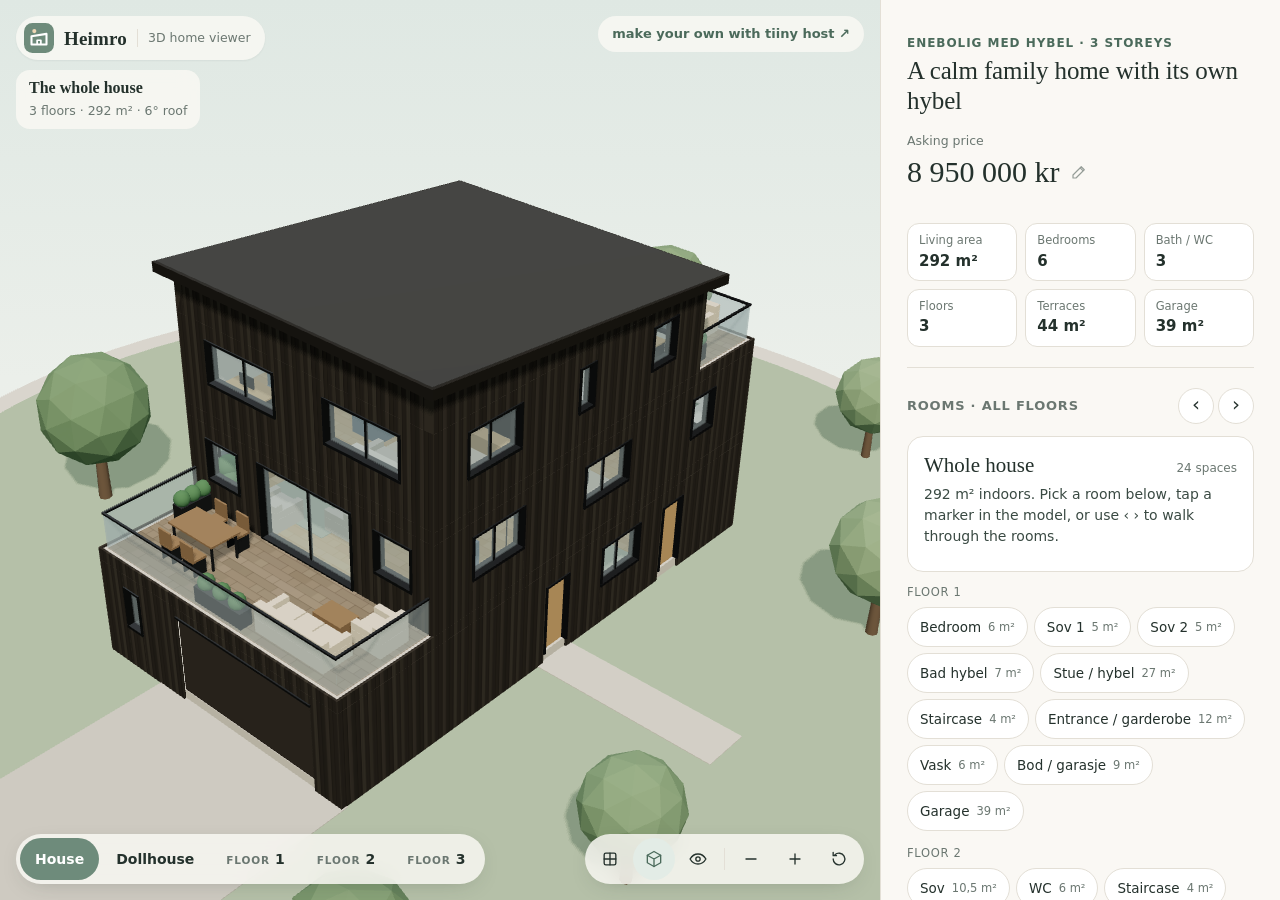
==== commit 6948a252: "Changes to the whole house and smothness" ====
--- a/standalone.html
+++ b/standalone.html
@@ -2,229 +2,294 @@
 <html lang="en">
 <head>
 <meta charset="utf-8">
-<meta name="viewport" content="width=device-width, initial-scale=1">
-<title>3D House Explorer — three-storey home (illustrative)</title>
-<meta name="description" content="Interactive 3D dollhouse of a three-storey home built from hand-drawn floor plans. All property data is illustrative.">
+<meta name="viewport" content="width=device-width, initial-scale=1, viewport-fit=cover">
+<meta name="theme-color" content="#eef1ec">
+<title>Heimro — Enebolig med hybel in 3D</title>
+<meta name="description" content="Explore a three-storey home with hybel in 3D: the whole house, a dollhouse cut-away and each floor, with room details, utility overlays and a Norwegian mortgage estimate.">
+<link rel="icon" href="data:image/svg+xml,%3Csvg xmlns='http://www.w3.org/2000/svg' viewBox='0 0 32 32'%3E%3Crect width='32' height='32' rx='9' fill='%236e8b7b'/%3E%3Cpath d='M8 23V14.2L24 11.6V23Z' fill='none' stroke='%23fff' stroke-width='2.2' stroke-linejoin='round'/%3E%3Ccircle cx='11' cy='8.6' r='2.2' fill='%23efd7b5'/%3E%3C/svg%3E">
+<script>/* Edit the default asking price here, or open the page with ?pris=9500000 */ window.HEIMRO_CONFIG = { price: 8950000 };</script>
 <style>*{box-sizing:border-box}
-:root{--navy:#0b1f4a;--navy2:#132c66;--ink:#eaf1ff;--mute:#a9bbe0;--line:rgba(160,190,255,.22);--glass:rgba(86,130,230,.2);--acc:#7fc4ff;--bad:#ffb4a8}
-html,body{margin:0;height:100%}
-body{background:#e8ebf0;color:var(--ink);font:14px/1.45 "Avenir Next","Segoe UI",system-ui,-apple-system,Roboto,Helvetica,Arial,sans-serif;-webkit-font-smoothing:antialiased}
+:root{--bg:#f3f1ec;--panel:#faf8f4;--ink:#24312c;--mute:#6b7771;--line:#e3dfd6;--sage:#6e8b7b;--sage-d:#4b6a5b;--sage-l:#e3ece6;--sand:#efe5d6;--bad:#b4533c;--good:#3f7a5f;--glass:rgba(250,248,244,.84);
+  --serif:ui-serif,"New York","Iowan Old Style","Palatino Linotype",Palatino,Georgia,serif;--sans:ui-sans-serif,-apple-system,"SF Pro Text","Segoe UI",system-ui,Roboto,Helvetica,Arial,sans-serif;--r:16px}
+html,body{margin:0;height:100%;background:var(--bg);color:var(--ink);font:15px/1.5 var(--sans);-webkit-font-smoothing:antialiased;text-rendering:optimizeLegibility}
 button,input{font:inherit;color:inherit}
 button{cursor:pointer}
 [hidden]{display:none!important}
-:focus-visible{outline:2px solid #fff;outline-offset:2px}
-.shell{margin:16px;height:calc(100vh - 32px);min-height:560px;background:var(--navy);border-radius:28px;display:flex;flex-direction:column;overflow:hidden;box-shadow:0 30px 60px -30px rgba(11,31,74,.55)}
-.top{display:flex;align-items:center;justify-content:space-between;gap:12px;padding:14px 22px;flex:none}
-.brand{display:flex;align-items:center;gap:10px;font-size:15px;white-space:nowrap}
-.brand b{font-weight:700;letter-spacing:.01em}
-.brand .sub{color:var(--mute);padding-left:10px;border-left:1px solid var(--line)}
-.mark{width:22px;height:22px;border-radius:7px;background:linear-gradient(135deg,#8fd0ff,#4a78ff);box-shadow:inset 0 0 0 5px var(--navy),0 0 0 2px #7fb4ff}
-.make{color:#fff;text-decoration:none;font-weight:600;padding:8px 14px;border-radius:999px;background:rgba(127,196,255,.16);border:1px solid var(--line);white-space:nowrap}
-.make:hover{background:rgba(127,196,255,.3)}
-.main{flex:1;min-height:0;display:flex;gap:12px;padding:0 12px 12px}
-.viewer{position:relative;flex:3 1 0;min-width:0;border-radius:20px;overflow:hidden;background:radial-gradient(120% 90% at 50% 20%,#3f6fd0 0%,#1f3f8f 45%,#0f265c 100%)}
+:focus-visible{outline:2px solid var(--sage);outline-offset:2px}
+.app{display:flex;height:100vh;height:100dvh;width:100%}
+/* viewer */
+.viewer{position:relative;flex:1 1 auto;min-width:0;background:linear-gradient(180deg,#dfe8e3 0%,#ebefea 42%,#f4f1eb 100%);overflow:hidden}
 .viewer canvas{position:absolute;inset:0;width:100%;height:100%;display:block;touch-action:none;cursor:grab}
 .viewer canvas:active{cursor:grabbing}
-.side{flex:1 1 0;min-width:300px;max-width:400px;overflow:auto;border-radius:20px;background:var(--glass);border:1px solid var(--line);backdrop-filter:blur(14px);-webkit-backdrop-filter:blur(14px);padding:6px 18px 18px;scrollbar-width:thin;scrollbar-color:rgba(160,190,255,.4) transparent}
-.side section{padding:16px 0;border-bottom:1px solid var(--line)}
-.side h1{font-size:22px;line-height:1.15;margin:10px 0 4px;letter-spacing:-.01em}
-.side h2{font-size:12px;text-transform:uppercase;letter-spacing:.1em;color:var(--mute);margin:0 0 10px;font-weight:700}
-.side h2 small{text-transform:none;letter-spacing:0;font-weight:500;opacity:.85;margin-left:6px}
-.badge{display:inline-block;font-size:11px;font-weight:700;padding:4px 9px;border-radius:999px;background:#ffd98a;color:#3a2a00}
-.addr{margin:0;color:var(--mute)}
-.price{font-size:24px;font-weight:700;margin:12px 0 12px;font-variant-numeric:tabular-nums}
-.price small{display:block;font-size:11px;font-weight:500;color:var(--mute)}
+.hud{position:absolute;z-index:3}
+.top{top:16px;left:16px;right:16px;display:flex;justify-content:space-between;align-items:flex-start;gap:10px;pointer-events:none}
+.top>*{pointer-events:auto}
+.brand{display:flex;align-items:center;gap:10px;padding:7px 14px 7px 8px;border-radius:999px;background:var(--glass);backdrop-filter:blur(10px);-webkit-backdrop-filter:blur(10px);box-shadow:0 1px 2px rgba(36,49,44,.06)}
+.logo{width:30px;height:30px;display:block}
+.brand .name{font:600 19px/1 var(--serif);letter-spacing:.01em}
+.brand .tag{font-size:12.5px;color:var(--mute);padding-left:10px;border-left:1px solid var(--line)}
+.make{color:var(--sage-d);text-decoration:none;font-size:13px;font-weight:600;padding:8px 14px;border-radius:999px;background:var(--glass);backdrop-filter:blur(10px);-webkit-backdrop-filter:blur(10px);white-space:nowrap}
+.make:hover{background:#fff}
+.ctx{top:70px;left:16px;max-width:min(320px,70%);pointer-events:none;display:flex;flex-direction:column;gap:6px}
+.ctx .chip,.ctx .mini{background:var(--glass);backdrop-filter:blur(10px);-webkit-backdrop-filter:blur(10px);border-radius:14px;padding:8px 13px}
+.ctx .chip b{font:600 16px/1.3 var(--serif);display:block}
+.ctx .chip span,.ctx .mini span{font-size:12.5px;color:var(--mute)}
+.ctx .mini{border-left:3px solid var(--sage)}
+.ctx .mini b{display:block;font-size:14px}
+.bottom{left:16px;right:16px;bottom:16px;display:flex;justify-content:space-between;align-items:flex-end;gap:10px;flex-wrap:wrap;pointer-events:none}
+.bottom>*{pointer-events:auto}
+.viewnav,.cams{display:flex;align-items:center;gap:2px;padding:4px;border-radius:999px;background:var(--glass);backdrop-filter:blur(10px);-webkit-backdrop-filter:blur(10px);box-shadow:0 6px 24px -12px rgba(36,49,44,.35)}
+.vbtn{border:0;background:none;border-radius:999px;padding:9px 15px;min-height:42px;font-weight:600;font-size:14px;color:var(--ink);white-space:nowrap;transition:background .2s,color .2s}
+.vbtn small{font-size:10.5px;font-weight:600;letter-spacing:.08em;text-transform:uppercase;color:var(--mute);margin-right:5px}
+.vbtn:hover{background:rgba(110,139,123,.12)}
+.vbtn[aria-pressed=true]{background:var(--sage);color:#fff}
+.vbtn[aria-pressed=true] small{color:rgba(255,255,255,.8)}
+.cambtn{border:0;background:none;border-radius:999px;width:42px;height:42px;display:grid;place-items:center;color:var(--ink);transition:background .2s}
+.cambtn svg{width:20px;height:20px;fill:none;stroke:currentColor;stroke-width:1.6;stroke-linecap:round;stroke-linejoin:round}
+.cambtn:hover{background:rgba(110,139,123,.12)}
+.cambtn[aria-pressed=true]{background:var(--sage-l);color:var(--sage-d)}
+.cambtn:disabled{opacity:.35;cursor:not-allowed}
+.sep{width:1px;height:22px;background:var(--line);margin:0 3px}
+#hotspots{position:absolute;inset:0;z-index:2;pointer-events:none;overflow:hidden}
+.spot{position:absolute;left:0;top:0;margin:-9px 0 0 -9px;display:flex;align-items:center;gap:6px;border:0;background:none;padding:0;pointer-events:auto;will-change:transform}
+.spot i{width:18px;height:18px;border-radius:50%;background:#fff;border:5px solid var(--sage);box-shadow:0 0 0 4px rgba(110,139,123,.25);flex:none}
+.spot span{font-size:12px;font-weight:600;background:var(--glass);border-radius:999px;padding:3px 9px;white-space:nowrap;color:var(--ink)}
+.spot:hover span,.spot.sel span{background:var(--sage);color:#fff}
+.spot.sel i{border-color:var(--sage-d);box-shadow:0 0 0 6px rgba(110,139,123,.35)}
+/* side panel */
+.side{flex:0 0 400px;width:400px;overflow:auto;background:var(--panel);border-left:1px solid var(--line);padding:8px 26px 28px;scrollbar-width:thin;scrollbar-color:#d9d4c9 transparent}
+.side>section,.side>details{padding:20px 0;border-bottom:1px solid var(--line)}
+.eyebrow{margin:6px 0 4px;font-size:12px;letter-spacing:.08em;text-transform:uppercase;color:var(--sage-d);font-weight:600}
+h1{font:500 25px/1.2 var(--serif);margin:0 0 16px;letter-spacing:-.005em}
+h2{font:600 13px/1.2 var(--sans);letter-spacing:.06em;text-transform:uppercase;color:var(--mute);margin:0}
+.shead{display:flex;align-items:center;justify-content:space-between;gap:10px;margin-bottom:12px}
+.note{font-size:12px;color:var(--mute)}
+.price{display:flex;flex-direction:column;gap:2px;margin-bottom:16px}
+.plabel{font-size:12.5px;color:var(--mute)}
+.pshow{display:inline-flex;align-items:center;gap:10px;border:0;background:none;padding:2px 0;font:500 30px/1.15 var(--serif);font-variant-numeric:tabular-nums;color:var(--ink);text-align:left}
+.pshow svg{width:18px;height:18px;fill:none;stroke:var(--mute);stroke-width:1.6;stroke-linejoin:round;opacity:.7}
+.pshow:hover svg{stroke:var(--sage-d);opacity:1}
+.pedit{display:flex;gap:6px;align-items:center;flex-wrap:wrap}
+.pedit input{font:500 22px/1.2 var(--serif);max-width:210px}
+.pill{border:0;border-radius:999px;background:var(--sage);color:#fff;font-weight:600;font-size:13.5px;padding:9px 15px;min-height:40px}
+.pill.ghost{background:none;color:var(--mute)}
 dl{margin:0}
-.facts,.mini{display:grid;grid-template-columns:repeat(3,1fr);gap:8px}
-.mini{grid-template-columns:repeat(2,1fr);margin-top:10px}
-.facts div,.mini div{background:rgba(8,24,62,.45);border-radius:10px;padding:8px 10px}
-dt{font-size:11px;color:var(--mute)}
-dd{margin:0;font-weight:650;font-variant-numeric:tabular-nums}
-.floornav{display:flex;gap:4px;padding:4px;border-radius:14px;background:rgba(8,24,62,.72);border:1px solid var(--line);backdrop-filter:blur(8px)}
-.floornav.inline{background:rgba(8,24,62,.45)}
-.floornav.inline .floorbtn{padding:9px 2px;min-width:0;font-size:13px}
-.floorbtn{flex:1;border:0;background:none;padding:9px 12px;border-radius:10px;font-weight:650;white-space:nowrap;min-height:40px}
-.floorbtn span{font-size:10px;letter-spacing:.1em;opacity:.7}
-.floorbtn:hover{background:rgba(127,196,255,.14)}
-.floorbtn[aria-pressed=true]{background:#fff;color:var(--navy)}
-.rooms{list-style:none;margin:0;padding:0;display:grid;grid-template-columns:1fr 1fr;gap:6px}
-.rooms .grp{grid-column:1/-1;font-size:11px;color:var(--mute);margin-top:6px}
-.roombtn{width:100%;display:flex;justify-content:space-between;align-items:center;gap:6px;text-align:left;border:1px solid var(--line);background:rgba(8,24,62,.35);border-radius:10px;padding:8px 10px;min-height:40px}
-.roombtn em{font-style:normal;font-size:11px;color:var(--mute);white-space:nowrap}
-.roombtn:hover{border-color:var(--acc)}
-.roombtn[aria-pressed=true]{background:var(--acc);border-color:var(--acc);color:var(--navy)}
-.roombtn[aria-pressed=true] em{color:var(--navy)}
-.utabs{display:grid;grid-template-columns:repeat(4,1fr);gap:4px;padding:4px;border-radius:12px;background:rgba(8,24,62,.45)}
-.utab{border:0;background:none;border-radius:9px;padding:8px 2px;font-size:12.5px;font-weight:650;display:flex;flex-direction:column;align-items:center;gap:5px;min-height:48px}
+.facts{display:grid;grid-template-columns:repeat(3,1fr);gap:8px}
+.facts div,.mini-g div{background:#fff;border:1px solid var(--line);border-radius:12px;padding:8px 11px}
+dt{font-size:11.5px;color:var(--mute)}
+dd{margin:0;font-weight:600;font-variant-numeric:tabular-nums}
+.stepper{display:flex;gap:4px}
+.stepper button{width:36px;height:36px;border-radius:50%;border:1px solid var(--line);background:#fff;font-size:20px;line-height:1;color:var(--ink);display:grid;place-items:center;padding:0 0 3px}
+.stepper button:hover{border-color:var(--sage)}
+.rcard{background:#fff;border:1px solid var(--line);border-radius:var(--r);padding:16px 16px 14px;margin-bottom:12px;transition:border-color .25s}
+.rcard.sel{border-color:var(--sage);box-shadow:0 0 0 3px var(--sage-l)}
+.rcard .rt{display:flex;justify-content:space-between;align-items:baseline;gap:8px}
+.rcard h3{font:500 21px/1.2 var(--serif);margin:0}
+.rcard .fl{font-size:12px;color:var(--mute);white-space:nowrap}
+.rcard p{margin:6px 0 10px;font-size:14px;color:#3a4a43}
+.rcard ul{margin:10px 0 0;padding:0 0 0 18px;font-size:13.5px;color:#3a4a43}
+.rcard li{margin:2px 0}
+.mini-g{display:grid;grid-template-columns:repeat(3,1fr);gap:6px}
+.mini-g div{padding:6px 9px;background:var(--bg);border:0}
+.mini-g dd{font-size:13.5px}
+.chips{list-style:none;margin:0;padding:0;display:flex;flex-wrap:wrap;gap:6px}
+.chips .grp{flex-basis:100%;font-size:11.5px;letter-spacing:.06em;text-transform:uppercase;color:var(--mute);margin-top:8px}
+.chips .grp:first-child{margin-top:0}
+.roombtn{border:1px solid var(--line);background:#fff;border-radius:999px;padding:7px 12px;font-size:13.5px;min-height:40px;display:inline-flex;gap:7px;align-items:center;transition:background .2s,border-color .2s}
+.roombtn em{font-style:normal;font-size:11.5px;color:var(--mute)}
+.roombtn:hover{border-color:var(--sage)}
+.roombtn[aria-pressed=true]{background:var(--sage);border-color:var(--sage);color:#fff}
+.roombtn[aria-pressed=true] em{color:rgba(255,255,255,.85)}
+.utabs{display:grid;grid-template-columns:repeat(4,1fr);gap:4px;padding:4px;border-radius:14px;background:#fff;border:1px solid var(--line)}
+.utab{border:0;background:none;border-radius:10px;padding:8px 2px;font-size:12.5px;font-weight:600;display:flex;flex-direction:column;align-items:center;gap:5px;min-height:50px}
 .utab i,.upanel p i{width:18px;height:4px;border-radius:2px;display:block}
-.utab[aria-selected=true]{background:#fff;color:var(--navy)}
-.upanel{margin-top:10px;font-size:13px}
+.utab[aria-selected=true]{background:var(--sage-l);color:var(--sage-d)}
+.upanel{margin-top:10px;font-size:13.5px}
 .upanel p{margin:0}
 .upanel p i{display:inline-block;margin-right:8px;vertical-align:middle}
-.upanel small,.muted{color:var(--mute);font-size:12px}
-.upanel small{display:block;margin-top:8px}
-form{display:grid;grid-template-columns:1fr 1fr;gap:10px}
-label{display:flex;flex-direction:column;gap:4px;font-size:12px;color:var(--mute)}
-label.wide,.cta{grid-column:1/-1}
-input{background:rgba(8,24,62,.55);border:1px solid var(--line);border-radius:10px;padding:9px 10px;color:#fff;font-size:15px;width:100%;min-height:40px;font-variant-numeric:tabular-nums;color-scheme:dark}
-input:focus{outline:none;border-color:var(--acc)}
+.upanel .mini-g{margin-top:8px}
+.muted,.small{color:var(--mute);font-size:12.5px}
+/* mortgage */
+.mort summary{list-style:none;display:flex;justify-content:space-between;align-items:center;gap:10px;cursor:pointer;padding:2px 0}
+.mort summary::-webkit-details-marker{display:none}
+.mort summary span{display:flex;flex-direction:column}
+.mort summary b{font:500 19px/1.25 var(--serif)}
+.mort summary small{font-size:12px;color:var(--mute)}
+.mort summary em{font-style:normal;font-weight:600;font-variant-numeric:tabular-nums;white-space:nowrap;display:flex;align-items:center;gap:8px}
+.mort summary em::after{content:"";width:9px;height:9px;border-right:1.8px solid var(--mute);border-bottom:1.8px solid var(--mute);transform:rotate(45deg) translateY(-3px);transition:transform .2s}
+.mort[open] summary em::after{transform:rotate(-135deg) translateY(-1px)}
+.mort form{display:grid;grid-template-columns:1fr 1fr;gap:10px 12px;margin-top:16px}
+.mort label{display:flex;flex-direction:column;gap:4px;font-size:12.5px;color:var(--mute)}
+.wide{grid-column:1/-1}
+.hint{font-size:11.5px;color:var(--sage-d)}
+input{background:#fff;border:1px solid var(--line);border-radius:10px;padding:9px 11px;font-size:16px;width:100%;min-height:42px;font-variant-numeric:tabular-nums;color:var(--ink)}
+input:focus{outline:none;border-color:var(--sage);box-shadow:0 0 0 3px var(--sage-l)}
 input[aria-invalid=true]{border-color:var(--bad)}
 .err{color:var(--bad);font-size:11.5px;min-height:14px}
-.mout{margin:10px 0 8px}
-.big{font-size:26px;font-weight:700;font-variant-numeric:tabular-nums}
-.big small{font-size:12px;font-weight:500;color:var(--mute)}
-.cta{border:0;border-radius:12px;background:#fff;color:var(--navy);font-weight:700;padding:11px;min-height:44px}
-.cta:hover{background:#dcebff}
-.ok{margin:10px 0 0;padding:10px 12px;border-radius:10px;background:rgba(122,240,200,.16);border:1px solid rgba(122,240,200,.5);font-size:13px}
-.foot{font-size:11.5px;color:var(--mute);margin:14px 0 0}
-/* HUD */
-.hud{position:absolute;z-index:3}
-.tl{top:14px;left:14px;max-width:min(300px,62%);display:flex;flex-direction:column;gap:8px;pointer-events:none}
-.tr{top:14px;right:14px}.bl{bottom:14px;left:14px}.br{bottom:14px;right:14px}
-.chip,.roomcard{background:rgba(8,24,62,.72);border:1px solid var(--line);border-radius:14px;padding:9px 13px;backdrop-filter:blur(8px)}
-.chip b{display:block;font-size:15px}.chip span,.roomcard span{font-size:12px;color:var(--mute)}
-.roomcard{border-color:var(--acc)}.roomcard b{display:block}.roomcard p{margin:4px 0 0;font-size:12.5px}
-.keys{font-size:11px;color:var(--mute);background:rgba(8,24,62,.55);border-radius:10px;padding:6px 10px;max-width:46%;text-align:right;line-height:1.9}
-kbd{font:inherit;font-weight:700;color:#fff;border:1px solid var(--line);border-radius:5px;padding:1px 5px;margin:0 1px}
-.cams{display:flex;gap:4px;padding:4px;border-radius:14px;background:rgba(8,24,62,.72);border:1px solid var(--line);backdrop-filter:blur(8px)}
-.cambtn{border:0;background:none;border-radius:10px;padding:8px 11px;font-weight:600;font-size:13px;min-height:40px;white-space:nowrap}
-.cambtn.ico{width:40px;font-size:18px;padding:0}
-.cambtn:hover{background:rgba(127,196,255,.14)}
-.cambtn[aria-pressed=true]{background:rgba(127,196,255,.32)}
-.cambtn:disabled{opacity:.4;cursor:not-allowed}
-#hotspots{position:absolute;inset:0;z-index:2;pointer-events:none;overflow:hidden}
-.spot{position:absolute;left:0;top:0;margin:-11px 0 0 -11px;display:flex;align-items:center;gap:6px;border:0;background:none;padding:0;pointer-events:auto;will-change:transform}
-.spot i{width:22px;height:22px;border-radius:50%;background:rgba(255,255,255,.95);border:6px solid rgba(60,120,255,.9);box-shadow:0 0 0 4px rgba(127,196,255,.3);flex:none}
-.spot span{font-size:11.5px;font-weight:650;background:rgba(8,24,62,.82);border-radius:999px;padding:3px 8px;white-space:nowrap}
-.spot:hover span,.spot.sel span{background:#fff;color:var(--navy)}
-.spot.sel i{border-color:#7af0c8}
-.spot.floor i{border-color:#ffd98a}
-/* fallback */
-#fallback{position:absolute;inset:0;overflow:auto;padding:74px 16px 76px;z-index:1}
-.fbnote{margin:0 0 12px;font-size:13px;background:rgba(8,24,62,.6);border-radius:10px;padding:8px 12px;display:inline-block}
+fieldset.seg{border:0;margin:0;padding:0;display:flex;flex-wrap:wrap;gap:4px}
+fieldset.seg legend{font-size:12.5px;color:var(--mute);margin-bottom:4px;padding:0;width:100%}
+fieldset.seg label{flex:1;flex-direction:row}
+fieldset.seg input{position:absolute;opacity:0;width:1px;height:1px;min-height:0}
+fieldset.seg span{flex:1;text-align:center;border:1px solid var(--line);background:#fff;border-radius:10px;padding:9px 8px;font-size:13px;color:var(--ink);min-height:42px;display:grid;place-items:center}
+fieldset.seg input:checked+span{background:var(--sage-l);border-color:var(--sage);color:var(--sage-d);font-weight:600}
+fieldset.seg input:focus-visible+span{outline:2px solid var(--sage);outline-offset:2px}
+.mout{margin:16px 0 10px}
+.big{font:500 30px/1.15 var(--serif);font-variant-numeric:tabular-nums}
+.big small{font:13px var(--sans);color:var(--mute)}
+.mout .sub{font-size:13px;color:var(--mute);margin:2px 0 10px}
+.rows{margin:10px 0 0;padding:0;list-style:none;font-size:13.5px}
+.rows li{display:flex;justify-content:space-between;gap:10px;padding:6px 0;border-bottom:1px dashed var(--line)}
+.rows li span:last-child{font-weight:600;font-variant-numeric:tabular-nums;text-align:right}
+.rows .grp{border:0;padding-top:12px;font-size:11.5px;letter-spacing:.06em;text-transform:uppercase;color:var(--mute)}
+.checks{display:flex;flex-direction:column;gap:6px;margin-top:12px}
+.check{display:flex;gap:8px;align-items:flex-start;font-size:13px;padding:8px 10px;border-radius:10px;background:var(--bg)}
+.check i{flex:none;width:18px;height:18px;border-radius:50%;display:grid;place-items:center;font-style:normal;font-size:11px;font-weight:700;color:#fff;margin-top:1px}
+.check.ok i{background:var(--good)}.check.no i{background:var(--bad)}.check.na i{background:#b8bdb9}
+.foot{font-size:12px;color:var(--mute);margin:16px 0 0}
+/* 2D fallback */
+#fallback{position:absolute;inset:0;overflow:auto;padding:130px 16px 90px;z-index:1}
+.fbnote{margin:0 0 12px;font-size:13px;background:var(--glass);border-radius:10px;padding:8px 12px;display:inline-block}
 .plans{display:grid;grid-template-columns:repeat(3,minmax(200px,1fr));gap:14px;align-items:start}
-.plan{margin:0;background:#f7f8fb;border-radius:14px;padding:10px;color:var(--navy);transition:opacity .25s}
+.plan{margin:0;background:#fff;border-radius:14px;padding:10px;transition:opacity .25s;border:1px solid var(--line)}
 .plan.dim{opacity:.35}
-.plan figcaption{font-size:12px;margin-bottom:6px}
+.plan figcaption{font-size:12.5px;margin-bottom:6px}
 .plan svg{width:100%;height:auto;display:block}
-.plan text{font-size:9px;fill:#0b1f4a;font-weight:600;pointer-events:none}
+.plan text{font-size:9px;fill:#24312c;font-weight:600;pointer-events:none}
 .plan [data-room]{cursor:pointer}
-.plan [data-room]:hover rect{filter:brightness(.94)}
-.plan [data-room].sel rect{fill:#7fc4ff}
-@media (max-width:1100px){.keys{display:none}}
+.plan [data-room]:hover rect{filter:brightness(.95)}
+.plan [data-room].sel rect{fill:#b9d3c5}
+@media (max-width:1100px){.brand .tag{display:none}.vbtn{padding:9px 12px}}
 @media (max-width:900px){
   html,body{height:auto}
-  .shell{margin:8px;height:auto;min-height:0;border-radius:22px;overflow:visible}
-  .top{padding:12px 14px;flex-wrap:wrap}
-  .brand .sub{display:none}
-  .make{font-size:12.5px;padding:7px 11px}
-  .main{flex-direction:column;padding:0 8px 8px}
-  .viewer{flex:none;height:64vh;min-height:380px;max-height:640px}
-  .side{max-width:none;min-width:0;overflow:visible;flex:none}
-  .tl{top:10px;left:10px}
-  .bl{left:8px;right:8px;bottom:8px}
-  .br{left:8px;right:8px;bottom:60px}
-  .floorbtn{padding:9px 4px;font-size:13px}
-  .cambtn{flex:1;padding:8px 3px;font-size:11.5px}
-  .spot span{display:none}.spot.sel span,.spot.floor span{display:block}
-  .cambtn.ico{flex:none;width:36px}
-  .spot span{font-size:10.5px}
+  .app{flex-direction:column;height:auto;min-height:100vh}
+  .viewer{flex:none;height:66svh;min-height:430px;max-height:720px}
+  .side{flex:none;width:auto;border-left:0;border-top:1px solid var(--line);padding:4px 18px 28px;overflow:visible}
+  .top{top:max(10px,env(safe-area-inset-top));left:10px;right:10px}
+  .brand{padding:5px 12px 5px 6px}.logo{width:26px;height:26px}.brand .name{font-size:17px}
+  .make{font-size:11.5px;padding:7px 11px}
+  .ctx{top:62px;left:10px}
+  .bottom{left:8px;right:8px;bottom:8px;flex-direction:column-reverse;align-items:stretch;gap:6px}
+  .viewnav{justify-content:space-between}
+  .vbtn{flex:1;padding:8px 4px;font-size:13px}
+  .vbtn small{font-size:9px;margin-right:3px;letter-spacing:.04em}
+  .cams{align-self:center}
+  .cambtn{width:40px;height:40px}
+  .spot span{display:none}.spot.sel span{display:block}
+  h1{font-size:22px}
   .plans{grid-template-columns:1fr}
-  #fallback{padding:70px 10px 120px}
+  #fallback{padding:110px 10px 130px}
 }
 @media (prefers-reduced-motion:reduce){*{transition:none!important}}
 </style>
 </head>
 <body>
-<div class="shell">
-  <header class="top">
-    <div class="brand"><span class="mark" aria-hidden="true"></span><b>tiiny host</b><span class="sub">3D House Explorer</span></div>
-    <a id="makeLink" class="make" target="_blank" rel="noopener">make your own with tiiny host <span aria-hidden="true">↗</span></a>
-  </header>
-  <main class="main">
-    <section class="viewer" id="viewer" aria-label="3D dollhouse viewer">
-      <canvas id="gl" aria-label="Interactive 3D model. Drag to orbit, scroll or pinch to zoom."></canvas>
-      <div id="fallback" hidden></div>
-      <div id="hotspots"></div>
-      <div class="hud tl">
-        <div class="chip" id="floorChip"></div>
-        <div class="roomcard" id="roomCard" hidden></div>
+<div class="app">
+  <section class="viewer" id="viewer" aria-label="3D house viewer">
+    <canvas id="gl" aria-label="Interactive 3D model. Drag to orbit, scroll or pinch to zoom."></canvas>
+    <div id="fallback" hidden></div>
+    <div id="hotspots"></div>
+
+    <header class="hud top">
+      <div class="brand">
+        <svg class="logo" viewBox="0 0 32 32" aria-hidden="true"><rect width="32" height="32" rx="9" fill="#6e8b7b"/><path d="M8 23V14.2L24 11.6V23Z" fill="none" stroke="#fff" stroke-width="2.2" stroke-linejoin="round"/><path d="M14 23v-4.6h4V23" fill="none" stroke="#fff" stroke-width="1.8" stroke-linejoin="round"/><circle cx="11" cy="8.6" r="2.2" fill="#efd7b5"/></svg>
+        <span class="name">Heimro</span><span class="tag">3D home viewer</span>
       </div>
-      <div class="hud tr keys" id="keysHint"><kbd>1</kbd><kbd>2</kbd><kbd>3</kbd> floors · <kbd>D</kbd> dollhouse · <kbd>←</kbd><kbd>→</kbd><kbd>↑</kbd><kbd>↓</kbd> orbit · <kbd>+</kbd><kbd>−</kbd> zoom · <kbd>O</kbd><kbd>I</kbd><kbd>F</kbd> views · <kbd>R</kbd> reset</div>
-      <nav class="hud bl floornav" id="floorNav" aria-label="Floor navigation"></nav>
-      <div class="hud br cams" role="group" aria-label="Camera">
-        <button type="button" class="cambtn" data-preset="overhead" aria-pressed="false">Overhead</button>
-        <button type="button" class="cambtn" data-preset="iso" aria-pressed="true">Isometric</button>
-        <button type="button" class="cambtn" data-preset="level" aria-pressed="false">Floor level</button>
-        <button type="button" class="cambtn ico" id="zoomOut" aria-label="Zoom out">−</button>
-        <button type="button" class="cambtn ico" id="zoomIn" aria-label="Zoom in">+</button>
-        <button type="button" class="cambtn" id="camReset">Reset</button>
+      <a id="makeLink" class="make" target="_blank" rel="noopener">make your own with tiiny host <span aria-hidden="true">↗</span></a>
+    </header>
+
+    <div class="hud ctx" id="ctx" aria-live="polite"></div>
+
+    <div class="hud bottom">
+      <nav class="viewnav" id="viewNav" aria-label="View and floor">
+        <button type="button" class="vbtn" data-view="house" aria-pressed="true">House</button>
+        <button type="button" class="vbtn" data-view="0" aria-pressed="false">Dollhouse</button>
+        <button type="button" class="vbtn num" data-view="1" aria-pressed="false" aria-label="Floor 1"><small>Floor</small>1</button>
+        <button type="button" class="vbtn num" data-view="2" aria-pressed="false" aria-label="Floor 2"><small>Floor</small>2</button>
+        <button type="button" class="vbtn num" data-view="3" aria-pressed="false" aria-label="Floor 3"><small>Floor</small>3</button>
+      </nav>
+      <div class="cams" role="group" aria-label="Camera">
+        <button type="button" class="cambtn" data-preset="overhead" aria-pressed="false" title="Top view (O)" aria-label="Top view"><svg viewBox="0 0 24 24"><rect x="5" y="5" width="14" height="14" rx="2"/><path d="M5 12h14M12 5v14"/></svg></button>
+        <button type="button" class="cambtn" data-preset="iso" aria-pressed="true" title="3D angle (I)" aria-label="3D angle"><svg viewBox="0 0 24 24"><path d="M12 3l8 4.5v9L12 21l-8-4.5v-9z"/><path d="M4 7.5l8 4.5 8-4.5M12 12v9"/></svg></button>
+        <button type="button" class="cambtn" data-preset="level" aria-pressed="false" title="Eye level (F)" aria-label="Eye level"><svg viewBox="0 0 24 24"><path d="M2.5 12S6 6 12 6s9.5 6 9.5 6-3.5 6-9.5 6-9.5-6-9.5-6z"/><circle cx="12" cy="12" r="2.6"/></svg></button>
+        <span class="sep" aria-hidden="true"></span>
+        <button type="button" class="cambtn" id="zoomOut" aria-label="Zoom out" title="Zoom out (−)"><svg viewBox="0 0 24 24"><path d="M6 12h12"/></svg></button>
+        <button type="button" class="cambtn" id="zoomIn" aria-label="Zoom in" title="Zoom in (+)"><svg viewBox="0 0 24 24"><path d="M6 12h12M12 6v12"/></svg></button>
+        <button type="button" class="cambtn" id="camReset" aria-label="Reset view" title="Reset (R)"><svg viewBox="0 0 24 24"><path d="M5 12a7 7 0 1 0 2.1-5"/><path d="M5 4v4h4"/></svg></button>
       </div>
+    </div>
+  </section>
+
+  <aside class="side" aria-label="Property details">
+    <section class="intro">
+      <p class="eyebrow">Enebolig med hybel · 3 storeys</p>
+      <h1>A calm family home with its own hybel</h1>
+      <div class="price" id="priceBox">
+        <span class="plabel">Asking price</span>
+        <div class="pval">
+          <button type="button" id="priceShow" class="pshow" aria-label="Edit asking price"><span id="priceText"></span><svg viewBox="0 0 24 24" aria-hidden="true"><path d="M4 20h4L19 9l-4-4L4 16z"/><path d="M13.5 6.5l4 4"/></svg></button>
+          <form id="priceForm" class="pedit" hidden novalidate>
+            <input id="priceInput" inputmode="numeric" autocomplete="off" aria-label="Asking price in kroner" aria-describedby="priceErr">
+            <button type="submit" class="pill">Save</button>
+            <button type="button" class="pill ghost" id="priceCancel">Cancel</button>
+          </form>
+        </div>
+        <span class="err" id="priceErr"></span>
+      </div>
+      <dl class="facts" id="facts"></dl>
     </section>
 
-    <aside class="side" aria-label="Property details">
-      <section>
-        <span class="badge">Illustrative data — not a real listing</span>
-        <h1>Enebolig med hybel</h1>
-        <p class="addr">Three storeys · 8 m wide · built from the hand-drawn plans</p>
-        <p class="price">8 950 000 kr <small>illustrative asking price</small></p>
-        <dl class="facts" id="facts"></dl>
-      </section>
-
-      <section>
-        <h2>Floor selection</h2>
-        <div class="floornav inline" id="floorSide" role="group" aria-label="Floor selection"></div>
-      </section>
-
-      <section>
-        <h2>Rooms</h2>
-        <ul class="rooms" id="roomList"></ul>
-      </section>
-
-      <section>
-        <h2>Utility overlays <small>illustrative</small></h2>
-        <div class="utabs" role="tablist" aria-label="Utility overlays">
-          <button type="button" role="tab" class="utab" data-util="water" aria-selected="false"><i style="background:#45b0ff"></i>Water</button>
-          <button type="button" role="tab" class="utab" data-util="elec" aria-selected="false"><i style="background:#ffd23f"></i>Electricity</button>
-          <button type="button" role="tab" class="utab" data-util="gas" aria-selected="false"><i style="background:#ff7b45"></i>Gas</button>
-          <button type="button" role="tab" class="utab" data-util="ac" aria-selected="false"><i style="background:#7af0c8"></i>AC</button>
-        </div>
-        <div class="upanel" id="utilPanel" role="tabpanel" aria-live="polite"></div>
-      </section>
-
-      <section>
-        <h2>Mortgage estimator <small>illustrative</small></h2>
-        <form id="mortgage" novalidate>
-          <label>Price (kr)<input name="price" inputmode="decimal" autocomplete="off" value="8 950 000" aria-describedby="err-price"><span class="err" id="err-price"></span></label>
-          <label>Down payment (kr)<input name="down" inputmode="decimal" autocomplete="off" value="1 342 500" aria-describedby="err-down"><span class="err" id="err-down"></span></label>
-          <label>Interest (% / year)<input name="rate" inputmode="decimal" autocomplete="off" value="5.4" aria-describedby="err-rate"><span class="err" id="err-rate"></span></label>
-          <label>Term (years)<input name="years" inputmode="numeric" autocomplete="off" value="25" aria-describedby="err-years"><span class="err" id="err-years"></span></label>
-        </form>
-        <div class="mout" id="mortOut" aria-live="polite"></div>
-        <small class="muted">Annuity loan, monthly payments, fees and tax excluded.</small>
-      </section>
-
-      <section>
-        <h2>Demo tour inquiry <small>local demo — nothing is sent</small></h2>
-        <form id="tour" novalidate>
-          <label>Name<input name="name" autocomplete="name" aria-describedby="terr-name"><span class="err" id="terr-name"></span></label>
-          <label>Email<input name="email" type="email" autocomplete="email" aria-describedby="terr-email"><span class="err" id="terr-email"></span></label>
-          <label class="wide">Preferred date<input name="date" type="date" aria-describedby="terr-date"><span class="err" id="terr-date"></span></label>
-          <button type="submit" class="cta">Request demo tour</button>
-        </form>
-        <p class="ok" id="tourOk" role="status" hidden></p>
-      </section>
-      <p class="foot">Model, prices, areas and utility routes are illustrative and derived from sketches. Not for construction or sale.</p>
-    </aside>
-  </main>
+    <section class="rooms">
+      <div class="shead"><h2 id="roomsTitle">Rooms</h2>
+        <div class="stepper"><button type="button" id="roomPrev" aria-label="Previous room" title="Previous room ([)">‹</button><button type="button" id="roomNext" aria-label="Next room" title="Next room (])">›</button></div>
+      </div>
+      <article class="rcard" id="roomDetail" aria-live="polite"></article>
+      <ul class="chips" id="roomList"></ul>
+    </section>
+
+    <section>
+      <div class="shead"><h2>Utilities</h2><span class="note">illustrative</span></div>
+      <div class="utabs" role="tablist" aria-label="Utility overlays">
+        <button type="button" role="tab" class="utab" data-util="water" aria-selected="false"><i style="background:#5aa9d6"></i>Water</button>
+        <button type="button" role="tab" class="utab" data-util="elec" aria-selected="false"><i style="background:#e5b64e"></i>Electricity</button>
+        <button type="button" role="tab" class="utab" data-util="gas" aria-selected="false"><i style="background:#e07b5a"></i>Gas</button>
+        <button type="button" role="tab" class="utab" data-util="ac" aria-selected="false"><i style="background:#5fbfa3"></i>AC</button>
+      </div>
+      <div class="upanel" id="utilPanel" role="tabpanel" aria-live="polite"></div>
+    </section>
+
+    <details class="mort" id="mortBox">
+      <summary><span><b>Mortgage estimate</b><small>Norwegian rules · boliglån</small></span><em id="mortSummary"></em></summary>
+      <form id="mortgage" novalidate>
+        <label class="wide">Price · kjøpesum (kr)<input name="price" inputmode="numeric" autocomplete="off" aria-describedby="err-price"><span class="err" id="err-price"></span></label>
+        <label class="wide">Equity · egenkapital (kr) <span class="hint" id="eqPct"></span><input name="equity" inputmode="numeric" autocomplete="off" aria-describedby="err-equity"><span class="err" id="err-equity"></span></label>
+        <label>Nominal rate (%)<input name="rate" inputmode="decimal" autocomplete="off" value="5,4" aria-describedby="err-rate"><span class="err" id="err-rate"></span></label>
+        <label>Term (years)<input name="years" inputmode="numeric" autocomplete="off" value="25" aria-describedby="err-years"><span class="err" id="err-years"></span></label>
+        <fieldset class="wide seg"><legend>Loan type</legend>
+          <label><input type="radio" name="type" value="annuitet" checked><span>Annuity · annuitet</span></label>
+          <label><input type="radio" name="type" value="serie"><span>Serial · serie</span></label>
+        </fieldset>
+        <label>Fee per month · termingebyr<input name="fee" inputmode="numeric" autocomplete="off" value="50" aria-describedby="err-fee"><span class="err" id="err-fee"></span></label>
+        <fieldset class="seg"><legend>Ownership</legend>
+          <label><input type="radio" name="owner" value="selveier" checked><span>Selveier</span></label>
+          <label><input type="radio" name="owner" value="borettslag"><span>Borettslag</span></label>
+        </fieldset>
+        <label>Gross household income / yr <span class="hint">optional</span><input name="income" inputmode="numeric" autocomplete="off" aria-describedby="err-income"><span class="err" id="err-income"></span></label>
+        <label>Other debt (kr) <span class="hint">optional</span><input name="otherDebt" inputmode="numeric" autocomplete="off" aria-describedby="err-otherDebt"><span class="err" id="err-otherDebt"></span></label>
+      </form>
+      <div class="mout" id="mortOut" aria-live="polite"></div>
+      <p class="small">Estimate only. Rules from utlånsforskriften: at least 10 % egenkapital, total debt at most 5 × gross income, and you must handle the higher of rate + 3 pp and 7 %. Closing costs use dokumentavgift 2.5 % (selveier) and tinglysing 545 kr per document.</p>
+    </details>
+
+    <p class="foot">3D model drawn from hand-sketched floor plans. Areas, furnishing and utility routes are approximate and illustrative.</p>
+  </aside>
 </div>
-<script>(()=>{var fu=Object.defineProperty;var mr=(i,e,t)=>()=>{if(t)throw t[0];try{return i&&(e=i(i=0)),e}catch(n){throw t=[n],n}};var pu=(i,e)=>{for(var t in e)fu(i,t,{get:e[t],enumerable:!0})};var Xn,Mn,gr,rc,ac,Pn,oc,lc,tt,lt,bs,_r,cc,xr,Ao=mr(()=>{Xn=[null,{n:1,name:"Floor 1",sub:"Hybel \xB7 garage \xB7 storage",zmax:15,center:[4,7.5]},{n:2,name:"Floor 2",sub:"Stue / kj\xF8kken \xB7 veranda",zmax:15,center:[4,6]},{n:3,name:"Floor 3",sub:"Bedrooms \xB7 bad \xB7 TV-stue",zmax:12,center:[4,7.25]}],Mn=[{id:"f1_bed",f:1,name:"Bedroom",type:"oak",rects:[[0,0,3,2]],note:"3 m wide room at the rear of the hybel."},{id:"f1_sov1",f:1,name:"Sov 1",type:"oak",rects:[[3,0,5.5,2]],note:"Compact 2.5 \xD7 2 m bedroom."},{id:"f1_sov2",f:1,name:"Sov 2",type:"oak",rects:[[5.5,0,8,2]],note:"Compact 2.5 \xD7 2 m bedroom."},{id:"f1_bath",f:1,name:"Bad hybel",type:"tile",rects:[[0,2,2,5.5]],note:"Shower room serving the hybel."},{id:"f1_stue",f:1,name:"Stue / hybel",type:"oak",rects:[[2,2,8,7]],note:"Living room with kitchenette and its own side entrance."},{id:"f1_stair",f:1,name:"Staircase",type:"stair",rects:[[0,5.5,2,7.5]],note:"Winding stair linking all three floors."},{id:"f1_hall",f:1,name:"Entrance / garderobe",type:"oak",rects:[[2,7,8,8.5],[0,7.5,2,8.5]],note:"Main entrance with full-length wardrobe."},{id:"f1_vask",f:1,name:"Vask",type:"tile",rects:[[0,8.5,2,10.5]],note:"Laundry room in the narrow side section."},{id:"f1_bod",f:1,name:"Bod / garasje",type:"concrete",rects:[[0,10.5,2,15]],note:"2 \xD7 4.5 m storage beside the garage."},{id:"f1_garage",f:1,name:"Garage",type:"concrete",rects:[[2,8.5,8,15]],note:"6 \xD7 6.5 m garage."},{id:"f2_sov",f:2,name:"Sov",type:"oak",rects:[[0,0,3,3.5]],note:"3 \xD7 3.5 m bedroom with built-in wardrobe."},{id:"f2_wc",f:2,name:"WC",type:"tile",rects:[[0,3.5,3,5.5]],note:"Guest WC next to the stair."},{id:"f2_stair",f:2,name:"Staircase",type:"stair",rects:[[0,5.5,2,7.5]],note:"Open stair in the living space."},{id:"f2_kitchen",f:2,name:"Kj\xF8kken",type:"oak",rects:[[3,0,8,4]],note:"L-shaped kitchen with island, 5 m wide."},{id:"f2_dining",f:2,name:"Dining",type:"oak",rects:[[3,4,8,7.5],[2,5.5,3,7.5]],note:"Six-seat dining table in the open plan."},{id:"f2_stue",f:2,name:"Stue",type:"oak",rects:[[0,7.5,8,12]],note:"8 \xD7 4.5 m lounge opening onto the veranda."},{id:"f2_veranda",f:2,name:"Veranda",type:"deck",rects:[[0,12,8,15]],note:"8 \xD7 3 m veranda above the garage."},{id:"f3_veranda",f:3,name:"Veranda",type:"deck",rects:[[0,0,8,2.5]],note:"8 \xD7 2.5 m roof veranda at the rear."},{id:"f3_sov1",f:3,name:"Sov 1",type:"oak",rects:[[0,2.5,3,5.5]],note:"3 \xD7 3 m bedroom."},{id:"f3_hall",f:3,name:"Gang",type:"oak",rects:[[3,2.5,5.4,5.5]],note:"Passage between the bedrooms to the veranda."},{id:"f3_sov2",f:3,name:"Sov 2",type:"oak",rects:[[5.4,2.5,8,5.5]],note:"Bedroom with desk."},{id:"f3_bad",f:3,name:"Bad",type:"tile",rects:[[5.4,5.5,8,8.5]],note:"Family bathroom with bath and shower."},{id:"f3_stair",f:3,name:"Staircase",type:"stair",rects:[[0,5.5,2,7.5]],note:"Top landing of the stair."},{id:"f3_stue",f:3,name:"Stue / TV-stue",type:"oak",rects:[[0,8.5,8,12],[0,7.5,5.4,8.5],[2,5.5,5.4,7.5]],note:"Large TV lounge across the full 8 m front."}],gr=[null,[[0,0,8,0,"E",[[1.5,1,"w"],[4.25,1,"w"],[6.75,1,"w"]]],[8,0,8,15,"E",[[3,.9,"d"],[5.2,1.6,"w"],[7.75,.9,"d"]]],[0,15,8,15,"E",[[5,4.6,"g"],[1,.6,"w"]]],[0,0,0,15,"E",[[3.7,.6,"w"],[6.5,.7,"w"],[9.5,.8,"w"]]],[0,2,8,2,"I",[[2.5,.8,"d",1,"b"],[3.6,.8,"d",-1,"a"],[6.1,.8,"d",-1,"a"]]],[3,0,3,2,"I"],[5.5,0,5.5,2,"I"],[2,2,2,7.5,"I",[[2.6,.8,"d",-1,"a"]]],[0,5.5,2,5.5,"I"],[2,7,8,7,"I",[[4.5,.9,"d",-1,"a"]]],[0,8.5,8,8.5,"I",[[1,.8,"d",1,"a"],[2.6,.8,"d",1,"a"]]],[2,8.5,2,15,"I",[[11.5,.8,"d",1,"a"]]],[0,10.5,2,10.5,"I"]],[[0,0,8,0,"E",[[1.5,1.2,"w"],[5.5,1.6,"w"]]],[8,0,8,12,"E",[[2,1,"w"],[6,1.8,"w"],[10,1.8,"w"]]],[0,12,8,12,"E",[[1.1,1.2,"w"],[4,3.2,"s"],[6.9,1.2,"w"]]],[0,0,0,12,"E",[[1.5,1,"w"],[4.5,.5,"w"],[6.5,.8,"w"],[11,1,"w"]]],[3,0,3,5.5,"I",[[2.2,.8,"d",-1,"b"],[4.5,.75,"d",-1,"a"]]],[0,3.5,3,3.5,"I"],[0,5.5,3,5.5,"I"]],[[0,2.5,8,2.5,"E",[[1.5,1.2,"w"],[4.2,1.6,"s"],[6.7,1.2,"w"]]],[8,2.5,8,12,"E",[[4,1,"w"],[7,.6,"w"],[10.2,1.8,"w"]]],[0,12,8,12,"E",[[2,2.4,"w"],[6,2.4,"w"]]],[0,2.5,0,12,"E",[[4,1,"w"],[6.5,.8,"w"],[10,1.6,"w"]]],[3,2.5,3,5.5,"I",[[4.6,.8,"d",-1,"a"]]],[0,5.5,3,5.5,"I"],[5.4,2.5,5.4,8.5,"I",[[4.4,.8,"d",1,"a"],[7,.8,"d",1,"a"]]],[5.4,5.5,8,5.5,"I"],[5.4,8.5,8,8.5,"I"]]],rc=[null,[[0,0,8,15]],[[0,0,8,5.5],[2,5.5,8,7.5],[0,7.5,8,15]],[[0,0,8,5.5],[2,5.5,8,7.5],[0,7.5,8,12]]],ac=[[2,0,15,8,15],[2,0,12,0,15],[2,8,12,8,15],[2,2,5.5,2,7.5],[3,0,0,8,0],[3,0,0,0,2.5],[3,8,0,8,2.5],[3,2,5.5,2,7.5],[3,1,7.5,2,7.5]],Pn={water:{name:"Water",color:"#45b0ff",desc:"Supply enters at Vask, rises on the stair-side wall and branches to Bad hybel, WC, both kitchens and Bad.",stats:[["Wet rooms","5"],["Riser","1"],["Heater","200 L"]]},elec:{name:"Electricity",color:"#ffd23f",desc:"Main board in Bod. One vertical trunk beside the stair and a ceiling spine per floor feeding every room.",stats:[["Main fuse","63 A"],["Floors","3"],["EV charger","11 kW"]]},gas:{name:"Gas",color:"#ff7b45",desc:"Meter at the garage front. Line follows the east wall up to the kitchen hob and the TV-stue fireplace.",stats:[["Appliances","2"],["Valves","3"],["Meter","Garage"]]},ac:{name:"AC",color:"#7af0c8",desc:"Air-to-air heat pump on the east wall with one indoor unit per floor and ducted vents to the bedrooms.",stats:[["Indoor units","3"],["Capacity","7.5 kW"],["Bedroom vents","6"]]}},oc=[],lc=[],tt=(i,e,...t)=>oc.push([i,e,t]),lt=(i,e,t,n,s,r)=>lc.push([i,e,t,n,s,r]);tt("water",1,[.3,.2,15],[.3,.2,9.6],[.3,.2,5.25]);lt("water",1,.3,.2,9.6,"Meter");lt("water",1,1.7,.8,10.2,"Heater");tt("water",1,[.3,.2,9.6],[1.7,.2,9.6],[1.7,.8,10.2]);tt("water",1,[.3,.2,9],[.35,.6,9]);lt("water",1,.35,.6,9,"Washer");tt("water",1,[.3,.2,5.25],[.3,.2,2.5],[.5,1.2,2.5]);lt("water",1,.5,1.2,2.5,"Shower");tt("water",1,[.3,.2,4],[.4,.4,4]);lt("water",1,.4,.4,4,"WC");tt("water",1,[.3,.2,5],[.35,.85,5]);lt("water",1,.35,.85,5,"Basin");tt("water",1,[.3,.2,4.6],[2.35,.2,4.6],[2.35,.9,4.6]);lt("water",1,2.35,.9,4.6,"Kitchenette");for(let i of[1,2])tt("water",i,[.3,.2,5.25],[.3,2.8,5.25]);tt("water",2,[.3,0,5.25],[.3,.2,5.25],[.3,.2,4],[.4,.4,4]);lt("water",2,.4,.4,4,"WC");tt("water",2,[.3,.2,5.25],[3.25,.2,5.25],[3.25,.2,.35],[5.5,.2,.35],[5.5,.9,.35]);lt("water",2,5.5,.9,.35,"Kitchen sink");tt("water",2,[1.4,.2,5.25],[1.4,.2,3.8],[1.4,.85,3.8]);lt("water",2,1.4,.85,3.8,"Basin");tt("water",3,[.3,0,5.25],[.3,.2,5.25],[5.7,.2,5.25],[5.7,.2,7.95],[5.7,.85,7.95]);lt("water",3,5.7,.85,7.95,"Basin");tt("water",3,[5.7,.2,5.9],[6.9,.2,5.9],[6.9,.6,5.9]);lt("water",3,6.9,.6,5.9,"Bath");tt("water",3,[5.7,.2,7.95],[7.5,.2,7.95],[7.5,1.2,7.95]);lt("water",3,7.5,1.2,7.95,"Shower");tt("elec",1,[.15,.1,15],[.15,.1,12.5],[.15,1.5,12.5],[.15,2.4,12.5],[.15,2.4,8]);lt("elec",1,.15,1.5,12.5,"Main board");tt("elec",1,[.15,2.4,8],[.15,2.8,8]);tt("elec",2,[.15,0,8],[.15,2.8,8]);tt("elec",3,[.15,0,8],[.15,2.4,8]);for(let i of[1,2,3]){let t=Mn.filter(s=>s.f===i&&s.type!=="stair").map(s=>[(s.rects[0][0]+s.rects[0][2])/2,(s.rects[0][1]+s.rects[0][3])/2,s.name]),n=t.map(s=>s[1]).concat(8);tt("elec",i,[.15,2.4,8],[4,2.4,8]),tt("elec",i,[4,2.4,Math.min(...n)],[4,2.4,Math.max(...n)]);for(let[s,r,a]of t)Math.abs(s-4)>.05&&tt("elec",i,[4,2.4,r],[s,2.4,r]),lt("elec",i,s,2.4,r,a)}tt("elec",1,[5,2.4,11.75],[7.85,2.4,11.75],[7.85,1.2,11.75]);lt("elec",1,7.85,1.2,11.75,"EV charger");tt("gas",1,[8.25,.9,14.5],[7.85,.9,14.5],[7.85,2.3,14.5],[7.85,2.3,4.3],[7.85,2.8,4.3]);lt("gas",1,8.25,.9,14.5,"Meter");lt("gas",1,7.85,2.3,8.7,"Valve");tt("gas",2,[7.85,0,4.3],[7.85,2.8,4.3]);tt("gas",2,[7.85,.6,4.3],[7.85,.6,2],[7.7,.92,2]);lt("gas",2,7.7,.92,2,"Hob");lt("gas",2,7.85,.6,3.6,"Valve");tt("gas",3,[7.85,0,4.3],[7.85,.3,4.3],[7.85,.3,11.7],[4.5,.3,11.7],[4.3,.5,11.7]);lt("gas",3,4.3,.5,11.7,"Fireplace");lt("gas",3,7.85,.3,9,"Valve");tt("ac",1,[8.6,.5,6.6],[8.2,.5,6.6],[8.2,2.2,6.6],[7.8,2.2,6.6]);tt("ac",1,[8.2,2.2,6.6],[8.2,2.8,6.6]);lt("ac",1,8.6,.5,6.6,"Outdoor unit");lt("ac",1,7.8,2.2,6.6,"Indoor unit");tt("ac",2,[8.2,0,6.6],[8.2,2.8,6.6]);tt("ac",2,[8.2,2.2,6.6],[8.2,2.2,7.7],[7.8,2.2,7.7]);lt("ac",2,7.8,2.2,7.7,"Indoor unit");tt("ac",3,[8.2,0,6.6],[8.2,2.2,6.6],[8.2,2.2,8.95],[7.8,2.2,8.95]);lt("ac",3,7.8,2.2,8.95,"Indoor unit");tt("ac",1,[7.8,2.2,6.6],[7.8,2.35,1],[1.5,2.35,1]);for(let i of[1.5,4.25,6.75])lt("ac",1,i,2.35,1,"Vent");tt("ac",2,[7.8,2.2,7.7],[4,2.35,7.7],[4,2.35,4.8],[1.5,2.35,4.8],[1.5,2.35,1.8]);lt("ac",2,1.5,2.35,1.8,"Vent");tt("ac",3,[7.8,2.2,8.95],[4.2,2.35,8.95],[4.2,2.35,4],[1.5,2.35,4]);tt("ac",3,[4.2,2.35,4],[6.7,2.35,4]);lt("ac",3,1.5,2.35,4,"Vent");lt("ac",3,6.7,2.35,4,"Vent");bs=oc,_r=lc,cc=[[1,5.6,4.6,2.3],[2,5,8.6,3.2],[3,4.6,9.8,3]],xr=i=>i.rects.reduce((e,[t,n,s,r])=>e+(s-t)*(r-n),0)});function gu(i){for(let e=i.length-1;e>=0;--e)if(i[e]>=65535)return!0;return!1}function _u(i){return ArrayBuffer.isView(i)&&!(i instanceof DataView)}function Ds(i){return document.createElementNS("http://www.w3.org/1999/xhtml",i)}function yh(){let i=Ds("canvas");return i.style.display="block",i}function Il(...i){let e="THREE."+i.shift();es?es("log",e,...i):console.log(e,...i)}function Mh(i){let e=i[0];if(typeof e=="string"&&e.startsWith("TSL:")){let t=i[1];t&&t.isStackTrace?i[0]+=" "+t.getLocation():i[1]='Stack trace not available. Enable "THREE.Node.captureStackTrace" to capture stack traces.'}return i}function Oe(...i){i=Mh(i);let e="THREE."+i.shift();if(es)es("warn",e,...i);else{let t=i[0];t&&t.isStackTrace?console.warn(t.getError(e)):console.warn(e,...i)}}function ke(...i){i=Mh(i);let e="THREE."+i.shift();if(es)es("error",e,...i);else{let t=i[0];t&&t.isStackTrace?console.error(t.getError(e)):console.error(e,...i)}}function Cs(...i){let e=i.join(" ");e in fc||(fc[e]=!0,Oe(...i))}function Sh(i,e,t){return new Promise(function(n,s){function r(){switch(i.clientWaitSync(e,i.SYNC_FLUSH_COMMANDS_BIT,0)){case i.WAIT_FAILED:s();break;case i.TIMEOUT_EXPIRED:setTimeout(r,t);break;default:n()}}setTimeout(r,t)})}function ar(){let i=Math.random()*4294967295|0,e=Math.random()*4294967295|0,t=Math.random()*4294967295|0,n=Math.random()*4294967295|0;return($t[i&255]+$t[i>>8&255]+$t[i>>16&255]+$t[i>>24&255]+"-"+$t[e&255]+$t[e>>8&255]+"-"+$t[e>>16&15|64]+$t[e>>24&255]+"-"+$t[t&63|128]+$t[t>>8&255]+"-"+$t[t>>16&255]+$t[t>>24&255]+$t[n&255]+$t[n>>8&255]+$t[n>>16&255]+$t[n>>24&255]).toLowerCase()}function nt(i,e,t){return Math.max(e,Math.min(t,i))}function xu(i,e){return(i%e+e)%e}function Ro(i,e,t){return(1-t)*i+t*e}function Eh(i){return Math.pow(2,Math.floor(Math.log(i)/Math.LN2))}function Pl(i){switch(i.constructor){case Uint32Array:return 4294967295;case Uint16Array:return 65535;case Uint8Array:case Uint8ClampedArray:return 255;case Int32Array:return 2147483647;case Int16Array:return 32767;case Int8Array:return 127;default:return}}function vu(i,e){if(e.constructor===Float32Array)return i;let t=Pl(e);if(t===void 0)throw new Error("THREE.MathUtils: Invalid component type.");return Math.max(i/t,-1)}function yu(i,e){if(e.constructor===Float32Array)return i;let t=Pl(e);if(t===void 0)throw new Error("THREE.MathUtils: Invalid component type.");return Math.round(i*t)}function Mu(){let i={enabled:!0,workingColorSpace:Ps,spaces:{},convert:function(s,r,a){return this.enabled===!1||r===a||!r||!a||(this.spaces[r].transfer===ct&&(s.r=Qn(s.r),s.g=Qn(s.g),s.b=Qn(s.b)),this.spaces[r].primaries!==this.spaces[a].primaries&&(s.applyMatrix3(this.spaces[r].toXYZ),s.applyMatrix3(this.spaces[a].fromXYZ)),this.spaces[a].transfer===ct&&(s.r=Ki(s.r),s.g=Ki(s.g),s.b=Ki(s.b))),s},workingToColorSpace:function(s,r){return this.convert(s,this.workingColorSpace,r)},colorSpaceToWorking:function(s,r){return this.convert(s,r,this.workingColorSpace)},getPrimaries:function(s){return this.spaces[s].primaries},getTransfer:function(s){return s===ri?Ls:this.spaces[s].transfer},getToneMappingMode:function(s){return this.spaces[s].outputColorSpaceConfig.toneMappingMode||"standard"},getLuminanceCoefficients:function(s,r=this.workingColorSpace){return s.fromArray(this.spaces[r].luminanceCoefficients)},define:function(s){Object.assign(this.spaces,s)},_getMatrix:function(s,r,a){return s.copy(this.spaces[a].fromXYZ).multiply(this.spaces[r].toXYZ)},_getDrawingBufferColorSpace:function(s){return this.spaces[s].outputColorSpaceConfig.drawingBufferColorSpace},_getUnpackColorSpace:function(s=this.workingColorSpace){return this.spaces[s].workingColorSpaceConfig.unpackColorSpace}},e=[.64,.33,.3,.6,.15,.06],t=[.2126,.7152,.0722],n=[.3127,.329];return i.define({[Ps]:{primaries:e,whitePoint:n,transfer:Ls,toXYZ:mc,fromXYZ:gc,luminanceCoefficients:t,workingColorSpaceConfig:{unpackColorSpace:Jt},outputColorSpaceConfig:{drawingBufferColorSpace:Jt}},[Jt]:{primaries:e,whitePoint:n,transfer:ct,toXYZ:mc,fromXYZ:gc,luminanceCoefficients:t,outputColorSpaceConfig:{drawingBufferColorSpace:Jt}}}),i}function Qn(i){return i<.04045?i*.0773993808:Math.pow(i*.9478672986+.0521327014,2.4)}function Ki(i){return i<.0031308?i*12.92:1.055*Math.pow(i,.41666)-.055}function Po(i){return typeof HTMLImageElement<"u"&&i instanceof HTMLImageElement||typeof HTMLCanvasElement<"u"&&i instanceof HTMLCanvasElement||typeof ImageBitmap<"u"&&i instanceof ImageBitmap?ia.getDataURL(i):i.data?{data:Array.from(i.data),width:i.width,height:i.height,type:i.data.constructor.name}:(Oe("Texture: Unable to serialize Texture."),{})}function No(i,e,t){return t<0&&(t+=1),t>1&&(t-=1),t<1/6?i+(e-i)*6*t:t<1/2?e:t<2/3?i+(e-i)*6*(2/3-t):i}function Ho(i,e,t,n,s){for(let r=0,a=i.length-3;r<=a;r+=3){wi.fromArray(i,r);let o=s.x*Math.abs(wi.x)+s.y*Math.abs(wi.y)+s.z*Math.abs(wi.z),c=e.dot(wi),l=t.dot(wi),h=n.dot(wi);if(Math.max(-Math.max(c,l,h),Math.min(c,l,h))>o)return!1}return!0}function Ou(i,e,t,n,s,r,a,o){let c;if(e.side===rn?c=n.intersectTriangle(a,r,s,!0,o):c=n.intersectTriangle(s,r,a,e.side===yi,o),c===null)return null;Dr.copy(o),Dr.applyMatrix4(i.matrixWorld);let l=t.ray.origin.distanceTo(Dr);return l<t.near||l>t.far?null:{distance:l,point:Dr.clone(),object:i}}function Nr(i,e,t,n,s,r,a,o,c,l){i.getVertexPosition(o,Cr),i.getVertexPosition(c,Ir),i.getVertexPosition(l,Pr);let h=Ou(i,e,t,n,Cr,Ir,Pr,Ac);if(h){let g=new B;Kn.getBarycoord(Ac,Cr,Ir,Pr,g),s&&(h.uv=Kn.getInterpolatedAttribute(s,o,c,l,g,new Ze)),r&&(h.uv1=Kn.getInterpolatedAttribute(r,o,c,l,g,new Ze)),a&&(h.normal=Kn.getInterpolatedAttribute(a,o,c,l,g,new B),h.normal.dot(n.direction)>0&&h.normal.multiplyScalar(-1));let d={a:o,b:c,c:l,normal:new B,materialIndex:0};Kn.getNormal(Cr,Ir,Pr,d.normal),h.face=d,h.barycoord=g}return h}function Or(i,e,t,n,s,r,a){let o=i.geometry.attributes.position;if(la.fromBufferAttribute(o,s),ca.fromBufferAttribute(o,r),t.distanceSqToSegment(la,ca,$o,Ic)>n)return;$o.applyMatrix4(i.matrixWorld);let l=e.ray.origin.distanceTo($o);if(!(l<e.near||l>e.far))return{distance:l,point:Ic.clone().applyMatrix4(i.matrixWorld),index:a,face:null,faceIndex:null,barycoord:null,object:i}}function Ui(i){let e={};for(let t in i){e[t]={};for(let n in i[t]){let s=i[t][n];if(Dc(s))s.isRenderTargetTexture?(Oe("UniformsUtils: Textures of render targets cannot be cloned via cloneUniforms() or mergeUniforms()."),e[t][n]=null):e[t][n]=s.clone();else if(Array.isArray(s))if(Dc(s[0])){let r=[];for(let a=0,o=s.length;a<o;a++)r[a]=s[a].clone();e[t][n]=r}else e[t][n]=s.slice();else e[t][n]=s}}return e}function Kt(i){let e={};for(let t=0;t<i.length;t++){let n=Ui(i[t]);for(let s in n)e[s]=n[s]}return e}function Dc(i){return i&&(i.isColor||i.isMatrix3||i.isMatrix4||i.isVector2||i.isVector3||i.isVector4||i.isTexture||i.isQuaternion)}function zu(i){let e=[];for(let t=0;t<i.length;t++)e.push(i[t].clone());return e}function Ll(i){let e=i.getRenderTarget();return e===null?i.outputColorSpace:e.isXRRenderTarget===!0?e.texture.colorSpace:et.workingColorSpace}function $i(i,e){return!i||i.constructor===e?i:typeof e.BYTES_PER_ELEMENT=="number"?new e(i):Array.prototype.slice.call(i)}function Gr(i){return i!==void 0&&i.inTangents!==void 0&&i.outTangents!==void 0}function Ah(i,e,t,n,s){let r=1-i;return r*r*r*e+3*r*r*i*t+3*r*i*i*n+i*i*i*s}function Hu(i,e,t,n,s){let r=1-i;return 3*r*r*(t-e)+6*r*i*(n-t)+3*i*i*(s-n)}function Vu(i,e,t,n,s){let r=(i-e)/(s-e);for(let a=0;a<8;a++){let o=Ah(r,e,t,n,s)-i;if(Math.abs(o)<1e-10)break;let c=Hu(r,e,t,n,s);if(Math.abs(c)<1e-10)break;r=Math.max(0,Math.min(1,r-o/c))}return r}function Nc(i,e){for(let t=0,n=i.length;t!==n;t+=2)i[t]+=e}function Uc(i,e){for(let t=0,n=i.length;t!==n;t+=2)i[t]*=e}function Gc(i,e){return i.distance-e.distance}function il(i,e,t,n){let s=!0;if(i.layers.test(e.layers)&&i.raycast(e,t)===!1&&(s=!1),s===!0&&n===!0){let r=i.children;for(let a=0,o=r.length;a<o;a++)il(r[a],e,t,!0)}}function Ul(i,e,t,n){let s=Qu(n);switch(t){case bl:return i*e;case Tl:return i*e/s.components*s.byteLength;case Ua:return i*e/s.components*s.byteLength;case Mi:return i*e*2/s.components*s.byteLength;case Fa:return i*e*2/s.components*s.byteLength;case El:return i*e*3/s.components*s.byteLength;case Cn:return i*e*4/s.components*s.byteLength;case Oa:return i*e*4/s.components*s.byteLength;case er:case tr:return Math.floor((i+3)/4)*Math.floor((e+3)/4)*8;case nr:case ir:return Math.floor((i+3)/4)*Math.floor((e+3)/4)*16;case za:case Ga:return Math.max(i,16)*Math.max(e,8)/4;case Ba:case ka:return Math.max(i,8)*Math.max(e,8)/2;case Ha:case Va:case Xa:case qa:return Math.floor((i+3)/4)*Math.floor((e+3)/4)*8;case Wa:case sr:case Ya:return Math.floor((i+3)/4)*Math.floor((e+3)/4)*16;case $a:return Math.floor((i+3)/4)*Math.floor((e+3)/4)*16;case Za:return Math.floor((i+4)/5)*Math.floor((e+3)/4)*16;case Ja:return Math.floor((i+4)/5)*Math.floor((e+4)/5)*16;case Ka:return Math.floor((i+5)/6)*Math.floor((e+4)/5)*16;case Qa:return Math.floor((i+5)/6)*Math.floor((e+5)/6)*16;case ja:return Math.floor((i+7)/8)*Math.floor((e+4)/5)*16;case eo:return Math.floor((i+7)/8)*Math.floor((e+5)/6)*16;case to:return Math.floor((i+7)/8)*Math.floor((e+7)/8)*16;case no:return Math.floor((i+9)/10)*Math.floor((e+4)/5)*16;case io:return Math.floor((i+9)/10)*Math.floor((e+5)/6)*16;case so:return Math.floor((i+9)/10)*Math.floor((e+7)/8)*16;case ro:return Math.floor((i+9)/10)*Math.floor((e+9)/10)*16;case ao:return Math.floor((i+11)/12)*Math.floor((e+9)/10)*16;case oo:return Math.floor((i+11)/12)*Math.floor((e+11)/12)*16;case lo:case co:case ho:return Math.ceil(i/4)*Math.ceil(e/4)*16;case uo:case fo:return Math.ceil(i/4)*Math.ceil(e/4)*8;case rr:case po:return Math.ceil(i/4)*Math.ceil(e/4)*16}throw new Error(`Unable to determine texture byte length for ${t} format.`)}function Qu(i){switch(i){case ln:case vl:return{byteLength:1,components:1};case fs:case yl:case Rn:return{byteLength:2,components:1};case Da:case Na:return{byteLength:2,components:4};case wn:case La:case An:return{byteLength:4,components:1};case Ml:case Sl:return{byteLength:4,components:3}}throw new Error(`THREE.TextureUtils: Unknown texture type ${i}.`)}var Hc,rl,Vc,Ks,Ra,hs,yi,rn,gn,Pi,us,al,ol,ll,Wc,Li,Xc,qc,Yc,$c,Zc,Jc,Kc,Qc,cl,hl,jc,eh,th,nh,ih,sh,rh,ah,oh,Yr,$r,Zr,Qi,Jr,Kr,Qr,jr,ul,lh,ch,kn,dl,fl,pl,Qs,ml,gl,_l,xl,Di,ds,Ca,Ia,Ci,Dn,ea,kt,hh,js,nn,Pa,ii,ln,vl,yl,fs,La,wn,An,Rn,Da,Na,Ni,Ml,Sl,bl,El,Cn,jn,si,Tl,Ua,Mi,Fa,Oa,er,tr,nr,ir,Ba,za,ka,Ga,Ha,Va,Wa,Xa,qa,sr,Ya,$a,Za,Ja,Ka,Qa,ja,eo,to,no,io,so,ro,ao,oo,lo,co,ho,uo,fo,rr,po,Is,ta,Wr,Ko,Qo,jo,el,uh,mo,dh,ri,Jt,Ps,Ls,ct,Xr,fh,ph,mh,gh,wl,_h,xh,Al,Rl,vh,Cl,vn,ji,fc,es,bh,Un,$t,qr,na,Fl,Ze,Fn,Ol,B,Co,pc,Bl,Xe,Io,mc,gc,et,Bi,ia,Su,ts,bu,Lo,sn,zl,Mt,sa,pn,Ns,ra,Aa,gt,zi,Sn,Eu,Tu,li,vr,dn,_c,xc,ei,ns,wu,vc,ki,qn,yr,Es,Au,Ru,yc,Mc,Sc,bc,Cu,Gi,Do,Vt,Ht,Iu,is,Th,ci,Mr,Ke,Zt,Us,bn,Yn,Uo,$n,Hi,Vi,Ec,Fo,Oo,Bo,zo,ko,Go,Kn,fi,Zn,En,Sr,Wi,Xi,qi,hi,ui,Ti,Ts,br,Er,wi,Lt,Tr,Pu,Nn,Fs,Os,ft,Lu,ws,Vo,Ii,Du,xn,Wo,Yi,fn,As,zt,on,Xo,Nu,Uu,Tn,Fu,ti,Jn,qo,wr,Ar,ss,On,Tc,Ai,Rr,wc,Cr,Ir,Pr,Yo,Lr,Ac,Dr,rt,aa,Ri,Bu,Ur,pi,Rc,oa,rs,la,ca,Cc,Rs,Fr,$o,Ic,ha,Pc,Lc,Bs,zs,as,ni,ks,Gs,At,mi,ua,Br,zr,Zo,kr,Hs,Vs,Bn,Ws,os,wh,ku,Gu,zn,da,gi,fa,pa,_i,ma,ga,_a,xa,mn,xi,va,ya,Ma,Xs,vi,Sa,ba,Rh,Ea,qs,Ys,Jo,Fc,Oc,Ta,Hr,Vr,Ln,$s,di,Bc,zc,tn,Zs,tl,ls,Zi,Ji,cs,wa,Dl,Wu,Nl,Xu,qu,Yu,$u,Zu,Ju,Ku,nl,xt,Zg,kc,Js,kl,sl,Gl=mr(()=>{Hc=0,rl=1,Vc=2,Ks=1,Ra=2,hs=3,yi=0,rn=1,gn=2,Pi=0,us=1,al=2,ol=3,ll=4,Wc=5,Li=100,Xc=101,qc=102,Yc=103,$c=104,Zc=200,Jc=201,Kc=202,Qc=203,cl=204,hl=205,jc=206,eh=207,th=208,nh=209,ih=210,sh=211,rh=212,ah=213,oh=214,Yr=0,$r=1,Zr=2,Qi=3,Jr=4,Kr=5,Qr=6,jr=7,ul=0,lh=1,ch=2,kn=0,dl=1,fl=2,pl=3,Qs=4,ml=5,gl=6,_l=7,xl=300,Di=301,ds=302,Ca=303,Ia=304,Ci=1e3,Dn=1001,ea=1002,kt=1003,hh=1004,js=1005,nn=1006,Pa=1007,ii=1008,ln=1009,vl=1010,yl=1011,fs=1012,La=1013,wn=1014,An=1015,Rn=1016,Da=1017,Na=1018,Ni=1020,Ml=35902,Sl=35899,bl=1021,El=1022,Cn=1023,jn=1026,si=1027,Tl=1028,Ua=1029,Mi=1030,Fa=1031,Oa=1033,er=33776,tr=33777,nr=33778,ir=33779,Ba=35840,za=35841,ka=35842,Ga=35843,Ha=36196,Va=37492,Wa=37496,Xa=37488,qa=37489,sr=37490,Ya=37491,$a=37808,Za=37809,Ja=37810,Ka=37811,Qa=37812,ja=37813,eo=37814,to=37815,no=37816,io=37817,so=37818,ro=37819,ao=37820,oo=37821,lo=36492,co=36494,ho=36495,uo=36283,fo=36284,rr=36285,po=36286,Is=2300,ta=2301,Wr=2302,Ko=2303,Qo=2400,jo=2401,el=2402,uh=3200,mo=0,dh=1,ri="",Jt="srgb",Ps="srgb-linear",Ls="linear",ct="srgb",Xr=7680,fh=519,ph=512,mh=513,gh=514,wl=515,_h=516,xh=517,Al=518,Rl=519,vh=35044,Cl="300 es",vn=2e3,ji=2001;fc={},es=null;bh={[Yr]:Yr,[Zr]:Qr,[Jr]:Jr,[Qi]:Kr,[$r]:$r,[Qr]:Zr,[jr]:jr,[Kr]:Qi},Un=class{addEventListener(e,t){this._listeners===void 0&&(this._listeners={});let n=this._listeners;n[e]===void 0&&(n[e]=[]),n[e].indexOf(t)===-1&&n[e].push(t)}hasEventListener(e,t){let n=this._listeners;return n===void 0?!1:n[e]!==void 0&&n[e].indexOf(t)!==-1}removeEventListener(e,t){let n=this._listeners;if(n===void 0)return;let s=n[e];if(s!==void 0){let r=s.indexOf(t);r!==-1&&s.splice(r,1)}}dispatchEvent(e){let t=this._listeners;if(t===void 0)return;let n=t[e.type];if(n!==void 0){e.target=this;let s=n.slice(0);for(let r=0,a=s.length;r<a;r++)s[r].call(this,e);e.target=null}}},$t=["00","01","02","03","04","05","06","07","08","09","0a","0b","0c","0d","0e","0f","10","11","12","13","14","15","16","17","18","19","1a","1b","1c","1d","1e","1f","20","21","22","23","24","25","26","27","28","29","2a","2b","2c","2d","2e","2f","30","31","32","33","34","35","36","37","38","39","3a","3b","3c","3d","3e","3f","40","41","42","43","44","45","46","47","48","49","4a","4b","4c","4d","4e","4f","50","51","52","53","54","55","56","57","58","59","5a","5b","5c","5d","5e","5f","60","61","62","63","64","65","66","67","68","69","6a","6b","6c","6d","6e","6f","70","71","72","73","74","75","76","77","78","79","7a","7b","7c","7d","7e","7f","80","81","82","83","84","85","86","87","88","89","8a","8b","8c","8d","8e","8f","90","91","92","93","94","95","96","97","98","99","9a","9b","9c","9d","9e","9f","a0","a1","a2","a3","a4","a5","a6","a7","a8","a9","aa","ab","ac","ad","ae","af","b0","b1","b2","b3","b4","b5","b6","b7","b8","b9","ba","bb","bc","bd","be","bf","c0","c1","c2","c3","c4","c5","c6","c7","c8","c9","ca","cb","cc","cd","ce","cf","d0","d1","d2","d3","d4","d5","d6","d7","d8","d9","da","db","dc","dd","de","df","e0","e1","e2","e3","e4","e5","e6","e7","e8","e9","ea","eb","ec","ed","ee","ef","f0","f1","f2","f3","f4","f5","f6","f7","f8","f9","fa","fb","fc","fd","fe","ff"],qr=Math.PI/180,na=180/Math.PI;Fl=class Fl{constructor(e=0,t=0){this.x=e,this.y=t}get width(){return this.x}set width(e){this.x=e}get height(){return this.y}set height(e){this.y=e}set(e,t){return this.x=e,this.y=t,this}setScalar(e){return this.x=e,this.y=e,this}setX(e){return this.x=e,this}setY(e){return this.y=e,this}setComponent(e,t){switch(e){case 0:this.x=t;break;case 1:this.y=t;break;default:throw new Error("THREE.Vector2: index is out of range: "+e)}return this}getComponent(e){switch(e){case 0:return this.x;case 1:return this.y;default:throw new Error("THREE.Vector2: index is out of range: "+e)}}clone(){return new this.constructor(this.x,this.y)}copy(e){return this.x=e.x,this.y=e.y,this}add(e){return this.x+=e.x,this.y+=e.y,this}addScalar(e){return this.x+=e,this.y+=e,this}addVectors(e,t){return this.x=e.x+t.x,this.y=e.y+t.y,this}addScaledVector(e,t){return this.x+=e.x*t,this.y+=e.y*t,this}sub(e){return this.x-=e.x,this.y-=e.y,this}subScalar(e){return this.x-=e,this.y-=e,this}subVectors(e,t){return this.x=e.x-t.x,this.y=e.y-t.y,this}multiply(e){return this.x*=e.x,this.y*=e.y,this}multiplyScalar(e){return this.x*=e,this.y*=e,this}divide(e){return this.x/=e.x,this.y/=e.y,this}divideScalar(e){return this.multiplyScalar(1/e)}applyMatrix3(e){let t=this.x,n=this.y,s=e.elements;return this.x=s[0]*t+s[3]*n+s[6],this.y=s[1]*t+s[4]*n+s[7],this}min(e){return this.x=Math.min(this.x,e.x),this.y=Math.min(this.y,e.y),this}max(e){return this.x=Math.max(this.x,e.x),this.y=Math.max(this.y,e.y),this}clamp(e,t){return this.x=nt(this.x,e.x,t.x),this.y=nt(this.y,e.y,t.y),this}clampScalar(e,t){return this.x=nt(this.x,e,t),this.y=nt(this.y,e,t),this}clampLength(e,t){let n=this.length();return this.divideScalar(n||1).multiplyScalar(nt(n,e,t))}floor(){return this.x=Math.floor(this.x),this.y=Math.floor(this.y),this}ceil(){return this.x=Math.ceil(this.x),this.y=Math.ceil(this.y),this}round(){return this.x=Math.round(this.x),this.y=Math.round(this.y),this}roundToZero(){return this.x=Math.trunc(this.x),this.y=Math.trunc(this.y),this}negate(){return this.x=-this.x,this.y=-this.y,this}dot(e){return this.x*e.x+this.y*e.y}cross(e){return this.x*e.y-this.y*e.x}lengthSq(){return this.x*this.x+this.y*this.y}length(){return Math.sqrt(this.x*this.x+this.y*this.y)}manhattanLength(){return Math.abs(this.x)+Math.abs(this.y)}normalize(){return this.divideScalar(this.length()||1)}angle(){return Math.atan2(-this.y,-this.x)+Math.PI}angleTo(e){let t=Math.sqrt(this.lengthSq()*e.lengthSq());if(t===0)return Math.PI/2;let n=this.dot(e)/t;return Math.acos(nt(n,-1,1))}distanceTo(e){return Math.sqrt(this.distanceToSquared(e))}distanceToSquared(e){let t=this.x-e.x,n=this.y-e.y;return t*t+n*n}manhattanDistanceTo(e){return Math.abs(this.x-e.x)+Math.abs(this.y-e.y)}setLength(e){return this.normalize().multiplyScalar(e)}lerp(e,t){return this.x+=(e.x-this.x)*t,this.y+=(e.y-this.y)*t,this}lerpVectors(e,t,n){return this.x=e.x+(t.x-e.x)*n,this.y=e.y+(t.y-e.y)*n,this}equals(e){return e.x===this.x&&e.y===this.y}fromArray(e,t=0){return this.x=e[t],this.y=e[t+1],this}toArray(e=[],t=0){return e[t]=this.x,e[t+1]=this.y,e}fromBufferAttribute(e,t){return this.x=e.getX(t),this.y=e.getY(t),this}rotateAround(e,t){let n=Math.cos(t),s=Math.sin(t),r=this.x-e.x,a=this.y-e.y;return this.x=r*n-a*s+e.x,this.y=r*s+a*n+e.y,this}random(){return this.x=Math.random(),this.y=Math.random(),this}*[Symbol.iterator](){yield this.x,yield this.y}};Fl.prototype.isVector2=!0;Ze=Fl,Fn=class{constructor(e=0,t=0,n=0,s=1){this.isQuaternion=!0,this._x=e,this._y=t,this._z=n,this._w=s}static slerpFlat(e,t,n,s,r,a,o){let c=n[s+0],l=n[s+1],h=n[s+2],g=n[s+3],d=r[a+0],m=r[a+1],_=r[a+2],M=r[a+3];if(g!==M||c!==d||l!==m||h!==_){let f=c*d+l*m+h*_+g*M;f<0&&(d=-d,m=-m,_=-_,M=-M,f=-f);let u=1-o;if(f<.9995){let y=Math.acos(f),E=Math.sin(y);u=Math.sin(u*y)/E,o=Math.sin(o*y)/E,c=c*u+d*o,l=l*u+m*o,h=h*u+_*o,g=g*u+M*o}else{c=c*u+d*o,l=l*u+m*o,h=h*u+_*o,g=g*u+M*o;let y=1/Math.sqrt(c*c+l*l+h*h+g*g);c*=y,l*=y,h*=y,g*=y}}e[t]=c,e[t+1]=l,e[t+2]=h,e[t+3]=g}static multiplyQuaternionsFlat(e,t,n,s,r,a){let o=n[s],c=n[s+1],l=n[s+2],h=n[s+3],g=r[a],d=r[a+1],m=r[a+2],_=r[a+3];return e[t]=o*_+h*g+c*m-l*d,e[t+1]=c*_+h*d+l*g-o*m,e[t+2]=l*_+h*m+o*d-c*g,e[t+3]=h*_-o*g-c*d-l*m,e}get x(){return this._x}set x(e){this._x=e,this._onChangeCallback()}get y(){return this._y}set y(e){this._y=e,this._onChangeCallback()}get z(){return this._z}set z(e){this._z=e,this._onChangeCallback()}get w(){return this._w}set w(e){this._w=e,this._onChangeCallback()}set(e,t,n,s){return this._x=e,this._y=t,this._z=n,this._w=s,this._onChangeCallback(),this}clone(){return new this.constructor(this._x,this._y,this._z,this._w)}copy(e){return this._x=e.x,this._y=e.y,this._z=e.z,this._w=e.w,this._onChangeCallback(),this}setFromEuler(e,t=!0){let n=e._x,s=e._y,r=e._z,a=e._order,o=Math.cos,c=Math.sin,l=o(n/2),h=o(s/2),g=o(r/2),d=c(n/2),m=c(s/2),_=c(r/2);switch(a){case"XYZ":this._x=d*h*g+l*m*_,this._y=l*m*g-d*h*_,this._z=l*h*_+d*m*g,this._w=l*h*g-d*m*_;break;case"YXZ":this._x=d*h*g+l*m*_,this._y=l*m*g-d*h*_,this._z=l*h*_-d*m*g,this._w=l*h*g+d*m*_;break;case"ZXY":this._x=d*h*g-l*m*_,this._y=l*m*g+d*h*_,this._z=l*h*_+d*m*g,this._w=l*h*g-d*m*_;break;case"ZYX":this._x=d*h*g-l*m*_,this._y=l*m*g+d*h*_,this._z=l*h*_-d*m*g,this._w=l*h*g+d*m*_;break;case"YZX":this._x=d*h*g+l*m*_,this._y=l*m*g+d*h*_,this._z=l*h*_-d*m*g,this._w=l*h*g-d*m*_;break;case"XZY":this._x=d*h*g-l*m*_,this._y=l*m*g-d*h*_,this._z=l*h*_+d*m*g,this._w=l*h*g+d*m*_;break;default:Oe("Quaternion: .setFromEuler() encountered an unknown order: "+a)}return t===!0&&this._onChangeCallback(),this}setFromAxisAngle(e,t){let n=t/2,s=Math.sin(n);return this._x=e.x*s,this._y=e.y*s,this._z=e.z*s,this._w=Math.cos(n),this._onChangeCallback(),this}setFromRotationMatrix(e){let t=e.elements,n=t[0],s=t[4],r=t[8],a=t[1],o=t[5],c=t[9],l=t[2],h=t[6],g=t[10],d=n+o+g;if(d>0){let m=.5/Math.sqrt(d+1);this._w=.25/m,this._x=(h-c)*m,this._y=(r-l)*m,this._z=(a-s)*m}else if(n>o&&n>g){let m=2*Math.sqrt(1+n-o-g);this._w=(h-c)/m,this._x=.25*m,this._y=(s+a)/m,this._z=(r+l)/m}else if(o>g){let m=2*Math.sqrt(1+o-n-g);this._w=(r-l)/m,this._x=(s+a)/m,this._y=.25*m,this._z=(c+h)/m}else{let m=2*Math.sqrt(1+g-n-o);this._w=(a-s)/m,this._x=(r+l)/m,this._y=(c+h)/m,this._z=.25*m}return this._onChangeCallback(),this}setFromUnitVectors(e,t){let n=e.dot(t)+1;return n<1e-8?(n=0,Math.abs(e.x)>Math.abs(e.z)?(this._x=-e.y,this._y=e.x,this._z=0,this._w=n):(this._x=0,this._y=-e.z,this._z=e.y,this._w=n)):(this._x=e.y*t.z-e.z*t.y,this._y=e.z*t.x-e.x*t.z,this._z=e.x*t.y-e.y*t.x,this._w=n),this.normalize()}angleTo(e){return 2*Math.acos(Math.abs(nt(this.dot(e),-1,1)))}rotateTowards(e,t){let n=this.angleTo(e);if(n===0)return this;let s=Math.min(1,t/n);return this.slerp(e,s),this}identity(){return this.set(0,0,0,1)}invert(){return this.conjugate()}conjugate(){return this._x*=-1,this._y*=-1,this._z*=-1,this._onChangeCallback(),this}dot(e){return this._x*e._x+this._y*e._y+this._z*e._z+this._w*e._w}lengthSq(){return this._x*this._x+this._y*this._y+this._z*this._z+this._w*this._w}length(){return Math.sqrt(this._x*this._x+this._y*this._y+this._z*this._z+this._w*this._w)}normalize(){let e=this.length();return e===0?(this._x=0,this._y=0,this._z=0,this._w=1):(e=1/e,this._x=this._x*e,this._y=this._y*e,this._z=this._z*e,this._w=this._w*e),this._onChangeCallback(),this}multiply(e){return this.multiplyQuaternions(this,e)}premultiply(e){return this.multiplyQuaternions(e,this)}multiplyQuaternions(e,t){let n=e._x,s=e._y,r=e._z,a=e._w,o=t._x,c=t._y,l=t._z,h=t._w;return this._x=n*h+a*o+s*l-r*c,this._y=s*h+a*c+r*o-n*l,this._z=r*h+a*l+n*c-s*o,this._w=a*h-n*o-s*c-r*l,this._onChangeCallback(),this}slerp(e,t){let n=e._x,s=e._y,r=e._z,a=e._w,o=this.dot(e);o<0&&(n=-n,s=-s,r=-r,a=-a,o=-o);let c=1-t;if(o<.9995){let l=Math.acos(o),h=Math.sin(l);c=Math.sin(c*l)/h,t=Math.sin(t*l)/h,this._x=this._x*c+n*t,this._y=this._y*c+s*t,this._z=this._z*c+r*t,this._w=this._w*c+a*t,this._onChangeCallback()}else this._x=this._x*c+n*t,this._y=this._y*c+s*t,this._z=this._z*c+r*t,this._w=this._w*c+a*t,this.normalize();return this}slerpQuaternions(e,t,n){return this.copy(e).slerp(t,n)}random(){let e=2*Math.PI*Math.random(),t=2*Math.PI*Math.random(),n=Math.random(),s=Math.sqrt(1-n),r=Math.sqrt(n);return this.set(s*Math.sin(e),s*Math.cos(e),r*Math.sin(t),r*Math.cos(t))}equals(e){return e._x===this._x&&e._y===this._y&&e._z===this._z&&e._w===this._w}fromArray(e,t=0){return this._x=e[t],this._y=e[t+1],this._z=e[t+2],this._w=e[t+3],this._onChangeCallback(),this}toArray(e=[],t=0){return e[t]=this._x,e[t+1]=this._y,e[t+2]=this._z,e[t+3]=this._w,e}fromBufferAttribute(e,t){return this._x=e.getX(t),this._y=e.getY(t),this._z=e.getZ(t),this._w=e.getW(t),this._onChangeCallback(),this}toJSON(){return this.toArray()}_onChange(e){return this._onChangeCallback=e,this}_onChangeCallback(){}*[Symbol.iterator](){yield this._x,yield this._y,yield this._z,yield this._w}},Ol=class Ol{constructor(e=0,t=0,n=0){this.x=e,this.y=t,this.z=n}set(e,t,n){return n===void 0&&(n=this.z),this.x=e,this.y=t,this.z=n,this}setScalar(e){return this.x=e,this.y=e,this.z=e,this}setX(e){return this.x=e,this}setY(e){return this.y=e,this}setZ(e){return this.z=e,this}setComponent(e,t){switch(e){case 0:this.x=t;break;case 1:this.y=t;break;case 2:this.z=t;break;default:throw new Error("THREE.Vector3: index is out of range: "+e)}return this}getComponent(e){switch(e){case 0:return this.x;case 1:return this.y;case 2:return this.z;default:throw new Error("THREE.Vector3: index is out of range: "+e)}}clone(){return new this.constructor(this.x,this.y,this.z)}copy(e){return this.x=e.x,this.y=e.y,this.z=e.z,this}add(e){return this.x+=e.x,this.y+=e.y,this.z+=e.z,this}addScalar(e){return this.x+=e,this.y+=e,this.z+=e,this}addVectors(e,t){return this.x=e.x+t.x,this.y=e.y+t.y,this.z=e.z+t.z,this}addScaledVector(e,t){return this.x+=e.x*t,this.y+=e.y*t,this.z+=e.z*t,this}sub(e){return this.x-=e.x,this.y-=e.y,this.z-=e.z,this}subScalar(e){return this.x-=e,this.y-=e,this.z-=e,this}subVectors(e,t){return this.x=e.x-t.x,this.y=e.y-t.y,this.z=e.z-t.z,this}multiply(e){return this.x*=e.x,this.y*=e.y,this.z*=e.z,this}multiplyScalar(e){return this.x*=e,this.y*=e,this.z*=e,this}multiplyVectors(e,t){return this.x=e.x*t.x,this.y=e.y*t.y,this.z=e.z*t.z,this}applyEuler(e){return this.applyQuaternion(pc.setFromEuler(e))}applyAxisAngle(e,t){return this.applyQuaternion(pc.setFromAxisAngle(e,t))}applyMatrix3(e){let t=this.x,n=this.y,s=this.z,r=e.elements;return this.x=r[0]*t+r[3]*n+r[6]*s,this.y=r[1]*t+r[4]*n+r[7]*s,this.z=r[2]*t+r[5]*n+r[8]*s,this}applyNormalMatrix(e){return this.applyMatrix3(e).normalize()}applyMatrix4(e){let t=this.x,n=this.y,s=this.z,r=e.elements,a=1/(r[3]*t+r[7]*n+r[11]*s+r[15]);return this.x=(r[0]*t+r[4]*n+r[8]*s+r[12])*a,this.y=(r[1]*t+r[5]*n+r[9]*s+r[13])*a,this.z=(r[2]*t+r[6]*n+r[10]*s+r[14])*a,this}applyQuaternion(e){let t=this.x,n=this.y,s=this.z,r=e.x,a=e.y,o=e.z,c=e.w,l=2*(a*s-o*n),h=2*(o*t-r*s),g=2*(r*n-a*t);return this.x=t+c*l+a*g-o*h,this.y=n+c*h+o*l-r*g,this.z=s+c*g+r*h-a*l,this}project(e){return this.applyMatrix4(e.matrixWorldInverse).applyMatrix4(e.projectionMatrix)}unproject(e){return this.applyMatrix4(e.projectionMatrixInverse).applyMatrix4(e.matrixWorld)}transformDirection(e){let t=this.x,n=this.y,s=this.z,r=e.elements;return this.x=r[0]*t+r[4]*n+r[8]*s,this.y=r[1]*t+r[5]*n+r[9]*s,this.z=r[2]*t+r[6]*n+r[10]*s,this.normalize()}divide(e){return this.x/=e.x,this.y/=e.y,this.z/=e.z,this}divideScalar(e){return this.multiplyScalar(1/e)}min(e){return this.x=Math.min(this.x,e.x),this.y=Math.min(this.y,e.y),this.z=Math.min(this.z,e.z),this}max(e){return this.x=Math.max(this.x,e.x),this.y=Math.max(this.y,e.y),this.z=Math.max(this.z,e.z),this}clamp(e,t){return this.x=nt(this.x,e.x,t.x),this.y=nt(this.y,e.y,t.y),this.z=nt(this.z,e.z,t.z),this}clampScalar(e,t){return this.x=nt(this.x,e,t),this.y=nt(this.y,e,t),this.z=nt(this.z,e,t),this}clampLength(e,t){let n=this.length();return this.divideScalar(n||1).multiplyScalar(nt(n,e,t))}floor(){return this.x=Math.floor(this.x),this.y=Math.floor(this.y),this.z=Math.floor(this.z),this}ceil(){return this.x=Math.ceil(this.x),this.y=Math.ceil(this.y),this.z=Math.ceil(this.z),this}round(){return this.x=Math.round(this.x),this.y=Math.round(this.y),this.z=Math.round(this.z),this}roundToZero(){return this.x=Math.trunc(this.x),this.y=Math.trunc(this.y),this.z=Math.trunc(this.z),this}negate(){return this.x=-this.x,this.y=-this.y,this.z=-this.z,this}dot(e){return this.x*e.x+this.y*e.y+this.z*e.z}lengthSq(){return this.x*this.x+this.y*this.y+this.z*this.z}length(){return Math.sqrt(this.x*this.x+this.y*this.y+this.z*this.z)}manhattanLength(){return Math.abs(this.x)+Math.abs(this.y)+Math.abs(this.z)}normalize(){return this.divideScalar(this.length()||1)}setLength(e){return this.normalize().multiplyScalar(e)}lerp(e,t){return this.x+=(e.x-this.x)*t,this.y+=(e.y-this.y)*t,this.z+=(e.z-this.z)*t,this}lerpVectors(e,t,n){return this.x=e.x+(t.x-e.x)*n,this.y=e.y+(t.y-e.y)*n,this.z=e.z+(t.z-e.z)*n,this}cross(e){return this.crossVectors(this,e)}crossVectors(e,t){let n=e.x,s=e.y,r=e.z,a=t.x,o=t.y,c=t.z;return this.x=s*c-r*o,this.y=r*a-n*c,this.z=n*o-s*a,this}projectOnVector(e){let t=e.lengthSq();if(t===0)return this.set(0,0,0);let n=e.dot(this)/t;return this.copy(e).multiplyScalar(n)}projectOnPlane(e){return Co.copy(this).projectOnVector(e),this.sub(Co)}reflect(e){return this.sub(Co.copy(e).multiplyScalar(2*this.dot(e)))}angleTo(e){let t=Math.sqrt(this.lengthSq()*e.lengthSq());if(t===0)return Math.PI/2;let n=this.dot(e)/t;return Math.acos(nt(n,-1,1))}distanceTo(e){return Math.sqrt(this.distanceToSquared(e))}distanceToSquared(e){let t=this.x-e.x,n=this.y-e.y,s=this.z-e.z;return t*t+n*n+s*s}manhattanDistanceTo(e){return Math.abs(this.x-e.x)+Math.abs(this.y-e.y)+Math.abs(this.z-e.z)}setFromSpherical(e){return this.setFromSphericalCoords(e.radius,e.phi,e.theta)}setFromSphericalCoords(e,t,n){let s=Math.sin(t)*e;return this.x=s*Math.sin(n),this.y=Math.cos(t)*e,this.z=s*Math.cos(n),this}setFromCylindrical(e){return this.setFromCylindricalCoords(e.radius,e.theta,e.y)}setFromCylindricalCoords(e,t,n){return this.x=e*Math.sin(t),this.y=n,this.z=e*Math.cos(t),this}setFromMatrixPosition(e){let t=e.elements;return this.x=t[12],this.y=t[13],this.z=t[14],this}setFromMatrixScale(e){let t=this.setFromMatrixColumn(e,0).length(),n=this.setFromMatrixColumn(e,1).length(),s=this.setFromMatrixColumn(e,2).length();return this.x=t,this.y=n,this.z=s,this}setFromMatrixColumn(e,t){return this.fromArray(e.elements,t*4)}setFromMatrix3Column(e,t){return this.fromArray(e.elements,t*3)}setFromEuler(e){return this.x=e._x,this.y=e._y,this.z=e._z,this}setFromColor(e){return this.x=e.r,this.y=e.g,this.z=e.b,this}equals(e){return e.x===this.x&&e.y===this.y&&e.z===this.z}fromArray(e,t=0){return this.x=e[t],this.y=e[t+1],this.z=e[t+2],this}toArray(e=[],t=0){return e[t]=this.x,e[t+1]=this.y,e[t+2]=this.z,e}fromBufferAttribute(e,t){return this.x=e.getX(t),this.y=e.getY(t),this.z=e.getZ(t),this}random(){return this.x=Math.random(),this.y=Math.random(),this.z=Math.random(),this}randomDirection(){let e=Math.random()*Math.PI*2,t=Math.random()*2-1,n=Math.sqrt(1-t*t);return this.x=n*Math.cos(e),this.y=t,this.z=n*Math.sin(e),this}*[Symbol.iterator](){yield this.x,yield this.y,yield this.z}};Ol.prototype.isVector3=!0;B=Ol,Co=new B,pc=new Fn,Bl=class Bl{constructor(e,t,n,s,r,a,o,c,l){this.elements=[1,0,0,0,1,0,0,0,1],e!==void 0&&this.set(e,t,n,s,r,a,o,c,l)}set(e,t,n,s,r,a,o,c,l){let h=this.elements;return h[0]=e,h[1]=s,h[2]=o,h[3]=t,h[4]=r,h[5]=c,h[6]=n,h[7]=a,h[8]=l,this}identity(){return this.set(1,0,0,0,1,0,0,0,1),this}copy(e){let t=this.elements,n=e.elements;return t[0]=n[0],t[1]=n[1],t[2]=n[2],t[3]=n[3],t[4]=n[4],t[5]=n[5],t[6]=n[6],t[7]=n[7],t[8]=n[8],this}extractBasis(e,t,n){return e.setFromMatrix3Column(this,0),t.setFromMatrix3Column(this,1),n.setFromMatrix3Column(this,2),this}setFromMatrix4(e){let t=e.elements;return this.set(t[0],t[4],t[8],t[1],t[5],t[9],t[2],t[6],t[10]),this}multiply(e){return this.multiplyMatrices(this,e)}premultiply(e){return this.multiplyMatrices(e,this)}multiplyMatrices(e,t){let n=e.elements,s=t.elements,r=this.elements,a=n[0],o=n[3],c=n[6],l=n[1],h=n[4],g=n[7],d=n[2],m=n[5],_=n[8],M=s[0],f=s[3],u=s[6],y=s[1],E=s[4],b=s[7],C=s[2],w=s[5],p=s[8];return r[0]=a*M+o*y+c*C,r[3]=a*f+o*E+c*w,r[6]=a*u+o*b+c*p,r[1]=l*M+h*y+g*C,r[4]=l*f+h*E+g*w,r[7]=l*u+h*b+g*p,r[2]=d*M+m*y+_*C,r[5]=d*f+m*E+_*w,r[8]=d*u+m*b+_*p,this}multiplyScalar(e){let t=this.elements;return t[0]*=e,t[3]*=e,t[6]*=e,t[1]*=e,t[4]*=e,t[7]*=e,t[2]*=e,t[5]*=e,t[8]*=e,this}determinant(){let e=this.elements,t=e[0],n=e[1],s=e[2],r=e[3],a=e[4],o=e[5],c=e[6],l=e[7],h=e[8];return t*a*h-t*o*l-n*r*h+n*o*c+s*r*l-s*a*c}invert(){let e=this.elements,t=e[0],n=e[1],s=e[2],r=e[3],a=e[4],o=e[5],c=e[6],l=e[7],h=e[8],g=h*a-o*l,d=o*c-h*r,m=l*r-a*c,_=t*g+n*d+s*m;if(_===0)return this.set(0,0,0,0,0,0,0,0,0);let M=1/_;return e[0]=g*M,e[1]=(s*l-h*n)*M,e[2]=(o*n-s*a)*M,e[3]=d*M,e[4]=(h*t-s*c)*M,e[5]=(s*r-o*t)*M,e[6]=m*M,e[7]=(n*c-l*t)*M,e[8]=(a*t-n*r)*M,this}transpose(){let e,t=this.elements;return e=t[1],t[1]=t[3],t[3]=e,e=t[2],t[2]=t[6],t[6]=e,e=t[5],t[5]=t[7],t[7]=e,this}getNormalMatrix(e){return this.setFromMatrix4(e).invert().transpose()}transposeIntoArray(e){let t=this.elements;return e[0]=t[0],e[1]=t[3],e[2]=t[6],e[3]=t[1],e[4]=t[4],e[5]=t[7],e[6]=t[2],e[7]=t[5],e[8]=t[8],this}setUvTransform(e,t,n,s,r,a,o){let c=Math.cos(r),l=Math.sin(r);return this.set(n*c,n*l,-n*(c*a+l*o)+a+e,-s*l,s*c,-s*(-l*a+c*o)+o+t,0,0,1),this}scale(e,t){return Cs("Matrix3: .scale() is deprecated. Use .makeScale() instead."),this.premultiply(Io.makeScale(e,t)),this}rotate(e){return Cs("Matrix3: .rotate() is deprecated. Use .makeRotation() instead."),this.premultiply(Io.makeRotation(-e)),this}translate(e,t){return Cs("Matrix3: .translate() is deprecated. Use .makeTranslation() instead."),this.premultiply(Io.makeTranslation(e,t)),this}makeTranslation(e,t){return e.isVector2?this.set(1,0,e.x,0,1,e.y,0,0,1):this.set(1,0,e,0,1,t,0,0,1),this}makeRotation(e){let t=Math.cos(e),n=Math.sin(e);return this.set(t,-n,0,n,t,0,0,0,1),this}makeScale(e,t){return this.set(e,0,0,0,t,0,0,0,1),this}equals(e){let t=this.elements,n=e.elements;for(let s=0;s<9;s++)if(t[s]!==n[s])return!1;return!0}fromArray(e,t=0){for(let n=0;n<9;n++)this.elements[n]=e[n+t];return this}toArray(e=[],t=0){let n=this.elements;return e[t]=n[0],e[t+1]=n[1],e[t+2]=n[2],e[t+3]=n[3],e[t+4]=n[4],e[t+5]=n[5],e[t+6]=n[6],e[t+7]=n[7],e[t+8]=n[8],e}clone(){return new this.constructor().fromArray(this.elements)}};Bl.prototype.isMatrix3=!0;Xe=Bl,Io=new Xe,mc=new Xe().set(.4123908,.3575843,.1804808,.212639,.7151687,.0721923,.0193308,.1191948,.9505322),gc=new Xe().set(3.2409699,-1.5373832,-.4986108,-.9692436,1.8759675,.0415551,.0556301,-.203977,1.0569715);et=Mu();ia=class{static getDataURL(e,t="image/png"){if(/^data:/i.test(e.src)||typeof HTMLCanvasElement>"u")return e.src;let n;if(e instanceof HTMLCanvasElement)n=e;else{Bi===void 0&&(Bi=Ds("canvas")),Bi.width=e.width,Bi.height=e.height;let s=Bi.getContext("2d");e instanceof ImageData?s.putImageData(e,0,0):s.drawImage(e,0,0,e.width,e.height),n=Bi}return n.toDataURL(t)}static sRGBToLinear(e){if(typeof HTMLImageElement<"u"&&e instanceof HTMLImageElement||typeof HTMLCanvasElement<"u"&&e instanceof HTMLCanvasElement||typeof ImageBitmap<"u"&&e instanceof ImageBitmap){let t=Ds("canvas");t.width=e.width,t.height=e.height;let n=t.getContext("2d");n.drawImage(e,0,0,e.width,e.height);let s=n.getImageData(0,0,e.width,e.height),r=s.data;for(let a=0;a<r.length;a++)r[a]=Qn(r[a]/255)*255;return n.putImageData(s,0,0),t}else if(e.data){let t=e.data.slice(0);for(let n=0;n<t.length;n++)t instanceof Uint8Array||t instanceof Uint8ClampedArray?t[n]=Math.floor(Qn(t[n]/255)*255):t[n]=Qn(t[n]);return{data:t,width:e.width,height:e.height}}else return Oe("ImageUtils.sRGBToLinear(): Unsupported image type. No color space conversion applied."),e}},Su=0,ts=class{constructor(e=null){this.isTextureSource=!0,Object.defineProperty(this,"id",{value:Su++}),this.uuid=ar(),this.data=e,this.dataReady=!0,this.version=0}getSize(e){let t=this.data;return typeof HTMLVideoElement<"u"&&t instanceof HTMLVideoElement?e.set(t.videoWidth,t.videoHeight,0):typeof VideoFrame<"u"&&t instanceof VideoFrame?e.set(t.displayWidth,t.displayHeight,0):t!==null?e.set(t.width||0,t.height||0,t.depth||0):e.set(0,0,0),e}set needsUpdate(e){e===!0&&this.version++}toJSON(e){let t=e===void 0||typeof e=="string";if(!t&&e.images[this.uuid]!==void 0)return e.images[this.uuid];let n={uuid:this.uuid,url:""},s=this.data;if(s!==null){let r;if(Array.isArray(s)){r=[];for(let a=0,o=s.length;a<o;a++)s[a].isDataTexture?r.push(Po(s[a].image)):r.push(Po(s[a]))}else r=Po(s);n.url=r}return t||(e.images[this.uuid]=n),n}};bu=0,Lo=new B,sn=class i extends Un{constructor(e=i.DEFAULT_IMAGE,t=i.DEFAULT_MAPPING,n=Dn,s=Dn,r=nn,a=ii,o=Cn,c=ln,l=i.DEFAULT_ANISOTROPY,h=ri){super(),this.isTexture=!0,Object.defineProperty(this,"id",{value:bu++}),this.uuid=ar(),this.name="",this.source=new ts(e),this.mipmaps=[],this.mapping=t,this.channel=0,this.wrapS=n,this.wrapT=s,this.magFilter=r,this.minFilter=a,this.anisotropy=l,this.format=o,this.internalFormat=null,this.type=c,this.offset=new Ze(0,0),this.repeat=new Ze(1,1),this.center=new Ze(0,0),this.rotation=0,this.matrixAutoUpdate=!0,this.matrix=new Xe,this.generateMipmaps=!0,this.mipmapsAutoUpdate=!0,this.premultiplyAlpha=!1,this.flipY=!0,this.unpackAlignment=4,this.colorSpace=h,this.userData={},this.updateRanges=[],this.version=0,this.onUpdate=null,this.renderTarget=null,this.isRenderTargetTexture=!1,this.isArrayTexture=!!(e&&e.depth&&e.depth>1),this.pmremVersion=0,this.isPMREMTexture=!1,this.normalized=!1}get width(){return this.source.getSize(Lo).x}get height(){return this.source.getSize(Lo).y}get depth(){return this.source.getSize(Lo).z}get image(){return this.source.data}set image(e){this.source.data=e}updateMatrix(){this.matrix.setUvTransform(this.offset.x,this.offset.y,this.repeat.x,this.repeat.y,this.rotation,this.center.x,this.center.y)}addUpdateRange(e,t){this.updateRanges.push({start:e,count:t})}clearUpdateRanges(){this.updateRanges.length=0}clone(){return new this.constructor().copy(this)}copy(e){return this.name=e.name,this.source=e.source,this.mipmaps=e.mipmaps.slice(0),this.mapping=e.mapping,this.channel=e.channel,this.wrapS=e.wrapS,this.wrapT=e.wrapT,this.magFilter=e.magFilter,this.minFilter=e.minFilter,this.anisotropy=e.anisotropy,this.format=e.format,this.internalFormat=e.internalFormat,this.type=e.type,this.normalized=e.normalized,this.offset.copy(e.offset),this.repeat.copy(e.repeat),this.center.copy(e.center),this.rotation=e.rotation,this.matrixAutoUpdate=e.matrixAutoUpdate,this.matrix.copy(e.matrix),this.generateMipmaps=e.generateMipmaps,this.mipmapsAutoUpdate=e.mipmapsAutoUpdate,this.premultiplyAlpha=e.premultiplyAlpha,this.flipY=e.flipY,this.unpackAlignment=e.unpackAlignment,this.colorSpace=e.colorSpace,this.renderTarget=e.renderTarget,this.isRenderTargetTexture=e.isRenderTargetTexture,this.isPMREMTexture=e.isPMREMTexture,this.isArrayTexture=e.isArrayTexture,this.userData=JSON.parse(JSON.stringify(e.userData)),this.needsUpdate=!0,this}setValues(e){for(let t in e){let n=e[t];if(n===void 0){Oe(`Texture.setValues(): parameter '${t}' has value of undefined.`);continue}let s=this[t];if(s===void 0){Oe(`Texture.setValues(): property '${t}' does not exist.`);continue}s&&n&&s.isVector2&&n.isVector2||s&&n&&s.isVector3&&n.isVector3||s&&n&&s.isMatrix3&&n.isMatrix3?s.copy(n):this[t]=n}}toJSON(e){let t=e===void 0||typeof e=="string";if(!t&&e.textures[this.uuid]!==void 0)return e.textures[this.uuid];let n={metadata:{version:4.7,type:"Texture",generator:"Texture.toJSON"},uuid:this.uuid,name:this.name,image:this.source.toJSON(e).uuid,mapping:this.mapping,channel:this.channel,repeat:[this.repeat.x,this.repeat.y],offset:[this.offset.x,this.offset.y],center:[this.center.x,this.center.y],rotation:this.rotation,wrap:[this.wrapS,this.wrapT],format:this.format,internalFormat:this.internalFormat,type:this.type,normalized:this.normalized,colorSpace:this.colorSpace,minFilter:this.minFilter,magFilter:this.magFilter,anisotropy:this.anisotropy,flipY:this.flipY,generateMipmaps:this.generateMipmaps,mipmapsAutoUpdate:this.mipmapsAutoUpdate,premultiplyAlpha:this.premultiplyAlpha,unpackAlignment:this.unpackAlignment};return Object.keys(this.userData).length>0&&(n.userData=this.userData),t||(e.textures[this.uuid]=n),n}dispose(){this.dispatchEvent({type:"dispose"})}transformUv(e){if(this.mapping!==xl)return e;if(e.applyMatrix3(this.matrix),e.x<0||e.x>1)switch(this.wrapS){case Ci:e.x=e.x-Math.floor(e.x);break;case Dn:e.x=e.x<0?0:1;break;case ea:Math.abs(Math.floor(e.x)%2)===1?e.x=Math.ceil(e.x)-e.x:e.x=e.x-Math.floor(e.x);break}if(e.y<0||e.y>1)switch(this.wrapT){case Ci:e.y=e.y-Math.floor(e.y);break;case Dn:e.y=e.y<0?0:1;break;case ea:Math.abs(Math.floor(e.y)%2)===1?e.y=Math.ceil(e.y)-e.y:e.y=e.y-Math.floor(e.y);break}return this.flipY&&(e.y=1-e.y),e}set needsUpdate(e){e===!0&&(this.version++,this.source.needsUpdate=!0)}set needsPMREMUpdate(e){e===!0&&this.pmremVersion++}};sn.DEFAULT_IMAGE=null;sn.DEFAULT_MAPPING=xl;sn.DEFAULT_ANISOTROPY=1;zl=class zl{constructor(e=0,t=0,n=0,s=1){this.x=e,this.y=t,this.z=n,this.w=s}get width(){return this.z}set width(e){this.z=e}get height(){return this.w}set height(e){this.w=e}set(e,t,n,s){return this.x=e,this.y=t,this.z=n,this.w=s,this}setScalar(e){return this.x=e,this.y=e,this.z=e,this.w=e,this}setX(e){return this.x=e,this}setY(e){return this.y=e,this}setZ(e){return this.z=e,this}setW(e){return this.w=e,this}setComponent(e,t){switch(e){case 0:this.x=t;break;case 1:this.y=t;break;case 2:this.z=t;break;case 3:this.w=t;break;default:throw new Error("THREE.Vector4: index is out of range: "+e)}return this}getComponent(e){switch(e){case 0:return this.x;case 1:return this.y;case 2:return this.z;case 3:return this.w;default:throw new Error("THREE.Vector4: index is out of range: "+e)}}clone(){return new this.constructor(this.x,this.y,this.z,this.w)}copy(e){return this.x=e.x,this.y=e.y,this.z=e.z,this.w=e.w!==void 0?e.w:1,this}add(e){return this.x+=e.x,this.y+=e.y,this.z+=e.z,this.w+=e.w,this}addScalar(e){return this.x+=e,this.y+=e,this.z+=e,this.w+=e,this}addVectors(e,t){return this.x=e.x+t.x,this.y=e.y+t.y,this.z=e.z+t.z,this.w=e.w+t.w,this}addScaledVector(e,t){return this.x+=e.x*t,this.y+=e.y*t,this.z+=e.z*t,this.w+=e.w*t,this}sub(e){return this.x-=e.x,this.y-=e.y,this.z-=e.z,this.w-=e.w,this}subScalar(e){return this.x-=e,this.y-=e,this.z-=e,this.w-=e,this}subVectors(e,t){return this.x=e.x-t.x,this.y=e.y-t.y,this.z=e.z-t.z,this.w=e.w-t.w,this}multiply(e){return this.x*=e.x,this.y*=e.y,this.z*=e.z,this.w*=e.w,this}multiplyScalar(e){return this.x*=e,this.y*=e,this.z*=e,this.w*=e,this}applyMatrix4(e){let t=this.x,n=this.y,s=this.z,r=this.w,a=e.elements;return this.x=a[0]*t+a[4]*n+a[8]*s+a[12]*r,this.y=a[1]*t+a[5]*n+a[9]*s+a[13]*r,this.z=a[2]*t+a[6]*n+a[10]*s+a[14]*r,this.w=a[3]*t+a[7]*n+a[11]*s+a[15]*r,this}divide(e){return this.x/=e.x,this.y/=e.y,this.z/=e.z,this.w/=e.w,this}divideScalar(e){return this.multiplyScalar(1/e)}setAxisAngleFromQuaternion(e){this.w=2*Math.acos(e.w);let t=Math.sqrt(1-e.w*e.w);return t<1e-4?(this.x=1,this.y=0,this.z=0):(this.x=e.x/t,this.y=e.y/t,this.z=e.z/t),this}setAxisAngleFromRotationMatrix(e){let t,n,s,r,c=e.elements,l=c[0],h=c[4],g=c[8],d=c[1],m=c[5],_=c[9],M=c[2],f=c[6],u=c[10];if(Math.abs(h-d)<.01&&Math.abs(g-M)<.01&&Math.abs(_-f)<.01){if(Math.abs(h+d)<.1&&Math.abs(g+M)<.1&&Math.abs(_+f)<.1&&Math.abs(l+m+u-3)<.1)return this.set(1,0,0,0),this;t=Math.PI;let E=(l+1)/2,b=(m+1)/2,C=(u+1)/2,w=(h+d)/4,p=(g+M)/4,S=(_+f)/4;return E>b&&E>C?E<.01?(n=0,s=.707106781,r=.707106781):(n=Math.sqrt(E),s=w/n,r=p/n):b>C?b<.01?(n=.707106781,s=0,r=.707106781):(s=Math.sqrt(b),n=w/s,r=S/s):C<.01?(n=.707106781,s=.707106781,r=0):(r=Math.sqrt(C),n=p/r,s=S/r),this.set(n,s,r,t),this}let y=Math.sqrt((f-_)*(f-_)+(g-M)*(g-M)+(d-h)*(d-h));return Math.abs(y)<.001&&(y=1),this.x=(f-_)/y,this.y=(g-M)/y,this.z=(d-h)/y,this.w=Math.acos((l+m+u-1)/2),this}setFromMatrixPosition(e){let t=e.elements;return this.x=t[12],this.y=t[13],this.z=t[14],this.w=t[15],this}min(e){return this.x=Math.min(this.x,e.x),this.y=Math.min(this.y,e.y),this.z=Math.min(this.z,e.z),this.w=Math.min(this.w,e.w),this}max(e){return this.x=Math.max(this.x,e.x),this.y=Math.max(this.y,e.y),this.z=Math.max(this.z,e.z),this.w=Math.max(this.w,e.w),this}clamp(e,t){return this.x=nt(this.x,e.x,t.x),this.y=nt(this.y,e.y,t.y),this.z=nt(this.z,e.z,t.z),this.w=nt(this.w,e.w,t.w),this}clampScalar(e,t){return this.x=nt(this.x,e,t),this.y=nt(this.y,e,t),this.z=nt(this.z,e,t),this.w=nt(this.w,e,t),this}clampLength(e,t){let n=this.length();return this.divideScalar(n||1).multiplyScalar(nt(n,e,t))}floor(){return this.x=Math.floor(this.x),this.y=Math.floor(this.y),this.z=Math.floor(this.z),this.w=Math.floor(this.w),this}ceil(){return this.x=Math.ceil(this.x),this.y=Math.ceil(this.y),this.z=Math.ceil(this.z),this.w=Math.ceil(this.w),this}round(){return this.x=Math.round(this.x),this.y=Math.round(this.y),this.z=Math.round(this.z),this.w=Math.round(this.w),this}roundToZero(){return this.x=Math.trunc(this.x),this.y=Math.trunc(this.y),this.z=Math.trunc(this.z),this.w=Math.trunc(this.w),this}negate(){return this.x=-this.x,this.y=-this.y,this.z=-this.z,this.w=-this.w,this}dot(e){return this.x*e.x+this.y*e.y+this.z*e.z+this.w*e.w}lengthSq(){return this.x*this.x+this.y*this.y+this.z*this.z+this.w*this.w}length(){return Math.sqrt(this.x*this.x+this.y*this.y+this.z*this.z+this.w*this.w)}manhattanLength(){return Math.abs(this.x)+Math.abs(this.y)+Math.abs(this.z)+Math.abs(this.w)}normalize(){return this.divideScalar(this.length()||1)}setLength(e){return this.normalize().multiplyScalar(e)}lerp(e,t){return this.x+=(e.x-this.x)*t,this.y+=(e.y-this.y)*t,this.z+=(e.z-this.z)*t,this.w+=(e.w-this.w)*t,this}lerpVectors(e,t,n){return this.x=e.x+(t.x-e.x)*n,this.y=e.y+(t.y-e.y)*n,this.z=e.z+(t.z-e.z)*n,this.w=e.w+(t.w-e.w)*n,this}equals(e){return e.x===this.x&&e.y===this.y&&e.z===this.z&&e.w===this.w}fromArray(e,t=0){return this.x=e[t],this.y=e[t+1],this.z=e[t+2],this.w=e[t+3],this}toArray(e=[],t=0){return e[t]=this.x,e[t+1]=this.y,e[t+2]=this.z,e[t+3]=this.w,e}fromBufferAttribute(e,t){return this.x=e.getX(t),this.y=e.getY(t),this.z=e.getZ(t),this.w=e.getW(t),this}random(){return this.x=Math.random(),this.y=Math.random(),this.z=Math.random(),this.w=Math.random(),this}*[Symbol.iterator](){yield this.x,yield this.y,yield this.z,yield this.w}};zl.prototype.isVector4=!0;Mt=zl,sa=class extends Un{constructor(e=1,t=1,n={}){super(),n=Object.assign({generateMipmaps:!1,internalFormat:null,minFilter:nn,depthBuffer:!0,stencilBuffer:!1,resolveColorBuffer:!0,resolveDepthBuffer:!0,resolveStencilBuffer:!0,storeMultisampledColorBuffer:!0,storeMultisampledDepthBuffer:!0,storeMultisampledStencilBuffer:!0,depthTexture:null,samples:0,count:1,depth:1,multiview:!1,useArrayDepthTexture:!1},n),this.isRenderTarget=!0,this.width=e,this.height=t,this.depth=n.depth,this.scissor=new Mt(0,0,e,t),this.scissorTest=!1,this.viewport=new Mt(0,0,e,t),this.textures=[];let s=n.count;for(let r=0;r<s;r++)this.textures[r]=new sn({width:e,height:t,depth:n.depth}),this.textures[r].isRenderTargetTexture=!0,this.textures[r].renderTarget=this;this._setTextureOptions(n),this.depthBuffer=n.depthBuffer,this.stencilBuffer=n.stencilBuffer,this.resolveColorBuffer=n.resolveColorBuffer,this.resolveDepthBuffer=n.resolveDepthBuffer,this.resolveStencilBuffer=n.resolveStencilBuffer,this.storeMultisampledColorBuffer=n.storeMultisampledColorBuffer,this.storeMultisampledDepthBuffer=n.storeMultisampledDepthBuffer,this.storeMultisampledStencilBuffer=n.storeMultisampledStencilBuffer,this._depthTexture=null,this.depthTexture=n.depthTexture,this.samples=n.samples,this.multiview=n.multiview,this.useArrayDepthTexture=n.useArrayDepthTexture}_setTextureOptions(e={}){let t={minFilter:nn,generateMipmaps:!1,flipY:!1,internalFormat:null};e.mapping!==void 0&&(t.mapping=e.mapping),e.wrapS!==void 0&&(t.wrapS=e.wrapS),e.wrapT!==void 0&&(t.wrapT=e.wrapT),e.wrapR!==void 0&&(t.wrapR=e.wrapR),e.magFilter!==void 0&&(t.magFilter=e.magFilter),e.minFilter!==void 0&&(t.minFilter=e.minFilter),e.format!==void 0&&(t.format=e.format),e.type!==void 0&&(t.type=e.type),e.anisotropy!==void 0&&(t.anisotropy=e.anisotropy),e.colorSpace!==void 0&&(t.colorSpace=e.colorSpace),e.flipY!==void 0&&(t.flipY=e.flipY),e.generateMipmaps!==void 0&&(t.generateMipmaps=e.generateMipmaps),e.mipmapsAutoUpdate!==void 0&&(t.mipmapsAutoUpdate=e.mipmapsAutoUpdate),e.internalFormat!==void 0&&(t.internalFormat=e.internalFormat);for(let n=0;n<this.textures.length;n++)this.textures[n].setValues(t)}get texture(){return this.textures[0]}set texture(e){this.textures[0]=e}set depthTexture(e){this._depthTexture!==null&&this._depthTexture.renderTarget===this&&(this._depthTexture.renderTarget=null),e!==null&&e.renderTarget===null&&(e.renderTarget=this),this._depthTexture=e}get depthTexture(){return this._depthTexture}setSize(e,t,n=1){if(this.width!==e||this.height!==t||this.depth!==n){this.width=e,this.height=t,this.depth=n;for(let s=0,r=this.textures.length;s<r;s++)this.textures[s].image.width=e,this.textures[s].image.height=t,this.textures[s].image.depth=n,this.textures[s].isData3DTexture!==!0&&(this.textures[s].isArrayTexture=this.textures[s].image.depth>1);this.dispose()}this.viewport.set(0,0,e,t),this.scissor.set(0,0,e,t)}clone(){return new this.constructor().copy(this)}copy(e){this.width=e.width,this.height=e.height,this.depth=e.depth,this.scissor.copy(e.scissor),this.scissorTest=e.scissorTest,this.viewport.copy(e.viewport),this.textures.length=0;for(let t=0,n=e.textures.length;t<n;t++){this.textures[t]=e.textures[t].clone(),this.textures[t].isRenderTargetTexture=!0,this.textures[t].renderTarget=this;let s=Object.assign({},e.textures[t].image);this.textures[t].source=new ts(s)}if(this.depthBuffer=e.depthBuffer,this.stencilBuffer=e.stencilBuffer,this.resolveColorBuffer=e.resolveColorBuffer,this.resolveDepthBuffer=e.resolveDepthBuffer,this.resolveStencilBuffer=e.resolveStencilBuffer,this.storeMultisampledColorBuffer=e.storeMultisampledColorBuffer,this.storeMultisampledDepthBuffer=e.storeMultisampledDepthBuffer,this.storeMultisampledStencilBuffer=e.storeMultisampledStencilBuffer,e.depthTexture!==null)if(e.depthTexture.renderTarget===e){let t=e.depthTexture.clone();t.renderTarget=null,this.depthTexture=t}else this.depthTexture=e.depthTexture;else this.depthTexture=null;return this.samples=e.samples,this.multiview=e.multiview,this.useArrayDepthTexture=e.useArrayDepthTexture,this}dispose(){this.dispatchEvent({type:"dispose"})}},pn=class extends sa{constructor(e=1,t=1,n={}){super(e,t,n),this.isWebGLRenderTarget=!0}},Ns=class extends sn{constructor(e=null,t=1,n=1,s=1){super(null),this.isDataArrayTexture=!0,this.image={data:e,width:t,height:n,depth:s},this.magFilter=kt,this.minFilter=kt,this.wrapR=Dn,this.generateMipmaps=!1,this.flipY=!1,this.unpackAlignment=1,this.layerUpdates=new Set}copy(e){return super.copy(e),this.wrapR=e.wrapR,this}addLayerUpdate(e){this.layerUpdates.add(e)}clearLayerUpdates(){this.layerUpdates.clear()}},ra=class extends sn{constructor(e=null,t=1,n=1,s=1){super(null),this.isData3DTexture=!0,this.image={data:e,width:t,height:n,depth:s},this.magFilter=kt,this.minFilter=kt,this.wrapR=Dn,this.generateMipmaps=!1,this.flipY=!1,this.unpackAlignment=1}copy(e){return super.copy(e),this.wrapR=e.wrapR,this}},Aa=class Aa{constructor(e,t,n,s,r,a,o,c,l,h,g,d,m,_,M,f){this.elements=[1,0,0,0,0,1,0,0,0,0,1,0,0,0,0,1],e!==void 0&&this.set(e,t,n,s,r,a,o,c,l,h,g,d,m,_,M,f)}set(e,t,n,s,r,a,o,c,l,h,g,d,m,_,M,f){let u=this.elements;return u[0]=e,u[4]=t,u[8]=n,u[12]=s,u[1]=r,u[5]=a,u[9]=o,u[13]=c,u[2]=l,u[6]=h,u[10]=g,u[14]=d,u[3]=m,u[7]=_,u[11]=M,u[15]=f,this}identity(){return this.set(1,0,0,0,0,1,0,0,0,0,1,0,0,0,0,1),this}clone(){return new Aa().fromArray(this.elements)}copy(e){let t=this.elements,n=e.elements;return t[0]=n[0],t[1]=n[1],t[2]=n[2],t[3]=n[3],t[4]=n[4],t[5]=n[5],t[6]=n[6],t[7]=n[7],t[8]=n[8],t[9]=n[9],t[10]=n[10],t[11]=n[11],t[12]=n[12],t[13]=n[13],t[14]=n[14],t[15]=n[15],this}copyPosition(e){let t=this.elements,n=e.elements;return t[12]=n[12],t[13]=n[13],t[14]=n[14],this}setFromMatrix3(e){let t=e.elements;return this.set(t[0],t[3],t[6],0,t[1],t[4],t[7],0,t[2],t[5],t[8],0,0,0,0,1),this}extractBasis(e,t,n){return this.determinantAffine()===0?(e.set(1,0,0),t.set(0,1,0),n.set(0,0,1),this):(e.setFromMatrixColumn(this,0),t.setFromMatrixColumn(this,1),n.setFromMatrixColumn(this,2),this)}makeBasis(e,t,n){return this.set(e.x,t.x,n.x,0,e.y,t.y,n.y,0,e.z,t.z,n.z,0,0,0,0,1),this}extractRotation(e){if(e.determinantAffine()===0)return this.identity();let t=this.elements,n=e.elements,s=1/zi.setFromMatrixColumn(e,0).length(),r=1/zi.setFromMatrixColumn(e,1).length(),a=1/zi.setFromMatrixColumn(e,2).length();return t[0]=n[0]*s,t[1]=n[1]*s,t[2]=n[2]*s,t[3]=0,t[4]=n[4]*r,t[5]=n[5]*r,t[6]=n[6]*r,t[7]=0,t[8]=n[8]*a,t[9]=n[9]*a,t[10]=n[10]*a,t[11]=0,t[12]=0,t[13]=0,t[14]=0,t[15]=1,this}makeRotationFromEuler(e){let t=this.elements,n=e.x,s=e.y,r=e.z,a=Math.cos(n),o=Math.sin(n),c=Math.cos(s),l=Math.sin(s),h=Math.cos(r),g=Math.sin(r);if(e.order==="XYZ"){let d=a*h,m=a*g,_=o*h,M=o*g;t[0]=c*h,t[4]=-c*g,t[8]=l,t[1]=m+_*l,t[5]=d-M*l,t[9]=-o*c,t[2]=M-d*l,t[6]=_+m*l,t[10]=a*c}else if(e.order==="YXZ"){let d=c*h,m=c*g,_=l*h,M=l*g;t[0]=d+M*o,t[4]=_*o-m,t[8]=a*l,t[1]=a*g,t[5]=a*h,t[9]=-o,t[2]=m*o-_,t[6]=M+d*o,t[10]=a*c}else if(e.order==="ZXY"){let d=c*h,m=c*g,_=l*h,M=l*g;t[0]=d-M*o,t[4]=-a*g,t[8]=_+m*o,t[1]=m+_*o,t[5]=a*h,t[9]=M-d*o,t[2]=-a*l,t[6]=o,t[10]=a*c}else if(e.order==="ZYX"){let d=a*h,m=a*g,_=o*h,M=o*g;t[0]=c*h,t[4]=_*l-m,t[8]=d*l+M,t[1]=c*g,t[5]=M*l+d,t[9]=m*l-_,t[2]=-l,t[6]=o*c,t[10]=a*c}else if(e.order==="YZX"){let d=a*c,m=a*l,_=o*c,M=o*l;t[0]=c*h,t[4]=M-d*g,t[8]=_*g+m,t[1]=g,t[5]=a*h,t[9]=-o*h,t[2]=-l*h,t[6]=m*g+_,t[10]=d-M*g}else if(e.order==="XZY"){let d=a*c,m=a*l,_=o*c,M=o*l;t[0]=c*h,t[4]=-g,t[8]=l*h,t[1]=d*g+M,t[5]=a*h,t[9]=m*g-_,t[2]=_*g-m,t[6]=o*h,t[10]=M*g+d}return t[3]=0,t[7]=0,t[11]=0,t[12]=0,t[13]=0,t[14]=0,t[15]=1,this}makeRotationFromQuaternion(e){return this.compose(Eu,e,Tu)}lookAt(e,t,n){let s=this.elements;return dn.subVectors(e,t),dn.lengthSq()===0&&(dn.z=1),dn.normalize(),li.crossVectors(n,dn),li.lengthSq()===0&&(Math.abs(n.z)===1?dn.x+=1e-4:dn.z+=1e-4,dn.normalize(),li.crossVectors(n,dn)),li.normalize(),vr.crossVectors(dn,li),s[0]=li.x,s[4]=vr.x,s[8]=dn.x,s[1]=li.y,s[5]=vr.y,s[9]=dn.y,s[2]=li.z,s[6]=vr.z,s[10]=dn.z,this}multiply(e){return this.multiplyMatrices(this,e)}premultiply(e){return this.multiplyMatrices(e,this)}multiplyMatrices(e,t){let n=e.elements,s=t.elements,r=this.elements,a=n[0],o=n[4],c=n[8],l=n[12],h=n[1],g=n[5],d=n[9],m=n[13],_=n[2],M=n[6],f=n[10],u=n[14],y=n[3],E=n[7],b=n[11],C=n[15],w=s[0],p=s[4],S=s[8],A=s[12],I=s[1],O=s[5],U=s[9],$=s[13],D=s[2],W=s[6],K=s[10],V=s[14],le=s[3],Z=s[7],se=s[11],oe=s[15];return r[0]=a*w+o*I+c*D+l*le,r[4]=a*p+o*O+c*W+l*Z,r[8]=a*S+o*U+c*K+l*se,r[12]=a*A+o*$+c*V+l*oe,r[1]=h*w+g*I+d*D+m*le,r[5]=h*p+g*O+d*W+m*Z,r[9]=h*S+g*U+d*K+m*se,r[13]=h*A+g*$+d*V+m*oe,r[2]=_*w+M*I+f*D+u*le,r[6]=_*p+M*O+f*W+u*Z,r[10]=_*S+M*U+f*K+u*se,r[14]=_*A+M*$+f*V+u*oe,r[3]=y*w+E*I+b*D+C*le,r[7]=y*p+E*O+b*W+C*Z,r[11]=y*S+E*U+b*K+C*se,r[15]=y*A+E*$+b*V+C*oe,this}multiplyScalar(e){let t=this.elements;return t[0]*=e,t[4]*=e,t[8]*=e,t[12]*=e,t[1]*=e,t[5]*=e,t[9]*=e,t[13]*=e,t[2]*=e,t[6]*=e,t[10]*=e,t[14]*=e,t[3]*=e,t[7]*=e,t[11]*=e,t[15]*=e,this}determinant(){let e=this.elements,t=e[0],n=e[4],s=e[8],r=e[12],a=e[1],o=e[5],c=e[9],l=e[13],h=e[2],g=e[6],d=e[10],m=e[14],_=e[3],M=e[7],f=e[11],u=e[15],y=c*m-l*d,E=o*m-l*g,b=o*d-c*g,C=a*m-l*h,w=a*d-c*h,p=a*g-o*h;return t*(M*y-f*E+u*b)-n*(_*y-f*C+u*w)+s*(_*E-M*C+u*p)-r*(_*b-M*w+f*p)}determinantAffine(){let e=this.elements,t=e[0],n=e[4],s=e[8],r=e[1],a=e[5],o=e[9],c=e[2],l=e[6],h=e[10];return t*(a*h-o*l)-n*(r*h-o*c)+s*(r*l-a*c)}transpose(){let e=this.elements,t;return t=e[1],e[1]=e[4],e[4]=t,t=e[2],e[2]=e[8],e[8]=t,t=e[6],e[6]=e[9],e[9]=t,t=e[3],e[3]=e[12],e[12]=t,t=e[7],e[7]=e[13],e[13]=t,t=e[11],e[11]=e[14],e[14]=t,this}setPosition(e,t,n){let s=this.elements;return e.isVector3?(s[12]=e.x,s[13]=e.y,s[14]=e.z):(s[12]=e,s[13]=t,s[14]=n),this}invert(){let e=this.elements,t=e[0],n=e[1],s=e[2],r=e[3],a=e[4],o=e[5],c=e[6],l=e[7],h=e[8],g=e[9],d=e[10],m=e[11],_=e[12],M=e[13],f=e[14],u=e[15],y=t*o-n*a,E=t*c-s*a,b=t*l-r*a,C=n*c-s*o,w=n*l-r*o,p=s*l-r*c,S=h*M-g*_,A=h*f-d*_,I=h*u-m*_,O=g*f-d*M,U=g*u-m*M,$=d*u-m*f,D=y*$-E*U+b*O+C*I-w*A+p*S;if(D===0)return this.set(0,0,0,0,0,0,0,0,0,0,0,0,0,0,0,0);let W=1/D;return e[0]=(o*$-c*U+l*O)*W,e[1]=(s*U-n*$-r*O)*W,e[2]=(M*p-f*w+u*C)*W,e[3]=(d*w-g*p-m*C)*W,e[4]=(c*I-a*$-l*A)*W,e[5]=(t*$-s*I+r*A)*W,e[6]=(f*b-_*p-u*E)*W,e[7]=(h*p-d*b+m*E)*W,e[8]=(a*U-o*I+l*S)*W,e[9]=(n*I-t*U-r*S)*W,e[10]=(_*w-M*b+u*y)*W,e[11]=(g*b-h*w-m*y)*W,e[12]=(o*A-a*O-c*S)*W,e[13]=(t*O-n*A+s*S)*W,e[14]=(M*E-_*C-f*y)*W,e[15]=(h*C-g*E+d*y)*W,this}scale(e){let t=this.elements,n=e.x,s=e.y,r=e.z;return t[0]*=n,t[4]*=s,t[8]*=r,t[1]*=n,t[5]*=s,t[9]*=r,t[2]*=n,t[6]*=s,t[10]*=r,t[3]*=n,t[7]*=s,t[11]*=r,this}getMaxScaleOnAxis(){let e=this.elements,t=e[0]*e[0]+e[1]*e[1]+e[2]*e[2],n=e[4]*e[4]+e[5]*e[5]+e[6]*e[6],s=e[8]*e[8]+e[9]*e[9]+e[10]*e[10];return Math.sqrt(Math.max(t,n,s))}makeTranslation(e,t,n){return e.isVector3?this.set(1,0,0,e.x,0,1,0,e.y,0,0,1,e.z,0,0,0,1):this.set(1,0,0,e,0,1,0,t,0,0,1,n,0,0,0,1),this}makeRotationX(e){let t=Math.cos(e),n=Math.sin(e);return this.set(1,0,0,0,0,t,-n,0,0,n,t,0,0,0,0,1),this}makeRotationY(e){let t=Math.cos(e),n=Math.sin(e);return this.set(t,0,n,0,0,1,0,0,-n,0,t,0,0,0,0,1),this}makeRotationZ(e){let t=Math.cos(e),n=Math.sin(e);return this.set(t,-n,0,0,n,t,0,0,0,0,1,0,0,0,0,1),this}makeRotationAxis(e,t){let n=Math.cos(t),s=Math.sin(t),r=1-n,a=e.x,o=e.y,c=e.z,l=r*a,h=r*o;return this.set(l*a+n,l*o-s*c,l*c+s*o,0,l*o+s*c,h*o+n,h*c-s*a,0,l*c-s*o,h*c+s*a,r*c*c+n,0,0,0,0,1),this}makeScale(e,t,n){return this.set(e,0,0,0,0,t,0,0,0,0,n,0,0,0,0,1),this}makeShear(e,t,n,s,r,a){return this.set(1,n,r,0,e,1,a,0,t,s,1,0,0,0,0,1),this}compose(e,t,n){let s=this.elements,r=t._x,a=t._y,o=t._z,c=t._w,l=r+r,h=a+a,g=o+o,d=r*l,m=r*h,_=r*g,M=a*h,f=a*g,u=o*g,y=c*l,E=c*h,b=c*g,C=n.x,w=n.y,p=n.z;return s[0]=(1-(M+u))*C,s[1]=(m+b)*C,s[2]=(_-E)*C,s[3]=0,s[4]=(m-b)*w,s[5]=(1-(d+u))*w,s[6]=(f+y)*w,s[7]=0,s[8]=(_+E)*p,s[9]=(f-y)*p,s[10]=(1-(d+M))*p,s[11]=0,s[12]=e.x,s[13]=e.y,s[14]=e.z,s[15]=1,this}decompose(e,t,n){let s=this.elements;e.x=s[12],e.y=s[13],e.z=s[14];let r=this.determinantAffine();if(r===0)return n.set(1,1,1),t.identity(),this;let a=zi.set(s[0],s[1],s[2]).length(),o=zi.set(s[4],s[5],s[6]).length(),c=zi.set(s[8],s[9],s[10]).length();r<0&&(a=-a),Sn.copy(this);let l=1/a,h=1/o,g=1/c;return Sn.elements[0]*=l,Sn.elements[1]*=l,Sn.elements[2]*=l,Sn.elements[4]*=h,Sn.elements[5]*=h,Sn.elements[6]*=h,Sn.elements[8]*=g,Sn.elements[9]*=g,Sn.elements[10]*=g,t.setFromRotationMatrix(Sn),n.x=a,n.y=o,n.z=c,this}makePerspective(e,t,n,s,r,a,o=vn,c=!1){let l=this.elements,h=2*r/(t-e),g=2*r/(n-s),d=(t+e)/(t-e),m=(n+s)/(n-s),_,M;if(c)_=r/(a-r),M=a*r/(a-r);else if(o===vn)_=-(a+r)/(a-r),M=-2*a*r/(a-r);else if(o===ji)_=-a/(a-r),M=-a*r/(a-r);else throw new Error("THREE.Matrix4.makePerspective(): Invalid coordinate system: "+o);return l[0]=h,l[4]=0,l[8]=d,l[12]=0,l[1]=0,l[5]=g,l[9]=m,l[13]=0,l[2]=0,l[6]=0,l[10]=_,l[14]=M,l[3]=0,l[7]=0,l[11]=-1,l[15]=0,this}makeOrthographic(e,t,n,s,r,a,o=vn,c=!1){let l=this.elements,h=2/(t-e),g=2/(n-s),d=-(t+e)/(t-e),m=-(n+s)/(n-s),_,M;if(c)_=1/(a-r),M=a/(a-r);else if(o===vn)_=-2/(a-r),M=-(a+r)/(a-r);else if(o===ji)_=-1/(a-r),M=-r/(a-r);else throw new Error("THREE.Matrix4.makeOrthographic(): Invalid coordinate system: "+o);return l[0]=h,l[4]=0,l[8]=0,l[12]=d,l[1]=0,l[5]=g,l[9]=0,l[13]=m,l[2]=0,l[6]=0,l[10]=_,l[14]=M,l[3]=0,l[7]=0,l[11]=0,l[15]=1,this}equals(e){let t=this.elements,n=e.elements;for(let s=0;s<16;s++)if(t[s]!==n[s])return!1;return!0}fromArray(e,t=0){for(let n=0;n<16;n++)this.elements[n]=e[n+t];return this}toArray(e=[],t=0){let n=this.elements;return e[t]=n[0],e[t+1]=n[1],e[t+2]=n[2],e[t+3]=n[3],e[t+4]=n[4],e[t+5]=n[5],e[t+6]=n[6],e[t+7]=n[7],e[t+8]=n[8],e[t+9]=n[9],e[t+10]=n[10],e[t+11]=n[11],e[t+12]=n[12],e[t+13]=n[13],e[t+14]=n[14],e[t+15]=n[15],e}};Aa.prototype.isMatrix4=!0;gt=Aa,zi=new B,Sn=new gt,Eu=new B(0,0,0),Tu=new B(1,1,1),li=new B,vr=new B,dn=new B,_c=new gt,xc=new Fn,ei=class i{constructor(e=0,t=0,n=0,s=i.DEFAULT_ORDER){this.isEuler=!0,this._x=e,this._y=t,this._z=n,this._order=s}get x(){return this._x}set x(e){this._x=e,this._onChangeCallback()}get y(){return this._y}set y(e){this._y=e,this._onChangeCallback()}get z(){return this._z}set z(e){this._z=e,this._onChangeCallback()}get order(){return this._order}set order(e){this._order=e,this._onChangeCallback()}set(e,t,n,s=this._order){return this._x=e,this._y=t,this._z=n,this._order=s,this._onChangeCallback(),this}clone(){return new this.constructor(this._x,this._y,this._z,this._order)}copy(e){return this._x=e._x,this._y=e._y,this._z=e._z,this._order=e._order,this._onChangeCallback(),this}setFromRotationMatrix(e,t=this._order,n=!0){let s=e.elements,r=s[0],a=s[4],o=s[8],c=s[1],l=s[5],h=s[9],g=s[2],d=s[6],m=s[10];switch(t){case"XYZ":this._y=Math.asin(nt(o,-1,1)),Math.abs(o)<.9999999?(this._x=Math.atan2(-h,m),this._z=Math.atan2(-a,r)):(this._x=Math.atan2(d,l),this._z=0);break;case"YXZ":this._x=Math.asin(-nt(h,-1,1)),Math.abs(h)<.9999999?(this._y=Math.atan2(o,m),this._z=Math.atan2(c,l)):(this._y=Math.atan2(-g,r),this._z=0);break;case"ZXY":this._x=Math.asin(nt(d,-1,1)),Math.abs(d)<.9999999?(this._y=Math.atan2(-g,m),this._z=Math.atan2(-a,l)):(this._y=0,this._z=Math.atan2(c,r));break;case"ZYX":this._y=Math.asin(-nt(g,-1,1)),Math.abs(g)<.9999999?(this._x=Math.atan2(d,m),this._z=Math.atan2(c,r)):(this._x=0,this._z=Math.atan2(-a,l));break;case"YZX":this._z=Math.asin(nt(c,-1,1)),Math.abs(c)<.9999999?(this._x=Math.atan2(-h,l),this._y=Math.atan2(-g,r)):(this._x=0,this._y=Math.atan2(o,m));break;case"XZY":this._z=Math.asin(-nt(a,-1,1)),Math.abs(a)<.9999999?(this._x=Math.atan2(d,l),this._y=Math.atan2(o,r)):(this._x=Math.atan2(-h,m),this._y=0);break;default:Oe("Euler: .setFromRotationMatrix() encountered an unknown order: "+t)}return this._order=t,n===!0&&this._onChangeCallback(),this}setFromQuaternion(e,t,n){return _c.makeRotationFromQuaternion(e),this.setFromRotationMatrix(_c,t,n)}setFromVector3(e,t=this._order){return this.set(e.x,e.y,e.z,t)}reorder(e){return xc.setFromEuler(this),this.setFromQuaternion(xc,e)}equals(e){return e._x===this._x&&e._y===this._y&&e._z===this._z&&e._order===this._order}fromArray(e){return this._x=e[0],this._y=e[1],this._z=e[2],e[3]!==void 0&&(this._order=e[3]),this._onChangeCallback(),this}toArray(e=[],t=0){return e[t]=this._x,e[t+1]=this._y,e[t+2]=this._z,e[t+3]=this._order,e}_onChange(e){return this._onChangeCallback=e,this}_onChangeCallback(){}*[Symbol.iterator](){yield this._x,yield this._y,yield this._z,yield this._order}};ei.DEFAULT_ORDER="XYZ";ns=class{constructor(){this.mask=1}set(e){this.mask=(1<<e|0)>>>0}enable(e){this.mask|=1<<e|0}enableAll(){this.mask=-1}toggle(e){this.mask^=1<<e|0}disable(e){this.mask&=~(1<<e|0)}disableAll(){this.mask=0}test(e){return(this.mask&e.mask)!==0}isEnabled(e){return(this.mask&(1<<e|0))!==0}},wu=0,vc=new B,ki=new Fn,qn=new gt,yr=new B,Es=new B,Au=new B,Ru=new Fn,yc=new B(1,0,0),Mc=new B(0,1,0),Sc=new B(0,0,1),bc={type:"added"},Cu={type:"removed"},Gi={type:"childadded",child:null},Do={type:"childremoved",child:null},Vt=class i extends Un{constructor(){super(),this.isObject3D=!0,Object.defineProperty(this,"id",{value:wu++}),this.uuid=ar(),this.name="",this.type="Object3D",this.parent=null,this.children=[],this.up=i.DEFAULT_UP.clone();let e=new B,t=new ei,n=new Fn,s=new B(1,1,1);function r(){n.setFromEuler(t,!1)}function a(){t.setFromQuaternion(n,void 0,!1)}t._onChange(r),n._onChange(a),Object.defineProperties(this,{position:{configurable:!0,enumerable:!0,value:e},rotation:{configurable:!0,enumerable:!0,value:t},quaternion:{configurable:!0,enumerable:!0,value:n},scale:{configurable:!0,enumerable:!0,value:s},modelViewMatrix:{value:new gt},normalMatrix:{value:new Xe}}),this.matrix=new gt,this.matrixWorld=new gt,this.matrixAutoUpdate=i.DEFAULT_MATRIX_AUTO_UPDATE,this.matrixWorldAutoUpdate=i.DEFAULT_MATRIX_WORLD_AUTO_UPDATE,this.matrixWorldNeedsUpdate=!1,this.layers=new ns,this.visible=!0,this.castShadow=!1,this.receiveShadow=!1,this.frustumCulled=!0,this.renderOrder=0,this.animations=[],this.customDepthMaterial=void 0,this.customDistanceMaterial=void 0,this.static=!1,this.userData={},this.pivot=null}onBeforeShadow(){}onAfterShadow(){}onBeforeRender(){}onAfterRender(){}applyMatrix4(e){this.matrixAutoUpdate&&this.updateMatrix(),this.matrix.premultiply(e),this.matrix.decompose(this.position,this.quaternion,this.scale),this.pivot!==null&&this.position.copy(this.pivot).applyMatrix4(this.matrix).sub(this.pivot)}applyQuaternion(e){return this.quaternion.premultiply(e),this}setRotationFromAxisAngle(e,t){this.quaternion.setFromAxisAngle(e,t)}setRotationFromEuler(e){this.quaternion.setFromEuler(e,!0)}setRotationFromMatrix(e){this.quaternion.setFromRotationMatrix(e)}setRotationFromQuaternion(e){this.quaternion.copy(e)}rotateOnAxis(e,t){return ki.setFromAxisAngle(e,t),this.quaternion.multiply(ki),this}rotateOnWorldAxis(e,t){return ki.setFromAxisAngle(e,t),this.quaternion.premultiply(ki),this}rotateX(e){return this.rotateOnAxis(yc,e)}rotateY(e){return this.rotateOnAxis(Mc,e)}rotateZ(e){return this.rotateOnAxis(Sc,e)}translateOnAxis(e,t){return vc.copy(e).applyQuaternion(this.quaternion),this.position.add(vc.multiplyScalar(t)),this}translateX(e){return this.translateOnAxis(yc,e)}translateY(e){return this.translateOnAxis(Mc,e)}translateZ(e){return this.translateOnAxis(Sc,e)}localToWorld(e){return this.updateWorldMatrix(!0,!1),e.applyMatrix4(this.matrixWorld)}worldToLocal(e){return this.updateWorldMatrix(!0,!1),e.applyMatrix4(qn.copy(this.matrixWorld).invert())}lookAt(e,t,n){e.isVector3?yr.copy(e):yr.set(e,t,n);let s=this.parent;this.updateWorldMatrix(!0,!1),Es.setFromMatrixPosition(this.matrixWorld),this.isCamera||this.isLight?qn.lookAt(Es,yr,this.up):qn.lookAt(yr,Es,this.up),this.quaternion.setFromRotationMatrix(qn),s&&(qn.extractRotation(s.matrixWorld),ki.setFromRotationMatrix(qn),this.quaternion.premultiply(ki.invert()))}add(e){if(arguments.length>1){for(let t=0;t<arguments.length;t++)this.add(arguments[t]);return this}return e===this?(ke("Object3D.add: object can't be added as a child of itself.",e),this):(e&&e.isObject3D?(e.removeFromParent(),e.parent=this,this.children.push(e),e.dispatchEvent(bc),Gi.child=e,this.dispatchEvent(Gi),Gi.child=null):ke("Object3D.add: object not an instance of THREE.Object3D.",e),this)}remove(e){if(arguments.length>1){for(let n=0;n<arguments.length;n++)this.remove(arguments[n]);return this}let t=this.children.indexOf(e);return t!==-1&&(e.parent=null,this.children.splice(t,1),e.dispatchEvent(Cu),Do.child=e,this.dispatchEvent(Do),Do.child=null),this}removeFromParent(){let e=this.parent;return e!==null&&e.remove(this),this}clear(){return this.remove(...this.children)}attach(e){return this.updateWorldMatrix(!0,!1),qn.copy(this.matrixWorld).invert(),e.parent!==null&&(e.parent.updateWorldMatrix(!0,!1),qn.multiply(e.parent.matrixWorld)),e.applyMatrix4(qn),e.removeFromParent(),e.parent=this,this.children.push(e),e.updateWorldMatrix(!1,!0),e.dispatchEvent(bc),Gi.child=e,this.dispatchEvent(Gi),Gi.child=null,this}getObjectById(e){return this.getObjectByProperty("id",e)}getObjectByName(e){return this.getObjectByProperty("name",e)}getObjectByProperty(e,t){if(this[e]===t)return this;for(let n=0,s=this.children.length;n<s;n++){let a=this.children[n].getObjectByProperty(e,t);if(a!==void 0)return a}}getObjectsByProperty(e,t,n=[]){this[e]===t&&n.push(this);let s=this.children;for(let r=0,a=s.length;r<a;r++)s[r].getObjectsByProperty(e,t,n);return n}getWorldPosition(e){return this.updateWorldMatrix(!0,!1),e.setFromMatrixPosition(this.matrixWorld)}getWorldQuaternion(e){return this.updateWorldMatrix(!0,!1),this.matrixWorld.decompose(Es,e,Au),e}getWorldScale(e){return this.updateWorldMatrix(!0,!1),this.matrixWorld.decompose(Es,Ru,e),e}getWorldDirection(e){this.updateWorldMatrix(!0,!1);let t=this.matrixWorld.elements;return e.set(t[8],t[9],t[10]).normalize()}raycast(){}intersectsFrustum(){return!0}traverse(e){e(this);let t=this.children;for(let n=0,s=t.length;n<s;n++)t[n].traverse(e)}traverseVisible(e){if(this.visible===!1)return;e(this);let t=this.children;for(let n=0,s=t.length;n<s;n++)t[n].traverseVisible(e)}traverseAncestors(e){let t=this.parent;t!==null&&(e(t),t.traverseAncestors(e))}updateMatrix(){this.matrix.compose(this.position,this.quaternion,this.scale);let e=this.pivot;if(e!==null){let t=e.x,n=e.y,s=e.z,r=this.matrix.elements;r[12]+=t-r[0]*t-r[4]*n-r[8]*s,r[13]+=n-r[1]*t-r[5]*n-r[9]*s,r[14]+=s-r[2]*t-r[6]*n-r[10]*s}this.matrixWorldNeedsUpdate=!0}updateMatrixWorld(e){this.matrixAutoUpdate&&this.updateMatrix(),(this.matrixWorldNeedsUpdate||e)&&(this.matrixWorldAutoUpdate===!0&&(this.parent===null?this.matrixWorld.copy(this.matrix):this.matrixWorld.multiplyMatrices(this.parent.matrixWorld,this.matrix)),this.matrixWorldNeedsUpdate=!1,e=!0);let t=this.children;for(let n=0,s=t.length;n<s;n++)t[n].updateMatrixWorld(e)}updateWorldMatrix(e,t,n=!1){let s=this.parent;if(e===!0&&s!==null&&s.updateWorldMatrix(!0,!1),this.matrixAutoUpdate&&this.updateMatrix(),(this.matrixWorldNeedsUpdate||n)&&(this.matrixWorldAutoUpdate===!0&&(this.parent===null?this.matrixWorld.copy(this.matrix):this.matrixWorld.multiplyMatrices(this.parent.matrixWorld,this.matrix)),this.matrixWorldNeedsUpdate=!1,n=!0),t===!0){let r=this.children;for(let a=0,o=r.length;a<o;a++)r[a].updateWorldMatrix(!1,!0,n)}}toJSON(e){let t=e===void 0||typeof e=="string",n={};t&&(e={geometries:{},materials:{},textures:{},images:{},shapes:{},skeletons:{},animations:{},nodes:{}},n.metadata={version:4.7,type:"Object",generator:"Object3D.toJSON"});let s={};s.uuid=this.uuid,s.type=this.type,s.name=this.name,s.castShadow=this.castShadow,s.receiveShadow=this.receiveShadow,s.visible=this.visible,s.frustumCulled=this.frustumCulled,s.renderOrder=this.renderOrder,s.static=this.static,s.matrixAutoUpdate=this.matrixAutoUpdate,Object.keys(this.userData).length>0&&(s.userData=this.userData),s.layers=this.layers.mask,s.matrix=this.matrix.toArray(),s.up=this.up.toArray(),this.pivot!==null&&(s.pivot=this.pivot.toArray()),this.morphTargetDictionary!==void 0&&(s.morphTargetDictionary=Object.assign({},this.morphTargetDictionary)),this.morphTargetInfluences!==void 0&&(s.morphTargetInfluences=this.morphTargetInfluences.slice()),this.isInstancedMesh&&(s.type="InstancedMesh",s.count=this.count,s.instanceMatrix=this.instanceMatrix.toJSON(),this.instanceColor!==null&&(s.instanceColor=this.instanceColor.toJSON())),this.isBatchedMesh&&(s.type="BatchedMesh",s.perObjectFrustumCulled=this.perObjectFrustumCulled,s.sortObjects=this.sortObjects,s.drawRanges=this._drawRanges,s.reservedRanges=this._reservedRanges,s.geometryInfo=this._geometryInfo.map(o=>({...o,boundingBox:o.boundingBox?o.boundingBox.toJSON():void 0,boundingSphere:o.boundingSphere?o.boundingSphere.toJSON():void 0})),s.instanceInfo=this._instanceInfo.map(o=>({...o})),s.availableInstanceIds=this._availableInstanceIds.slice(),s.availableGeometryIds=this._availableGeometryIds.slice(),s.nextIndexStart=this._nextIndexStart,s.nextVertexStart=this._nextVertexStart,s.geometryCount=this._geometryCount,s.maxInstanceCount=this._maxInstanceCount,s.maxVertexCount=this._maxVertexCount,s.maxIndexCount=this._maxIndexCount,s.geometryInitialized=this._geometryInitialized,s.matricesTexture=this._matricesTexture.toJSON(e),s.indirectTexture=this._indirectTexture.toJSON(e),this._colorsTexture!==null&&(s.colorsTexture=this._colorsTexture.toJSON(e)),this.boundingSphere!==null&&(s.boundingSphere=this.boundingSphere.toJSON()),this.boundingBox!==null&&(s.boundingBox=this.boundingBox.toJSON()));function r(o,c){return o[c.uuid]===void 0&&(o[c.uuid]=c.toJSON(e)),c.uuid}if(this.isScene)this.background&&(this.background.isColor?s.background=this.background.toJSON():this.background.isTexture&&(s.background=this.background.toJSON(e).uuid)),this.environment&&this.environment.isTexture&&this.environment.isRenderTargetTexture!==!0&&(s.environment=this.environment.toJSON(e).uuid);else if(this.isMesh||this.isLine||this.isPoints){s.geometry=r(e.geometries,this.geometry);let o=this.geometry.parameters;if(o!==void 0&&o.shapes!==void 0){let c=o.shapes;if(Array.isArray(c))for(let l=0,h=c.length;l<h;l++){let g=c[l];r(e.shapes,g)}else r(e.shapes,c)}}if(this.isSkinnedMesh&&(s.bindMode=this.bindMode,s.bindMatrix=this.bindMatrix.toArray(),this.skeleton!==void 0&&(r(e.skeletons,this.skeleton),s.skeleton=this.skeleton.uuid)),this.material!==void 0)if(Array.isArray(this.material)){let o=[];for(let c=0,l=this.material.length;c<l;c++)o.push(r(e.materials,this.material[c]));s.material=o}else s.material=r(e.materials,this.material);if(this.children.length>0){s.children=[];for(let o=0;o<this.children.length;o++)s.children.push(this.children[o].toJSON(e).object)}if(this.animations.length>0){s.animations=[];for(let o=0;o<this.animations.length;o++){let c=this.animations[o];s.animations.push(r(e.animations,c))}}if(t){let o=a(e.geometries),c=a(e.materials),l=a(e.textures),h=a(e.images),g=a(e.shapes),d=a(e.skeletons),m=a(e.animations),_=a(e.nodes);o.length>0&&(n.geometries=o),c.length>0&&(n.materials=c),l.length>0&&(n.textures=l),h.length>0&&(n.images=h),g.length>0&&(n.shapes=g),d.length>0&&(n.skeletons=d),m.length>0&&(n.animations=m),_.length>0&&(n.nodes=_)}return n.object=s,n;function a(o){let c=[];for(let l in o){let h=o[l];delete h.metadata,c.push(h)}return c}}clone(e){return new this.constructor().copy(this,e)}copy(e,t=!0){if(this.name=e.name,this.up.copy(e.up),this.position.copy(e.position),this.rotation.order=e.rotation.order,this.quaternion.copy(e.quaternion),this.scale.copy(e.scale),this.pivot=e.pivot!==null?e.pivot.clone():null,this.matrix.copy(e.matrix),this.matrixWorld.copy(e.matrixWorld),this.matrixAutoUpdate=e.matrixAutoUpdate,this.matrixWorldAutoUpdate=e.matrixWorldAutoUpdate,this.matrixWorldNeedsUpdate=e.matrixWorldNeedsUpdate,this.layers.mask=e.layers.mask,this.visible=e.visible,this.castShadow=e.castShadow,this.receiveShadow=e.receiveShadow,this.frustumCulled=e.frustumCulled,this.renderOrder=e.renderOrder,this.static=e.static,this.animations=e.animations.slice(),this.userData=JSON.parse(JSON.stringify(e.userData)),t===!0)for(let n=0;n<e.children.length;n++){let s=e.children[n];this.add(s.clone())}return this}dispose(){this.dispatchEvent({type:"dispose"})}};Vt.DEFAULT_UP=new B(0,1,0);Vt.DEFAULT_MATRIX_AUTO_UPDATE=!0;Vt.DEFAULT_MATRIX_WORLD_AUTO_UPDATE=!0;Ht=class extends Vt{constructor(){super(),this.isGroup=!0,this.type="Group"}},Iu={type:"move"},is=class{constructor(){this._targetRay=null,this._grip=null,this._hand=null}getHandSpace(){return this._hand===null&&(this._hand=new Ht,this._hand.matrixAutoUpdate=!1,this._hand.visible=!1,this._hand.joints={},this._hand.inputState={pinching:!1}),this._hand}getTargetRaySpace(){return this._targetRay===null&&(this._targetRay=new Ht,this._targetRay.matrixAutoUpdate=!1,this._targetRay.visible=!1,this._targetRay.hasLinearVelocity=!1,this._targetRay.linearVelocity=new B,this._targetRay.hasAngularVelocity=!1,this._targetRay.angularVelocity=new B),this._targetRay}getGripSpace(){return this._grip===null&&(this._grip=new Ht,this._grip.matrixAutoUpdate=!1,this._grip.visible=!1,this._grip.hasLinearVelocity=!1,this._grip.linearVelocity=new B,this._grip.hasAngularVelocity=!1,this._grip.angularVelocity=new B,this._grip.eventsEnabled=!1),this._grip}dispatchEvent(e){return this._targetRay!==null&&this._targetRay.dispatchEvent(e),this._grip!==null&&this._grip.dispatchEvent(e),this._hand!==null&&this._hand.dispatchEvent(e),this}connect(e){if(e&&e.hand){let t=this._hand;if(t)for(let n of e.hand.values())this._getHandJoint(t,n)}return this.dispatchEvent({type:"connected",data:e}),this}disconnect(e){return this.dispatchEvent({type:"disconnected",data:e}),this._targetRay!==null&&(this._targetRay.visible=!1),this._grip!==null&&(this._grip.visible=!1),this._hand!==null&&(this._hand.visible=!1),this}update(e,t,n){let s=null,r=null,a=null,o=this._targetRay,c=this._grip,l=this._hand;if(e&&t.session.visibilityState!=="visible-blurred"){if(l&&e.hand){a=!0;for(let M of e.hand.values()){let f=t.getJointPose(M,n),u=this._getHandJoint(l,M);f!==null&&(u.matrix.fromArray(f.transform.matrix),u.matrix.decompose(u.position,u.quaternion,u.scale),u.matrixWorldNeedsUpdate=!0,u.jointRadius=f.radius),u.visible=f!==null}let h=l.joints["index-finger-tip"],g=l.joints["thumb-tip"],d=h.position.distanceTo(g.position),m=.02,_=.005;l.inputState.pinching&&d>m+_?(l.inputState.pinching=!1,this.dispatchEvent({type:"pinchend",handedness:e.handedness,target:this})):!l.inputState.pinching&&d<=m-_&&(l.inputState.pinching=!0,this.dispatchEvent({type:"pinchstart",handedness:e.handedness,target:this}))}else c!==null&&e.gripSpace&&(r=t.getPose(e.gripSpace,n),r!==null&&(c.matrix.fromArray(r.transform.matrix),c.matrix.decompose(c.position,c.quaternion,c.scale),c.matrixWorldNeedsUpdate=!0,r.linearVelocity?(c.hasLinearVelocity=!0,c.linearVelocity.copy(r.linearVelocity)):c.hasLinearVelocity=!1,r.angularVelocity?(c.hasAngularVelocity=!0,c.angularVelocity.copy(r.angularVelocity)):c.hasAngularVelocity=!1,c.eventsEnabled&&c.dispatchEvent({type:"gripUpdated",data:e,target:this})));o!==null&&(s=t.getPose(e.targetRaySpace,n),s===null&&r!==null&&(s=r),s!==null&&(o.matrix.fromArray(s.transform.matrix),o.matrix.decompose(o.position,o.quaternion,o.scale),o.matrixWorldNeedsUpdate=!0,s.linearVelocity?(o.hasLinearVelocity=!0,o.linearVelocity.copy(s.linearVelocity)):o.hasLinearVelocity=!1,s.angularVelocity?(o.hasAngularVelocity=!0,o.angularVelocity.copy(s.angularVelocity)):o.hasAngularVelocity=!1,this.dispatchEvent(Iu)))}return o!==null&&(o.visible=s!==null),c!==null&&(c.visible=r!==null),l!==null&&(l.visible=a!==null),this}_getHandJoint(e,t){if(e.joints[t.jointName]===void 0){let n=new Ht;n.matrixAutoUpdate=!1,n.visible=!1,e.joints[t.jointName]=n,e.add(n)}return e.joints[t.jointName]}},Th={aliceblue:15792383,antiquewhite:16444375,aqua:65535,aquamarine:8388564,azure:15794175,beige:16119260,bisque:16770244,black:0,blanchedalmond:16772045,blue:255,blueviolet:9055202,brown:10824234,burlywood:14596231,cadetblue:6266528,chartreuse:8388352,chocolate:13789470,coral:16744272,cornflowerblue:6591981,cornsilk:16775388,crimson:14423100,cyan:65535,darkblue:139,darkcyan:35723,darkgoldenrod:12092939,darkgray:11119017,darkgreen:25600,darkgrey:11119017,darkkhaki:12433259,darkmagenta:9109643,darkolivegreen:5597999,darkorange:16747520,darkorchid:10040012,darkred:9109504,darksalmon:15308410,darkseagreen:9419919,darkslateblue:4734347,darkslategray:3100495,darkslategrey:3100495,darkturquoise:52945,darkviolet:9699539,deeppink:16716947,deepskyblue:49151,dimgray:6908265,dimgrey:6908265,dodgerblue:2003199,firebrick:11674146,floralwhite:16775920,forestgreen:2263842,fuchsia:16711935,gainsboro:14474460,ghostwhite:16316671,gold:16766720,goldenrod:14329120,gray:8421504,green:32768,greenyellow:11403055,grey:8421504,honeydew:15794160,hotpink:16738740,indianred:13458524,indigo:4915330,ivory:16777200,khaki:15787660,lavender:15132410,lavenderblush:16773365,lawngreen:8190976,lemonchiffon:16775885,lightblue:11393254,lightcoral:15761536,lightcyan:14745599,lightgoldenrodyellow:16448210,lightgray:13882323,lightgreen:9498256,lightgrey:13882323,lightpink:16758465,lightsalmon:16752762,lightseagreen:2142890,lightskyblue:8900346,lightslategray:7833753,lightslategrey:7833753,lightsteelblue:11584734,lightyellow:16777184,lime:65280,limegreen:3329330,linen:16445670,magenta:16711935,maroon:8388608,mediumaquamarine:6737322,mediumblue:205,mediumorchid:12211667,mediumpurple:9662683,mediumseagreen:3978097,mediumslateblue:8087790,mediumspringgreen:64154,mediumturquoise:4772300,mediumvioletred:13047173,midnightblue:1644912,mintcream:16121850,mistyrose:16770273,moccasin:16770229,navajowhite:16768685,navy:128,oldlace:16643558,olive:8421376,olivedrab:7048739,orange:16753920,orangered:16729344,orchid:14315734,palegoldenrod:15657130,palegreen:10025880,paleturquoise:11529966,palevioletred:14381203,papayawhip:16773077,peachpuff:16767673,peru:13468991,pink:16761035,plum:14524637,powderblue:11591910,purple:8388736,rebeccapurple:6697881,red:16711680,rosybrown:12357519,royalblue:4286945,saddlebrown:9127187,salmon:16416882,sandybrown:16032864,seagreen:3050327,seashell:16774638,sienna:10506797,silver:12632256,skyblue:8900331,slateblue:6970061,slategray:7372944,slategrey:7372944,snow:16775930,springgreen:65407,steelblue:4620980,tan:13808780,teal:32896,thistle:14204888,tomato:16737095,turquoise:4251856,violet:15631086,wheat:16113331,white:16777215,whitesmoke:16119285,yellow:16776960,yellowgreen:10145074},ci={h:0,s:0,l:0},Mr={h:0,s:0,l:0};Ke=class{constructor(e,t,n){return this.isColor=!0,this.r=1,this.g=1,this.b=1,this.set(e,t,n)}set(e,t,n){if(t===void 0&&n===void 0){let s=e;s&&s.isColor?this.copy(s):typeof s=="number"?this.setHex(s):typeof s=="string"&&this.setStyle(s)}else this.setRGB(e,t,n);return this}setScalar(e){return this.r=e,this.g=e,this.b=e,this}setHex(e,t=Jt){return e=Math.floor(e),this.r=(e>>16&255)/255,this.g=(e>>8&255)/255,this.b=(e&255)/255,et.colorSpaceToWorking(this,t),this}setRGB(e,t,n,s=et.workingColorSpace){return this.r=e,this.g=t,this.b=n,et.colorSpaceToWorking(this,s),this}setHSL(e,t,n,s=et.workingColorSpace){if(e=xu(e,1),t=nt(t,0,1),n=nt(n,0,1),t===0)this.r=this.g=this.b=n;else{let r=n<=.5?n*(1+t):n+t-n*t,a=2*n-r;this.r=No(a,r,e+1/3),this.g=No(a,r,e),this.b=No(a,r,e-1/3)}return et.colorSpaceToWorking(this,s),this}setStyle(e,t=Jt){function n(r){r!==void 0&&parseFloat(r)<1&&Oe("Color: Alpha component of "+e+" will be ignored.")}let s;if(s=/^(\w+)\(([^\)]*)\)/.exec(e)){let r,a=s[1],o=s[2];switch(a){case"rgb":case"rgba":if(r=/^\s*(\d+)\s*,\s*(\d+)\s*,\s*(\d+)\s*(?:,\s*(\d+(?:\.\d+)?|\.\d+)\s*)?$/.exec(o))return n(r[4]),this.setRGB(Math.min(255,parseInt(r[1],10))/255,Math.min(255,parseInt(r[2],10))/255,Math.min(255,parseInt(r[3],10))/255,t);if(r=/^\s*(\d+(?:\.\d+)?|\.\d+)\%\s*,\s*(\d+(?:\.\d+)?|\.\d+)\%\s*,\s*(\d+(?:\.\d+)?|\.\d+)\%\s*(?:,\s*(\d+(?:\.\d+)?|\.\d+)\s*)?$/.exec(o))return n(r[4]),this.setRGB(Math.min(100,parseFloat(r[1]))/100,Math.min(100,parseFloat(r[2]))/100,Math.min(100,parseFloat(r[3]))/100,t);break;case"hsl":case"hsla":if(r=/^\s*([+-]?(?:\d+(?:\.\d+)?|\.\d+))\s*,\s*(\d+(?:\.\d+)?|\.\d+)\%\s*,\s*(\d+(?:\.\d+)?|\.\d+)\%\s*(?:,\s*(\d+(?:\.\d+)?|\.\d+)\s*)?$/.exec(o))return n(r[4]),this.setHSL(parseFloat(r[1])/360,parseFloat(r[2])/100,parseFloat(r[3])/100,t);break;default:Oe("Color: Unknown color model "+e)}}else if(s=/^\#([A-Fa-f\d]+)$/.exec(e)){let r=s[1],a=r.length;if(a===3)return this.setRGB(parseInt(r.charAt(0),16)/15,parseInt(r.charAt(1),16)/15,parseInt(r.charAt(2),16)/15,t);if(a===6)return this.setHex(parseInt(r,16),t);Oe("Color: Invalid hex color "+e)}else if(e&&e.length>0)return this.setColorName(e,t);return this}setColorName(e,t=Jt){let n=Th[e.toLowerCase()];return n!==void 0?this.setHex(n,t):Oe("Color: Unknown color "+e),this}clone(){return new this.constructor(this.r,this.g,this.b)}copy(e){return this.r=e.r,this.g=e.g,this.b=e.b,this}copySRGBToLinear(e){return this.r=Qn(e.r),this.g=Qn(e.g),this.b=Qn(e.b),this}copyLinearToSRGB(e){return this.r=Ki(e.r),this.g=Ki(e.g),this.b=Ki(e.b),this}convertSRGBToLinear(){return this.copySRGBToLinear(this),this}convertLinearToSRGB(){return this.copyLinearToSRGB(this),this}getHex(e=Jt){return et.workingToColorSpace(Zt.copy(this),e),Math.round(nt(Zt.r*255,0,255))*65536+Math.round(nt(Zt.g*255,0,255))*256+Math.round(nt(Zt.b*255,0,255))}getHexString(e=Jt){return("000000"+this.getHex(e).toString(16)).slice(-6)}getHSL(e,t=et.workingColorSpace){et.workingToColorSpace(Zt.copy(this),t);let n=Zt.r,s=Zt.g,r=Zt.b,a=Math.max(n,s,r),o=Math.min(n,s,r),c,l,h=(o+a)/2;if(o===a)c=0,l=0;else{let g=a-o;switch(l=h<=.5?g/(a+o):g/(2-a-o),a){case n:c=(s-r)/g+(s<r?6:0);break;case s:c=(r-n)/g+2;break;case r:c=(n-s)/g+4;break}c/=6}return e.h=c,e.s=l,e.l=h,e}getRGB(e,t=et.workingColorSpace){return et.workingToColorSpace(Zt.copy(this),t),e.r=Zt.r,e.g=Zt.g,e.b=Zt.b,e}getStyle(e=Jt){et.workingToColorSpace(Zt.copy(this),e);let t=Zt.r,n=Zt.g,s=Zt.b;return e!==Jt?`color(${e} ${t.toFixed(3)} ${n.toFixed(3)} ${s.toFixed(3)})`:`rgb(${Math.round(t*255)},${Math.round(n*255)},${Math.round(s*255)})`}offsetHSL(e,t,n){return this.getHSL(ci),this.setHSL(ci.h+e,ci.s+t,ci.l+n)}add(e){return this.r+=e.r,this.g+=e.g,this.b+=e.b,this}addColors(e,t){return this.r=e.r+t.r,this.g=e.g+t.g,this.b=e.b+t.b,this}addScalar(e){return this.r+=e,this.g+=e,this.b+=e,this}sub(e){return this.r=Math.max(0,this.r-e.r),this.g=Math.max(0,this.g-e.g),this.b=Math.max(0,this.b-e.b),this}multiply(e){return this.r*=e.r,this.g*=e.g,this.b*=e.b,this}multiplyScalar(e){return this.r*=e,this.g*=e,this.b*=e,this}lerp(e,t){return this.r+=(e.r-this.r)*t,this.g+=(e.g-this.g)*t,this.b+=(e.b-this.b)*t,this}lerpColors(e,t,n){return this.r=e.r+(t.r-e.r)*n,this.g=e.g+(t.g-e.g)*n,this.b=e.b+(t.b-e.b)*n,this}lerpHSL(e,t){this.getHSL(ci),e.getHSL(Mr);let n=Ro(ci.h,Mr.h,t),s=Ro(ci.s,Mr.s,t),r=Ro(ci.l,Mr.l,t);return this.setHSL(n,s,r),this}setFromVector3(e){return this.r=e.x,this.g=e.y,this.b=e.z,this}applyMatrix3(e){let t=this.r,n=this.g,s=this.b,r=e.elements;return this.r=r[0]*t+r[3]*n+r[6]*s,this.g=r[1]*t+r[4]*n+r[7]*s,this.b=r[2]*t+r[5]*n+r[8]*s,this}equals(e){return e.r===this.r&&e.g===this.g&&e.b===this.b}fromArray(e,t=0){return this.r=e[t],this.g=e[t+1],this.b=e[t+2],this}toArray(e=[],t=0){return e[t]=this.r,e[t+1]=this.g,e[t+2]=this.b,e}fromBufferAttribute(e,t){return this.r=e.getX(t),this.g=e.getY(t),this.b=e.getZ(t),this}toJSON(){return this.getHex()}*[Symbol.iterator](){yield this.r,yield this.g,yield this.b}},Zt=new Ke;Ke.NAMES=Th;Us=class extends Vt{constructor(){super(),this.isScene=!0,this.type="Scene",this.background=null,this.environment=null,this.fog=null,this.backgroundBlurriness=0,this.backgroundIntensity=1,this.backgroundRotation=new ei,this.environmentIntensity=1,this.environmentRotation=new ei,this.overrideMaterial=null,typeof __THREE_DEVTOOLS__<"u"&&__THREE_DEVTOOLS__.dispatchEvent(new CustomEvent("observe",{detail:this}))}copy(e,t){return super.copy(e,t),this.background=e.background!==null?e.background.clone():null,this.environment=e.environment!==null?e.environment.clone():null,this.fog=e.fog!==null?e.fog.clone():null,this.backgroundBlurriness=e.backgroundBlurriness,this.backgroundIntensity=e.backgroundIntensity,this.backgroundRotation.copy(e.backgroundRotation),this.environmentIntensity=e.environmentIntensity,this.environmentRotation.copy(e.environmentRotation),this.overrideMaterial=e.overrideMaterial!==null?e.overrideMaterial.clone():null,this.matrixAutoUpdate=e.matrixAutoUpdate,this}toJSON(e){let t=super.toJSON(e);return this.fog!==null&&(t.object.fog=this.fog.toJSON()),t.object.backgroundBlurriness=this.backgroundBlurriness,t.object.backgroundIntensity=this.backgroundIntensity,t.object.backgroundRotation=this.backgroundRotation.toArray(),t.object.environmentIntensity=this.environmentIntensity,t.object.environmentRotation=this.environmentRotation.toArray(),t}},bn=new B,Yn=new B,Uo=new B,$n=new B,Hi=new B,Vi=new B,Ec=new B,Fo=new B,Oo=new B,Bo=new B,zo=new Mt,ko=new Mt,Go=new Mt,Kn=class i{constructor(e=new B,t=new B,n=new B){this.a=e,this.b=t,this.c=n}static getNormal(e,t,n,s){s.subVectors(n,t),bn.subVectors(e,t),s.cross(bn);let r=s.lengthSq();return r>0?s.multiplyScalar(1/Math.sqrt(r)):s.set(0,0,0)}static getBarycoord(e,t,n,s,r){bn.subVectors(s,t),Yn.subVectors(n,t),Uo.subVectors(e,t);let a=bn.dot(bn),o=bn.dot(Yn),c=bn.dot(Uo),l=Yn.dot(Yn),h=Yn.dot(Uo),g=a*l-o*o;if(g===0)return r.set(0,0,0),null;let d=1/g,m=(l*c-o*h)*d,_=(a*h-o*c)*d;return r.set(1-m-_,_,m)}static containsPoint(e,t,n,s){return this.getBarycoord(e,t,n,s,$n)===null?!1:$n.x>=0&&$n.y>=0&&$n.x+$n.y<=1}static getInterpolation(e,t,n,s,r,a,o,c){return this.getBarycoord(e,t,n,s,$n)===null?(c.x=0,c.y=0,"z"in c&&(c.z=0),"w"in c&&(c.w=0),null):(c.setScalar(0),c.addScaledVector(r,$n.x),c.addScaledVector(a,$n.y),c.addScaledVector(o,$n.z),c)}static getInterpolatedAttribute(e,t,n,s,r,a){return zo.setScalar(0),ko.setScalar(0),Go.setScalar(0),zo.fromBufferAttribute(e,t),ko.fromBufferAttribute(e,n),Go.fromBufferAttribute(e,s),a.setScalar(0),a.addScaledVector(zo,r.x),a.addScaledVector(ko,r.y),a.addScaledVector(Go,r.z),a}static isFrontFacing(e,t,n,s){return bn.subVectors(n,t),Yn.subVectors(e,t),bn.cross(Yn).dot(s)<0}set(e,t,n){return this.a.copy(e),this.b.copy(t),this.c.copy(n),this}setFromPointsAndIndices(e,t,n,s){return this.a.copy(e[t]),this.b.copy(e[n]),this.c.copy(e[s]),this}setFromAttributeAndIndices(e,t,n,s){return this.a.fromBufferAttribute(e,t),this.b.fromBufferAttribute(e,n),this.c.fromBufferAttribute(e,s),this}clone(){return new this.constructor().copy(this)}copy(e){return this.a.copy(e.a),this.b.copy(e.b),this.c.copy(e.c),this}getArea(){return bn.subVectors(this.c,this.b),Yn.subVectors(this.a,this.b),bn.cross(Yn).length()*.5}getMidpoint(e){return e.addVectors(this.a,this.b).add(this.c).multiplyScalar(1/3)}getNormal(e){return i.getNormal(this.a,this.b,this.c,e)}getPlane(e){return e.setFromCoplanarPoints(this.a,this.b,this.c)}getBarycoord(e,t){return i.getBarycoord(e,this.a,this.b,this.c,t)}getInterpolation(e,t,n,s,r){return i.getInterpolation(e,this.a,this.b,this.c,t,n,s,r)}containsPoint(e){return i.containsPoint(e,this.a,this.b,this.c)}isFrontFacing(e){return i.isFrontFacing(this.a,this.b,this.c,e)}intersectsBox(e){return e.intersectsTriangle(this)}closestPointToPoint(e,t){let n=this.a,s=this.b,r=this.c,a,o;Hi.subVectors(s,n),Vi.subVectors(r,n),Fo.subVectors(e,n);let c=Hi.dot(Fo),l=Vi.dot(Fo);if(c<=0&&l<=0)return t.copy(n);Oo.subVectors(e,s);let h=Hi.dot(Oo),g=Vi.dot(Oo);if(h>=0&&g<=h)return t.copy(s);let d=c*g-h*l;if(d<=0&&c>=0&&h<=0&&c-h>0)return a=c/(c-h),t.copy(n).addScaledVector(Hi,a);Bo.subVectors(e,r);let m=Hi.dot(Bo),_=Vi.dot(Bo);if(_>=0&&m<=_)return t.copy(r);let M=m*l-c*_;if(M<=0&&l>=0&&_<=0)return o=l/(l-_),t.copy(n).addScaledVector(Vi,o);let f=h*_-m*g;if(f<=0&&g-h>=0&&m-_>=0)return Ec.subVectors(r,s),o=(g-h)/(g-h+(m-_)),t.copy(s).addScaledVector(Ec,o);let u=1/(f+M+d);return a=M*u,o=d*u,t.copy(n).addScaledVector(Hi,a).addScaledVector(Vi,o)}equals(e){return e.a.equals(this.a)&&e.b.equals(this.b)&&e.c.equals(this.c)}},fi=class{constructor(e=new B(1/0,1/0,1/0),t=new B(-1/0,-1/0,-1/0)){this.isBox3=!0,this.min=e,this.max=t}set(e,t){return this.min.copy(e),this.max.copy(t),this}setFromArray(e){this.makeEmpty();for(let t=0,n=e.length;t<n;t+=3)this.expandByPoint(En.fromArray(e,t));return this}setFromBufferAttribute(e){this.makeEmpty();for(let t=0,n=e.count;t<n;t++)this.expandByPoint(En.fromBufferAttribute(e,t));return this}setFromPoints(e){this.makeEmpty();for(let t=0,n=e.length;t<n;t++)this.expandByPoint(e[t]);return this}setFromCenterAndSize(e,t){let n=En.copy(t).multiplyScalar(.5);return this.min.copy(e).sub(n),this.max.copy(e).add(n),this}setFromObject(e,t=!1){return this.makeEmpty(),this.expandByObject(e,t)}clone(){return new this.constructor().copy(this)}copy(e){return this.min.copy(e.min),this.max.copy(e.max),this}makeEmpty(){return this.min.x=this.min.y=this.min.z=1/0,this.max.x=this.max.y=this.max.z=-1/0,this}isEmpty(){return this.max.x<this.min.x||this.max.y<this.min.y||this.max.z<this.min.z}getCenter(e){return this.isEmpty()?e.set(0,0,0):e.addVectors(this.min,this.max).multiplyScalar(.5)}getSize(e){return this.isEmpty()?e.set(0,0,0):e.subVectors(this.max,this.min)}expandByPoint(e){return this.min.min(e),this.max.max(e),this}expandByVector(e){return this.min.sub(e),this.max.add(e),this}expandByScalar(e){return this.min.addScalar(-e),this.max.addScalar(e),this}expandByObject(e,t=!1){e.updateWorldMatrix(!1,!1);let n=e.geometry;if(n!==void 0){let r=n.getAttribute("position");if(t===!0&&r!==void 0&&e.isInstancedMesh!==!0&&e.isBatchedMesh!==!0)for(let a=0,o=r.count;a<o;a++)e.isMesh===!0?e.getVertexPosition(a,En):En.fromBufferAttribute(r,a),En.applyMatrix4(e.matrixWorld),this.expandByPoint(En);else e.boundingBox!==void 0?(e.boundingBox===null&&e.computeBoundingBox(),Sr.copy(e.boundingBox)):(n.boundingBox===null&&n.computeBoundingBox(),Sr.copy(n.boundingBox)),Sr.applyMatrix4(e.matrixWorld),this.union(Sr)}let s=e.children;for(let r=0,a=s.length;r<a;r++)this.expandByObject(s[r],t);return this}containsPoint(e){return e.x>=this.min.x&&e.x<=this.max.x&&e.y>=this.min.y&&e.y<=this.max.y&&e.z>=this.min.z&&e.z<=this.max.z}containsBox(e){return this.min.x<=e.min.x&&e.max.x<=this.max.x&&this.min.y<=e.min.y&&e.max.y<=this.max.y&&this.min.z<=e.min.z&&e.max.z<=this.max.z}getParameter(e,t){return t.set((e.x-this.min.x)/(this.max.x-this.min.x),(e.y-this.min.y)/(this.max.y-this.min.y),(e.z-this.min.z)/(this.max.z-this.min.z))}intersectsBox(e){return e.max.x>=this.min.x&&e.min.x<=this.max.x&&e.max.y>=this.min.y&&e.min.y<=this.max.y&&e.max.z>=this.min.z&&e.min.z<=this.max.z}intersectsSphere(e){return this.clampPoint(e.center,En),En.distanceToSquared(e.center)<=e.radius*e.radius}intersectsPlane(e){let t,n;return e.normal.x>0?(t=e.normal.x*this.min.x,n=e.normal.x*this.max.x):(t=e.normal.x*this.max.x,n=e.normal.x*this.min.x),e.normal.y>0?(t+=e.normal.y*this.min.y,n+=e.normal.y*this.max.y):(t+=e.normal.y*this.max.y,n+=e.normal.y*this.min.y),e.normal.z>0?(t+=e.normal.z*this.min.z,n+=e.normal.z*this.max.z):(t+=e.normal.z*this.max.z,n+=e.normal.z*this.min.z),t<=-e.constant&&n>=-e.constant}intersectsTriangle(e){if(this.isEmpty())return!1;this.getCenter(Ts),br.subVectors(this.max,Ts),Wi.subVectors(e.a,Ts),Xi.subVectors(e.b,Ts),qi.subVectors(e.c,Ts),hi.subVectors(Xi,Wi),ui.subVectors(qi,Xi),Ti.subVectors(Wi,qi);let t=[0,-hi.z,hi.y,0,-ui.z,ui.y,0,-Ti.z,Ti.y,hi.z,0,-hi.x,ui.z,0,-ui.x,Ti.z,0,-Ti.x,-hi.y,hi.x,0,-ui.y,ui.x,0,-Ti.y,Ti.x,0];return!Ho(t,Wi,Xi,qi,br)||(t=[1,0,0,0,1,0,0,0,1],!Ho(t,Wi,Xi,qi,br))?!1:(Er.crossVectors(hi,ui),t=[Er.x,Er.y,Er.z],Ho(t,Wi,Xi,qi,br))}clampPoint(e,t){return t.copy(e).clamp(this.min,this.max)}distanceToPoint(e){return this.clampPoint(e,En).distanceTo(e)}getBoundingSphere(e){return this.isEmpty()?e.makeEmpty():(this.getCenter(e.center),e.radius=this.getSize(En).length()*.5),e}intersect(e){return this.min.max(e.min),this.max.min(e.max),this.isEmpty()&&this.makeEmpty(),this}union(e){return this.min.min(e.min),this.max.max(e.max),this}applyMatrix4(e){return this.isEmpty()?this:(Zn[0].set(this.min.x,this.min.y,this.min.z).applyMatrix4(e),Zn[1].set(this.min.x,this.min.y,this.max.z).applyMatrix4(e),Zn[2].set(this.min.x,this.max.y,this.min.z).applyMatrix4(e),Zn[3].set(this.min.x,this.max.y,this.max.z).applyMatrix4(e),Zn[4].set(this.max.x,this.min.y,this.min.z).applyMatrix4(e),Zn[5].set(this.max.x,this.min.y,this.max.z).applyMatrix4(e),Zn[6].set(this.max.x,this.max.y,this.min.z).applyMatrix4(e),Zn[7].set(this.max.x,this.max.y,this.max.z).applyMatrix4(e),this.setFromPoints(Zn),this)}translate(e){return this.min.add(e),this.max.add(e),this}equals(e){return e.min.equals(this.min)&&e.max.equals(this.max)}toJSON(){return{min:this.min.toArray(),max:this.max.toArray()}}fromJSON(e){return this.min.fromArray(e.min),this.max.fromArray(e.max),this}},Zn=[new B,new B,new B,new B,new B,new B,new B,new B],En=new B,Sr=new fi,Wi=new B,Xi=new B,qi=new B,hi=new B,ui=new B,Ti=new B,Ts=new B,br=new B,Er=new B,wi=new B;Lt=new B,Tr=new Ze,Pu=0,Nn=class extends Un{constructor(e,t,n=!1){if(super(),Array.isArray(e))throw new TypeError("THREE.BufferAttribute: array should be a Typed Array.");this.isBufferAttribute=!0,Object.defineProperty(this,"id",{value:Pu++}),this.name="",this.array=e,this.itemSize=t,this.count=e!==void 0?e.length/t:0,this.normalized=n,this.usage=vh,this.updateRanges=[],this.gpuType=An,this.version=0,this._normalizationScale=e!==void 0?Pl(e):void 0}onUploadCallback(){}set needsUpdate(e){e===!0&&this.version++}setUsage(e){return this.usage=e,this}addUpdateRange(e,t){this.updateRanges.push({start:e,count:t})}clearUpdateRanges(){this.updateRanges.length=0}copy(e){return this.name=e.name,this.array=new e.array.constructor(e.array),this.itemSize=e.itemSize,this.count=e.count,this.normalized=e.normalized,this.usage=e.usage,this.gpuType=e.gpuType,this._normalizationScale=e._normalizationScale,this}copyAt(e,t,n){e*=this.itemSize,n*=t.itemSize;for(let s=0,r=this.itemSize;s<r;s++)this.array[e+s]=t.array[n+s];return this}copyArray(e){return this.array.set(e),this}applyMatrix3(e){if(this.itemSize===2)for(let t=0,n=this.count;t<n;t++)Tr.fromBufferAttribute(this,t),Tr.applyMatrix3(e),this.setXY(t,Tr.x,Tr.y);else if(this.itemSize===3)for(let t=0,n=this.count;t<n;t++)Lt.fromBufferAttribute(this,t),Lt.applyMatrix3(e),this.setXYZ(t,Lt.x,Lt.y,Lt.z);return this}applyMatrix4(e){for(let t=0,n=this.count;t<n;t++)Lt.fromBufferAttribute(this,t),Lt.applyMatrix4(e),this.setXYZ(t,Lt.x,Lt.y,Lt.z);return this}applyNormalMatrix(e){for(let t=0,n=this.count;t<n;t++)Lt.fromBufferAttribute(this,t),Lt.applyNormalMatrix(e),this.setXYZ(t,Lt.x,Lt.y,Lt.z);return this}transformDirection(e){for(let t=0,n=this.count;t<n;t++)Lt.fromBufferAttribute(this,t),Lt.transformDirection(e),this.setXYZ(t,Lt.x,Lt.y,Lt.z);return this}set(e,t=0){return this.array.set(e,t),this}getComponent(e,t){let n=this.array[e*this.itemSize+t];return this.normalized&&(n=this._denormalize(n)),n}setComponent(e,t,n){return this.normalized&&(n=this._normalize(n)),this.array[e*this.itemSize+t]=n,this}getX(e){let t=this.array[e*this.itemSize];return this.normalized&&(t=this._denormalize(t)),t}setX(e,t){return this.normalized&&(t=this._normalize(t)),this.array[e*this.itemSize]=t,this}getY(e){let t=this.array[e*this.itemSize+1];return this.normalized&&(t=this._denormalize(t)),t}setY(e,t){return this.normalized&&(t=this._normalize(t)),this.array[e*this.itemSize+1]=t,this}getZ(e){let t=this.array[e*this.itemSize+2];return this.normalized&&(t=this._denormalize(t)),t}setZ(e,t){return this.normalized&&(t=this._normalize(t)),this.array[e*this.itemSize+2]=t,this}getW(e){let t=this.array[e*this.itemSize+3];return this.normalized&&(t=this._denormalize(t)),t}setW(e,t){return this.normalized&&(t=this._normalize(t)),this.array[e*this.itemSize+3]=t,this}setXY(e,t,n){return e*=this.itemSize,this.normalized&&(t=this._normalize(t),n=this._normalize(n)),this.array[e+0]=t,this.array[e+1]=n,this}setXYZ(e,t,n,s){return e*=this.itemSize,this.normalized&&(t=this._normalize(t),n=this._normalize(n),s=this._normalize(s)),this.array[e+0]=t,this.array[e+1]=n,this.array[e+2]=s,this}setXYZW(e,t,n,s,r){return e*=this.itemSize,this.normalized&&(t=this._normalize(t),n=this._normalize(n),s=this._normalize(s),r=this._normalize(r)),this.array[e+0]=t,this.array[e+1]=n,this.array[e+2]=s,this.array[e+3]=r,this}onUpload(e){return this.onUploadCallback=e,this}clone(){return new this.constructor(this.array,this.itemSize).copy(this)}toJSON(){let e={itemSize:this.itemSize,type:this.array.constructor.name,array:Array.from(this.array),normalized:this.normalized};return e.name=this.name,e.usage=this.usage,e.gpuType=this.gpuType,e}dispose(){this.dispatchEvent({type:"dispose"})}_denormalize(e){let t=this._normalizationScale;return t!==void 0?Math.max(e/t,-1):vu(e,this.array)}_normalize(e){let t=this._normalizationScale;return t!==void 0?Math.round(e*t):yu(e,this.array)}},Fs=class extends Nn{constructor(e,t,n){super(new Uint16Array(e),t,n)}},Os=class extends Nn{constructor(e,t,n){super(new Uint32Array(e),t,n)}},ft=class extends Nn{constructor(e,t,n){super(new Float32Array(e),t,n)}},Lu=new fi,ws=new B,Vo=new B,Ii=class{constructor(e=new B,t=-1){this.isSphere=!0,this.center=e,this.radius=t}set(e,t){return this.center.copy(e),this.radius=t,this}setFromPoints(e,t){let n=this.center;t!==void 0?n.copy(t):Lu.setFromPoints(e).getCenter(n);let s=0;for(let r=0,a=e.length;r<a;r++)s=Math.max(s,n.distanceToSquared(e[r]));return this.radius=Math.sqrt(s),this}copy(e){return this.center.copy(e.center),this.radius=e.radius,this}isEmpty(){return this.radius<0}makeEmpty(){return this.center.set(0,0,0),this.radius=-1,this}containsPoint(e){return e.distanceToSquared(this.center)<=this.radius*this.radius}distanceToPoint(e){return e.distanceTo(this.center)-this.radius}intersectsSphere(e){let t=this.radius+e.radius;return e.center.distanceToSquared(this.center)<=t*t}intersectsBox(e){return e.intersectsSphere(this)}intersectsPlane(e){return Math.abs(e.distanceToPoint(this.center))<=this.radius}clampPoint(e,t){let n=this.center.distanceToSquared(e);return t.copy(e),n>this.radius*this.radius&&(t.sub(this.center).normalize(),t.multiplyScalar(this.radius).add(this.center)),t}getBoundingBox(e){return this.isEmpty()?(e.makeEmpty(),e):(e.set(this.center,this.center),e.expandByScalar(this.radius),e)}applyMatrix4(e){return this.center.applyMatrix4(e),this.radius=this.radius*e.getMaxScaleOnAxis(),this}translate(e){return this.center.add(e),this}expandByPoint(e){if(this.isEmpty())return this.center.copy(e),this.radius=0,this;ws.subVectors(e,this.center);let t=ws.lengthSq();if(t>this.radius*this.radius){let n=Math.sqrt(t),s=(n-this.radius)*.5;this.center.addScaledVector(ws,s/n),this.radius+=s}return this}union(e){return e.isEmpty()?this:this.isEmpty()?(this.copy(e),this):(this.center.equals(e.center)===!0?this.radius=Math.max(this.radius,e.radius):(Vo.subVectors(e.center,this.center).setLength(e.radius),this.expandByPoint(ws.copy(e.center).add(Vo)),this.expandByPoint(ws.copy(e.center).sub(Vo))),this)}equals(e){return e.center.equals(this.center)&&e.radius===this.radius}clone(){return new this.constructor().copy(this)}toJSON(){return{radius:this.radius,center:this.center.toArray()}}fromJSON(e){return this.radius=e.radius,this.center.fromArray(e.center),this}},Du=0,xn=new gt,Wo=new Vt,Yi=new B,fn=new fi,As=new fi,zt=new B,on=class i extends Un{constructor(){super(),this.isBufferGeometry=!0,Object.defineProperty(this,"id",{value:Du++}),this.uuid=ar(),this.name="",this.type="BufferGeometry",this.index=null,this.indirect=null,this.indirectOffset=0,this.attributes={},this.morphAttributes={},this.morphTargetsRelative=!1,this.groups=[],this.boundingBox=null,this.boundingSphere=null,this.drawRange={start:0,count:1/0},this.userData={},this._transformed=!1}getIndex(){return this.index}setIndex(e){return Array.isArray(e)?this.index=new(gu(e)?Os:Fs)(e,1):this.index=e,this}setIndirect(e,t=0){return this.indirect=e,this.indirectOffset=t,this}getIndirect(){return this.indirect}getAttribute(e){return this.attributes[e]}setAttribute(e,t){return this.attributes[e]=t,this}deleteAttribute(e){return delete this.attributes[e],this}hasAttribute(e){return this.attributes[e]!==void 0}addGroup(e,t,n=0){this.groups.push({start:e,count:t,materialIndex:n})}clearGroups(){this.groups=[]}setDrawRange(e,t){this.drawRange.start=e,this.drawRange.count=t}applyMatrix4(e){let t=this.attributes.position;t!==void 0&&(t.applyMatrix4(e),t.needsUpdate=!0);let n=this.attributes.normal;if(n!==void 0){let r=new Xe().getNormalMatrix(e);n.applyNormalMatrix(r),n.needsUpdate=!0}let s=this.attributes.tangent;return s!==void 0&&(s.transformDirection(e),s.needsUpdate=!0),this.boundingBox!==null&&this.computeBoundingBox(),this.boundingSphere!==null&&this.computeBoundingSphere(),this._transformed=!0,this}applyQuaternion(e){return xn.makeRotationFromQuaternion(e),this.applyMatrix4(xn),this}rotateX(e){return xn.makeRotationX(e),this.applyMatrix4(xn),this}rotateY(e){return xn.makeRotationY(e),this.applyMatrix4(xn),this}rotateZ(e){return xn.makeRotationZ(e),this.applyMatrix4(xn),this}translate(e,t,n){return xn.makeTranslation(e,t,n),this.applyMatrix4(xn),this}scale(e,t,n){return xn.makeScale(e,t,n),this.applyMatrix4(xn),this}lookAt(e){return Wo.lookAt(e),Wo.updateMatrix(),this.applyMatrix4(Wo.matrix),this}center(){return this.computeBoundingBox(),this.boundingBox.getCenter(Yi).negate(),this.translate(Yi.x,Yi.y,Yi.z),this}setFromPoints(e){let t=this.getAttribute("position");if(t===void 0){let n=[];for(let s=0,r=e.length;s<r;s++){let a=e[s];n.push(a.x,a.y,a.z||0)}this.setAttribute("position",new ft(n,3))}else{let n=Math.min(e.length,t.count);for(let s=0;s<n;s++){let r=e[s];t.setXYZ(s,r.x,r.y,r.z||0)}e.length>t.count&&Oe("BufferGeometry: Buffer size too small for points data. Use .dispose() and create a new geometry."),t.needsUpdate=!0}return this}computeBoundingBox(){this.boundingBox===null&&(this.boundingBox=new fi);let e=this.attributes.position,t=this.morphAttributes.position;if(e&&e.isGLBufferAttribute){ke("BufferGeometry.computeBoundingBox(): GLBufferAttribute requires a manual bounding box.",this),this.boundingBox.set(new B(-1/0,-1/0,-1/0),new B(1/0,1/0,1/0));return}if(e!==void 0){if(this.boundingBox.setFromBufferAttribute(e),t)for(let n=0,s=t.length;n<s;n++){let r=t[n];fn.setFromBufferAttribute(r),this.morphTargetsRelative?(zt.addVectors(this.boundingBox.min,fn.min),this.boundingBox.expandByPoint(zt),zt.addVectors(this.boundingBox.max,fn.max),this.boundingBox.expandByPoint(zt)):(this.boundingBox.expandByPoint(fn.min),this.boundingBox.expandByPoint(fn.max))}}else this.boundingBox.makeEmpty();(isNaN(this.boundingBox.min.x)||isNaN(this.boundingBox.min.y)||isNaN(this.boundingBox.min.z))&&ke('BufferGeometry.computeBoundingBox(): Computed min/max have NaN values. The "position" attribute is likely to have NaN values.',this)}computeBoundingSphere(){this.boundingSphere===null&&(this.boundingSphere=new Ii);let e=this.attributes.position,t=this.morphAttributes.position;if(e&&e.isGLBufferAttribute){ke("BufferGeometry.computeBoundingSphere(): GLBufferAttribute requires a manual bounding sphere.",this),this.boundingSphere.set(new B,1/0);return}if(e){let n=this.boundingSphere.center;if(fn.setFromBufferAttribute(e),t)for(let r=0,a=t.length;r<a;r++){let o=t[r];As.setFromBufferAttribute(o),this.morphTargetsRelative?(zt.addVectors(fn.min,As.min),fn.expandByPoint(zt),zt.addVectors(fn.max,As.max),fn.expandByPoint(zt)):(fn.expandByPoint(As.min),fn.expandByPoint(As.max))}fn.getCenter(n);let s=0;for(let r=0,a=e.count;r<a;r++)zt.fromBufferAttribute(e,r),s=Math.max(s,n.distanceToSquared(zt));if(t)for(let r=0,a=t.length;r<a;r++){let o=t[r],c=this.morphTargetsRelative;for(let l=0,h=o.count;l<h;l++)zt.fromBufferAttribute(o,l),c&&(Yi.fromBufferAttribute(e,l),zt.add(Yi)),s=Math.max(s,n.distanceToSquared(zt))}this.boundingSphere.radius=Math.sqrt(s),isNaN(this.boundingSphere.radius)&&ke('BufferGeometry.computeBoundingSphere(): Computed radius is NaN. The "position" attribute is likely to have NaN values.',this)}}computeTangents(){let e=this.index,t=this.attributes;if(e===null||t.position===void 0||t.normal===void 0||t.uv===void 0){ke("BufferGeometry: .computeTangents() failed. Missing required attributes (index, position, normal or uv)");return}let n=t.position,s=t.normal,r=t.uv,a=this.getAttribute("tangent");(a===void 0||a.count!==n.count)&&(a=new Nn(new Float32Array(4*n.count),4),this.setAttribute("tangent",a));let o=[],c=[],l=new Uint8Array(n.count);for(let A=0;A<n.count;A++)o[A]=new B,c[A]=new B;let h=new B,g=new B,d=new B,m=new Ze,_=new Ze,M=new Ze,f=new B,u=new B;function y(A,I,O){l[A]=l[I]=l[O]=1,h.fromBufferAttribute(n,A),g.fromBufferAttribute(n,I),d.fromBufferAttribute(n,O),m.fromBufferAttribute(r,A),_.fromBufferAttribute(r,I),M.fromBufferAttribute(r,O),g.sub(h),d.sub(h),_.sub(m),M.sub(m);let U=1/(_.x*M.y-M.x*_.y);isFinite(U)&&(f.copy(g).multiplyScalar(M.y).addScaledVector(d,-_.y).multiplyScalar(U),u.copy(d).multiplyScalar(_.x).addScaledVector(g,-M.x).multiplyScalar(U),o[A].add(f),o[I].add(f),o[O].add(f),c[A].add(u),c[I].add(u),c[O].add(u))}let E=this.groups;E.length===0&&(E=[{start:0,count:e.count}]);for(let A=0,I=E.length;A<I;++A){let O=E[A],U=O.start,$=O.count;for(let D=U,W=U+$;D<W;D+=3)y(e.getX(D+0),e.getX(D+1),e.getX(D+2))}let b=new B,C=new B,w=new B,p=new B;function S(A){w.fromBufferAttribute(s,A),p.copy(w);let I=o[A];b.copy(I),b.sub(w.multiplyScalar(w.dot(I))).normalize(),C.crossVectors(p,I);let U=C.dot(c[A])<0?-1:1;a.setXYZW(A,b.x,b.y,b.z,U)}for(let A=0,I=n.count;A<I;++A)l[A]&&S(A);this._transformed=!0}computeVertexNormals(){let e=this.index,t=this.getAttribute("position");if(t!==void 0){let n=this.getAttribute("normal");if(n===void 0||n.count!==t.count)n=new Nn(new Float32Array(t.count*3),3),this.setAttribute("normal",n);else for(let d=0,m=n.count;d<m;d++)n.setXYZ(d,0,0,0);let s=new B,r=new B,a=new B,o=new B,c=new B,l=new B,h=new B,g=new B;if(e)for(let d=0,m=e.count;d<m;d+=3){let _=e.getX(d+0),M=e.getX(d+1),f=e.getX(d+2);s.fromBufferAttribute(t,_),r.fromBufferAttribute(t,M),a.fromBufferAttribute(t,f),h.subVectors(a,r),g.subVectors(s,r),h.cross(g),o.fromBufferAttribute(n,_),c.fromBufferAttribute(n,M),l.fromBufferAttribute(n,f),o.add(h),c.add(h),l.add(h),n.setXYZ(_,o.x,o.y,o.z),n.setXYZ(M,c.x,c.y,c.z),n.setXYZ(f,l.x,l.y,l.z)}else for(let d=0,m=t.count;d<m;d+=3)s.fromBufferAttribute(t,d+0),r.fromBufferAttribute(t,d+1),a.fromBufferAttribute(t,d+2),h.subVectors(a,r),g.subVectors(s,r),h.cross(g),n.setXYZ(d+0,h.x,h.y,h.z),n.setXYZ(d+1,h.x,h.y,h.z),n.setXYZ(d+2,h.x,h.y,h.z);this.normalizeNormals(),n.needsUpdate=!0}}normalizeNormals(){let e=this.attributes.normal;for(let t=0,n=e.count;t<n;t++)zt.fromBufferAttribute(e,t),zt.normalize(),e.setXYZ(t,zt.x,zt.y,zt.z)}toNonIndexed(){function e(o,c){let l=o.array,h=o.itemSize,g=o.normalized,d=new l.constructor(c.length*h),m=0,_=0;for(let M=0,f=c.length;M<f;M++){o.isInterleavedBufferAttribute?m=c[M]*o.data.stride+o.offset:m=c[M]*h;for(let u=0;u<h;u++)d[_++]=l[m++]}return new Nn(d,h,g)}if(this.index===null)return Oe("BufferGeometry.toNonIndexed(): BufferGeometry is already non-indexed."),this;let t=new i,n=this.index.array,s=this.attributes;for(let o in s){let c=s[o],l=e(c,n);t.setAttribute(o,l)}let r=this.morphAttributes;for(let o in r){let c=[],l=r[o];for(let h=0,g=l.length;h<g;h++){let d=l[h],m=e(d,n);c.push(m)}t.morphAttributes[o]=c}t.morphTargetsRelative=this.morphTargetsRelative;let a=this.groups;for(let o=0,c=a.length;o<c;o++){let l=a[o];t.addGroup(l.start,l.count,l.materialIndex)}return t}toJSON(){let e={metadata:{version:4.7,type:"BufferGeometry",generator:"BufferGeometry.toJSON"}};if(e.uuid=this.uuid,e.type=this.parameters!==void 0&&this._transformed===!0?"BufferGeometry":this.type,e.name=this.name,Object.keys(this.userData).length>0&&(e.userData=this.userData),this.parameters!==void 0&&this._transformed!==!0){let c=this.parameters;for(let l in c)c[l]!==void 0&&(e[l]=c[l]);return e}e.data={attributes:{}};let t=this.index;t!==null&&(e.data.index={type:t.array.constructor.name,array:Array.prototype.slice.call(t.array)});let n=this.attributes;for(let c in n){let l=n[c];e.data.attributes[c]=l.toJSON(e.data)}let s={},r=!1;for(let c in this.morphAttributes){let l=this.morphAttributes[c],h=[];for(let g=0,d=l.length;g<d;g++){let m=l[g];h.push(m.toJSON(e.data))}h.length>0&&(s[c]=h,r=!0)}r&&(e.data.morphAttributes=s,e.data.morphTargetsRelative=this.morphTargetsRelative);let a=this.groups;a.length>0&&(e.data.groups=JSON.parse(JSON.stringify(a)));let o=this.boundingSphere;return o!==null&&(e.data.boundingSphere=o.toJSON()),e}clone(){return new this.constructor().copy(this)}copy(e){this.index=null,this.attributes={},this.morphAttributes={},this.groups=[],this.boundingBox=null,this.boundingSphere=null;let t={};this.name=e.name;let n=e.index;n!==null&&this.setIndex(n.clone());let s=e.attributes;for(let l in s){let h=s[l];this.setAttribute(l,h.clone(t))}let r=e.morphAttributes;for(let l in r){let h=[],g=r[l];for(let d=0,m=g.length;d<m;d++)h.push(g[d].clone(t));this.morphAttributes[l]=h}this.morphTargetsRelative=e.morphTargetsRelative;let a=e.groups;for(let l=0,h=a.length;l<h;l++){let g=a[l];this.addGroup(g.start,g.count,g.materialIndex)}let o=e.boundingBox;o!==null&&(this.boundingBox=o.clone());let c=e.boundingSphere;return c!==null&&(this.boundingSphere=c.clone()),this.drawRange.start=e.drawRange.start,this.drawRange.count=e.drawRange.count,this.userData=e.userData,this._transformed=e._transformed,this}dispose(){this.dispatchEvent({type:"dispose"})}},Xo=new B,Nu=new B,Uu=new Xe,Tn=class{constructor(e=new B(1,0,0),t=0){this.isPlane=!0,this.normal=e,this.constant=t}set(e,t){return this.normal.copy(e),this.constant=t,this}setComponents(e,t,n,s){return this.normal.set(e,t,n),this.constant=s,this}setFromNormalAndCoplanarPoint(e,t){return this.normal.copy(e),this.constant=-t.dot(this.normal),this}setFromCoplanarPoints(e,t,n){let s=Xo.subVectors(n,t).cross(Nu.subVectors(e,t)).normalize();return this.setFromNormalAndCoplanarPoint(s,e),this}copy(e){return this.normal.copy(e.normal),this.constant=e.constant,this}normalize(){let e=1/this.normal.length();return this.normal.multiplyScalar(e),this.constant*=e,this}negate(){return this.constant*=-1,this.normal.negate(),this}distanceToPoint(e){return this.normal.dot(e)+this.constant}distanceToSphere(e){return this.distanceToPoint(e.center)-e.radius}projectPoint(e,t){return t.copy(e).addScaledVector(this.normal,-this.distanceToPoint(e))}intersectLine(e,t,n=!0){let s=e.delta(Xo),r=this.normal.dot(s);if(r===0)return this.distanceToPoint(e.start)===0?t.copy(e.start):null;let a=-(e.start.dot(this.normal)+this.constant)/r;return n===!0&&(a<0||a>1)?null:t.copy(e.start).addScaledVector(s,a)}intersectsLine(e){let t=this.distanceToPoint(e.start),n=this.distanceToPoint(e.end);return t<0&&n>0||n<0&&t>0}intersectsBox(e){return e.intersectsPlane(this)}intersectsSphere(e){return e.intersectsPlane(this)}coplanarPoint(e){return e.copy(this.normal).multiplyScalar(-this.constant)}applyMatrix4(e,t){let n=t||Uu.getNormalMatrix(e),s=this.coplanarPoint(Xo).applyMatrix4(e),r=this.normal.applyMatrix3(n).normalize();return this.constant=-s.dot(r),this}translate(e){return this.constant-=e.dot(this.normal),this}equals(e){return e.normal.equals(this.normal)&&e.constant===this.constant}clone(){return new this.constructor().copy(this)}toJSON(){return{normal:this.normal.toArray(),constant:this.constant}}fromJSON(e){return this.normal.fromArray(e.normal),this.constant=e.constant,this}},Fu=0,ti=class extends Un{constructor(){super(),this.isMaterial=!0,Object.defineProperty(this,"id",{value:Fu++}),this.uuid=ar(),this.name="",this.type="Material",this.blending=us,this.side=yi,this.vertexColors=!1,this.opacity=1,this.transparent=!1,this.alphaHash=!1,this.blendSrc=cl,this.blendDst=hl,this.blendEquation=Li,this.blendSrcAlpha=null,this.blendDstAlpha=null,this.blendEquationAlpha=null,this.blendColor=new Ke(0,0,0),this.blendAlpha=0,this.depthFunc=Qi,this.depthTest=!0,this.depthWrite=!0,this.stencilWriteMask=255,this.stencilFunc=fh,this.stencilRef=0,this.stencilFuncMask=255,this.stencilFail=Xr,this.stencilZFail=Xr,this.stencilZPass=Xr,this.stencilWrite=!1,this.clippingPlanes=null,this.clipIntersection=!1,this.clipShadows=!1,this.shadowSide=null,this.colorWrite=!0,this.precision=null,this.polygonOffset=!1,this.polygonOffsetFactor=0,this.polygonOffsetUnits=0,this.dithering=!1,this.alphaToCoverage=!1,this.premultipliedAlpha=!1,this.forceSinglePass=!1,this.allowOverride=!0,this.visible=!0,this.toneMapped=!0,this.userData={},this.version=0,this._alphaTest=0}get alphaTest(){return this._alphaTest}set alphaTest(e){this._alphaTest>0!=e>0&&this.version++,this._alphaTest=e}onBeforeRender(){}onBeforeCompile(){}customProgramCacheKey(){return this.onBeforeCompile.toString()}setValues(e){if(e!==void 0)for(let t in e){let n=e[t];if(n===void 0){Oe(`Material: parameter '${t}' has value of undefined.`);continue}let s=this[t];if(s===void 0){Oe(`Material: '${t}' is not a property of THREE.${this.type}.`);continue}s&&s.isColor?s.set(n):s&&s.isVector2&&n&&n.isVector2||s&&s.isEuler&&n&&n.isEuler||s&&s.isVector3&&n&&n.isVector3?s.copy(n):this[t]=n}}toJSON(e){let t=e===void 0||typeof e=="string";t&&(e={textures:{},images:{}});let n={metadata:{version:4.7,type:"Material",generator:"Material.toJSON"}};n.uuid=this.uuid,n.type=this.type,n.blending=this.blending,n.side=this.side,n.shadowSide=this.shadowSide,n.vertexColors=this.vertexColors,n.opacity=this.opacity,n.transparent=this.transparent,n.blendSrc=this.blendSrc,n.blendDst=this.blendDst,n.blendEquation=this.blendEquation,n.blendSrcAlpha=this.blendSrcAlpha,n.blendDstAlpha=this.blendDstAlpha,n.blendEquationAlpha=this.blendEquationAlpha,n.blendColor=this.blendColor.getHex(),n.blendAlpha=this.blendAlpha,n.depthFunc=this.depthFunc,n.depthTest=this.depthTest,n.depthWrite=this.depthWrite,n.colorWrite=this.colorWrite,n.clipIntersection=this.clipIntersection,n.clipShadows=this.clipShadows,n.stencilWriteMask=this.stencilWriteMask,n.stencilFunc=this.stencilFunc,n.stencilRef=this.stencilRef,n.stencilFuncMask=this.stencilFuncMask,n.stencilFail=this.stencilFail,n.stencilZFail=this.stencilZFail,n.stencilZPass=this.stencilZPass,n.stencilWrite=this.stencilWrite,n.polygonOffset=this.polygonOffset,n.polygonOffsetFactor=this.polygonOffsetFactor,n.polygonOffsetUnits=this.polygonOffsetUnits,n.dithering=this.dithering,n.alphaTest=this.alphaTest,n.alphaHash=this.alphaHash,n.alphaToCoverage=this.alphaToCoverage,n.premultipliedAlpha=this.premultipliedAlpha,n.forceSinglePass=this.forceSinglePass,n.allowOverride=this.allowOverride,n.visible=this.visible,n.toneMapped=this.toneMapped,n.name=this.name,this.color&&this.color.isColor&&(n.color=this.color.getHex()),this.roughness!==void 0&&(n.roughness=this.roughness),this.metalness!==void 0&&(n.metalness=this.metalness),this.sheen!==void 0&&(n.sheen=this.sheen),this.sheenColor&&this.sheenColor.isColor&&(n.sheenColor=this.sheenColor.getHex()),this.sheenRoughness!==void 0&&(n.sheenRoughness=this.sheenRoughness),this.emissive&&this.emissive.isColor&&(n.emissive=this.emissive.getHex()),this.emissiveIntensity!==void 0&&(n.emissiveIntensity=this.emissiveIntensity),this.specular&&this.specular.isColor&&(n.specular=this.specular.getHex()),this.specularIntensity!==void 0&&(n.specularIntensity=this.specularIntensity),this.specularColor&&this.specularColor.isColor&&(n.specularColor=this.specularColor.getHex()),this.shininess!==void 0&&(n.shininess=this.shininess),this.clearcoat!==void 0&&(n.clearcoat=this.clearcoat),this.clearcoatRoughness!==void 0&&(n.clearcoatRoughness=this.clearcoatRoughness),this.diffuseRoughness!==void 0&&(n.diffuseRoughness=this.diffuseRoughness),this.diffuseRoughnessMap&&this.diffuseRoughnessMap.isTexture&&(n.diffuseRoughnessMap=this.diffuseRoughnessMap.toJSON(e).uuid),this.clearcoatMap&&this.clearcoatMap.isTexture&&(n.clearcoatMap=this.clearcoatMap.toJSON(e).uuid),this.clearcoatRoughnessMap&&this.clearcoatRoughnessMap.isTexture&&(n.clearcoatRoughnessMap=this.clearcoatRoughnessMap.toJSON(e).uuid),this.clearcoatNormalMap&&this.clearcoatNormalMap.isTexture&&(n.clearcoatNormalMap=this.clearcoatNormalMap.toJSON(e).uuid,n.clearcoatNormalScale=this.clearcoatNormalScale.toArray()),this.sheenColorMap&&this.sheenColorMap.isTexture&&(n.sheenColorMap=this.sheenColorMap.toJSON(e).uuid),this.sheenRoughnessMap&&this.sheenRoughnessMap.isTexture&&(n.sheenRoughnessMap=this.sheenRoughnessMap.toJSON(e).uuid),this.dispersion!==void 0&&(n.dispersion=this.dispersion),this.retroreflectivity!==void 0&&(n.retroreflectivity=this.retroreflectivity),this.iridescence!==void 0&&(n.iridescence=this.iridescence),this.iridescenceIOR!==void 0&&(n.iridescenceIOR=this.iridescenceIOR),this.iridescenceThicknessMinimum!==void 0&&(n.iridescenceThicknessMinimum=this.iridescenceThicknessMinimum),this.iridescenceThicknessMaximum!==void 0&&(n.iridescenceThicknessMaximum=this.iridescenceThicknessMaximum),this.iridescenceMap&&this.iridescenceMap.isTexture&&(n.iridescenceMap=this.iridescenceMap.toJSON(e).uuid),this.iridescenceThicknessMap&&this.iridescenceThicknessMap.isTexture&&(n.iridescenceThicknessMap=this.iridescenceThicknessMap.toJSON(e).uuid),this.anisotropy!==void 0&&(n.anisotropy=this.anisotropy),this.anisotropyRotation!==void 0&&(n.anisotropyRotation=this.anisotropyRotation),this.anisotropyMap&&this.anisotropyMap.isTexture&&(n.anisotropyMap=this.anisotropyMap.toJSON(e).uuid),this.map&&this.map.isTexture&&(n.map=this.map.toJSON(e).uuid),this.matcap&&this.matcap.isTexture&&(n.matcap=this.matcap.toJSON(e).uuid),this.alphaMap&&this.alphaMap.isTexture&&(n.alphaMap=this.alphaMap.toJSON(e).uuid),this.lightMap&&this.lightMap.isTexture&&(n.lightMap=this.lightMap.toJSON(e).uuid,n.lightMapIntensity=this.lightMapIntensity),this.aoMap&&this.aoMap.isTexture&&(n.aoMap=this.aoMap.toJSON(e).uuid,n.aoMapIntensity=this.aoMapIntensity),this.bumpMap&&this.bumpMap.isTexture&&(n.bumpMap=this.bumpMap.toJSON(e).uuid,n.bumpScale=this.bumpScale),this.normalMap&&this.normalMap.isTexture&&(n.normalMap=this.normalMap.toJSON(e).uuid,n.normalMapType=this.normalMapType,n.normalScale=this.normalScale.toArray()),this.displacementMap&&this.displacementMap.isTexture&&(n.displacementMap=this.displacementMap.toJSON(e).uuid,n.displacementScale=this.displacementScale,n.displacementBias=this.displacementBias),this.roughnessMap&&this.roughnessMap.isTexture&&(n.roughnessMap=this.roughnessMap.toJSON(e).uuid),this.metalnessMap&&this.metalnessMap.isTexture&&(n.metalnessMap=this.metalnessMap.toJSON(e).uuid),this.emissiveMap&&this.emissiveMap.isTexture&&(n.emissiveMap=this.emissiveMap.toJSON(e).uuid),this.specularMap&&this.specularMap.isTexture&&(n.specularMap=this.specularMap.toJSON(e).uuid),this.specularIntensityMap&&this.specularIntensityMap.isTexture&&(n.specularIntensityMap=this.specularIntensityMap.toJSON(e).uuid),this.specularColorMap&&this.specularColorMap.isTexture&&(n.specularColorMap=this.specularColorMap.toJSON(e).uuid),this.envMap&&this.envMap.isTexture&&(n.envMap=this.envMap.toJSON(e).uuid,this.combine!==void 0&&(n.combine=this.combine)),this.envMapRotation!==void 0&&(n.envMapRotation=this.envMapRotation.toArray()),this.envMapIntensity!==void 0&&(n.envMapIntensity=this.envMapIntensity),this.reflectivity!==void 0&&(n.reflectivity=this.reflectivity),this.refractionRatio!==void 0&&(n.refractionRatio=this.refractionRatio),this.gradientMap&&this.gradientMap.isTexture&&(n.gradientMap=this.gradientMap.toJSON(e).uuid),this.transmission!==void 0&&(n.transmission=this.transmission),this.transmissionMap&&this.transmissionMap.isTexture&&(n.transmissionMap=this.transmissionMap.toJSON(e).uuid),this.thickness!==void 0&&(n.thickness=this.thickness),this.thicknessMap&&this.thicknessMap.isTexture&&(n.thicknessMap=this.thicknessMap.toJSON(e).uuid),this.attenuationDistance!==void 0&&(n.attenuationDistance=this.attenuationDistance),this.attenuationColor!==void 0&&(n.attenuationColor=this.attenuationColor.getHex()),this.size!==void 0&&(n.size=this.size),this.sizeAttenuation!==void 0&&(n.sizeAttenuation=this.sizeAttenuation),Array.isArray(this.clippingPlanes)&&this.clippingPlanes.length>0&&(n.clippingPlanes=this.clippingPlanes.map(r=>r.toJSON())),this.rotation!==void 0&&(n.rotation=this.rotation),this.depthPacking!==void 0&&(n.depthPacking=this.depthPacking),this.linewidth!==void 0&&(n.linewidth=this.linewidth),this.linecap!==void 0&&(n.linecap=this.linecap),this.linejoin!==void 0&&(n.linejoin=this.linejoin),this.dashSize!==void 0&&(n.dashSize=this.dashSize),this.gapSize!==void 0&&(n.gapSize=this.gapSize),this.scale!==void 0&&(n.scale=this.scale),this.wireframe!==void 0&&(n.wireframe=this.wireframe),this.wireframeLinewidth!==void 0&&(n.wireframeLinewidth=this.wireframeLinewidth),this.wireframeLinecap!==void 0&&(n.wireframeLinecap=this.wireframeLinecap),this.wireframeLinejoin!==void 0&&(n.wireframeLinejoin=this.wireframeLinejoin),this.flatShading!==void 0&&(n.flatShading=this.flatShading),this.fog!==void 0&&(n.fog=this.fog),Object.keys(this.userData).length>0&&(n.userData=this.userData);function s(r){let a=[];for(let o in r){let c=r[o];delete c.metadata,a.push(c)}return a}if(t){let r=s(e.textures),a=s(e.images);r.length>0&&(n.textures=r),a.length>0&&(n.images=a)}return n}fromJSON(e,t){if(e.uuid!==void 0&&(this.uuid=e.uuid),e.name!==void 0&&(this.name=e.name),e.color!==void 0&&this.color!==void 0&&this.color.setHex(e.color),e.roughness!==void 0&&(this.roughness=e.roughness),e.metalness!==void 0&&(this.metalness=e.metalness),e.sheen!==void 0&&(this.sheen=e.sheen),e.sheenColor!==void 0&&(this.sheenColor=new Ke().setHex(e.sheenColor)),e.sheenRoughness!==void 0&&(this.sheenRoughness=e.sheenRoughness),e.emissive!==void 0&&this.emissive!==void 0&&this.emissive.setHex(e.emissive),e.specular!==void 0&&this.specular!==void 0&&this.specular.setHex(e.specular),e.specularIntensity!==void 0&&(this.specularIntensity=e.specularIntensity),e.specularColor!==void 0&&this.specularColor!==void 0&&this.specularColor.setHex(e.specularColor),e.shininess!==void 0&&(this.shininess=e.shininess),e.clearcoat!==void 0&&(this.clearcoat=e.clearcoat),e.clearcoatRoughness!==void 0&&(this.clearcoatRoughness=e.clearcoatRoughness),e.diffuseRoughness!==void 0&&(this.diffuseRoughness=e.diffuseRoughness),e.dispersion!==void 0&&(this.dispersion=e.dispersion),e.retroreflectivity!==void 0&&(this.retroreflectivity=e.retroreflectivity),e.iridescence!==void 0&&(this.iridescence=e.iridescence),e.iridescenceIOR!==void 0&&(this.iridescenceIOR=e.iridescenceIOR),e.iridescenceThicknessMinimum!==void 0&&(this.iridescenceThicknessMinimum=e.iridescenceThicknessMinimum),e.iridescenceThicknessMaximum!==void 0&&(this.iridescenceThicknessMaximum=e.iridescenceThicknessMaximum),e.iridescenceThicknessRange!==void 0&&(this.iridescenceThicknessMinimum=e.iridescenceThicknessRange[0],this.iridescenceThicknessMaximum=e.iridescenceThicknessRange[1]),e.transmission!==void 0&&(this.transmission=e.transmission),e.thickness!==void 0&&(this.thickness=e.thickness),e.attenuationDistance!==void 0&&(this.attenuationDistance=e.attenuationDistance),e.attenuationColor!==void 0&&this.attenuationColor!==void 0&&this.attenuationColor.setHex(e.attenuationColor),e.anisotropy!==void 0&&(this.anisotropy=e.anisotropy),e.anisotropyRotation!==void 0&&(this.anisotropyRotation=e.anisotropyRotation),e.fog!==void 0&&(this.fog=e.fog),e.flatShading!==void 0&&(this.flatShading=e.flatShading),e.blending!==void 0&&(this.blending=e.blending),e.combine!==void 0&&(this.combine=e.combine),e.side!==void 0&&(this.side=e.side),e.shadowSide!==void 0&&(this.shadowSide=e.shadowSide),e.opacity!==void 0&&(this.opacity=e.opacity),e.transparent!==void 0&&(this.transparent=e.transparent),e.alphaTest!==void 0&&(this.alphaTest=e.alphaTest),e.alphaHash!==void 0&&(this.alphaHash=e.alphaHash),e.depthFunc!==void 0&&(this.depthFunc=e.depthFunc),e.depthTest!==void 0&&(this.depthTest=e.depthTest),e.depthWrite!==void 0&&(this.depthWrite=e.depthWrite),e.colorWrite!==void 0&&(this.colorWrite=e.colorWrite),e.clippingPlanes!==void 0&&(this.clippingPlanes=e.clippingPlanes.map(n=>new Tn().fromJSON(n))),e.clipIntersection!==void 0&&(this.clipIntersection=e.clipIntersection),e.clipShadows!==void 0&&(this.clipShadows=e.clipShadows),e.depthPacking!==void 0&&(this.depthPacking=e.depthPacking),e.blendSrc!==void 0&&(this.blendSrc=e.blendSrc),e.blendDst!==void 0&&(this.blendDst=e.blendDst),e.blendEquation!==void 0&&(this.blendEquation=e.blendEquation),e.blendSrcAlpha!==void 0&&(this.blendSrcAlpha=e.blendSrcAlpha),e.blendDstAlpha!==void 0&&(this.blendDstAlpha=e.blendDstAlpha),e.blendEquationAlpha!==void 0&&(this.blendEquationAlpha=e.blendEquationAlpha),e.blendColor!==void 0&&this.blendColor!==void 0&&this.blendColor.setHex(e.blendColor),e.blendAlpha!==void 0&&(this.blendAlpha=e.blendAlpha),e.stencilWriteMask!==void 0&&(this.stencilWriteMask=e.stencilWriteMask),e.stencilFunc!==void 0&&(this.stencilFunc=e.stencilFunc),e.stencilRef!==void 0&&(this.stencilRef=e.stencilRef),e.stencilFuncMask!==void 0&&(this.stencilFuncMask=e.stencilFuncMask),e.stencilFail!==void 0&&(this.stencilFail=e.stencilFail),e.stencilZFail!==void 0&&(this.stencilZFail=e.stencilZFail),e.stencilZPass!==void 0&&(this.stencilZPass=e.stencilZPass),e.stencilWrite!==void 0&&(this.stencilWrite=e.stencilWrite),e.wireframe!==void 0&&(this.wireframe=e.wireframe),e.wireframeLinewidth!==void 0&&(this.wireframeLinewidth=e.wireframeLinewidth),e.wireframeLinecap!==void 0&&(this.wireframeLinecap=e.wireframeLinecap),e.wireframeLinejoin!==void 0&&(this.wireframeLinejoin=e.wireframeLinejoin),e.rotation!==void 0&&(this.rotation=e.rotation),e.linewidth!==void 0&&(this.linewidth=e.linewidth),e.linecap!==void 0&&(this.linecap=e.linecap),e.linejoin!==void 0&&(this.linejoin=e.linejoin),e.dashSize!==void 0&&(this.dashSize=e.dashSize),e.gapSize!==void 0&&(this.gapSize=e.gapSize),e.scale!==void 0&&(this.scale=e.scale),e.polygonOffset!==void 0&&(this.polygonOffset=e.polygonOffset),e.polygonOffsetFactor!==void 0&&(this.polygonOffsetFactor=e.polygonOffsetFactor),e.polygonOffsetUnits!==void 0&&(this.polygonOffsetUnits=e.polygonOffsetUnits),e.dithering!==void 0&&(this.dithering=e.dithering),e.alphaToCoverage!==void 0&&(this.alphaToCoverage=e.alphaToCoverage),e.premultipliedAlpha!==void 0&&(this.premultipliedAlpha=e.premultipliedAlpha),e.forceSinglePass!==void 0&&(this.forceSinglePass=e.forceSinglePass),e.allowOverride!==void 0&&(this.allowOverride=e.allowOverride),e.visible!==void 0&&(this.visible=e.visible),e.toneMapped!==void 0&&(this.toneMapped=e.toneMapped),e.userData!==void 0&&(this.userData=e.userData),e.vertexColors!==void 0&&(typeof e.vertexColors=="number"?this.vertexColors=e.vertexColors>0:this.vertexColors=e.vertexColors),e.size!==void 0&&(this.size=e.size),e.sizeAttenuation!==void 0&&(this.sizeAttenuation=e.sizeAttenuation),e.map!==void 0&&(this.map=t[e.map]||null),e.matcap!==void 0&&(this.matcap=t[e.matcap]||null),e.alphaMap!==void 0&&(this.alphaMap=t[e.alphaMap]||null),e.bumpMap!==void 0&&(this.bumpMap=t[e.bumpMap]||null),e.bumpScale!==void 0&&(this.bumpScale=e.bumpScale),e.normalMap!==void 0&&(this.normalMap=t[e.normalMap]||null),e.normalMapType!==void 0&&(this.normalMapType=e.normalMapType),e.normalScale!==void 0){let n=e.normalScale;Array.isArray(n)===!1&&(n=[n,n]),this.normalScale=new Ze().fromArray(n)}return e.displacementMap!==void 0&&(this.displacementMap=t[e.displacementMap]||null),e.displacementScale!==void 0&&(this.displacementScale=e.displacementScale),e.displacementBias!==void 0&&(this.displacementBias=e.displacementBias),e.roughnessMap!==void 0&&(this.roughnessMap=t[e.roughnessMap]||null),e.metalnessMap!==void 0&&(this.metalnessMap=t[e.metalnessMap]||null),e.emissiveMap!==void 0&&(this.emissiveMap=t[e.emissiveMap]||null),e.emissiveIntensity!==void 0&&(this.emissiveIntensity=e.emissiveIntensity),e.specularMap!==void 0&&(this.specularMap=t[e.specularMap]||null),e.specularIntensityMap!==void 0&&(this.specularIntensityMap=t[e.specularIntensityMap]||null),e.specularColorMap!==void 0&&(this.specularColorMap=t[e.specularColorMap]||null),e.envMap!==void 0&&(this.envMap=t[e.envMap]||null),e.envMapRotation!==void 0&&this.envMapRotation.fromArray(e.envMapRotation),e.envMapIntensity!==void 0&&(this.envMapIntensity=e.envMapIntensity),e.reflectivity!==void 0&&(this.reflectivity=e.reflectivity),e.refractionRatio!==void 0&&(this.refractionRatio=e.refractionRatio),e.lightMap!==void 0&&(this.lightMap=t[e.lightMap]||null),e.lightMapIntensity!==void 0&&(this.lightMapIntensity=e.lightMapIntensity),e.aoMap!==void 0&&(this.aoMap=t[e.aoMap]||null),e.aoMapIntensity!==void 0&&(this.aoMapIntensity=e.aoMapIntensity),e.gradientMap!==void 0&&(this.gradientMap=t[e.gradientMap]||null),e.clearcoatMap!==void 0&&(this.clearcoatMap=t[e.clearcoatMap]||null),e.clearcoatRoughnessMap!==void 0&&(this.clearcoatRoughnessMap=t[e.clearcoatRoughnessMap]||null),e.clearcoatNormalMap!==void 0&&(this.clearcoatNormalMap=t[e.clearcoatNormalMap]||null),e.clearcoatNormalScale!==void 0&&(this.clearcoatNormalScale=new Ze().fromArray(e.clearcoatNormalScale)),e.diffuseRoughnessMap!==void 0&&(this.diffuseRoughnessMap=t[e.diffuseRoughnessMap]||null),e.iridescenceMap!==void 0&&(this.iridescenceMap=t[e.iridescenceMap]||null),e.iridescenceThicknessMap!==void 0&&(this.iridescenceThicknessMap=t[e.iridescenceThicknessMap]||null),e.transmissionMap!==void 0&&(this.transmissionMap=t[e.transmissionMap]||null),e.thicknessMap!==void 0&&(this.thicknessMap=t[e.thicknessMap]||null),e.anisotropyMap!==void 0&&(this.anisotropyMap=t[e.anisotropyMap]||null),e.sheenColorMap!==void 0&&(this.sheenColorMap=t[e.sheenColorMap]||null),e.sheenRoughnessMap!==void 0&&(this.sheenRoughnessMap=t[e.sheenRoughnessMap]||null),this}clone(){return new this.constructor().copy(this)}copy(e){this.name=e.name,this.blending=e.blending,this.side=e.side,this.vertexColors=e.vertexColors,this.opacity=e.opacity,this.transparent=e.transparent,this.blendSrc=e.blendSrc,this.blendDst=e.blendDst,this.blendEquation=e.blendEquation,this.blendSrcAlpha=e.blendSrcAlpha,this.blendDstAlpha=e.blendDstAlpha,this.blendEquationAlpha=e.blendEquationAlpha,this.blendColor.copy(e.blendColor),this.blendAlpha=e.blendAlpha,this.depthFunc=e.depthFunc,this.depthTest=e.depthTest,this.depthWrite=e.depthWrite,this.stencilWriteMask=e.stencilWriteMask,this.stencilFunc=e.stencilFunc,this.stencilRef=e.stencilRef,this.stencilFuncMask=e.stencilFuncMask,this.stencilFail=e.stencilFail,this.stencilZFail=e.stencilZFail,this.stencilZPass=e.stencilZPass,this.stencilWrite=e.stencilWrite;let t=e.clippingPlanes,n=null;if(t!==null){let s=t.length;n=new Array(s);for(let r=0;r!==s;++r)n[r]=t[r].clone()}return this.clippingPlanes=n,this.clipIntersection=e.clipIntersection,this.clipShadows=e.clipShadows,this.shadowSide=e.shadowSide,this.colorWrite=e.colorWrite,this.precision=e.precision,this.polygonOffset=e.polygonOffset,this.polygonOffsetFactor=e.polygonOffsetFactor,this.polygonOffsetUnits=e.polygonOffsetUnits,this.dithering=e.dithering,this.alphaTest=e.alphaTest,this.alphaHash=e.alphaHash,this.alphaToCoverage=e.alphaToCoverage,this.premultipliedAlpha=e.premultipliedAlpha,this.forceSinglePass=e.forceSinglePass,this.allowOverride=e.allowOverride,this.visible=e.visible,this.toneMapped=e.toneMapped,this.userData=JSON.parse(JSON.stringify(e.userData)),this}dispose(){this.dispatchEvent({type:"dispose"})}set needsUpdate(e){e===!0&&this.version++}},Jn=new B,qo=new B,wr=new B,Ar=new B,ss=class{constructor(e=new B,t=new B(0,0,-1)){this.origin=e,this.direction=t}set(e,t){return this.origin.copy(e),this.direction.copy(t),this}copy(e){return this.origin.copy(e.origin),this.direction.copy(e.direction),this}at(e,t){return t.copy(this.origin).addScaledVector(this.direction,e)}lookAt(e){return this.direction.copy(e).sub(this.origin).normalize(),this}recast(e){return this.origin.copy(this.at(e,Jn)),this}closestPointToPoint(e,t){t.subVectors(e,this.origin);let n=t.dot(this.direction);return n<0?t.copy(this.origin):t.copy(this.origin).addScaledVector(this.direction,n)}distanceToPoint(e){return Math.sqrt(this.distanceSqToPoint(e))}distanceSqToPoint(e){let t=Jn.subVectors(e,this.origin).dot(this.direction);return t<0?this.origin.distanceToSquared(e):(Jn.copy(this.origin).addScaledVector(this.direction,t),Jn.distanceToSquared(e))}distanceSqToSegment(e,t,n,s){qo.copy(e).add(t).multiplyScalar(.5),wr.copy(t).sub(e).normalize(),Ar.copy(this.origin).sub(qo);let r=e.distanceTo(t)*.5,a=-this.direction.dot(wr),o=Ar.dot(this.direction),c=-Ar.dot(wr),l=Ar.lengthSq(),h=Math.abs(1-a*a),g,d,m,_;if(h>0)if(g=a*c-o,d=a*o-c,_=r*h,g>=0)if(d>=-_)if(d<=_){let M=1/h;g*=M,d*=M,m=g*(g+a*d+2*o)+d*(a*g+d+2*c)+l}else d=r,g=Math.max(0,-(a*d+o)),m=-g*g+d*(d+2*c)+l;else d=-r,g=Math.max(0,-(a*d+o)),m=-g*g+d*(d+2*c)+l;else d<=-_?(g=Math.max(0,-(-a*r+o)),d=g>0?-r:Math.min(Math.max(-r,-c),r),m=-g*g+d*(d+2*c)+l):d<=_?(g=0,d=Math.min(Math.max(-r,-c),r),m=d*(d+2*c)+l):(g=Math.max(0,-(a*r+o)),d=g>0?r:Math.min(Math.max(-r,-c),r),m=-g*g+d*(d+2*c)+l);else d=a>0?-r:r,g=Math.max(0,-(a*d+o)),m=-g*g+d*(d+2*c)+l;return n&&n.copy(this.origin).addScaledVector(this.direction,g),s&&s.copy(qo).addScaledVector(wr,d),m}intersectSphere(e,t){if(e.radius<0)return null;Jn.subVectors(e.center,this.origin);let n=Jn.dot(this.direction),s=Jn.dot(Jn)-n*n,r=e.radius*e.radius;if(s>r)return null;let a=Math.sqrt(r-s),o=n-a,c=n+a;return c<0?null:o<0?this.at(c,t):this.at(o,t)}intersectsSphere(e){return e.radius<0?!1:this.distanceSqToPoint(e.center)<=e.radius*e.radius}distanceToPlane(e){let t=e.normal.dot(this.direction);if(t===0)return e.distanceToPoint(this.origin)===0?0:null;let n=-(this.origin.dot(e.normal)+e.constant)/t;return n>=0?n:null}intersectPlane(e,t){let n=this.distanceToPlane(e);return n===null?null:this.at(n,t)}intersectsPlane(e){let t=e.distanceToPoint(this.origin);return t===0||e.normal.dot(this.direction)*t<0}intersectBox(e,t){let n,s,r,a,o,c,l=1/this.direction.x,h=1/this.direction.y,g=1/this.direction.z,d=this.origin;return l>=0?(n=(e.min.x-d.x)*l,s=(e.max.x-d.x)*l):(n=(e.max.x-d.x)*l,s=(e.min.x-d.x)*l),h>=0?(r=(e.min.y-d.y)*h,a=(e.max.y-d.y)*h):(r=(e.max.y-d.y)*h,a=(e.min.y-d.y)*h),n>a||r>s||((r>n||isNaN(n))&&(n=r),(a<s||isNaN(s))&&(s=a),g>=0?(o=(e.min.z-d.z)*g,c=(e.max.z-d.z)*g):(o=(e.max.z-d.z)*g,c=(e.min.z-d.z)*g),n>c||o>s)||((o>n||n!==n)&&(n=o),(c<s||s!==s)&&(s=c),s<0)?null:this.at(n>=0?n:s,t)}intersectsBox(e){return this.intersectBox(e,Jn)!==null}intersectTriangle(e,t,n,s,r){let a=this.origin,o=this.direction,c=o.x,l=o.y,h=o.z,g=e.x-a.x,d=e.y-a.y,m=e.z-a.z,_=t.x-a.x,M=t.y-a.y,f=t.z-a.z,u=n.x-a.x,y=n.y-a.y,E=n.z-a.z,b=Math.abs(c),C=Math.abs(l),w=Math.abs(h),p,S,A,I,O,U,$,D,W,K,V,le;if(b>=C&&b>=w?(A=c,U=g,W=_,le=u,c>=0?(p=l,S=h,I=d,O=m,$=M,D=f,K=y,V=E):(p=h,S=l,I=m,O=d,$=f,D=M,K=E,V=y)):C>=w?(A=l,U=d,W=M,le=y,l>=0?(p=h,S=c,I=m,O=g,$=f,D=_,K=E,V=u):(p=c,S=h,I=g,O=m,$=_,D=f,K=u,V=E)):(A=h,U=m,W=f,le=E,h>=0?(p=c,S=l,I=g,O=d,$=_,D=M,K=u,V=y):(p=l,S=c,I=d,O=g,$=M,D=_,K=y,V=u)),A===0)return null;let Z=p/A,se=S/A,oe=1/A,Te=I-Z*U,Ge=O-se*U,ee=$-Z*W,ve=D-se*W,Ee=K-Z*le,De=V-se*le,Me=Ee*ve-De*ee,Ve=Te*De-Ge*Ee,vt=ee*Ge-ve*Te;if(s){if(Me<0||Ve<0||vt<0)return null}else if((Me<0||Ve<0||vt<0)&&(Me>0||Ve>0||vt>0))return null;let Ne=Me+Ve+vt;if(Ne===0)return null;let st=oe*(Me*U+Ve*W+vt*le);return(Ne>0?st<0:st>0)?null:this.at(st/Ne,r)}applyMatrix4(e){return this.origin.applyMatrix4(e),this.direction.transformDirection(e),this}equals(e){return e.origin.equals(this.origin)&&e.direction.equals(this.direction)}clone(){return new this.constructor().copy(this)}},On=class extends ti{constructor(e){super(),this.isMeshBasicMaterial=!0,this.type="MeshBasicMaterial",this.color=new Ke(16777215),this.map=null,this.lightMap=null,this.lightMapIntensity=1,this.aoMap=null,this.aoMapIntensity=1,this.specularMap=null,this.alphaMap=null,this.envMap=null,this.envMapRotation=new ei,this.combine=ul,this.reflectivity=1,this.refractionRatio=.98,this.wireframe=!1,this.wireframeLinewidth=1,this.wireframeLinecap="round",this.wireframeLinejoin="round",this.fog=!0,this.setValues(e)}copy(e){return super.copy(e),this.color.copy(e.color),this.map=e.map,this.lightMap=e.lightMap,this.lightMapIntensity=e.lightMapIntensity,this.aoMap=e.aoMap,this.aoMapIntensity=e.aoMapIntensity,this.specularMap=e.specularMap,this.alphaMap=e.alphaMap,this.envMap=e.envMap,this.envMapRotation.copy(e.envMapRotation),this.combine=e.combine,this.reflectivity=e.reflectivity,this.refractionRatio=e.refractionRatio,this.wireframe=e.wireframe,this.wireframeLinewidth=e.wireframeLinewidth,this.wireframeLinecap=e.wireframeLinecap,this.wireframeLinejoin=e.wireframeLinejoin,this.fog=e.fog,this}},Tc=new gt,Ai=new ss,Rr=new Ii,wc=new B,Cr=new B,Ir=new B,Pr=new B,Yo=new B,Lr=new B,Ac=new B,Dr=new B,rt=class extends Vt{constructor(e=new on,t=new On){super(),this.isMesh=!0,this.type="Mesh",this.geometry=e,this.material=t,this.morphTargetDictionary=void 0,this.morphTargetInfluences=void 0,this.count=1,this.updateMorphTargets()}copy(e,t){return super.copy(e,t),e.morphTargetInfluences!==void 0?this.morphTargetInfluences=e.morphTargetInfluences.slice():this.morphTargetInfluences=void 0,e.morphTargetDictionary!==void 0?this.morphTargetDictionary=Object.assign({},e.morphTargetDictionary):this.morphTargetDictionary=void 0,this.material=Array.isArray(e.material)?e.material.slice():e.material,this.geometry=e.geometry,this}updateMorphTargets(){let t=this.geometry.morphAttributes,n=Object.keys(t);if(n.length>0){let s=t[n[0]];if(s!==void 0){this.morphTargetInfluences=[],this.morphTargetDictionary={};for(let r=0,a=s.length;r<a;r++){let o=s[r].name||String(r);this.morphTargetInfluences.push(0),this.morphTargetDictionary[o]=r}}}}getVertexPosition(e,t){let n=this.geometry,s=n.attributes.position,r=n.morphAttributes.position,a=n.morphTargetsRelative;t.fromBufferAttribute(s,e);let o=this.morphTargetInfluences;if(r&&o){Lr.set(0,0,0);for(let c=0,l=r.length;c<l;c++){let h=o[c],g=r[c];h!==0&&(Yo.fromBufferAttribute(g,e),a?Lr.addScaledVector(Yo,h):Lr.addScaledVector(Yo.sub(t),h))}t.add(Lr)}return t}intersectsFrustum(e){return e.intersectsObject(this)}raycast(e,t){let n=this.geometry,s=this.material,r=this.matrixWorld;s!==void 0&&(n.boundingSphere===null&&n.computeBoundingSphere(),Rr.copy(n.boundingSphere),Rr.applyMatrix4(r),Ai.copy(e.ray).recast(e.near),!(Rr.containsPoint(Ai.origin)===!1&&(Ai.intersectSphere(Rr,wc)===null||Ai.origin.distanceToSquared(wc)>(e.far-e.near)**2))&&(Tc.copy(r).invert(),Ai.copy(e.ray).applyMatrix4(Tc),!(n.boundingBox!==null&&Ai.intersectsBox(n.boundingBox)===!1)&&this._computeIntersections(e,t,Ai)))}_computeIntersections(e,t,n){let s,r=this.geometry,a=this.material,o=r.index,c=r.attributes.position,l=r.attributes.uv,h=r.attributes.uv1,g=r.attributes.normal,d=r.groups,m=r.drawRange;if(o!==null)if(Array.isArray(a))for(let _=0,M=d.length;_<M;_++){let f=d[_],u=a[f.materialIndex],y=Math.max(f.start,m.start),E=Math.min(o.count,Math.min(f.start+f.count,m.start+m.count));for(let b=y,C=E;b<C;b+=3){let w=o.getX(b),p=o.getX(b+1),S=o.getX(b+2);s=Nr(this,u,e,n,l,h,g,w,p,S),s&&(s.faceIndex=Math.floor(b/3),s.face.materialIndex=f.materialIndex,t.push(s))}}else{let _=Math.max(0,m.start),M=Math.min(o.count,m.start+m.count);for(let f=_,u=M;f<u;f+=3){let y=o.getX(f),E=o.getX(f+1),b=o.getX(f+2);s=Nr(this,a,e,n,l,h,g,y,E,b),s&&(s.faceIndex=Math.floor(f/3),t.push(s))}}else if(c!==void 0)if(Array.isArray(a))for(let _=0,M=d.length;_<M;_++){let f=d[_],u=a[f.materialIndex],y=Math.max(f.start,m.start),E=Math.min(c.count,Math.min(f.start+f.count,m.start+m.count));for(let b=y,C=E;b<C;b+=3){let w=b,p=b+1,S=b+2;s=Nr(this,u,e,n,l,h,g,w,p,S),s&&(s.faceIndex=Math.floor(b/3),s.face.materialIndex=f.materialIndex,t.push(s))}}else{let _=Math.max(0,m.start),M=Math.min(c.count,m.start+m.count);for(let f=_,u=M;f<u;f+=3){let y=f,E=f+1,b=f+2;s=Nr(this,a,e,n,l,h,g,y,E,b),s&&(s.faceIndex=Math.floor(f/3),t.push(s))}}}};aa=class extends sn{constructor(e=null,t=1,n=1,s,r,a,o,c,l=kt,h=kt,g,d){super(null,a,o,c,l,h,s,r,g,d),this.isDataTexture=!0,this.image={data:e,width:t,height:n},this.generateMipmaps=!1,this.flipY=!1,this.unpackAlignment=1}},Ri=new Ii,Bu=new Ze(.5,.5),Ur=new B,pi=class{constructor(e=new Tn,t=new Tn,n=new Tn,s=new Tn,r=new Tn,a=new Tn){this.planes=[e,t,n,s,r,a]}set(e,t,n,s,r,a){let o=this.planes;return o[0].copy(e),o[1].copy(t),o[2].copy(n),o[3].copy(s),o[4].copy(r),o[5].copy(a),this}copy(e){let t=this.planes;for(let n=0;n<6;n++)t[n].copy(e.planes[n]);return this}setFromProjectionMatrix(e,t=vn,n=!1){let s=this.planes,r=e.elements,a=r[0],o=r[1],c=r[2],l=r[3],h=r[4],g=r[5],d=r[6],m=r[7],_=r[8],M=r[9],f=r[10],u=r[11],y=r[12],E=r[13],b=r[14],C=r[15];if(s[0].setComponents(l-a,m-h,u-_,C-y).normalize(),s[1].setComponents(l+a,m+h,u+_,C+y).normalize(),s[2].setComponents(l+o,m+g,u+M,C+E).normalize(),s[3].setComponents(l-o,m-g,u-M,C-E).normalize(),n)s[4].setComponents(c,d,f,b).normalize(),s[5].setComponents(l-c,m-d,u-f,C-b).normalize();else if(s[4].setComponents(l-c,m-d,u-f,C-b).normalize(),t===vn)s[5].setComponents(l+c,m+d,u+f,C+b).normalize();else if(t===ji)s[5].setComponents(c,d,f,b).normalize();else throw new Error("THREE.Frustum.setFromProjectionMatrix(): Invalid coordinate system: "+t);return this}intersectsObject(e){if(e.boundingSphere!==void 0)e.boundingSphere===null&&e.computeBoundingSphere(),Ri.copy(e.boundingSphere).applyMatrix4(e.matrixWorld);else{let t=e.geometry;t.boundingSphere===null&&t.computeBoundingSphere(),Ri.copy(t.boundingSphere).applyMatrix4(e.matrixWorld)}return this.intersectsSphere(Ri)}intersectsSprite(e){Ri.center.set(0,0,0);let t=Bu.distanceTo(e.center);return Ri.radius=.7071067811865476+t,Ri.applyMatrix4(e.matrixWorld),this.intersectsSphere(Ri)}intersectsSphere(e){let t=this.planes,n=e.center,s=-e.radius;for(let r=0;r<6;r++)if(t[r].distanceToPoint(n)<s)return!1;return!0}intersectsBox(e){let t=this.planes;for(let n=0;n<6;n++){let s=t[n];if(Ur.x=s.normal.x>0?e.max.x:e.min.x,Ur.y=s.normal.y>0?e.max.y:e.min.y,Ur.z=s.normal.z>0?e.max.z:e.min.z,s.distanceToPoint(Ur)<0)return!1}return!0}containsPoint(e){let t=this.planes;for(let n=0;n<6;n++)if(t[n].distanceToPoint(e)<0)return!1;return!0}clone(){return new this.constructor().copy(this)}},Rc=new gt,oa=class i{constructor(){this.coordinateSystem=vn,this._frustums=[],this._count=0}setFromArrayCamera(e){let t=e.cameras,n=this._frustums;for(let s=0;s<t.length;s++){let r=t[s];Rc.multiplyMatrices(r.projectionMatrix,r.matrixWorldInverse),n[s]===void 0&&(n[s]=new pi),n[s].setFromProjectionMatrix(Rc,r.coordinateSystem,r.reversedDepth)}return this._count=t.length,this}getFrustum(e){return this._frustums[e]}intersectsObject(e){let t=this._frustums;for(let n=0;n<this._count;n++)if(t[n].intersectsObject(e))return!0;return!1}intersectsSprite(e){let t=this._frustums;for(let n=0;n<this._count;n++)if(t[n].intersectsSprite(e))return!0;return!1}intersectsSphere(e){let t=this._frustums;for(let n=0;n<this._count;n++)if(t[n].intersectsSphere(e))return!0;return!1}intersectsBox(e){let t=this._frustums;for(let n=0;n<this._count;n++)if(t[n].intersectsBox(e))return!0;return!1}containsPoint(e){let t=this._frustums;for(let n=0;n<this._count;n++)if(t[n].containsPoint(e))return!0;return!1}copy(e){this.coordinateSystem=e.coordinateSystem;let t=this._frustums,n=e._frustums;for(let s=0;s<e._count;s++)t[s]===void 0&&(t[s]=new pi),t[s].copy(n[s]);return this._count=e._count,this}clone(){return new i().copy(this)}},rs=class extends ti{constructor(e){super(),this.isLineBasicMaterial=!0,this.type="LineBasicMaterial",this.color=new Ke(16777215),this.map=null,this.linewidth=1,this.linecap="round",this.linejoin="round",this.fog=!0,this.setValues(e)}copy(e){return super.copy(e),this.color.copy(e.color),this.map=e.map,this.linewidth=e.linewidth,this.linecap=e.linecap,this.linejoin=e.linejoin,this.fog=e.fog,this}},la=new B,ca=new B,Cc=new gt,Rs=new ss,Fr=new Ii,$o=new B,Ic=new B,ha=class extends Vt{constructor(e=new on,t=new rs){super(),this.isLine=!0,this.type="Line",this.geometry=e,this.material=t,this.morphTargetDictionary=void 0,this.morphTargetInfluences=void 0,this.updateMorphTargets()}copy(e,t){return super.copy(e,t),e.morphTargetInfluences!==void 0?this.morphTargetInfluences=e.morphTargetInfluences.slice():this.morphTargetInfluences=void 0,e.morphTargetDictionary!==void 0?this.morphTargetDictionary=Object.assign({},e.morphTargetDictionary):this.morphTargetDictionary=void 0,this.material=Array.isArray(e.material)?e.material.slice():e.material,this.geometry=e.geometry,this}computeLineDistances(){let e=this.geometry;if(e.index===null){let t=e.attributes.position,n=[0];for(let s=1,r=t.count;s<r;s++)la.fromBufferAttribute(t,s-1),ca.fromBufferAttribute(t,s),n[s]=n[s-1],n[s]+=la.distanceTo(ca);e.setAttribute("lineDistance",new ft(n,1))}else Oe("Line.computeLineDistances(): Computation only possible with non-indexed BufferGeometry.");return this}intersectsFrustum(e){return e.intersectsObject(this)}raycast(e,t){let n=this.geometry,s=this.matrixWorld,r=e.params.Line.threshold,a=n.drawRange;if(n.boundingSphere===null&&n.computeBoundingSphere(),Fr.copy(n.boundingSphere),Fr.applyMatrix4(s),Fr.radius+=r,e.ray.intersectsSphere(Fr)===!1)return;Cc.copy(s).invert(),Rs.copy(e.ray).applyMatrix4(Cc);let o=r/((this.scale.x+this.scale.y+this.scale.z)/3),c=o*o,l=this.isLineSegments?2:1,h=n.index,d=n.attributes.position;if(h!==null){let m=Math.max(0,a.start),_=Math.min(h.count,a.start+a.count);for(let M=m,f=_-1;M<f;M+=l){let u=h.getX(M),y=h.getX(M+1),E=Or(this,e,Rs,c,u,y,M);E&&t.push(E)}if(this.isLineLoop){let M=h.getX(_-1),f=h.getX(m),u=Or(this,e,Rs,c,M,f,_-1);u&&t.push(u)}}else{let m=Math.max(0,a.start),_=Math.min(d.count,a.start+a.count);for(let M=m,f=_-1;M<f;M+=l){let u=Or(this,e,Rs,c,M,M+1,M);u&&t.push(u)}if(this.isLineLoop){let M=Or(this,e,Rs,c,_-1,m,_-1);M&&t.push(M)}}}updateMorphTargets(){let t=this.geometry.morphAttributes,n=Object.keys(t);if(n.length>0){let s=t[n[0]];if(s!==void 0){this.morphTargetInfluences=[],this.morphTargetDictionary={};for(let r=0,a=s.length;r<a;r++){let o=s[r].name||String(r);this.morphTargetInfluences.push(0),this.morphTargetDictionary[o]=r}}}}};Pc=new B,Lc=new B,Bs=class extends ha{constructor(e,t){super(e,t),this.isLineSegments=!0,this.type="LineSegments"}computeLineDistances(){let e=this.geometry;if(e.index===null){let t=e.attributes.position,n=[];for(let s=0,r=t.count;s<r;s+=2)Pc.fromBufferAttribute(t,s),Lc.fromBufferAttribute(t,s+1),n[s]=s===0?0:n[s-1],n[s+1]=n[s]+Pc.distanceTo(Lc);e.setAttribute("lineDistance",new ft(n,1))}else Oe("LineSegments.computeLineDistances(): Computation only possible with non-indexed BufferGeometry.");return this}},zs=class extends sn{constructor(e=[],t=Di,n,s,r,a,o,c,l,h){super(e,t,n,s,r,a,o,c,l,h),this.isCubeTexture=!0,this.flipY=!1}get images(){return this.image}set images(e){this.image=e}},as=class extends sn{constructor(e,t,n,s,r,a,o,c,l){super(e,t,n,s,r,a,o,c,l),this.isCanvasTexture=!0,this.needsUpdate=!0}},ni=class extends sn{constructor(e,t,n=wn,s,r,a,o=kt,c=kt,l,h=jn,g=1){if(h!==jn&&h!==si)throw new Error("THREE.DepthTexture: format must be either THREE.DepthFormat or THREE.DepthStencilFormat");let d={width:e,height:t,depth:g};super(d,s,r,a,o,c,h,n,l),this.isDepthTexture=!0,this.flipY=!1,this.generateMipmaps=!1,this.compareFunction=null}copy(e){return super.copy(e),this.source=new ts(Object.assign({},e.image)),this.compareFunction=e.compareFunction,this}toJSON(e){let t=super.toJSON(e);return t.compareFunction=this.compareFunction,t}},ks=class extends ni{constructor(e,t=wn,n=Di,s,r,a=kt,o=kt,c,l=jn){let h={width:e,height:e,depth:1},g=[h,h,h,h,h,h];super(e,e,t,n,s,r,a,o,c,l),this.image=g,this.isCubeDepthTexture=!0,this.isCubeTexture=!0}get images(){return this.image}set images(e){this.image=e}},Gs=class extends sn{constructor(e=null){super(),this.sourceTexture=e,this.isExternalTexture=!0}copy(e){return super.copy(e),this.sourceTexture=e.sourceTexture,this}},At=class i extends on{constructor(e=1,t=1,n=1,s=1,r=1,a=1){super(),this.type="BoxGeometry",this.parameters={width:e,height:t,depth:n,widthSegments:s,heightSegments:r,depthSegments:a};let o=this;s=Math.floor(s),r=Math.floor(r),a=Math.floor(a);let c=[],l=[],h=[],g=[],d=0,m=0;_("z","y","x",-1,-1,n,t,e,a,r,0),_("z","y","x",1,-1,n,t,-e,a,r,1),_("x","z","y",1,1,e,n,t,s,a,2),_("x","z","y",1,-1,e,n,-t,s,a,3),_("x","y","z",1,-1,e,t,n,s,r,4),_("x","y","z",-1,-1,e,t,-n,s,r,5),this.setIndex(c),this.setAttribute("position",new ft(l,3)),this.setAttribute("normal",new ft(h,3)),this.setAttribute("uv",new ft(g,2));function _(M,f,u,y,E,b,C,w,p,S,A){let I=b/p,O=C/S,U=b/2,$=C/2,D=w/2,W=p+1,K=S+1,V=0,le=0,Z=new B;for(let se=0;se<K;se++){let oe=se*O-$;for(let Te=0;Te<W;Te++){let Ge=Te*I-U;Z[M]=Ge*y,Z[f]=oe*E,Z[u]=D,l.push(Z.x,Z.y,Z.z),Z[M]=0,Z[f]=0,Z[u]=w>0?1:-1,h.push(Z.x,Z.y,Z.z),g.push(Te/p),g.push(1-se/S),V+=1}}for(let se=0;se<S;se++)for(let oe=0;oe<p;oe++){let Te=d+oe+W*se,Ge=d+oe+W*(se+1),ee=d+(oe+1)+W*(se+1),ve=d+(oe+1)+W*se;c.push(Te,Ge,ve),c.push(Ge,ee,ve),le+=6}o.addGroup(m,le,A),m+=le,d+=V}}copy(e){return super.copy(e),this.parameters=Object.assign({},e.parameters),this}static fromJSON(e){return new i(e.width,e.height,e.depth,e.widthSegments,e.heightSegments,e.depthSegments)}},mi=class i extends on{constructor(e=1,t=1,n=1,s=32,r=1,a=!1,o=0,c=Math.PI*2){super(),this.type="CylinderGeometry",this.parameters={radiusTop:e,radiusBottom:t,height:n,radialSegments:s,heightSegments:r,openEnded:a,thetaStart:o,thetaLength:c};let l=this;s=Math.floor(s),r=Math.floor(r);let h=[],g=[],d=[],m=[],_=0,M=[],f=n/2,u=0;y(),a===!1&&(e>0&&E(!0),t>0&&E(!1)),this.setIndex(h),this.setAttribute("position",new ft(g,3)),this.setAttribute("normal",new ft(d,3)),this.setAttribute("uv",new ft(m,2));function y(){let b=new B,C=new B,w=0,p=(t-e)/n;for(let S=0;S<=r;S++){let A=[],I=S/r,O=I*(t-e)+e;for(let U=0;U<=s;U++){let $=U/s,D=$*c+o,W=Math.sin(D),K=Math.cos(D);C.x=O*W,C.y=-I*n+f,C.z=O*K,g.push(C.x,C.y,C.z),b.set(W,p,K).normalize(),d.push(b.x,b.y,b.z),m.push($,1-I),A.push(_++)}M.push(A)}for(let S=0;S<s;S++)for(let A=0;A<r;A++){let I=M[A][S],O=M[A+1][S],U=M[A+1][S+1],$=M[A][S+1];(e>0||A!==0)&&(h.push(I,O,$),w+=3),(t>0||A!==r-1)&&(h.push(O,U,$),w+=3)}l.addGroup(u,w,0),u+=w}function E(b){let C=_,w=new Ze,p=new B,S=0,A=b===!0?e:t,I=b===!0?1:-1;for(let U=1;U<=s;U++)g.push(0,f*I,0),d.push(0,I,0),m.push(.5,.5),_++;let O=_;for(let U=0;U<=s;U++){let D=U/s*c+o,W=Math.cos(D),K=Math.sin(D);p.x=A*K,p.y=f*I,p.z=A*W,g.push(p.x,p.y,p.z),d.push(0,I,0),w.x=W*.5+.5,w.y=K*.5*I+.5,m.push(w.x,w.y),_++}for(let U=0;U<s;U++){let $=C+U,D=O+U;b===!0?h.push(D,D+1,$):h.push(D+1,D,$),S+=3}l.addGroup(u,S,b===!0?1:2),u+=S}}copy(e){return super.copy(e),this.parameters=Object.assign({},e.parameters),this}static fromJSON(e){return new i(e.radiusTop,e.radiusBottom,e.height,e.radialSegments,e.heightSegments,e.openEnded,e.thetaStart,e.thetaLength)}},ua=class i extends on{constructor(e=[],t=[],n=1,s=0){super(),this.type="PolyhedronGeometry",this.parameters={vertices:e,indices:t,radius:n,detail:s};let r=[],a=[];o(s),l(n),h(),this.setAttribute("position",new ft(r,3)),this.setAttribute("normal",new ft(r.slice(),3)),this.setAttribute("uv",new ft(a,2)),s===0?this.computeVertexNormals():this.normalizeNormals();function o(y){let E=new B,b=new B,C=new B;for(let w=0;w<t.length;w+=3)m(t[w+0],E),m(t[w+1],b),m(t[w+2],C),c(E,b,C,y)}function c(y,E,b,C){let w=C+1,p=[];for(let S=0;S<=w;S++){p[S]=[];let A=y.clone().lerp(b,S/w),I=E.clone().lerp(b,S/w),O=w-S;for(let U=0;U<=O;U++)U===0&&S===w?p[S][U]=A:p[S][U]=A.clone().lerp(I,U/O)}for(let S=0;S<w;S++)for(let A=0;A<2*(w-S)-1;A++){let I=Math.floor(A/2);A%2===0?(d(p[S][I+1]),d(p[S+1][I]),d(p[S][I])):(d(p[S][I+1]),d(p[S+1][I+1]),d(p[S+1][I]))}}function l(y){let E=new B;for(let b=0;b<r.length;b+=3)E.x=r[b+0],E.y=r[b+1],E.z=r[b+2],E.normalize().multiplyScalar(y),r[b+0]=E.x,r[b+1]=E.y,r[b+2]=E.z}function h(){let y=new B;for(let E=0;E<r.length;E+=3){y.x=r[E+0],y.y=r[E+1],y.z=r[E+2];let b=f(y)/2/Math.PI+.5,C=u(y)/Math.PI+.5;a.push(b,1-C)}_(),g()}function g(){for(let y=0;y<a.length;y+=6){let E=a[y+0],b=a[y+2],C=a[y+4],w=Math.max(E,b,C),p=Math.min(E,b,C);w>.9&&p<.1&&(E<.2&&(a[y+0]+=1),b<.2&&(a[y+2]+=1),C<.2&&(a[y+4]+=1))}}function d(y){r.push(y.x,y.y,y.z)}function m(y,E){let b=y*3;E.x=e[b+0],E.y=e[b+1],E.z=e[b+2]}function _(){let y=new B,E=new B,b=new B,C=new B,w=new Ze,p=new Ze,S=new Ze;for(let A=0,I=0;A<r.length;A+=9,I+=6){y.set(r[A+0],r[A+1],r[A+2]),E.set(r[A+3],r[A+4],r[A+5]),b.set(r[A+6],r[A+7],r[A+8]),w.set(a[I+0],a[I+1]),p.set(a[I+2],a[I+3]),S.set(a[I+4],a[I+5]),C.copy(y).add(E).add(b).divideScalar(3);let O=f(C);M(w,I+0,y,O),M(p,I+2,E,O),M(S,I+4,b,O)}}function M(y,E,b,C){C<0&&y.x===1&&(a[E]=y.x-1),b.x===0&&b.z===0&&(a[E]=C/2/Math.PI+.5)}function f(y){return Math.atan2(y.z,-y.x)}function u(y){return Math.atan2(-y.y,Math.sqrt(y.x*y.x+y.z*y.z))}}copy(e){return super.copy(e),this.parameters=Object.assign({},e.parameters),this}static fromJSON(e){return new i(e.vertices,e.indices,e.radius,e.detail)}},Br=new B,zr=new B,Zo=new B,kr=new Kn,Hs=class extends on{constructor(e=null,t=1){if(super(),this.type="EdgesGeometry",this.parameters={geometry:e,thresholdAngle:t},e!==null){let s=Math.pow(10,4),r=Math.cos(qr*t),a=e.getIndex(),o=e.getAttribute("position"),c=a?a.count:o.count,l=[0,0,0],h=["a","b","c"],g=new Array(3),d=new Map,m=[];for(let _=0;_<c;_+=3){a?(l[0]=a.getX(_),l[1]=a.getX(_+1),l[2]=a.getX(_+2)):(l[0]=_,l[1]=_+1,l[2]=_+2);let{a:M,b:f,c:u}=kr;if(M.fromBufferAttribute(o,l[0]),f.fromBufferAttribute(o,l[1]),u.fromBufferAttribute(o,l[2]),kr.getNormal(Zo),g[0]=`${Math.round(M.x*s)},${Math.round(M.y*s)},${Math.round(M.z*s)}`,g[1]=`${Math.round(f.x*s)},${Math.round(f.y*s)},${Math.round(f.z*s)}`,g[2]=`${Math.round(u.x*s)},${Math.round(u.y*s)},${Math.round(u.z*s)}`,!(g[0]===g[1]||g[1]===g[2]||g[2]===g[0]))for(let y=0;y<3;y++){let E=(y+1)%3,b=g[y],C=g[E],w=kr[h[y]],p=kr[h[E]],S=`${b}_${C}`,A=`${C}_${b}`,I=d.get(A);I?(Zo.dot(I.normal)<=r&&(m.push(w.x,w.y,w.z),m.push(p.x,p.y,p.z)),d.set(A,null)):d.has(S)||d.set(S,{index0:l[y],index1:l[E],normal:Zo.clone()})}}for(let _ of d.values())if(_){let{index0:M,index1:f}=_;Br.fromBufferAttribute(o,M),zr.fromBufferAttribute(o,f),m.push(Br.x,Br.y,Br.z),m.push(zr.x,zr.y,zr.z)}this.setAttribute("position",new ft(m,3))}}copy(e){return super.copy(e),this.parameters=Object.assign({},e.parameters),this}},Vs=class i extends ua{constructor(e=1,t=0){let n=(1+Math.sqrt(5))/2,s=[-1,n,0,1,n,0,-1,-n,0,1,-n,0,0,-1,n,0,1,n,0,-1,-n,0,1,-n,n,0,-1,n,0,1,-n,0,-1,-n,0,1],r=[0,11,5,0,5,1,0,1,7,0,7,10,0,10,11,1,5,9,5,11,4,11,10,2,10,7,6,7,1,8,3,9,4,3,4,2,3,2,6,3,6,8,3,8,9,4,9,5,2,4,11,6,2,10,8,6,7,9,8,1];super(s,r,e,t),this.type="IcosahedronGeometry",this.parameters={radius:e,detail:t}}static fromJSON(e){return new i(e.radius,e.detail)}},Bn=class i extends on{constructor(e=1,t=1,n=1,s=1){super(),this.type="PlaneGeometry",this.parameters={width:e,height:t,widthSegments:n,heightSegments:s};let r=e/2,a=t/2,o=Math.floor(n),c=Math.floor(s),l=o+1,h=c+1,g=e/o,d=t/c,m=[],_=[],M=[],f=[];for(let u=0;u<h;u++){let y=u*d-a;for(let E=0;E<l;E++){let b=E*g-r;_.push(b,-y,0),M.push(0,0,1),f.push(E/o),f.push(1-u/c)}}for(let u=0;u<c;u++)for(let y=0;y<o;y++){let E=y+l*u,b=y+l*(u+1),C=y+1+l*(u+1),w=y+1+l*u;m.push(E,b,w),m.push(b,C,w)}this.setIndex(m),this.setAttribute("position",new ft(_,3)),this.setAttribute("normal",new ft(M,3)),this.setAttribute("uv",new ft(f,2))}copy(e){return super.copy(e),this.parameters=Object.assign({},e.parameters),this}static fromJSON(e){return new i(e.width,e.height,e.widthSegments,e.heightSegments)}},Ws=class i extends on{constructor(e=.5,t=1,n=32,s=1,r=0,a=Math.PI*2){super(),this.type="RingGeometry",this.parameters={innerRadius:e,outerRadius:t,thetaSegments:n,phiSegments:s,thetaStart:r,thetaLength:a},n=Math.max(3,n),s=Math.max(1,s);let o=[],c=[],l=[],h=[],g=e,d=(t-e)/s,m=new B,_=new Ze;for(let M=0;M<=s;M++){for(let f=0;f<=n;f++){let u=r+f/n*a;m.x=g*Math.cos(u),m.y=g*Math.sin(u),c.push(m.x,m.y,m.z),l.push(0,0,1),_.x=(m.x/t+1)/2,_.y=(m.y/t+1)/2,h.push(_.x,_.y)}g+=d}for(let M=0;M<s;M++){let f=M*(n+1);for(let u=0;u<n;u++){let y=u+f,E=y,b=y+n+1,C=y+n+2,w=y+1;o.push(E,b,w),o.push(b,C,w)}}this.setIndex(o),this.setAttribute("position",new ft(c,3)),this.setAttribute("normal",new ft(l,3)),this.setAttribute("uv",new ft(h,2))}copy(e){return super.copy(e),this.parameters=Object.assign({},e.parameters),this}static fromJSON(e){return new i(e.innerRadius,e.outerRadius,e.thetaSegments,e.phiSegments,e.thetaStart,e.thetaLength)}},os=class i extends on{constructor(e=1,t=32,n=16,s=0,r=Math.PI*2,a=0,o=Math.PI){super(),this.type="SphereGeometry",this.parameters={radius:e,widthSegments:t,heightSegments:n,phiStart:s,phiLength:r,thetaStart:a,thetaLength:o},t=Math.max(3,Math.floor(t)),n=Math.max(2,Math.floor(n));let c=Math.min(a+o,Math.PI),l=0,h=[],g=new B,d=new B,m=[],_=[],M=[],f=[];for(let u=0;u<=n;u++){let y=[],E=u/n,b=a+E*o,C=e*Math.cos(b),w=Math.sqrt(e*e-C*C),p=0;u===0&&a===0?p=.5/t:u===n&&c===Math.PI&&(p=-.5/t);for(let S=0;S<=t;S++){let A=S/t,I=s+A*r;g.x=-w*Math.cos(I),g.y=C,g.z=w*Math.sin(I),_.push(g.x,g.y,g.z),d.copy(g).normalize(),M.push(d.x,d.y,d.z),f.push(A+p,1-E),y.push(l++)}h.push(y)}for(let u=0;u<n;u++)for(let y=0;y<t;y++){let E=h[u][y+1],b=h[u][y],C=h[u+1][y],w=h[u+1][y+1];(u!==0||a>0)&&m.push(E,b,w),(u!==n-1||c<Math.PI)&&m.push(b,C,w)}this.setIndex(m),this.setAttribute("position",new ft(_,3)),this.setAttribute("normal",new ft(M,3)),this.setAttribute("uv",new ft(f,2))}copy(e){return super.copy(e),this.parameters=Object.assign({},e.parameters),this}static fromJSON(e){return new i(e.radius,e.widthSegments,e.heightSegments,e.phiStart,e.phiLength,e.thetaStart,e.thetaLength)}};wh={clone:Ui,merge:Kt},ku=`void main() {
+<script>(()=>{var Uu=Object.defineProperty;var Ir=(i,e,t)=>()=>{if(t)throw t[0];try{return i&&(e=i(i=0)),e}catch(n){throw t=[n],n}};var Fu=(i,e)=>{for(var t in e)Uu(i,t,{get:e[t],enumerable:!0})};var Yn,Kt,Ns,yc,Mc,Sc,Ht,Rn,bc,Ec,ot,dt,Us,Pr,wc,Tc,Ri,Bo=Ir(()=>{Yn=[null,{n:1,name:"Floor 1",sub:"Hybel \xB7 garage \xB7 storage",zmax:15,center:[4,7.5]},{n:2,name:"Floor 2",sub:"Stue / kj\xF8kken \xB7 veranda",zmax:15,center:[4,6]},{n:3,name:"Floor 3",sub:"Bedrooms \xB7 bad \xB7 TV-stue",zmax:12,center:[4,7.25]}],Kt=[{id:"f1_bed",f:1,name:"Bedroom",type:"oak",rects:[[0,0,3,2]],note:"3 m wide room at the rear of the hybel."},{id:"f1_sov1",f:1,name:"Sov 1",type:"oak",rects:[[3,0,5.5,2]],note:"Compact 2.5 \xD7 2 m bedroom."},{id:"f1_sov2",f:1,name:"Sov 2",type:"oak",rects:[[5.5,0,8,2]],note:"Compact 2.5 \xD7 2 m bedroom."},{id:"f1_bath",f:1,name:"Bad hybel",type:"tile",rects:[[0,2,2,5.5]],note:"Shower room serving the hybel."},{id:"f1_stue",f:1,name:"Stue / hybel",type:"oak",rects:[[2,2,8,6.5]],note:"Living room with kitchenette and its own side entrance."},{id:"f1_stair",f:1,name:"Staircase",type:"stair",rects:[[0,5.5,2,7.5]],note:"U-shaped winder stair, entered from the hall, linking all three floors."},{id:"f1_hall",f:1,name:"Entrance / garderobe",type:"oak",rects:[[2,6.5,8,8.5]],note:"Main entrance hall with full-length wardrobe, leading to the stair."},{id:"f1_vask",f:1,name:"Vask",type:"tile",rects:[[0,7.5,2,10.5]],note:"Laundry room in the narrow side section, entered from the hall."},{id:"f1_bod",f:1,name:"Bod / garasje",type:"concrete",rects:[[0,10.5,2,15]],note:"2 \xD7 4.5 m storage beside the garage."},{id:"f1_garage",f:1,name:"Garage",type:"concrete",rects:[[2,8.5,8,15]],note:"6 \xD7 6.5 m garage."},{id:"f2_sov",f:2,name:"Sov",type:"oak",rects:[[0,0,3,3.5]],note:"3 \xD7 3.5 m bedroom with built-in wardrobe."},{id:"f2_wc",f:2,name:"WC",type:"tile",rects:[[0,3.5,3,5.5]],note:"Guest WC next to the stair."},{id:"f2_stair",f:2,name:"Staircase",type:"stair",rects:[[0,5.5,2,7.5]],note:"Stair landing between dining and lounge: you arrive from below and continue up to floor 3."},{id:"f2_kitchen",f:2,name:"Kj\xF8kken",type:"oak",rects:[[3,0,8,4]],note:"L-shaped kitchen with island, 5 m wide."},{id:"f2_dining",f:2,name:"Dining",type:"oak",rects:[[3,4,8,7.5],[2,5.5,3,7.5]],note:"Six-seat dining table in the open plan."},{id:"f2_stue",f:2,name:"Stue",type:"oak",rects:[[0,7.5,8,12]],note:"8 \xD7 4.5 m lounge opening onto the veranda."},{id:"f2_veranda",f:2,name:"Veranda",type:"deck",rects:[[0,12,8,15]],note:"8 \xD7 3 m veranda above the garage."},{id:"f3_veranda",f:3,name:"Veranda",type:"deck",rects:[[0,0,8,2.5]],note:"8 \xD7 2.5 m roof veranda at the rear."},{id:"f3_sov1",f:3,name:"Sov 1",type:"oak",rects:[[0,2.5,3,5.5]],note:"3 \xD7 3 m bedroom."},{id:"f3_hall",f:3,name:"Gang",type:"oak",rects:[[3,2.5,5.4,5.5]],note:"Passage between the bedrooms to the veranda."},{id:"f3_sov2",f:3,name:"Sov 2",type:"oak",rects:[[5.4,2.5,8,5.5]],note:"Bedroom with desk."},{id:"f3_bad",f:3,name:"Bad",type:"tile",rects:[[5.4,5.5,8,8.5]],note:"Family bathroom with bath and shower."},{id:"f3_stair",f:3,name:"Staircase",type:"stair",rects:[[0,5.5,2,7.5]],note:"Top landing of the stair."},{id:"f3_stue",f:3,name:"Stue / TV-stue",type:"oak",rects:[[0,8.5,8,12],[0,7.5,5.4,8.5],[2,5.5,5.4,7.5]],note:"Large TV lounge across the full 8 m front."}],Ns=[null,[[0,0,8,0,"E",[[1.5,1,"w"],[4.25,1,"w"],[6.75,1,"w"]]],[8,0,8,15,"E",[[3,.9,"d"],[5.2,1.6,"w"],[7.75,.9,"d"]]],[0,15,8,15,"E",[[5,4.6,"g"],[1,.6,"w"]]],[0,0,0,15,"E",[[3.7,.6,"w"],[6.5,.7,"w"],[9.5,.8,"w"]]],[0,2,8,2,"I",[[2.5,.8,"d",1,"b"],[3.6,.8,"d",-1,"a"],[6.1,.8,"d",-1,"a"]]],[3,0,3,2,"I"],[5.5,0,5.5,2,"I"],[2,2,2,6.5,"I",[[2.6,.8,"d",-1,"a"]]],[0,5.5,2,5.5,"I"],[0,7.5,2,7.5,"I"],[2,6.5,8,6.5,"I",[[4.5,.9,"d",-1,"a"]]],[2,8.5,8,8.5,"I",[[2.75,.8,"d",1,"a"]]],[2,7.5,2,15,"I",[[8.05,.75,"d",-1,"a"],[11.5,.8,"d",1,"a"]]],[0,10.5,2,10.5,"I"]],[[0,0,8,0,"E",[[1.5,1.2,"w"],[5.5,1.6,"w"]]],[8,0,8,12,"E",[[2,1,"w"],[6,1.8,"w"],[10,1.8,"w"]]],[0,12,8,12,"E",[[1.1,1.2,"w"],[4,3.2,"s"],[6.9,1.2,"w"]]],[0,0,0,12,"E",[[1.5,1,"w"],[4.5,.5,"w"],[6.5,.8,"w"],[11,1,"w"]]],[3,0,3,5.5,"I",[[2.2,.8,"d",-1,"b"],[4.5,.75,"d",-1,"a"]]],[0,3.5,3,3.5,"I"],[0,5.5,3,5.5,"I"]],[[0,2.5,8,2.5,"E",[[1.5,1.2,"w"],[4.2,1.6,"s"],[6.7,1.2,"w"]]],[8,2.5,8,12,"E",[[4,1,"w"],[7,.6,"w"],[10.2,1.8,"w"]]],[0,12,8,12,"E",[[2,2.4,"w"],[6,2.4,"w"]]],[0,2.5,0,12,"E",[[4,1,"w"],[6.5,.8,"w"],[10,1.6,"w"]]],[3,2.5,3,5.5,"I",[[4.6,.8,"d",-1,"a"]]],[0,5.5,3,5.5,"I"],[5.4,2.5,5.4,8.5,"I",[[4.4,.8,"d",1,"a"],[7,.8,"d",1,"a"]]],[5.4,5.5,8,5.5,"I"],[5.4,8.5,8,8.5,"I"]]],yc=[null,[[0,0,8,15]],[[0,0,8,5.5],[2,5.5,8,7.5],[0,7.5,8,15]],[[0,0,8,5.5],[2,5.5,8,7.5],[0,7.5,8,12]]],Mc=[[2,0,15,8,15],[2,0,12,0,15],[2,8,12,8,15],[3,0,0,8,0],[3,0,0,0,2.5],[3,8,0,8,2.5],[3,0,7.5,2,7.5],[3,2,6.55,2,7.5],[3,1.05,6.5,2,6.5]],Sc={x0:0,x1:2,z0:5.5,z1:7.5,cx:1,cz:6.5,spine:.1,risers:16},Ht={pitchDeg:6,z0:2.5,z1:12,overhang:{rear:.6,front:.35,side:.3}},Rn={water:{name:"Water",color:"#45b0ff",desc:"Supply enters at Vask, rises on the stair-side wall and branches to Bad hybel, WC, both kitchens and Bad.",stats:[["Wet rooms","5"],["Riser","1"],["Heater","200 L"]]},elec:{name:"Electricity",color:"#ffd23f",desc:"Main board in Bod. One vertical trunk beside the stair and a ceiling spine per floor feeding every room.",stats:[["Main fuse","63 A"],["Floors","3"],["EV charger","11 kW"]]},gas:{name:"Gas",color:"#ff7b45",desc:"Meter at the garage front. Line follows the east wall up to the kitchen hob and the TV-stue fireplace.",stats:[["Appliances","2"],["Valves","3"],["Meter","Garage"]]},ac:{name:"AC",color:"#7af0c8",desc:"Air-to-air heat pump on the east wall with one indoor unit per floor and ducted vents to the bedrooms.",stats:[["Indoor units","3"],["Capacity","7.5 kW"],["Bedroom vents","6"]]}},bc=[],Ec=[],ot=(i,e,...t)=>bc.push([i,e,t]),dt=(i,e,t,n,s,r)=>Ec.push([i,e,t,n,s,r]);ot("water",1,[.3,.2,15],[.3,.2,9.6],[.3,.2,5.25]);dt("water",1,.3,.2,9.6,"Meter");dt("water",1,1.7,.8,10.2,"Heater");ot("water",1,[.3,.2,9.6],[1.7,.2,9.6],[1.7,.8,10.2]);ot("water",1,[.3,.2,9],[.35,.6,9]);dt("water",1,.35,.6,9,"Washer");ot("water",1,[.3,.2,5.25],[.3,.2,2.5],[.5,1.2,2.5]);dt("water",1,.5,1.2,2.5,"Shower");ot("water",1,[.3,.2,4],[.4,.4,4]);dt("water",1,.4,.4,4,"WC");ot("water",1,[.3,.2,5],[.35,.85,5]);dt("water",1,.35,.85,5,"Basin");ot("water",1,[.3,.2,4.6],[2.35,.2,4.6],[2.35,.9,4.6]);dt("water",1,2.35,.9,4.6,"Kitchenette");for(let i of[1,2])ot("water",i,[.3,.2,5.25],[.3,2.8,5.25]);ot("water",2,[.3,0,5.25],[.3,.2,5.25],[.3,.2,4],[.4,.4,4]);dt("water",2,.4,.4,4,"WC");ot("water",2,[.3,.2,5.25],[3.25,.2,5.25],[3.25,.2,.35],[5.5,.2,.35],[5.5,.9,.35]);dt("water",2,5.5,.9,.35,"Kitchen sink");ot("water",2,[1.4,.2,5.25],[1.4,.2,3.8],[1.4,.85,3.8]);dt("water",2,1.4,.85,3.8,"Basin");ot("water",3,[.3,0,5.25],[.3,.2,5.25],[5.7,.2,5.25],[5.7,.2,7.95],[5.7,.85,7.95]);dt("water",3,5.7,.85,7.95,"Basin");ot("water",3,[5.7,.2,5.9],[6.9,.2,5.9],[6.9,.6,5.9]);dt("water",3,6.9,.6,5.9,"Bath");ot("water",3,[5.7,.2,7.95],[7.5,.2,7.95],[7.5,1.2,7.95]);dt("water",3,7.5,1.2,7.95,"Shower");ot("elec",1,[.15,.1,15],[.15,.1,12.5],[.15,1.5,12.5],[.15,2.4,12.5],[.15,2.4,8]);dt("elec",1,.15,1.5,12.5,"Main board");ot("elec",1,[.15,2.4,8],[.15,2.8,8]);ot("elec",2,[.15,0,8],[.15,2.8,8]);ot("elec",3,[.15,0,8],[.15,2.4,8]);for(let i of[1,2,3]){let t=Kt.filter(s=>s.f===i&&s.type!=="stair").map(s=>[(s.rects[0][0]+s.rects[0][2])/2,(s.rects[0][1]+s.rects[0][3])/2,s.name]),n=t.map(s=>s[1]).concat(8);ot("elec",i,[.15,2.4,8],[4,2.4,8]),ot("elec",i,[4,2.4,Math.min(...n)],[4,2.4,Math.max(...n)]);for(let[s,r,a]of t)Math.abs(s-4)>.05&&ot("elec",i,[4,2.4,r],[s,2.4,r]),dt("elec",i,s,2.4,r,a)}ot("elec",1,[5,2.4,11.75],[7.85,2.4,11.75],[7.85,1.2,11.75]);dt("elec",1,7.85,1.2,11.75,"EV charger");ot("gas",1,[8.25,.9,14.5],[7.85,.9,14.5],[7.85,2.3,14.5],[7.85,2.3,4.3],[7.85,2.8,4.3]);dt("gas",1,8.25,.9,14.5,"Meter");dt("gas",1,7.85,2.3,8.7,"Valve");ot("gas",2,[7.85,0,4.3],[7.85,2.8,4.3]);ot("gas",2,[7.85,.6,4.3],[7.85,.6,2],[7.7,.92,2]);dt("gas",2,7.7,.92,2,"Hob");dt("gas",2,7.85,.6,3.6,"Valve");ot("gas",3,[7.85,0,4.3],[7.85,.3,4.3],[7.85,.3,11.7],[4.5,.3,11.7],[4.3,.5,11.7]);dt("gas",3,4.3,.5,11.7,"Fireplace");dt("gas",3,7.85,.3,9,"Valve");ot("ac",1,[8.6,.5,6.6],[8.2,.5,6.6],[8.2,2.2,6.6],[7.8,2.2,6.6]);ot("ac",1,[8.2,2.2,6.6],[8.2,2.8,6.6]);dt("ac",1,8.6,.5,6.6,"Outdoor unit");dt("ac",1,7.8,2.2,6.6,"Indoor unit");ot("ac",2,[8.2,0,6.6],[8.2,2.8,6.6]);ot("ac",2,[8.2,2.2,6.6],[8.2,2.2,7.7],[7.8,2.2,7.7]);dt("ac",2,7.8,2.2,7.7,"Indoor unit");ot("ac",3,[8.2,0,6.6],[8.2,2.2,6.6],[8.2,2.2,8.95],[7.8,2.2,8.95]);dt("ac",3,7.8,2.2,8.95,"Indoor unit");ot("ac",1,[7.8,2.2,6.6],[7.8,2.35,1],[1.5,2.35,1]);for(let i of[1.5,4.25,6.75])dt("ac",1,i,2.35,1,"Vent");ot("ac",2,[7.8,2.2,7.7],[4,2.35,7.7],[4,2.35,4.8],[1.5,2.35,4.8],[1.5,2.35,1.8]);dt("ac",2,1.5,2.35,1.8,"Vent");ot("ac",3,[7.8,2.2,8.95],[4.2,2.35,8.95],[4.2,2.35,4],[1.5,2.35,4]);ot("ac",3,[4.2,2.35,4],[6.7,2.35,4]);dt("ac",3,1.5,2.35,4,"Vent");dt("ac",3,6.7,2.35,4,"Vent");Us=bc,Pr=Ec,wc=[[1,5.6,4.6,2.3],[2,5,8.6,3.2],[3,4.6,9.8,3]],Tc={f1_bed:["Window to the rear garden","Fits a 120 cm bed"],f1_sov1:["Rear-facing window","Built-in shelf niche"],f1_sov2:["Corner room, two outer walls","Fits a 120 cm bed"],f1_bath:["Walk-in shower","Floor heating"],f1_stue:["Kitchenette along the stair wall","Own side entrance for the hybel","Dining corner"],f1_stair:["Oak treads, white stringers","Half-turn with winders around a newel post"],f1_hall:["Main entrance","3.5 m wardrobe wall","Door to garage and laundry"],f1_vask:["Washer and dryer column","Water heater and stopcock"],f1_bod:["Shelving for tools and tyres","Electrical main board"],f1_garage:["One car plus storage","EV charger point"],f2_sov:["Double bed with wardrobe","Window to the rear"],f2_wc:["Guest WC with basin"],f2_stair:["Arrival facing the living space","Continues up to floor 3"],f2_kitchen:["L-shaped kitchen with island","Three bar stools"],f2_dining:["Table for six","Open to kitchen and lounge"],f2_stue:["Corner sofa and TV wall","Glass doors to the veranda"],f2_veranda:["8 \xD7 3 m on the garage roof","Dining set and lounge corner","Glass balustrade"],f3_veranda:["Rear roof terrace","Sun loungers","Partly sheltered by the roof overhang"],f3_sov1:["Double bed","Wardrobe by the door"],f3_hall:["Glass door to the roof terrace"],f3_sov2:["Single bed and desk","Window to the terrace side"],f3_bad:["Bathtub and walk-in shower","Floor heating"],f3_stair:["Top landing with glass guard"],f3_stue:["TV lounge across the full front","Gas fireplace","Sloping ceiling under the 6\xB0 roof"]},Ri=i=>i.rects.reduce((e,[t,n,s,r])=>e+(s-t)*(r-n),0)});function zu(i){for(let e=i.length-1;e>=0;--e)if(i[e]>=65535)return!0;return!1}function ku(i){return ArrayBuffer.isView(i)&&!(i instanceof DataView)}function Xs(i){return document.createElementNS("http://www.w3.org/1999/xhtml",i)}function zh(){let i=Xs("canvas");return i.style.display="block",i}function Vl(...i){let e="THREE."+i.shift();cs?cs("log",e,...i):console.log(e,...i)}function kh(i){let e=i[0];if(typeof e=="string"&&e.startsWith("TSL:")){let t=i[1];t&&t.isStackTrace?i[0]+=" "+t.getLocation():i[1]='Stack trace not available. Enable "THREE.Node.captureStackTrace" to capture stack traces.'}return i}function Ge(...i){i=kh(i);let e="THREE."+i.shift();if(cs)cs("warn",e,...i);else{let t=i[0];t&&t.isStackTrace?console.warn(t.getError(e)):console.warn(e,...i)}}function He(...i){i=kh(i);let e="THREE."+i.shift();if(cs)cs("error",e,...i);else{let t=i[0];t&&t.isStackTrace?console.error(t.getError(e)):console.error(e,...i)}}function Gs(...i){let e=i.join(" ");e in Pc||(Pc[e]=!0,Ge(...i))}function Gh(i,e,t){return new Promise(function(n,s){function r(){switch(i.clientWaitSync(e,i.SYNC_FLUSH_COMMANDS_BIT,0)){case i.WAIT_FAILED:s();break;case i.TIMEOUT_EXPIRED:setTimeout(r,t);break;default:n()}}setTimeout(r,t)})}function _r(){let i=Math.random()*4294967295|0,e=Math.random()*4294967295|0,t=Math.random()*4294967295|0,n=Math.random()*4294967295|0;return(Wt[i&255]+Wt[i>>8&255]+Wt[i>>16&255]+Wt[i>>24&255]+"-"+Wt[e&255]+Wt[e>>8&255]+"-"+Wt[e>>16&15|64]+Wt[e>>24&255]+"-"+Wt[t&63|128]+Wt[t>>8&255]+"-"+Wt[t>>16&255]+Wt[t>>24&255]+Wt[n&255]+Wt[n>>8&255]+Wt[n>>16&255]+Wt[n>>24&255]).toLowerCase()}function lt(i,e,t){return Math.max(e,Math.min(t,i))}function Gu(i,e){return(i%e+e)%e}function ko(i,e,t){return(1-t)*i+t*e}function Hh(i){return Math.pow(2,Math.floor(Math.log(i)/Math.LN2))}function Hl(i){switch(i.constructor){case Uint32Array:return 4294967295;case Uint16Array:return 65535;case Uint8Array:case Uint8ClampedArray:return 255;case Int32Array:return 2147483647;case Int16Array:return 32767;case Int8Array:return 127;default:return}}function Vu(i,e){if(e.constructor===Float32Array)return i;let t=Hl(e);if(t===void 0)throw new Error("THREE.MathUtils: Invalid component type.");return Math.max(i/t,-1)}function Hu(i,e){if(e.constructor===Float32Array)return i;let t=Hl(e);if(t===void 0)throw new Error("THREE.MathUtils: Invalid component type.");return Math.round(i*t)}function Wu(){let i={enabled:!0,workingColorSpace:Hs,spaces:{},convert:function(s,r,a){return this.enabled===!1||r===a||!r||!a||(this.spaces[r].transfer===ft&&(s.r=ei(s.r),s.g=ei(s.g),s.b=ei(s.b)),this.spaces[r].primaries!==this.spaces[a].primaries&&(s.applyMatrix3(this.spaces[r].toXYZ),s.applyMatrix3(this.spaces[a].fromXYZ)),this.spaces[a].transfer===ft&&(s.r=rs(s.r),s.g=rs(s.g),s.b=rs(s.b))),s},workingToColorSpace:function(s,r){return this.convert(s,this.workingColorSpace,r)},colorSpaceToWorking:function(s,r){return this.convert(s,r,this.workingColorSpace)},getPrimaries:function(s){return this.spaces[s].primaries},getTransfer:function(s){return s===oi?Ws:this.spaces[s].transfer},getToneMappingMode:function(s){return this.spaces[s].outputColorSpaceConfig.toneMappingMode||"standard"},getLuminanceCoefficients:function(s,r=this.workingColorSpace){return s.fromArray(this.spaces[r].luminanceCoefficients)},define:function(s){Object.assign(this.spaces,s)},_getMatrix:function(s,r,a){return s.copy(this.spaces[a].fromXYZ).multiply(this.spaces[r].toXYZ)},_getDrawingBufferColorSpace:function(s){return this.spaces[s].outputColorSpaceConfig.drawingBufferColorSpace},_getUnpackColorSpace:function(s=this.workingColorSpace){return this.spaces[s].workingColorSpaceConfig.unpackColorSpace}},e=[.64,.33,.3,.6,.15,.06],t=[.2126,.7152,.0722],n=[.3127,.329];return i.define({[Hs]:{primaries:e,whitePoint:n,transfer:Ws,toXYZ:Dc,fromXYZ:Nc,luminanceCoefficients:t,workingColorSpaceConfig:{unpackColorSpace:Qt},outputColorSpaceConfig:{drawingBufferColorSpace:Qt}},[Qt]:{primaries:e,whitePoint:n,transfer:ft,toXYZ:Dc,fromXYZ:Nc,luminanceCoefficients:t,outputColorSpaceConfig:{drawingBufferColorSpace:Qt}}}),i}function ei(i){return i<.04045?i*.0773993808:Math.pow(i*.9478672986+.0521327014,2.4)}function rs(i){return i<.0031308?i*12.92:1.055*Math.pow(i,.41666)-.055}function Ho(i){return typeof HTMLImageElement<"u"&&i instanceof HTMLImageElement||typeof HTMLCanvasElement<"u"&&i instanceof HTMLCanvasElement||typeof ImageBitmap<"u"&&i instanceof ImageBitmap?ga.getDataURL(i):i.data?{data:Array.from(i.data),width:i.width,height:i.height,type:i.data.constructor.name}:(Ge("Texture: Unable to serialize Texture."),{})}function qo(i,e,t){return t<0&&(t+=1),t>1&&(t-=1),t<1/6?i+(e-i)*6*t:t<1/2?e:t<2/3?i+(e-i)*6*(2/3-t):i}function el(i,e,t,n,s){for(let r=0,a=i.length-3;r<=a;r+=3){Pi.fromArray(i,r);let o=s.x*Math.abs(Pi.x)+s.y*Math.abs(Pi.y)+s.z*Math.abs(Pi.z),c=e.dot(Pi),l=t.dot(Pi),h=n.dot(Pi);if(Math.max(-Math.max(c,l,h),Math.min(c,l,h))>o)return!1}return!0}function ad(i,e,t,n,s,r,a,o){let c;if(e.side===sn?c=n.intersectTriangle(a,r,s,!0,o):c=n.intersectTriangle(s,r,a,e.side===Ei,o),c===null)return null;qr.copy(o),qr.applyMatrix4(i.matrixWorld);let l=t.ray.origin.distanceTo(qr);return l<t.near||l>t.far?null:{distance:l,point:qr.clone(),object:i}}function Yr(i,e,t,n,s,r,a,o,c,l){i.getVertexPosition(o,Vr),i.getVertexPosition(c,Hr),i.getVertexPosition(l,Wr);let h=ad(i,e,t,n,Vr,Hr,Wr,Xc);if(h){let f=new F;jn.getBarycoord(Xc,Vr,Hr,Wr,f),s&&(h.uv=jn.getInterpolatedAttribute(s,o,c,l,f,new Je)),r&&(h.uv1=jn.getInterpolatedAttribute(r,o,c,l,f,new Je)),a&&(h.normal=jn.getInterpolatedAttribute(a,o,c,l,f,new F),h.normal.dot(n.direction)>0&&h.normal.multiplyScalar(-1));let u={a:o,b:c,c:l,normal:new F,materialIndex:0};jn.getNormal(Vr,Hr,Wr,u.normal),h.face=u,h.barycoord=f}return h}function Jr(i,e,t,n,s,r,a){let o=i.geometry.attributes.position;if(Ma.fromBufferAttribute(o,s),Sa.fromBufferAttribute(o,r),t.distanceSqToSegment(Ma,Sa,al,$c)>n)return;al.applyMatrix4(i.matrixWorld);let l=e.ray.origin.distanceTo(al);if(!(l<e.near||l>e.far))return{distance:l,point:$c.clone().applyMatrix4(i.matrixWorld),index:a,face:null,faceIndex:null,barycoord:null,object:i}}function Gi(i){let e={};for(let t in i){e[t]={};for(let n in i[t]){let s=i[t][n];if(Kc(s))s.isRenderTargetTexture?(Ge("UniformsUtils: Textures of render targets cannot be cloned via cloneUniforms() or mergeUniforms()."),e[t][n]=null):e[t][n]=s.clone();else if(Array.isArray(s))if(Kc(s[0])){let r=[];for(let a=0,o=s.length;a<o;a++)r[a]=s[a].clone();e[t][n]=r}else e[t][n]=s.slice();else e[t][n]=s}}return e}function Yt(i){let e={};for(let t=0;t<i.length;t++){let n=Gi(i[t]);for(let s in n)e[s]=n[s]}return e}function Kc(i){return i&&(i.isColor||i.isMatrix3||i.isMatrix4||i.isVector2||i.isVector3||i.isVector4||i.isTexture||i.isQuaternion)}function ld(i){let e=[];for(let t=0;t<i.length;t++)e.push(i[t].clone());return e}function Wl(i){let e=i.getRenderTarget();return e===null?i.outputColorSpace:e.isXRRenderTarget===!0?e.texture.colorSpace:it.workingColorSpace}function ns(i,e){return!i||i.constructor===e?i:typeof e.BYTES_PER_ELEMENT=="number"?new e(i):Array.prototype.slice.call(i)}function ea(i){return i!==void 0&&i.inTangents!==void 0&&i.outTangents!==void 0}function qh(i,e,t,n,s){let r=1-i;return r*r*r*e+3*r*r*i*t+3*r*i*i*n+i*i*i*s}function ud(i,e,t,n,s){let r=1-i;return 3*r*r*(t-e)+6*r*i*(n-t)+3*i*i*(s-n)}function dd(i,e,t,n,s){let r=(i-e)/(s-e);for(let a=0;a<8;a++){let o=qh(r,e,t,n,s)-i;if(Math.abs(o)<1e-10)break;let c=ud(r,e,t,n,s);if(Math.abs(c)<1e-10)break;r=Math.max(0,Math.min(1,r-o/c))}return r}function Qc(i,e){for(let t=0,n=i.length;t!==n;t+=2)i[t]+=e}function jc(i,e){for(let t=0,n=i.length;t!==n;t+=2)i[t]*=e}function rh(i,e){return i.distance-e.distance}function ml(i,e,t,n){let s=!0;if(i.layers.test(e.layers)&&i.raycast(e,t)===!1&&(s=!1),s===!0&&n===!0){let r=i.children;for(let a=0,o=r.length;a<o;a++)ml(r[a],e,t,!0)}}function Yl(i,e,t,n){let s=Md(n);switch(t){case Ul:return i*e;case Ol:return i*e/s.components*s.byteLength;case Ya:return i*e/s.components*s.byteLength;case wi:return i*e*2/s.components*s.byteLength;case $a:return i*e*2/s.components*s.byteLength;case Fl:return i*e*3/s.components*s.byteLength;case En:return i*e*4/s.components*s.byteLength;case Za:return i*e*4/s.components*s.byteLength;case ur:case dr:return Math.floor((i+3)/4)*Math.floor((e+3)/4)*8;case fr:case pr:return Math.floor((i+3)/4)*Math.floor((e+3)/4)*16;case Ka:case ja:return Math.max(i,16)*Math.max(e,8)/4;case Ja:case Qa:return Math.max(i,8)*Math.max(e,8)/2;case eo:case to:case io:case so:return Math.floor((i+3)/4)*Math.floor((e+3)/4)*8;case no:case mr:case ro:return Math.floor((i+3)/4)*Math.floor((e+3)/4)*16;case ao:return Math.floor((i+3)/4)*Math.floor((e+3)/4)*16;case oo:return Math.floor((i+4)/5)*Math.floor((e+3)/4)*16;case lo:return Math.floor((i+4)/5)*Math.floor((e+4)/5)*16;case co:return Math.floor((i+5)/6)*Math.floor((e+4)/5)*16;case ho:return Math.floor((i+5)/6)*Math.floor((e+5)/6)*16;case uo:return Math.floor((i+7)/8)*Math.floor((e+4)/5)*16;case fo:return Math.floor((i+7)/8)*Math.floor((e+5)/6)*16;case po:return Math.floor((i+7)/8)*Math.floor((e+7)/8)*16;case mo:return Math.floor((i+9)/10)*Math.floor((e+4)/5)*16;case go:return Math.floor((i+9)/10)*Math.floor((e+5)/6)*16;case _o:return Math.floor((i+9)/10)*Math.floor((e+7)/8)*16;case xo:return Math.floor((i+9)/10)*Math.floor((e+9)/10)*16;case vo:return Math.floor((i+11)/12)*Math.floor((e+9)/10)*16;case yo:return Math.floor((i+11)/12)*Math.floor((e+11)/12)*16;case Mo:case So:case bo:return Math.ceil(i/4)*Math.ceil(e/4)*16;case Eo:case wo:return Math.ceil(i/4)*Math.ceil(e/4)*8;case gr:case To:return Math.ceil(i/4)*Math.ceil(e/4)*16}throw new Error(`Unable to determine texture byte length for ${t} format.`)}function Md(i){switch(i){case rn:case Pl:return{byteLength:1,components:1};case Ss:case Ll:case bn:return{byteLength:2,components:1};case Xa:case qa:return{byteLength:2,components:4};case Mn:case Wa:case Sn:return{byteLength:4,components:1};case Dl:case Nl:return{byteLength:4,components:3}}throw new Error(`THREE.TextureUtils: Unknown texture type ${i}.`)}var ah,_l,oh,Fi,lh,vs,Ei,sn,hn,Oi,ys,xl,vl,yl,ch,Bi,hh,uh,dh,fh,ph,mh,gh,_h,Ml,Sl,xh,vh,yh,Mh,Sh,bh,Eh,wh,Th,aa,oa,la,as,ca,ha,ua,da,bl,Ah,Rh,zn,El,wl,Tl,cr,Al,Rl,Cl,Il,zi,Ms,Ga,Va,os,Pn,fa,Ot,Ch,hr,en,Ha,ri,rn,Pl,Ll,Ss,Wa,Mn,Sn,bn,Xa,qa,ki,Dl,Nl,Ul,Fl,En,ti,ai,Ol,Ya,wi,$a,Za,ur,dr,fr,pr,Ja,Ka,Qa,ja,eo,to,no,io,so,mr,ro,ao,oo,lo,co,ho,uo,fo,po,mo,go,_o,xo,vo,yo,Mo,So,bo,Eo,wo,gr,To,Vs,pa,ia,cl,hl,ul,dl,Ih,Ao,Ph,oi,Qt,Hs,Ws,ft,sa,Lh,Dh,Nh,Uh,Bl,Fh,Oh,zl,kl,Bh,Gl,pn,ls,Pc,cs,Vh,Dn,Wt,ra,ma,$l,Je,Nn,Zl,F,Go,Lc,Jl,qe,Vo,Dc,Nc,it,qi,ga,Xu,hs,qu,Wo,tn,Kl,Et,_a,ln,qs,xa,ka,Mt,Yi,_n,Yu,$u,pi,Lr,an,Uc,Fc,ni,us,Zu,Oc,$i,$n,Dr,Fs,Ju,Ku,Bc,zc,kc,Gc,Qu,Zi,Xo,zt,Ft,ju,ds,Wh,mi,Nr,je,Xt,Ys,xn,Zn,Yo,Jn,Ji,Ki,Vc,$o,Zo,Jo,Ko,Qo,jo,jn,vi,Kn,vn,Ur,Qi,ji,es,gi,_i,Ii,Os,Fr,Or,Pi,It,Br,ed,Ln,$s,Zs,pt,td,Bs,tl,Ni,nd,fn,nl,ts,on,zs,Ut,qt,il,id,sd,yn,rd,ii,Qn,sl,zr,kr,fs,Un,Hc,Li,Gr,Wc,Vr,Hr,Wr,rl,Xr,Xc,qr,ct,va,Di,od,$r,yi,qc,ya,ps,Ma,Sa,Yc,ks,Zr,al,$c,ba,Zc,Jc,Js,Ks,Qs,si,js,er,nn,Fn,Ea,Kr,Qr,ol,jr,tr,ms,On,nr,gs,Xh,cd,hd,Bn,wa,Ui,Ta,Aa,Mi,Ra,Ca,Ia,Pa,cn,Si,La,Da,Na,ir,bi,Ua,Fa,Yh,Oa,sr,rr,ll,eh,th,Ba,ta,na,In,ar,xi,nh,ih,jt,or,fl,_s,is,ss,xs,za,Xl,fd,ql,pd,md,gd,_d,xd,vd,yd,pl,bt,Ig,sh,lr,Ql,gl,jl=Ir(()=>{ah=0,_l=1,oh=2,Fi=1,lh=2,vs=3,Ei=0,sn=1,hn=2,Oi=0,ys=1,xl=2,vl=3,yl=4,ch=5,Bi=100,hh=101,uh=102,dh=103,fh=104,ph=200,mh=201,gh=202,_h=203,Ml=204,Sl=205,xh=206,vh=207,yh=208,Mh=209,Sh=210,bh=211,Eh=212,wh=213,Th=214,aa=0,oa=1,la=2,as=3,ca=4,ha=5,ua=6,da=7,bl=0,Ah=1,Rh=2,zn=0,El=1,wl=2,Tl=3,cr=4,Al=5,Rl=6,Cl=7,Il=300,zi=301,Ms=302,Ga=303,Va=304,os=1e3,Pn=1001,fa=1002,Ot=1003,Ch=1004,hr=1005,en=1006,Ha=1007,ri=1008,rn=1009,Pl=1010,Ll=1011,Ss=1012,Wa=1013,Mn=1014,Sn=1015,bn=1016,Xa=1017,qa=1018,ki=1020,Dl=35902,Nl=35899,Ul=1021,Fl=1022,En=1023,ti=1026,ai=1027,Ol=1028,Ya=1029,wi=1030,$a=1031,Za=1033,ur=33776,dr=33777,fr=33778,pr=33779,Ja=35840,Ka=35841,Qa=35842,ja=35843,eo=36196,to=37492,no=37496,io=37488,so=37489,mr=37490,ro=37491,ao=37808,oo=37809,lo=37810,co=37811,ho=37812,uo=37813,fo=37814,po=37815,mo=37816,go=37817,_o=37818,xo=37819,vo=37820,yo=37821,Mo=36492,So=36494,bo=36495,Eo=36283,wo=36284,gr=36285,To=36286,Vs=2300,pa=2301,ia=2302,cl=2303,hl=2400,ul=2401,dl=2402,Ih=3200,Ao=0,Ph=1,oi="",Qt="srgb",Hs="srgb-linear",Ws="linear",ft="srgb",sa=7680,Lh=519,Dh=512,Nh=513,Uh=514,Bl=515,Fh=516,Oh=517,zl=518,kl=519,Bh=35044,Gl="300 es",pn=2e3,ls=2001;Pc={},cs=null;Vh={[aa]:aa,[la]:ua,[ca]:ca,[as]:ha,[oa]:oa,[ua]:la,[da]:da,[ha]:as},Dn=class{addEventListener(e,t){this._listeners===void 0&&(this._listeners={});let n=this._listeners;n[e]===void 0&&(n[e]=[]),n[e].indexOf(t)===-1&&n[e].push(t)}hasEventListener(e,t){let n=this._listeners;return n===void 0?!1:n[e]!==void 0&&n[e].indexOf(t)!==-1}removeEventListener(e,t){let n=this._listeners;if(n===void 0)return;let s=n[e];if(s!==void 0){let r=s.indexOf(t);r!==-1&&s.splice(r,1)}}dispatchEvent(e){let t=this._listeners;if(t===void 0)return;let n=t[e.type];if(n!==void 0){e.target=this;let s=n.slice(0);for(let r=0,a=s.length;r<a;r++)s[r].call(this,e);e.target=null}}},Wt=["00","01","02","03","04","05","06","07","08","09","0a","0b","0c","0d","0e","0f","10","11","12","13","14","15","16","17","18","19","1a","1b","1c","1d","1e","1f","20","21","22","23","24","25","26","27","28","29","2a","2b","2c","2d","2e","2f","30","31","32","33","34","35","36","37","38","39","3a","3b","3c","3d","3e","3f","40","41","42","43","44","45","46","47","48","49","4a","4b","4c","4d","4e","4f","50","51","52","53","54","55","56","57","58","59","5a","5b","5c","5d","5e","5f","60","61","62","63","64","65","66","67","68","69","6a","6b","6c","6d","6e","6f","70","71","72","73","74","75","76","77","78","79","7a","7b","7c","7d","7e","7f","80","81","82","83","84","85","86","87","88","89","8a","8b","8c","8d","8e","8f","90","91","92","93","94","95","96","97","98","99","9a","9b","9c","9d","9e","9f","a0","a1","a2","a3","a4","a5","a6","a7","a8","a9","aa","ab","ac","ad","ae","af","b0","b1","b2","b3","b4","b5","b6","b7","b8","b9","ba","bb","bc","bd","be","bf","c0","c1","c2","c3","c4","c5","c6","c7","c8","c9","ca","cb","cc","cd","ce","cf","d0","d1","d2","d3","d4","d5","d6","d7","d8","d9","da","db","dc","dd","de","df","e0","e1","e2","e3","e4","e5","e6","e7","e8","e9","ea","eb","ec","ed","ee","ef","f0","f1","f2","f3","f4","f5","f6","f7","f8","f9","fa","fb","fc","fd","fe","ff"],ra=Math.PI/180,ma=180/Math.PI;$l=class $l{constructor(e=0,t=0){this.x=e,this.y=t}get width(){return this.x}set width(e){this.x=e}get height(){return this.y}set height(e){this.y=e}set(e,t){return this.x=e,this.y=t,this}setScalar(e){return this.x=e,this.y=e,this}setX(e){return this.x=e,this}setY(e){return this.y=e,this}setComponent(e,t){switch(e){case 0:this.x=t;break;case 1:this.y=t;break;default:throw new Error("THREE.Vector2: index is out of range: "+e)}return this}getComponent(e){switch(e){case 0:return this.x;case 1:return this.y;default:throw new Error("THREE.Vector2: index is out of range: "+e)}}clone(){return new this.constructor(this.x,this.y)}copy(e){return this.x=e.x,this.y=e.y,this}add(e){return this.x+=e.x,this.y+=e.y,this}addScalar(e){return this.x+=e,this.y+=e,this}addVectors(e,t){return this.x=e.x+t.x,this.y=e.y+t.y,this}addScaledVector(e,t){return this.x+=e.x*t,this.y+=e.y*t,this}sub(e){return this.x-=e.x,this.y-=e.y,this}subScalar(e){return this.x-=e,this.y-=e,this}subVectors(e,t){return this.x=e.x-t.x,this.y=e.y-t.y,this}multiply(e){return this.x*=e.x,this.y*=e.y,this}multiplyScalar(e){return this.x*=e,this.y*=e,this}divide(e){return this.x/=e.x,this.y/=e.y,this}divideScalar(e){return this.multiplyScalar(1/e)}applyMatrix3(e){let t=this.x,n=this.y,s=e.elements;return this.x=s[0]*t+s[3]*n+s[6],this.y=s[1]*t+s[4]*n+s[7],this}min(e){return this.x=Math.min(this.x,e.x),this.y=Math.min(this.y,e.y),this}max(e){return this.x=Math.max(this.x,e.x),this.y=Math.max(this.y,e.y),this}clamp(e,t){return this.x=lt(this.x,e.x,t.x),this.y=lt(this.y,e.y,t.y),this}clampScalar(e,t){return this.x=lt(this.x,e,t),this.y=lt(this.y,e,t),this}clampLength(e,t){let n=this.length();return this.divideScalar(n||1).multiplyScalar(lt(n,e,t))}floor(){return this.x=Math.floor(this.x),this.y=Math.floor(this.y),this}ceil(){return this.x=Math.ceil(this.x),this.y=Math.ceil(this.y),this}round(){return this.x=Math.round(this.x),this.y=Math.round(this.y),this}roundToZero(){return this.x=Math.trunc(this.x),this.y=Math.trunc(this.y),this}negate(){return this.x=-this.x,this.y=-this.y,this}dot(e){return this.x*e.x+this.y*e.y}cross(e){return this.x*e.y-this.y*e.x}lengthSq(){return this.x*this.x+this.y*this.y}length(){return Math.sqrt(this.x*this.x+this.y*this.y)}manhattanLength(){return Math.abs(this.x)+Math.abs(this.y)}normalize(){return this.divideScalar(this.length()||1)}angle(){return Math.atan2(-this.y,-this.x)+Math.PI}angleTo(e){let t=Math.sqrt(this.lengthSq()*e.lengthSq());if(t===0)return Math.PI/2;let n=this.dot(e)/t;return Math.acos(lt(n,-1,1))}distanceTo(e){return Math.sqrt(this.distanceToSquared(e))}distanceToSquared(e){let t=this.x-e.x,n=this.y-e.y;return t*t+n*n}manhattanDistanceTo(e){return Math.abs(this.x-e.x)+Math.abs(this.y-e.y)}setLength(e){return this.normalize().multiplyScalar(e)}lerp(e,t){return this.x+=(e.x-this.x)*t,this.y+=(e.y-this.y)*t,this}lerpVectors(e,t,n){return this.x=e.x+(t.x-e.x)*n,this.y=e.y+(t.y-e.y)*n,this}equals(e){return e.x===this.x&&e.y===this.y}fromArray(e,t=0){return this.x=e[t],this.y=e[t+1],this}toArray(e=[],t=0){return e[t]=this.x,e[t+1]=this.y,e}fromBufferAttribute(e,t){return this.x=e.getX(t),this.y=e.getY(t),this}rotateAround(e,t){let n=Math.cos(t),s=Math.sin(t),r=this.x-e.x,a=this.y-e.y;return this.x=r*n-a*s+e.x,this.y=r*s+a*n+e.y,this}random(){return this.x=Math.random(),this.y=Math.random(),this}*[Symbol.iterator](){yield this.x,yield this.y}};$l.prototype.isVector2=!0;Je=$l,Nn=class{constructor(e=0,t=0,n=0,s=1){this.isQuaternion=!0,this._x=e,this._y=t,this._z=n,this._w=s}static slerpFlat(e,t,n,s,r,a,o){let c=n[s+0],l=n[s+1],h=n[s+2],f=n[s+3],u=r[a+0],p=r[a+1],x=r[a+2],S=r[a+3];if(f!==S||c!==u||l!==p||h!==x){let m=c*u+l*p+h*x+f*S;m<0&&(u=-u,p=-p,x=-x,S=-S,m=-m);let d=1-o;if(m<.9995){let y=Math.acos(m),w=Math.sin(y);d=Math.sin(d*y)/w,o=Math.sin(o*y)/w,c=c*d+u*o,l=l*d+p*o,h=h*d+x*o,f=f*d+S*o}else{c=c*d+u*o,l=l*d+p*o,h=h*d+x*o,f=f*d+S*o;let y=1/Math.sqrt(c*c+l*l+h*h+f*f);c*=y,l*=y,h*=y,f*=y}}e[t]=c,e[t+1]=l,e[t+2]=h,e[t+3]=f}static multiplyQuaternionsFlat(e,t,n,s,r,a){let o=n[s],c=n[s+1],l=n[s+2],h=n[s+3],f=r[a],u=r[a+1],p=r[a+2],x=r[a+3];return e[t]=o*x+h*f+c*p-l*u,e[t+1]=c*x+h*u+l*f-o*p,e[t+2]=l*x+h*p+o*u-c*f,e[t+3]=h*x-o*f-c*u-l*p,e}get x(){return this._x}set x(e){this._x=e,this._onChangeCallback()}get y(){return this._y}set y(e){this._y=e,this._onChangeCallback()}get z(){return this._z}set z(e){this._z=e,this._onChangeCallback()}get w(){return this._w}set w(e){this._w=e,this._onChangeCallback()}set(e,t,n,s){return this._x=e,this._y=t,this._z=n,this._w=s,this._onChangeCallback(),this}clone(){return new this.constructor(this._x,this._y,this._z,this._w)}copy(e){return this._x=e.x,this._y=e.y,this._z=e.z,this._w=e.w,this._onChangeCallback(),this}setFromEuler(e,t=!0){let n=e._x,s=e._y,r=e._z,a=e._order,o=Math.cos,c=Math.sin,l=o(n/2),h=o(s/2),f=o(r/2),u=c(n/2),p=c(s/2),x=c(r/2);switch(a){case"XYZ":this._x=u*h*f+l*p*x,this._y=l*p*f-u*h*x,this._z=l*h*x+u*p*f,this._w=l*h*f-u*p*x;break;case"YXZ":this._x=u*h*f+l*p*x,this._y=l*p*f-u*h*x,this._z=l*h*x-u*p*f,this._w=l*h*f+u*p*x;break;case"ZXY":this._x=u*h*f-l*p*x,this._y=l*p*f+u*h*x,this._z=l*h*x+u*p*f,this._w=l*h*f-u*p*x;break;case"ZYX":this._x=u*h*f-l*p*x,this._y=l*p*f+u*h*x,this._z=l*h*x-u*p*f,this._w=l*h*f+u*p*x;break;case"YZX":this._x=u*h*f+l*p*x,this._y=l*p*f+u*h*x,this._z=l*h*x-u*p*f,this._w=l*h*f-u*p*x;break;case"XZY":this._x=u*h*f-l*p*x,this._y=l*p*f-u*h*x,this._z=l*h*x+u*p*f,this._w=l*h*f+u*p*x;break;default:Ge("Quaternion: .setFromEuler() encountered an unknown order: "+a)}return t===!0&&this._onChangeCallback(),this}setFromAxisAngle(e,t){let n=t/2,s=Math.sin(n);return this._x=e.x*s,this._y=e.y*s,this._z=e.z*s,this._w=Math.cos(n),this._onChangeCallback(),this}setFromRotationMatrix(e){let t=e.elements,n=t[0],s=t[4],r=t[8],a=t[1],o=t[5],c=t[9],l=t[2],h=t[6],f=t[10],u=n+o+f;if(u>0){let p=.5/Math.sqrt(u+1);this._w=.25/p,this._x=(h-c)*p,this._y=(r-l)*p,this._z=(a-s)*p}else if(n>o&&n>f){let p=2*Math.sqrt(1+n-o-f);this._w=(h-c)/p,this._x=.25*p,this._y=(s+a)/p,this._z=(r+l)/p}else if(o>f){let p=2*Math.sqrt(1+o-n-f);this._w=(r-l)/p,this._x=(s+a)/p,this._y=.25*p,this._z=(c+h)/p}else{let p=2*Math.sqrt(1+f-n-o);this._w=(a-s)/p,this._x=(r+l)/p,this._y=(c+h)/p,this._z=.25*p}return this._onChangeCallback(),this}setFromUnitVectors(e,t){let n=e.dot(t)+1;return n<1e-8?(n=0,Math.abs(e.x)>Math.abs(e.z)?(this._x=-e.y,this._y=e.x,this._z=0,this._w=n):(this._x=0,this._y=-e.z,this._z=e.y,this._w=n)):(this._x=e.y*t.z-e.z*t.y,this._y=e.z*t.x-e.x*t.z,this._z=e.x*t.y-e.y*t.x,this._w=n),this.normalize()}angleTo(e){return 2*Math.acos(Math.abs(lt(this.dot(e),-1,1)))}rotateTowards(e,t){let n=this.angleTo(e);if(n===0)return this;let s=Math.min(1,t/n);return this.slerp(e,s),this}identity(){return this.set(0,0,0,1)}invert(){return this.conjugate()}conjugate(){return this._x*=-1,this._y*=-1,this._z*=-1,this._onChangeCallback(),this}dot(e){return this._x*e._x+this._y*e._y+this._z*e._z+this._w*e._w}lengthSq(){return this._x*this._x+this._y*this._y+this._z*this._z+this._w*this._w}length(){return Math.sqrt(this._x*this._x+this._y*this._y+this._z*this._z+this._w*this._w)}normalize(){let e=this.length();return e===0?(this._x=0,this._y=0,this._z=0,this._w=1):(e=1/e,this._x=this._x*e,this._y=this._y*e,this._z=this._z*e,this._w=this._w*e),this._onChangeCallback(),this}multiply(e){return this.multiplyQuaternions(this,e)}premultiply(e){return this.multiplyQuaternions(e,this)}multiplyQuaternions(e,t){let n=e._x,s=e._y,r=e._z,a=e._w,o=t._x,c=t._y,l=t._z,h=t._w;return this._x=n*h+a*o+s*l-r*c,this._y=s*h+a*c+r*o-n*l,this._z=r*h+a*l+n*c-s*o,this._w=a*h-n*o-s*c-r*l,this._onChangeCallback(),this}slerp(e,t){let n=e._x,s=e._y,r=e._z,a=e._w,o=this.dot(e);o<0&&(n=-n,s=-s,r=-r,a=-a,o=-o);let c=1-t;if(o<.9995){let l=Math.acos(o),h=Math.sin(l);c=Math.sin(c*l)/h,t=Math.sin(t*l)/h,this._x=this._x*c+n*t,this._y=this._y*c+s*t,this._z=this._z*c+r*t,this._w=this._w*c+a*t,this._onChangeCallback()}else this._x=this._x*c+n*t,this._y=this._y*c+s*t,this._z=this._z*c+r*t,this._w=this._w*c+a*t,this.normalize();return this}slerpQuaternions(e,t,n){return this.copy(e).slerp(t,n)}random(){let e=2*Math.PI*Math.random(),t=2*Math.PI*Math.random(),n=Math.random(),s=Math.sqrt(1-n),r=Math.sqrt(n);return this.set(s*Math.sin(e),s*Math.cos(e),r*Math.sin(t),r*Math.cos(t))}equals(e){return e._x===this._x&&e._y===this._y&&e._z===this._z&&e._w===this._w}fromArray(e,t=0){return this._x=e[t],this._y=e[t+1],this._z=e[t+2],this._w=e[t+3],this._onChangeCallback(),this}toArray(e=[],t=0){return e[t]=this._x,e[t+1]=this._y,e[t+2]=this._z,e[t+3]=this._w,e}fromBufferAttribute(e,t){return this._x=e.getX(t),this._y=e.getY(t),this._z=e.getZ(t),this._w=e.getW(t),this._onChangeCallback(),this}toJSON(){return this.toArray()}_onChange(e){return this._onChangeCallback=e,this}_onChangeCallback(){}*[Symbol.iterator](){yield this._x,yield this._y,yield this._z,yield this._w}},Zl=class Zl{constructor(e=0,t=0,n=0){this.x=e,this.y=t,this.z=n}set(e,t,n){return n===void 0&&(n=this.z),this.x=e,this.y=t,this.z=n,this}setScalar(e){return this.x=e,this.y=e,this.z=e,this}setX(e){return this.x=e,this}setY(e){return this.y=e,this}setZ(e){return this.z=e,this}setComponent(e,t){switch(e){case 0:this.x=t;break;case 1:this.y=t;break;case 2:this.z=t;break;default:throw new Error("THREE.Vector3: index is out of range: "+e)}return this}getComponent(e){switch(e){case 0:return this.x;case 1:return this.y;case 2:return this.z;default:throw new Error("THREE.Vector3: index is out of range: "+e)}}clone(){return new this.constructor(this.x,this.y,this.z)}copy(e){return this.x=e.x,this.y=e.y,this.z=e.z,this}add(e){return this.x+=e.x,this.y+=e.y,this.z+=e.z,this}addScalar(e){return this.x+=e,this.y+=e,this.z+=e,this}addVectors(e,t){return this.x=e.x+t.x,this.y=e.y+t.y,this.z=e.z+t.z,this}addScaledVector(e,t){return this.x+=e.x*t,this.y+=e.y*t,this.z+=e.z*t,this}sub(e){return this.x-=e.x,this.y-=e.y,this.z-=e.z,this}subScalar(e){return this.x-=e,this.y-=e,this.z-=e,this}subVectors(e,t){return this.x=e.x-t.x,this.y=e.y-t.y,this.z=e.z-t.z,this}multiply(e){return this.x*=e.x,this.y*=e.y,this.z*=e.z,this}multiplyScalar(e){return this.x*=e,this.y*=e,this.z*=e,this}multiplyVectors(e,t){return this.x=e.x*t.x,this.y=e.y*t.y,this.z=e.z*t.z,this}applyEuler(e){return this.applyQuaternion(Lc.setFromEuler(e))}applyAxisAngle(e,t){return this.applyQuaternion(Lc.setFromAxisAngle(e,t))}applyMatrix3(e){let t=this.x,n=this.y,s=this.z,r=e.elements;return this.x=r[0]*t+r[3]*n+r[6]*s,this.y=r[1]*t+r[4]*n+r[7]*s,this.z=r[2]*t+r[5]*n+r[8]*s,this}applyNormalMatrix(e){return this.applyMatrix3(e).normalize()}applyMatrix4(e){let t=this.x,n=this.y,s=this.z,r=e.elements,a=1/(r[3]*t+r[7]*n+r[11]*s+r[15]);return this.x=(r[0]*t+r[4]*n+r[8]*s+r[12])*a,this.y=(r[1]*t+r[5]*n+r[9]*s+r[13])*a,this.z=(r[2]*t+r[6]*n+r[10]*s+r[14])*a,this}applyQuaternion(e){let t=this.x,n=this.y,s=this.z,r=e.x,a=e.y,o=e.z,c=e.w,l=2*(a*s-o*n),h=2*(o*t-r*s),f=2*(r*n-a*t);return this.x=t+c*l+a*f-o*h,this.y=n+c*h+o*l-r*f,this.z=s+c*f+r*h-a*l,this}project(e){return this.applyMatrix4(e.matrixWorldInverse).applyMatrix4(e.projectionMatrix)}unproject(e){return this.applyMatrix4(e.projectionMatrixInverse).applyMatrix4(e.matrixWorld)}transformDirection(e){let t=this.x,n=this.y,s=this.z,r=e.elements;return this.x=r[0]*t+r[4]*n+r[8]*s,this.y=r[1]*t+r[5]*n+r[9]*s,this.z=r[2]*t+r[6]*n+r[10]*s,this.normalize()}divide(e){return this.x/=e.x,this.y/=e.y,this.z/=e.z,this}divideScalar(e){return this.multiplyScalar(1/e)}min(e){return this.x=Math.min(this.x,e.x),this.y=Math.min(this.y,e.y),this.z=Math.min(this.z,e.z),this}max(e){return this.x=Math.max(this.x,e.x),this.y=Math.max(this.y,e.y),this.z=Math.max(this.z,e.z),this}clamp(e,t){return this.x=lt(this.x,e.x,t.x),this.y=lt(this.y,e.y,t.y),this.z=lt(this.z,e.z,t.z),this}clampScalar(e,t){return this.x=lt(this.x,e,t),this.y=lt(this.y,e,t),this.z=lt(this.z,e,t),this}clampLength(e,t){let n=this.length();return this.divideScalar(n||1).multiplyScalar(lt(n,e,t))}floor(){return this.x=Math.floor(this.x),this.y=Math.floor(this.y),this.z=Math.floor(this.z),this}ceil(){return this.x=Math.ceil(this.x),this.y=Math.ceil(this.y),this.z=Math.ceil(this.z),this}round(){return this.x=Math.round(this.x),this.y=Math.round(this.y),this.z=Math.round(this.z),this}roundToZero(){return this.x=Math.trunc(this.x),this.y=Math.trunc(this.y),this.z=Math.trunc(this.z),this}negate(){return this.x=-this.x,this.y=-this.y,this.z=-this.z,this}dot(e){return this.x*e.x+this.y*e.y+this.z*e.z}lengthSq(){return this.x*this.x+this.y*this.y+this.z*this.z}length(){return Math.sqrt(this.x*this.x+this.y*this.y+this.z*this.z)}manhattanLength(){return Math.abs(this.x)+Math.abs(this.y)+Math.abs(this.z)}normalize(){return this.divideScalar(this.length()||1)}setLength(e){return this.normalize().multiplyScalar(e)}lerp(e,t){return this.x+=(e.x-this.x)*t,this.y+=(e.y-this.y)*t,this.z+=(e.z-this.z)*t,this}lerpVectors(e,t,n){return this.x=e.x+(t.x-e.x)*n,this.y=e.y+(t.y-e.y)*n,this.z=e.z+(t.z-e.z)*n,this}cross(e){return this.crossVectors(this,e)}crossVectors(e,t){let n=e.x,s=e.y,r=e.z,a=t.x,o=t.y,c=t.z;return this.x=s*c-r*o,this.y=r*a-n*c,this.z=n*o-s*a,this}projectOnVector(e){let t=e.lengthSq();if(t===0)return this.set(0,0,0);let n=e.dot(this)/t;return this.copy(e).multiplyScalar(n)}projectOnPlane(e){return Go.copy(this).projectOnVector(e),this.sub(Go)}reflect(e){return this.sub(Go.copy(e).multiplyScalar(2*this.dot(e)))}angleTo(e){let t=Math.sqrt(this.lengthSq()*e.lengthSq());if(t===0)return Math.PI/2;let n=this.dot(e)/t;return Math.acos(lt(n,-1,1))}distanceTo(e){return Math.sqrt(this.distanceToSquared(e))}distanceToSquared(e){let t=this.x-e.x,n=this.y-e.y,s=this.z-e.z;return t*t+n*n+s*s}manhattanDistanceTo(e){return Math.abs(this.x-e.x)+Math.abs(this.y-e.y)+Math.abs(this.z-e.z)}setFromSpherical(e){return this.setFromSphericalCoords(e.radius,e.phi,e.theta)}setFromSphericalCoords(e,t,n){let s=Math.sin(t)*e;return this.x=s*Math.sin(n),this.y=Math.cos(t)*e,this.z=s*Math.cos(n),this}setFromCylindrical(e){return this.setFromCylindricalCoords(e.radius,e.theta,e.y)}setFromCylindricalCoords(e,t,n){return this.x=e*Math.sin(t),this.y=n,this.z=e*Math.cos(t),this}setFromMatrixPosition(e){let t=e.elements;return this.x=t[12],this.y=t[13],this.z=t[14],this}setFromMatrixScale(e){let t=this.setFromMatrixColumn(e,0).length(),n=this.setFromMatrixColumn(e,1).length(),s=this.setFromMatrixColumn(e,2).length();return this.x=t,this.y=n,this.z=s,this}setFromMatrixColumn(e,t){return this.fromArray(e.elements,t*4)}setFromMatrix3Column(e,t){return this.fromArray(e.elements,t*3)}setFromEuler(e){return this.x=e._x,this.y=e._y,this.z=e._z,this}setFromColor(e){return this.x=e.r,this.y=e.g,this.z=e.b,this}equals(e){return e.x===this.x&&e.y===this.y&&e.z===this.z}fromArray(e,t=0){return this.x=e[t],this.y=e[t+1],this.z=e[t+2],this}toArray(e=[],t=0){return e[t]=this.x,e[t+1]=this.y,e[t+2]=this.z,e}fromBufferAttribute(e,t){return this.x=e.getX(t),this.y=e.getY(t),this.z=e.getZ(t),this}random(){return this.x=Math.random(),this.y=Math.random(),this.z=Math.random(),this}randomDirection(){let e=Math.random()*Math.PI*2,t=Math.random()*2-1,n=Math.sqrt(1-t*t);return this.x=n*Math.cos(e),this.y=t,this.z=n*Math.sin(e),this}*[Symbol.iterator](){yield this.x,yield this.y,yield this.z}};Zl.prototype.isVector3=!0;F=Zl,Go=new F,Lc=new Nn,Jl=class Jl{constructor(e,t,n,s,r,a,o,c,l){this.elements=[1,0,0,0,1,0,0,0,1],e!==void 0&&this.set(e,t,n,s,r,a,o,c,l)}set(e,t,n,s,r,a,o,c,l){let h=this.elements;return h[0]=e,h[1]=s,h[2]=o,h[3]=t,h[4]=r,h[5]=c,h[6]=n,h[7]=a,h[8]=l,this}identity(){return this.set(1,0,0,0,1,0,0,0,1),this}copy(e){let t=this.elements,n=e.elements;return t[0]=n[0],t[1]=n[1],t[2]=n[2],t[3]=n[3],t[4]=n[4],t[5]=n[5],t[6]=n[6],t[7]=n[7],t[8]=n[8],this}extractBasis(e,t,n){return e.setFromMatrix3Column(this,0),t.setFromMatrix3Column(this,1),n.setFromMatrix3Column(this,2),this}setFromMatrix4(e){let t=e.elements;return this.set(t[0],t[4],t[8],t[1],t[5],t[9],t[2],t[6],t[10]),this}multiply(e){return this.multiplyMatrices(this,e)}premultiply(e){return this.multiplyMatrices(e,this)}multiplyMatrices(e,t){let n=e.elements,s=t.elements,r=this.elements,a=n[0],o=n[3],c=n[6],l=n[1],h=n[4],f=n[7],u=n[2],p=n[5],x=n[8],S=s[0],m=s[3],d=s[6],y=s[1],w=s[4],M=s[7],R=s[2],A=s[5],_=s[8];return r[0]=a*S+o*y+c*R,r[3]=a*m+o*w+c*A,r[6]=a*d+o*M+c*_,r[1]=l*S+h*y+f*R,r[4]=l*m+h*w+f*A,r[7]=l*d+h*M+f*_,r[2]=u*S+p*y+x*R,r[5]=u*m+p*w+x*A,r[8]=u*d+p*M+x*_,this}multiplyScalar(e){let t=this.elements;return t[0]*=e,t[3]*=e,t[6]*=e,t[1]*=e,t[4]*=e,t[7]*=e,t[2]*=e,t[5]*=e,t[8]*=e,this}determinant(){let e=this.elements,t=e[0],n=e[1],s=e[2],r=e[3],a=e[4],o=e[5],c=e[6],l=e[7],h=e[8];return t*a*h-t*o*l-n*r*h+n*o*c+s*r*l-s*a*c}invert(){let e=this.elements,t=e[0],n=e[1],s=e[2],r=e[3],a=e[4],o=e[5],c=e[6],l=e[7],h=e[8],f=h*a-o*l,u=o*c-h*r,p=l*r-a*c,x=t*f+n*u+s*p;if(x===0)return this.set(0,0,0,0,0,0,0,0,0);let S=1/x;return e[0]=f*S,e[1]=(s*l-h*n)*S,e[2]=(o*n-s*a)*S,e[3]=u*S,e[4]=(h*t-s*c)*S,e[5]=(s*r-o*t)*S,e[6]=p*S,e[7]=(n*c-l*t)*S,e[8]=(a*t-n*r)*S,this}transpose(){let e,t=this.elements;return e=t[1],t[1]=t[3],t[3]=e,e=t[2],t[2]=t[6],t[6]=e,e=t[5],t[5]=t[7],t[7]=e,this}getNormalMatrix(e){return this.setFromMatrix4(e).invert().transpose()}transposeIntoArray(e){let t=this.elements;return e[0]=t[0],e[1]=t[3],e[2]=t[6],e[3]=t[1],e[4]=t[4],e[5]=t[7],e[6]=t[2],e[7]=t[5],e[8]=t[8],this}setUvTransform(e,t,n,s,r,a,o){let c=Math.cos(r),l=Math.sin(r);return this.set(n*c,n*l,-n*(c*a+l*o)+a+e,-s*l,s*c,-s*(-l*a+c*o)+o+t,0,0,1),this}scale(e,t){return Gs("Matrix3: .scale() is deprecated. Use .makeScale() instead."),this.premultiply(Vo.makeScale(e,t)),this}rotate(e){return Gs("Matrix3: .rotate() is deprecated. Use .makeRotation() instead."),this.premultiply(Vo.makeRotation(-e)),this}translate(e,t){return Gs("Matrix3: .translate() is deprecated. Use .makeTranslation() instead."),this.premultiply(Vo.makeTranslation(e,t)),this}makeTranslation(e,t){return e.isVector2?this.set(1,0,e.x,0,1,e.y,0,0,1):this.set(1,0,e,0,1,t,0,0,1),this}makeRotation(e){let t=Math.cos(e),n=Math.sin(e);return this.set(t,-n,0,n,t,0,0,0,1),this}makeScale(e,t){return this.set(e,0,0,0,t,0,0,0,1),this}equals(e){let t=this.elements,n=e.elements;for(let s=0;s<9;s++)if(t[s]!==n[s])return!1;return!0}fromArray(e,t=0){for(let n=0;n<9;n++)this.elements[n]=e[n+t];return this}toArray(e=[],t=0){let n=this.elements;return e[t]=n[0],e[t+1]=n[1],e[t+2]=n[2],e[t+3]=n[3],e[t+4]=n[4],e[t+5]=n[5],e[t+6]=n[6],e[t+7]=n[7],e[t+8]=n[8],e}clone(){return new this.constructor().fromArray(this.elements)}};Jl.prototype.isMatrix3=!0;qe=Jl,Vo=new qe,Dc=new qe().set(.4123908,.3575843,.1804808,.212639,.7151687,.0721923,.0193308,.1191948,.9505322),Nc=new qe().set(3.2409699,-1.5373832,-.4986108,-.9692436,1.8759675,.0415551,.0556301,-.203977,1.0569715);it=Wu();ga=class{static getDataURL(e,t="image/png"){if(/^data:/i.test(e.src)||typeof HTMLCanvasElement>"u")return e.src;let n;if(e instanceof HTMLCanvasElement)n=e;else{qi===void 0&&(qi=Xs("canvas")),qi.width=e.width,qi.height=e.height;let s=qi.getContext("2d");e instanceof ImageData?s.putImageData(e,0,0):s.drawImage(e,0,0,e.width,e.height),n=qi}return n.toDataURL(t)}static sRGBToLinear(e){if(typeof HTMLImageElement<"u"&&e instanceof HTMLImageElement||typeof HTMLCanvasElement<"u"&&e instanceof HTMLCanvasElement||typeof ImageBitmap<"u"&&e instanceof ImageBitmap){let t=Xs("canvas");t.width=e.width,t.height=e.height;let n=t.getContext("2d");n.drawImage(e,0,0,e.width,e.height);let s=n.getImageData(0,0,e.width,e.height),r=s.data;for(let a=0;a<r.length;a++)r[a]=ei(r[a]/255)*255;return n.putImageData(s,0,0),t}else if(e.data){let t=e.data.slice(0);for(let n=0;n<t.length;n++)t instanceof Uint8Array||t instanceof Uint8ClampedArray?t[n]=Math.floor(ei(t[n]/255)*255):t[n]=ei(t[n]);return{data:t,width:e.width,height:e.height}}else return Ge("ImageUtils.sRGBToLinear(): Unsupported image type. No color space conversion applied."),e}},Xu=0,hs=class{constructor(e=null){this.isTextureSource=!0,Object.defineProperty(this,"id",{value:Xu++}),this.uuid=_r(),this.data=e,this.dataReady=!0,this.version=0}getSize(e){let t=this.data;return typeof HTMLVideoElement<"u"&&t instanceof HTMLVideoElement?e.set(t.videoWidth,t.videoHeight,0):typeof VideoFrame<"u"&&t instanceof VideoFrame?e.set(t.displayWidth,t.displayHeight,0):t!==null?e.set(t.width||0,t.height||0,t.depth||0):e.set(0,0,0),e}set needsUpdate(e){e===!0&&this.version++}toJSON(e){let t=e===void 0||typeof e=="string";if(!t&&e.images[this.uuid]!==void 0)return e.images[this.uuid];let n={uuid:this.uuid,url:""},s=this.data;if(s!==null){let r;if(Array.isArray(s)){r=[];for(let a=0,o=s.length;a<o;a++)s[a].isDataTexture?r.push(Ho(s[a].image)):r.push(Ho(s[a]))}else r=Ho(s);n.url=r}return t||(e.images[this.uuid]=n),n}};qu=0,Wo=new F,tn=class i extends Dn{constructor(e=i.DEFAULT_IMAGE,t=i.DEFAULT_MAPPING,n=Pn,s=Pn,r=en,a=ri,o=En,c=rn,l=i.DEFAULT_ANISOTROPY,h=oi){super(),this.isTexture=!0,Object.defineProperty(this,"id",{value:qu++}),this.uuid=_r(),this.name="",this.source=new hs(e),this.mipmaps=[],this.mapping=t,this.channel=0,this.wrapS=n,this.wrapT=s,this.magFilter=r,this.minFilter=a,this.anisotropy=l,this.format=o,this.internalFormat=null,this.type=c,this.offset=new Je(0,0),this.repeat=new Je(1,1),this.center=new Je(0,0),this.rotation=0,this.matrixAutoUpdate=!0,this.matrix=new qe,this.generateMipmaps=!0,this.mipmapsAutoUpdate=!0,this.premultiplyAlpha=!1,this.flipY=!0,this.unpackAlignment=4,this.colorSpace=h,this.userData={},this.updateRanges=[],this.version=0,this.onUpdate=null,this.renderTarget=null,this.isRenderTargetTexture=!1,this.isArrayTexture=!!(e&&e.depth&&e.depth>1),this.pmremVersion=0,this.isPMREMTexture=!1,this.normalized=!1}get width(){return this.source.getSize(Wo).x}get height(){return this.source.getSize(Wo).y}get depth(){return this.source.getSize(Wo).z}get image(){return this.source.data}set image(e){this.source.data=e}updateMatrix(){this.matrix.setUvTransform(this.offset.x,this.offset.y,this.repeat.x,this.repeat.y,this.rotation,this.center.x,this.center.y)}addUpdateRange(e,t){this.updateRanges.push({start:e,count:t})}clearUpdateRanges(){this.updateRanges.length=0}clone(){return new this.constructor().copy(this)}copy(e){return this.name=e.name,this.source=e.source,this.mipmaps=e.mipmaps.slice(0),this.mapping=e.mapping,this.channel=e.channel,this.wrapS=e.wrapS,this.wrapT=e.wrapT,this.magFilter=e.magFilter,this.minFilter=e.minFilter,this.anisotropy=e.anisotropy,this.format=e.format,this.internalFormat=e.internalFormat,this.type=e.type,this.normalized=e.normalized,this.offset.copy(e.offset),this.repeat.copy(e.repeat),this.center.copy(e.center),this.rotation=e.rotation,this.matrixAutoUpdate=e.matrixAutoUpdate,this.matrix.copy(e.matrix),this.generateMipmaps=e.generateMipmaps,this.mipmapsAutoUpdate=e.mipmapsAutoUpdate,this.premultiplyAlpha=e.premultiplyAlpha,this.flipY=e.flipY,this.unpackAlignment=e.unpackAlignment,this.colorSpace=e.colorSpace,this.renderTarget=e.renderTarget,this.isRenderTargetTexture=e.isRenderTargetTexture,this.isPMREMTexture=e.isPMREMTexture,this.isArrayTexture=e.isArrayTexture,this.userData=JSON.parse(JSON.stringify(e.userData)),this.needsUpdate=!0,this}setValues(e){for(let t in e){let n=e[t];if(n===void 0){Ge(`Texture.setValues(): parameter '${t}' has value of undefined.`);continue}let s=this[t];if(s===void 0){Ge(`Texture.setValues(): property '${t}' does not exist.`);continue}s&&n&&s.isVector2&&n.isVector2||s&&n&&s.isVector3&&n.isVector3||s&&n&&s.isMatrix3&&n.isMatrix3?s.copy(n):this[t]=n}}toJSON(e){let t=e===void 0||typeof e=="string";if(!t&&e.textures[this.uuid]!==void 0)return e.textures[this.uuid];let n={metadata:{version:4.7,type:"Texture",generator:"Texture.toJSON"},uuid:this.uuid,name:this.name,image:this.source.toJSON(e).uuid,mapping:this.mapping,channel:this.channel,repeat:[this.repeat.x,this.repeat.y],offset:[this.offset.x,this.offset.y],center:[this.center.x,this.center.y],rotation:this.rotation,wrap:[this.wrapS,this.wrapT],format:this.format,internalFormat:this.internalFormat,type:this.type,normalized:this.normalized,colorSpace:this.colorSpace,minFilter:this.minFilter,magFilter:this.magFilter,anisotropy:this.anisotropy,flipY:this.flipY,generateMipmaps:this.generateMipmaps,mipmapsAutoUpdate:this.mipmapsAutoUpdate,premultiplyAlpha:this.premultiplyAlpha,unpackAlignment:this.unpackAlignment};return Object.keys(this.userData).length>0&&(n.userData=this.userData),t||(e.textures[this.uuid]=n),n}dispose(){this.dispatchEvent({type:"dispose"})}transformUv(e){if(this.mapping!==Il)return e;if(e.applyMatrix3(this.matrix),e.x<0||e.x>1)switch(this.wrapS){case os:e.x=e.x-Math.floor(e.x);break;case Pn:e.x=e.x<0?0:1;break;case fa:Math.abs(Math.floor(e.x)%2)===1?e.x=Math.ceil(e.x)-e.x:e.x=e.x-Math.floor(e.x);break}if(e.y<0||e.y>1)switch(this.wrapT){case os:e.y=e.y-Math.floor(e.y);break;case Pn:e.y=e.y<0?0:1;break;case fa:Math.abs(Math.floor(e.y)%2)===1?e.y=Math.ceil(e.y)-e.y:e.y=e.y-Math.floor(e.y);break}return this.flipY&&(e.y=1-e.y),e}set needsUpdate(e){e===!0&&(this.version++,this.source.needsUpdate=!0)}set needsPMREMUpdate(e){e===!0&&this.pmremVersion++}};tn.DEFAULT_IMAGE=null;tn.DEFAULT_MAPPING=Il;tn.DEFAULT_ANISOTROPY=1;Kl=class Kl{constructor(e=0,t=0,n=0,s=1){this.x=e,this.y=t,this.z=n,this.w=s}get width(){return this.z}set width(e){this.z=e}get height(){return this.w}set height(e){this.w=e}set(e,t,n,s){return this.x=e,this.y=t,this.z=n,this.w=s,this}setScalar(e){return this.x=e,this.y=e,this.z=e,this.w=e,this}setX(e){return this.x=e,this}setY(e){return this.y=e,this}setZ(e){return this.z=e,this}setW(e){return this.w=e,this}setComponent(e,t){switch(e){case 0:this.x=t;break;case 1:this.y=t;break;case 2:this.z=t;break;case 3:this.w=t;break;default:throw new Error("THREE.Vector4: index is out of range: "+e)}return this}getComponent(e){switch(e){case 0:return this.x;case 1:return this.y;case 2:return this.z;case 3:return this.w;default:throw new Error("THREE.Vector4: index is out of range: "+e)}}clone(){return new this.constructor(this.x,this.y,this.z,this.w)}copy(e){return this.x=e.x,this.y=e.y,this.z=e.z,this.w=e.w!==void 0?e.w:1,this}add(e){return this.x+=e.x,this.y+=e.y,this.z+=e.z,this.w+=e.w,this}addScalar(e){return this.x+=e,this.y+=e,this.z+=e,this.w+=e,this}addVectors(e,t){return this.x=e.x+t.x,this.y=e.y+t.y,this.z=e.z+t.z,this.w=e.w+t.w,this}addScaledVector(e,t){return this.x+=e.x*t,this.y+=e.y*t,this.z+=e.z*t,this.w+=e.w*t,this}sub(e){return this.x-=e.x,this.y-=e.y,this.z-=e.z,this.w-=e.w,this}subScalar(e){return this.x-=e,this.y-=e,this.z-=e,this.w-=e,this}subVectors(e,t){return this.x=e.x-t.x,this.y=e.y-t.y,this.z=e.z-t.z,this.w=e.w-t.w,this}multiply(e){return this.x*=e.x,this.y*=e.y,this.z*=e.z,this.w*=e.w,this}multiplyScalar(e){return this.x*=e,this.y*=e,this.z*=e,this.w*=e,this}applyMatrix4(e){let t=this.x,n=this.y,s=this.z,r=this.w,a=e.elements;return this.x=a[0]*t+a[4]*n+a[8]*s+a[12]*r,this.y=a[1]*t+a[5]*n+a[9]*s+a[13]*r,this.z=a[2]*t+a[6]*n+a[10]*s+a[14]*r,this.w=a[3]*t+a[7]*n+a[11]*s+a[15]*r,this}divide(e){return this.x/=e.x,this.y/=e.y,this.z/=e.z,this.w/=e.w,this}divideScalar(e){return this.multiplyScalar(1/e)}setAxisAngleFromQuaternion(e){this.w=2*Math.acos(e.w);let t=Math.sqrt(1-e.w*e.w);return t<1e-4?(this.x=1,this.y=0,this.z=0):(this.x=e.x/t,this.y=e.y/t,this.z=e.z/t),this}setAxisAngleFromRotationMatrix(e){let t,n,s,r,c=e.elements,l=c[0],h=c[4],f=c[8],u=c[1],p=c[5],x=c[9],S=c[2],m=c[6],d=c[10];if(Math.abs(h-u)<.01&&Math.abs(f-S)<.01&&Math.abs(x-m)<.01){if(Math.abs(h+u)<.1&&Math.abs(f+S)<.1&&Math.abs(x+m)<.1&&Math.abs(l+p+d-3)<.1)return this.set(1,0,0,0),this;t=Math.PI;let w=(l+1)/2,M=(p+1)/2,R=(d+1)/2,A=(h+u)/4,_=(f+S)/4,b=(x+m)/4;return w>M&&w>R?w<.01?(n=0,s=.707106781,r=.707106781):(n=Math.sqrt(w),s=A/n,r=_/n):M>R?M<.01?(n=.707106781,s=0,r=.707106781):(s=Math.sqrt(M),n=A/s,r=b/s):R<.01?(n=.707106781,s=.707106781,r=0):(r=Math.sqrt(R),n=_/r,s=b/r),this.set(n,s,r,t),this}let y=Math.sqrt((m-x)*(m-x)+(f-S)*(f-S)+(u-h)*(u-h));return Math.abs(y)<.001&&(y=1),this.x=(m-x)/y,this.y=(f-S)/y,this.z=(u-h)/y,this.w=Math.acos((l+p+d-1)/2),this}setFromMatrixPosition(e){let t=e.elements;return this.x=t[12],this.y=t[13],this.z=t[14],this.w=t[15],this}min(e){return this.x=Math.min(this.x,e.x),this.y=Math.min(this.y,e.y),this.z=Math.min(this.z,e.z),this.w=Math.min(this.w,e.w),this}max(e){return this.x=Math.max(this.x,e.x),this.y=Math.max(this.y,e.y),this.z=Math.max(this.z,e.z),this.w=Math.max(this.w,e.w),this}clamp(e,t){return this.x=lt(this.x,e.x,t.x),this.y=lt(this.y,e.y,t.y),this.z=lt(this.z,e.z,t.z),this.w=lt(this.w,e.w,t.w),this}clampScalar(e,t){return this.x=lt(this.x,e,t),this.y=lt(this.y,e,t),this.z=lt(this.z,e,t),this.w=lt(this.w,e,t),this}clampLength(e,t){let n=this.length();return this.divideScalar(n||1).multiplyScalar(lt(n,e,t))}floor(){return this.x=Math.floor(this.x),this.y=Math.floor(this.y),this.z=Math.floor(this.z),this.w=Math.floor(this.w),this}ceil(){return this.x=Math.ceil(this.x),this.y=Math.ceil(this.y),this.z=Math.ceil(this.z),this.w=Math.ceil(this.w),this}round(){return this.x=Math.round(this.x),this.y=Math.round(this.y),this.z=Math.round(this.z),this.w=Math.round(this.w),this}roundToZero(){return this.x=Math.trunc(this.x),this.y=Math.trunc(this.y),this.z=Math.trunc(this.z),this.w=Math.trunc(this.w),this}negate(){return this.x=-this.x,this.y=-this.y,this.z=-this.z,this.w=-this.w,this}dot(e){return this.x*e.x+this.y*e.y+this.z*e.z+this.w*e.w}lengthSq(){return this.x*this.x+this.y*this.y+this.z*this.z+this.w*this.w}length(){return Math.sqrt(this.x*this.x+this.y*this.y+this.z*this.z+this.w*this.w)}manhattanLength(){return Math.abs(this.x)+Math.abs(this.y)+Math.abs(this.z)+Math.abs(this.w)}normalize(){return this.divideScalar(this.length()||1)}setLength(e){return this.normalize().multiplyScalar(e)}lerp(e,t){return this.x+=(e.x-this.x)*t,this.y+=(e.y-this.y)*t,this.z+=(e.z-this.z)*t,this.w+=(e.w-this.w)*t,this}lerpVectors(e,t,n){return this.x=e.x+(t.x-e.x)*n,this.y=e.y+(t.y-e.y)*n,this.z=e.z+(t.z-e.z)*n,this.w=e.w+(t.w-e.w)*n,this}equals(e){return e.x===this.x&&e.y===this.y&&e.z===this.z&&e.w===this.w}fromArray(e,t=0){return this.x=e[t],this.y=e[t+1],this.z=e[t+2],this.w=e[t+3],this}toArray(e=[],t=0){return e[t]=this.x,e[t+1]=this.y,e[t+2]=this.z,e[t+3]=this.w,e}fromBufferAttribute(e,t){return this.x=e.getX(t),this.y=e.getY(t),this.z=e.getZ(t),this.w=e.getW(t),this}random(){return this.x=Math.random(),this.y=Math.random(),this.z=Math.random(),this.w=Math.random(),this}*[Symbol.iterator](){yield this.x,yield this.y,yield this.z,yield this.w}};Kl.prototype.isVector4=!0;Et=Kl,_a=class extends Dn{constructor(e=1,t=1,n={}){super(),n=Object.assign({generateMipmaps:!1,internalFormat:null,minFilter:en,depthBuffer:!0,stencilBuffer:!1,resolveColorBuffer:!0,resolveDepthBuffer:!0,resolveStencilBuffer:!0,storeMultisampledColorBuffer:!0,storeMultisampledDepthBuffer:!0,storeMultisampledStencilBuffer:!0,depthTexture:null,samples:0,count:1,depth:1,multiview:!1,useArrayDepthTexture:!1},n),this.isRenderTarget=!0,this.width=e,this.height=t,this.depth=n.depth,this.scissor=new Et(0,0,e,t),this.scissorTest=!1,this.viewport=new Et(0,0,e,t),this.textures=[];let s=n.count;for(let r=0;r<s;r++)this.textures[r]=new tn({width:e,height:t,depth:n.depth}),this.textures[r].isRenderTargetTexture=!0,this.textures[r].renderTarget=this;this._setTextureOptions(n),this.depthBuffer=n.depthBuffer,this.stencilBuffer=n.stencilBuffer,this.resolveColorBuffer=n.resolveColorBuffer,this.resolveDepthBuffer=n.resolveDepthBuffer,this.resolveStencilBuffer=n.resolveStencilBuffer,this.storeMultisampledColorBuffer=n.storeMultisampledColorBuffer,this.storeMultisampledDepthBuffer=n.storeMultisampledDepthBuffer,this.storeMultisampledStencilBuffer=n.storeMultisampledStencilBuffer,this._depthTexture=null,this.depthTexture=n.depthTexture,this.samples=n.samples,this.multiview=n.multiview,this.useArrayDepthTexture=n.useArrayDepthTexture}_setTextureOptions(e={}){let t={minFilter:en,generateMipmaps:!1,flipY:!1,internalFormat:null};e.mapping!==void 0&&(t.mapping=e.mapping),e.wrapS!==void 0&&(t.wrapS=e.wrapS),e.wrapT!==void 0&&(t.wrapT=e.wrapT),e.wrapR!==void 0&&(t.wrapR=e.wrapR),e.magFilter!==void 0&&(t.magFilter=e.magFilter),e.minFilter!==void 0&&(t.minFilter=e.minFilter),e.format!==void 0&&(t.format=e.format),e.type!==void 0&&(t.type=e.type),e.anisotropy!==void 0&&(t.anisotropy=e.anisotropy),e.colorSpace!==void 0&&(t.colorSpace=e.colorSpace),e.flipY!==void 0&&(t.flipY=e.flipY),e.generateMipmaps!==void 0&&(t.generateMipmaps=e.generateMipmaps),e.mipmapsAutoUpdate!==void 0&&(t.mipmapsAutoUpdate=e.mipmapsAutoUpdate),e.internalFormat!==void 0&&(t.internalFormat=e.internalFormat);for(let n=0;n<this.textures.length;n++)this.textures[n].setValues(t)}get texture(){return this.textures[0]}set texture(e){this.textures[0]=e}set depthTexture(e){this._depthTexture!==null&&this._depthTexture.renderTarget===this&&(this._depthTexture.renderTarget=null),e!==null&&e.renderTarget===null&&(e.renderTarget=this),this._depthTexture=e}get depthTexture(){return this._depthTexture}setSize(e,t,n=1){if(this.width!==e||this.height!==t||this.depth!==n){this.width=e,this.height=t,this.depth=n;for(let s=0,r=this.textures.length;s<r;s++)this.textures[s].image.width=e,this.textures[s].image.height=t,this.textures[s].image.depth=n,this.textures[s].isData3DTexture!==!0&&(this.textures[s].isArrayTexture=this.textures[s].image.depth>1);this.dispose()}this.viewport.set(0,0,e,t),this.scissor.set(0,0,e,t)}clone(){return new this.constructor().copy(this)}copy(e){this.width=e.width,this.height=e.height,this.depth=e.depth,this.scissor.copy(e.scissor),this.scissorTest=e.scissorTest,this.viewport.copy(e.viewport),this.textures.length=0;for(let t=0,n=e.textures.length;t<n;t++){this.textures[t]=e.textures[t].clone(),this.textures[t].isRenderTargetTexture=!0,this.textures[t].renderTarget=this;let s=Object.assign({},e.textures[t].image);this.textures[t].source=new hs(s)}if(this.depthBuffer=e.depthBuffer,this.stencilBuffer=e.stencilBuffer,this.resolveColorBuffer=e.resolveColorBuffer,this.resolveDepthBuffer=e.resolveDepthBuffer,this.resolveStencilBuffer=e.resolveStencilBuffer,this.storeMultisampledColorBuffer=e.storeMultisampledColorBuffer,this.storeMultisampledDepthBuffer=e.storeMultisampledDepthBuffer,this.storeMultisampledStencilBuffer=e.storeMultisampledStencilBuffer,e.depthTexture!==null)if(e.depthTexture.renderTarget===e){let t=e.depthTexture.clone();t.renderTarget=null,this.depthTexture=t}else this.depthTexture=e.depthTexture;else this.depthTexture=null;return this.samples=e.samples,this.multiview=e.multiview,this.useArrayDepthTexture=e.useArrayDepthTexture,this}dispose(){this.dispatchEvent({type:"dispose"})}},ln=class extends _a{constructor(e=1,t=1,n={}){super(e,t,n),this.isWebGLRenderTarget=!0}},qs=class extends tn{constructor(e=null,t=1,n=1,s=1){super(null),this.isDataArrayTexture=!0,this.image={data:e,width:t,height:n,depth:s},this.magFilter=Ot,this.minFilter=Ot,this.wrapR=Pn,this.generateMipmaps=!1,this.flipY=!1,this.unpackAlignment=1,this.layerUpdates=new Set}copy(e){return super.copy(e),this.wrapR=e.wrapR,this}addLayerUpdate(e){this.layerUpdates.add(e)}clearLayerUpdates(){this.layerUpdates.clear()}},xa=class extends tn{constructor(e=null,t=1,n=1,s=1){super(null),this.isData3DTexture=!0,this.image={data:e,width:t,height:n,depth:s},this.magFilter=Ot,this.minFilter=Ot,this.wrapR=Pn,this.generateMipmaps=!1,this.flipY=!1,this.unpackAlignment=1}copy(e){return super.copy(e),this.wrapR=e.wrapR,this}},ka=class ka{constructor(e,t,n,s,r,a,o,c,l,h,f,u,p,x,S,m){this.elements=[1,0,0,0,0,1,0,0,0,0,1,0,0,0,0,1],e!==void 0&&this.set(e,t,n,s,r,a,o,c,l,h,f,u,p,x,S,m)}set(e,t,n,s,r,a,o,c,l,h,f,u,p,x,S,m){let d=this.elements;return d[0]=e,d[4]=t,d[8]=n,d[12]=s,d[1]=r,d[5]=a,d[9]=o,d[13]=c,d[2]=l,d[6]=h,d[10]=f,d[14]=u,d[3]=p,d[7]=x,d[11]=S,d[15]=m,this}identity(){return this.set(1,0,0,0,0,1,0,0,0,0,1,0,0,0,0,1),this}clone(){return new ka().fromArray(this.elements)}copy(e){let t=this.elements,n=e.elements;return t[0]=n[0],t[1]=n[1],t[2]=n[2],t[3]=n[3],t[4]=n[4],t[5]=n[5],t[6]=n[6],t[7]=n[7],t[8]=n[8],t[9]=n[9],t[10]=n[10],t[11]=n[11],t[12]=n[12],t[13]=n[13],t[14]=n[14],t[15]=n[15],this}copyPosition(e){let t=this.elements,n=e.elements;return t[12]=n[12],t[13]=n[13],t[14]=n[14],this}setFromMatrix3(e){let t=e.elements;return this.set(t[0],t[3],t[6],0,t[1],t[4],t[7],0,t[2],t[5],t[8],0,0,0,0,1),this}extractBasis(e,t,n){return this.determinantAffine()===0?(e.set(1,0,0),t.set(0,1,0),n.set(0,0,1),this):(e.setFromMatrixColumn(this,0),t.setFromMatrixColumn(this,1),n.setFromMatrixColumn(this,2),this)}makeBasis(e,t,n){return this.set(e.x,t.x,n.x,0,e.y,t.y,n.y,0,e.z,t.z,n.z,0,0,0,0,1),this}extractRotation(e){if(e.determinantAffine()===0)return this.identity();let t=this.elements,n=e.elements,s=1/Yi.setFromMatrixColumn(e,0).length(),r=1/Yi.setFromMatrixColumn(e,1).length(),a=1/Yi.setFromMatrixColumn(e,2).length();return t[0]=n[0]*s,t[1]=n[1]*s,t[2]=n[2]*s,t[3]=0,t[4]=n[4]*r,t[5]=n[5]*r,t[6]=n[6]*r,t[7]=0,t[8]=n[8]*a,t[9]=n[9]*a,t[10]=n[10]*a,t[11]=0,t[12]=0,t[13]=0,t[14]=0,t[15]=1,this}makeRotationFromEuler(e){let t=this.elements,n=e.x,s=e.y,r=e.z,a=Math.cos(n),o=Math.sin(n),c=Math.cos(s),l=Math.sin(s),h=Math.cos(r),f=Math.sin(r);if(e.order==="XYZ"){let u=a*h,p=a*f,x=o*h,S=o*f;t[0]=c*h,t[4]=-c*f,t[8]=l,t[1]=p+x*l,t[5]=u-S*l,t[9]=-o*c,t[2]=S-u*l,t[6]=x+p*l,t[10]=a*c}else if(e.order==="YXZ"){let u=c*h,p=c*f,x=l*h,S=l*f;t[0]=u+S*o,t[4]=x*o-p,t[8]=a*l,t[1]=a*f,t[5]=a*h,t[9]=-o,t[2]=p*o-x,t[6]=S+u*o,t[10]=a*c}else if(e.order==="ZXY"){let u=c*h,p=c*f,x=l*h,S=l*f;t[0]=u-S*o,t[4]=-a*f,t[8]=x+p*o,t[1]=p+x*o,t[5]=a*h,t[9]=S-u*o,t[2]=-a*l,t[6]=o,t[10]=a*c}else if(e.order==="ZYX"){let u=a*h,p=a*f,x=o*h,S=o*f;t[0]=c*h,t[4]=x*l-p,t[8]=u*l+S,t[1]=c*f,t[5]=S*l+u,t[9]=p*l-x,t[2]=-l,t[6]=o*c,t[10]=a*c}else if(e.order==="YZX"){let u=a*c,p=a*l,x=o*c,S=o*l;t[0]=c*h,t[4]=S-u*f,t[8]=x*f+p,t[1]=f,t[5]=a*h,t[9]=-o*h,t[2]=-l*h,t[6]=p*f+x,t[10]=u-S*f}else if(e.order==="XZY"){let u=a*c,p=a*l,x=o*c,S=o*l;t[0]=c*h,t[4]=-f,t[8]=l*h,t[1]=u*f+S,t[5]=a*h,t[9]=p*f-x,t[2]=x*f-p,t[6]=o*h,t[10]=S*f+u}return t[3]=0,t[7]=0,t[11]=0,t[12]=0,t[13]=0,t[14]=0,t[15]=1,this}makeRotationFromQuaternion(e){return this.compose(Yu,e,$u)}lookAt(e,t,n){let s=this.elements;return an.subVectors(e,t),an.lengthSq()===0&&(an.z=1),an.normalize(),pi.crossVectors(n,an),pi.lengthSq()===0&&(Math.abs(n.z)===1?an.x+=1e-4:an.z+=1e-4,an.normalize(),pi.crossVectors(n,an)),pi.normalize(),Lr.crossVectors(an,pi),s[0]=pi.x,s[4]=Lr.x,s[8]=an.x,s[1]=pi.y,s[5]=Lr.y,s[9]=an.y,s[2]=pi.z,s[6]=Lr.z,s[10]=an.z,this}multiply(e){return this.multiplyMatrices(this,e)}premultiply(e){return this.multiplyMatrices(e,this)}multiplyMatrices(e,t){let n=e.elements,s=t.elements,r=this.elements,a=n[0],o=n[4],c=n[8],l=n[12],h=n[1],f=n[5],u=n[9],p=n[13],x=n[2],S=n[6],m=n[10],d=n[14],y=n[3],w=n[7],M=n[11],R=n[15],A=s[0],_=s[4],b=s[8],I=s[12],L=s[1],z=s[5],V=s[9],$=s[13],N=s[2],j=s[6],ee=s[10],J=s[14],ue=s[3],te=s[7],ae=s[11],le=s[15];return r[0]=a*A+o*L+c*N+l*ue,r[4]=a*_+o*z+c*j+l*te,r[8]=a*b+o*V+c*ee+l*ae,r[12]=a*I+o*$+c*J+l*le,r[1]=h*A+f*L+u*N+p*ue,r[5]=h*_+f*z+u*j+p*te,r[9]=h*b+f*V+u*ee+p*ae,r[13]=h*I+f*$+u*J+p*le,r[2]=x*A+S*L+m*N+d*ue,r[6]=x*_+S*z+m*j+d*te,r[10]=x*b+S*V+m*ee+d*ae,r[14]=x*I+S*$+m*J+d*le,r[3]=y*A+w*L+M*N+R*ue,r[7]=y*_+w*z+M*j+R*te,r[11]=y*b+w*V+M*ee+R*ae,r[15]=y*I+w*$+M*J+R*le,this}multiplyScalar(e){let t=this.elements;return t[0]*=e,t[4]*=e,t[8]*=e,t[12]*=e,t[1]*=e,t[5]*=e,t[9]*=e,t[13]*=e,t[2]*=e,t[6]*=e,t[10]*=e,t[14]*=e,t[3]*=e,t[7]*=e,t[11]*=e,t[15]*=e,this}determinant(){let e=this.elements,t=e[0],n=e[4],s=e[8],r=e[12],a=e[1],o=e[5],c=e[9],l=e[13],h=e[2],f=e[6],u=e[10],p=e[14],x=e[3],S=e[7],m=e[11],d=e[15],y=c*p-l*u,w=o*p-l*f,M=o*u-c*f,R=a*p-l*h,A=a*u-c*h,_=a*f-o*h;return t*(S*y-m*w+d*M)-n*(x*y-m*R+d*A)+s*(x*w-S*R+d*_)-r*(x*M-S*A+m*_)}determinantAffine(){let e=this.elements,t=e[0],n=e[4],s=e[8],r=e[1],a=e[5],o=e[9],c=e[2],l=e[6],h=e[10];return t*(a*h-o*l)-n*(r*h-o*c)+s*(r*l-a*c)}transpose(){let e=this.elements,t;return t=e[1],e[1]=e[4],e[4]=t,t=e[2],e[2]=e[8],e[8]=t,t=e[6],e[6]=e[9],e[9]=t,t=e[3],e[3]=e[12],e[12]=t,t=e[7],e[7]=e[13],e[13]=t,t=e[11],e[11]=e[14],e[14]=t,this}setPosition(e,t,n){let s=this.elements;return e.isVector3?(s[12]=e.x,s[13]=e.y,s[14]=e.z):(s[12]=e,s[13]=t,s[14]=n),this}invert(){let e=this.elements,t=e[0],n=e[1],s=e[2],r=e[3],a=e[4],o=e[5],c=e[6],l=e[7],h=e[8],f=e[9],u=e[10],p=e[11],x=e[12],S=e[13],m=e[14],d=e[15],y=t*o-n*a,w=t*c-s*a,M=t*l-r*a,R=n*c-s*o,A=n*l-r*o,_=s*l-r*c,b=h*S-f*x,I=h*m-u*x,L=h*d-p*x,z=f*m-u*S,V=f*d-p*S,$=u*d-p*m,N=y*$-w*V+M*z+R*L-A*I+_*b;if(N===0)return this.set(0,0,0,0,0,0,0,0,0,0,0,0,0,0,0,0);let j=1/N;return e[0]=(o*$-c*V+l*z)*j,e[1]=(s*V-n*$-r*z)*j,e[2]=(S*_-m*A+d*R)*j,e[3]=(u*A-f*_-p*R)*j,e[4]=(c*L-a*$-l*I)*j,e[5]=(t*$-s*L+r*I)*j,e[6]=(m*M-x*_-d*w)*j,e[7]=(h*_-u*M+p*w)*j,e[8]=(a*V-o*L+l*b)*j,e[9]=(n*L-t*V-r*b)*j,e[10]=(x*A-S*M+d*y)*j,e[11]=(f*M-h*A-p*y)*j,e[12]=(o*I-a*z-c*b)*j,e[13]=(t*z-n*I+s*b)*j,e[14]=(S*w-x*R-m*y)*j,e[15]=(h*R-f*w+u*y)*j,this}scale(e){let t=this.elements,n=e.x,s=e.y,r=e.z;return t[0]*=n,t[4]*=s,t[8]*=r,t[1]*=n,t[5]*=s,t[9]*=r,t[2]*=n,t[6]*=s,t[10]*=r,t[3]*=n,t[7]*=s,t[11]*=r,this}getMaxScaleOnAxis(){let e=this.elements,t=e[0]*e[0]+e[1]*e[1]+e[2]*e[2],n=e[4]*e[4]+e[5]*e[5]+e[6]*e[6],s=e[8]*e[8]+e[9]*e[9]+e[10]*e[10];return Math.sqrt(Math.max(t,n,s))}makeTranslation(e,t,n){return e.isVector3?this.set(1,0,0,e.x,0,1,0,e.y,0,0,1,e.z,0,0,0,1):this.set(1,0,0,e,0,1,0,t,0,0,1,n,0,0,0,1),this}makeRotationX(e){let t=Math.cos(e),n=Math.sin(e);return this.set(1,0,0,0,0,t,-n,0,0,n,t,0,0,0,0,1),this}makeRotationY(e){let t=Math.cos(e),n=Math.sin(e);return this.set(t,0,n,0,0,1,0,0,-n,0,t,0,0,0,0,1),this}makeRotationZ(e){let t=Math.cos(e),n=Math.sin(e);return this.set(t,-n,0,0,n,t,0,0,0,0,1,0,0,0,0,1),this}makeRotationAxis(e,t){let n=Math.cos(t),s=Math.sin(t),r=1-n,a=e.x,o=e.y,c=e.z,l=r*a,h=r*o;return this.set(l*a+n,l*o-s*c,l*c+s*o,0,l*o+s*c,h*o+n,h*c-s*a,0,l*c-s*o,h*c+s*a,r*c*c+n,0,0,0,0,1),this}makeScale(e,t,n){return this.set(e,0,0,0,0,t,0,0,0,0,n,0,0,0,0,1),this}makeShear(e,t,n,s,r,a){return this.set(1,n,r,0,e,1,a,0,t,s,1,0,0,0,0,1),this}compose(e,t,n){let s=this.elements,r=t._x,a=t._y,o=t._z,c=t._w,l=r+r,h=a+a,f=o+o,u=r*l,p=r*h,x=r*f,S=a*h,m=a*f,d=o*f,y=c*l,w=c*h,M=c*f,R=n.x,A=n.y,_=n.z;return s[0]=(1-(S+d))*R,s[1]=(p+M)*R,s[2]=(x-w)*R,s[3]=0,s[4]=(p-M)*A,s[5]=(1-(u+d))*A,s[6]=(m+y)*A,s[7]=0,s[8]=(x+w)*_,s[9]=(m-y)*_,s[10]=(1-(u+S))*_,s[11]=0,s[12]=e.x,s[13]=e.y,s[14]=e.z,s[15]=1,this}decompose(e,t,n){let s=this.elements;e.x=s[12],e.y=s[13],e.z=s[14];let r=this.determinantAffine();if(r===0)return n.set(1,1,1),t.identity(),this;let a=Yi.set(s[0],s[1],s[2]).length(),o=Yi.set(s[4],s[5],s[6]).length(),c=Yi.set(s[8],s[9],s[10]).length();r<0&&(a=-a),_n.copy(this);let l=1/a,h=1/o,f=1/c;return _n.elements[0]*=l,_n.elements[1]*=l,_n.elements[2]*=l,_n.elements[4]*=h,_n.elements[5]*=h,_n.elements[6]*=h,_n.elements[8]*=f,_n.elements[9]*=f,_n.elements[10]*=f,t.setFromRotationMatrix(_n),n.x=a,n.y=o,n.z=c,this}makePerspective(e,t,n,s,r,a,o=pn,c=!1){let l=this.elements,h=2*r/(t-e),f=2*r/(n-s),u=(t+e)/(t-e),p=(n+s)/(n-s),x,S;if(c)x=r/(a-r),S=a*r/(a-r);else if(o===pn)x=-(a+r)/(a-r),S=-2*a*r/(a-r);else if(o===ls)x=-a/(a-r),S=-a*r/(a-r);else throw new Error("THREE.Matrix4.makePerspective(): Invalid coordinate system: "+o);return l[0]=h,l[4]=0,l[8]=u,l[12]=0,l[1]=0,l[5]=f,l[9]=p,l[13]=0,l[2]=0,l[6]=0,l[10]=x,l[14]=S,l[3]=0,l[7]=0,l[11]=-1,l[15]=0,this}makeOrthographic(e,t,n,s,r,a,o=pn,c=!1){let l=this.elements,h=2/(t-e),f=2/(n-s),u=-(t+e)/(t-e),p=-(n+s)/(n-s),x,S;if(c)x=1/(a-r),S=a/(a-r);else if(o===pn)x=-2/(a-r),S=-(a+r)/(a-r);else if(o===ls)x=-1/(a-r),S=-r/(a-r);else throw new Error("THREE.Matrix4.makeOrthographic(): Invalid coordinate system: "+o);return l[0]=h,l[4]=0,l[8]=0,l[12]=u,l[1]=0,l[5]=f,l[9]=0,l[13]=p,l[2]=0,l[6]=0,l[10]=x,l[14]=S,l[3]=0,l[7]=0,l[11]=0,l[15]=1,this}equals(e){let t=this.elements,n=e.elements;for(let s=0;s<16;s++)if(t[s]!==n[s])return!1;return!0}fromArray(e,t=0){for(let n=0;n<16;n++)this.elements[n]=e[n+t];return this}toArray(e=[],t=0){let n=this.elements;return e[t]=n[0],e[t+1]=n[1],e[t+2]=n[2],e[t+3]=n[3],e[t+4]=n[4],e[t+5]=n[5],e[t+6]=n[6],e[t+7]=n[7],e[t+8]=n[8],e[t+9]=n[9],e[t+10]=n[10],e[t+11]=n[11],e[t+12]=n[12],e[t+13]=n[13],e[t+14]=n[14],e[t+15]=n[15],e}};ka.prototype.isMatrix4=!0;Mt=ka,Yi=new F,_n=new Mt,Yu=new F(0,0,0),$u=new F(1,1,1),pi=new F,Lr=new F,an=new F,Uc=new Mt,Fc=new Nn,ni=class i{constructor(e=0,t=0,n=0,s=i.DEFAULT_ORDER){this.isEuler=!0,this._x=e,this._y=t,this._z=n,this._order=s}get x(){return this._x}set x(e){this._x=e,this._onChangeCallback()}get y(){return this._y}set y(e){this._y=e,this._onChangeCallback()}get z(){return this._z}set z(e){this._z=e,this._onChangeCallback()}get order(){return this._order}set order(e){this._order=e,this._onChangeCallback()}set(e,t,n,s=this._order){return this._x=e,this._y=t,this._z=n,this._order=s,this._onChangeCallback(),this}clone(){return new this.constructor(this._x,this._y,this._z,this._order)}copy(e){return this._x=e._x,this._y=e._y,this._z=e._z,this._order=e._order,this._onChangeCallback(),this}setFromRotationMatrix(e,t=this._order,n=!0){let s=e.elements,r=s[0],a=s[4],o=s[8],c=s[1],l=s[5],h=s[9],f=s[2],u=s[6],p=s[10];switch(t){case"XYZ":this._y=Math.asin(lt(o,-1,1)),Math.abs(o)<.9999999?(this._x=Math.atan2(-h,p),this._z=Math.atan2(-a,r)):(this._x=Math.atan2(u,l),this._z=0);break;case"YXZ":this._x=Math.asin(-lt(h,-1,1)),Math.abs(h)<.9999999?(this._y=Math.atan2(o,p),this._z=Math.atan2(c,l)):(this._y=Math.atan2(-f,r),this._z=0);break;case"ZXY":this._x=Math.asin(lt(u,-1,1)),Math.abs(u)<.9999999?(this._y=Math.atan2(-f,p),this._z=Math.atan2(-a,l)):(this._y=0,this._z=Math.atan2(c,r));break;case"ZYX":this._y=Math.asin(-lt(f,-1,1)),Math.abs(f)<.9999999?(this._x=Math.atan2(u,p),this._z=Math.atan2(c,r)):(this._x=0,this._z=Math.atan2(-a,l));break;case"YZX":this._z=Math.asin(lt(c,-1,1)),Math.abs(c)<.9999999?(this._x=Math.atan2(-h,l),this._y=Math.atan2(-f,r)):(this._x=0,this._y=Math.atan2(o,p));break;case"XZY":this._z=Math.asin(-lt(a,-1,1)),Math.abs(a)<.9999999?(this._x=Math.atan2(u,l),this._y=Math.atan2(o,r)):(this._x=Math.atan2(-h,p),this._y=0);break;default:Ge("Euler: .setFromRotationMatrix() encountered an unknown order: "+t)}return this._order=t,n===!0&&this._onChangeCallback(),this}setFromQuaternion(e,t,n){return Uc.makeRotationFromQuaternion(e),this.setFromRotationMatrix(Uc,t,n)}setFromVector3(e,t=this._order){return this.set(e.x,e.y,e.z,t)}reorder(e){return Fc.setFromEuler(this),this.setFromQuaternion(Fc,e)}equals(e){return e._x===this._x&&e._y===this._y&&e._z===this._z&&e._order===this._order}fromArray(e){return this._x=e[0],this._y=e[1],this._z=e[2],e[3]!==void 0&&(this._order=e[3]),this._onChangeCallback(),this}toArray(e=[],t=0){return e[t]=this._x,e[t+1]=this._y,e[t+2]=this._z,e[t+3]=this._order,e}_onChange(e){return this._onChangeCallback=e,this}_onChangeCallback(){}*[Symbol.iterator](){yield this._x,yield this._y,yield this._z,yield this._order}};ni.DEFAULT_ORDER="XYZ";us=class{constructor(){this.mask=1}set(e){this.mask=(1<<e|0)>>>0}enable(e){this.mask|=1<<e|0}enableAll(){this.mask=-1}toggle(e){this.mask^=1<<e|0}disable(e){this.mask&=~(1<<e|0)}disableAll(){this.mask=0}test(e){return(this.mask&e.mask)!==0}isEnabled(e){return(this.mask&(1<<e|0))!==0}},Zu=0,Oc=new F,$i=new Nn,$n=new Mt,Dr=new F,Fs=new F,Ju=new F,Ku=new Nn,Bc=new F(1,0,0),zc=new F(0,1,0),kc=new F(0,0,1),Gc={type:"added"},Qu={type:"removed"},Zi={type:"childadded",child:null},Xo={type:"childremoved",child:null},zt=class i extends Dn{constructor(){super(),this.isObject3D=!0,Object.defineProperty(this,"id",{value:Zu++}),this.uuid=_r(),this.name="",this.type="Object3D",this.parent=null,this.children=[],this.up=i.DEFAULT_UP.clone();let e=new F,t=new ni,n=new Nn,s=new F(1,1,1);function r(){n.setFromEuler(t,!1)}function a(){t.setFromQuaternion(n,void 0,!1)}t._onChange(r),n._onChange(a),Object.defineProperties(this,{position:{configurable:!0,enumerable:!0,value:e},rotation:{configurable:!0,enumerable:!0,value:t},quaternion:{configurable:!0,enumerable:!0,value:n},scale:{configurable:!0,enumerable:!0,value:s},modelViewMatrix:{value:new Mt},normalMatrix:{value:new qe}}),this.matrix=new Mt,this.matrixWorld=new Mt,this.matrixAutoUpdate=i.DEFAULT_MATRIX_AUTO_UPDATE,this.matrixWorldAutoUpdate=i.DEFAULT_MATRIX_WORLD_AUTO_UPDATE,this.matrixWorldNeedsUpdate=!1,this.layers=new us,this.visible=!0,this.castShadow=!1,this.receiveShadow=!1,this.frustumCulled=!0,this.renderOrder=0,this.animations=[],this.customDepthMaterial=void 0,this.customDistanceMaterial=void 0,this.static=!1,this.userData={},this.pivot=null}onBeforeShadow(){}onAfterShadow(){}onBeforeRender(){}onAfterRender(){}applyMatrix4(e){this.matrixAutoUpdate&&this.updateMatrix(),this.matrix.premultiply(e),this.matrix.decompose(this.position,this.quaternion,this.scale),this.pivot!==null&&this.position.copy(this.pivot).applyMatrix4(this.matrix).sub(this.pivot)}applyQuaternion(e){return this.quaternion.premultiply(e),this}setRotationFromAxisAngle(e,t){this.quaternion.setFromAxisAngle(e,t)}setRotationFromEuler(e){this.quaternion.setFromEuler(e,!0)}setRotationFromMatrix(e){this.quaternion.setFromRotationMatrix(e)}setRotationFromQuaternion(e){this.quaternion.copy(e)}rotateOnAxis(e,t){return $i.setFromAxisAngle(e,t),this.quaternion.multiply($i),this}rotateOnWorldAxis(e,t){return $i.setFromAxisAngle(e,t),this.quaternion.premultiply($i),this}rotateX(e){return this.rotateOnAxis(Bc,e)}rotateY(e){return this.rotateOnAxis(zc,e)}rotateZ(e){return this.rotateOnAxis(kc,e)}translateOnAxis(e,t){return Oc.copy(e).applyQuaternion(this.quaternion),this.position.add(Oc.multiplyScalar(t)),this}translateX(e){return this.translateOnAxis(Bc,e)}translateY(e){return this.translateOnAxis(zc,e)}translateZ(e){return this.translateOnAxis(kc,e)}localToWorld(e){return this.updateWorldMatrix(!0,!1),e.applyMatrix4(this.matrixWorld)}worldToLocal(e){return this.updateWorldMatrix(!0,!1),e.applyMatrix4($n.copy(this.matrixWorld).invert())}lookAt(e,t,n){e.isVector3?Dr.copy(e):Dr.set(e,t,n);let s=this.parent;this.updateWorldMatrix(!0,!1),Fs.setFromMatrixPosition(this.matrixWorld),this.isCamera||this.isLight?$n.lookAt(Fs,Dr,this.up):$n.lookAt(Dr,Fs,this.up),this.quaternion.setFromRotationMatrix($n),s&&($n.extractRotation(s.matrixWorld),$i.setFromRotationMatrix($n),this.quaternion.premultiply($i.invert()))}add(e){if(arguments.length>1){for(let t=0;t<arguments.length;t++)this.add(arguments[t]);return this}return e===this?(He("Object3D.add: object can't be added as a child of itself.",e),this):(e&&e.isObject3D?(e.removeFromParent(),e.parent=this,this.children.push(e),e.dispatchEvent(Gc),Zi.child=e,this.dispatchEvent(Zi),Zi.child=null):He("Object3D.add: object not an instance of THREE.Object3D.",e),this)}remove(e){if(arguments.length>1){for(let n=0;n<arguments.length;n++)this.remove(arguments[n]);return this}let t=this.children.indexOf(e);return t!==-1&&(e.parent=null,this.children.splice(t,1),e.dispatchEvent(Qu),Xo.child=e,this.dispatchEvent(Xo),Xo.child=null),this}removeFromParent(){let e=this.parent;return e!==null&&e.remove(this),this}clear(){return this.remove(...this.children)}attach(e){return this.updateWorldMatrix(!0,!1),$n.copy(this.matrixWorld).invert(),e.parent!==null&&(e.parent.updateWorldMatrix(!0,!1),$n.multiply(e.parent.matrixWorld)),e.applyMatrix4($n),e.removeFromParent(),e.parent=this,this.children.push(e),e.updateWorldMatrix(!1,!0),e.dispatchEvent(Gc),Zi.child=e,this.dispatchEvent(Zi),Zi.child=null,this}getObjectById(e){return this.getObjectByProperty("id",e)}getObjectByName(e){return this.getObjectByProperty("name",e)}getObjectByProperty(e,t){if(this[e]===t)return this;for(let n=0,s=this.children.length;n<s;n++){let a=this.children[n].getObjectByProperty(e,t);if(a!==void 0)return a}}getObjectsByProperty(e,t,n=[]){this[e]===t&&n.push(this);let s=this.children;for(let r=0,a=s.length;r<a;r++)s[r].getObjectsByProperty(e,t,n);return n}getWorldPosition(e){return this.updateWorldMatrix(!0,!1),e.setFromMatrixPosition(this.matrixWorld)}getWorldQuaternion(e){return this.updateWorldMatrix(!0,!1),this.matrixWorld.decompose(Fs,e,Ju),e}getWorldScale(e){return this.updateWorldMatrix(!0,!1),this.matrixWorld.decompose(Fs,Ku,e),e}getWorldDirection(e){this.updateWorldMatrix(!0,!1);let t=this.matrixWorld.elements;return e.set(t[8],t[9],t[10]).normalize()}raycast(){}intersectsFrustum(){return!0}traverse(e){e(this);let t=this.children;for(let n=0,s=t.length;n<s;n++)t[n].traverse(e)}traverseVisible(e){if(this.visible===!1)return;e(this);let t=this.children;for(let n=0,s=t.length;n<s;n++)t[n].traverseVisible(e)}traverseAncestors(e){let t=this.parent;t!==null&&(e(t),t.traverseAncestors(e))}updateMatrix(){this.matrix.compose(this.position,this.quaternion,this.scale);let e=this.pivot;if(e!==null){let t=e.x,n=e.y,s=e.z,r=this.matrix.elements;r[12]+=t-r[0]*t-r[4]*n-r[8]*s,r[13]+=n-r[1]*t-r[5]*n-r[9]*s,r[14]+=s-r[2]*t-r[6]*n-r[10]*s}this.matrixWorldNeedsUpdate=!0}updateMatrixWorld(e){this.matrixAutoUpdate&&this.updateMatrix(),(this.matrixWorldNeedsUpdate||e)&&(this.matrixWorldAutoUpdate===!0&&(this.parent===null?this.matrixWorld.copy(this.matrix):this.matrixWorld.multiplyMatrices(this.parent.matrixWorld,this.matrix)),this.matrixWorldNeedsUpdate=!1,e=!0);let t=this.children;for(let n=0,s=t.length;n<s;n++)t[n].updateMatrixWorld(e)}updateWorldMatrix(e,t,n=!1){let s=this.parent;if(e===!0&&s!==null&&s.updateWorldMatrix(!0,!1),this.matrixAutoUpdate&&this.updateMatrix(),(this.matrixWorldNeedsUpdate||n)&&(this.matrixWorldAutoUpdate===!0&&(this.parent===null?this.matrixWorld.copy(this.matrix):this.matrixWorld.multiplyMatrices(this.parent.matrixWorld,this.matrix)),this.matrixWorldNeedsUpdate=!1,n=!0),t===!0){let r=this.children;for(let a=0,o=r.length;a<o;a++)r[a].updateWorldMatrix(!1,!0,n)}}toJSON(e){let t=e===void 0||typeof e=="string",n={};t&&(e={geometries:{},materials:{},textures:{},images:{},shapes:{},skeletons:{},animations:{},nodes:{}},n.metadata={version:4.7,type:"Object",generator:"Object3D.toJSON"});let s={};s.uuid=this.uuid,s.type=this.type,s.name=this.name,s.castShadow=this.castShadow,s.receiveShadow=this.receiveShadow,s.visible=this.visible,s.frustumCulled=this.frustumCulled,s.renderOrder=this.renderOrder,s.static=this.static,s.matrixAutoUpdate=this.matrixAutoUpdate,Object.keys(this.userData).length>0&&(s.userData=this.userData),s.layers=this.layers.mask,s.matrix=this.matrix.toArray(),s.up=this.up.toArray(),this.pivot!==null&&(s.pivot=this.pivot.toArray()),this.morphTargetDictionary!==void 0&&(s.morphTargetDictionary=Object.assign({},this.morphTargetDictionary)),this.morphTargetInfluences!==void 0&&(s.morphTargetInfluences=this.morphTargetInfluences.slice()),this.isInstancedMesh&&(s.type="InstancedMesh",s.count=this.count,s.instanceMatrix=this.instanceMatrix.toJSON(),this.instanceColor!==null&&(s.instanceColor=this.instanceColor.toJSON())),this.isBatchedMesh&&(s.type="BatchedMesh",s.perObjectFrustumCulled=this.perObjectFrustumCulled,s.sortObjects=this.sortObjects,s.drawRanges=this._drawRanges,s.reservedRanges=this._reservedRanges,s.geometryInfo=this._geometryInfo.map(o=>({...o,boundingBox:o.boundingBox?o.boundingBox.toJSON():void 0,boundingSphere:o.boundingSphere?o.boundingSphere.toJSON():void 0})),s.instanceInfo=this._instanceInfo.map(o=>({...o})),s.availableInstanceIds=this._availableInstanceIds.slice(),s.availableGeometryIds=this._availableGeometryIds.slice(),s.nextIndexStart=this._nextIndexStart,s.nextVertexStart=this._nextVertexStart,s.geometryCount=this._geometryCount,s.maxInstanceCount=this._maxInstanceCount,s.maxVertexCount=this._maxVertexCount,s.maxIndexCount=this._maxIndexCount,s.geometryInitialized=this._geometryInitialized,s.matricesTexture=this._matricesTexture.toJSON(e),s.indirectTexture=this._indirectTexture.toJSON(e),this._colorsTexture!==null&&(s.colorsTexture=this._colorsTexture.toJSON(e)),this.boundingSphere!==null&&(s.boundingSphere=this.boundingSphere.toJSON()),this.boundingBox!==null&&(s.boundingBox=this.boundingBox.toJSON()));function r(o,c){return o[c.uuid]===void 0&&(o[c.uuid]=c.toJSON(e)),c.uuid}if(this.isScene)this.background&&(this.background.isColor?s.background=this.background.toJSON():this.background.isTexture&&(s.background=this.background.toJSON(e).uuid)),this.environment&&this.environment.isTexture&&this.environment.isRenderTargetTexture!==!0&&(s.environment=this.environment.toJSON(e).uuid);else if(this.isMesh||this.isLine||this.isPoints){s.geometry=r(e.geometries,this.geometry);let o=this.geometry.parameters;if(o!==void 0&&o.shapes!==void 0){let c=o.shapes;if(Array.isArray(c))for(let l=0,h=c.length;l<h;l++){let f=c[l];r(e.shapes,f)}else r(e.shapes,c)}}if(this.isSkinnedMesh&&(s.bindMode=this.bindMode,s.bindMatrix=this.bindMatrix.toArray(),this.skeleton!==void 0&&(r(e.skeletons,this.skeleton),s.skeleton=this.skeleton.uuid)),this.material!==void 0)if(Array.isArray(this.material)){let o=[];for(let c=0,l=this.material.length;c<l;c++)o.push(r(e.materials,this.material[c]));s.material=o}else s.material=r(e.materials,this.material);if(this.children.length>0){s.children=[];for(let o=0;o<this.children.length;o++)s.children.push(this.children[o].toJSON(e).object)}if(this.animations.length>0){s.animations=[];for(let o=0;o<this.animations.length;o++){let c=this.animations[o];s.animations.push(r(e.animations,c))}}if(t){let o=a(e.geometries),c=a(e.materials),l=a(e.textures),h=a(e.images),f=a(e.shapes),u=a(e.skeletons),p=a(e.animations),x=a(e.nodes);o.length>0&&(n.geometries=o),c.length>0&&(n.materials=c),l.length>0&&(n.textures=l),h.length>0&&(n.images=h),f.length>0&&(n.shapes=f),u.length>0&&(n.skeletons=u),p.length>0&&(n.animations=p),x.length>0&&(n.nodes=x)}return n.object=s,n;function a(o){let c=[];for(let l in o){let h=o[l];delete h.metadata,c.push(h)}return c}}clone(e){return new this.constructor().copy(this,e)}copy(e,t=!0){if(this.name=e.name,this.up.copy(e.up),this.position.copy(e.position),this.rotation.order=e.rotation.order,this.quaternion.copy(e.quaternion),this.scale.copy(e.scale),this.pivot=e.pivot!==null?e.pivot.clone():null,this.matrix.copy(e.matrix),this.matrixWorld.copy(e.matrixWorld),this.matrixAutoUpdate=e.matrixAutoUpdate,this.matrixWorldAutoUpdate=e.matrixWorldAutoUpdate,this.matrixWorldNeedsUpdate=e.matrixWorldNeedsUpdate,this.layers.mask=e.layers.mask,this.visible=e.visible,this.castShadow=e.castShadow,this.receiveShadow=e.receiveShadow,this.frustumCulled=e.frustumCulled,this.renderOrder=e.renderOrder,this.static=e.static,this.animations=e.animations.slice(),this.userData=JSON.parse(JSON.stringify(e.userData)),t===!0)for(let n=0;n<e.children.length;n++){let s=e.children[n];this.add(s.clone())}return this}dispose(){this.dispatchEvent({type:"dispose"})}};zt.DEFAULT_UP=new F(0,1,0);zt.DEFAULT_MATRIX_AUTO_UPDATE=!0;zt.DEFAULT_MATRIX_WORLD_AUTO_UPDATE=!0;Ft=class extends zt{constructor(){super(),this.isGroup=!0,this.type="Group"}},ju={type:"move"},ds=class{constructor(){this._targetRay=null,this._grip=null,this._hand=null}getHandSpace(){return this._hand===null&&(this._hand=new Ft,this._hand.matrixAutoUpdate=!1,this._hand.visible=!1,this._hand.joints={},this._hand.inputState={pinching:!1}),this._hand}getTargetRaySpace(){return this._targetRay===null&&(this._targetRay=new Ft,this._targetRay.matrixAutoUpdate=!1,this._targetRay.visible=!1,this._targetRay.hasLinearVelocity=!1,this._targetRay.linearVelocity=new F,this._targetRay.hasAngularVelocity=!1,this._targetRay.angularVelocity=new F),this._targetRay}getGripSpace(){return this._grip===null&&(this._grip=new Ft,this._grip.matrixAutoUpdate=!1,this._grip.visible=!1,this._grip.hasLinearVelocity=!1,this._grip.linearVelocity=new F,this._grip.hasAngularVelocity=!1,this._grip.angularVelocity=new F,this._grip.eventsEnabled=!1),this._grip}dispatchEvent(e){return this._targetRay!==null&&this._targetRay.dispatchEvent(e),this._grip!==null&&this._grip.dispatchEvent(e),this._hand!==null&&this._hand.dispatchEvent(e),this}connect(e){if(e&&e.hand){let t=this._hand;if(t)for(let n of e.hand.values())this._getHandJoint(t,n)}return this.dispatchEvent({type:"connected",data:e}),this}disconnect(e){return this.dispatchEvent({type:"disconnected",data:e}),this._targetRay!==null&&(this._targetRay.visible=!1),this._grip!==null&&(this._grip.visible=!1),this._hand!==null&&(this._hand.visible=!1),this}update(e,t,n){let s=null,r=null,a=null,o=this._targetRay,c=this._grip,l=this._hand;if(e&&t.session.visibilityState!=="visible-blurred"){if(l&&e.hand){a=!0;for(let S of e.hand.values()){let m=t.getJointPose(S,n),d=this._getHandJoint(l,S);m!==null&&(d.matrix.fromArray(m.transform.matrix),d.matrix.decompose(d.position,d.quaternion,d.scale),d.matrixWorldNeedsUpdate=!0,d.jointRadius=m.radius),d.visible=m!==null}let h=l.joints["index-finger-tip"],f=l.joints["thumb-tip"],u=h.position.distanceTo(f.position),p=.02,x=.005;l.inputState.pinching&&u>p+x?(l.inputState.pinching=!1,this.dispatchEvent({type:"pinchend",handedness:e.handedness,target:this})):!l.inputState.pinching&&u<=p-x&&(l.inputState.pinching=!0,this.dispatchEvent({type:"pinchstart",handedness:e.handedness,target:this}))}else c!==null&&e.gripSpace&&(r=t.getPose(e.gripSpace,n),r!==null&&(c.matrix.fromArray(r.transform.matrix),c.matrix.decompose(c.position,c.quaternion,c.scale),c.matrixWorldNeedsUpdate=!0,r.linearVelocity?(c.hasLinearVelocity=!0,c.linearVelocity.copy(r.linearVelocity)):c.hasLinearVelocity=!1,r.angularVelocity?(c.hasAngularVelocity=!0,c.angularVelocity.copy(r.angularVelocity)):c.hasAngularVelocity=!1,c.eventsEnabled&&c.dispatchEvent({type:"gripUpdated",data:e,target:this})));o!==null&&(s=t.getPose(e.targetRaySpace,n),s===null&&r!==null&&(s=r),s!==null&&(o.matrix.fromArray(s.transform.matrix),o.matrix.decompose(o.position,o.quaternion,o.scale),o.matrixWorldNeedsUpdate=!0,s.linearVelocity?(o.hasLinearVelocity=!0,o.linearVelocity.copy(s.linearVelocity)):o.hasLinearVelocity=!1,s.angularVelocity?(o.hasAngularVelocity=!0,o.angularVelocity.copy(s.angularVelocity)):o.hasAngularVelocity=!1,this.dispatchEvent(ju)))}return o!==null&&(o.visible=s!==null),c!==null&&(c.visible=r!==null),l!==null&&(l.visible=a!==null),this}_getHandJoint(e,t){if(e.joints[t.jointName]===void 0){let n=new Ft;n.matrixAutoUpdate=!1,n.visible=!1,e.joints[t.jointName]=n,e.add(n)}return e.joints[t.jointName]}},Wh={aliceblue:15792383,antiquewhite:16444375,aqua:65535,aquamarine:8388564,azure:15794175,beige:16119260,bisque:16770244,black:0,blanchedalmond:16772045,blue:255,blueviolet:9055202,brown:10824234,burlywood:14596231,cadetblue:6266528,chartreuse:8388352,chocolate:13789470,coral:16744272,cornflowerblue:6591981,cornsilk:16775388,crimson:14423100,cyan:65535,darkblue:139,darkcyan:35723,darkgoldenrod:12092939,darkgray:11119017,darkgreen:25600,darkgrey:11119017,darkkhaki:12433259,darkmagenta:9109643,darkolivegreen:5597999,darkorange:16747520,darkorchid:10040012,darkred:9109504,darksalmon:15308410,darkseagreen:9419919,darkslateblue:4734347,darkslategray:3100495,darkslategrey:3100495,darkturquoise:52945,darkviolet:9699539,deeppink:16716947,deepskyblue:49151,dimgray:6908265,dimgrey:6908265,dodgerblue:2003199,firebrick:11674146,floralwhite:16775920,forestgreen:2263842,fuchsia:16711935,gainsboro:14474460,ghostwhite:16316671,gold:16766720,goldenrod:14329120,gray:8421504,green:32768,greenyellow:11403055,grey:8421504,honeydew:15794160,hotpink:16738740,indianred:13458524,indigo:4915330,ivory:16777200,khaki:15787660,lavender:15132410,lavenderblush:16773365,lawngreen:8190976,lemonchiffon:16775885,lightblue:11393254,lightcoral:15761536,lightcyan:14745599,lightgoldenrodyellow:16448210,lightgray:13882323,lightgreen:9498256,lightgrey:13882323,lightpink:16758465,lightsalmon:16752762,lightseagreen:2142890,lightskyblue:8900346,lightslategray:7833753,lightslategrey:7833753,lightsteelblue:11584734,lightyellow:16777184,lime:65280,limegreen:3329330,linen:16445670,magenta:16711935,maroon:8388608,mediumaquamarine:6737322,mediumblue:205,mediumorchid:12211667,mediumpurple:9662683,mediumseagreen:3978097,mediumslateblue:8087790,mediumspringgreen:64154,mediumturquoise:4772300,mediumvioletred:13047173,midnightblue:1644912,mintcream:16121850,mistyrose:16770273,moccasin:16770229,navajowhite:16768685,navy:128,oldlace:16643558,olive:8421376,olivedrab:7048739,orange:16753920,orangered:16729344,orchid:14315734,palegoldenrod:15657130,palegreen:10025880,paleturquoise:11529966,palevioletred:14381203,papayawhip:16773077,peachpuff:16767673,peru:13468991,pink:16761035,plum:14524637,powderblue:11591910,purple:8388736,rebeccapurple:6697881,red:16711680,rosybrown:12357519,royalblue:4286945,saddlebrown:9127187,salmon:16416882,sandybrown:16032864,seagreen:3050327,seashell:16774638,sienna:10506797,silver:12632256,skyblue:8900331,slateblue:6970061,slategray:7372944,slategrey:7372944,snow:16775930,springgreen:65407,steelblue:4620980,tan:13808780,teal:32896,thistle:14204888,tomato:16737095,turquoise:4251856,violet:15631086,wheat:16113331,white:16777215,whitesmoke:16119285,yellow:16776960,yellowgreen:10145074},mi={h:0,s:0,l:0},Nr={h:0,s:0,l:0};je=class{constructor(e,t,n){return this.isColor=!0,this.r=1,this.g=1,this.b=1,this.set(e,t,n)}set(e,t,n){if(t===void 0&&n===void 0){let s=e;s&&s.isColor?this.copy(s):typeof s=="number"?this.setHex(s):typeof s=="string"&&this.setStyle(s)}else this.setRGB(e,t,n);return this}setScalar(e){return this.r=e,this.g=e,this.b=e,this}setHex(e,t=Qt){return e=Math.floor(e),this.r=(e>>16&255)/255,this.g=(e>>8&255)/255,this.b=(e&255)/255,it.colorSpaceToWorking(this,t),this}setRGB(e,t,n,s=it.workingColorSpace){return this.r=e,this.g=t,this.b=n,it.colorSpaceToWorking(this,s),this}setHSL(e,t,n,s=it.workingColorSpace){if(e=Gu(e,1),t=lt(t,0,1),n=lt(n,0,1),t===0)this.r=this.g=this.b=n;else{let r=n<=.5?n*(1+t):n+t-n*t,a=2*n-r;this.r=qo(a,r,e+1/3),this.g=qo(a,r,e),this.b=qo(a,r,e-1/3)}return it.colorSpaceToWorking(this,s),this}setStyle(e,t=Qt){function n(r){r!==void 0&&parseFloat(r)<1&&Ge("Color: Alpha component of "+e+" will be ignored.")}let s;if(s=/^(\w+)\(([^\)]*)\)/.exec(e)){let r,a=s[1],o=s[2];switch(a){case"rgb":case"rgba":if(r=/^\s*(\d+)\s*,\s*(\d+)\s*,\s*(\d+)\s*(?:,\s*(\d+(?:\.\d+)?|\.\d+)\s*)?$/.exec(o))return n(r[4]),this.setRGB(Math.min(255,parseInt(r[1],10))/255,Math.min(255,parseInt(r[2],10))/255,Math.min(255,parseInt(r[3],10))/255,t);if(r=/^\s*(\d+(?:\.\d+)?|\.\d+)\%\s*,\s*(\d+(?:\.\d+)?|\.\d+)\%\s*,\s*(\d+(?:\.\d+)?|\.\d+)\%\s*(?:,\s*(\d+(?:\.\d+)?|\.\d+)\s*)?$/.exec(o))return n(r[4]),this.setRGB(Math.min(100,parseFloat(r[1]))/100,Math.min(100,parseFloat(r[2]))/100,Math.min(100,parseFloat(r[3]))/100,t);break;case"hsl":case"hsla":if(r=/^\s*([+-]?(?:\d+(?:\.\d+)?|\.\d+))\s*,\s*(\d+(?:\.\d+)?|\.\d+)\%\s*,\s*(\d+(?:\.\d+)?|\.\d+)\%\s*(?:,\s*(\d+(?:\.\d+)?|\.\d+)\s*)?$/.exec(o))return n(r[4]),this.setHSL(parseFloat(r[1])/360,parseFloat(r[2])/100,parseFloat(r[3])/100,t);break;default:Ge("Color: Unknown color model "+e)}}else if(s=/^\#([A-Fa-f\d]+)$/.exec(e)){let r=s[1],a=r.length;if(a===3)return this.setRGB(parseInt(r.charAt(0),16)/15,parseInt(r.charAt(1),16)/15,parseInt(r.charAt(2),16)/15,t);if(a===6)return this.setHex(parseInt(r,16),t);Ge("Color: Invalid hex color "+e)}else if(e&&e.length>0)return this.setColorName(e,t);return this}setColorName(e,t=Qt){let n=Wh[e.toLowerCase()];return n!==void 0?this.setHex(n,t):Ge("Color: Unknown color "+e),this}clone(){return new this.constructor(this.r,this.g,this.b)}copy(e){return this.r=e.r,this.g=e.g,this.b=e.b,this}copySRGBToLinear(e){return this.r=ei(e.r),this.g=ei(e.g),this.b=ei(e.b),this}copyLinearToSRGB(e){return this.r=rs(e.r),this.g=rs(e.g),this.b=rs(e.b),this}convertSRGBToLinear(){return this.copySRGBToLinear(this),this}convertLinearToSRGB(){return this.copyLinearToSRGB(this),this}getHex(e=Qt){return it.workingToColorSpace(Xt.copy(this),e),Math.round(lt(Xt.r*255,0,255))*65536+Math.round(lt(Xt.g*255,0,255))*256+Math.round(lt(Xt.b*255,0,255))}getHexString(e=Qt){return("000000"+this.getHex(e).toString(16)).slice(-6)}getHSL(e,t=it.workingColorSpace){it.workingToColorSpace(Xt.copy(this),t);let n=Xt.r,s=Xt.g,r=Xt.b,a=Math.max(n,s,r),o=Math.min(n,s,r),c,l,h=(o+a)/2;if(o===a)c=0,l=0;else{let f=a-o;switch(l=h<=.5?f/(a+o):f/(2-a-o),a){case n:c=(s-r)/f+(s<r?6:0);break;case s:c=(r-n)/f+2;break;case r:c=(n-s)/f+4;break}c/=6}return e.h=c,e.s=l,e.l=h,e}getRGB(e,t=it.workingColorSpace){return it.workingToColorSpace(Xt.copy(this),t),e.r=Xt.r,e.g=Xt.g,e.b=Xt.b,e}getStyle(e=Qt){it.workingToColorSpace(Xt.copy(this),e);let t=Xt.r,n=Xt.g,s=Xt.b;return e!==Qt?`color(${e} ${t.toFixed(3)} ${n.toFixed(3)} ${s.toFixed(3)})`:`rgb(${Math.round(t*255)},${Math.round(n*255)},${Math.round(s*255)})`}offsetHSL(e,t,n){return this.getHSL(mi),this.setHSL(mi.h+e,mi.s+t,mi.l+n)}add(e){return this.r+=e.r,this.g+=e.g,this.b+=e.b,this}addColors(e,t){return this.r=e.r+t.r,this.g=e.g+t.g,this.b=e.b+t.b,this}addScalar(e){return this.r+=e,this.g+=e,this.b+=e,this}sub(e){return this.r=Math.max(0,this.r-e.r),this.g=Math.max(0,this.g-e.g),this.b=Math.max(0,this.b-e.b),this}multiply(e){return this.r*=e.r,this.g*=e.g,this.b*=e.b,this}multiplyScalar(e){return this.r*=e,this.g*=e,this.b*=e,this}lerp(e,t){return this.r+=(e.r-this.r)*t,this.g+=(e.g-this.g)*t,this.b+=(e.b-this.b)*t,this}lerpColors(e,t,n){return this.r=e.r+(t.r-e.r)*n,this.g=e.g+(t.g-e.g)*n,this.b=e.b+(t.b-e.b)*n,this}lerpHSL(e,t){this.getHSL(mi),e.getHSL(Nr);let n=ko(mi.h,Nr.h,t),s=ko(mi.s,Nr.s,t),r=ko(mi.l,Nr.l,t);return this.setHSL(n,s,r),this}setFromVector3(e){return this.r=e.x,this.g=e.y,this.b=e.z,this}applyMatrix3(e){let t=this.r,n=this.g,s=this.b,r=e.elements;return this.r=r[0]*t+r[3]*n+r[6]*s,this.g=r[1]*t+r[4]*n+r[7]*s,this.b=r